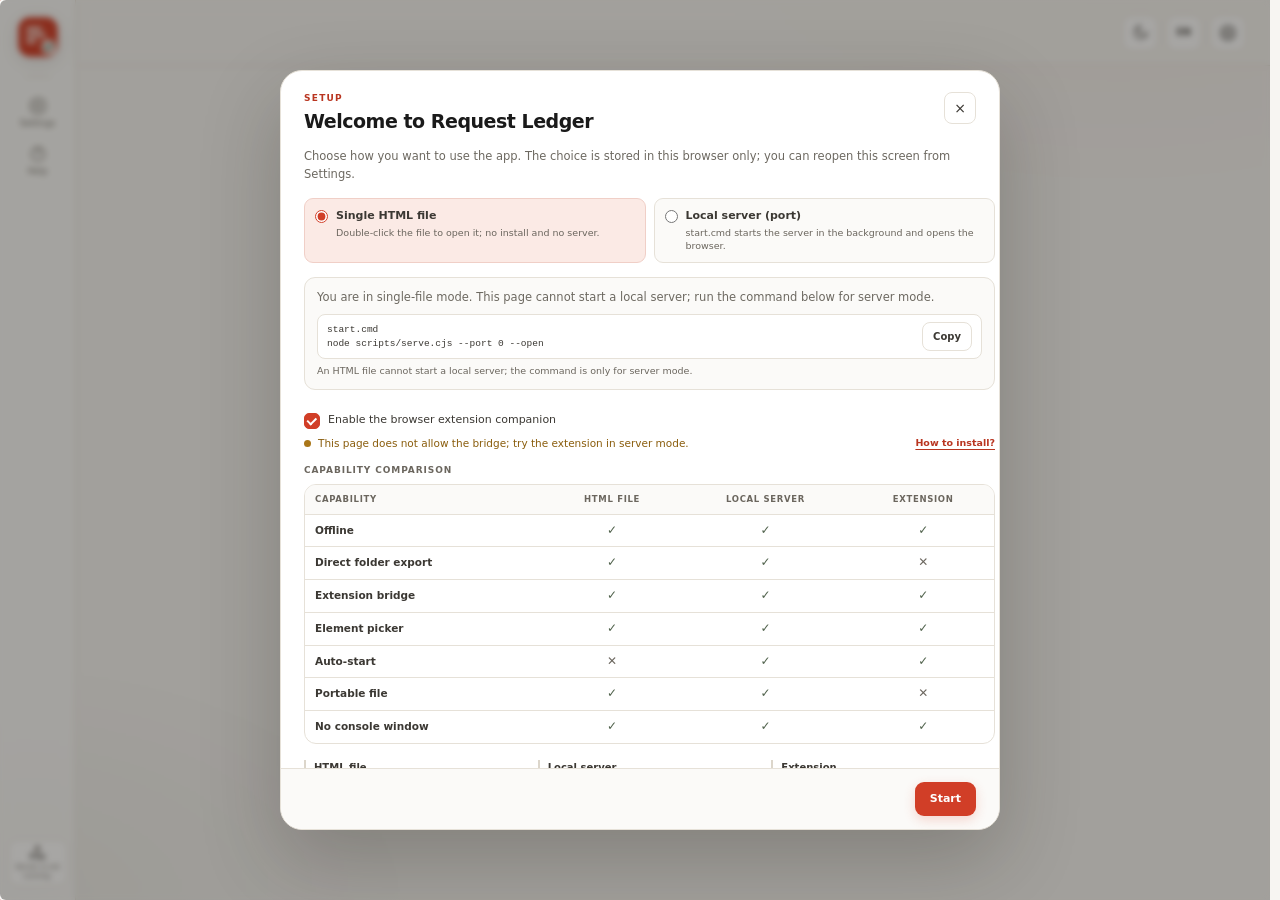
==== index.html @ cff6bfcb "feat(companion): app-only projects, full hide when closed, server folders, media sync and docs" ====
<!DOCTYPE html>
<!--
  Proje Adı
  Copyright (c) 2026 Taner Üner
  Released under the MIT License.
  https://opensource.org/licenses/MIT
-->
<html lang="en" data-theme="light">
<head>
<meta charset="utf-8">
<meta name="viewport" content="width=device-width, initial-scale=1">
<title>Request Ledger — Local-First Request &amp; Feedback Tracker</title>
<meta name="theme-color" id="themeColor" content="#f7f5f2">
<meta name="description" content="Single-file, local-first request ledger for product teams. Collect feedback and bugs, plan with AI agents and export clean, AI-ready Markdown.">
<meta name="keywords" content="request ledger, feedback management, product requests, bug tracking, markdown export, local-first, single-file, vanilla js, ai agents, developer tools">
<meta name="author" content="Taner ÜNER">
<meta name="application-name" content="Request Ledger">
<meta name="robots" content="index, follow, max-image-preview:large, max-snippet:-1, max-video-preview:-1">
<meta property="og:type" content="website">
<meta property="og:site_name" content="Request Ledger">
<meta property="og:title" content="Request Ledger — Local-First Request &amp; Feedback Tracker">
<meta property="og:description" content="Single-file, local-first request ledger for product teams. Collect feedback and bugs, plan with AI agents and export clean, AI-ready Markdown.">
<meta property="og:image" content="https://raw.githubusercontent.com/TanerUNER/request-ledger/main/og-image.png">
<meta property="og:image:type" content="image/png">
<meta property="og:image:width" content="1200">
<meta property="og:image:height" content="630">
<meta property="og:image:alt" content="Request Ledger dashboard with a request list, progress summary and export planning panel">
<meta property="og:locale" content="en_US">
<meta property="og:locale:alternate" content="tr_TR">
<meta name="twitter:card" content="summary_large_image">
<meta name="twitter:title" content="Request Ledger — Local-First Request &amp; Feedback Tracker">
<meta name="twitter:description" content="Single-file, local-first request ledger for product teams. Collect feedback and bugs, plan with AI agents and export clean, AI-ready Markdown.">
<meta name="twitter:image" content="https://raw.githubusercontent.com/TanerUNER/request-ledger/main/og-image.png">
<meta name="twitter:image:alt" content="Request Ledger dashboard with a request list, progress summary and export planning panel">
<script type="application/ld+json">
{
  "@context": "https://schema.org",
  "@type": "SoftwareApplication",
  "name": "Request Ledger",
  "alternateName": "İstek Defteri",
  "url": "https://github.com/TanerUNER/request-ledger",
  "description": "Single-file, local-first request ledger for product teams. Collect feedback and bugs, plan with AI agents and export clean, AI-ready Markdown.",
  "applicationCategory": "BusinessApplication",
  "applicationSubCategory": "Request Management",
  "operatingSystem": "Any modern web browser",
  "browserRequirements": "Requires JavaScript. Runs in Chrome, Edge, Firefox and Safari.",
  "softwareVersion": "1.9.2",
  "inLanguage": ["en", "tr"],
  "isAccessibleForFree": true,
  "license": "https://opensource.org/licenses/MIT",
  "offers": { "@type": "Offer", "price": "0", "priceCurrency": "USD" },
  "image": "https://raw.githubusercontent.com/TanerUNER/request-ledger/main/og-image.png",
  "author": { "@type": "Person", "name": "Taner ÜNER", "url": "https://github.com/TanerUNER", "email": "mail.taneruner@gmail.com" },
  "publisher": { "@type": "Organization", "name": "Request Ledger", "url": "https://github.com/TanerUNER/request-ledger", "logo": { "@type": "ImageObject", "url": "https://raw.githubusercontent.com/TanerUNER/request-ledger/main/og-image.png" } },
  "sameAs": ["https://github.com/TanerUNER/request-ledger"],
  "featureList": [
    "Six request types with dedicated fields",
    "Screenshot paste and file attachments",
    "Ready approval that locks a request",
    "Live progress and missing-field hints",
    "Planning with optional AI agents",
    "Markdown, ZIP and single-file export",
    "Records, drafts and export history",
    "ZIP and JSON backup",
    "Turkish and English interface",
    "Local-first storage with no server and no telemetry"
  ]
}
</script>
<!-- Google Search Console: paste the verification meta tag below, then remove the markers.
<meta name="google-site-verification" content="PASTE_YOUR_TOKEN_HERE">
-->
<link rel="icon" href="[data-uri]">
<script>
(function(){
  "use strict";
  var theme = "light", stored = null;
  try{ stored = localStorage.getItem("gd-theme"); }catch(err){}
  if(stored === "dark" || stored === "light"){
    theme = stored;
  } else if(window.matchMedia && window.matchMedia("(prefers-color-scheme: dark)").matches){
    theme = "dark";
  }
  document.documentElement.setAttribute("data-theme", theme);
  var meta = document.querySelector('meta[name="theme-color"]');
  if(meta) meta.setAttribute("content", theme === "dark" ? "#141312" : "#f7f5f2");
})();
</script>
<style>
  /* ============================================================
   Request Ledger · canonical design tokens

   Single source of truth for the custom properties shared by the
   single-file web app (src/web/index.template.html) and the
   extension panel (src/panel/styles/*).

   Build integration:
     scripts/build-web.cjs    injects this file where the token marker sits
     scripts/build-panel.cjs  prepends this file to panel.css

   Surface-specific values must not be added here. The panel's few
   intentional differences live in src/styles/panel-overrides.css.

   The dark block is wrapped in @media screen because the web app
   must keep light tokens when printed (the pre-unification dark
   block lived inside the same @media screen block). The panel is
   only ever rendered on screen, so the wrapper is inert there.

   Note: the light --card / --surface values are the web app's
   white; the panel overrides them to its warm paper tone.
   ============================================================ */

:root{
  color-scheme: light;
  --paper:#f7f5f2;
  --paper-2:#f2efe9;
  --card:#ffffff;
  --surface:#ffffff;
  --surface-2:#fbfaf8;
  --surface-3:#fcfbf9;
  --surface-4:#f2efe9;
  --ink:#1a1a1a;
  --ink-2:#3b3833;
  --muted:#6d6961;
  --muted-2:#6b665e;
  --line:#e6e1d8;
  --line-2:#dcd6cb;
  --accent:#d13e27;
  --accent-dark:#b93520;
  --accent-soft:#fbeae5;
  --sage:#6f816a;
  --sage-soft:#edf1e9;
  --sage-deep:#4f614b;
  --amber:#a97618;
  --amber-text:#8a5d0d;
  --amber-soft:#faf1dd;
  --blue:#386b9c;
  --blue-soft:#eaf1f8;
  --violet:#72549f;
  --violet-soft:#f1ecf8;
  --green:#3e7a55;
  --green-soft:#e9f3ec;
  --danger:#b33324;
  --agent-team:#8a5d0d;
  --agent-team-soft:#fbf1d9;
  --agent-backend:#4f7d5b;
  --agent-backend-soft:#e9f2ea;
  --agent-frontend:#1f8f8a;
  --agent-frontend-soft:#e3f5f2;
  --agent-qa:#b23f73;
  --agent-qa-soft:#fbe8f0;
  --agent-security:#b33324;
  --agent-security-soft:#fbe9e6;
  --agent-explorer:#2f6f9a;
  --agent-explorer-soft:#e7f1f8;
  --agent-general:#72549f;
  --agent-general-soft:#f1ecf8;
  --shadow:0 1px 2px rgba(26,26,26,.035),0 10px 30px rgba(32,28,20,.045);
  --shadow-lg:0 18px 50px rgba(32,28,20,.14);
  --radius:16px;
  --mono:"Cascadia Mono","SFMono-Regular",Consolas,"Liberation Mono",monospace;
}

@media screen{
  html[data-theme="dark"]{
    --paper:#141312;
    --paper-2:#171513;
    --card:#1b1917;
    --surface:#1b1917;
    --surface-2:#191715;
    --surface-3:#1d1b18;
    --surface-4:#201e1b;
    --ink:#ede8df;
    --ink-2:#d6cfc4;
    --muted:#b8b0a4;
    --muted-2:#9a9287;
    --line:#35312c;
    --line-2:#454039;
    --accent:#ff5f43;
    --accent-dark:#ff8a72;
    --accent-soft:rgba(255,95,67,.14);
    --sage:#5f7d68;
    --sage-soft:rgba(95,125,104,.18);
    --sage-deep:#9dbfa8;
    --amber:#e0ae5b;
    --amber-text:#e0ae5b;
    --amber-soft:rgba(224,174,91,.14);
    --blue:#86b7e8;
    --blue-soft:rgba(134,183,232,.14);
    --violet:#c0a6ea;
    --violet-soft:rgba(192,166,234,.14);
    --green:#82c49b;
    --green-soft:rgba(130,196,155,.14);
    --danger:#ff8b7a;
    --agent-team:#e0ae5b;
    --agent-team-soft:rgba(224,174,91,.16);
    --agent-backend:#8fbfa6;
    --agent-backend-soft:rgba(143,191,166,.15);
    --agent-frontend:#5fc7c0;
    --agent-frontend-soft:rgba(95,199,192,.15);
    --agent-qa:#e78bb5;
    --agent-qa-soft:rgba(231,139,181,.15);
    --agent-security:#ff8b7a;
    --agent-security-soft:rgba(255,139,122,.15);
    --agent-explorer:#86b7e8;
    --agent-explorer-soft:rgba(134,183,232,.15);
    --agent-general:#c0a6ea;
    --agent-general-soft:rgba(192,166,234,.15);
    --shadow:0 1px 2px rgba(0,0,0,.32),0 12px 32px rgba(0,0,0,.26);
    --shadow-lg:0 18px 50px rgba(0,0,0,.5);
  }
}

  *{box-sizing:border-box}
  html{scroll-behavior:smooth;scrollbar-gutter:stable;overflow-y:scroll}
  *{scrollbar-width:thin;scrollbar-color:var(--line-2) transparent}
  ::-webkit-scrollbar{width:10px;height:10px}
  ::-webkit-scrollbar-track{background:transparent}
  ::-webkit-scrollbar-thumb{background:var(--line-2);border:2px solid transparent;background-clip:content-box;border-radius:99px}
  ::-webkit-scrollbar-thumb:hover{background:var(--muted-2);border:2px solid transparent;background-clip:content-box}
  [hidden]{display:none !important}
  body{
    margin:0;color:var(--ink);background:
      radial-gradient(900px 500px at 88% -12%, rgba(222,68,44,.05), transparent 60%),
      radial-gradient(700px 400px at 0% 100%, rgba(111,129,106,.07), transparent 60%),
      var(--paper);
    font:14px/1.5 -apple-system,BlinkMacSystemFont,"Segoe UI",system-ui,sans-serif;
    -webkit-font-smoothing:antialiased;min-width:320px;
  }
  h1,h2,h3,h4,p{margin:0}
  ul{margin:0;padding:0;list-style:none}
  button{font:inherit;color:inherit;background:none;border:0;padding:0;cursor:pointer}
  input,textarea,select{font:inherit;color:inherit}
  a{color:inherit}
  :focus-visible{outline:2px solid var(--accent);outline-offset:2px;border-radius:6px}
  .skip{position:absolute;left:-9999px;top:8px;z-index:300;background:var(--ink);color:var(--card);padding:10px 14px;border-radius:8px;font-weight:600}
  .skip:focus{left:12px}
  .mono{font-family:var(--mono);font-variant-numeric:tabular-nums}
  .muted{color:var(--muted-2);font-weight:400}
  .sr{position:absolute;left:-9999px;width:1px;height:1px;overflow:hidden}
  .app{display:flex;min-height:100vh}

  /* ---------- Rail ---------- */
  .rail{
    width:76px;flex:0 0 76px;position:sticky;top:0;height:100vh;z-index:50;
    display:flex;flex-direction:column;align-items:center;gap:5px;padding:16px 8px 14px;
    background:rgba(255,255,255,.55);border-right:1px solid var(--line);
    backdrop-filter:blur(8px);
  }
  .rail__brand{width:42px;height:42px;border-radius:13px;background:transparent;display:grid;place-items:center;margin-bottom:10px;flex:0 0 42px;text-decoration:none}
  .rail__brand svg{display:block;width:42px;height:42px;filter:drop-shadow(0 4px 10px rgba(32,28,20,.14))}
  .rail__sep{width:26px;height:1px;background:var(--line);margin:4px 0 6px}
  .rail__nav{display:flex;flex-direction:column;align-items:center;gap:3px;width:100%}
  .rail__link{width:60px;padding:8px 0 6px;border-radius:11px;display:flex;flex-direction:column;align-items:center;gap:4px;color:var(--muted);font-size:8.5px;letter-spacing:.01em;line-height:1.1;transition:background .15s,color .15s;position:relative}
  .rail__link svg{opacity:.8}
  .rail__link:hover{background:rgba(26,26,26,.045);color:var(--ink)}
  .rail__link[aria-current="page"]{background:var(--accent-soft);color:var(--accent-dark);font-weight:600}
  .rail__link[aria-current="page"] svg{opacity:1}
  .rail__link[aria-current="page"]::before{content:"";position:absolute;left:-8px;top:14px;bottom:14px;width:3px;border-radius:0 3px 3px 0;background:var(--accent)}
  .rail__spacer{flex:1}
  .rail__note{display:flex;align-items:center;gap:5px;font-size:8px;color:var(--muted-2);letter-spacing:.04em;text-transform:uppercase;padding:7px 0 2px;writing-mode:vertical-rl;transform:rotate(180deg)}
  .rail__dot{width:5px;height:5px;border-radius:50%;background:var(--sage);box-shadow:0 0 0 3px rgba(111,129,106,.12)}
  .rail__mode{width:60px;margin-top:4px;padding:6px 4px 5px;border:1px solid var(--line);border-radius:10px;background:var(--card);display:flex;flex-direction:column;align-items:center;gap:2px;text-align:center;color:var(--muted)}
  .rail__mode-dot{width:5px;height:5px;border-radius:50%;background:var(--muted-2);flex:0 0 5px}
  .rail__mode-dot.is-on{background:var(--sage);box-shadow:0 0 0 3px rgba(111,129,106,.12)}
  .rail__mode-text{font-size:7.5px;line-height:1.15;font-weight:650;letter-spacing:.01em;color:var(--ink-2);overflow-wrap:anywhere;max-width:100%}
  .rail__mode-sub{font-size:7px;line-height:1.2;color:var(--muted-2);overflow-wrap:anywhere;max-width:100%}
  .rail__stop{width:100%;height:20px;margin-top:3px;border:1px solid var(--line-2);border-radius:6px;background:var(--surface-2);color:var(--danger);font-size:7.5px;font-weight:650;line-height:1;transition:background .14s,border-color .14s,color .14s}
  .rail__stop:hover{background:#fdf1ef;border-color:#eccac3;color:var(--danger)}
  html[data-theme="dark"] .rail__mode{background:var(--card)}
  html[data-theme="dark"] .rail__stop:hover{background:#33211d;border-color:#5a3a34}

  /* ---------- History / İstek Listesi ---------- */
  .history{width:252px;flex:0 0 252px;position:sticky;top:0;height:100vh;z-index:45;display:flex;flex-direction:column;gap:9px;background:var(--paper-2);border-right:1px solid var(--line);padding:18px 12px 14px}
  .history__head{display:flex;align-items:center;gap:7px;padding:0 5px}
  .history__head h2{font-size:14px;letter-spacing:-.015em;margin-top:1px}
  .history__count{font-family:var(--mono);font-size:9px;color:var(--muted);background:var(--card);border:1px solid var(--line);border-radius:99px;padding:1px 6px;margin-left:auto}
  .iconbtn.history__close{display:none;width:28px;height:28px;border-radius:8px;font-size:16px;color:var(--muted)}
  .history__hint{font-size:9.5px;color:var(--muted-2);line-height:1.45;padding:0 5px;min-height:27px}
  .history__tabs{display:flex;gap:3px;padding:3px;background:var(--paper);border:1px solid var(--line);border-radius:9px;margin:0 3px}
  .history__tab{flex:1;min-width:0;height:27px;padding:0 3px;border-radius:6px;font-size:8.5px;color:var(--muted);white-space:nowrap;overflow:hidden;text-overflow:ellipsis}
  .history__tab:hover{color:var(--ink-2);background:rgba(255,255,255,.6)}
  .history__tab.is-active{background:var(--card);color:var(--accent-dark);font-weight:650;box-shadow:0 1px 2px rgba(26,26,26,.06)}

  .history__tree{flex:1;overflow:auto;padding:2px 1px 4px 0;min-height:80px}
  .hgroup{border-bottom:1px dashed var(--line);padding:4px 0 6px}
  .hgroup:last-child{border-bottom:0}
  .hgroup summary{list-style:none;cursor:pointer;display:flex;align-items:center;gap:6px;padding:6px 7px;border-radius:7px;font-size:9.5px;color:var(--muted);font-weight:600}
  .hgroup summary::-webkit-details-marker{display:none}
  .hgroup summary:hover{background:var(--card);color:var(--ink-2)}
  .hgroup__chev{width:11px;height:11px;flex:0 0 11px;color:var(--muted-2);transition:transform .16s}
  .hgroup__chev svg{display:block}
  .hgroup[open] .hgroup__chev{transform:rotate(90deg)}
  .hgroup__date{overflow:hidden;text-overflow:ellipsis;white-space:nowrap}
  .hgroup__n{margin-left:auto;font-family:var(--mono);font-size:8.5px;color:var(--muted-2);background:var(--card);border-radius:99px;padding:0 5px;line-height:15px}
  .hgroup__items{display:flex;flex-direction:column;gap:1px;padding-left:2px}
  .hitem{display:flex;align-items:flex-start;gap:7px;width:100%;text-align:left;padding:6px 7px 6px 18px;border-radius:7px;position:relative;color:var(--muted)}
  .hitem::before{content:"";position:absolute;left:8px;top:14px;width:4px;height:4px;border-radius:50%;background:var(--line-2)}
  .hitem:hover{background:var(--card);color:var(--ink-2)}
  .hitem__time{font-family:var(--mono);font-size:8px;color:var(--muted-2);flex:0 0 31px;padding-top:1px}
  .hitem__body{min-width:0;flex:1;display:flex;flex-direction:column;gap:1px}
  .hitem__title{font-size:10px;font-weight:600;color:var(--ink-2);overflow:hidden;text-overflow:ellipsis;white-space:nowrap}
  .hitem__meta{font-size:8px;color:var(--muted-2);font-family:var(--mono);white-space:nowrap}
  .hitem__status{width:6px;height:6px;border-radius:50%;flex:0 0 6px;margin-top:5px;background:var(--muted-2)}
  .hitem__status.is-green{background:var(--green)}
  .hitem__status.is-yellow{background:var(--amber)}
  .hitem__status.is-red{background:var(--danger)}
  .hitem__status.is-draft{background:var(--muted-2)}
  .history__empty{padding:24px 10px;text-align:center;font-size:9.5px;color:var(--muted-2);line-height:1.5}
  .history__empty svg{display:block;margin:0 auto 7px;opacity:.6}
  .history__foot{padding:6px 5px 0;border-top:1px solid var(--line)}
  .history__clear{font-size:9px;color:var(--muted-2);text-decoration:underline;text-underline-offset:3px;display:inline-block;padding:6px 4px}
  .history__clear:hover{color:var(--danger)}
  .history-scrim{display:none}
  .iconbtn.historybtn{display:none}
  .iconbtn.archive__collapse{display:none;width:28px;height:28px;border-radius:8px;color:var(--muted)}
  .archive__projects{display:flex;flex-direction:column;gap:5px;min-height:0}
  .archive__sectionhead{display:flex;align-items:center;gap:6px;padding:0 5px}
  .archive__label{font-size:9px;letter-spacing:.1em;text-transform:uppercase;color:var(--muted-2);font-weight:600}
  .archive__n{margin-left:auto;font-family:var(--mono);font-size:8.5px;color:var(--muted-2);background:var(--card);border-radius:99px;padding:0 5px;line-height:15px}
  .archive__search{position:relative;padding:0 3px}
  .archive__searchinput{height:28px;padding:0 24px 0 9px;font-size:10px;border-radius:7px}
  .archive__searchinput::-webkit-search-cancel-button{display:none}
  .archive__searchclear{position:absolute;right:9px;top:50%;transform:translateY(-50%);width:16px;height:16px;display:grid;place-items:center;border-radius:50%;font-size:12px;line-height:1;color:var(--muted-2)}
  .archive__searchclear:hover{background:var(--line);color:var(--ink-2)}
  .archive__projecttree{max-height:31vh;overflow:auto;padding:0 1px 2px 0}
  .archive__projecttree .hgroup{padding-top:0}
  .archive__projecttree .hgroup summary{padding-top:4px;padding-bottom:4px}
  .archive__projecttree .hitem{padding-top:5px;padding-bottom:5px}
  .archive__projecttree .hitem.is-selected{background:var(--accent-soft);color:var(--accent-dark)}
  .archive__projecttree .hitem.is-selected::before{background:var(--accent)}
  .archive__detail{display:flex;flex-direction:column;gap:2px;padding:7px 9px;border:1px solid var(--line);border-radius:8px;background:var(--card)}
  .archive__detail[hidden]{display:none}
  .archive__detail-head{display:flex;align-items:center;gap:6px;min-width:0}
  .archive__detail-head b{font-size:10px;color:var(--ink-2);overflow:hidden;text-overflow:ellipsis;white-space:nowrap}
  .archive__detail-open{margin-left:auto;font-size:8.5px;color:var(--muted-2);text-decoration:underline;text-underline-offset:3px;white-space:nowrap}
  .archive__detail-open:hover{color:var(--accent-dark)}
  .archive__detail-meta{font-size:8.5px;color:var(--muted-2);font-family:var(--mono);white-space:nowrap;overflow:hidden;text-overflow:ellipsis}

  /* ---------- Shell / topbar ---------- */
  .shell{flex:1;min-width:0;display:flex;flex-direction:column}
  .topbar{
    position:sticky;top:0;z-index:40;min-height:66px;flex:0 0 66px;display:flex;align-items:center;
    padding:0;background:rgba(247,245,242,.88);backdrop-filter:blur(10px);border-bottom:1px solid var(--line);
  }
  .topbar__inner{width:100%;max-width:1320px;margin:0 auto;padding:0 24px;display:flex;align-items:center;gap:8px;min-width:0}
  .topbar__brand{display:none;width:34px;height:34px;border-radius:10px;background:transparent;place-items:center;text-decoration:none;flex:0 0 34px}
  .topbar__brand svg{display:block;width:34px;height:34px;filter:drop-shadow(0 3px 8px rgba(32,28,20,.14))}
  .crumbs{display:flex;align-items:center;gap:7px;font-size:11px;color:var(--muted-2);white-space:nowrap}
  .crumbs b{color:var(--ink);font-weight:600}
  .topbar__controls{display:flex;align-items:center;gap:7px;min-width:0;flex:0 1 auto}
  .rootbtn{display:flex;align-items:center;gap:6px;height:32px;padding:0 10px;border:1px solid var(--line);border-radius:9px;background:var(--card);color:var(--ink-2);font-size:11px;max-width:190px;transition:border-color .15s,box-shadow .15s,background .15s,color .15s}
  .rootbtn:hover{border-color:var(--line-2);box-shadow:0 2px 8px rgba(26,26,26,.04)}
  .rootbtn svg{opacity:.55;flex:0 0 14px}
  .rootbtn__text{overflow:hidden;text-overflow:ellipsis;white-space:nowrap;font-weight:600}
  .rootbtn.is-set{background:var(--sage-soft);border-color:#cfdcc9;color:var(--sage-deep)}
  .rootbtn.is-set svg{opacity:.9}
  .projectbtn{display:flex;align-items:center;gap:6px;height:32px;padding:0 10px;border:1px solid var(--line);border-radius:9px;background:var(--card);color:var(--ink-2);font-size:11px;max-width:250px;transition:border-color .15s,box-shadow .15s}
  .projectbtn:hover{border-color:var(--line-2);box-shadow:0 2px 8px rgba(26,26,26,.04)}
  .projectbtn__dot{width:6px;height:6px;border-radius:50%;background:var(--sage);flex:0 0 6px}
  .projectbtn.is-missing .projectbtn__dot,.pathfield.is-missing .pathfield__dot{background:var(--danger)}
  .projectbtn span:nth-child(2){overflow:hidden;text-overflow:ellipsis;white-space:nowrap;font-weight:600}
  .projectbtn svg{opacity:.55;flex:0 0 12px}
  .projectgroup{display:flex;align-items:center;min-width:0;max-width:282px;flex:0 0 auto}
  .projectgroup .projectbtn{max-width:250px;border-radius:9px 0 0 9px;border-right-color:transparent}
  .targetbtn{width:32px;height:32px;flex:0 0 32px;border:1px solid var(--line);border-radius:0 9px 9px 0;background:var(--card);display:grid;place-items:center;color:var(--muted);position:relative;transition:background .15s,border-color .15s,color .15s}
  .targetbtn:hover{border-color:var(--line-2);background:var(--paper-2);color:var(--ink)}
  .targetbtn.is-set{background:var(--sage-soft);border-color:#cfdcc9;color:var(--sage-deep)}
  .targetbtn svg{opacity:.85}
  .savegroup{display:flex;align-items:center;flex:0 0 auto;min-width:0}
  .savestatus{display:inline-flex;align-items:center;height:32px;padding:0 10px;border:1px solid var(--line);border-right-color:transparent;border-radius:9px 0 0 9px;background:var(--card);font-size:11px;font-weight:500;color:var(--muted);white-space:nowrap;font-variant-numeric:tabular-nums;transition:color .14s}
  .savestatus.is-saving{color:var(--amber)}
  .savestatus.is-error{color:var(--danger)}
  .savebtn{height:32px;flex:0 0 auto;padding:0 11px;border:1px solid var(--line);border-radius:0 9px 9px 0;background:var(--accent-soft);display:inline-flex;align-items:center;justify-content:center;color:var(--accent-dark);font-size:11px;font-weight:600;letter-spacing:.01em;white-space:nowrap;transition:background .15s,border-color .15s,color .15s}
  .savebtn:hover{border-color:var(--accent);background:var(--accent);color:#fff}
  .topright{margin-left:auto;display:flex;align-items:center;gap:8px;position:relative}
  .langbtn{width:40px;font-size:9px;font-weight:700;letter-spacing:.04em;color:var(--accent-dark)}
  .btn{height:34px;padding:0 14px;border-radius:9px;font-size:11px;font-weight:600;border:1px solid transparent;display:inline-flex;align-items:center;justify-content:center;gap:7px;transition:background .14s,border-color .14s,color .14s,box-shadow .14s;white-space:nowrap}
  .btn svg{flex:0 0 auto}
  .btn--ghost{border-color:var(--line);color:var(--ink-2);background:var(--card)}
  .btn--ghost:hover{background:var(--paper-2)}
  .btn--primary{background:var(--accent);color:#fff;box-shadow:0 4px 12px rgba(222,68,44,.2)}
  .btn--primary:hover{background:var(--accent-dark)}
  .btn--warn{background:var(--amber-soft);border-color:#efdcb8;color:#7d5712}
  .btn--warn:hover{background:#f6e6c3}
  .btn--danger{background:var(--card);border-color:#eccac3;color:var(--danger)}
  .btn--danger:hover{background:#fdf1ef}
  .btn--small{height:29px;padding:0 10px;font-size:10px;border-radius:8px}
  .iconbtn{width:36px;height:36px;border:1px solid var(--line);border-radius:10px;background:var(--card);display:grid;place-items:center;color:var(--ink-2);position:relative;transition:border-color .15s,box-shadow .15s,background .15s}
  .iconbtn:hover{border-color:var(--line-2);box-shadow:0 2px 8px rgba(26,26,26,.05)}
  .iconbtn--soft{width:32px;height:32px;border-radius:8px;color:var(--muted)}
  .iconbtn--tiny{width:26px;height:26px;border-radius:8px;font-size:15px;line-height:1;color:var(--muted);background:var(--card)}
  .iconbtn--tiny:hover{background:var(--paper-2);color:var(--ink)}
  .themebtn .ico--sun{display:none}
  html[data-theme="dark"] .themebtn .ico--moon{display:none}
  html[data-theme="dark"] .themebtn .ico--sun{display:block}
  button:disabled,[aria-disabled="true"]{opacity:.45;cursor:not-allowed}
  button:disabled:hover{box-shadow:none}

  /* ---------- Main ---------- */
  main{padding:24px;display:flex;flex-direction:column;gap:16px;max-width:1320px;width:100%;margin:0 auto}
  .eyebrow{font-size:9px;letter-spacing:.14em;text-transform:uppercase;color:var(--muted-2);font-weight:600}
  .welcome{display:flex;align-items:flex-end;gap:20px;flex-wrap:wrap}
  .welcome__main{min-width:0;flex:1}
  .welcome h1{font-size:clamp(25px,2.2vw,33px);line-height:1.1;letter-spacing:-.025em;font-weight:650;margin-top:2px}
  .welcome p{font-size:12px;color:var(--muted);margin-top:7px;max-width:760px}
  .welcome p b{color:var(--ink-2);font-weight:600}
  .welcome__right{display:flex;align-items:center;gap:8px;flex-wrap:wrap}
  .welcome__right .btn{height:34px;line-height:1}
  .datechip{display:inline-flex;align-items:center;height:32px;padding:0 10px;border:1px solid var(--line);border-radius:9px;background:var(--card);font-size:10px;color:var(--muted);white-space:nowrap}
  .datechip b{color:var(--ink-2);font-weight:600}
  /* live bridge: a quiet "extension connected" chip in the top bar */
  .bridgechip{display:inline-flex;align-items:center;gap:6px;height:32px;padding:0 10px;border:1px solid var(--line);border-radius:9px;background:var(--card);font-size:10px;color:var(--sage-deep);white-space:nowrap}
  .bridgechip__dot{width:6px;height:6px;flex:0 0 6px;border-radius:50%;background:var(--green);box-shadow:0 0 0 3px rgba(111,129,106,.12)}
  .bridgechip.is-off{color:var(--muted-2)}
  .bridgechip.is-off .bridgechip__dot{background:var(--muted-2);box-shadow:none}
  @media (max-width:640px){
    .bridgechip{padding:0 8px}
    .bridgechip__label{display:none}
  }

  /* ---------- Progress ---------- */
  .progresscard{background:var(--card);border:1px solid var(--line);border-radius:var(--radius);box-shadow:var(--shadow);padding:15px 17px;display:grid;grid-template-columns:minmax(210px,1fr) auto auto;gap:20px;align-items:center}
  .progresscard__main{min-width:0}
  .progresscard__top{display:flex;align-items:baseline;justify-content:space-between;gap:10px}
  .progresscard__top strong{font-size:12px;font-weight:650}
  .progresscard__top span{font-family:var(--mono);font-size:11px;color:var(--muted)}
  .progressbar{height:8px;background:var(--paper-2);border-radius:99px;margin-top:8px;overflow:hidden}
  .progressbar i{display:block;height:100%;width:0;border-radius:99px;background:var(--accent);transition:width .25s ease,background .2s}
  .progresscard__hint{font-size:9.5px;color:var(--muted-2);margin-top:7px;line-height:1.4}
  .progresscard__stats{display:flex;align-items:stretch;gap:0}
  .pstat{min-width:58px;padding:0 13px;border-left:1px solid var(--line);display:flex;flex-direction:column;gap:1px}
  .pstat:first-child{border-left:0;padding-left:0}
  .pstat:last-child{padding-right:0}
  .pstat span{font-size:8.5px;letter-spacing:.06em;text-transform:uppercase;color:var(--muted-2);font-weight:600;white-space:nowrap}
  .pstat b{font-family:var(--mono);font-size:20px;line-height:1.1;letter-spacing:-.04em;font-weight:600;color:var(--ink)}
  .pstat--ready{color:var(--sage-deep) !important}
  .pstat--missing{color:var(--amber) !important}

  /* ---------- Toolbar ---------- */
  .toolbar{display:flex;align-items:center;gap:9px;flex-wrap:wrap}
  .searchbox{flex:1 1 250px;max-width:390px;min-width:180px;height:37px;display:flex;align-items:center;gap:8px;padding:0 10px;border:1px solid var(--line);border-radius:10px;background:var(--card);color:var(--muted-2);transition:border-color .15s,box-shadow .15s}
  .searchbox:focus-within{border-color:var(--accent);box-shadow:0 0 0 3px rgba(222,68,44,.09)}
  .searchbox svg{flex:0 0 14px;opacity:.7}
  .searchbox input{flex:1;min-width:0;border:0;outline:0;background:none;font-size:11.5px;color:var(--ink)}
  .searchbox input::placeholder{color:var(--muted-2)}
  .searchbox__clear{width:20px;height:20px;border-radius:5px;display:grid;place-items:center;color:var(--muted-2);font-size:14px;line-height:1}
  .searchbox__clear:hover{background:var(--paper-2);color:var(--ink)}
  .typefilters{display:flex;align-items:center;gap:5px;flex-wrap:wrap;min-width:0}
  .chip{height:30px;padding:0 9px;border:1px solid var(--line);border-radius:99px;background:var(--card);color:var(--muted);font-size:10px;display:inline-flex;align-items:center;gap:5px;white-space:nowrap;transition:background .14s,border-color .14s,color .14s}
  .chip:hover{border-color:var(--line-2);color:var(--ink-2)}
  .chip.is-active{background:var(--accent-soft);border-color:#f0cfc7;color:var(--accent-dark);font-weight:600}
  .chip__n{font-family:var(--mono);font-size:9px;color:var(--muted-2);background:rgba(26,26,26,.045);border-radius:99px;padding:0 5px;line-height:16px}
  .chip.is-active .chip__n{background:rgba(222,68,44,.11);color:var(--accent-dark)}
  .toolbar__right{margin-left:auto;display:flex;align-items:center;gap:5px}
  .cselect{position:relative;width:100%;min-width:0}
  .cselect__trigger{width:100%;height:36px;padding:0 10px;border:1px solid var(--line-2);border-radius:9px;background:var(--card);color:var(--ink);font-size:11.5px;display:flex;align-items:center;justify-content:space-between;gap:8px;text-align:left;transition:border-color .14s,box-shadow .14s}
  .cselect__trigger:hover{border-color:var(--muted-2)}
  .cselect.is-open .cselect__trigger{border-color:var(--accent);box-shadow:0 0 0 3px rgba(222,68,44,.09)}
  .cselect__label{overflow:hidden;text-overflow:ellipsis;white-space:nowrap}
  .cselect__chev{flex:0 0 13px;color:var(--muted);transition:transform .15s}
  .cselect.is-open .cselect__chev{transform:rotate(180deg)}
  .cselect__menu{position:absolute;left:0;right:0;top:calc(100% + 5px);z-index:60;background:var(--card);border:1px solid var(--line);border-radius:10px;box-shadow:var(--shadow-lg);padding:5px;max-height:250px;overflow:auto;display:none}
  .cselect.is-open .cselect__menu{display:block}
  .cselect.is-up .cselect__menu{top:auto;bottom:calc(100% + 5px)}
  .cselect__option{width:100%;display:flex;align-items:center;gap:8px;padding:8px 9px;border-radius:7px;font-size:11px;text-align:left;color:var(--ink-2);background:none}
  .cselect__option:hover{background:var(--paper-2);color:var(--ink)}
  .cselect__option:focus-visible{outline:2px solid var(--accent);outline-offset:-2px}
  .cselect__option[aria-selected="true"]{background:var(--accent-soft);color:var(--accent-dark);font-weight:600}
  .cselect__check{margin-left:auto;opacity:0;flex:0 0 12px;color:var(--accent-dark)}
  .cselect__option[aria-selected="true"] .cselect__check{opacity:1}
  .cselect--small .cselect__trigger{height:32px;font-size:10.5px}
  .toolbar__right .cselect{flex:0 0 auto;width:auto}
  .toolbar__right .cselect__trigger{width:auto;min-width:142px}
  .toolbar__right .cselect__menu{left:0;right:auto;min-width:100%}

  /* ---------- List / request cards ---------- */
  .listwrap{display:flex;flex-direction:column;gap:9px}
  .listhead{display:flex;align-items:center;gap:8px;padding:0 2px}
  .listhead h2{font-size:12px;font-weight:650;letter-spacing:-.005em}
  .listhead__count{font-size:10px;color:var(--muted-2)}
  .listhead__clear{margin-left:auto;flex:0 0 auto}
  .reqgroups{display:flex;flex-direction:column;gap:15px}
  .typegroup{display:flex;flex-direction:column;gap:7px;min-width:0}
  .typegroup__head{display:flex;align-items:center;gap:7px;padding:0 2px}
  .typegroup__head h3{font-size:11px;font-weight:650;letter-spacing:.01em;color:var(--ink-2)}
  .typegroup__dot{width:7px;height:7px;border-radius:50%;background:var(--muted-2);flex:0 0 7px}
  .typegroup__dot.feature{background:var(--sage)}
  .typegroup__dot.update{background:var(--blue)}
  .typegroup__dot.remove{background:var(--amber)}
  .typegroup__dot.design{background:var(--blue)}
  .typegroup__dot.question{background:var(--violet)}
  .typegroup__dot.bug{background:var(--accent)}
  .typegroup__count{font-family:var(--mono);font-size:8.5px;color:var(--muted-2);background:var(--card);border:1px solid var(--line);border-radius:99px;padding:0 6px;line-height:17px}
  .typegroup .reqlist{display:flex;flex-direction:column;gap:8px}
  .req{background:var(--card);border:1px solid var(--line);border-radius:14px;box-shadow:0 1px 2px rgba(26,26,26,.025);transition:border-color .16s,box-shadow .16s;position:relative;scroll-margin-top:82px}
  .req:hover{border-color:var(--line-2);box-shadow:0 5px 16px rgba(26,26,26,.045)}
  .req--missing{border-color:#efdcb8}
  .req--ready{border-color:#d9e6dd}
  .req.is-locked [data-dropzone],.req.is-locked [data-attachbox]{pointer-events:none}
  .req.is-locked .req__body-pad input:disabled,.req.is-locked .req__body-pad textarea:disabled{background:var(--surface-2);color:var(--muted);cursor:not-allowed}
  .req.is-locked .req__body-pad .cselect__trigger:disabled{opacity:.62;cursor:not-allowed}
  .req.is-locked .req__body-pad button:disabled{opacity:.45;cursor:not-allowed}
  .req--pending{border-color:var(--line)}
  .req.is-open{border-color:var(--line-2);box-shadow:0 8px 22px rgba(26,26,26,.055)}
  .req--flash{animation:reqflash 1.8s ease}
  @keyframes reqflash{0%,100%{box-shadow:0 1px 2px rgba(26,26,26,.025)}20%,60%{box-shadow:0 0 0 4px rgba(222,68,44,.14),0 8px 22px rgba(26,26,26,.05)}}
  .req__head{display:flex;align-items:center;gap:9px;padding:10px 11px 10px 12px;position:relative}
  .tick{width:27px;height:27px;flex:0 0 27px;border-radius:50%;border:1.5px solid var(--line-2);background:var(--card);display:grid;place-items:center;transition:background .14s,border-color .14s,color .14s,transform .14s}
  .tick:hover{transform:scale(1.06)}
  .tick svg{display:block}
  .tick--missing{border-color:#e8c88f;background:var(--amber-soft);color:var(--amber)}
  .tick--pending{border-color:var(--line-2);background:var(--card);color:var(--muted-2)}
  .tick--ready{border-color:var(--sage);background:var(--sage);color:#fff}
  .req__toggle{flex:1;min-width:0;display:grid;grid-template-columns:auto auto minmax(0,1fr) auto;grid-template-areas:"id tags title chev" "id tags meta chev";align-items:center;column-gap:7px;row-gap:1px;text-align:left;padding:0;color:inherit}
  .req__id{grid-area:id;font-size:9px;color:var(--muted);letter-spacing:.01em;align-self:start;margin-top:1px;white-space:nowrap}
  .req__tags{grid-area:tags;display:flex;align-items:center;gap:4px;align-self:start;margin-top:0}
  .req__title{grid-area:title;font-size:12.5px;font-weight:600;line-height:1.3;white-space:nowrap;overflow:hidden;text-overflow:ellipsis}
  .req__title.is-placeholder{color:var(--muted-2);font-weight:500}
  .req__meta{grid-area:meta;display:flex;align-items:center;gap:5px;font-size:9.5px;color:var(--muted-2);line-height:1.3;white-space:nowrap;overflow:hidden;text-overflow:ellipsis;min-width:0}
  .req__meta span{overflow:hidden;text-overflow:ellipsis}
  .req__meta .sep{color:var(--line-2);flex:0 0 auto}
  .req__state{font-weight:600;flex:0 0 auto}
  .req__state.is-missing{color:var(--amber-text)}
  .req__state.is-pending{color:var(--blue)}
  .req__state.is-ready{color:var(--sage-deep)}
  .req__chev{grid-area:chev;color:var(--muted-2);transition:transform .18s;flex:0 0 auto}
  .req.is-open .req__chev{transform:rotate(180deg)}
  .tag{display:inline-block;border-radius:99px;padding:2px 7px;font-size:8px;font-weight:700;letter-spacing:.03em;white-space:nowrap;line-height:1.35}
  .tag--update{background:var(--blue-soft);color:var(--blue)}
  .tag--feature{background:var(--sage-soft);color:var(--sage-deep)}
  .tag--question{background:var(--violet-soft);color:var(--violet)}
  .tag--bug{background:var(--accent-soft);color:var(--accent-dark)}
  .tag--remove{background:var(--amber-soft);color:#8a5d0d}
  .tag--design{background:var(--blue-soft);color:var(--blue)}
  .prio--low{background:var(--paper-2);color:var(--muted)}
  .prio--high{background:var(--amber-soft);color:#8a5d0d}
  .prio--critical{background:var(--accent-soft);color:var(--accent-dark)}
  .reqmenu{position:relative;flex:0 0 auto}
  .reqmenu summary{list-style:none;cursor:pointer;display:grid;place-items:center}
  .reqmenu summary::-webkit-details-marker{display:none}
  .reqmenu__pop{position:absolute;right:0;top:calc(100% + 6px);z-index:35;min-width:164px;padding:5px;background:var(--card);border:1px solid var(--line);border-radius:10px;box-shadow:var(--shadow-lg);display:flex;flex-direction:column;gap:1px}
  .reqmenu__pop button{display:flex;align-items:center;gap:8px;width:100%;padding:8px 9px;border-radius:7px;font-size:11px;text-align:left;color:var(--ink-2)}
  .reqmenu__pop button:hover{background:var(--paper-2);color:var(--ink)}
  .reqmenu__pop button.is-danger{color:var(--danger)}
  .reqmenu__pop button.is-danger:hover{background:#fdf1ef}
  .reqmenu__pop .sep{height:1px;background:var(--line);margin:3px 2px}
  .req__body{display:grid;grid-template-rows:0fr;border-top:0;background:var(--surface-3);border-radius:0 0 13px 13px;transition:grid-template-rows .24s ease}
  .req.is-open .req__body{grid-template-rows:1fr;border-top:1px solid var(--line)}
  .req__body-inner{overflow:hidden;min-height:0}
  .req__body-pad{padding:14px 16px 11px}
  .req__errors{margin:0 0 11px;padding:8px 10px;border-radius:8px;background:var(--amber-soft);border:1px solid #efdcb8;color:#7d5712;font-size:10.5px;line-height:1.45}
  .formgrid{display:grid;grid-template-columns:repeat(2,minmax(0,1fr));gap:11px 13px}
  .field{min-width:0}
  .field--full{grid-column:1/-1}
  .field label{display:block;font-size:8.5px;letter-spacing:.1em;text-transform:uppercase;color:var(--muted-2);font-weight:600;margin-bottom:5px}
  .field__hint{font-size:9.5px;color:var(--muted-2);line-height:1.4;margin-top:5px}
  .field__hint.is-warn{color:var(--amber-text)}
  .pickbar{display:flex;align-items:center;gap:9px;flex-wrap:wrap}
  .pickbar .field__hint{margin-top:0}
  .picktabs{display:flex;flex-direction:column;gap:7px}
  .picktabs__status{display:flex;align-items:center;gap:9px;padding:14px 0;font-size:11.5px;color:var(--muted);line-height:1.5}
  .picktabs__dot{width:8px;height:8px;flex:0 0 8px;border-radius:50%;background:var(--accent);animation:pickpulse 1.1s ease-in-out infinite}
  @keyframes pickpulse{0%,100%{opacity:.35;transform:scale(.85)}50%{opacity:1;transform:scale(1)}}
  @media (prefers-reduced-motion: reduce){.picktabs__dot{animation:none;opacity:.7}}
  .picktabs__empty{padding:10px 11px;border:1px solid #eccac3;border-radius:10px;background:#fdf1ef;color:var(--danger);font-size:10.5px;line-height:1.5}
  .picktabs__empty a{color:inherit;text-decoration:underline;text-underline-offset:2px}
  .reqmark{color:var(--accent);font-weight:700}
  .input,.textarea,.select{width:100%;border:1px solid var(--line-2);border-radius:9px;background:var(--surface);font-size:11.5px;color:var(--ink);transition:border-color .14s,box-shadow .14s}
  .input,.select{height:36px;padding:0 10px}
  .textarea{min-height:78px;padding:8px 10px;line-height:1.5;resize:vertical}
  .input::placeholder,.textarea::placeholder{color:var(--muted-2)}
  .input:focus,.textarea:focus,.select:focus{border-color:var(--accent);outline:0;box-shadow:0 0 0 3px rgba(222,68,44,.09)}
  .input.is-invalid,.textarea.is-invalid{border-color:#d88a78;background:#fff8f6}
  .dropzone{border:1.5px dashed var(--line-2);border-radius:10px;background:var(--surface-2);padding:9px;transition:border-color .15s,background .15s;position:relative}
  .dropzone.is-drag{border-color:var(--accent);background:var(--accent-soft)}
  .dropzone.is-processing{opacity:.65;pointer-events:none}
  .dz-empty{min-height:94px;display:flex;flex-direction:column;align-items:center;justify-content:center;gap:4px;text-align:center;padding:9px;color:var(--muted-2)}
  .dz-empty svg{color:var(--muted-2);opacity:.8;margin-bottom:2px}
  .dz-empty b{font-size:11px;color:var(--ink-2);font-weight:600}
  .dz-empty span{font-size:9.5px;line-height:1.4}
  .dz-empty .btn{margin-top:4px}
  .thumbs{display:flex;flex-wrap:wrap;gap:8px;align-items:stretch}
  .thumb{width:116px;height:76px;border-radius:8px;overflow:hidden;position:relative;background:var(--paper-2);border:1px solid var(--line);flex:0 0 auto}
  .thumb__open{display:block;width:100%;height:100%;padding:0;overflow:hidden}
  .thumb__open img{width:100%;height:100%;object-fit:cover;display:block;transition:transform .2s}
  .thumb__open:hover img{transform:scale(1.04)}
  .thumb__del{position:absolute;top:3px;right:3px;width:24px;height:24px;border-radius:50%;display:grid;place-items:center;background:rgba(26,22,16,.68);color:#fff;font-size:13px;line-height:1;backdrop-filter:blur(2px)}
  .thumb__del:hover{background:var(--danger)}
  .thumb.is-missing{display:grid;place-items:center;padding:6px;text-align:center;font-size:8.5px;color:var(--muted-2)}
  .dz-add{width:116px;height:76px;flex:0 0 auto;border:1.5px dashed var(--line-2);border-radius:8px;display:flex;flex-direction:column;align-items:center;justify-content:center;gap:4px;color:var(--muted);font-size:9px;background:transparent}
  .dz-add:hover{border-color:var(--accent);color:var(--accent-dark);background:var(--accent-soft)}
  .dz-hint{display:flex;align-items:center;gap:6px;font-size:9px;color:var(--muted-2);margin-top:7px}
  .dz-hint svg{flex:0 0 12px;opacity:.7}
  .attachbox{border:1.5px dashed var(--line-2);border-radius:10px;background:var(--surface-2);padding:8px}
  .attach-empty{min-height:64px;display:flex;flex-direction:column;align-items:center;justify-content:center;gap:4px;text-align:center;color:var(--muted-2)}
  .attach-empty svg{opacity:.8}
  .attach-empty b{font-size:11px;color:var(--ink-2)}
  .attach-empty span{font-size:9.5px;line-height:1.4}
  .attach-empty .btn{margin-top:4px}
  .attachlist{display:flex;flex-direction:column;gap:6px}
  .attachitem{display:flex;align-items:center;gap:8px;padding:7px 8px;border:1px solid var(--line);border-radius:8px;background:var(--card);min-width:0}
  .attachitem__icon{width:28px;height:28px;border-radius:7px;display:grid;place-items:center;background:var(--paper-2);color:var(--muted);flex:0 0 28px}
  .attachitem__body{min-width:0;flex:1;display:flex;flex-direction:column;gap:1px}
  .attachitem__body b{font-size:10.5px;color:var(--ink-2);font-weight:600;overflow:hidden;text-overflow:ellipsis;white-space:nowrap}
  .attachitem__body small{font-size:9px;color:var(--muted-2);font-family:var(--mono)}
  .attachitem__del{width:26px;height:26px;flex:0 0 26px;border-radius:7px;display:grid;place-items:center;color:var(--muted);font-size:14px;line-height:1}
  .attachitem__del:hover{background:#fdf1ef;color:var(--danger)}
  .attach-add{display:inline-flex;align-items:center;justify-content:center;gap:5px;height:32px;padding:0 10px;border:1.5px dashed var(--line-2);border-radius:8px;color:var(--muted);font-size:9.5px;background:transparent;align-self:flex-start}
  .attach-add:hover{border-color:var(--accent);color:var(--accent-dark);background:var(--accent-soft)}
  .req__foot{display:flex;align-items:center;gap:10px;padding-top:10px;margin-top:12px;border-top:1px dashed var(--line);font-size:9px;color:var(--muted-2)}
  .req__foot .link{margin-left:auto;color:var(--accent-dark);font-weight:600;text-decoration:underline;text-underline-offset:3px}

  /* ---------- Empty ---------- */
  .empty{background:var(--card);border:1px solid var(--line);border-radius:var(--radius);box-shadow:var(--shadow);padding:46px 22px;text-align:center;display:flex;flex-direction:column;align-items:center;gap:8px}
  .empty__icon{width:54px;height:54px;border-radius:16px;display:grid;place-items:center;background:var(--accent-soft);color:var(--accent-dark);margin-bottom:4px}
  .empty h2{font-size:16px;letter-spacing:-.02em}
  .empty p{font-size:11px;color:var(--muted);max-width:430px;line-height:1.55}
  .empty__actions{display:flex;gap:7px;flex-wrap:wrap;justify-content:center;margin-top:4px}
  .empty--small{padding:28px 18px}
  .empty--small h2{font-size:13px}

  /* ---------- Project gate ---------- */
  main.is-project-gate > section:not(.projectgate),
  main.is-project-gate > footer{display:none}
  .projectgate{width:min(560px,100%);margin:6vh auto 0}
  .projectgate .empty{padding:36px 26px}
  .projectgate__field{width:min(380px,100%);text-align:left;margin-top:2px}
  .projectgate__list{width:100%;max-height:46vh;overflow:auto;text-align:left;padding-right:2px}
  .projectgate__list .backupopt{align-items:center}
  @media (max-width:640px){
    .projectgate{margin-top:2vh}
  }

  /* ---------- Onboarding ---------- */
  #onboardingModal .modal__card{width:min(720px,100%);height:min(760px,calc(100vh - 40px));display:flex;flex-direction:column;overflow:hidden}
  #onboardingModal .modal__head,#onboardingModal .modal__foot{flex:0 0 auto}
  #onboardingModal .modal__body{display:flex;flex-direction:column;gap:14px;flex:1 1 auto;min-height:0;overflow-y:auto;padding-top:2px;padding-right:4px}
  #onboardingModal .modal__body > *{flex:0 0 auto}
  .onboardlead{font-size:11.5px;color:var(--muted);line-height:1.55}
  .onboardchoices{display:grid;grid-template-columns:repeat(2,minmax(0,1fr));gap:8px}
  .onboardchoice{background:var(--surface-2)}
  .onboardchoice b{font-size:11.5px}
  .onboardpanel{padding:11px 12px;border:1px solid var(--line);border-radius:11px;background:var(--surface-2)}
  .onboardcmd{display:flex;align-items:center;gap:6px;margin-top:8px;padding:7px 9px;border:1px solid var(--line);border-radius:8px;background:var(--card)}
  .onboardcmd code{flex:1;min-width:0;font-family:var(--mono);font-size:9.5px;color:var(--ink-2);white-space:pre-wrap;word-break:break-word}
  .onboardstatus{display:flex;align-items:center;gap:7px;font-size:10.5px;color:var(--muted);flex-wrap:wrap;margin-top:7px;line-height:1.4}
  .onboardstatus__dot{width:7px;height:7px;flex:0 0 7px;border-radius:50%;background:var(--muted-2)}
  .onboardstatus.is-on{color:var(--sage-deep)}
  .onboardstatus.is-on .onboardstatus__dot{background:var(--green);box-shadow:0 0 0 3px rgba(111,129,106,.12)}
  .onboardstatus.is-warn{color:var(--amber-text)}
  .onboardstatus.is-warn .onboardstatus__dot{background:var(--amber)}
  .onboardlink{margin-left:auto;font-size:9.5px;color:var(--accent-dark);text-decoration:underline;text-underline-offset:3px;font-weight:600;white-space:nowrap}
  .onboardlink:hover{color:var(--accent)}
  .onboardactions{display:flex;flex-wrap:wrap;gap:6px;margin-top:9px}
  .onboardcheck{margin:0;padding:0;font-size:10.5px}
  .onboardtablewrap{overflow-x:auto;padding-bottom:2px}
  .onboardtable{width:100%;border-collapse:separate;border-spacing:0;border:1px solid var(--line);border-radius:12px;overflow:hidden;background:var(--card)}
  .onboardcaption{caption-side:top;text-align:left;font-size:9px;letter-spacing:.1em;text-transform:uppercase;color:var(--muted-2);font-weight:600;padding:0 0 6px}
  .onboardtable th,.onboardtable td{padding:8px 10px;text-align:left;border-bottom:1px solid var(--line);font-size:10.5px}
  .onboardtable thead th{background:var(--surface-2);font-size:8.5px;letter-spacing:.08em;text-transform:uppercase;color:var(--muted-2);font-weight:600;white-space:nowrap}
  .onboardtable thead th:not(:first-child),.onboardtable tbody td{text-align:center;white-space:nowrap}
  .onboardtable tbody th{font-weight:600;color:var(--ink-2)}
  .onboardtable tbody tr:last-child th,.onboardtable tbody tr:last-child td{border-bottom:0}
  .onboardtable tbody tr:hover{background:var(--surface-2)}
  .onboardyes{color:var(--sage-deep);font-weight:700;font-size:12px;line-height:1}
  .onboardno{color:var(--muted-2);font-weight:600;font-size:12px;line-height:1}
  .onboardnotes{display:grid;grid-template-columns:repeat(3,minmax(0,1fr));gap:10px}
  .onboardnote{border-left:2px solid var(--line-2);padding-left:8px;min-width:0}
  .onboardnote b{display:block;font-size:10px;color:var(--ink-2);margin-bottom:2px}
  .onboardnote span{font-size:9.5px;color:var(--muted);line-height:1.5}

  /* ---------- Sticky incomplete bar ---------- */
  .readinessnotice{grid-column:1/-1;display:flex;align-items:center;gap:7px;margin-top:-6px;padding:0;border:0;background:transparent;color:var(--amber-text);font-size:10.5px;line-height:1.4}
  .readinessnotice__icon{width:20px;height:20px;border-radius:6px;display:grid;place-items:center;background:transparent;color:var(--amber-text);flex:0 0 20px}
  .readinessnotice__text{min-width:0}
  .serverstop{display:flex;align-items:flex-start;gap:9px;padding:10px 12px;border:1px solid var(--line);border-radius:12px;background:var(--surface-2);color:var(--muted);font-size:10.5px;line-height:1.45}
  .serverstop__icon{width:26px;height:26px;flex:0 0 26px;border-radius:8px;display:grid;place-items:center;background:var(--card);border:1px solid var(--line);color:var(--accent-dark)}
  .serverstop__body{min-width:0;display:flex;flex-direction:column;gap:1px}
  .serverstop__body b{font-size:11px;font-weight:650;color:var(--ink-2)}
  .serverstop code{font-family:var(--mono);font-size:10px;background:var(--card);border:1px solid var(--line);border-radius:4px;padding:0 4px}
  html[data-theme="dark"] .serverstop{background:var(--surface-2);border-color:var(--line);color:var(--muted)}
  html[data-theme="dark"] .serverstop code{background:var(--card);border-color:var(--line)}
  /* Blocked server state: the page stays visible for context but every
     interactive surface behind it is inert until the same port returns. */
  .serverblocked{position:fixed;inset:0;z-index:145;display:grid;place-items:center;padding:20px;background:rgba(26,22,16,.38);backdrop-filter:blur(3px)}
  .serverblocked[hidden]{display:none}
  .serverblocked__card{width:min(480px,100%);background:var(--card);border:1px solid var(--line);border-radius:22px;box-shadow:0 30px 80px rgba(32,28,20,.24);padding:26px 26px 22px;text-align:left}
  .serverblocked__icon{width:38px;height:38px;border-radius:11px;display:grid;place-items:center;background:var(--surface-2);border:1px solid var(--line);color:var(--accent-dark);margin-bottom:13px}
  .serverblocked__card h2{font-size:20px;letter-spacing:-.025em;margin:5px 0 8px;line-height:1.18}
  .serverblocked__card p{margin:0 0 9px;font-size:11.5px;line-height:1.55;color:var(--muted)}
  .serverblocked__card code{font-family:var(--mono);font-size:10px;background:var(--surface-2);border:1px solid var(--line);border-radius:4px;padding:0 4px}
  .serverblocked__hint{font-size:10.5px;color:var(--muted-2)}
  .serverblocked__actions{display:flex;gap:8px;flex-wrap:wrap;margin-top:15px}
  html[data-theme="dark"] .serverblocked{background:rgba(10,9,8,.62)}
  html[data-theme="dark"] .serverblocked__card{box-shadow:0 30px 80px rgba(0,0,0,.5)}

  /* ---------- Footer / toast ---------- */
  footer{display:flex;align-items:center;gap:9px;flex-wrap:wrap;padding:4px 2px 22px;font-size:9.5px;color:var(--muted-2)}
  footer .sep{width:3px;height:3px;border-radius:50%;background:var(--line-2)}
  footer .r{margin-left:auto}
  .toast{position:fixed;top:16px;right:220px;z-index:160;display:flex;align-items:center;gap:7px;background:var(--card);color:var(--ink);border:1px solid var(--line);border-radius:10px;padding:8px 11px;font-size:10px;box-shadow:0 10px 26px rgba(32,28,20,.14);opacity:0;transform:translateY(-4px);pointer-events:none;transition:opacity .18s,transform .18s;max-width:min(270px,42vw)}
  .toast.is-open{opacity:1;transform:none}
  .toast svg{color:var(--sage-deep);flex:0 0 15px}
  .toast.toast--error{background:#fdf1ef;border-color:#eccac3;color:var(--danger)}
  .toast.toast--error svg{color:var(--danger)}

  /* ---------- Modals ---------- */
  body.modal-open{overscroll-behavior:contain}
  .modal{position:fixed;inset:0;z-index:110;display:none;place-items:center;padding:20px}
  .modal.is-open{display:grid}
  .modal__scrim{position:absolute;inset:0;background:rgba(26,22,16,.38);backdrop-filter:blur(3px)}
  .modal__card{position:relative;width:min(560px,100%);max-height:calc(100vh - 40px);overflow:auto;background:var(--card);border:1px solid var(--line);border-radius:22px;box-shadow:0 30px 80px rgba(32,28,20,.24);animation:modalin .17s ease}
  .modal__card--wide{width:min(680px,100%)}
  .modal__card--lightbox{width:min(900px,100%);background:var(--card)}
  @keyframes modalin{from{opacity:0;transform:translateY(8px) scale(.99)}to{opacity:1;transform:none}}
  .modal__head{display:flex;align-items:flex-start;gap:10px;padding:21px 23px 14px}
  .modal__head-actions{display:flex;align-items:center;gap:6px;margin-left:auto}
  .modal__head .eyebrow{color:var(--accent-dark)}
  .modal__head h2{font-size:19px;letter-spacing:-.025em;margin-top:4px;line-height:1.18}
  .modal__head .iconbtn{margin-left:auto;flex:0 0 32px;width:32px;height:32px;border-radius:8px}
  .modal__body{padding:0 23px 20px}
  .modal__foot{display:flex;align-items:center;gap:8px;padding:13px 23px;border-top:1px solid var(--line);background:var(--surface-2);border-radius:0 0 22px 22px;flex-wrap:wrap}
  .modal__foot .spacer{margin-left:auto}
  .exportfoot{display:grid;grid-template-columns:1fr auto 1fr;align-items:center}
  .exportfoot__left{justify-self:start;display:flex;align-items:center}
  .exportfoot__right{justify-self:end;display:flex;align-items:center;gap:8px}
  .exportnav{display:flex;align-items:center;gap:6px;justify-self:center}
  #instantExportBtn{white-space:nowrap}
  .summary{display:grid;grid-template-columns:1fr 1fr;gap:1px;background:var(--line);border:1px solid var(--line);border-radius:12px;overflow:hidden;margin-bottom:15px}
  .summary div{background:var(--surface-2);padding:9px 11px}
  .summary .wide{grid-column:1/-1}
  .summary dt{font-size:8px;letter-spacing:.1em;text-transform:uppercase;color:var(--muted-2);font-weight:600}
  .summary dd{margin:3px 0 0;font-size:11.5px;color:var(--ink);line-height:1.4}
  .summary dd.mono{font-family:var(--mono);font-size:10.5px}
  .targetrow{display:flex;align-items:center;gap:8px;margin:0 0 12px;padding:8px 10px;border:1px solid var(--line);border-radius:10px;background:var(--surface-2);flex-wrap:wrap}
  .targetrow__icon{width:26px;height:26px;border-radius:7px;display:grid;place-items:center;background:var(--card);border:1px solid var(--line);color:var(--muted);flex:0 0 26px}
  .targetrow__body{min-width:0;flex:1;display:flex;flex-direction:column;gap:1px}
  .targetrow__label{font-size:8px;letter-spacing:.1em;text-transform:uppercase;color:var(--muted-2);font-weight:600}
  .targetrow__body b{font-size:10.5px;color:var(--ink-2);font-weight:600;overflow:hidden;text-overflow:ellipsis;white-space:nowrap}
  .targetrow__clear{font-size:9.5px;color:var(--danger);text-decoration:underline;text-underline-offset:3px;padding:4px 2px}
  .warnbox{display:flex;gap:8px;margin:12px 0;padding:9px 11px;border-radius:10px;background:var(--amber-soft);border:1px solid #efdcb8;font-size:10.5px;color:#7d5712;line-height:1.45}
  .warnbox svg{flex:0 0 14px;margin-top:1px}
  .warnbox.is-danger{background:#fdf1ef;border-color:#eccac3;color:var(--danger)}
  .incomplete-list{display:flex;flex-direction:column;gap:5px;max-height:190px;overflow:auto;margin:9px 0 2px;padding-right:2px}
  .incompleteitem{display:flex;align-items:center;gap:7px;width:100%;text-align:left;padding:8px 9px;border:1px solid var(--line);border-radius:8px;background:var(--surface-2);font-size:10.5px;transition:border-color .14s,background .14s}
  .incompleteitem:hover{border-color:var(--accent);background:var(--accent-soft)}
  .incompleteitem__id{font-size:8.5px;color:var(--muted);flex:0 0 auto}
  .incompleteitem__title{font-weight:600;color:var(--ink-2);overflow:hidden;text-overflow:ellipsis;white-space:nowrap;min-width:0}
  .incompleteitem__reason{margin-left:auto;font-size:9px;color:var(--amber-text);flex:0 0 auto}
  .incompleteitem svg{color:var(--muted-2);flex:0 0 12px}
  .radio-group{display:flex;flex-direction:column;gap:6px}
  .radio{display:flex;align-items:flex-start;gap:8px;padding:9px 10px;border:1px solid var(--line);border-radius:9px;background:var(--surface-2);cursor:pointer;transition:border-color .14s,background .14s}
  .radio:hover{border-color:var(--line-2)}
  .radio:has(input:checked){border-color:#f0cfc7;background:var(--accent-soft)}
  .radio:has(input:disabled){opacity:.55;cursor:not-allowed;background:var(--surface-2)}
  .radio:has(input:disabled):hover{border-color:var(--line);background:var(--surface-2)}
  .radio input{margin:2px 0 0;accent-color:var(--accent);flex:0 0 auto}
  .radio b{display:block;font-size:11px;color:var(--ink-2)}
  .radio small{display:block;font-size:9.5px;color:var(--muted-2);margin-top:2px;line-height:1.4}
  .checkline{display:flex;align-items:flex-start;gap:8px;padding:8px 0 0;font-size:11px;color:var(--ink-2);cursor:pointer}
  .checkline input{appearance:none;width:16px;height:16px;flex:0 0 16px;margin:0;border:1.5px solid var(--line-2);border-radius:5px;background:var(--surface);display:grid;place-items:center;cursor:pointer;margin-top:1px}
  .checkline input:checked{background:var(--accent);border-color:var(--accent)}
  .checkline input:checked::after{content:"";width:7px;height:4px;border-left:2px solid #fff;border-bottom:2px solid #fff;transform:rotate(-45deg) translateY(-1px)}
  .typechoices{display:flex;flex-direction:column;gap:7px}
  .typechoice{display:flex;align-items:center;gap:9px;width:100%;text-align:left;padding:10px 11px;border:1px solid var(--line);border-radius:10px;background:var(--surface-2);transition:border-color .14s,background .14s}
  .typechoice:hover{border-color:var(--accent);background:var(--accent-soft)}
  .typechoice__dot{width:8px;height:8px;flex:0 0 8px}
  .typechoice__body{display:flex;flex-direction:column;gap:1px;min-width:0;flex:1}
  .typechoice__body b{font-size:11px;color:var(--ink-2)}
  .typechoice__body small{font-size:9.5px;color:var(--muted-2);line-height:1.4}
  .typechoice__arrow{color:var(--muted-2);font-size:13px;flex:0 0 auto}
  .backupgrid{display:flex;flex-direction:column;gap:7px}
  .backupopt{display:flex;align-items:flex-start;gap:10px;text-align:left;padding:10px 11px;border:1px solid var(--line);border-radius:10px;background:var(--surface-2);transition:border-color .14s,background .14s}
  .backupopt:hover{border-color:var(--accent);background:var(--accent-soft)}
  .backupopt__icon{width:30px;height:30px;border-radius:8px;display:grid;place-items:center;background:var(--card);color:var(--ink-2);flex:0 0 30px;border:1px solid var(--line)}
  .backupopt b{display:block;font-size:11px;color:var(--ink)}
  .backupopt small{display:block;font-size:9.5px;color:var(--muted-2);margin-top:2px;line-height:1.4}
  .planning__intro{font-size:11.5px;color:var(--muted);line-height:1.55;margin-bottom:12px}
  .exportsteps{display:flex;align-items:center;gap:8px;padding:0 2px 14px}
  .exportstepdot{display:flex;align-items:center;gap:6px;font-size:9.5px;font-weight:600;color:var(--muted-2);white-space:nowrap}
  .exportstepdot b{width:19px;height:19px;border-radius:50%;display:grid;place-items:center;font-size:9px;font-weight:700;background:var(--paper-2);border:1px solid var(--line);color:var(--muted)}
  .exportstepdot.is-active{color:var(--ink-2)}
  .exportstepdot.is-active b{background:var(--accent);border-color:var(--accent);color:#fff}
  .exportsteps__line{width:28px;height:1px;flex:0 0 28px;background:var(--line)}
  #exportModal .modal__card{display:flex;flex-direction:column;height:min(720px,calc(100vh - 40px));overflow:hidden}
  #exportModal .modal__head,#exportModal .modal__foot{flex:0 0 auto}
  #exportModal .modal__body{display:flex;flex-direction:column;flex:1 1 auto;min-height:0;padding:0 23px}
  .exportviewport{position:relative;flex:1 1 auto;min-height:0;overflow:hidden}
  .exportstep-panel{position:absolute;inset:0;overflow-y:auto;padding:0 2px 20px;transition:transform .3s ease}
  #exportStep1{transform:translateX(0)}
  #exportStep2{transform:translateX(100%)}
  #exportModal[data-export-step="2"] #exportStep1{transform:translateX(-100%)}
  #exportModal[data-export-step="2"] #exportStep2{transform:translateX(0)}
  .planpanel.is-passive,.field.is-passive{opacity:.5;transition:opacity .2s ease}
  .planpanel.is-passive button:disabled,.field.is-passive button:disabled{opacity:1}
  .planseg{display:grid;grid-template-columns:repeat(3,minmax(0,1fr));gap:6px}
  .planbtn{height:38px;padding:0 8px;border:1px solid var(--line);border-radius:9px;background:var(--surface-2);display:flex;align-items:center;justify-content:center;gap:6px;font-size:11px;font-weight:600;color:var(--ink-2);transition:border-color .14s,background .14s,color .14s}
  .planbtn::before{content:"";width:13px;height:13px;flex:0 0 13px;border:1.5px solid var(--line-2);border-radius:50%;background:var(--card)}
  .planbtn:hover{border-color:var(--accent);background:var(--accent-soft)}
  .planbtn.is-active{background:var(--accent-soft);border-color:var(--accent);color:var(--accent-dark)}
  .planbtn.is-active::before{border-color:var(--accent);background:radial-gradient(circle,var(--accent) 0 3.5px,var(--card) 4px 100%)}
  .plansection{display:flex;flex-direction:column;gap:12px;margin-top:14px;padding-top:14px;border-top:1px dashed var(--line)}
  .planpanel{display:flex;flex-direction:column;gap:12px;margin-top:14px;padding-top:14px;border-top:1px dashed var(--line)}
  .planopts{display:flex;flex-wrap:wrap;gap:6px}
  .planopt{height:32px;padding:0 10px;border:1px solid var(--line-2);border-radius:8px;background:var(--surface);display:inline-flex;align-items:center;gap:6px;font-size:10.5px;font-weight:600;color:var(--ink-2);transition:border-color .14s,background .14s,color .14s}
  .planopt::before{content:"";width:14px;height:14px;flex:0 0 14px;border:1.5px solid var(--line-2);background:var(--card);display:grid;place-items:center;font-size:9px;font-weight:700;line-height:1;color:#fff}
  #planAgents .planopt::before,#planTransfers .planopt::before{border-radius:4px}
  #planTests .planopt::before,#planRuntime .planopt::before,#planQuestions .planopt::before{border-radius:50%}
  .planopt:hover{border-color:var(--accent);background:var(--accent-soft)}
  .planopt.is-active{background:var(--accent-soft);border-color:var(--accent);color:var(--accent-dark)}
  #planAgents .planopt.is-active::before,#planTransfers .planopt.is-active::before{content:"✓";background:var(--accent);border-color:var(--accent)}
  #planTests .planopt.is-active::before,#planRuntime .planopt.is-active::before,#planQuestions .planopt.is-active::before{border-color:var(--accent);background:radial-gradient(circle,var(--accent) 0 4px,var(--card) 4.5px 100%)}
  .planhint{font-size:9.5px;color:var(--muted-2);line-height:1.45;margin-top:5px}
  .planvalidation{font-size:9.5px;color:var(--amber-text);line-height:1.45;margin:0 2px 10px;flex:0 0 auto}
  .planvalidation.is-ready{color:var(--sage-deep)}

  /* ---------- Agents / settings ---------- */
  .agent-role--team_leader{--agent-color:var(--agent-team);--agent-soft:var(--agent-team-soft)}
  .agent-role--backend{--agent-color:var(--agent-backend);--agent-soft:var(--agent-backend-soft)}
  .agent-role--frontend{--agent-color:var(--agent-frontend);--agent-soft:var(--agent-frontend-soft)}
  .agent-role--qa{--agent-color:var(--agent-qa);--agent-soft:var(--agent-qa-soft)}
  .agent-role--security{--agent-color:var(--agent-security);--agent-soft:var(--agent-security-soft)}
  .agent-role--explorer{--agent-color:var(--agent-explorer);--agent-soft:var(--agent-explorer-soft)}
  .agent-role--general{--agent-color:var(--agent-general);--agent-soft:var(--agent-general-soft)}

  #settingsModal .modal__card{height:min(720px,calc(100vh - 40px));display:flex;flex-direction:column;overflow:hidden}
  #settingsModal .modal__head,#settingsModal .modal__foot{flex:0 0 auto}
  #settingsModal .modal__body{flex:1 1 auto;min-height:0;display:flex;flex-direction:column;padding-top:12px;padding-bottom:14px}
  .settings__tabs{display:flex;gap:3px;padding:0 23px 12px;border-bottom:1px solid var(--line);flex:0 0 auto}
  .settings__tab{height:30px;padding:0 12px;border:1px solid transparent;border-radius:8px;font-size:10.5px;font-weight:600;color:var(--muted);white-space:nowrap}
  .settings__tab:hover{color:var(--ink-2);background:var(--paper-2)}
  .settings__tab.is-active{background:var(--accent-soft);border-color:#f0cfc7;color:var(--accent-dark)}
  .settingsbody{flex:1 1 auto;min-height:0;overflow-y:auto;display:flex;flex-direction:column;gap:12px;padding-right:4px}
  .settingspanel{display:flex;flex-direction:column;gap:12px}
  .settingspanel[hidden]{display:none}
  .settingssection{border:1px solid var(--line);border-radius:12px;background:var(--surface-2);padding:13px}
  .settingssection__head{display:flex;align-items:flex-start;justify-content:space-between;gap:10px;margin-bottom:10px}
  .settingssection__head h3{font-size:13px;font-weight:650;letter-spacing:-.01em;color:var(--ink)}
  .settingssection__head .field__hint{margin-top:3px;max-width:470px}
  .agentlist{display:flex;flex-direction:column;gap:7px}
  .agentempty{display:flex;flex-direction:column;align-items:center;justify-content:center;gap:3px;min-height:74px;padding:12px;border:1.5px dashed var(--line-2);border-radius:9px;text-align:center;color:var(--muted-2)}
  .planopts .agentempty{width:100%}
  .agentempty b{font-size:10.5px;color:var(--ink-2)}
  .agentempty span{font-size:9.5px;line-height:1.4}
  .agent-fieldlabel{font-size:9px;font-weight:600;color:var(--muted-2);white-space:nowrap;align-self:center}
  .agent-setting{display:grid;grid-template-columns:108px 150px auto minmax(0,1fr) 32px;grid-template-areas:"roleLabel role nameLabel name remove" "pathLabel path path path browse";gap:6px 7px;align-items:center;padding:9px 10px;border:1px solid var(--line);border-left:3px solid var(--agent-color);border-radius:9px;background:var(--card)}
  .agent-fieldlabel--role{grid-area:roleLabel}
  .agent-fieldlabel--name{grid-area:nameLabel}
  .agent-fieldlabel--path{grid-area:pathLabel}
  .agent-setting__role{grid-area:role;min-width:0}
  .agent-setting__name{grid-area:name;min-width:0}
  .agent-setting__path{grid-area:path;min-width:0;font-family:var(--mono);font-size:10px}
  .agent-setting__browse{grid-area:browse}
  .agent-setting__remove{grid-area:remove}
  .agent-setting input{height:36px;font-size:10.5px;border-radius:9px}
  .agent-setting .cselect__trigger{height:36px;font-size:10.5px;color:var(--agent-color);font-weight:600;border-radius:9px}
  .agent-setting .cselect__trigger:hover{border-color:var(--agent-color)}
  .agent-setting .cselect.is-open .cselect__trigger{border-color:var(--agent-color);box-shadow:0 0 0 3px color-mix(in srgb,var(--agent-color) 16%,transparent)}
  .agent-setting__browse{width:32px;height:32px;border:1px solid var(--line);border-radius:8px;background:var(--card);display:grid;place-items:center;color:var(--ink-2)}
  .agent-setting__browse:hover{border-color:var(--agent-color);color:var(--agent-color);background:var(--agent-soft)}
  .agent-setting__remove{width:32px;height:32px;display:grid;place-items:center;border-radius:8px;color:var(--danger)}
  .agent-setting__remove:hover{background:#fdf1ef;color:var(--danger)}
  html[data-theme="dark"] .agent-setting__remove:hover{background:#33211d}
  .agent-setting.is-invalid{border-color:var(--danger);border-left-color:var(--agent-color)}
  .systemsettings{display:flex;flex-direction:column;gap:0}
  .systemrow{display:grid;grid-template-columns:minmax(0,1fr) 210px;gap:14px;align-items:center;padding:9px 0;border-bottom:1px dashed var(--line)}
  .systemrow:last-child{border-bottom:0}
  .systemrow__text{display:flex;flex-direction:column;gap:1px;min-width:0}
  .systemrow__text b{font-size:11px;color:var(--ink-2);font-weight:600}
  .systemrow__text span{font-size:9.5px;color:var(--muted-2);line-height:1.4;overflow:hidden;text-overflow:ellipsis;white-space:nowrap}
  .systemrow__control{min-width:0;width:100%}
  .systemrow--stack{grid-template-columns:1fr;align-items:start;gap:7px}
  .systemrow__control--actions{display:flex;flex-wrap:wrap;gap:6px;align-items:center}
  .systemrow__pathcontrol{display:flex;flex-direction:column;gap:6px}
  .systemrow__value{font-size:10px;color:var(--muted-2);overflow:hidden;text-overflow:ellipsis;white-space:nowrap;max-width:100%}
  .systemrow__control .cselect__trigger{height:34px;font-size:10.5px}
  .portcontrol{display:flex;flex-wrap:wrap;align-items:center;gap:6px}
  .portcontrol__input{width:92px;height:34px;font-family:var(--mono);font-variant-numeric:tabular-nums}
  .portcontrol__status{flex-basis:100%;min-height:13px;font-size:9.5px;line-height:1.4;color:var(--muted-2);overflow-wrap:anywhere}
  .portcontrol__status.is-warn{color:var(--amber-text)}
  .pathcontrol{display:grid;grid-template-columns:minmax(0,1fr) 32px 32px;gap:6px;align-items:center}
  .pathfield{display:flex;align-items:center;gap:6px;height:32px;min-width:0;overflow:hidden;padding:0 10px;border:1px solid var(--line);border-radius:9px;background:var(--card)}
  .pathfield__dot{width:6px;height:6px;border-radius:50%;background:var(--sage);flex:0 0 6px}
  .pathfield__input{flex:1;min-width:0;width:100%;height:auto;padding:0;border:0;background:transparent;color:var(--ink-2);font-family:inherit;font-size:11px;font-weight:600;outline:none;cursor:default;text-overflow:ellipsis}
  .pathicon{width:32px;height:32px;border:1px solid var(--line);border-radius:8px;background:var(--card);display:grid;place-items:center;color:var(--ink-2);transition:background .14s,border-color .14s,color .14s}
  .pathicon:hover{border-color:var(--line-2);background:var(--paper-2);color:var(--ink)}
  .pathicon.is-set{background:var(--sage-soft);border-color:#cfdcc9;color:var(--sage-deep)}
  .pathicon.is-set:hover{background:var(--sage-soft);border-color:#c3d4bc;color:var(--sage-deep)}
  .pathicon:disabled{opacity:.45}
  html[data-theme="dark"] .pathfield{background:var(--card);border-color:var(--line)}
  html[data-theme="dark"] .pathicon{background:var(--card)}
  .aboutcard{display:flex;flex-direction:column;gap:13px}
  .aboutbrand{display:flex;align-items:center;gap:11px}
  .aboutmark{width:44px;height:44px;flex:0 0 44px;display:grid;place-items:center;border-radius:13px;background:transparent}
  .aboutmark svg{display:block;width:44px;height:44px;filter:drop-shadow(0 4px 10px rgba(32,28,20,.14))}
  .aboutbrand h3{font-size:16px;letter-spacing:-.02em}
  .aboutbrand p{font-size:10.5px;color:var(--muted);line-height:1.5;margin-top:2px}
  .aboutmeta{display:grid;grid-template-columns:1fr 1fr;gap:1px;background:var(--line);border:1px solid var(--line);border-radius:10px;overflow:hidden;margin:0}
  .aboutmeta div:last-child{grid-column:1/-1}
  .aboutmeta div{background:var(--card);padding:9px 10px}
  .aboutmeta dt{font-size:8px;letter-spacing:.1em;text-transform:uppercase;color:var(--muted-2);font-weight:600}
  .aboutmeta dd{margin:3px 0 0;font-size:11px;color:var(--ink-2)}
  .aboutmeta a{color:var(--accent-dark);text-decoration:underline;text-underline-offset:2px}
  .aboutlinks{display:flex;flex-wrap:wrap;gap:8px;align-items:center}
  .changeloglinks{display:flex;flex-direction:column;gap:4px;align-items:flex-start}
  .changeloglinks a{font-size:11px;color:var(--accent-dark);text-decoration:underline;text-underline-offset:2px;font-weight:600}
  .changeloglinks a:hover{color:var(--accent)}
  .changelog{display:flex;flex-direction:column;gap:16px}
  .changelog__version{border:1px solid var(--line);border-radius:12px;background:var(--surface-2);padding:12px 13px}
  .changelog__head{display:flex;align-items:center;justify-content:space-between;gap:8px;margin-bottom:9px}
  .changelog__head h3{font-size:13px;color:var(--ink)}
  .changelog__badge{font-size:9px;font-weight:700;letter-spacing:.06em;text-transform:uppercase;color:var(--accent-dark);background:var(--accent-soft);border-radius:6px;padding:3px 7px}
  .changelog__group{margin-top:9px}
  .changelog__group h4{font-size:9px;letter-spacing:.1em;text-transform:uppercase;color:var(--muted-2);margin-bottom:4px}
  .changelog__group ul{margin:0;padding-left:15px;display:flex;flex-direction:column;gap:2px}
  .changelog__group li{font-size:10.5px;color:var(--muted);line-height:1.45}
  html[data-theme="dark"] .changelog__version{background:var(--surface-2)}
  .planopt.agent-option{border-color:color-mix(in srgb,var(--agent-color) 32%,var(--line-2));background:var(--agent-soft);color:var(--agent-color)}
  .planopt.agent-option:hover{border-color:var(--agent-color);background:var(--agent-soft)}
  .planopt.agent-option.is-active{border-color:var(--agent-color);background:var(--agent-soft);color:var(--agent-color);box-shadow:0 0 0 2px color-mix(in srgb,var(--agent-color) 18%,transparent)}
  #planAgents .planopt.agent-option::before{border-color:color-mix(in srgb,var(--agent-color) 45%,var(--line-2))}
  #planAgents .planopt.agent-option.is-active::before{content:"✓";background:var(--agent-color);border-color:var(--agent-color)}
  .agent-option__role{font-size:8px;font-weight:600;opacity:.78}

  .dangerzone{margin-top:14px;padding-top:12px;border-top:1px dashed var(--line);display:flex;justify-content:flex-end}
  .lightbox__head{display:flex;align-items:center;gap:10px;padding:14px 16px}
  .lightbox__head span{font-size:11px;color:var(--muted);overflow:hidden;text-overflow:ellipsis;white-space:nowrap}
  .lightbox__head .iconbtn{margin-left:auto;width:30px;height:30px;border-radius:8px}
  .lightbox__body{padding:0 16px 16px}
  .lightbox__body img{display:block;max-width:100%;max-height:72vh;margin:0 auto;border-radius:10px;border:1px solid var(--line);background:var(--paper-2)}
  .historypreview{white-space:pre-wrap;word-break:break-word;font-family:var(--mono);font-size:10.5px;line-height:1.55;color:var(--ink-2);background:var(--surface-2);border:1px solid var(--line);border-radius:10px;padding:12px;max-height:45vh;overflow:auto;margin:0}

  /* ---------- Dark theme ---------- */
  @media screen{
    html[data-theme="dark"]{
      color-scheme:dark;
      background:var(--paper);
    }
    html[data-theme="dark"] body{background:radial-gradient(900px 500px at 88% -12%,rgba(255,95,67,.07),transparent 60%),radial-gradient(700px 400px at 0% 100%,rgba(143,191,166,.055),transparent 60%),var(--paper)}
    html[data-theme="dark"] .skip{background:#ede8df;color:#141312}
    html[data-theme="dark"] .rail{background:rgba(27,25,23,.72)}
    html[data-theme="dark"] .rail__link:hover{background:rgba(237,232,223,.06)}
    html[data-theme="dark"] .rail__brand svg{filter:drop-shadow(0 4px 10px rgba(255,95,67,.16))}
    html[data-theme="dark"] .topbar__brand svg{filter:drop-shadow(0 3px 8px rgba(255,95,67,.14))}
    html[data-theme="dark"] .topbar{background:rgba(20,19,18,.86)}
    html[data-theme="dark"] .history-scrim{background:rgba(10,9,8,.5)}
    html[data-theme="dark"] .projectbtn,
    html[data-theme="dark"] .searchbox,
    html[data-theme="dark"] .chip,
    html[data-theme="dark"] .iconbtn,
    html[data-theme="dark"] .datechip{background:var(--card)}
    html[data-theme="dark"] .chip.is-active{background:var(--accent-soft);border-color:#5a3a34}
    html[data-theme="dark"] .chip__n{background:rgba(237,232,223,.07)}
    html[data-theme="dark"] .input.is-invalid,
    html[data-theme="dark"] .textarea.is-invalid{background:#2a1a17}
    html[data-theme="dark"] .btn--primary{color:#17130f}
    html[data-theme="dark"] .btn--primary:hover{background:#ff7a5e}
    html[data-theme="dark"] .btn--warn{background:rgba(224,174,91,.16);border-color:#4b3a1e;color:#f0c882}
    html[data-theme="dark"] .btn--warn:hover{background:rgba(224,174,91,.24)}
    html[data-theme="dark"] .btn--danger{background:var(--card);border-color:#5a3a34}
    html[data-theme="dark"] .btn--danger:hover{background:#33211d}
    html[data-theme="dark"] .req--ready{border-color:#3a4a3f}
    html[data-theme="dark"] .targetbtn.is-set,
    html[data-theme="dark"] .pathicon.is-set,
    html[data-theme="dark"] .rootbtn.is-set{background:rgba(95,125,104,.20);border-color:#405747;color:#a7c6b1}
    html[data-theme="dark"] .targetbtn.is-set:hover,
    html[data-theme="dark"] .pathicon.is-set:hover{border-color:#4d6755;color:#b7d3c0}
    html[data-theme="dark"] .reqmenu__pop button.is-danger:hover{background:#33211d}
    html[data-theme="dark"] .req__errors{background:rgba(224,174,91,.13);border-color:#4b3a1e;color:#f0c882}
    html[data-theme="dark"] .warnbox{background:rgba(224,174,91,.13);border-color:#4b3a1e;color:#f0c882}
    html[data-theme="dark"] .warnbox.is-danger{background:#33211d;border-color:#5a3a34;color:#ffb0a2}
  html[data-theme="dark"] .picktabs__empty{background:#33211d;border-color:#5a3a34;color:#ffb0a2}
    html[data-theme="dark"] .checkline input{background:var(--surface)}
    html[data-theme="dark"] .checkline input:checked{background:var(--accent);border-color:var(--accent)}
    html[data-theme="dark"] .checkline input:checked::after{border-color:#141312}
    html[data-theme="dark"] .modal__scrim{background:rgba(10,9,8,.62)}
    html[data-theme="dark"] .readinessnotice{background:transparent;border-color:transparent;color:#e0ae5b}
    html[data-theme="dark"] .readinessnotice__icon{background:transparent;color:#e0ae5b}
    html[data-theme="dark"] .toast{background:#26231f;color:#ede8df;border-color:#3a352e;box-shadow:0 16px 40px rgba(0,0,0,.5)}
    html[data-theme="dark"] .toast svg{color:#a8d6b4}
    html[data-theme="dark"] .toast.toast--error{background:#33211d;border-color:#5a3a34;color:#ffe4dd}
    html[data-theme="dark"] .toast.toast--error svg{color:#ffd2c9}
    html[data-theme="dark"] .thumb__del{background:rgba(0,0,0,.7)}
  }
  @keyframes breathe{0%,100%{opacity:1}50%{opacity:.35}}

  /* ---------- Responsive ---------- */
  @media (min-width:1181px){
    .history{transition:flex-basis .22s ease,width .22s ease,padding .22s ease,opacity .18s ease}
    .app.is-archive-collapsed .history{flex-basis:0;width:0;padding-left:0;padding-right:0;border-right-color:transparent;overflow:hidden;visibility:hidden;opacity:0;transition:flex-basis .22s ease,width .22s ease,padding .22s ease,opacity .18s ease,visibility 0s linear .22s}
    .app.is-archive-collapsed .iconbtn.historybtn{display:grid}
    .iconbtn.archive__collapse{display:grid}
  }
  @media (max-width:1180px){
    .iconbtn.archive__collapse{display:none}
    .history{position:fixed;left:76px;top:0;bottom:0;z-index:96;height:100vh;transform:translateX(calc(-100% - 90px));visibility:hidden;transition:transform .22s ease,visibility 0s linear .22s;box-shadow:20px 0 50px rgba(32,28,20,.14)}
    .history.is-open{transform:none;visibility:visible;transition:transform .22s ease,visibility 0s}
    .iconbtn.history__close{display:grid}
    .history-scrim{display:block;position:fixed;inset:0;z-index:94;background:rgba(26,22,16,.28);opacity:0;pointer-events:none;transition:opacity .2s}
    .history-scrim.is-open{opacity:1;pointer-events:auto}
    .iconbtn.historybtn{display:grid}
  }
  @media (max-width:1120px){
    .progresscard{grid-template-columns:minmax(180px,1fr) auto;gap:14px}
    .progresscard > .btn{grid-column:1/-1;justify-self:start}
    .progresscard__stats{justify-content:flex-end}
    .topbar__inner{padding:0 18px}
    .projectbtn{max-width:200px}
    .rootbtn{max-width:150px}
    .projectgroup{max-width:232px}
  }
  @media (max-width:940px){
    .rail{display:none}
    .history{left:0}
    .topbar__brand{display:grid}
    main{padding:20px 18px}
    .progresscard{grid-template-columns:1fr}
    .progresscard__stats{justify-content:flex-start;flex-wrap:wrap;gap:10px 0}
    .progresscard > .btn{justify-self:stretch;width:100%}
    .toolbar__right{margin-left:0;width:100%}
    .searchbox{max-width:none;flex-basis:100%}
    .typefilters{flex-wrap:nowrap;overflow-x:auto;max-width:100%;padding-bottom:2px;scrollbar-width:thin}
    .toolbar__right .cselect{flex:1;width:auto}
    .toolbar__right .cselect__trigger{width:100%}
  }
  @media (max-width:720px){
    .crumbs{display:none}
    .onboardchoices{grid-template-columns:1fr}
    .onboardnotes{grid-template-columns:1fr}
    .onboardtable th,.onboardtable td{padding:6px 7px;font-size:9.5px}
    .onboardtable thead th{font-size:8px}
    .topbar__controls{flex:1;min-width:0}
    .projectgroup{flex:1;max-width:none;min-width:0}
    .projectbtn{flex:1;max-width:none;min-width:0}
    .rootbtn{max-width:140px}
    .savegroup .savestatus{display:none}
    .savegroup .savebtn{border-radius:9px;border-left:1px solid var(--line)}
    .topbar__inner{gap:8px;padding:0 12px}
    main{padding:16px 12px}
    .welcome{align-items:flex-start}
    .welcome__right{width:100%;justify-content:space-between}
    .welcome__right .btn{flex:1}
    .datechip{flex:0 0 auto}
    .formgrid{grid-template-columns:1fr}
    .settingssection__head{flex-direction:column;align-items:stretch}
    .settingssection__head .btn{width:100%}
    #settingsModal .modal__card{height:calc(100vh - 20px)}
    #onboardingModal .modal__card{height:calc(100vh - 20px)}
    .settings__tabs{padding:0 18px 10px;overflow-x:auto}
    .settingssection__head{flex-direction:column;align-items:stretch}
    .settingssection__head .btn{width:100%}
    .agent-setting{grid-template-columns:minmax(0,1fr) 32px;grid-template-areas:"roleLabel remove" "role role" "nameLabel nameLabel" "name name" "pathLabel pathLabel" "path browse";gap:5px 6px}
    .agent-setting__remove{grid-area:remove;justify-self:end}
    .agent-fieldlabel--role{grid-area:roleLabel}
    .agent-setting__role{grid-area:role;min-width:0}
    .agent-fieldlabel--name{grid-area:nameLabel}
    .agent-setting__name{grid-area:name}
    .agent-setting__path{grid-area:path}
    .agent-fieldlabel--path{grid-area:pathLabel}
    .agent-setting__browse{grid-area:browse}
    .systemrow{grid-template-columns:1fr;gap:7px;align-items:start}
    .pathcontrol{grid-template-columns:minmax(0,1fr) 30px 30px;gap:4px}
    .pathicon{width:30px;height:30px}
    .req__head{gap:7px;padding:9px 9px 9px 10px}
    .req__toggle{grid-template-columns:auto minmax(0,1fr) auto;grid-template-areas:"id title chev" "tags meta chev";row-gap:2px}
    .req__tags{grid-area:tags}
    .req__title{grid-area:title;font-size:12px;white-space:normal;display:-webkit-box;-webkit-line-clamp:2;-webkit-box-orient:vertical;overflow:hidden}
    .req__meta{grid-area:meta}
    .req__id{grid-area:id;align-self:center;margin-top:0}
    .req__chev{grid-area:chev}
    .req__body-pad{padding:13px 12px 10px}
    .readinessnotice{margin-top:2px;padding:0;font-size:10px;align-items:flex-start}
    .toast{max-width:min(190px,50vw);padding:7px 9px;font-size:9.5px}
    .modal{padding:10px}
    .modal__card{max-height:calc(100vh - 20px);border-radius:18px}
    .modal__head{padding:18px 18px 12px}
    .modal__body{padding:0 18px 16px}
    .modal__foot{padding:12px 18px;border-radius:0 0 18px 18px}
    .exportfoot{display:flex;flex-wrap:wrap;gap:8px}
    .exportfoot__left{order:1}
    .exportfoot__right{order:2;margin-left:auto}
    .exportnav{order:3;width:100%;justify-content:center}
    .summary{grid-template-columns:1fr}
    .incompleteitem__reason{display:none}
    #exportModal .modal__card{height:calc(100vh - 20px)}
    #exportModal .modal__body{padding:0 18px}
    .exportstep-panel{padding-bottom:16px}
  }
  @media (max-width:480px){
    .welcome h1{font-size:25px}
    .welcome__right{flex-direction:column;align-items:stretch}
    .datechip{display:none}
    .welcome__right .btn{width:100%}
    .topbar__inner{padding:0 12px;gap:6px}
    .topbar__brand{width:30px;height:30px;flex-basis:30px;border-radius:9px}
    .topbar__brand svg{width:30px;height:30px}
    #exportDirLabel{display:none}
    .projectbtn{padding:0 8px;gap:5px}
    .projectbtn svg{display:none}
    .targetbtn{width:30px;flex-basis:30px}
    .topright{gap:4px}
    .topright .iconbtn,.topright .btn{width:32px;height:32px}
    .historybtn{width:32px;height:32px}
    .topright .btn--primary{padding:0 8px}
    .topright .btn--primary span{display:none}
    .pstat{padding:0 10px;min-width:50px}
    .pstat b{font-size:18px}
    .planseg{gap:4px}
    .planbtn{padding:0 5px;gap:4px;font-size:10px}
    .planbtn::before{width:12px;height:12px;flex-basis:12px}
    .planopt{padding:0 8px;font-size:10px}
    .planopt::before{width:13px;height:13px;flex-basis:13px}
    .req__tags .tag:first-child{max-width:88px;overflow:hidden;text-overflow:ellipsis}
    .dz-hint{display:none}
    .thumb,.dz-add{width:96px;height:66px}
    .readinessnotice__icon{display:none}
  }
  @media print{
    .rail,.history,.history-scrim,.historybtn,.topbar,.toolbar,.toast,footer,.reqmenu,.empty__actions{display:none !important}
    main{max-width:none;padding:0}
    body{background:#fff}
    .req{break-inside:avoid;box-shadow:none}
  }
  @media (prefers-reduced-motion: reduce){
    *,*::before,*::after{animation-duration:.001ms !important;animation-iteration-count:1 !important;transition-duration:.001ms !important}
    html{scroll-behavior:auto}
  }
</style>
</head>
<body>
<a class="skip" href="#main">İçeriğe geç</a>

<div class="app">
  <nav class="rail" aria-label="Ana menü">
    <a class="rail__brand" href="#main" aria-label="Request Ledger, ana sayfa">
      <svg viewBox="0 0 64 64" width="42" height="42" aria-hidden="true" focusable="false">
        <rect x="2" y="2" width="60" height="60" rx="18" fill="var(--accent)"/>
        <rect x="14" y="17" width="24" height="5" rx="2.5" fill="var(--paper)"/>
        <rect x="14" y="26.5" width="30" height="5" rx="2.5" fill="var(--paper)"/>
        <rect x="14" y="36" width="15" height="5" rx="2.5" fill="var(--paper)"/>
        <rect x="38" y="37" width="20" height="20" rx="6.5" fill="var(--paper)"/>
        <path d="M42.4 47.1l3.5 3.5 7.1-7.5" fill="none" stroke="var(--sage-deep)" stroke-width="3.8" stroke-linecap="round" stroke-linejoin="round"/>
      </svg>
    </a>
    <div class="rail__sep" aria-hidden="true"></div>
    <div class="rail__nav">
      <button class="rail__link" type="button" data-rail="settings" title="Ayarlar">
        <svg width="18" height="18" viewBox="0 0 24 24" fill="none" stroke="currentColor" stroke-width="1.7" aria-hidden="true"><circle cx="12" cy="12" r="3"/><path d="M19.4 15a1.7 1.7 0 0 0 .3 1.9l.1.1a2 2 0 1 1-2.8 2.8l-.1-.1a1.7 1.7 0 0 0-1.9-.3 1.7 1.7 0 0 0-1 1.5V21a2 2 0 1 1-4 0v-.1a1.7 1.7 0 0 0-1-1.5 1.7 1.7 0 0 0-1.9.3l-.1.1a2 2 0 1 1-2.8-2.8l.1-.1a1.7 1.7 0 0 0 .3-1.9 1.7 1.7 0 0 0-1.5-1H3a2 2 0 1 1 0-4h.1a1.7 1.7 0 0 0 1.5-1 1.7 1.7 0 0 0-.3-1.9l-.1-.1a2 2 0 1 1 2.8-2.8l.1.1a1.7 1.7 0 0 0 1.9.3h.1a1.7 1.7 0 0 0 1-1.5V3a2 2 0 1 1 4 0v.1a1.7 1.7 0 0 0 1 1.5h.1a1.7 1.7 0 0 0 1.9-.3l.1-.1a2 2 0 1 1 2.8 2.8l-.1.1a1.7 1.7 0 0 0-.3 1.9v.1a1.7 1.7 0 0 0 1.5 1H21a2 2 0 1 1 0 4h-.1a1.7 1.7 0 0 0-1.5 1z"/></svg>
        <span>Ayarlar</span>
      </button>
      <button class="rail__link" type="button" data-rail="backup" title="Yedekleme">
        <svg width="18" height="18" viewBox="0 0 24 24" fill="none" stroke="currentColor" stroke-width="1.7" aria-hidden="true"><path d="M4 7h16v13H4z"/><path d="M8 7V4h8v3M9 13l2 2 4-4"/></svg>
        <span>Yedek</span>
      </button>
      <button class="rail__link" type="button" data-rail="help" title="Yardım">
        <svg width="18" height="18" viewBox="0 0 24 24" fill="none" stroke="currentColor" stroke-width="1.7" aria-hidden="true"><circle cx="12" cy="12" r="9"/><path d="M9.5 9a2.5 2.5 0 1 1 3.2 2.4c-.7.3-1.2 1-1.2 1.8v.3M12 17h.01"/></svg>
        <span>Yardım</span>
      </button>
    </div>
    <div class="rail__spacer"></div>
    <div class="rail__mode" id="railMode" aria-live="polite">
      <span class="rail__mode-dot" id="railModeDot" aria-hidden="true"></span>
      <span class="rail__mode-text" id="railModeLabel">Dosya</span>
      <span class="rail__mode-sub" id="railModeSub">Dosyadan başlatıldı</span>
      <button class="rail__stop" type="button" id="railStopBtn" hidden aria-label="Sunucuyu durdur" title="Sunucuyu durdur">Durdur</button>
    </div>
  </nav>

  <aside class="history" id="historyPanel" aria-label="Arşiv">
    <div class="history__head">
      <div>
        <h2>Arşiv</h2>
      </div>
      <span class="history__count" id="historyCount">0</span>
      <button class="iconbtn archive__collapse" type="button" id="archiveCollapseBtn" aria-label="Arşivi gizle" title="Arşivi gizle">
        <svg width="15" height="15" viewBox="0 0 24 24" fill="none" stroke="currentColor" stroke-width="1.9" aria-hidden="true"><path d="M15 6l-6 6 6 6"/><path d="M20 6l-6 6 6 6"/></svg>
      </button>
      <button class="history__close iconbtn" type="button" id="historyClose" aria-label="Arşivi kapat">×</button>
    </div>
    <section class="archive__projects" aria-labelledby="archiveProjectsTitle">
      <div class="archive__sectionhead">
        <span class="archive__label" id="archiveProjectsTitle">Projeler</span>
        <span class="archive__n" id="archiveProjectCount">0</span>
      </div>
      <div class="archive__search">
        <input class="input archive__searchinput" id="archiveProjectSearch" type="search" placeholder="Projede ara" aria-label="Proje ara" autocomplete="off">
        <button class="archive__searchclear" type="button" id="archiveProjectSearchClear" aria-label="Aramayı temizle" hidden>×</button>
      </div>
      <div class="archive__projecttree" id="archiveProjectTree"></div>
    </section>
    <div class="archive__detail" id="archiveProjectDetail" hidden></div>
    <div class="history__tabs" role="group" aria-label="Proje arşivi">
      <button class="history__tab is-active" type="button" data-htab="history">Dışa Aktarılanlar</button>
      <button class="history__tab" type="button" data-htab="records">Kayıtlar</button>
      <button class="history__tab" type="button" data-htab="drafts">Taslaklar</button>
    </div>
    <p class="history__hint" id="historyHint">Dışa aktarılan listeler tarihe göre burada tutulur.</p>
    <div class="history__tree" id="historyTree"></div>
    <div class="history__foot"><button class="history__clear" type="button" id="historyClearBtn" hidden>Arşivi temizle</button></div>
  </aside>
  <div class="history-scrim" id="historyScrim"></div>

  <div class="shell">
    <header class="topbar">
      <div class="topbar__inner">
        <a class="topbar__brand" href="#main" aria-label="Request Ledger">
          <svg viewBox="0 0 64 64" width="34" height="34" aria-hidden="true" focusable="false">
            <rect x="2" y="2" width="60" height="60" rx="18" fill="var(--accent)"/>
            <rect x="14" y="17" width="24" height="5" rx="2.5" fill="var(--paper)"/>
            <rect x="14" y="26.5" width="30" height="5" rx="2.5" fill="var(--paper)"/>
            <rect x="14" y="36" width="15" height="5" rx="2.5" fill="var(--paper)"/>
            <rect x="38" y="37" width="20" height="20" rx="6.5" fill="var(--paper)"/>
            <path d="M42.4 47.1l3.5 3.5 7.1-7.5" fill="none" stroke="var(--sage-deep)" stroke-width="3.8" stroke-linecap="round" stroke-linejoin="round"/>
          </svg>
        </a>
        <button class="iconbtn historybtn" type="button" id="historyBtn" aria-label="Arşivi aç" title="Arşiv">
          <svg width="16" height="16" viewBox="0 0 24 24" fill="none" stroke="currentColor" stroke-width="1.8" aria-hidden="true"><path d="M4 6h16M4 12h16M4 18h10"/></svg>
        </button>
        <div class="topbar__controls" id="topbarControls">
          <div class="projectgroup">
            <button class="projectbtn" type="button" id="projectsBtn" title="Projeleri aç" aria-label="Projeleri aç">
              <span class="projectbtn__dot" aria-hidden="true"></span>
              <span id="projectName"></span>
            </button>
            <button class="targetbtn" type="button" id="projectsSwitchBtn" title="Proje değiştir" aria-label="Proje değiştir">
              <svg width="14" height="14" viewBox="0 0 24 24" fill="none" stroke="currentColor" stroke-width="1.8" aria-hidden="true"><path d="M12 3 3 8l9 5 9-5-9-5z"/><path d="m3 13 9 5 9-5"/><path d="m3 18 9 5 9-5"/></svg>
            </button>
          </div>
          <div class="projectgroup">
            <button class="projectbtn" type="button" id="projectBtn" title="Dışa aktarım dizinini seç" aria-label="Dışa aktarım dizinini seç">
              <span class="projectbtn__dot" aria-hidden="true"></span>
              <span id="exportDirLabel">Dışa aktarım dizini seçilmedi</span>
            </button>
            <button class="targetbtn" type="button" id="targetFolderBtn" title="Dışa aktarım dizinini seç" aria-label="Dışa aktarım dizinini seç">
              <svg width="14" height="14" viewBox="0 0 24 24" fill="none" stroke="currentColor" stroke-width="1.8" aria-hidden="true"><path d="M3 7a2 2 0 0 1 2-2h4l2 2h8a2 2 0 0 1 2 2v8a2 2 0 0 1-2 2H5a2 2 0 0 1-2-2z"/></svg>
            </button>
          </div>
          <div class="savegroup">
            <span class="savestatus" id="saveStatus" role="status" aria-live="polite">Oto. Kayıt</span>
            <button class="savebtn" type="button" id="saveRecordBtn" title="Mevcut istekleri kaydet" aria-label="Mevcut istekleri kaydet">Kaydet</button>
          </div>
        </div>
        <div class="topright">
          <span class="bridgechip" id="bridgeChip" hidden role="status" aria-live="polite" title="Extension connected">
            <span class="bridgechip__dot" aria-hidden="true"></span>
            <span class="bridgechip__label" id="bridgeChipText">Uzantı bağlı</span>
          </span>
          <button class="iconbtn themebtn" type="button" id="themeBtn" aria-label="Karanlık mod" title="Karanlık mod" aria-pressed="false">
            <svg class="ico ico--moon" width="17" height="17" viewBox="0 0 24 24" fill="none" stroke="currentColor" stroke-width="1.7" aria-hidden="true"><path d="M21 12.8A8.6 8.6 0 1 1 11.2 3a6.7 6.7 0 0 0 9.8 9.8z"/></svg>
            <svg class="ico ico--sun" width="17" height="17" viewBox="0 0 24 24" fill="none" stroke="currentColor" stroke-width="1.7" stroke-linecap="round" aria-hidden="true"><circle cx="12" cy="12" r="4"/><path d="M12 2v2M12 20v2M2 12h2M20 12h2M4.9 4.9l1.4 1.4M17.7 17.7l1.4 1.4M19.1 4.9l-1.4 1.4M6.3 17.7l-1.4 1.4"/></svg>
          </button>
          <button class="iconbtn langbtn" type="button" id="langToggleBtn" aria-label="Dili değiştir" title="Dili değiştir"><span id="langToggleLabel">TR</span></button>
          <button class="iconbtn" type="button" id="settingsBtn" aria-label="Ayarlar" title="Ayarlar">
            <svg width="16" height="16" viewBox="0 0 24 24" fill="none" stroke="currentColor" stroke-width="1.8" aria-hidden="true"><circle cx="12" cy="12" r="3"/><path d="M19.4 15a1.7 1.7 0 0 0 .3 1.9l.1.1a2 2 0 1 1-2.8 2.8l-.1-.1a1.7 1.7 0 0 0-1.9-.3 1.7 1.7 0 0 0-1 1.5V21a2 2 0 1 1-4 0v-.1a1.7 1.7 0 0 0-1-1.5 1.7 1.7 0 0 0-1.9.3l-.1.1a2 2 0 1 1-2.8-2.8l.1-.1a1.7 1.7 0 0 0 .3-1.9 1.7 1.7 0 0 0-1.5-1H3a2 2 0 1 1 0-4h.1a1.7 1.7 0 0 0 1.5-1 1.7 1.7 0 0 0-.3-1.9l-.1-.1a2 2 0 1 1 2.8-2.8l.1.1a1.7 1.7 0 0 0 1.9.3h.1a1.7 1.7 0 0 0 1-1.5V3a2 2 0 1 1 4 0v.1a1.7 1.7 0 0 0 1 1.5h.1a1.7 1.7 0 0 0 1.9-.3l.1-.1a2 2 0 1 1 2.8 2.8l-.1.1a1.7 1.7 0 0 0-.3 1.9v.1a1.7 1.7 0 0 0 1.5 1H21a2 2 0 1 1 0 4h-.1a1.7 1.7 0 0 0-1.5 1z"/></svg>
          </button>
          <button class="btn btn--primary" type="button" id="exportBtn" aria-label="Dışa aktar" title="Dışa aktar">
            <svg width="14" height="14" viewBox="0 0 24 24" fill="none" stroke="currentColor" stroke-width="1.9" aria-hidden="true"><path d="M12 3v12M8 11l4 4 4-4"/><path d="M4 21h16"/></svg>
            <span>Dışa Aktar</span>
          </button>
        </div>
      </div>
    </header>

    <main id="main">
      <div class="serverstop" id="serverStopNote" hidden role="status" aria-live="polite">
        <span class="serverstop__icon" aria-hidden="true">
          <svg width="15" height="15" viewBox="0 0 24 24" fill="none" stroke="currentColor" stroke-width="1.9" stroke-linecap="round" aria-hidden="true"><path d="M12 3v9"/><path d="M7.1 5.6a8 8 0 1 0 9.8 0"/></svg>
        </span>
        <div class="serverstop__body">
          <b>Sunucu durduruldu.</b>
          <span>Yeniden başlatmak için <code>start.cmd</code> çalıştır.</span>
        </div>
      </div>

      <section class="projectgate" id="projectPicker" hidden aria-labelledby="projectPickerTitle">
        <div class="empty">
          <div class="empty__icon" aria-hidden="true">
            <svg width="25" height="25" viewBox="0 0 24 24" fill="none" stroke="currentColor" stroke-width="1.7"><path d="M3 7a2 2 0 0 1 2-2h4l2 2h8a2 2 0 0 1 2 2v8a2 2 0 0 1-2 2H5a2 2 0 0 1-2-2z"/><path d="M8 12h8M8 15h5"/></svg>
          </div>
          <div class="eyebrow">Proje çalışma alanı</div>
          <h2 id="projectPickerTitle">Projeler</h2>
          <p>Bir proje seçerek devam et. Her projenin istekleri ve dışa aktarma dizini ayrı tutulur.</p>
          <div class="backupgrid projectgate__list" id="projectPickerList"></div>
          <p class="field__hint" id="projectPickerEmpty" hidden>Henüz proje yok. Yeni bir proje oluştur.</p>
          <div class="empty__actions">
            <button class="btn btn--primary" type="button" id="projectPickerNewBtn">
              <svg width="14" height="14" viewBox="0 0 24 24" fill="none" stroke="currentColor" stroke-width="2.2" aria-hidden="true"><path d="M12 5v14M5 12h14"/></svg>
              Yeni proje
            </button>
          </div>
        </div>
      </section>

      <section class="projectgate" id="projectGate" hidden aria-labelledby="projectGateTitle">
        <div class="empty">
          <div class="empty__icon" aria-hidden="true">
            <svg width="25" height="25" viewBox="0 0 24 24" fill="none" stroke="currentColor" stroke-width="1.7"><path d="M3 7a2 2 0 0 1 2-2h4l2 2h8a2 2 0 0 1 2 2v8a2 2 0 0 1-2 2H5a2 2 0 0 1-2-2z"/><path d="M8 12h8M8 15h5"/></svg>
          </div>
          <div class="eyebrow">Proje çalışma alanı</div>
          <h2 id="projectGateTitle">Yeni Proje</h2>
          <p>Proje adı girildiğinde istek menüleri açılır. Dışa aktarma, yedek ve kayıt adlarında kullanılır.</p>
          <div class="field projectgate__field">
            <label for="projectCreateInput">Proje adı</label>
            <input class="input" id="projectCreateInput" type="text" maxlength="60" autocomplete="off" placeholder="Örn. Projem" aria-label="Proje adı">
          </div>
          <div class="empty__actions">
            <button class="btn btn--primary" type="button" id="projectCreateBtn">Oluştur</button>
            <button class="btn btn--ghost" type="button" id="projectCreateBackBtn" hidden>Vazgeç</button>
          </div>
        </div>
      </section>

      <section class="welcome" aria-labelledby="pageTitle">
        <div class="welcome__main">
          <div class="eyebrow">Proje çalışma alanı</div>
          <h1 id="pageTitle">İstek Defteri</h1>
          <p><b id="heroProject">Projem</b> için güncelleme, yeni özellik, soru ve kaldırma taleplerini tek yerde topla; doğrula ve Markdown olarak devret.</p>
        </div>
        <div class="welcome__right">
          <button class="btn btn--primary" type="button" id="addBtn">
            <svg width="14" height="14" viewBox="0 0 24 24" fill="none" stroke="currentColor" stroke-width="2.2" aria-hidden="true"><path d="M12 5v14M5 12h14"/></svg>
            Yeni istek
          </button>
          <button class="btn btn--danger" type="button" id="clearRequestsBtn" hidden>
            <svg width="14" height="14" viewBox="0 0 24 24" fill="none" stroke="currentColor" stroke-width="2" stroke-linecap="round" stroke-linejoin="round" aria-hidden="true"><path d="M4 7h16M9 7V4h6v3M6 7l1 13h10l1-13M10 11v5M14 11v5"/></svg>
            Temiz Defter
          </button>
        </div>
      </section>

      <section class="progresscard" aria-label="İlerleme özeti">
        <div class="progresscard__main">
          <div class="progresscard__top">
            <strong id="progressText">0 / 0 hazır</strong>
            <span id="progressPct">%0</span>
          </div>
          <div class="progressbar" id="progressBar" role="progressbar" aria-label="Hazır talep ilerlemesi" aria-valuemin="0" aria-valuemax="100" aria-valuenow="0">
            <i id="progressFill"></i>
          </div>
          <p class="progresscard__hint" id="progressHint">İlk isteği ekleyerek başla.</p>
        </div>
        <div class="progresscard__stats">
          <div class="pstat"><span>Toplam</span><b id="statTotal">0</b></div>
          <div class="pstat"><span>Hazır</span><b id="statReady" class="pstat--ready">0</b></div>
          <div class="pstat"><span>Eksik</span><b id="statMissing" class="pstat--missing">0</b></div>
          <div class="pstat"><span>Görsel</span><b id="statImages">0</b></div>
        </div>
        <button class="btn btn--warn" id="jumpIncompleteBtn" type="button" disabled>
          <svg width="14" height="14" viewBox="0 0 24 24" fill="none" stroke="currentColor" stroke-width="2" aria-hidden="true"><path d="M12 9v5M12 17.5v.5"/><path d="M10.3 3.9L2.6 18a2 2 0 0 0 1.8 3h15.2a2 2 0 0 0 1.8-3L13.7 3.9a2 2 0 0 0-3.4 0z"/></svg>
          <span>Eksiklere git</span>
        </button>
        <div class="readinessnotice" id="readinessNotice" hidden role="status" aria-live="polite">
          <span class="readinessnotice__icon" aria-hidden="true"><svg width="13" height="13" viewBox="0 0 24 24" fill="none" stroke="currentColor" stroke-width="2"><path d="M12 9v5M12 17.5v.5"/><path d="M10.3 3.9L2.6 18a2 2 0 0 0 1.8 3h15.2a2 2 0 0 0 1.8-3L13.7 3.9a2 2 0 0 0-3.4 0z"/></svg></span>
          <span class="readinessnotice__text" id="readinessText">0 talep dışa aktarmaya hazır değil. Eksikleri tamamlayıp tik ile onayla.</span>
        </div>
      </section>

      <section class="toolbar" aria-label="Filtreler">
        <div class="searchbox">
          <svg width="14" height="14" viewBox="0 0 24 24" fill="none" stroke="currentColor" stroke-width="2" aria-hidden="true"><circle cx="11" cy="11" r="7"/><path d="M16.5 16.5L21 21"/></svg>
          <input type="search" id="searchInput" placeholder="Başlık, sayfa veya açıklamada ara…" autocomplete="off" aria-label="İsteklerde ara">
          <button class="searchbox__clear" id="searchClear" type="button" aria-label="Aramayı temizle" hidden>×</button>
        </div>
        <div class="typefilters" role="group" aria-label="Türe göre filtrele">
          <button class="chip is-active" type="button" data-type="all">Tümü <span class="chip__n" data-count="all">0</span></button>
          <button class="chip" type="button" data-type="feature">Yeni Özellik <span class="chip__n" data-count="feature">0</span></button>
          <button class="chip" type="button" data-type="update">Güncelleme <span class="chip__n" data-count="update">0</span></button>
          <button class="chip" type="button" data-type="remove">Kaldırma <span class="chip__n" data-count="remove">0</span></button>
          <button class="chip" type="button" data-type="design">Tasarım <span class="chip__n" data-count="design">0</span></button>
          <button class="chip" type="button" data-type="question">Soru <span class="chip__n" data-count="question">0</span></button>
          <button class="chip" type="button" data-type="bug">Hata <span class="chip__n" data-count="bug">0</span></button>
        </div>
        <div class="toolbar__right">
          <div id="statusFilterMount"></div>
          <button class="iconbtn iconbtn--soft" id="collapseAll" type="button" title="Tümünü kapat" aria-label="Tüm satırları kapat">
            <svg width="15" height="15" viewBox="0 0 24 24" fill="none" stroke="currentColor" stroke-width="2" aria-hidden="true"><path d="M6 15l6-6 6 6"/></svg>
          </button>
        </div>
      </section>

      <section class="listwrap" aria-labelledby="listTitle">
        <div class="listhead">
          <h2 id="listTitle">İstekler</h2>
          <span class="listhead__count" id="visibleCount">0 istek</span>
        </div>
        <div class="reqgroups" id="reqList"></div>

        <div class="empty" id="emptyState">
          <div class="empty__icon" aria-hidden="true">
            <svg width="25" height="25" viewBox="0 0 24 24" fill="none" stroke="currentColor" stroke-width="1.7"><path d="M5 4h14v16H5z"/><path d="M9 8h6M9 12h6M9 16h3"/></svg>
          </div>
          <h2>Henüz istek yok</h2>
          <p>İlk güncelleme, yeni özellik veya soruyla başla. Her tür kendi alanlarını gösterir; başlık ve açıklama dışındaki alanlar opsiyoneldir.</p>
          <div class="empty__actions">
            <button class="btn btn--primary" type="button" id="emptyAddBtn">
              <svg width="14" height="14" viewBox="0 0 24 24" fill="none" stroke="currentColor" stroke-width="2.2" aria-hidden="true"><path d="M12 5v14M5 12h14"/></svg>
              İlk isteği ekle
            </button>
            <button class="btn btn--ghost" type="button" id="emptyHelpBtn">Nasıl çalışır?</button>
          </div>
        </div>

        <div class="empty empty--small" id="noResults" hidden>
          <h2>Filtreye uyan istek yok</h2>
          <p>Arama veya filtreleri temizleyerek tüm istekleri görebilirsin.</p>
          <div class="empty__actions">
            <button class="btn btn--ghost" type="button" id="clearFiltersBtn">Filtreleri temizle</button>
          </div>
        </div>
      </section>

      <footer>
        <span>İstek Defteri</span><span class="sep" aria-hidden="true"></span>
        <span id="storageNote">Görseller ve dosyalar IndexedDB’de tutulur</span>
      </footer>
    </main>
  </div>
</div>

<div class="serverblocked" id="serverBlocked" hidden role="alertdialog" aria-modal="true" aria-labelledby="serverBlockedTitle">
  <div class="serverblocked__card">
    <div class="serverblocked__icon" aria-hidden="true">
      <svg width="19" height="19" viewBox="0 0 24 24" fill="none" stroke="currentColor" stroke-width="1.9" stroke-linecap="round"><path d="M12 3v9"/><path d="M7.1 5.6a8 8 0 1 0 9.8 0"/></svg>
    </div>
    <div class="eyebrow">Server</div>
    <h2 id="serverBlockedTitle">Sunucu durduruldu</h2>
    <p>Bu pencere sunucuya bağlıydı. Düzenleme ve uzantı köprüsü durduruldu; defter tarayıcıda korunuyor.</p>
    <p>Yeniden başlatmak için <code>start.cmd</code> çalıştır.</p>
    <p class="serverblocked__hint" id="serverBlockedHint">Sunucu bekleniyor; yeniden başlatılınca otomatik bağlanılacak.</p>
    <div class="serverblocked__actions">
      <button class="btn btn--primary" type="button" id="serverBlockedRetry">Yeniden bağlan</button>
    </div>
  </div>
</div>

<div class="toast" id="toast" role="status" aria-live="polite">
  <span id="toastIcon" aria-hidden="true"><svg width="15" height="15" viewBox="0 0 24 24" fill="none" stroke="currentColor" stroke-width="2.2"><path d="M20 6L9 17l-5-5"/></svg></span>
  <span id="toastText">Kaydedildi.</span>
</div>

<div class="modal" id="onboardingModal" role="dialog" aria-modal="true" aria-labelledby="onboardingTitle" aria-hidden="true">
  <button class="modal__scrim" type="button" data-close-modal aria-label="Kapat" tabindex="-1"></button>
  <div class="modal__card modal__card--wide">
    <div class="modal__head">
      <div>
        <div class="eyebrow">Kurulum</div>
        <h2 id="onboardingTitle">Request Ledger’a hoş geldin</h2>
      </div>
      <button class="iconbtn" type="button" data-close-modal aria-label="Kapat">×</button>
    </div>
    <div class="modal__body">
      <p class="onboardlead">Uygulamayı nasıl kullanmak istediğini seç. Seçim yalnızca bu tarayıcıda saklanır; sonradan Ayarlar’dan yeniden açabilirsin.</p>
      <div class="onboardchoices" role="radiogroup" aria-label="Kullanım biçimi">
        <label class="radio onboardchoice">
          <input type="radio" name="onboardMode" value="html" checked>
          <span><b>Tek HTML dosyası</b><small>Dosyayı çift tıklayarak aç; kurulum ve sunucu gerekmez.</small></span>
        </label>
        <label class="radio onboardchoice">
          <input type="radio" name="onboardMode" value="server">
          <span><b>Yerel sunucu (port)</b><small>start.cmd sunucuyu arka planda açar ve tarayıcıyı hazırlar.</small></span>
        </label>
      </div>
      <div class="onboardpanel">
        <p class="onboardlead" id="onboardModeText"></p>
        <div class="onboardstatus" id="onboardServerStatus" hidden>
          <span class="onboardstatus__dot" aria-hidden="true"></span>
          <span id="onboardServerText"></span>
        </div>
        <div class="onboardcmd">
          <code id="onboardCmdText">start.cmd</code>
          <button class="btn btn--ghost btn--small" type="button" id="onboardCopyCmd">Kopyala</button>
        </div>
        <p class="field__hint" id="onboardServerHint"></p>
        <div class="onboardactions" id="onboardServerActions" hidden>
          <button class="btn btn--ghost btn--small" type="button" id="onboardOpenServerBtn">Sunucuyu aç</button>
          <button class="btn btn--danger btn--small" type="button" id="onboardStopServerBtn">Sunucuyu durdur</button>
        </div>
      </div>
      <div>
        <label class="checkline onboardcheck"><input type="checkbox" id="onboardExtensionToggle" checked> Tarayıcı uzantısı yardımcısını etkinleştir</label>
        <div class="onboardstatus" id="onboardExtensionStatus">
          <span class="onboardstatus__dot" id="onboardExtensionDot" aria-hidden="true"></span>
          <span id="onboardExtensionText">Aranıyor…</span>
          <a class="onboardlink" id="onboardInstallLink" href="https://github.com/TanerUNER/request-ledger/releases/latest" target="_blank" rel="noopener noreferrer">Nasıl kurulur?</a>
        </div>
      </div>
      <div class="onboardtablewrap">
        <p class="onboardcaption" id="onboardTableCaption">Yetenek karşılaştırması</p>
        <table class="onboardtable" aria-labelledby="onboardTableCaption">
          <thead>
            <tr><th scope="col">Yetenek</th><th scope="col">HTML dosyası</th><th scope="col">Yerel sunucu</th><th scope="col">Uzantı</th></tr>
          </thead>
          <tbody>
            <tr><th scope="row">Çevrimdışı</th><td><span class="onboardyes" role="img" aria-label="Evet">✓</span></td><td><span class="onboardyes" role="img" aria-label="Evet">✓</span></td><td><span class="onboardyes" role="img" aria-label="Evet">✓</span></td></tr>
            <tr><th scope="row">Doğrudan klasöre aktarım</th><td><span class="onboardyes" role="img" aria-label="Evet">✓</span></td><td><span class="onboardyes" role="img" aria-label="Evet">✓</span></td><td><span class="onboardno" role="img" aria-label="Hayır">✕</span></td></tr>
            <tr><th scope="row">Uzantı köprüsü</th><td><span class="onboardyes" role="img" aria-label="Evet">✓</span></td><td><span class="onboardyes" role="img" aria-label="Evet">✓</span></td><td><span class="onboardyes" role="img" aria-label="Evet">✓</span></td></tr>
            <tr><th scope="row">Öğe seçici</th><td><span class="onboardyes" role="img" aria-label="Evet">✓</span></td><td><span class="onboardyes" role="img" aria-label="Evet">✓</span></td><td><span class="onboardyes" role="img" aria-label="Evet">✓</span></td></tr>
            <tr><th scope="row">Otomatik başlatma</th><td><span class="onboardno" role="img" aria-label="Hayır">✕</span></td><td><span class="onboardyes" role="img" aria-label="Evet">✓</span></td><td><span class="onboardyes" role="img" aria-label="Evet">✓</span></td></tr>
            <tr><th scope="row">Taşınabilir dosya</th><td><span class="onboardyes" role="img" aria-label="Evet">✓</span></td><td><span class="onboardyes" role="img" aria-label="Evet">✓</span></td><td><span class="onboardno" role="img" aria-label="Hayır">✕</span></td></tr>
            <tr><th scope="row">Konsol penceresi yok</th><td><span class="onboardyes" role="img" aria-label="Evet">✓</span></td><td><span class="onboardyes" role="img" aria-label="Evet">✓</span></td><td><span class="onboardyes" role="img" aria-label="Evet">✓</span></td></tr>
          </tbody>
        </table>
      </div>
      <div class="onboardnotes">
        <div class="onboardnote"><b>HTML dosyası</b><span>Tek dosyayı kopyalayıp çevrimdışı açabilirsin. Yerel sunucu başlatamaz; uzantı köprüsü ve öğe seçici, uzantının dosya URL’lerine erişim izni olduğunda çalışır.</span></div>
        <div class="onboardnote"><b>Yerel sunucu</b><span>Uygulama yerel bir adresten açılır; köprü ve öğe seçici çalışır. Node.js gerekir ve sunucu uygulama kapanınca durur.</span></div>
        <div class="onboardnote"><b>Uzantı</b><span>Baktığın sayfadan bağlam toplar ve metni canlı eşitler. Görseller ve dosya ekleri yalnızca ZIP yedeğiyle taşınır.</span></div>
      </div>
    </div>
    <div class="modal__foot">
      <div class="spacer"></div>
      <button class="btn btn--primary" type="button" id="onboardingDoneBtn">Başla</button>
    </div>
  </div>
</div>

<div class="modal" id="exportModal" role="dialog" aria-modal="true" aria-labelledby="exportTitle" aria-hidden="true">
  <button class="modal__scrim" type="button" data-close-modal aria-label="Kapat" tabindex="-1"></button>
  <div class="modal__card modal__card--wide">
    <div class="modal__head">
      <div>
        <div class="eyebrow" id="exportEyebrow">1. Adım</div>
        <h2 id="exportTitle">Dışa aktarma</h2>
      </div>
      <div class="modal__head-actions">
        <button class="btn btn--ghost btn--small" type="button" id="instantExportBtn" hidden disabled>Hemen aktar</button>
        <button class="iconbtn" type="button" data-close-modal aria-label="Kapat">×</button>
      </div>
    </div>
    <div class="modal__body">
      <div class="exportsteps" aria-hidden="true">
        <span class="exportstepdot is-active" data-export-step="1"><b>1</b> Dışa aktarma</span>
        <span class="exportsteps__line"></span>
        <span class="exportstepdot" data-export-step="2"><b>2</b> Planlama</span>
      </div>
      <div class="exportviewport">
      <div class="exportstep-panel" id="exportStep1">
        <dl class="summary" id="exportSummary"></dl>
        <div class="targetrow">
          <span class="targetrow__icon" aria-hidden="true"><svg width="14" height="14" viewBox="0 0 24 24" fill="none" stroke="currentColor" stroke-width="1.8"><path d="M3 7a2 2 0 0 1 2-2h4l2 2h8a2 2 0 0 1 2 2v8a2 2 0 0 1-2 2H5a2 2 0 0 1-2-2z"/></svg></span>
          <div class="targetrow__body"><span class="targetrow__label">Dışa Aktarım Dizini</span><b id="exportTargetName">İndirilenler</b></div>
          <button class="btn btn--ghost btn--small" type="button" id="exportTargetBtn">Klasör seç</button>
          <button class="targetrow__clear" type="button" id="exportTargetClear" hidden>Kaldır</button>
        </div>
        <div class="warnbox" id="exportWarning" hidden>
          <svg width="14" height="14" viewBox="0 0 24 24" fill="none" stroke="currentColor" stroke-width="2" aria-hidden="true"><path d="M12 9v5M12 17.5v.5"/><path d="M10.3 3.9L2.6 18a2 2 0 0 0 1.8 3h15.2a2 2 0 0 0 1.8-3L13.7 3.9a2 2 0 0 0-3.4 0z"/></svg>
          <span id="exportWarningText"></span>
        </div>
        <div class="incomplete-list" id="exportIncompleteList"></div>
        <div id="exportOptions">
          <div class="field">
            <label>Çıktı biçimi</label>
            <div class="radio-group">
              <label class="radio"><input type="radio" name="exportMode" value="zip" checked><span><b>ZIP + .md indir</b><small>Markdown ayrı dosya; görseller ve dosya ekleri ayrı ZIP içinde sıkıştırılır. Medya yoksa yalnızca .md iner.</small></span></label>
              <label class="radio"><input type="radio" name="exportMode" value="embedded"><span><b>Tek .md indir</b><small>Görseller dosyanın içine base64 olarak gömülür. Dosya ekleri yalnızca ZIP ile taşınır.</small></span></label>
            </div>
            <p class="field__hint is-warn" id="attachmentNote" hidden>Bu defterde dosya eki var. Tek .md çıktısı dosya eklerini taşımaz; lütfen ZIP kullan.</p>
          </div>
          <label class="checkline"><input type="checkbox" id="includeSummary" checked> Başa özet tablosu ekle</label>
        </div>
      </div>
      <div class="exportstep-panel" id="exportStep2">
        <p class="planning__intro">İsteklerin nasıl gerçekleştirileceğini seç. Dışa Aktar ile çıktı oluşturulacak.</p>
        <div class="planseg" role="group" aria-label="Planlama türü">
          <button class="planbtn" type="button" data-plan-mode="full" aria-pressed="false">Tam koşu</button>
          <button class="planbtn" type="button" data-plan-mode="light" aria-pressed="false">Hafif koşu</button>
          <button class="planbtn" type="button" data-plan-mode="custom" aria-pressed="false">Özel</button>
        </div>
        <div class="plansection">
          <div class="field">
            <label>Soru ve Öneri <span class="muted">(tek seçim)</span></label>
            <div class="planopts" id="planQuestions" role="group" aria-label="Soru ve öneri">
              <button class="planopt" type="button" data-plan-question="yes" aria-pressed="false">Evet</button>
              <button class="planopt" type="button" data-plan-question="no" aria-pressed="false">Hayır</button>
            </div>
          </div>
        </div>
        <div class="plansection">
          <div class="field">
            <label>Runtime Paketi <span class="muted">(tek seçim)</span></label>
            <div class="planopts" id="planRuntime" role="group" aria-label="Runtime paketi">
              <button class="planopt" type="button" data-plan-runtime="yes" aria-pressed="false">Evet</button>
              <button class="planopt" type="button" data-plan-runtime="no" aria-pressed="false">Hayır</button>
            </div>
          </div>
          <div class="field" id="planTransferField">
            <label>Paket Transferi <span class="muted">(çoklu seçim)</span></label>
            <div class="planopts" id="planTransfers" role="group" aria-label="Paket transferi">
              <button class="planopt" type="button" data-plan-transfer="server" aria-pressed="false">Sunucu</button>
              <button class="planopt" type="button" data-plan-transfer="gofile" aria-pressed="false">gofile.io</button>
              <button class="planopt" type="button" data-plan-transfer="none" aria-pressed="false">Transfer yok</button>
            </div>
            <p class="planhint">Sunucu ve gofile.io birlikte seçilebilir. “Transfer yok” seçilirse diğer seçimler iptal edilir.</p>
          </div>
        </div>
        <div class="plansection">
          <div class="field">
            <label>Ajanlar <span class="muted">(çoklu seçim)</span></label>
            <div class="planopts" id="planAgents" role="group" aria-label="Ajanlar"></div>
          </div>
        </div>
        <div class="planpanel" id="planCustom">
          <div class="field">
            <label>Testler <span class="muted">(tek seçim)</span></label>
            <div class="planopts" id="planTests" role="group" aria-label="Testler">
              <button class="planopt" type="button" data-plan-test="full" aria-pressed="false">Tam koşu</button>
              <button class="planopt" type="button" data-plan-test="light" aria-pressed="false">Hafif koşu</button>
              <button class="planopt" type="button" data-plan-test="none" aria-pressed="false">Test yok</button>
            </div>
          </div>
          <div class="field">
            <label for="planNote">Not <span class="muted">(opsiyonel)</span></label>
            <textarea class="textarea" id="planNote" rows="3" maxlength="2000" placeholder="Bu plana özel eklemek istediğin not…"></textarea>
          </div>
        </div>
      </div>
      </div>
      <p class="planvalidation" id="planValidationHint" hidden></p>
    </div>
    <div class="modal__foot exportfoot">
      <div class="exportfoot__left">
        <button class="btn btn--ghost" type="button" id="copyMdBtn">Metni kopyala</button>
      </div>
      <div class="exportnav">
        <button class="btn btn--ghost" type="button" id="exportBackBtn" disabled>
          <svg width="13" height="13" viewBox="0 0 24 24" fill="none" stroke="currentColor" stroke-width="2" stroke-linecap="round" stroke-linejoin="round" aria-hidden="true"><path d="M19 12H5M11 18l-6-6 6-6"/></svg>
          Önceki adım
        </button>
        <button class="btn btn--primary" type="button" id="exportDownloadBtn">
          Sonraki adım
          <svg width="13" height="13" viewBox="0 0 24 24" fill="none" stroke="currentColor" stroke-width="2" stroke-linecap="round" stroke-linejoin="round" aria-hidden="true"><path d="M5 12h14M13 6l6 6-6 6"/></svg>
        </button>
      </div>
      <div class="exportfoot__right">
        <button class="btn btn--ghost" type="button" id="exportCancelBtn">Vazgeç</button>
        <button class="btn btn--primary" type="button" id="planningConfirmBtn" hidden disabled>Dışa Aktar</button>
      </div>
    </div>
  </div>
</div>

<div class="modal" id="backupModal" role="dialog" aria-modal="true" aria-labelledby="backupTitle" aria-hidden="true">
  <button class="modal__scrim" type="button" data-close-modal aria-label="Kapat" tabindex="-1"></button>
  <div class="modal__card">
    <div class="modal__head">
      <div>
        <div class="eyebrow">Veri güvenliği</div>
        <h2 id="backupTitle">Yedekleme</h2>
      </div>
      <button class="iconbtn" type="button" data-close-modal aria-label="Kapat">×</button>
    </div>
    <div class="modal__body">
      <div class="backupgrid">
        <button class="backupopt" type="button" id="backupZipBtn">
          <span class="backupopt__icon" aria-hidden="true"><svg width="15" height="15" viewBox="0 0 24 24" fill="none" stroke="currentColor" stroke-width="1.8"><path d="M4 7h16v13H4z"/><path d="M8 7V4h8v3M9 13l2 2 4-4"/></svg></span>
          <span><b>Tam yedek indir (.zip)</b><small>Tüm projeler + talepler + Kayıtlar + görseller + dosya ekleri. Başka bir tarayıcıya taşımak için en güvenli yol.</small></span>
        </button>
        <button class="backupopt" type="button" id="backupJsonBtn">
          <span class="backupopt__icon" aria-hidden="true"><svg width="15" height="15" viewBox="0 0 24 24" fill="none" stroke="currentColor" stroke-width="1.8"><path d="M5 4h14v16H5z"/><path d="M9 8h6M9 12h6M9 16h3"/></svg></span>
          <span><b>Metin yedeği indir (.json)</b><small>Tüm projelerin talep ve Kayıt metinleri. Görseller ve dosya ekleri bu dosyaya dahil edilmez.</small></span>
        </button>
        <button class="backupopt" type="button" id="restoreBackupBtn">
          <span class="backupopt__icon" aria-hidden="true"><svg width="15" height="15" viewBox="0 0 24 24" fill="none" stroke="currentColor" stroke-width="1.8"><path d="M12 3v12M8 9l4-4 4 4"/><path d="M4 21h16"/></svg></span>
          <span><b>Yedekten yükle</b><small>.zip veya .json dosyası seç. Tüm projeler yedekteki verilerle değiştirilir.</small></span>
        </button>
      </div>
      <div class="warnbox">
        <svg width="14" height="14" viewBox="0 0 24 24" fill="none" stroke="currentColor" stroke-width="2" aria-hidden="true"><path d="M12 9v5M12 17.5v.5"/><path d="M10.3 3.9L2.6 18a2 2 0 0 0 1.8 3h15.2a2 2 0 0 0 1.8-3L13.7 3.9a2 2 0 0 0-3.4 0z"/></svg>
        <span>Veriler tarayıcıya bağlıdır. Tarayıcı verisi temizlenirse kayıtlar kaybolur; düzenli yedek almayı unutma.</span>
      </div>
      <p class="field__hint">Hedef klasör seçiliyse yedekler de oraya kaydedilir; aksi halde tarayıcı indirilenler klasörüne iner.</p>
      <div class="dangerzone">
        <button class="btn btn--danger" type="button" id="clearAllBtn">Proje verilerini temizle</button>
      </div>
    </div>
    <div class="modal__foot">
      <div class="spacer"></div>
      <button class="btn btn--ghost" type="button" data-close-modal>Kapat</button>
    </div>
  </div>
</div>

<div class="modal" id="portMoveModal" role="dialog" aria-modal="true" aria-labelledby="portMoveTitle" aria-hidden="true">
  <button class="modal__scrim" type="button" data-close-modal aria-label="Kapat" tabindex="-1"></button>
  <div class="modal__card">
    <div class="modal__head">
      <div>
        <div class="eyebrow">Port</div>
        <h2 id="portMoveTitle">Port değişikliği yeni bir tarayıcı kaynağı açar.</h2>
      </div>
      <button class="iconbtn" type="button" data-close-modal aria-label="Kapat">×</button>
    </div>
    <div class="modal__body">
      <div class="warnbox">
        <svg width="14" height="14" viewBox="0 0 24 24" fill="none" stroke="currentColor" stroke-width="2" aria-hidden="true"><path d="M12 9v5M12 17.5v.5"/><path d="M10.3 3.9L2.6 18a2 2 0 0 0 1.8 3h15.2a2 2 0 0 0 1.8-3L13.7 3.9a2 2 0 0 0-3.4 0z"/></svg>
        <span id="portMoveMessage"></span>
      </div>
      <p class="field__hint" id="portMoveDetail"></p>
    </div>
    <div class="modal__foot">
      <button class="btn btn--ghost" type="button" data-close-modal>Vazgeç</button>
      <div class="spacer"></div>
      <button class="btn btn--ghost" type="button" id="portMoveNoBackupBtn">Yedeksiz geç</button>
      <button class="btn btn--primary" type="button" id="portMoveBackupBtn">Yedek indir ve geç</button>
    </div>
  </div>
</div>

<div class="modal" id="movedPortModal" role="dialog" aria-modal="true" aria-labelledby="movedPortTitle" aria-hidden="true">
  <button class="modal__scrim" type="button" data-close-modal aria-label="Kapat" tabindex="-1"></button>
  <div class="modal__card">
    <div class="modal__head">
      <div>
        <div class="eyebrow">Port</div>
        <h2 id="movedPortTitle">Bu portun yeni bir kaynağı var.</h2>
      </div>
      <button class="iconbtn" type="button" data-close-modal aria-label="Kapat">×</button>
    </div>
    <div class="modal__body">
      <div class="warnbox">
        <svg width="14" height="14" viewBox="0 0 24 24" fill="none" stroke="currentColor" stroke-width="2" aria-hidden="true"><path d="M12 9v5M12 17.5v.5"/><path d="M10.3 3.9L2.6 18a2 2 0 0 0 1.8 3h15.2a2 2 0 0 0 1.8-3L13.7 3.9a2 2 0 0 0-3.4 0z"/></svg>
        <span id="movedPortText">Az önce indirdiğin yedek ZIP dosyasını geri yükle.</span>
      </div>
      <p class="field__hint" id="movedPortDetail"></p>
    </div>
    <div class="modal__foot">
      <button class="btn btn--ghost" type="button" data-close-modal>Şimdi değil</button>
      <div class="spacer"></div>
      <button class="btn btn--primary" type="button" id="movedPortRestoreBtn">Yedeği geri yükle</button>
    </div>
  </div>
</div>

<div class="modal" id="settingsModal" role="dialog" aria-modal="true" aria-labelledby="settingsTitle" aria-hidden="true">
  <button class="modal__scrim" type="button" data-close-modal aria-label="Kapat" tabindex="-1"></button>
  <div class="modal__card modal__card--wide">
    <div class="modal__head">
      <div>
        <div class="eyebrow">Uygulama</div>
        <h2 id="settingsTitle">Ayarlar</h2>
      </div>
      <button class="iconbtn" type="button" data-close-modal aria-label="Kapat">×</button>
    </div>
    <div class="settings__tabs" role="tablist" aria-label="Ayarlar sekmeleri">
      <button class="settings__tab is-active" type="button" role="tab" id="settingsTabSystem" aria-selected="true" aria-controls="settingsPanelSystem" data-settings-tab="system">Sistem</button>
      <button class="settings__tab" type="button" role="tab" id="settingsTabConfig" aria-selected="false" aria-controls="settingsPanelConfig" data-settings-tab="config">Yapılandırma</button>
      <button class="settings__tab" type="button" role="tab" id="settingsTabAbout" aria-selected="false" aria-controls="settingsPanelAbout" data-settings-tab="about">Hakkında</button>
    </div>
    <div class="modal__body">
      <div class="settingsbody">
        <section class="settingspanel" id="settingsPanelSystem" role="tabpanel" aria-labelledby="settingsTabSystem" data-settings-panel="system">
          <section class="settingssection" aria-labelledby="systemSettingsTitle">
            <div class="settingssection__head">
              <div>
                <h3 id="systemSettingsTitle">Sistem ayarları</h3>
                <p class="field__hint">Dil, tema, dışa aktarım davranışı ve klasör konumları.</p>
              </div>
            </div>
            <div class="systemsettings">
              <div class="systemrow">
                <div class="systemrow__text"><b>Dil</b><span>Arayüz dilini seç.</span></div>
                <div class="systemrow__control" id="languageSettingMount"></div>
              </div>
              <div class="systemrow">
                <div class="systemrow__text"><b>Tema</b><span>Aydınlık veya karanlık tema.</span></div>
                <div class="systemrow__control" id="themeSettingMount"></div>
              </div>
              <div class="systemrow">
                <div class="systemrow__text"><b>Kurulum</b><span>Kullanım biçimini ve uzantı durumunu yeniden gör.</span></div>
                <div class="systemrow__control systemrow__control--actions">
                  <button class="btn btn--ghost btn--small" type="button" id="openOnboardingBtn">Kurulumu aç</button>
                </div>
              </div>
              <div class="systemrow">
                <div class="systemrow__text"><b>Dışa aktarım davranışı</b><span>Varsayılan, son tercihler veya hemen aktar.</span></div>
                <div class="systemrow__control" id="exportBehaviorSettingMount"></div>
              </div>
              <div class="systemrow systemrow--stack">
                <div class="systemrow__text"><b>Port</b><span>0 = otomatik boş port.</span></div>
                <div class="systemrow__control portcontrol">
                  <input class="input portcontrol__input" id="settingsPort" type="number" inputmode="numeric" min="0" max="65535" step="1" value="0" autocomplete="off" aria-label="Port">
                  <button class="btn btn--ghost btn--small" type="button" id="applyPortBtn">Portu uygula</button>
                  <span class="portcontrol__status" id="portStatus" role="status" aria-live="polite"></span>
                </div>
              </div>
              <div class="systemrow systemrow--stack">
                <div class="systemrow__text"><b>Proje adı</b><span>Dışa aktarma, yedek ve kayıt adlarında kullanılır.</span></div>
                <div class="systemrow__control">
                  <input class="input" id="settingsProjectName" type="text" maxlength="60" autocomplete="off" placeholder="Örn. Projem" aria-label="Proje adı">
                </div>
              </div>
              <div class="systemrow systemrow--stack">
                <div class="systemrow__text"><b>Dışa Aktarım Dizini</b><span>Dışa aktarım dosyalarının hedef klasörü.</span></div>
                <div class="systemrow__control pathcontrol">
                  <div class="pathfield">
                    <span class="pathfield__dot" aria-hidden="true"></span>
                    <input class="pathfield__input" id="settingsProjectValue" type="text" readonly aria-label="Dışa aktarım dizini yolu">
                  </div>
                  <button class="pathicon" type="button" id="chooseProjectSettingBtn" title="Dışa aktarım dizinini seç" aria-label="Dışa aktarım dizinini seç">
                    <svg width="15" height="15" viewBox="0 0 24 24" fill="none" stroke="currentColor" stroke-width="1.8" aria-hidden="true"><path d="M3 7a2 2 0 0 1 2-2h4l2 2h8a2 2 0 0 1 2 2v8a2 2 0 0 1-2 2H5a2 2 0 0 1-2-2z"/></svg>
                  </button>
                  <button class="pathicon" type="button" id="clearProjectSettingBtn" title="Dışa aktarım dizinini kaldır" aria-label="Dışa aktarım dizinini kaldır">
                    <svg width="15" height="15" viewBox="0 0 24 24" fill="none" stroke="currentColor" stroke-width="1.8" stroke-linecap="round" stroke-linejoin="round" aria-hidden="true"><path d="M4 7h16M9 7V4h6v3M6 7l1 13h10l1-13M10 11v5M14 11v5"/></svg>
                  </button>
                </div>
              </div>
            </div>
          </section>
        </section>

        <section class="settingspanel" id="settingsPanelConfig" role="tabpanel" aria-labelledby="settingsTabConfig" data-settings-panel="config" hidden>
          <section class="settingssection" aria-labelledby="agentSettingsTitle">
            <div class="settingssection__head">
              <div>
                <h3 id="agentSettingsTitle">Ajanlar</h3>
                <p class="field__hint">Dışa aktarımda kullanılacak ajanları burada tanımla. Ajan adı yalnızca bu ekranda görünür; Markdown çıktısında görev ve varsa .md dosyası yolu yer alır. Dosya seçimi dosya adını doldurur; yolu elle düzenleyebilirsin.</p>
              </div>
              <button class="btn btn--ghost btn--small" type="button" id="addAgentBtn">
                <svg width="12" height="12" viewBox="0 0 24 24" fill="none" stroke="currentColor" stroke-width="2" aria-hidden="true"><path d="M12 5v14M5 12h14"/></svg>
                Yeni ajan
              </button>
            </div>
            <div class="agentlist" id="agentSettingsList"></div>
            <div class="agentempty" id="agentSettingsEmpty">
              <b>Henüz ajan yok</b>
              <span>Yeni ajan ile başla; her satırda görevi seç, istersen ad ve .md dosyası ekle.</span>
            </div>
          </section>
        </section>

        <section class="settingspanel" id="settingsPanelAbout" role="tabpanel" aria-labelledby="settingsTabAbout" data-settings-panel="about" hidden>
          <section class="settingssection aboutcard">
            <div class="aboutbrand">
              <span class="aboutmark" aria-hidden="true">
                <svg viewBox="0 0 64 64" width="44" height="44" aria-hidden="true" focusable="false">
                  <rect x="2" y="2" width="60" height="60" rx="18" fill="var(--accent)"/>
                  <rect x="14" y="17" width="24" height="5" rx="2.5" fill="var(--paper)"/>
                  <rect x="14" y="26.5" width="30" height="5" rx="2.5" fill="var(--paper)"/>
                  <rect x="14" y="36" width="15" height="5" rx="2.5" fill="var(--paper)"/>
                  <rect x="38" y="37" width="20" height="20" rx="6.5" fill="var(--paper)"/>
                  <path d="M42.4 47.1l3.5 3.5 7.1-7.5" fill="none" stroke="var(--sage-deep)" stroke-width="3.8" stroke-linecap="round" stroke-linejoin="round"/>
                </svg>
              </span>
              <div>
                <h3>İstek Defteri</h3>
                <p>Proje isteklerini topla, doğrula ve Markdown olarak dışa aktar.</p>
              </div>
            </div>
            <dl class="aboutmeta">
              <div><dt>Uygulama geliştiricisi</dt><dd>Taner ÜNER</dd></div>
              <div><dt>Sürüm</dt><dd id="aboutVersion">1.9.2</dd></div>
              <div><dt>Uygulama reposu</dt><dd><a href="https://github.com/TanerUNER" target="_blank" rel="noopener">github.com/TanerUNER</a></dd></div>
              <div><dt>İletişim</dt><dd><a href="mailto:mail.taneruner@gmail.com">mail.taneruner@gmail.com</a></dd></div>
              <div><dt>Canlı bağlantı</dt><dd>Metinler uzantıyla anlık eşitlenir. Görseller ve dosya ekleri yalnızca ZIP yedeğiyle taşınır.</dd></div>
              <div><dt>Destek</dt><dd><a href="https://www.buymeacoffee.com/tnruner" target="_blank" rel="noopener noreferrer">Buy Me a Coffee</a></dd></div>
              <div><dt>Güncelleme Geçmişi</dt><dd><div class="changeloglinks" id="changelogLinks"></div></dd></div>
            </dl>
          </section>
        </section>
      </div>
    </div>
    <div class="modal__foot">
      <div class="spacer"></div>
      <button class="btn btn--ghost" type="button" id="resetSettingsBtn">Varsayılanlara Dön</button>
      <button class="btn btn--primary" type="button" id="saveSettingsBtn">Kaydet</button>
    </div>
  </div>
</div>

<div class="modal" id="changelogModal" role="dialog" aria-modal="true" aria-labelledby="changelogTitle" aria-hidden="true">
  <button class="modal__scrim" type="button" data-close-modal aria-label="Kapat" tabindex="-1"></button>
  <div class="modal__card modal__card--wide">
    <div class="modal__head">
      <div>
        <div class="eyebrow">Sürüm</div>
        <h2 id="changelogTitle">Güncelleme Geçmişi</h2>
      </div>
      <button class="iconbtn" type="button" data-close-modal aria-label="Kapat">×</button>
    </div>
    <div class="modal__body">
      <div class="changelog" id="changelogBody"></div>
    </div>
    <div class="modal__foot">
      <div class="spacer"></div>
      <button class="btn btn--primary" type="button" data-close-modal>Kapat</button>
    </div>
  </div>
</div>

<div class="modal" id="helpModal" role="dialog" aria-modal="true" aria-labelledby="helpTitle" aria-hidden="true">
  <button class="modal__scrim" type="button" data-close-modal aria-label="Kapat" tabindex="-1"></button>
  <div class="modal__card">
    <div class="modal__head">
      <div>
        <div class="eyebrow">Kısa rehber</div>
        <h2 id="helpTitle">Nasıl çalışır?</h2>
      </div>
      <button class="iconbtn" type="button" data-close-modal aria-label="Kapat">×</button>
    </div>
    <div class="modal__body">
      <div class="helpstep"><b>1. Yeni istek ekle</b><span>Her güncelleme, yeni özellik, soru veya kaldırma isteği için ayrı bir satır aç. Türü seçtiğinde yalnızca o türe ait alanlar görünür.</span></div>
      <div class="helpstep"><b>2. Ayarları kullan</b><span>Ayarlar üç sekmeye ayrıldı: Sistem, Yapılandırma ve Hakkında. Dil ve tema seçimi Kaydet’e basmadan otomatik saklanır.</span></div>
      <div class="helpstep"><b>3. Ajanları tanımla</b><span>Ajanlar artık zorunlu değil. Yapılandırma sekmesinden istersen ajan ekle; seçim yapmadan da dışa aktarabilirsin.</span></div>
      <div class="helpstep"><b>4. Görsel ve dosya ekle</b><span>Satırı açıp Görseller bölümündeki Görsel ekle düğmesini kullan. Tasarım türünde örnek .html / .css dosyası da ekleyebilirsin.</span></div>
      <div class="helpstep"><b>5. Tik ile onayla</b><span>Zorunlu alanlar dolunca satırdaki tiki tıkla. Tik tıklanmayan satır varsa dışa aktarma kapalı kalır.</span></div>
      <div class="helpstep"><b>6. Dışa aktar</b><span>Çıktı biçimini ve planlamayı seç. Hemen aktar ile bu seçimleri kaydet; sonraki dışa aktarımlar modal açılmadan aynı seçimlerle çalışır.</span></div>
      <div class="helpstep"><b>7. Kayıtları yönet</b><span>Kaydet ile anlık kayıt al. Aynı deftere ait bir kayıt varsa uygulama seni uyarır. Kayıt detayından Yeniden adlandır ile yalnızca görünen adı değiştirebilirsin.</span></div>
      <div class="helpstep"><b>8. Yedek al</b><span>Yedek bölümünden ZIP veya JSON yedeği indir. Yedekler proje adı, dil, ajanlar, defter kimliği ve talepleri içerir; görseller ve dosyalar yalnızca ZIP yedeğinde taşınır. Tema ve dışa aktarma geçmişi yedeğe dahil değildir.</span></div>
      <div class="warnbox" style="margin-bottom:0">
        <svg width="14" height="14" viewBox="0 0 24 24" fill="none" stroke="currentColor" stroke-width="2" aria-hidden="true"><path d="M12 9v5M12 17.5v.5"/><path d="M10.3 3.9L2.6 18a2 2 0 0 0 1.8 3h15.2a2 2 0 0 0 1.8-3L13.7 3.9a2 2 0 0 0-3.4 0z"/></svg>
        <span>“Hazır” tiki, özelliğin yapıldığı anlamına gelmez; sadece bu talebin dışa aktarılmaya hazır olduğunu onaylar.</span>
      </div>
    </div>
    <div class="modal__foot">
      <div class="spacer"></div>
      <button class="btn btn--primary" type="button" data-close-modal>Anladım</button>
    </div>
  </div>
</div>

<div class="modal" id="typeModal" role="dialog" aria-modal="true" aria-labelledby="typeModalTitle" aria-hidden="true">
  <button class="modal__scrim" type="button" data-close-modal aria-label="Kapat" tabindex="-1"></button>
  <div class="modal__card">
    <div class="modal__head">
      <div>
        <div class="eyebrow">Yeni istek</div>
        <h2 id="typeModalTitle">Hangi türde istek açılsın?</h2>
      </div>
      <button class="iconbtn" type="button" data-close-modal aria-label="Kapat">×</button>
    </div>
    <div class="modal__body">
      <div class="typechoices" id="typeChoices"></div>
    </div>
    <div class="modal__foot">
      <div class="spacer"></div>
      <button class="btn btn--ghost" type="button" data-close-modal>Vazgeç</button>
    </div>
  </div>
</div>

<div class="modal" id="pickerInstallModal" role="dialog" aria-modal="true" aria-labelledby="pickerInstallTitle" aria-hidden="true">
  <button class="modal__scrim" type="button" data-close-modal aria-label="Kapat" tabindex="-1"></button>
  <div class="modal__card">
    <div class="modal__head">
      <div>
        <div class="eyebrow">Uzantı</div>
        <h2 id="pickerInstallTitle">Öğe seçici için uzantı gerekli</h2>
      </div>
      <button class="iconbtn" type="button" data-close-modal aria-label="Kapat">×</button>
    </div>
    <div class="modal__body">
      <p class="field__hint" style="margin-top:0">Canlı bağlantı kurulu değil. Öğe seçiciyi kullanmak için Request Ledger uzantısını kur ve bu sayfayı yenile.</p>
      <div class="helpstep"><b>1. Paketi indir</b><span>Sürüm sayfasından request-ledger-extension-*.zip dosyasını indir ve bir klasöre çıkar.</span></div>
      <div class="helpstep"><b>2. Geliştirici modunu aç</b><span>chrome://extensions adresini aç ve sağ üstten Geliştirici modu’nu etkinleştir.</span></div>
      <div class="helpstep"><b>3. Paketi yükle</b><span>Paketlenmemiş öğe yükle ile çıkardığın extension klasörünü seç.</span></div>
      <div class="helpstep"><b>4. Sayfayı yenile</b><span>Bu sekmeyi yenile. Bağlantı kurulunca “Öğe seç” yeniden etkinleşir.</span></div>
      <div class="warnbox" style="margin-bottom:0">
        <svg width="14" height="14" viewBox="0 0 24 24" fill="none" stroke="currentColor" stroke-width="2" aria-hidden="true"><path d="M12 9v5M12 17.5v.5"/><path d="M10.3 3.9L2.6 18a2 2 0 0 0 1.8 3h15.2a2 2 0 0 0 1.8-3L13.7 3.9a2 2 0 0 0-3.4 0z"/></svg>
        <span>Uzantı yokken defter, satırlar ve dışa aktarma çalışmaya devam eder; yalnızca canlı eşitleme ve öğe seçici kullanılamaz.</span>
      </div>
    </div>
    <div class="modal__foot">
      <a class="btn btn--ghost" id="pickerReleaseLink" href="https://github.com/TanerUNER/request-ledger/releases/latest" target="_blank" rel="noopener noreferrer">Sürüm sayfası</a>
      <div class="spacer"></div>
      <button class="btn btn--primary" type="button" data-close-modal>Anladım</button>
    </div>
  </div>
</div>

<div class="modal" id="pickerTabsModal" role="dialog" aria-modal="true" aria-labelledby="pickerTabsTitle" aria-hidden="true">
  <button class="modal__scrim" type="button" data-close-modal aria-label="Kapat" tabindex="-1"></button>
  <div class="modal__card">
    <div class="modal__head">
      <div>
        <div class="eyebrow" id="pickerTabsEyebrow">Öğe seçici</div>
        <h2 id="pickerTabsTitle">Hangi sekmeden seçilsin?</h2>
      </div>
      <button class="iconbtn" type="button" data-close-modal aria-label="Kapat">×</button>
    </div>
    <div class="modal__body">
      <div id="pickerTabsBody" class="picktabs"></div>
    </div>
    <div class="modal__foot">
      <span class="field__hint" id="pickerTabsHint" style="margin-top:0">Uygulama sekmesi listede görünmez.</span>
      <div class="spacer"></div>
      <button class="btn btn--ghost" type="button" id="pickerTabsCancel">Vazgeç</button>
    </div>
  </div>
</div>

<div class="modal" id="confirmModal" role="dialog" aria-modal="true" aria-labelledby="confirmTitle" aria-hidden="true">
  <button class="modal__scrim" type="button" data-close-modal aria-label="Kapat" tabindex="-1"></button>
  <div class="modal__card">
    <div class="modal__head">
      <div>
        <div class="eyebrow" id="confirmEyebrow">Onay</div>
        <h2 id="confirmTitle">Emin misin?</h2>
      </div>
      <button class="iconbtn" type="button" data-close-modal aria-label="Kapat">×</button>
    </div>
    <div class="modal__body">
      <p id="confirmMessage" style="font-size:12px;color:var(--muted);line-height:1.55"></p>
    </div>
    <div class="modal__foot">
      <div class="spacer"></div>
      <button class="btn btn--ghost" type="button" id="confirmCancelBtn" data-close-modal>Vazgeç</button>
      <button class="btn btn--ghost" type="button" id="confirmAltBtn" hidden>Yeni Kayıt Oluştur</button>
      <button class="btn btn--danger" type="button" id="confirmOkBtn">Sil</button>
    </div>
  </div>
</div>

<div class="modal" id="lightboxModal" role="dialog" aria-modal="true" aria-labelledby="lightboxCaption" aria-hidden="true">
  <button class="modal__scrim" type="button" data-close-modal aria-label="Kapat" tabindex="-1"></button>
  <div class="modal__card modal__card--lightbox">
    <div class="lightbox__head">
      <span id="lightboxCaption">Görsel</span>
      <button class="iconbtn" type="button" data-close-modal aria-label="Kapat">×</button>
    </div>
    <div class="lightbox__body"><img id="lightboxImg" alt=""></div>
  </div>
</div>

<div class="modal" id="projectSettingsModal" role="dialog" aria-modal="true" aria-labelledby="projectSettingsTitle" aria-hidden="true">
  <button class="modal__scrim" type="button" data-close-modal aria-label="Kapat" tabindex="-1"></button>
  <div class="modal__card">
    <div class="modal__head">
      <div>
        <div class="eyebrow">Proje</div>
        <h2 id="projectSettingsTitle">Proje Ayarları</h2>
      </div>
      <button class="iconbtn" type="button" data-close-modal aria-label="Kapat">×</button>
    </div>
    <div class="modal__body">
      <div class="field">
        <label for="projectSettingsName">Proje adı</label>
        <input class="input" id="projectSettingsName" type="text" maxlength="60" autocomplete="off" data-autofocus>
      </div>
      <dl class="summary" id="projectSettingsSummary"></dl>
      <div class="field">
        <label for="projectSettingsTarget">Dışa aktarım hedefi</label>
        <div class="pathcontrol">
          <div class="pathfield">
            <span class="pathfield__dot" aria-hidden="true"></span>
            <input class="pathfield__input" id="projectSettingsTarget" type="text" readonly aria-label="Dışa aktarım hedefi">
          </div>
          <button class="pathicon" type="button" id="projectSettingsChooseTarget" title="Dışa aktarım hedefini seç" aria-label="Dışa aktarım hedefini seç">
            <svg width="15" height="15" viewBox="0 0 24 24" fill="none" stroke="currentColor" stroke-width="1.8" aria-hidden="true"><path d="M3 7a2 2 0 0 1 2-2h4l2 2h8a2 2 0 0 1 2 2v8a2 2 0 0 1-2 2H5a2 2 0 0 1-2-2z"/></svg>
          </button>
          <button class="pathicon" type="button" id="projectSettingsClearTarget" title="Dışa aktarım hedefini kaldır" aria-label="Dışa aktarım hedefini kaldır">
            <svg width="15" height="15" viewBox="0 0 24 24" fill="none" stroke="currentColor" stroke-width="1.8" stroke-linecap="round" stroke-linejoin="round" aria-hidden="true"><path d="M4 7h16M9 7V4h6v3M6 7l1 13h10l1-13M10 11v5M14 11v5"/></svg>
          </button>
        </div>
      </div>
    </div>
    <div class="modal__foot">
      <button class="btn btn--danger" type="button" id="projectSettingsDeleteBtn">Projeyi sil</button>
      <div class="spacer"></div>
      <button class="btn btn--ghost" type="button" data-close-modal>Kapat</button>
      <button class="btn btn--ghost" type="button" id="projectSettingsOpenBtn">Projeyi aç</button>
      <button class="btn btn--primary" type="button" id="projectSettingsSaveBtn">Kaydet</button>
    </div>
  </div>
</div>

<div class="modal" id="historyModal" role="dialog" aria-modal="true" aria-labelledby="historyTitle" aria-hidden="true">
  <button class="modal__scrim" type="button" data-close-modal aria-label="Kapat" tabindex="-1"></button>
  <div class="modal__card modal__card--wide">
    <div class="modal__head">
      <div>
        <div class="eyebrow" id="historyEyebrow">Dışa aktarım</div>
        <h2 id="historyTitle">Dışa Aktarılanlar</h2>
      </div>
      <button class="iconbtn" type="button" data-close-modal aria-label="Kapat">×</button>
    </div>
    <div class="modal__body">
      <dl class="summary" id="historySummary"></dl>
      <pre class="historypreview" id="historyPreview"></pre>
    </div>
    <div class="modal__foot">
      <button class="btn btn--ghost" type="button" id="historyCopyBtn">Metni kopyala</button>
      <button class="btn btn--ghost" type="button" id="snapshotRenameBtn" hidden>Yeniden adlandır</button>
      <button class="btn btn--danger" type="button" id="snapshotDeleteBtn" hidden>Sil</button>
      <div class="spacer"></div>
      <button class="btn btn--ghost" type="button" data-close-modal>Kapat</button>
      <button class="btn btn--primary" type="button" id="snapshotLoadBtn">Yükle</button>
    </div>
  </div>
</div>

<input type="file" id="globalImageInput" accept="image/*" multiple hidden>
<input type="file" id="globalAttachmentInput" multiple hidden>
<input type="file" id="restoreInput" accept=".zip,.json,application/zip,application/json" hidden>

<div class="modal" id="renameModal" role="dialog" aria-modal="true" aria-labelledby="renameTitle" aria-hidden="true">
  <button class="modal__scrim" type="button" data-close-modal aria-label="Kapat" tabindex="-1"></button>
  <div class="modal__card">
    <div class="modal__head">
      <div>
        <div class="eyebrow">Kayıt</div>
        <h2 id="renameTitle">Kaydı yeniden adlandır</h2>
      </div>
      <button class="iconbtn" type="button" data-close-modal aria-label="Kapat">×</button>
    </div>
    <div class="modal__body">
      <div class="field">
        <label for="renameInput">Kayıt adı</label>
        <input class="input" type="text" id="renameInput" maxlength="120" data-autofocus>
      </div>
      <p class="field__hint">Bu ad yalnızca kayıt listesinde görünür; dışa aktarılan .md dosyasının adını değiştirmez.</p>
    </div>
    <div class="modal__foot">
      <div class="spacer"></div>
      <button class="btn btn--ghost" type="button" data-close-modal>Vazgeç</button>
      <button class="btn btn--primary" type="button" id="renameSaveBtn">Kaydet</button>
    </div>
  </div>
</div>

<style>
  .helpstep{display:flex;flex-direction:column;gap:2px;padding:10px 0;border-bottom:1px dashed var(--line)}
  .helpstep:first-child{padding-top:0}
  .helpstep b{font-size:11.5px;color:var(--ink)}
  .helpstep span{font-size:10.5px;color:var(--muted);line-height:1.5}
  .helpstep span b{font-size:inherit;color:var(--ink-2)}
</style>

<script>
(function(){
  "use strict";

  /* ============================================================
     Sabitler
     ============================================================ */
  const STORAGE_KEY = "oz-istek-defteri-v1";
  /* Workspace registry and per-project ledgers (Phase 1).
     The legacy key remains the extension bridge key and the migration source. */
  const PROJECTS_KEY = "oz-projeler-v1";
  const PROJECT_LEDGER_PREFIX = "oz-istek-defteri-p-";
  const PROJECT_SCOPE_KEY = "oz-veri-kapsam-v1";
  const THEME_KEY = "gd-theme";
  const APP_VERSION = "1.9.2";
/* Static <title> from <head>; kept for crawlers and restored whenever no project is open. */
const SEO_TITLE = document.title;
  const CHANGELOG = [
    {
      version: "1.9.2",
      date: "2026-11-09",
      tr: {
        features: [
          "Panelde yapılan düzenlemeler ve Hazır onayı 1 saniye içinde uygulamaya yansır; uygulamadaki düzenlemeler de panelde yeniden yükleme olmadan görünür.",
          "Yerel sunucu uygulama sekmesi açıkken kapanmaz; arka planda bekleyen sekme sunucuyu düşürmez, F5 aynı portta devam eder."
        ],
        updates: [
          "Projeler ve İstekler bölümü tek sekme şeridi ve tek içerik alanına toparlandı; yinelenen ayırıcı ve sekme görünümü kaldırıldı.",
          "İstenen port aynı uygulamaya aitse yeniden kullanılır; farklı bir süreçteyse boş porta geçilir ve kullanıcı uyarılır."
        ],
        fixes: [
          "Köprü proje benimsemesi artık panelde bir bölümü kendiliğinden açmaz; kullanıcının son açık bölümü korunur.",
          "Hazır onayı yeni bir revizyon damgası taşır; eşitleme sırasında onay durumu düşmez.",
          "Proje kimliği köprüde ayrıştırıldı: farklı projeler iki defter uyarısı üretmez, yeniden yükleme son projeyi ve kendi defterini açar, eski “Ortak Zemin” kaydı “İçe aktarılan proje” olarak yeniden adlandırılır."
        ]
      },
      en: {
        features: [
          "Panel edits and the Ready toggle reach the app within 1 second; app edits appear in the panel without a reload.",
          "The local server stays up while the app tab is open; a backgrounded tab cannot kill it and F5 continues on the same port."
        ],
        updates: [
          "Projects and Requests now use one tab strip and one content pane; duplicate dividers and the tab-like project action were removed.",
          "A requested port held by the same app is reused; an unrelated busy port falls back with a visible warning."
        ],
        fixes: [
          "Bridge project adoption no longer opens a panel section by itself; the user's last explicit section is preserved.",
          "The Ready toggle carries a new revision, so item-level sync no longer drops the confirmation.",
          "Project identity is bridge-scoped: different projects never trigger a global ledger conflict, reload reopens the last project and its own ledger, and the old “Ortak Zemin” record is renamed “Imported project”."
        ]
      }
    },
    {
      version: "1.9.1",
      date: "2026-11-09",
      tr: {
        features: [
          "Yeni logo ve uzantı açıcısı: sıcak terracotta kare, üç çizgi ve adaçayı yeşili onay damgası; uzantı düğmesi aynı işareti taşır.",
          "Uygulamadan ekran görüntüsü ve öğe + ekran görüntüsü: sekmeyi seç, kırp ve görseli isteğe ekle; sayfa ve konum otomatik dolar.",
          "Çalışma alanı ve projeler: her projenin ayrı defteri, görselleri, dosyaları, Kayıtları, Taslakları ve arşivi var.",
          "Yedek v4 tüm projeleri ve proje başına medyayı taşır; eski v3 yedekleri tek projeye geri yüklenir.",
          "Uzantı köprüsü proje kimliğine göre çalışır; file://, localhost ve 127.0.0.1 sayfaları bağlanabilir.",
          "İlk kurulum ekranı tek HTML dosyası ile yerel sunucuyu karşılaştırır; port, durdurma ve port değişikliği uyarısı Ayarlar’dan yönetilir."
        ],
        updates: [
          "Öğe seçici, ekran görüntüsü ve öğe + ekran görüntüsü aynı sekme seçiciyi, ilerleme durumunu ve iptal akışını kullanır.",
          "start.cmd son portu hatırlar; dolu portta boş porta geçer ve kullanıcıyı uyarır. stop.cmd sunucuyu kapatır.",
          "Arayüz metinleri temizlendi: yinelenen başlıklar, İngilizce arayüzde kalan Türkçe metinler ve yedek açıklamaları sadeleştirildi."
        ],
        fixes: [
          "Köprü artık file:// ve 127.0.0.1 kaynaklarını kabul eder; dosya sayfalarında mesaj kimliği null olarak doğrulanır.",
          "Eşit zaman damgalı isteklerde yerel kayıt korunur; canlı eşitleme veri kaybetmez.",
          "Flyout işaretçi oku panelin kenarıyla hizalandı ve ayrıntı panelinin yüksekliği sabit kaldı."
        ]
      },
      en: {
        features: [
          "New logo and extension opener: a warm terracotta tile, three ruled lines and a sage check stamp; the extension button carries the same mark.",
          "Screenshot and element + screenshot from the app: choose a tab, crop, and attach the image to the request; page and location fill themselves.",
          "Workspace and projects: every project keeps its own ledger, images, files, Records, Drafts and archive.",
          "Backup v4 carries every project and its per-project media; older v3 backups restore into a single project.",
          "The extension bridge follows project ids; file://, localhost and 127.0.0.1 pages can connect.",
          "First-run setup compares the single HTML file with the local server; the port, stop action and port-change warning live in Settings."
        ],
        updates: [
          "Element picker, screenshot and element + screenshot share one tab chooser, progress state and cancel path.",
          "start.cmd remembers the last port, falls back to a free port when it is busy and warns the user; stop.cmd shuts the server down.",
          "Interface copy cleanup: duplicate headings, Turkish strings left in the English interface and backup descriptions were simplified."
        ],
        fixes: [
          "The bridge accepts file:// and 127.0.0.1 origins; file pages validate the opaque null message identity.",
          "Equal-timestamp requests keep the local record, so live sync no longer drops a just-written field.",
          "The flyout pointer arrow lines up with the panel edge and the detail panel keeps a stable height."
        ]
      }
    },
    {
      version: "1.9.0",
      date: "2026-11-09",
      tr: {
        features: [
          "Proje çalışma alanı: tek kayıt defteri, proje başına ayrı istekler, dışa aktarma hedefi ve arşiv.",
          "Proje başına görseller, dosya ekleri, Kayıtlar, Taslaklar ve dışa aktarma geçmişi; yedek v4 tüm projeleri ve medyayı taşır.",
          "Uzantıyla canlı bağlantı: proje kimliği eşleşen istekler iki yönlü eşitlenir; öğe seçici uygulamadan başka bir sekmede çalışır.",
          "İlk kurulum ekranı: tek HTML dosyası veya yerel sunucu seçimi, uzantı durumu ve yetenek karşılaştırması.",
          "Yerel sunucu modu: start.cmd/stop.cmd, boş port seçimi, otomatik açılış; sunucu canlı sekme varken kapanmaz, sekme kapanınca en az 5 dakika bekler."
        ],
        updates: [
          "Uzantı köprüsü artık her localhost portunda çalışır; 127.0.0.1 izin listesinin dışında kalır.",
          "Metin temizliği: yinelenen başlıklar, İngilizce arayüzde kalan Türkçe metinler ve yedek açıklamaları sadeleştirildi.",
          "Yedek sürümü v4 oldu; eski v3 yedekleri tek projeye geri yüklenmeye devam eder."
        ],
        fixes: [
          "Flyout işaretçi oku panelin kenarıyla hizalandı.",
          "Proje değiştirme ve kaydedilmemiş değişiklik onayı proje kapsamına alındı."
        ]
      },
      en: {
        features: [
          "Project workspace: one registry with separate requests, export target and archive per project.",
          "Per-project images, attachments, Records, Drafts and export history; backup v4 carries every project and its media.",
          "Live extension bridge: requests with matching project ids sync both ways; the element picker runs on another tab from the app.",
          "First-run onboarding: single HTML file or local server, extension status and a capability comparison.",
          "Local server mode: start.cmd/stop.cmd, free-port selection, auto-open; the server stays up while a tab is live and waits at least 5 minutes after it closes."
        ],
        updates: [
          "The extension bridge now works on every localhost port; 127.0.0.1 stays outside the allowlist.",
          "Copy cleanup: duplicate headings, Turkish text left in the English interface and backup descriptions were simplified.",
          "Backup moved to v4; older v3 backups still restore into a single project."
        ],
        fixes: [
          "The flyout pointer arrow lines up with the panel edge.",
          "Project switching and the unsaved-changes confirmation are project-scoped."
        ]
      }
    },
    {
      version: "1.8.0",
      date: "2026-11-08",
      tr: {
        features: [
          "Canlı bağlantı: uygulama açıkken istekler ve proje adı uzantıyla iki yönlü eşitleniyor.",
          "Uygulamada proje oluşturma ve Ayarlar > Sistem'den proje adını değiştirme.",
          "Öğe seçici artık uygulamadan da çalışıyor: hangi sekmeden seçileceğini sorar, sayfa ve konumu doldurur."
        ],
        updates: [
          "Bağlantı yalnızca yerel dosya veya localhost üzerinde kurulur ve uygulama sekmesi açıkken sürer; görseller ve dosyalar canlı eşitlenmez."
        ],
        fixes: [
          "Flyout'un işaretçi oku artık panelin kenarıyla hizalı.",
          "Bir istek yeniden açıldığında ayrıntı panelinin yüksekliği değişmiyor.",
          "Başlık marquee'si ve hazır oranı halkası düzeltildi."
        ]
      },
      en: {
        features: [
          "Live bridge: while the app is open, requests and the project name sync both ways with the extension.",
          "Project creation in the app and project rename in Settings > System.",
          "The element picker now runs from the app too: it asks which tab to use and fills the page and location."
        ],
        updates: [
          "The bridge works only when the app runs from a local file or localhost, and only while the app tab is open; images and files do not sync live."
        ],
        fixes: [
          "The flyout's pointer arrow now lines up with the panel edge.",
          "Reopening a request no longer changes the detail panel height.",
          "Polished the title marquee and the ready-ratio ring."
        ]
      }
    },
    {
      version: "1.7.0",
      date: "2026-11-08",
      tr: {
        features: [
          "Hemen Aktar artık mevcut dışa aktarma seçimlerini kaydediyor; sonraki aktarımlar aynı seçimlerle çalışıyor.",
          "Hakkında bölümüne destek bağlantısı eklendi."
        ],
        updates: [
          "Destek widget'ı kaldırıldı: uygulama artık hiçbir üçüncü taraf betiği yüklemiyor.",
          "Yedek geri yüklemede medya ve kayıtlar doğrulama tamamlanmadan silinmiyor.",
          "Yedek dosyalarına sürüm ve boyut sınırı getirildi."
        ],
        fixes: [
          "Satırları aynı tür içinde yukarı/aşağı taşıma artık görünür şekilde çalışıyor.",
          "İngilizce arayüzde Türkçe kalan kaydetme bildirimi düzeltildi.",
          "Yedek indirme artık klasör seçimi sormadan doğrudan indiriyor.",
          "Dışa aktarma da klasör seçimi sormadan doğrudan indiriyor; klasör yalnızca istersen seçiliyor."
        ]
      },
      en: {
        features: [
          "Instant export now saves the current export choices; later exports reuse them.",
          "Added a support link to the About section."
        ],
        updates: [
          "Removed the support widget: the app no longer loads any third-party script.",
          "Restore no longer clears media or records before validation completes.",
          "Added version and size limits to backup files."
        ],
        fixes: [
          "Moving rows up/down within the same type now works visibly.",
          "Fixed a Turkish save notification left over in the English interface.",
          "Backups download directly instead of prompting for a folder.",
          "Exports download directly too; a folder is only used when you choose one."
        ]
      }
    },
    {
      version: "1.6.1",
      date: "2026-11-06",
      tr: {
        features: [],
        updates: [],
        fixes: [
          "390 px ve altında üst bardaki taşma giderildi; kök dizin grubu ve proje adı mobilde gizleniyor."
        ]
      },
      en: {
        features: [],
        updates: [],
        fixes: [
          "Fixed topbar overflow at 390 px and below by hiding the root group and project name on mobile."
        ]
      }
    },
    {
      version: "1.6.0",
      date: "2026-11-06",
      tr: {
        features: [
          "Varsayılan uygulama dili İngilizce yapıldı."
        ],
        updates: [
          "Dışa aktarım dizini seçilmediğinde ana başlık ve tarayıcı sekmesi için varsayılan proje adı “Projem” oldu.",
          "Dizin seçildiğinde proje adı yine seçilen klasörün adından alınıyor.",
          "İngilizce ana açıklama cümlesi dil bilgisi açısından düzenlendi."
        ],
        fixes: []
      },
      en: {
        features: [
          "The default application language is now English."
        ],
        updates: [
          "When no export directory is selected, the default project name is “My Project” in the heading and browser tab.",
          "When a directory is selected, the project name still comes from the selected folder.",
          "Improved the English wording of the main description sentence."
        ],
        fixes: []
      }
    },
    {
      version: "1.5.0",
      date: "2026-11-06",
      tr: {
        features: [
          "Sol panel menüleri Ayarlar, Yedek ve Yardım olarak sadeleştirildi.",
          "Dil değişiminde logo TR için ID, EN için RL oluyor."
        ],
        updates: [
          "Sol paneldeki tarih bilgisi kaldırıldı.",
          "Dışa aktarım dizini seçilmediğinde üst barda “Dışa aktarım dizini seçilmedi” yazıyor.",
          "Temiz Defter butonunun yüksekliği Yeni İstek butonuyla eşitlendi.",
          "Sol panelde seçili menü vurgusu kaldırıldı."
        ],
        fixes: []
      },
      en: {
        features: [
          "Left rail menus were simplified to Settings, Backup and Help.",
          "The logo now shows ID for Turkish and RL for English."
        ],
        updates: [
          "Removed the date from the left rail.",
          "The top bar now shows “Export directory not selected” when no export directory is chosen.",
          "Clear Ledger button height now matches the New Request button.",
          "Removed the selected-menu highlight from the left rail."
        ],
        fixes: []
      }
    },
    {
      version: "1.4.0",
      date: "2026-11-06",
      tr: {
        features: [
          "Sol panele Ayarlar butonu eklendi.",
          "Tema ve Ayarlar ikonları arasına TR/EN dil geçiş butonu eklendi.",
          "Tarih ana sayfadan sol panelin en altına taşındı.",
          "Dışa aktarım dizini seçilmediğinde proje noktası kırmızı gösteriliyor."
        ],
        updates: [
          "Toaster bildirimleri üst headerda, tema değiştirme ikonunun soluna taşındı.",
          "Ayarlar’daki Kök Dizini seçme ikonundan yeşil renk kaldırıldı.",
          "Sol paneldeki Yerel yazısı ve yeşil noktası kaldırıldı."
        ],
        fixes: []
      },
      en: {
        features: [
          "Added a Settings button to the left rail.",
          "Added a TR/EN language toggle between the theme and settings icons.",
          "Moved the date from the main page to the bottom of the left rail.",
          "The project dot turns red when no export directory is selected."
        ],
        updates: [
          "Toasts moved to the top header, just left of the theme toggle.",
          "Removed the green color from the Root Folder picker icon in Settings.",
          "Removed the Local label and green dot from the left rail."
        ],
        fixes: []
      }
    },
    {
      version: "1.3.1",
      date: "2026-11-06",
      tr: {
        features: [],
        updates: [],
        fixes: [
          "Ana sayfadaki Kök Dizini kutusunda bulunan yeşil klasör ikonunun yeşil rengi kaldırıldı.",
          "Aynı nötr ikon görünümü karanlık temada da uygulandı."
        ]
      },
      en: {
        features: [],
        updates: [],
        fixes: [
          "Removed the green color from the Root Folder box's folder icon.",
          "Applied the same neutral icon look in the dark theme."
        ]
      }
    },
    {
      version: "1.3.0",
      date: "2026-11-06",
      tr: {
        features: [
          "Güncelleme Geçmişi kayıtları Hakkında altında alt alta link olarak gösteriliyor.",
          "Güncelleme notu modalı, Ayarlar > Hakkında açıkken üzerine açılıyor; kapanınca Ayarlar geri geliyor.",
          "Ana sayfadaki Kök Dizini kutusu, Dışa Aktarım Dizini kutusuyla aynı birleşik tasarıma kavuştu."
        ],
        updates: [
          "Hakkında alanında geliştirici, sürüm, repo ve iletişim 2 sütun; Güncelleme Geçmişi tek satır olarak düzenlendi.",
          "Kök Dizini seçme ikonu Dışa Aktarım Dizini ikonuyla aynı yeşil renge getirildi.",
          "Buy Me a Coffee widget’ı modal açıkken gizlenmiyor.",
          "Hakkında bölümündeki Buy Me a Coffee görseli kaldırıldı."
        ],
        fixes: [
          "Kök Dizini kutusunun bitişik dizin kutusu tasarımıyla uyuşmaması giderildi."
        ]
      },
      en: {
        features: [
          "Update History entries are shown as stacked links under About.",
          "The update notes modal now opens over Settings > About and closes back to Settings.",
          "The Root Folder box on the main page now uses the same joined design as the Export Directory box."
        ],
        updates: [
          "About now shows developer, version, repository and contact in two columns, with Update History on its own row.",
          "The Root Folder picker icon now uses the same green color as the Export Directory icon.",
          "The Buy Me a Coffee widget is no longer hidden when a modal is open.",
          "The Buy Me a Coffee image was removed from About."
        ],
        fixes: [
          "Fixed the Root Folder box not matching the adjacent folder box design."
        ]
      }
    },
    {
      version: "1.2.0",
      date: "2026-11-06",
      tr: {
        features: [
          "Güncelleme Geçmişi son 5 kayıtla sınırlandırıldı; ilk 5 kayıt link olarak gösteriliyor.",
          "Hazır onayı verilen istekler, onay geri alınmadan düzenlenemiyor.",
          "Proje Dizini adı Dışa Aktarım Dizini olarak güncellendi.",
          "Hemen Aktar butonu artık yalnızca bilgilendirme gösteriyor; davranışı yalnızca Ayarlar değiştiriyor."
        ],
        updates: [
          "Hakkında alanı tek sütunlu ve güncelleme kayıtları linkli hale getirildi.",
          "Sonraki adım butonu turuncu ana buton tasarımına ve sağ ok ikonuna kavuştu.",
          "Dışa Aktar, Yeni İstek ve Temiz Defter butonları Kaydet butonu tasarımıyla eşleştirildi."
        ],
        fixes: [
          "Karanlık temada hazır istek kenarlığı ve klasör ikonu için çırtlak yeşil tonlar koyulaştırıldı."
        ]
      },
      en: {
        features: [
          "Update History is limited to the latest 5 entries; the first 5 entries are shown as links.",
          "Requests marked ready can no longer be edited until the confirmation is revoked.",
          "Project Folder was renamed to Export Directory.",
          "The Instant Export button now only shows information; only Settings changes the behavior."
        ],
        updates: [
          "About is now a single column with linked update history entries.",
          "Next Step now uses the orange primary button style with a right arrow icon.",
          "Export, New Request and Clear Ledger buttons now match the Save button design."
        ],
        fixes: [
          "Dark theme ready border and folder icon greens were muted."
        ]
      }
    },
    {
      version: "1.1.0",
      date: "2026-11-06",
      tr: {
        features: [
          "Ayarlar; Sistem, Yapılandırma ve Hakkında sekmelerine ayrıldı.",
          "Hemen aktar dışa aktarma davranışı eklendi.",
          "Kayıtları yeniden adlandırma özelliği eklendi.",
          "Defter kimliği ile mükerrer kayıt uyarısı eklendi.",
          "Güncelleme Geçmişi penceresi eklendi.",
          "Buy Me a Coffee desteği eklendi."
        ],
        updates: [
          "Dil ve tema seçimi otomatik kaydediliyor.",
          "Kaydet butonu modalı kapatmıyor; 2 saniyelik geri bildirim gösteriyor.",
          "Varsayılanlara Dön yalnızca klasör ve dışa aktarma davranışı ayarlarını sıfırlıyor.",
          "Ajan kartları hizalı ızgaraya geçirildi; kaldırma ikonu kullanılıyor.",
          "Kök ve dışa aktarım dizinleri tam yol ve ikonlu butonlarla gösteriliyor.",
          "Eksik istek uyarısı ilerleme kartının içine taşındı.",
          "Dışa aktarma adım butonları ortalandı.",
          "Ajan seçimi zorunlu olmaktan çıkarıldı.",
          "İngilizce çeviri kapsamı ve Markdown çıktısı genişletildi.",
          "Yardım içeriği güncellendi."
        ],
        fixes: [
          "Kök dizini varsayılan yolundaki fazladan eğik çizgi düzeltildi.",
          "Proje kutusundaki fazladan ikon ve yeşil nokta kaldırıldı.",
          "Başlıksız istek metninin İngilizce çevirisi düzeltildi.",
          "Arşiv başlığındaki yinelenen metin kaldırıldı.",
          "Buton genişlikleri içerikle hizalandı."
        ]
      },
      en: {
        features: [
          "Settings was split into System, Configuration and About tabs.",
          "Instant export behavior was added.",
          "Records can now be renamed.",
          "Duplicate record detection by ledger ID was added.",
          "Update History window was added.",
          "Buy Me a Coffee support was added."
        ],
        updates: [
          "Language and theme selections are saved automatically.",
          "Save no longer closes the modal and shows feedback for 2 seconds.",
          "Reset to Defaults now only resets folder and export behavior settings.",
          "Agent cards use an aligned grid with a remove icon.",
          "Root and export folders show full paths with icon buttons.",
          "The missing-request warning moved inside the progress card.",
          "Export step buttons are centered.",
          "Agent selection is no longer mandatory.",
          "English translation coverage and Markdown output were expanded.",
          "Help content was updated."
        ],
        fixes: [
          "Fixed the extra slash in the default root path.",
          "Removed the extra icon and green dot from the project box.",
          "Fixed the English translation of Untitled request.",
          "Removed the duplicate heading in the archive panel.",
          "Button widths now hug their content."
        ]
      }
    },
    {
      version: "1.0.0",
      date: "2026-11-06",
      tr: {
        features: [
          "İstek defteri, tür bazlı alanlar, görsel ve dosya ekleri.",
          "Markdown, ZIP ve tek dosya dışa aktarma.",
          "Planlama, ajanlar ve kayıt/arşiv sistemi.",
          "ZIP ve JSON yedekleme."
        ],
        updates: [],
        fixes: []
      },
      en: {
        features: [
          "Request ledger with type-specific fields, images and attachments.",
          "Markdown, ZIP and single-file export.",
          "Planning, agents and record/archive system.",
          "ZIP and JSON backup."
        ],
        updates: [],
        fixes: []
      }
    }
  ];
  const DB_NAME = "oz-istek-defteri";
  const DB_VERSION = 5;
  const IMG_STORE = "images";
  const FILE_STORE = "files";
  const SETTINGS_STORE = "settings";
  const HISTORY_STORE = "history";
  const RECORDS_STORE = "records";
  const DRAFTS_STORE = "drafts";
  const MAX_IMAGES = 8;
  const MAX_ATTACHMENTS = 3;
  const MAX_INPUT_MB = 15;
  const MAX_FILE_MB = 10;
  const MAX_DIM = 1600;
  const JPEG_QUALITY = 0.82;

  const TYPES = [
    { id:"feature",  label:"Yeni Özellik",     cls:"tag--feature",  ph:"Yeni özellik ne yapmalı? Hangi sorunu çözüyor?", desc:"Yeni bir işlev, ekran veya akış ekle." },
    { id:"update",   label:"Güncelleme",       cls:"tag--update",   ph:"Neyin değişmesini istiyorsun? Ekranda nasıl görünmeli?", desc:"Mevcut bir alanı, akışı veya davranışı değiştir." },
    { id:"remove",   label:"Kaldırma",         cls:"tag--remove",   ph:"Ne kaldırılmalı ve neden?", desc:"Bir öğeyi, alanı veya akışı kaldır." },
    { id:"design",   label:"Tasarım / İçerik", cls:"tag--design",   ph:"Hangi metin, renk, boşluk veya bileşen değişmeli?", desc:"Tasarım, metin, görsel veya örnek dosya paylaş." },
    { id:"question", label:"Soru",             cls:"tag--question", ph:"Sorunuzu net yazın; gerekirse ekran görüntüsü ekleyin.", desc:"Proje veya uygulama hakkında soru sor." },
    { id:"bug",      label:"Hata",             cls:"tag--bug",      ph:"Hata nasıl ortaya çıkıyor? Beklenen ve gerçekleşen davranış ne?", desc:"Hata, console kaydı veya beklenmeyen davranış bildir." }
  ];
  const TYPE_MAP = {};
  TYPES.forEach(function(t){ TYPE_MAP[t.id] = t; });

  const PRIORITIES = [
    { id:"low",      label:"Düşük",  cls:"prio--low" },
    { id:"normal",   label:"Normal", cls:"prio--normal" },
    { id:"high",     label:"Yüksek", cls:"prio--high" },
    { id:"critical", label:"Kritik", cls:"prio--critical" }
  ];
  const PRIORITY_MAP = {};
  PRIORITIES.forEach(function(p){ PRIORITY_MAP[p.id] = p; });

  const AGENT_ROLES = [
    { id:"team_leader", label:"Team Leader",  cls:"agent-role--team_leader" },
    { id:"backend",     label:"Backend",      cls:"agent-role--backend" },
    { id:"frontend",    label:"Frontend",     cls:"agent-role--frontend" },
    { id:"qa",          label:"QA Tester",    cls:"agent-role--qa" },
    { id:"security",    label:"App. Security",cls:"agent-role--security" },
    { id:"explorer",    label:"Explorer",     cls:"agent-role--explorer" },
    { id:"general",     label:"General",      cls:"agent-role--general" }
  ];
  const AGENT_ROLE_MAP = {};
  AGENT_ROLES.forEach(function(role, index){ AGENT_ROLE_MAP[role.id] = role; role.order = index; });
  const AGENT_ROLE_ORDER = {};
  AGENT_ROLES.forEach(function(role){ AGENT_ROLE_ORDER[role.id] = role.order; });

  const PLANNING_TESTS = [
    { id:"full",  label:"Tam koşu",  note:"Yapılması gereken bütün testler gerçekleştirilebilir.", noteEn:"All required tests can be performed." },
    { id:"light", label:"Hafif koşu", note:"Testler sonrası hata dönüyorsa fix işlemlerinden sonra sadece ilgili dosyalarda ve hata alınan bölümlerde test işlemi yapılacak. Bütün fixler gerçekleştirildikten sonra bir kez tam koşu yapılır. Tam koşu sonucunda yine hata alınırsa döngü devam eder. (Kodlama > Test > Hata Yok > Full Test > Hata > İlgili hata için fix > İlgili hata için Test > Hata yok > Full Test)", noteEn:"If errors are found after testing, run tests only on the affected files and areas after fixes. Once all fixes are complete, perform one full run. If the full run still fails, repeat the loop. (Coding > Test > No Error > Full Test > Error > Fix the error > Test the error > No Error > Full Test)" },
    { id:"none",  label:"Test yok",  note:"Sadece Backend ve Frontend Dev test yapabilirler. Bu istekler için QA Tester ajanı çağırılmayacak.", noteEn:"Only Backend and Frontend Dev can test. The QA Tester agent is not called for these requests." }
  ];
  const PLANNING_FULL_TEXT = "Seçilen ajanlar (varsa) verilen isteklerin yerine getirilmesi için kullanılabilir. Yapılan işlemler sonrası için yapılacak testler Tam koşu yapılabilir. Yapılan testlerde hata alındığında ilgili ajanlar fix işlemlerini yerine getirebilir sonrasında tekrar tam koşu testi yapılabilir. Testlerin tekrarında herhangi bir kısıtlama yoktur.";
  const PLANNING_LIGHT_TEXT = "Seçilen ajanlar (varsa) verilen isteklerin yerine getirilmesi için kullanılabilir. Yapılacak işlemler sonrası için yapılacak testler hafifletilmiş olarak yapılacak. Yapılan testlerde hata alındığında ilgili ajanlar fix işlemlerini yerine getirdikten sonra sadece hata alınan bölümlerde test işlemleri yapılsın. Hata alınmadığı durumda en son bir kez olmak kaydı ile tam koşu testi yapılabilir.";
  const PLANNING_FULL_TEXT_EN = "Selected agents, if any, can be used to fulfill the requested items. Full test runs can be performed after the work is completed. If errors are found, the relevant agents can apply fixes and then run the full test suite again. There is no limit on test repetitions.";
  const PLANNING_LIGHT_TEXT_EN = "Selected agents, if any, can be used to fulfill the requested items. Tests after the work will be run in a lightweight mode. If errors are found, the relevant agents apply fixes and then test only the affected areas. If no errors remain, one final full test run can be performed.";

  const TRANSLATIONS_EN = {
    "İstek Defteri": "Request Ledger",
    "İstek Listesi": "Request List",
    "Dışa Aktarılanlar": "Exported",
    "Dışa Aktarılan": "Exported",
    "Arşiv": "Archive",
    "Kayıtlar": "Records",
    "Kayıt": "Record",
    "Aynı liste zaten kayıtlı": "This list is already saved",
    "Üzerine Yaz": "Overwrite",
    "Taslaklar": "Drafts",
    "İstek": "Requests",
    "Yedek": "Backup",
    "Yardım": "Help",
    "Yerel": "Local",
    "Proje çalışma alanı": "Project workspace",
    "Proje": "Project",
    "Yeni istek": "New request",
    "Temiz Defter": "Clear Ledger",
    "Toplam": "Total",
    "Hazır": "Ready",
    "Eksik": "Missing",
    "Görsel": "Image",
    "Görseller": "Images",
    "Eksiklere git": "Go to missing",
    "Tümü": "All",
    "Yeni Özellik": "New Feature",
    "Güncelleme": "Update",
    "Kaldırma": "Removal",
    "Tasarım": "Design",
    "Tasarım / İçerik": "Design / Content",
    "Soru": "Question",
    "Hata": "Bug",
    "Tüm durumlar": "All states",
    "Hazır değil": "Not ready",
    "Tümünü kapat": "Collapse all",
    "İstekler": "Requests",
    "Henüz istek yok": "No requests yet",
    "Filtreye uyan istek yok": "No requests match the filter",
    "Filtreleri temizle": "Clear filters",
    "İlk isteği ekle": "Add the first request",
    "Nasıl çalışır?": "How does it work?",
    "Görseller ve dosyalar IndexedDB’de tutulur": "Images and files are stored in IndexedDB",
    "Dışa Aktar": "Export",
    "Kaydet": "Save",
    "Oto. Kayıt": "Auto save",
    "Kök dizin": "Root folder",
    "Kök:": "Root:",
    "Proje dizini": "Project folder",
    "Proje Dizini": "Project Folder",
    "Dışa Aktarım Dizini": "Export Directory",
    "Dışa aktarım dizini": "Export directory",
    "Dışa aktarım dizinini seç": "Select export directory",
    "Dışa aktarım dizinini kaldır": "Remove export directory",
    "Dışa aktarım dizini yolu": "Export directory path",
    "Dışa aktarım dizini seçilmedi": "Export directory not selected",
    "Projem": "My Project",
    "Kök Dizini": "Root Folder",
    "Hedef": "Target",
    "Hedef konum": "Target location",
    "Klasör seç": "Choose folder",
    "Değiştir": "Change",
    "Kaldır": "Remove",
    "Seç": "Select",
    "Seçilmedi": "Not selected",
    "Varsayılan": "Default",
    "Varsayılana dön": "Reset to default",
    "Varsayılanlara Dön": "Reset to Defaults",
    "Son tercihler": "Last preferences",
    "Ayarlar": "Settings",
    "Yapılandırma": "Configuration",
    "Sistem ayarları": "System settings",
    "Ajanlar": "Agents",
    "Ajan": "Agent",
    "Yeni ajan": "New agent",
    "Görev": "Role",
    "Ajan adı": "Agent name",
    "Ajan .md dosyası": "Agent .md file",
    "Ajan .md dosyası yolu": "Agent .md file path",
    "Dil": "Language",
    "Tema": "Theme",
    "Aydınlık": "Light",
    "Karanlık": "Dark",
    "Dışa aktarım davranışı": "Export behavior",
    "Arayüz dilini seç.": "Select the interface language.",
    "Aydınlık veya karanlık tema.": "Light or dark theme.",
    "Her dışa aktarımda varsayılan seçimler mi, son kullanılan seçimler mi kullanılsın?": "Use default selections or the last used selections for each export?",
    "Uygulama dili, tema, dışa aktarma davranışı ve klasör konumları.": "Application language, theme, export behavior and folder locations.",
    "Henüz ajan yok": "No agents yet",
    "Yeni ajan ile başla; her satırda görevi seç, istersen ad ve .md dosyası ekle.": "Start with New agent; choose a role and optionally add a name and .md file.",
    "Dışa aktarımda kullanılacak ajanları burada tanımla. Ajan adı yalnızca bu ekranda görünür; Markdown çıktısında görev ve varsa .md dosyası yolu yer alır. Dosya seçimi dosya adını doldurur; yolu elle düzenleyebilirsin.": "Define the agents used during export. The agent name is shown only here; the Markdown output contains the role and the .md file path if provided. File selection fills the file name; you can edit the path manually.",
    "MD dosyası seç": "Select .md file",
    "Ajanı kaldır": "Remove agent",
    "Dosya seç": "Choose file",
    "Başlık": "Title",
    "Açıklama": "Description",
    "Öncelik": "Priority",
    "Tür": "Type",
    "Sayfa": "Page",
    "Sayfadaki konum": "Location on page",
    "Sayfadaki Konum": "Location on Page",
    "Kısa ve anlaşılır bir başlık": "A short, clear title",
    "Örn. Siparişler": "e.g. Orders",
    "Örn. tablo üstü araç çubuğu, sağ üstteki filtreler…": "e.g. table toolbar, top-right filters…",
    "Console Hatası veya Sayfa Hatası": "Console Error or Page Error",
    "Örn. Uncaught TypeError: … / 404 sayfa hatası…": "e.g. Uncaught TypeError: … / 404 page error…",
    "Görsel ekle": "Add image",
    "Ctrl+V ile yapıştır, sürükle-bırak veya dosya seç": "Paste with Ctrl+V, drag and drop, or choose a file",
    "Dosya seç": "Choose file",
    "Örnek dosya eki (.html, .css vb.)": "Example attachment (.html, .css, etc.)",
    "Örnek dosya ekle": "Add example file",
    ".html, .css, .js, .pdf vb. — en fazla 3 dosya": ".html, .css, .js, .pdf etc. — up to 3 files",
    "Örnek web sitesi": "Example website",
    "İlgili bağlantı": "Related link",
    "Ek not": "Additional note",
    "İstersen ek bir açıklama ekle…": "Optionally add a note…",
    "Satırı kapat": "Close row",
    "Başlıksız istek": "Untitled request",
    "Sayfa / konum belirtilmedi": "Page / location not specified",
    "Genel": "General",
    "Onay bekliyor": "Awaiting confirmation",
    "Son değişiklik:": "Last change:",
    "Durum": "Status",
    "Eklenme": "Created",
    "Talep": "Request",
    "Örnek Dosya": "Example File",
    "Örnek Web Sitesi": "Example Website",
    "İlgili Bağlantı": "Related Link",
    "Ek Not": "Additional Note",
    "Planlama": "Planning",
    "Markdown dışa aktarma": "Markdown export",
    "Dışa aktarma": "Export",
    "Koşu türü": "Run type",
    "Tam koşu": "Full run",
    "Hafif koşu": "Light run",
    "Özel": "Custom",
    "Soru ve Öneri": "Questions and Suggestions",
    "Runtime Paketi": "Runtime Package",
    "Paket Transferi": "Package Transfer",
    "Sunucu": "Server",
    "Transfer yok": "No transfer",
    "Ajanlar (çoklu seçim)": "Agents (multi-select)",
    "Testler": "Tests",
    "Test imkanı": "Test option",
    "Test yok": "No tests",
    "Çağrılacak Ajanlar": "Agents to Invoke",
    "Soru - Öneri isteği": "Question - Suggestion request",
    "Not": "Note",
    "Dışa Aktar": "Export",
    "Vazgeç": "Cancel",
    "Önceki adım": "Previous step",
    "Sonraki adım": "Next step",
    "Metni kopyala": "Copy text",
    "Çıktı biçimi": "Output format",
    "ZIP + .md indir": "Download ZIP + .md",
    "Tek .md indir": "Download single .md",
    "Başa özet tablosu ekle": "Add summary table at the top",
    "Dosya ekleri yalnızca ZIP çıktısında taşınır.": "Attachments are only included in ZIP output.",
    "Dışa aktarma tamamlandı": "Export completed",
    "Talepleri temizle": "Clear requests",
    "Talepleri koru": "Keep requests",
    "Yedekleme": "Backup",
    "Veri güvenliği": "Data safety",
    "Tam yedek indir (.zip)": "Download full backup (.zip)",
    "Metin yedeği indir (.json)": "Download text backup (.json)",
    "Yedekten yükle": "Restore from backup",
    "Tüm verileri temizle": "Clear all data",
    "Kapat": "Close",
    "Tamam": "OK",
    "Anladım": "Got it",
    "Onay": "Confirmation",
    "Emin misin?": "Are you sure?",
    "Sil": "Delete",
    "Temizle": "Clear",
    "Defter": "Ledger",
    "Defteri Temizle": "Clear Ledger",
    "Geri yükle": "Restore",
    "İçe aktar": "Import",
    "Proje adı": "Project name",
    "Yeni Proje": "New Project",
    "Örn. Projem": "e.g. My project",
    "Oluştur": "Create",
    "Proje adı zorunludur.": "Project name is required.",
    "Proje oluşturuldu.": "Project created.",
    "Proje adı girildiğinde istek menüleri açılır. Dışa aktarma, yedek ve kayıt adlarında kullanılır.": "Entering a project name reveals the request menus. It is used in export, backup and record names.",
    "Projeler": "Projects",
    "Yeni proje": "New project",
    "Proje seç": "Select project",
    "Proje değiştir": "Switch project",
    "Projeleri aç": "Open projects",
    "Projede ara": "Search projects",
    "Proje ara": "Search project",
    "Proje bulunamadı.": "No project found.",
    "Proje ayarları": "Project settings",
    "Proje Ayarları": "Project Settings",
    "Oluşturma": "Created",
    "Güncelleme": "Updated",
    "Dışa aktarım hedefi": "Export target",
    "Klasör": "Folder",
    "Dışa aktarım hedefini seç": "Select export target",
    "Dışa aktarım hedefini kaldır": "Remove export target",
    "Projeyi aç": "Open project",
    "Şu an açık": "Currently open",
    "Projeyi sil": "Delete project",
    "Son proje silinemez.": "The last project cannot be deleted.",
    "Proje silinsin mi?": "Delete project?",
    "Proje adı güncellendi.": "Project name updated.",
    "Proje silindi.": "Project deleted.",
    "Arşivi gizle": "Hide archive",
    "Arşivi göster": "Show archive",
    "Arşivi aç": "Open archive",
    "Arşivi kapat": "Close archive",
    "Proje ayarları açılamadı.": "Project settings could not be opened.",
    "Proje verilerini temizle": "Clear project data",
    "Bu projedeki tüm talepler, görseller, dosyalar, Dışa Aktarılanlar, Kayıtlar ve Taslaklar silinecek. Diğer projeler etkilenmez. Bu işlem geri alınamaz. Önce yedek almak istemediğine emin misin?": "All requests, images, files, Exported, Records and Drafts in this project will be deleted. Other projects are not affected. This action cannot be undone. Are you sure you do not want to back up first?",
    "Proje verileri temizlendi. Diğer projeler korundu.": "Project data cleared. Other projects were kept.",
    "Proje listesi güncellenemedi.": "The project list could not be updated.",
    "Önce bir proje aç.": "Open a project first.",
    "Bir proje seçerek devam et. Her projenin istekleri ve dışa aktarma dizini ayrı tutulur.": "Choose a project to continue. Each project keeps its own requests and export directory.",
    "Henüz proje yok. Yeni bir proje oluştur.": "No projects yet. Create a new project.",
    "Kaydedilmemiş değişiklikler": "Unsaved changes",
    "Bu projede açıldığından beri değişiklik var. Başka bir projeye geçmeden önce kaydetmek ister misin?": "This project has changed since it was opened. Do you want to save before switching?",
    "Kaydet ve geç": "Save and switch",
    "Kaydetmeden geç": "Switch without saving",
    "Açık": "Open",
    "Dışa aktarma, yedek ve kayıt adlarında kullanılır.": "Used in export, backup and record names.",
    "Tür seç": "Select type",
    "Öncelik seç": "Select priority",
    "Görev seç…": "Select role…",
    "Bu tarayıcıda desteklenmiyor.": "Not supported in this browser.",
    "Lütfen bir seçim yap.": "Please make a selection.",
    "Geliştirme İstekleri": "Development Requests",
    "Sıkıştırılmış Dosya": "Compressed File",
    "Özet": "Summary",
    "talep": "requests",
    "görsel": "images",
    "dosya": "files",
    "adet": "items",
    "Markdown metninde yer almaz": "not included in Markdown text",
    "_Açıklama girilmedi._": "_No description provided._",
    "Console Hatası veya Sayfa Hatası": "Console Error or Page Error",
    "Görsel bulunamadı": "Image not found",
    "dosya bulunamadı": "file not found",
    "dosya eki; ZIP çıktısında taşınır": "attachment; included in ZIP output",
    "Belirtilmedi": "Not specified",
    "MD Dosyası Yolu": "MD File Path",
    "Dikkat": "Attention",
    "Onayla": "Confirm",
    "Proje dizini seç": "Select project folder",
    "Hedef klasör": "Project folder",
    "Kök dizin:": "Root folder:",
    "Ajan ayarları": "Agent settings",
    "Ajan ayarları kaydedildi.": "Agent settings saved.",
    "Ayarlar kaydedildi.": "Settings saved.",
    "Sistem ayarları varsayılana döndü. Ajanlar korundu.": "System settings reset to defaults. Agents were kept.",
    "Planlama türünü seç.": "Select a planning type.",
    "Soru ve Öneri seçimini yap.": "Select an option for Questions and Suggestions.",
    "Runtime Paketi seçimini yap.": "Select an option for Runtime Package.",
    "Paket Transferi seçimini yap.": "Select a package transfer option.",
    "Ajan ayarlarından en az bir ajan ekle.": "Add at least one agent in Agent settings.",
    "En az bir ajan seç.": "Select at least one agent.",
    "Test seçimini yap.": "Select a test option.",
    "Karanlık mod": "Dark mode",
    "Aydınlık mod": "Light mode",
    "Temayı değiştir": "Change theme",
    "Karanlık mod açık.": "Dark mode enabled.",
    "Aydınlık mod açık.": "Light mode enabled.",
    "Yeni bir işlev, ekran veya akış ekle.": "Add a new function, screen or flow.",
    "Mevcut bir alanı, akışı veya davranışı değiştir.": "Change an existing area, flow or behavior.",
    "Bir öğeyi, alanı veya akışı kaldır.": "Remove an item, area or flow.",
    "Tasarım, metin, görsel veya örnek dosya paylaş.": "Share design, text, visuals or an example file.",
    "Proje veya uygulama hakkında soru sor.": "Ask a question about the project or application.",
    "Hata, console kaydı veya beklenmeyen davranış bildir.": "Report a bug, console log or unexpected behavior.",
    "Yeni özellik ne yapmalı? Hangi sorunu çözüyor?": "What should the new feature do? What problem does it solve?",
    "Neyin değişmesini istiyorsun? Ekranda nasıl görünmeli?": "What should change? How should it look on screen?",
    "Ne kaldırılmalı ve neden?": "What should be removed and why?",
    "Hangi metin, renk, boşluk veya bileşen değişmeli?": "Which text, color, spacing or component should change?",
    "Sorunuzu net yazın; gerekirse ekran görüntüsü ekleyin.": "Write your question clearly; add a screenshot if needed.",
    "Hata nasıl ortaya çıkıyor? Beklenen ve gerçekleşen davranış ne?": "How does the bug occur? What is expected versus actual behavior?",
    "Başlık ve açıklama zorunludur.": "Title and description are required.",
    "Başlık, açıklama ve istek türü zorunludur.": "Title, description and request type are required.",
    "İçeriğe geç": "Skip to content",
    "İD": "ID",
    "Dışa aktarılan listeler tarihe göre burada tutulur.": "Exported lists are kept here by date.",
    "Henüz dışa aktarılan liste yok. Dışa aktarım sonrası burada tarihe göre görünecek.": "No exported lists yet. They will appear here by date after export.",
    "Dışa Aktarılanları temizle": "Clear Exported",
    "için güncelleme, yeni özellik, soru ve kaldırma taleplerini tek yerde topla; doğrula ve Markdown olarak devret.": "— collect update, new feature, question and removal requests in one place; review and hand off as Markdown.",
    "İlk isteği ekleyerek başla.": "Start by adding the first request.",
    "İlk güncelleme, yeni özellik veya soruyla başla. Her tür kendi alanlarını gösterir; başlık ve açıklama dışındaki alanlar opsiyoneldir.": "Start with an update, new feature or question. Each type shows its own fields; fields other than title and description are optional.",
    "Sayfa ve konum, uzantının öğe seçicisiyle doldurulur.": "Page and location are filled in by the extension's element picker.",
    "Proje arşivi": "Project archive",
    "Yedeği geri yükle": "Restore backup",
    "Arama veya filtreleri temizleyerek tüm istekleri görebilirsin.": "Clear the search or filters to see all requests.",
    "Eksikleri tamamlayıp tik ile onayla.": "Complete the missing fields and confirm with the checkmark.",
    "İlkine git": "Go to first",
    "1. Adım": "Step 1",
    "2. Adım": "Step 2",
    "Markdown ayrı dosya; görseller ve dosya ekleri ayrı ZIP içinde sıkıştırılır. Medya yoksa yalnızca .md iner.": "Markdown is a separate file; images and attachments are packed into a separate ZIP. If there is no media, only the .md file is downloaded.",
    "Görseller dosyanın içine base64 olarak gömülür. Dosya ekleri yalnızca ZIP ile taşınır.": "Images are embedded in the file as base64. Attachments are only transferred with ZIP.",
    "Bu defterde dosya eki var. Tek .md çıktısı dosya eklerini taşımaz; lütfen ZIP kullan.": "This ledger has attachments. Single .md output does not carry attachments; please use ZIP.",
    "İsteklerin nasıl gerçekleştirileceğini seç. Dışa Aktar ile çıktı oluşturulacak.": "Choose how the requests will be implemented. Export will create the output.",
    "(tek seçim)": "(single select)",
    "(çoklu seçim)": "(multi-select)",
    "Hayır": "No",
    "Sunucu ve gofile.io birlikte seçilebilir. “Transfer yok” seçilirse diğer seçimler iptal edilir.": "Server and gofile.io can be selected together. Selecting “No transfer” cancels the other selections.",
    "Talepler + Kayıtlar + görseller + dosya ekleri. Başka bir tarayıcıya taşımak için en güvenli yol.": "Requests + Records + images + attachments. The safest way to move to another browser.",
    "Tüm projeler + talepler + Kayıtlar + görseller + dosya ekleri. Başka bir tarayıcıya taşımak için en güvenli yol.": "All projects + requests + Records + images + attachments. The safest way to move to another browser.",
    "Talep ve Kayıt metinleri. Görseller ve dosya ekleri bu dosyaya dahil edilmez.": "Request and Record texts. Images and attachments are not included.",
    "Tüm projelerin talep ve Kayıt metinleri. Görseller ve dosya ekleri bu dosyaya dahil edilmez.": "Request and Record texts for every project. Images and attachments are not included.",
    ".zip veya .json dosyası seç. Mevcut talepler ve Kayıtlar yedekteki verilerle değiştirilir.": "Choose a .zip or .json file. Current requests and Records will be replaced with the backup data.",
    ".zip veya .json dosyası seç. Tüm projeler yedekteki verilerle değiştirilir.": "Choose a .zip or .json file. All projects will be replaced with the backup data.",
    "Veriler tarayıcıya bağlıdır. Tarayıcı verisi temizlenirse kayıtlar kaybolur; düzenli yedek almayı unutma.": "Data is tied to the browser. If browser data is cleared, records are lost; remember to back up regularly.",
    "Hedef klasör seçiliyse yedekler de oraya kaydedilir; aksi halde tarayıcı indirilenler klasörüne iner.": "If a project folder is selected, backups are saved there; otherwise they go to the browser downloads folder.",
    "TR - Türkçe": "TR - Turkish",
    "Kısa rehber": "Quick guide",
    "1. Satır ekle": "1. Add a row",
    "Her güncelleme, yeni özellik, soru veya kaldırma isteği için ayrı bir satır aç.": "Open a separate row for each update, new feature, question or removal request.",
    "2. Türe göre alanları doldur": "2. Fill in type-specific fields",
    "Türü seçtiğinde yalnızca o türe ait alanlar görünür. Başlık ve açıklama dışındaki alanlar opsiyoneldir.": "When you select a type, only its fields appear. Fields other than title and description are optional.",
    "3. Görsel ve dosya ekle": "3. Add images and attachments",
    "Satır açıkken": "With the row open,",
    "ile ekran görüntüsünü ekle. Tasarım türünde örnek": "add a screenshot. For the Design type, add an example",
    "dosyası da ekleyebilirsin.": "file as well.",
    "Zorunlu alanlar dolunca satırdaki tiki tıkla. Tik tıklanmayan satır varsa export açılmaz.": "When required fields are complete, click the row's checkmark. Export is disabled if any row is not confirmed.",
    "5. Dışa aktar": "5. Export",
    "ZIP olarak Markdown + görselleri indir veya tek .md dosyası oluştur. Yedeği de unutma.": "Download Markdown + images as ZIP or create a single .md file. Do not forget to back up.",
    "“Hazır” tiki, özelliğin yapıldığı anlamına gelmez; sadece bu talebin dışa aktarılmaya hazır olduğunu onaylar.": "The “Ready” check does not mean the feature is done; it only confirms that this request is ready for export.",
    "Hangi türde istek açılsın?": "Which request type should be created?",
    "Yeni Kayıt Oluştur": "Create New Record",
    "Dışa aktarım": "Export",
    "Yükle": "Load",
    "Her ajan için bir görev seç.": "Select a role for each agent.",
    "Kök dizini varsayılana döndü.": "Root folder reset to default.",
    "Proje dizini kaldırıldı. Dosyalar indirilecek.": "Project folder removed. Files will be downloaded.",
    "Dışa aktarım dizini kaldırıldı. Dosyalar indirilecek.": "Export directory removed. Files will be downloaded.",
    "Bu tarayıcı dışa aktarım dizini seçimini desteklemiyor. Dosyalar indirilecek.": "This browser does not support export directory selection. Files will be downloaded.",
    "Dışa aktarım davranışı [Hemen Aktar] güncellendi. Ayarlardan bu özelliği etkinleştirebilirsiniz.": "Export behavior [Instant Export] updated. You can enable this feature from Settings.",
    "Hazır onayını geri alarak düzenleyebilirsin.": "Revoke the ready confirmation to edit.",
    "Defter temizlendi. Kayıtlar, Taslaklar ve Dışa Aktarılanlar korundu.": "Ledger cleared. Records, Drafts and Exported were kept.",
    "Ana menü": "Main menu",
    "İD · İstek Defteri, ana sayfa": "ID · Request Ledger, home",
    "İstek Listesini kapat": "Close Request List",
    "Arşiv bölümleri": "Archive sections",
    "İD · İstek Defteri": "ID · Request Ledger",
    "İstek Listesini aç": "Open Request List",
    "Dışa Aktarılanları kapat": "Close Exported",
    "Dışa Aktarılanları aç": "Open Exported",
    "Kayıtların saklanacağı kök dizini seç": "Select the root folder for records",
    "Proje dizinini seç": "Select project folder",
    "Hedef klasör seç": "Select project folder",
    "Mevcut istekleri kaydet": "Save current requests",
    "Dışa aktar": "Export",
    "İlerleme özeti": "Progress summary",
    "Hazır talep ilerlemesi": "Ready request progress",
    "Başlık, sayfa veya açıklamada ara…": "Search title, page or description…",
    "İsteklerde ara": "Search requests",
    "Aramayı temizle": "Clear search",
    "Türe göre filtrele": "Filter by type",
    "Duruma göre filtrele": "Filter by status",
    "Tüm satırları kapat": "Collapse all rows",
    "Satır işlemleri": "Row actions",
    "Eksik çubuğunu gizle": "Hide missing bar",
    "Planlama türü": "Planning type",
    "Soru ve öneri": "Questions and suggestions",
    "Bu plana özel eklemek istediğin not…": "Optional note for this plan…",
    "Ajan görevi": "Agent role",
    "Yukarı taşı": "Move up",
    "Aşağı taşı": "Move down",
    "Çoğalt": "Duplicate",
    "Düşük": "Low",
    "Kritik": "Critical",
    "Yüksek": "High",
    "1 talep dışa aktarmaya hazır değil. Eksikleri tamamlayıp tik ile onayla.": "1 request is not ready for export. Complete the missing fields and confirm with the checkmark.",
    "Tüm planlama seçimleri tamam.": "All planning selections are complete.",
    "(opsiyonel)": "(optional)",
    "Dışa aktarma seçenekleri bulunamadı.": "Export options not found.",
    "Önce tüm satırları hazır olarak işaretle.": "Mark all rows as ready first.",
    "Hazırlanıyor…": "Preparing…",
    "Hazır onayını geri al": "Revoke ready confirmation",
    "Satırı hazır olarak işaretle": "Mark row as ready",
    "Tüm talepler hazır. Markdown olarak dışa aktarabilirsin.": "All requests are ready. You can export as Markdown.",
    "Görsel eklendi.": "Image added.",
    "Görsel kaldırıldı.": "Image removed.",
    "Dosya eklendi.": "File added.",
    "Dosya kaldırıldı.": "File removed.",
    "İstek silindi.": "Request deleted.",
    "İstekler temizlendi.": "Requests cleared.",
    "Seçim iptal edildi.": "Selection cancelled.",
    "Ekran alıntısı iptal edildi.": "Screenshot cancelled.",
    "Sayfa yolu güncellendi.": "Page path updated.",
    "Kayıt oluşturuldu.": "Record created.",
    "Başlık, Açıklama": "Title, Description",
    "Henüz ajan tanımlanmadı. Dışa aktarmada kullanmak için ayarlardan ajan ekle.": "No agents defined yet. Add an agent from settings to use it during export.",
    "Henüz ajan tanımlanmadı. Ajan seçimi zorunlu değil; istersen ayarlardan ajan ekle.": "No agents defined yet. Agent selection is optional; add one from settings if you want.",
    "Kaydedildi": "Saved",
    "Kaydedildi.": "Saved.",
    "Seçimler kaydedildi. Sonraki dışa aktarımlar bu seçimlerle çalışacak.": "Choices saved. Later exports will use these selections.",
    "Bu türde taşınacak başka satır yok.": "There is no other row of this type to move.",
    "Yedek dosyası çok büyük.": "The backup file is too large.",
    "Yedek okunuyor…": "Reading backup…",
    "Yedek okunamadı.": "Could not read the backup.",
    "Yedek oluşturulamadı.": "Could not create the backup.",
    "Geçersiz yedek dosyası.": "Invalid backup file.",
    "Geçersiz yedek sürümü.": "Invalid backup version.",
    "ZIP içinde yedek.json bulunamadı.": "yedek.json was not found in the ZIP.",
    "Yedekte proje bulunamadı.": "No projects were found in the backup.",
    "Yedekte çok fazla proje var.": "The backup contains too many projects.",
    "Geçersiz yedek: proje kaydı okunamadı.": "Invalid backup: a project record could not be read.",
    "Geçersiz yedek: proje kimliği okunamadı.": "Invalid backup: a project id could not be read.",
    "Geçersiz yedek: proje kimliği tekrar ediyor.": "Invalid backup: a project id is duplicated.",
    "Geçersiz yedek: proje adı boş.": "Invalid backup: a project name is empty.",
    "Proje listesi yazılamadı.": "The project list could not be written.",
    "Bu dosya bir Request Ledger yedeği değil.": "This file is not a Request Ledger backup.",
    "Yedek daha yeni bir sürümle oluşturulmuş.": "This backup was created by a newer version.",
    "Yedekte çok fazla talep var.": "The backup contains too many requests.",
    "Yedekte çok fazla kayıt var.": "The backup contains too many records.",
    "Yedekte çok fazla taslak var.": "The backup contains too many drafts.",
    "Yedekte çok fazla ajan var.": "The backup contains too many agents.",
    "Sistem": "System",
    "Hakkında": "About",
    "Uygulama": "Application",
    "Ayarlar sekmeleri": "Settings tabs",
    "Dil, tema ve klasör konumları.": "Language, theme and folder locations.",
    "Kayıtların saklanacağı kök klasör.": "Root folder where records are stored.",
    "Dışa aktarım dosyalarının hedef klasörü.": "Target folder for export files.",
    "Çıktı ve planlama tercihleri.": "Output and planning preferences.",
    "Kök dizini yolu": "Root folder path",
    "Proje dizini yolu": "Project folder path",
    "Türkçeye geç": "Switch to Turkish",
    "İngilizceye geç": "Switch to English",
    "Dili değiştir": "Change language",
    "Sistem ayarları varsayılana döndü.": "System settings reset to defaults.",
    "Yeniden adlandır": "Rename",
    "Kaydı yeniden adlandır": "Rename record",
    "Kayıt adı": "Record name",
    "Kayıt adı boş olamaz.": "Record name cannot be empty.",
    "Kayıt yeniden adlandırıldı.": "Record renamed.",
    "Bu ad yalnızca kayıt listesinde görünür; dışa aktarılan .md dosyasının adını değiştirmez.": "This name is shown only in the record list; it does not change the exported .md file name.",
    "Görev:": "Role:",
    "Ajan Adı:": "Agent name:",
    "Ajan .MD Dosyası:": "Agent .MD file:",
    "Yayıncı": "Publisher",
    "Sürüm": "Version",
    "İletişim": "Contact",
    "Proje isteklerini topla, doğrula ve Markdown olarak dışa aktar.": "Collect project requests, review them and export as Markdown.",
    "Tarih": "Date",
    "Talep": "Request",
    "Görsel": "Image",
    "Dosya": "File",
    "Biçim": "Format",
    "Hedef": "Target",
    "Dosya adı": "File name",
    "Dışa aktarıldı": "Exported",
    "Kök dosya": "Root file",
    "Neden": "Reason",
    "Manuel taslak": "Manual draft",
    "Tarayıcıda": "In browser",
    "Tarayıcı": "Browser",
    "Tamam": "Complete",
    "Eksik": "Missing",
    "Evet": "Yes",
    "Hayır": "No",
    "İndirilenler": "Downloads",
    "Eksik alan var": "Missing fields",
    "Henüz dışa aktarılmadı": "Not exported yet",
    "Taslak": "Draft",
    "Kaydet ikonuyla alınan anlık kayıtlar.": "Instant records taken with the Save icon.",
    "Yükleme öncesi otomatik alınan taslaklar.": "Drafts captured automatically before loading.",
    "Kayıtları temizle": "Clear Records",
    "Taslakları temizle": "Clear Drafts",
    "Henüz kayıt yok. Üstteki Kaydet ikonuyla anlık kayıt alabilirsin.": "No records yet. Take an instant record with the Save icon at the top.",
    "Henüz taslak yok. Bir kayıt yüklenmeden önce mevcut liste otomatik taslak olarak saklanır.": "No drafts yet. The current list is stored as a draft before a record is loaded.",
    "Hemen aktar": "Instant export",
    "Varsayılan, son tercihler veya hemen aktar.": "Default, last preferences or instant export.",
    "Dil, tema, dışa aktarım davranışı ve klasör konumları.": "Language, theme, export behavior and folder locations.",
    "izin gerekli": "permission required",
    "Kök dizini seç": "Select root folder",
    "Kök dizinini seç": "Select root folder",
    "Proje dizinini kaldır": "Remove project folder",
    "Geliştirici": "Developer",
    "Uygulama geliştiricisi": "Application developer",
    "Uygulama reposu": "Application repository",
    "Güncelleme Geçmişi": "Update History",
    "Yeni Özellikler": "New Features",
    "Güncellemeler": "Updates",
    "Hata Düzeltmeleri": "Bug Fixes",
    "Klasör seçilemedi. Lütfen yazılabilir bir klasör seçin.": "Folder could not be selected. Please choose a writable folder.",
    "Tarayıcı bu klasöre erişim izni vermedi. C:\\ veya masaüstü kökü gibi sistem klasörleri yerine yazılabilir bir alt klasör seçin.": "The browser did not grant access to this folder. Choose a writable subfolder instead of a system folder such as C:\\ or the desktop root.",
    "1. Yeni istek ekle": "1. Add a new request",
    "Her güncelleme, yeni özellik, soru veya kaldırma isteği için ayrı bir satır aç. Türü seçtiğinde yalnızca o türe ait alanlar görünür.": "Open a separate row for each update, new feature, question or removal request. When you select a type, only its fields appear.",
    "2. Ayarları kullan": "2. Use settings",
    "Ayarlar üç sekmeye ayrıldı: Sistem, Yapılandırma ve Hakkında. Dil ve tema seçimi Kaydet’e basmadan otomatik saklanır.": "Settings is split into three tabs: System, Configuration and About. Language and theme are saved automatically without pressing Save.",
    "3. Ajanları tanımla": "3. Define agents",
    "Ajanlar artık zorunlu değil. Yapılandırma sekmesinden istersen ajan ekle; seçim yapmadan da dışa aktarabilirsin.": "Agents are no longer mandatory. Add agents from the Configuration tab if you want; you can export without selecting any.",
    "4. Görsel ve dosya ekle": "4. Add images and files",
    "Satırı açıp Görseller bölümündeki Görsel ekle düğmesini kullan. Tasarım türünde örnek .html / .css dosyası da ekleyebilirsin.": "Open the row and use the Add image button in the Images section. For the Design type, you can also add an example .html / .css file.",
    "5. Tik ile onayla": "5. Confirm with the checkmark",
    "Zorunlu alanlar dolunca satırdaki tiki tıkla. Tik tıklanmayan satır varsa dışa aktarma kapalı kalır.": "When required fields are complete, click the row's checkmark. Export stays disabled if any row is not confirmed.",
    "6. Dışa aktar": "6. Export",
    "Çıktı biçimini ve planlamayı seç. Hemen aktar ile bu seçimleri kaydet; sonraki dışa aktarımlar modal açılmadan aynı seçimlerle çalışır.": "Choose the output format and planning. Save these selections with Instant export; later exports run with the same selections without opening the modal.",
    "7. Kayıtları yönet": "7. Manage records",
    "Kaydet ile anlık kayıt al. Aynı deftere ait bir kayıt varsa uygulama seni uyarır. Kayıt detayından Yeniden adlandır ile yalnızca görünen adı değiştirebilirsin.": "Take an instant record with Save. If a record for the same ledger exists, the app warns you. Rename from the record detail changes only the display name.",
    "8. Yedek al": "8. Back up",
    "Yedek bölümünden ZIP veya JSON yedeği indir. Yedekler proje adı, dil, ajanlar, defter kimliği ve talepleri içerir; görseller ve dosyalar yalnızca ZIP yedeğinde taşınır. Tema ve dışa aktarma geçmişi yedeğe dahil değildir.": "Download a ZIP or JSON backup from the Backup section. Backups include the project name, language, agents, ledger ID and requests; images and files are carried only in a ZIP backup. Theme and export history are not included.",
    "Uzantı bağlı": "Extension connected",
    "Uzantı farklı projede": "Extension is on another project",
    "Canlı bağlantı": "Live connection",
    "Metinler uzantıyla anlık eşitlenir. Görseller ve dosya ekleri yalnızca ZIP yedeğiyle taşınır.": "Text syncs with the extension live. Images and attachments travel only with a backup ZIP.",
    "İki defter bulundu": "Two ledgers found",
    "Uygulama ve uzantı farklı defterler içeriyor. Hangisi kullanılsın? Uygulamadaki defter varsayılandır.": "The app and the extension hold different ledgers. Which one should be used? The app ledger is the default.",
    "Uygulamadaki defter": "Use app ledger",
    "Uzantıdaki defter": "Use extension ledger",
    "Bağlantı": "Connection",
    "Sonra karar ver": "Decide later",
    "Defter seçimi kaydedildi.": "Ledger choice saved.",
    "Öğe seç": "Pick element",
    "Ekran görüntüsü": "Screenshot",
    "Öğe + görüntü": "Element + screenshot",
    "Seçiliyor…": "Selecting…",
    "Ekran görüntüsü alınıyor…": "Capturing screenshot…",
    "Öğe ve görüntü alınıyor…": "Picking element and screenshot…",
    "Sayfa ve konumu uzantıdan seç.": "Pick the page and location from the extension.",
    "Sekmenin ekran görüntüsünü al ve isteğe ekle.": "Capture the tab and attach it to the request.",
    "Bir öğe seç ve görüntüsünü isteğe ekle.": "Pick an element and attach its screenshot.",
    "Uzantı bağlı değil — kurulum adımlarını görmek için tıkla.": "The extension is not connected — click for install steps.",
    "Bir satıra en fazla 8 görsel eklenebilir.": "A row can hold at most 8 images.",
    "Bu sayfa uzantı köprüsüne izin vermiyor.": "This page does not allow the extension bridge.",
    "Hangi sekmeden seçilsin?": "Which tab should be picked from?",
    "Hangi sekmeden görüntü alınsın?": "Which tab should be captured?",
    "Hangi sekmeden öğe ve görüntü alınsın?": "Which tab should provide the element and screenshot?",
    "Uygulama sekmesi listede görünmez.": "The app tab is not listed.",
    "Sekmeler yükleniyor…": "Loading tabs…",
    "Bu sekmeden öğe seç": "Pick an element from this tab",
    "Seçilebilecek sekme bulunamadı. Belgelemek istediğin sayfayı açıp yeniden dene.": "No eligible tab found. Open the page you want to document and try again.",
    "Seçim bekleniyor…": "Selecting…",
    "Görüntü bekleniyor…": "Waiting for screenshot…",
    "Öğe ve görüntü bekleniyor…": "Waiting for element and screenshot…",
    "Seçtiğin sekmede bir öğeye tıkla. 30 saniye içinde sonuç gelmezse seçim iptal edilir.": "Click an element in the chosen tab. The selection is cancelled if no result arrives within 30 seconds.",
    "Seçtiğin sekmede kırpılacak alanı sürükle. 30 saniye içinde sonuç gelmezse işlem iptal edilir.": "Drag over the area to crop in the chosen tab. The operation is cancelled if no result arrives within 30 seconds.",
    "Seçtiğin sekmede bir öğeye tıkla; görüntüsü de alınacak. 30 saniye içinde sonuç gelmezse işlem iptal edilir.": "Click an element in the chosen tab; its screenshot is captured too. The operation is cancelled if no result arrives within 30 seconds.",
    "Seçim tamamlanınca bu pencereye dönülür.": "You return to this window when the selection finishes.",
    "Seçimi iptal et": "Cancel selection",
    "Görüntü almayı iptal et": "Cancel capture",
    "İşlemi iptal et": "Cancel operation",
    "Sekme listesi alınamadı. Uzantının açık ve bağlı olduğundan emin ol.": "The tab list could not be loaded. Make sure the extension is enabled and connected.",
    "Seçim zaman aşımına uğradı. Uzantı penceresini kapatıp yeniden dene.": "The selection timed out. Close the extension window and try again.",
    "Görüntü alma zaman aşımına uğradı. Uzantı penceresini kapatıp yeniden dene.": "The capture timed out. Close the extension window and try again.",
    "İşlem zaman aşımına uğradı. Uzantı penceresini kapatıp yeniden dene.": "The operation timed out. Close the extension window and try again.",
    "Öğe seçimi zaman aşımına uğradı.": "Element selection timed out.",
    "Görüntü alma zaman aşımına uğradı.": "Screenshot capture timed out.",
    "Öğe ve görüntü zaman aşımına uğradı.": "Element and screenshot timed out.",
    "Hazır onayını geri alarak düzenleyebilirsin.": "Undo the ready confirmation to edit this row.",
    "Öğe seçimi iptal edildi.": "Element selection cancelled.",
    "Görüntü alımı iptal edildi.": "Screenshot capture cancelled.",
    "Öğe ve görüntü alımı iptal edildi.": "Element and screenshot cancelled.",
    "Seçim sonucu geçersiz. Yeniden dene.": "The selection result is invalid. Try again.",
    "Görüntü sonucu geçersiz. Yeniden dene.": "The screenshot result is invalid. Try again.",
    "Seçim yapılan istek bulunamadı.": "The request being filled could not be found.",
    "Sayfa ve konum öğe seçiminden dolduruldu.": "Page and location were filled from the element picker.",
    "Sayfa, konum ve görüntü öğeden alındı.": "Page, location and screenshot were taken from the element.",
    "Sayfa ve konum dolduruldu; görüntü alınamadı.": "Page and location were filled, but the screenshot could not be captured.",
    "Sayfa ve konum dolduruldu; görüntü eklenemedi.": "Page and location were filled, but the screenshot could not be attached.",
    "Ekran görüntüsü isteğe eklendi.": "Screenshot attached to the request.",
    "Ekran görüntüsü eklenemedi.": "The screenshot could not be attached.",
    "Uzantı bağlantısı kesildi. Öğe seçilemedi.": "The extension connection dropped. The element could not be picked.",
    "Uzantı bağlantısı kesildi. Görüntü alınamadı.": "The extension connection dropped. The screenshot could not be captured.",
    "Uzantı bağlantısı kesildi. Öğe ve görüntü alınamadı.": "The extension connection dropped. The element and screenshot could not be captured.",
    "İçe aktarılan proje": "Imported project",
    "Uzantı bağlantısı kesildi. Kurulum adımlarını kontrol et.": "The extension connection dropped. Check the install steps.",
    "Öğe seçici": "Element picker",
    "Uzantı": "Extension",
    "Öğe seçici için uzantı gerekli": "The element picker needs the extension",
    "Canlı bağlantı kurulu değil. Öğe seçiciyi kullanmak için Request Ledger uzantısını kur ve bu sayfayı yenile.": "The live link is not connected. Install the Request Ledger extension and reload this page to use the element picker.",
    "1. Paketi indir": "1. Download the package",
    "Sürüm sayfasından request-ledger-extension-*.zip dosyasını indir ve bir klasöre çıkar.": "Download request-ledger-extension-*.zip from the release page and extract it into a folder.",
    "2. Geliştirici modunu aç": "2. Turn on Developer mode",
    "chrome://extensions adresini aç ve sağ üstten Geliştirici modu’nu etkinleştir.": "Open chrome://extensions and enable Developer mode in the top-right corner.",
    "3. Paketi yükle": "3. Load the package",
    "Paketlenmemiş öğe yükle ile çıkardığın extension klasörünü seç.": "Choose Load unpacked and select the extension folder you extracted.",
    "4. Sayfayı yenile": "4. Reload the page",
    "Bu sekmeyi yenile. Bağlantı kurulunca “Öğe seç” yeniden etkinleşir.": "Reload this tab. “Pick element” becomes available again once the link is connected.",
    "Uzantı yokken defter, satırlar ve dışa aktarma çalışmaya devam eder; yalnızca canlı eşitleme ve öğe seçici kullanılamaz.": "Without the extension, the ledger, rows and export keep working; only live sync and the element picker are unavailable.",
    "Sürüm sayfası": "Release page",
    "Request Ledger’a hoş geldin": "Welcome to Request Ledger",
    "Kurulum": "Setup",
    "Uygulamayı nasıl kullanmak istediğini seç. Seçim yalnızca bu tarayıcıda saklanır; sonradan Ayarlar’dan yeniden açabilirsin.": "Choose how you want to use the app. The choice is stored in this browser only; you can reopen this screen from Settings.",
    "Kullanım biçimi": "How to use the app",
    "Tek HTML dosyası": "Single HTML file",
    "Dosyayı çift tıklayarak aç; kurulum ve sunucu gerekmez.": "Double-click the file to open it; no install and no server.",
    "Yerel sunucu (port)": "Local server (port)",
    "start.cmd sunucuyu arka planda açar ve tarayıcıyı hazırlar.": "start.cmd starts the server in the background and opens the browser.",
    "Kopyala": "Copy",
    "Sunucuyu aç": "Open server",
    "Sunucuyu durdur": "Stop server",
    "Tarayıcı uzantısı yardımcısını etkinleştir": "Enable the browser extension companion",
    "Aranıyor…": "Checking…",
    "Nasıl kurulur?": "How to install?",
    "Yetenek karşılaştırması": "Capability comparison",
    "Yetenek": "Capability",
    "HTML dosyası": "HTML file",
    "Yerel sunucu": "Local server",
    "Çevrimdışı": "Offline",
    "Doğrudan klasöre aktarım": "Direct folder export",
    "Uzantı köprüsü": "Extension bridge",
    "Otomatik başlatma": "Auto-start",
    "Taşınabilir dosya": "Portable file",
    "Konsol penceresi yok": "No console window",
    "Tek dosyayı kopyalayıp çevrimdışı açabilirsin. Yerel sunucu başlatamaz; uzantı köprüsü ve öğe seçici, uzantının dosya URL’lerine erişim izni olduğunda çalışır.": "You can copy the single file and open it offline. It cannot start a local server; the extension bridge and element picker work when the extension is allowed to access file URLs.",
    "Uygulama yerel bir adresten açılır; köprü ve öğe seçici çalışır. Node.js gerekir ve sunucu uygulama kapanınca durur.": "The app opens from a local address; the bridge and element picker work. Node.js is required and the server stops when the app closes.",
    "Baktığın sayfadan bağlam toplar ve metni canlı eşitler. Görseller ve dosya ekleri yalnızca ZIP yedeğiyle taşınır.": "It captures context from the page you are looking at and syncs text live. Images and attachments still travel only with a backup ZIP.",
    "Başla": "Start",
    "Kullanım biçimini ve uzantı durumunu yeniden gör.": "Review the usage mode and the extension status.",
    "Kurulumu aç": "Open setup",
    "Tek dosya modundasın. Bu sayfa yerel sunucu başlatamaz; sunucu modu için aşağıdaki komutu çalıştır.": "You are in single-file mode. This page cannot start a local server; run the command below for server mode.",
    "Yerel sunucu modundasın. Sekme açıkken sunucu kapanmaz; sekme kapandıktan sonra en az 5 dakika bekler.": "You are in local server mode. The server stays up while the tab is open and waits at least 5 minutes after it closes.",
    "Yerel sunucu çalışmıyor. Sunucu modu için start.cmd çalıştır.": "The local server is not running. Run start.cmd for server mode.",
    "Sunucu bu sayfayı yerel adresten sunuyor. Kapatmak için Sunucuyu durdur.": "The server is hosting this page locally. Use Stop server to close it.",
    "HTML dosyası yerel sunucu başlatamaz; komut yalnızca sunucu modu içindir.": "An HTML file cannot start a local server; the command is only for server mode.",
    "Yerel sunucu çalışıyor": "Local server is running",
    "Yerel sunucu kapalı": "Local server stopped",
    "Uzantı yardımcısı kapalı.": "Extension companion is off.",
    "Bu sayfa köprüye izin vermiyor; uzantıyı sunucu modunda dene.": "This page does not allow the bridge; try the extension in server mode.",
    "Bağlı": "Connected",
    "Bulunamadı": "Not detected",
    "Uzantı aranıyor…": "Looking for the extension…",
    "Uzantı köprüsü için sunucu modu gerekir.": "The extension bridge needs server mode.",
    "Sunucuyu durdurmadan önce bu projede kaydedilmemiş değişiklikler var. Kaydetmek ister misin?": "This project has unsaved changes. Do you want to save before stopping the server?",
    "Kaydet ve durdur": "Save and stop",
    "Kaydetmeden durdur": "Stop without saving",
    "Yerel sunucu durduruldu.": "Local server stopped.",
    "Yerel sunucu bulunamadı.": "Local server not found.",
    "Dosyadan başlatıldı": "started from file",
    "Sunucu durdurulsun mu?": "Stop the server?",
    "Yerel sunucu kapanacak. Defter tarayıcıda kalır; yeniden başlatmak için start.cmd çalıştır.": "The local server will stop. The ledger stays in the browser; run start.cmd to start it again.",
    "Sunucu durduruldu.": "Server stopped.",
    "Sunucu durduruldu. Yeniden başlatmak için start.cmd çalıştır.": "Server stopped. Run start.cmd to start it again.",
    "Sunucu çalışmıyor.": "Server is not running.",
    "Durdur": "Stop",
    "Sunucu için start.cmd çalıştır.": "Run start.cmd for the server.",
    "Dosya modunda sunucu yok. Sunucu için start.cmd çalıştır.": "There is no server in file mode. Run start.cmd for the server.",
    "0 = otomatik boş port.": "0 = automatic free port.",
    "Portu uygula": "Apply port",
    "Port 0 ile 65535 arasında bir tam sayı olmalı.": "Port must be a whole number between 0 and 65535.",
    "Bu port zaten kullanımda.": "That port is already in use.",
    "Port uygulanamadı.": "The port could not be applied.",
    "Port kaydedildi.": "Port saved.",
    "Sunucu yeniden başlatılıyor.": "Restarting the server.",
    "Portu uygulamadan önce bu projede kaydedilmemiş değişiklikler var. Kaydetmek ister misin?": "This project has unsaved changes. Do you want to save before applying the port?",
    "Kaydet ve uygula": "Save and apply",
    "Kaydetmeden uygula": "Apply without saving",
    "Port": "Port",
    "Port değişikliği yeni bir tarayıcı kaynağı açar.": "Changing the port opens a new browser origin.",
    "Projeler ve defterler tarayıcı kaynağı başına saklanır. Mevcut veriler şurada kalır:": "Projects and ledgers are stored per browser origin. The current data stays on:",
    "Yeni port şurada boş başlar:": "The new port starts empty on:",
    "Önce yedek indirip yeni portta geri yükle.": "Download a backup first and restore it on the new port.",
    "Yeni kaynakta geri yükleme istemi açılır.": "A restore prompt opens on the new origin.",
    "Yedek indir ve geç": "Download backup and switch",
    "Yedeksiz geç": "Switch without backup",
    "Yedeksiz geçilsin mi?": "Switch without backup?",
    "Yeni port boş bir defterle açılır. Mevcut veriler şurada kalır:": "The new port opens with an empty ledger. The current data stays on:",
    "Bu işlem geri alınamaz.": "This cannot be undone.",
    "Yedek hazırlanıyor…": "Preparing the backup…",
    "Bu portun yeni bir kaynağı var.": "This port has a new origin.",
    "Az önce indirdiğin yedek ZIP dosyasını geri yükle.": "Restore the backup ZIP you just downloaded.",
    "Önceki projeler ve defterler şurada kalır:": "The previous projects and ledgers stay on:",
    "Şimdi değil": "Not now",
    "Komut kopyalandı.": "Command copied.",
    "Komut kopyalanamadı.": "Could not copy the command.",
    "Uzantı yardımcısı": "Extension companion",

    /* Toast copy used by the row, archive, backup and file-writing paths. */
    "Önceki kayıtlar okunamadı. Yeni bir defterle devam ediliyor.": "The previous records could not be read. Continuing with a new ledger.",
    "Kayıt yapılamadı. Tarayıcı depolamasını kontrol et veya yedek al.": "The ledger could not be saved. Check browser storage or take a backup.",
    "Hedef klasöre kaydedilemedi; dosya indiriliyor.": "Could not save to the project folder; downloading the file instead.",
    "Görsel eklemek için tarayıcı depolaması kullanılamıyor.": "Browser storage is unavailable for adding images.",
    "Yalnızca görsel dosyaları eklenebilir.": "Only image files can be added.",
    "Dosya eki yalnızca Tasarım türünde kullanılabilir.": "Attachments are only available for the Design type.",
    "Dosya eklemek için tarayıcı depolaması kullanılamıyor.": "Browser storage is unavailable for adding files.",
    "Kayıt tarayıcıda güncellendi.": "The record was updated in the browser.",
    "Kaydedilecek istek yok.": "There are no requests to save.",
    "Defterde temizlenecek istek yok.": "There are no requests to clear in the ledger.",
    "Bu kayıtta yüklenecek istek yok.": "This record has no requests to load.",
    "Bu satır henüz hazır değil.": "This row is not ready yet.",
    "Açılacak bir satır yok.": "There is no row to open.",
    "Görsel bulunamadı. Yedekten geri yüklemeyi deneyebilirsin.": "The image was not found. Try restoring from a backup.",
    "Tüm talepler hazır. Dışa aktarabilirsin.": "All requests are ready. You can export.",
    "Önce en az bir istek ekle.": "Add at least one request first.",
    "Dışa aktarma başarısız oldu.": "Export failed.",
    "Markdown oluşturulamadı.": "Markdown could not be created.",
    "Proje oluşturulamadı. Tarayıcı depolamasını kontrol et.": "The project could not be created. Check browser storage.",
    "Görsel depolaması kullanılamıyor.": "Image storage is unavailable.",
    "Dosya depolaması kullanılamıyor.": "File storage is unavailable.",
    "Önce bir istek satırı açın.": "Open a request row first.",
    "Görseli bir satırın görsel alanına bırak.": "Drop the image on a row's image area.",
    "Görseller ve dosyalar için tarayıcı depolaması kullanılamıyor. Metinler yine de kaydedilir.": "Browser storage is unavailable for images and files. Text is still saved."
  };

  const TYPE_TEMPLATES = {
    update:  { page:true,  location:true,  console:false, attachments:false, sampleWebsite:false, link:true  },
    feature: { page:false, location:false, console:false, attachments:false, sampleWebsite:false, link:false },
    question:{ page:true,  location:true,  console:false, attachments:false, sampleWebsite:false, link:true  },
    bug:     { page:true,  location:true,  console:true,  attachments:false, sampleWebsite:false, link:true  },
    remove:  { page:true,  location:true,  console:false, attachments:false, sampleWebsite:false, link:true  },
    design:  { page:true,  location:true,  console:false, attachments:true,  sampleWebsite:true,  link:true  }
  };

  const ICON_CHECK = '<svg width="13" height="13" viewBox="0 0 24 24" fill="none" stroke="currentColor" stroke-width="3"><path d="M20 6L9 17l-5-5"/></svg>';
  const ICON_ALERT = '<svg width="13" height="13" viewBox="0 0 24 24" fill="none" stroke="currentColor" stroke-width="2.2"><path d="M12 9v5M12 17.5v.5"/><path d="M10.3 3.9L2.6 18a2 2 0 0 0 1.8 3h15.2a2 2 0 0 0 1.8-3L13.7 3.9a2 2 0 0 0-3.4 0z"/></svg>';
  const ICON_PENDING = '<svg width="12" height="12" viewBox="0 0 24 24" fill="none" stroke="currentColor" stroke-width="2.4"><path d="M20 6L9 17l-5-5"/></svg>';

  /* ============================================================
     Durum
     ============================================================ */
  let state = {
    version: 1,
    project: "",
    projectCreated: false,
    ledgerId: "",
    requests: [],
    agents: [],
    language: "en",
    exportBehavior: "default",
    lastExport: null,
    updatedAt: null
  };
  function newLedgerId(){
    return "ledger_" + Date.now().toString(36) + "_" + Math.random().toString(36).slice(2, 9);
  }

  let filter = { q:"", type:"all", status:"all" };
  let activeRowId = null;
  let lastExpandedId = null;
  let lastJumpId = null;
  let pendingImageRowId = null;
  let pendingAttachmentRowId = null;
  let saveTimer = null;
  let statusSelectControl = null;
  let openCSelect = null;
  let targetFolderHandle = null;
  let targetFolderNeedsPermission = false;
  /* Workspace state (Phase 1): one registry, one ledger per project. The
     startup screen stays visible until a project is opened. */
  let activeProjectId = null;
  let projectSnapshot = null;
  let projectScreen = "picker";
  let migratedProjectId = null;
  let appBridgeStarted = false;
  /* Phase 2 archive state: the project search, the project selected in the
     archive detail card, the desktop collapse state and the open project
     settings modal. */
  let archiveProjectQuery = "";
  let archiveSelectedProjectId = null;
  let archiveCollapsed = false;
  let projectSettingsId = null;
  let historyItems = [];
  let records = [];
  let drafts = [];
  let historyTab = "history";
  let currentSnapshot = null;
  let currentSnapshotKind = null;
  let rootFolderHandle = null;
  let rootFolderNeedsPermission = false;
  let rootPromptDeclined = false;
  let stateDirtySinceExport = false;
  let toastTimer = null;
  let saveSettingsTimer = null;
  let activeModal = null;
  let lastFocus = null;
  /* Owned by the server lifecycle UI; declared early because save paths check
     it before the onboarding module is evaluated. */
  let serverBlocked = false;
  let confirmAction = null;
  let confirmAltAction = null;
  let pendingExportOptions = null;
  let exportStep = 1;
  let planningMode = null;
  let planningAgents = [];
  let planningTest = null;
  let planningRuntime = null;
  let planningTransfers = [];
  let planningQuestion = null;
  let barDismissed = false;
  let idb = null;
  let idbFailed = false;
  let webpSupport = null;
  const imageUrlCache = new Map();
  const processingRows = new Set();

  /* ============================================================
     Kısa yardımcılar
     ============================================================ */
  function $(sel, root){
    return (root || document).querySelector(sel);
  }
  function $$(sel, root){
    return Array.prototype.slice.call((root || document).querySelectorAll(sel));
  }
  function nowISO(){
    return new Date().toISOString();
  }
  function pad2(n){
    return String(n).padStart(2, "0");
  }
  function formatYMD(date){
    const d = date || new Date();
    return d.getFullYear() + "-" + pad2(d.getMonth() + 1) + "-" + pad2(d.getDate());
  }
  function formatStamp(date){
    const d = date || new Date();
    return formatYMD(d) + "_" + pad2(d.getHours()) + "-" + pad2(d.getMinutes()) + "-" + pad2(d.getSeconds());
  }
  function formatTime(date){
    const d = date || new Date();
    return pad2(d.getHours()) + ":" + pad2(d.getMinutes());
  }
  function formatClock(value){
    const d = value instanceof Date ? value : (value ? new Date(value) : new Date());
    if(isNaN(d.getTime())) return "";
    return pad2(d.getHours()) + ":" + pad2(d.getMinutes()) + ":" + pad2(d.getSeconds());
  }
  function formatDateTime(value){
    if(!value) return "—";
    const d = value instanceof Date ? value : new Date(value);
    if(isNaN(d.getTime())) return "—";
    return pad2(d.getDate()) + "." + pad2(d.getMonth() + 1) + "." + d.getFullYear() + " " + pad2(d.getHours()) + ":" + pad2(d.getMinutes());
  }
  function formatDateLong(value){
    const d = value instanceof Date ? value : (value ? new Date(value) : new Date());
    if(isNaN(d.getTime())) return "";
    try{
      return new Intl.DateTimeFormat(state.language === "en" ? "en-US" : "tr-TR", { day:"2-digit", month:"long", year:"numeric", weekday:"long" }).format(d);
    }catch(err){
      return d.toLocaleDateString(state.language === "en" ? "en-US" : "tr-TR");
    }
  }
  function trLower(value){
    return String(value == null ? "" : value).toLocaleLowerCase("tr");
  }
  function countLabel(n, trOne, trMany, enOne, enMany){
    if(state.language === "en") return n + " " + (n === 1 ? enOne : enMany);
    return n + " " + (n === 1 ? trOne : trMany);
  }
  function translatePattern(core){
    let match;
    if((match = /^(\d+)\s+talep$/.exec(core))) return match[1] + " requests";
    if((match = /^(\d+)\s+talep\s+·\s+(.+)$/.exec(core))) return match[1] + " requests · " + translateString(match[2]);
    if((match = /^(\d+)\s+görsel$/.exec(core))) return match[1] + " images";
    if((match = /^(\d+)\s+dosya$/.exec(core))) return match[1] + " files";
    if((match = /^(\d+)\s+istek$/.exec(core))) return match[1] + " requests";
    if((match = /^(\d+)\s+kayıt$/.exec(core))) return match[1] + " records";
    if((match = /^(\d+)\s+adet$/.exec(core))) return match[1];
    if((match = /^(\d+)\s*\/\s*(\d+)\s+hazır$/.exec(core))) return match[1] + " / " + match[2] + " ready";
    if((match = /^%(\d+)$/.exec(core))) return "%" + match[1];
    if((match = /^(\d+)\s+eksik$/.exec(core))) return match[1] + " missing";
    if((match = /^(\d+)\s+talep hazır değil$/.exec(core))) return match[1] + " requests not ready";
    if((match = /^Son değişiklik:\s*(.+)$/.exec(core))) return "Last change: " + match[1];
    if((match = /^Varsayılan:\s*(.+)$/.exec(core))) return "Default: " + match[1];
    if((match = /^Eksik seçim:\s*(.+)$/.exec(core))) return "Missing selection: " + translateString(match[1]);
    if((match = /^(\d+) talep henüz hazır değil\. Aşağıdaki satıra tıklayarak eksik alanı tamamla; tüm satırlar onaylanmadan dışa aktarma kapalı kalır\.$/.exec(core))) return match[1] + " requests are not ready yet. Click a row below to complete the missing field; export stays disabled until all rows are confirmed.";
    if((match = /^(\d+) talep dışa aktarmaya hazır değil\. Eksikleri tamamlayıp tik ile onayla\.$/.exec(core))) return match[1] + " requests are not ready for export. Complete the missing fields and confirm with the checkmark.";
    if((match = /^Durum:\s*(.+)$/.exec(core))) return "Status: " + translateString(match[1]);
    if((match = /^Dil:\s*(.+)$/.exec(core))) return "Language: " + translateString(match[1]);
    if((match = /^Tür:\s*(.+)$/.exec(core))) return "Type: " + translateString(match[1]);
    if((match = /^Öncelik:\s*(.+)$/.exec(core))) return "Priority: " + translateString(match[1]);
    if((match = /^Ajan görevi:\s*(.+)$/.exec(core))) return "Agent role: " + match[1];
    if((match = /^Tema:\s*(.+)$/.exec(core))) return "Theme: " + translateString(match[1]);
    if((match = /^Dışa aktarım davranışı:\s*(.+)$/.exec(core))) return "Export behavior: " + translateString(match[1]);
    if((match = /^Eksik alanları göster:\s*(.+)$/.exec(core))) return "Show missing fields: " + match[1].split(", ").map(function(part){ return translateString(part); }).join(", ");
    if((match = /^(.+) eklendi\. Başlık ve açıklamayla devam et\.$/.exec(core))) return match[1] + " added. Continue with title and description.";
    if((match = /^(.+) hazır olarak işaretlendi\.$/.exec(core))) return match[1] + " marked as ready.";
    if((match = /^(.+) onayı kaldırıldı\.$/.exec(core))) return match[1] + " confirmation removed.";
    if((match = /^(.+) · izin gerekli$/.exec(core))) return match[1] + " · permission required";
    if((match = /^Defterdeki (\d+) istek temizlenecek\. Kayıtlar, Taslaklar ve Dışa Aktarılanlar korunur\. Bu işlem geri alınamaz\.$/.exec(core))) return "The " + match[1] + " requests in the ledger will be cleared. Records, Drafts and Exported will be kept. This action cannot be undone.";
    if((match = /^(\d+) istek yüklenecek\. Mevcut istekler değiştirilecek\.$/.exec(core))) return match[1] + " requests will be loaded. Current requests will be replaced.";
    if((match = /^(\d+) talep ve (\d+) kayıt geri yüklenecek\. Mevcut talepler ve Kayıtlar yedekteki verilerle değiştirilecek\. Devam etmek istiyor musun\?$/.exec(core))) return match[1] + " requests and " + match[2] + " records will be restored. Current requests and Records will be replaced with the backup data. Continue?";
    if((match = /^(\d+) talep geri yüklenecek\. Mevcut talepler yedekteki verilerle değiştirilecek\. Devam etmek istiyor musun\?$/.exec(core))) return match[1] + " requests will be restored. Current requests will be replaced with the backup data. Continue?";
    if((match = /^(\d+) talep ve (\d+) kayıt geri yüklenecek\. Bu projedeki mevcut talepler ve Kayıtlar yedekteki verilerle değiştirilecek\. Diğer projeler korunur\. Devam etmek istiyor musun\?$/.exec(core))) return match[1] + " requests and " + match[2] + " records will be restored. Current requests and Records in this project will be replaced with the backup data. Other projects are kept. Continue?";
    if((match = /^(\d+) talep geri yüklenecek\. Bu projedeki mevcut talepler yedekteki verilerle değiştirilecek\. Diğer projeler korunur\. Devam etmek istiyor musun\?$/.exec(core))) return match[1] + " requests will be restored. Current requests in this project will be replaced with the backup data. Other projects are kept. Continue?";
    if((match = /^(.+) ve bu projedeki tüm talepler, görseller, kayıtlar, taslaklar ve dışa aktarılanlar kalıcı olarak silinecek\. Bu işlem geri alınamaz\.$/.exec(core))) return match[1] + " and all requests, images, records, drafts and exported entries in this project will be permanently deleted. This action cannot be undone.";
    if((match = /^Çıktı (hedef klasöre kaydedildi|indirildi): (.+)\. Mevcut talepleri temizlemek ister misin\?$/.exec(core))) return "Output " + (match[1] === "hedef klasöre kaydedildi" ? "saved to the project folder" : "downloaded") + ": " + match[2] + ". Do you want to clear the current requests?";
    if((match = /^(.+) kalıcı olarak silinecek\. Bu işlem geri alınamaz\.$/.exec(core))) return match[1] + " will be permanently deleted. This action cannot be undone.";
    if((match = /^Bu istek listesi (.+) tarihinde kaydedilmiş\. Mevcut kaydın üzerine yazmak mı, yoksa yeni bir kayıt oluşturmak mı istersin\?$/.exec(core))) return "This request list was saved on " + match[1] + ". Do you want to overwrite the existing record or create a new one?";
    if((match = /^Oto\. Kayıt\s*(.+)$/.exec(core))) return "Auto save " + match[1];
    if(core === "Oto. Kayıt…") return "Auto save…";
    if(core === "Oto. Kayıt hatası") return "Auto save error";
    if((match = /^(.+)\s+eklendi\.$/.exec(core))) return match[1] + " added.";
    if((match = /^(.+)\s+güncellendi\.$/.exec(core))) return match[1] + " updated.";
    if((match = /^(.+)\s+silindi\.$/.exec(core))) return match[1] + " deleted.";
    if((match = /^(.+)\s+oluşturuldu\.$/.exec(core))) return match[1] + " created.";
    if((match = /^(.+)\s+eklenemedi\.$/.exec(core))) return match[1] + " could not be added.";
    if((match = /^(.+)\s+çok büyük \(en fazla (\d+) MB\)\.$/.exec(core))) return match[1] + " is too large (max " + match[2] + " MB).";
    if((match = /^(\d+)\s+görsel eklendi\.(.*)$/.exec(core))) return match[1] + " images added." + match[2];
    if((match = /^(\d+)\s+dosya eklendi\.(.*)$/.exec(core))) return match[1] + " files added." + match[2];
    if((match = /^Hedef klasör:\s*(.+)$/.exec(core))) return "Project folder: " + match[1];
    if((match = /^Dışa aktarım dizini:\s*(.+?) · değiştirmek için tıkla$/.exec(core))) return "Export directory: " + match[1] + " · click to change";
    if((match = /^Dışa aktarım dizini:\s*(.+)$/.exec(core))) return "Export directory: " + match[1];
    if((match = /^Proje dizini:\s*(.+?) · değiştirmek için tıkla$/.exec(core))) return "Project folder: " + match[1] + " · click to change";
    if((match = /^Kök dizin:\s*(.+?) · değiştirmek için tıkla$/.exec(core))) return "Root folder: " + match[1] + " · click to change";
    if((match = /^Proje dizini:\s*(.+)$/.exec(core))) return "Project folder: " + match[1];
    if((match = /^Kök dizin:\s*(.+)$/.exec(core))) return "Root folder: " + match[1];
    if((match = /^İndirildi:\s*(.+)$/.exec(core))) return "Downloaded: " + match[1];
    if((match = /^Hedef klasöre kaydedildi:\s*(.+)$/.exec(core))) return "Saved to target folder: " + match[1];
    if((match = /^Yüklendi:\s*(.+)$/.exec(core))) return "Loaded: " + match[1];
    if((match = /^(\d+)\s+talep ve (\d+)\s+kayıt$/.exec(core))) return match[1] + " requests and " + match[2] + " records";
    if((match = /^Bir satıra en fazla (\d+) görsel eklenebilir\.$/.exec(core))) return "A row can hold at most " + match[1] + " images.";
    if((match = /^Yalnızca ilk (\d+) görsel eklendi\.$/.exec(core))) return "Only the first " + match[1] + " images were added.";
    if((match = /^Bir satıra en fazla (\d+) dosya eklenebilir\.$/.exec(core))) return "A row can hold at most " + match[1] + " files.";
    if((match = /^Yalnızca ilk (\d+) dosya eklendi\.$/.exec(core))) return "Only the first " + match[1] + " files were added.";
    if((match = /^Kök dizine yazılamadı:\s*(.+)\.\s*(Kayıt|Taslak) tarayıcıda tutuldu\.$/.exec(core))) return "Could not write to the root folder: " + match[1] + ". " + (match[2] === "Kayıt" ? "Record" : "Draft") + " kept in the browser.";
    if((match = /^Kayıt oluşturuldu:\s*(.+)$/.exec(core))) return "Record created: " + match[1];
    if((match = /^Kayıt güncellendi:\s*(.+)$/.exec(core))) return "Record updated: " + match[1];
    if((match = /^Kayıt tarayıcıda güncellendi; kök dizine yazılamadı:\s*(.+)$/.exec(core))) return "The record was updated in the browser; the root folder could not be written: " + match[1];
    if((match = /^Çıktı indirildi:\s*(.+)$/.exec(core))) return "Output downloaded: " + match[1];
    if((match = /^Eksik alanlar:\s*(.+)\.$/.exec(core))) return "Missing fields: " + match[1].split(", ").map(function(part){ return translateString(part); }).join(", ") + ".";
    if((match = /^Filtreler temizlendi;\s*(.+) satırına gidildi\.$/.exec(core))) return "Filters cleared; went to row " + match[1] + ".";
    if((match = /^Yerel sunucu çalışıyor · localhost:(\d+)$/.exec(core))) return "Local server is running · localhost:" + match[1];
    return null;
  }
  function translateString(value){
    if(state.language !== "en") return value;
    const raw = String(value == null ? "" : value);
    const leading = (raw.match(/^\s*/) || [""])[0];
    const trailing = (raw.match(/\s*$/) || [""])[0];
    const core = raw.trim();
    if(!core) return raw;
    const translated = TRANSLATIONS_EN[core] || translatePattern(core);
    return translated == null ? raw : leading + translated + trailing;
  }
  const I18N_SKIP_SELECTOR = "script,style,textarea,.req__title,.req__desc,.hitem__title,.incompleteitem__title,.projectbtn,.langbtn,.rail__brand,.topbar__brand,.historypreview,.projectgate__list,.archive__detail-head b";
  const I18N_SKIP_ATTR_SELECTOR = ".req__title,.req__desc,.hitem__title,.incompleteitem__title,.langbtn,.rail__brand,.topbar__brand,.historypreview,.archive__detail-head b";
  /* The skip decision only depends on the element chain. Caching it on the
     element keeps repeated passes over a 500-row ledger cheap; a closest()
     call per text node was measurable there. */
  function i18nSkips(el, forAttribute){
    const key = forAttribute ? "__trSkipAttr" : "__trSkip";
    const cached = el[key];
    if(cached !== undefined) return cached;
    const skip = Boolean(el.closest(forAttribute ? I18N_SKIP_ATTR_SELECTOR : I18N_SKIP_SELECTOR));
    el[key] = skip;
    return skip;
  }
  function shouldSkipI18n(node){
    const el = node && node.parentElement;
    if(!el) return true;
    return i18nSkips(el, false);
  }
  function translateDOM(root){
    if(!root) return;
    const walker = document.createTreeWalker(root, NodeFilter.SHOW_TEXT, null);
    let node;
    while((node = walker.nextNode())){
      if(shouldSkipI18n(node)) continue;
      if(node.__trOriginal == null) node.__trOriginal = node.nodeValue;
      const next = translateString(node.__trOriginal);
      if(node.nodeValue !== next) node.nodeValue = next;
    }
    $$("[placeholder],[title],[aria-label],[alt]", root).forEach(function(el){
      if(i18nSkips(el, true)) return;
      if(!el.__trAttrs) el.__trAttrs = {};
      if(!el.__trWrote) el.__trWrote = {};
      ["placeholder","title","aria-label","alt"].forEach(function(attr){
        if(!el.hasAttribute(attr)) return;
        const current = el.getAttribute(attr);
        const cached = el.__trAttrs[attr];
        /* App code may rewrite an attribute on a reused element (lock state,
           busy label). Refresh the stored source when the current value was
           not written here and is not the translation of the cached source. */
        if(cached == null){
          el.__trAttrs[attr] = current;
        }else if(el.__trWrote[attr] !== current && current !== translateString(cached)){
          el.__trAttrs[attr] = current;
        }
        const next = translateString(el.__trAttrs[attr]);
        el.__trWrote[attr] = next;
        if(current !== next) el.setAttribute(attr, next);
      });
    });
  }
  function updateBrandLogo(){
    const rail = $(".rail__brand");
    if(rail) rail.setAttribute("aria-label", state.language === "en" ? "Request Ledger, home" : "İstek Defteri, ana sayfa");
    const top = $(".topbar__brand");
    if(top) top.setAttribute("aria-label", state.language === "en" ? "Request Ledger" : "İstek Defteri");
  }
  function updateLanguageToggle(){
    const button = $("#langToggleBtn");
    if(!button) return;
    const label = $("#langToggleLabel");
    const code = state.language === "en" ? "EN" : "TR";
    if(label) label.textContent = code;
    const title = state.language === "en" ? "Switch to Turkish" : "İngilizceye geç";
    button.title = title;
    button.setAttribute("aria-label", code + " · " + title);
  }
  function toggleLanguage(){
    const next = state.language === "en" ? "tr" : "en";
    state.language = next;
    applyLanguage(next);
    saveNow();
  }
  function applyLanguage(lang){
    state.language = lang === "en" ? "en" : "tr";
    document.documentElement.setAttribute("lang", state.language);
    updateToday();
    updateLanguageToggle();
    updateBrandLogo();
    updateProjectLabels();
    renderPlanningAgents();
    renderList();
    renderHistoryTree();
    refreshGlobal();
    updateFolderSettingsUI();
    renderProjectPicker();
    applyArchiveCollapsed(archiveCollapsed, false);
    updateBridgeIndicator();
    if(typeof renderOnboarding === "function") renderOnboarding();
    if(typeof renderServerRuntimeUi === "function") renderServerRuntimeUi();
    translateDOM(document.body);
  }
  let i18nObserver = null;
  let i18nPending = false;
  /* Translate only what the mutation touched. Rows and groups are treated as
     the unit so a keystroke inside one row never walks the whole ledger. */
  function i18nRootFor(node){
    const el = node && node.nodeType === 1 ? node : (node && node.parentElement);
    if(!el) return null;
    return el.closest(".req") || el.closest(".typegroup") || el;
  }
  function translateChangedNodes(records){
    const roots = new Set();
    records.forEach(function(record){
      if(record.type === "childList"){
        record.addedNodes.forEach(function(node){
          const root = i18nRootFor(node);
          if(root) roots.add(root);
        });
      }else if(record.type === "characterData"){
        const root = i18nRootFor(record.target);
        if(root) roots.add(root);
      }
    });
    roots.forEach(function(root){
      if(root.isConnected) translateDOM(root);
    });
  }
  function installI18nObserver(){
    if(i18nObserver || typeof MutationObserver === "undefined") return;
    i18nObserver = new MutationObserver(function(records){
      if(i18nPending || state.language !== "en") return;
      i18nPending = true;
      Promise.resolve().then(function(){
        i18nPending = false;
        if(state.language === "en") translateChangedNodes(records);
      });
    });
    i18nObserver.observe(document.body, { childList:true, subtree:true, characterData:true });
  }
  function mdCell(value){
    return String(value == null ? "" : value).replace(/\r?\n/g, " ").replace(/\|/g, "\\|").trim() || "—";
  }
  function mdLine(value){
    return String(value == null ? "" : value).replace(/\r?\n/g, " ").trim();
  }
  function autoGrow(el){
    if(!el) return;
    el.style.height = "auto";
    el.style.height = Math.min(el.scrollHeight, 300) + "px";
  }
  /* Growth is a forced synchronous layout, so it is applied to open rows only. */
  function growRowTextareas(row){
    if(!row) return;
    $$("textarea", row).forEach(autoGrow);
  }
  function positionToast(){
    const toast = $("#toast");
    const theme = $("#themeBtn");
    if(!toast || !theme) return;
    const rect = theme.getBoundingClientRect();
    if(!rect.width) return;
    const gap = 8;
    const right = Math.max(8, document.documentElement.clientWidth - rect.left + gap);
    toast.style.right = right + "px";
    const height = toast.offsetHeight || 34;
    toast.style.top = Math.max(8, rect.top + (rect.height - height) / 2) + "px";
  }
  function showToast(message, kind){
    const toast = $("#toast");
    const text = $("#toastText");
    const icon = $("#toastIcon");
    if(!toast || !text || !icon) return;
    /* Every toast goes through the same TR→EN dictionary and pattern rules.
       Call sites may already translate; translating an English result is a
       harmless no-op in EN mode and leaves TR output untouched. */
    text.textContent = translateString(message);
    toast.classList.toggle("toast--error", kind === "error");
    icon.innerHTML = kind === "error" ? ICON_ALERT : ICON_CHECK;
    positionToast();
    toast.classList.add("is-open");
    clearTimeout(toastTimer);
    toastTimer = setTimeout(function(){ toast.classList.remove("is-open"); }, 3400);
  }
  function setSaveStatus(kind){
    const el = $("#saveStatus");
    if(!el) return;
    el.classList.remove("is-saving", "is-error");
    if(kind === "saving"){
      el.classList.add("is-saving");
      el.textContent = "Oto. Kayıt…";
    }else if(kind === "error"){
      el.classList.add("is-error");
      el.textContent = "Oto. Kayıt hatası";
    }else{
      el.textContent = "Oto. Kayıt " + formatTime();
    }
  }
  function downloadBlob(blob, filename){
    const url = URL.createObjectURL(blob);
    const a = document.createElement("a");
    a.href = url;
    a.download = filename;
    a.rel = "noopener";
    document.body.appendChild(a);
    a.click();
    a.remove();
    setTimeout(function(){ URL.revokeObjectURL(url); }, 6000);
  }
  function readAsDataURL(blob){
    return new Promise(function(resolve, reject){
      const reader = new FileReader();
      reader.onload = function(){ resolve(reader.result); };
      reader.onerror = function(){ reject(reader.error || new Error("Dosya okunamadı")); };
      reader.readAsDataURL(blob);
    });
  }
  function readAsArrayBuffer(blob){
    return new Promise(function(resolve, reject){
      const reader = new FileReader();
      reader.onload = function(){ resolve(reader.result); };
      reader.onerror = function(){ reject(reader.error || new Error("Dosya okunamadı")); };
      reader.readAsArrayBuffer(blob);
    });
  }
  function utf8Bytes(value, withBom){
    const encoded = new TextEncoder().encode(String(value));
    if(!withBom) return encoded;
    const out = new Uint8Array(encoded.length + 3);
    out.set([0xEF, 0xBB, 0xBF], 0);
    out.set(encoded, 3);
    return out;
  }
  function extFromMime(type){
    if(type === "image/jpeg") return "jpg";
    if(type === "image/png") return "png";
    if(type === "image/webp") return "webp";
    if(type === "image/gif") return "gif";
    if(type === "image/avif") return "avif";
    if(type === "image/bmp") return "bmp";
    return "png";
  }
  function imageFileName(req, index, img){
    const base = String(req.id || "istek").toLowerCase().replace(/[^a-z0-9]+/g, "-").replace(/^-+|-+$/g, "") || "istek";
    const ext = String(img.ext || extFromMime(img.type) || "webp").replace("jpeg", "jpg");
    return "gorseller/" + base + "-" + (index + 1) + "." + ext;
  }
  function extFromFileName(name){
    const match = /\.([A-Za-z0-9]{1,10})$/.exec(String(name || ""));
    return match ? match[1].toLowerCase() : "";
  }
  function safeFileBase(name){
    let base = String(name || "dosya").replace(/\.[^.]+$/, "");
    base = base.normalize("NFD").replace(/[\u0300-\u036f]/g, "").replace(/ı/g, "i");
    base = base.toLowerCase().replace(/[^a-z0-9]+/g, "-").replace(/^-+|-+$/g, "");
    return base || "dosya";
  }
  function attachmentFileName(req, index, att){
    const idBase = String(req.id || "istek").toLowerCase().replace(/[^a-z0-9]+/g, "-").replace(/^-+|-+$/g, "") || "istek";
    const ext = String(att.ext || extFromFileName(att.name) || "dat").replace(/[^a-z0-9]/g, "") || "dat";
    return "dosyalar/" + idBase + "-" + (index + 1) + "-" + safeFileBase(att.name) + "." + ext;
  }
  function formatBytes(bytes){
    const value = Number(bytes) || 0;
    if(value < 1024) return value + " B";
    if(value < 1024 * 1024) return (value / 1024).toFixed(1).replace(".", ",") + " KB";
    return (value / (1024 * 1024)).toFixed(1).replace(".", ",") + " MB";
  }

  /* ============================================================
     Model / doğrulama
     ============================================================ */
  function typeInfo(id){
    return TYPE_MAP[id] || TYPES[0];
  }
  function priorityInfo(id){
    return PRIORITY_MAP[id] || PRIORITIES[1];
  }
  function agentRoleInfo(id){
    return AGENT_ROLE_MAP[id] || AGENT_ROLES[6];
  }
  function agentRoleLabel(id){
    return agentRoleInfo(id).label;
  }
  function agentDisplayName(agent){
    if(!agent) return "";
    return (agent.name && agent.name.trim()) ? agent.name.trim() : agentRoleLabel(agent.role);
  }
  function sortAgentsByRole(list){
    return (list || []).slice().sort(function(a, b){
      const orderA = AGENT_ROLE_ORDER[a.role] == null ? 99 : AGENT_ROLE_ORDER[a.role];
      const orderB = AGENT_ROLE_ORDER[b.role] == null ? 99 : AGENT_ROLE_ORDER[b.role];
      if(orderA !== orderB) return orderA - orderB;
      return agentDisplayName(a).localeCompare(agentDisplayName(b), "tr");
    });
  }
  function normalizeAgent(raw){
    raw = raw || {};
    const role = AGENT_ROLE_MAP[raw.role] ? raw.role : "general";
    let id = String(raw.id || "").trim();
    if(!/^[A-Za-z0-9_-]{1,60}$/.test(id)) id = "agent_" + Date.now() + "_" + Math.random().toString(36).slice(2, 7);
    return {
      id: id,
      name: String(raw.name || "").slice(0, 80),
      role: role,
      mdPath: String(raw.mdPath || raw.mdFile || "").slice(0, 300)
    };
  }
  function makeAgent(){
    return {
      id: "agent_" + Date.now() + "_" + Math.random().toString(36).slice(2, 7),
      name: "",
      role: "general",
      mdPath: ""
    };
  }
  function preferredNewAgentRole(){
    const used = new Set(state.agents.map(function(agent){ return agent.role; }));
    $$("#agentSettingsList .agent-setting__role .cselect").forEach(function(control){
      if(control.dataset && control.dataset.value) used.add(control.dataset.value);
    });
    const role = AGENT_ROLES.find(function(item){ return !used.has(item.id); });
    return role ? role.id : "general";
  }
  function typeTemplate(id){
    return TYPE_TEMPLATES[id] || TYPE_TEMPLATES.update;
  }
  function isAutoValid(req){
    if(!req) return false;
    if(!req.title || !req.title.trim()) return false;
    if(!req.description || !req.description.trim()) return false;
    if(!TYPE_MAP[req.type]) return false;
    if(!PRIORITY_MAP[req.priority]) return false;
    return true;
  }
  function missingFields(req){
    const out = [];
    if(!req.title || !req.title.trim()) out.push({ key:"title", label:"Başlık" });
    if(!req.description || !req.description.trim()) out.push({ key:"description", label:"Açıklama" });
    return out;
  }
  function requestStatus(req){
    if(!isAutoValid(req)) return "missing";
    if(!req.confirmed) return "pending";
    return "ready";
  }
  function getReq(id){
    for(let i = 0; i < state.requests.length; i++){
      if(state.requests[i].id === id) return state.requests[i];
    }
    return null;
  }
  function getRowEl(id){
    return $$("#reqList .req").find(function(el){ return el.dataset.id === id; }) || null;
  }
  function incompleteRequests(){
    return state.requests.filter(function(req){ return requestStatus(req) !== "ready"; });
  }
  function nextId(){
    let max = 0;
    state.requests.forEach(function(req){
      const match = /^IST-(\d+)$/.exec(req.id);
      if(match) max = Math.max(max, parseInt(match[1], 10));
    });
    return "IST-" + String(max + 1).padStart(3, "0");
  }
  function makeNewRequest(typeId){
    const now = nowISO();
    return {
      id: nextId(),
      type: TYPE_MAP[typeId] ? typeId : "feature",
      title: "",
      page: "",
      location: "",
      consoleError: "",
      description: "",
      priority: "normal",
      link: "",
      sampleWebsite: "",
      note: "",
      images: [],
      attachments: [],
      confirmed: false,
      collapsed: false,
      createdAt: now,
      updatedAt: now
    };
  }
  function normalizeRequest(raw, index){
    raw = raw || {};
    let id = String(raw.id || "").trim();
    if(!/^[A-Za-z0-9_-]{1,40}$/.test(id)) id = "IST-" + String(index + 1).padStart(3, "0");
    const req = {
      id: id,
      type: TYPE_MAP[raw.type] ? raw.type : "update",
      title: String(raw.title || ""),
      page: String(raw.page || ""),
      location: String(raw.location || ""),
      consoleError: String(raw.consoleError || ""),
      description: String(raw.description || ""),
      priority: PRIORITY_MAP[raw.priority] ? raw.priority : "normal",
      link: String(raw.link || ""),
      sampleWebsite: String(raw.sampleWebsite || ""),
      note: String(raw.note || ""),
      images: Array.isArray(raw.images) ? raw.images.filter(function(img){ return img && img.id; }).map(function(img){
        return {
          id: String(img.id),
          name: String(img.name || "görsel"),
          w: Number(img.w) || 0,
          h: Number(img.h) || 0,
          size: Number(img.size) || 0,
          type: String(img.type || "image/webp"),
          ext: String(img.ext || extFromMime(img.type)),
          file: img.file ? String(img.file) : ""
        };
      }) : [],
      attachments: Array.isArray(raw.attachments) ? raw.attachments.filter(function(att){ return att && att.id; }).map(function(att){
        return {
          id: String(att.id),
          name: String(att.name || "dosya"),
          size: Number(att.size) || 0,
          type: String(att.type || "application/octet-stream"),
          ext: String(att.ext || extFromFileName(att.name)),
          file: att.file ? String(att.file) : ""
        };
      }) : [],
      confirmed: Boolean(raw.confirmed),
      collapsed: raw.collapsed !== false,
      createdAt: raw.createdAt || nowISO(),
      updatedAt: raw.updatedAt || raw.createdAt || nowISO()
    };
    if(!isAutoValid(req)) req.confirmed = false;
    return req;
  }
  function serializeRequest(req, mapImage, mapAttachment){
    return {
      id: req.id,
      type: req.type,
      title: req.title,
      page: req.page,
      location: req.location,
      consoleError: req.consoleError,
      description: req.description,
      priority: req.priority,
      link: req.link,
      sampleWebsite: req.sampleWebsite,
      note: req.note,
      images: req.images.map(function(img, index){
        if(mapImage) return mapImage(img, index);
        return {
          id: img.id,
          name: img.name,
          w: img.w,
          h: img.h,
          size: img.size,
          type: img.type,
          ext: img.ext,
          file: img.file || ""
        };
      }),
      attachments: req.attachments.map(function(att, index){
        if(mapAttachment) return mapAttachment(att, index);
        return {
          id: att.id,
          name: att.name,
          size: att.size,
          type: att.type,
          ext: att.ext,
          file: att.file || ""
        };
      }),
      confirmed: req.confirmed,
      collapsed: req.collapsed,
      createdAt: req.createdAt,
      updatedAt: req.updatedAt
    };
  }
  function requestsSignature(requests){
    return JSON.stringify((requests || []).map(function(req){
      return {
        id: req.id,
        type: req.type,
        title: req.title,
        page: req.page,
        location: req.location,
        consoleError: req.consoleError,
        description: req.description,
        priority: req.priority,
        link: req.link,
        sampleWebsite: req.sampleWebsite,
        note: req.note,
        images: (req.images || []).map(function(img){ return img.id; }),
        attachments: (req.attachments || []).map(function(att){ return att.id; })
      };
    }));
  }
  function requestSignature(){
    return requestsSignature(state.requests);
  }
  function isCurrentInHistory(){
    const signature = requestSignature();
    return historyItems.some(function(item){ return item.signature === signature; });
  }

  /* ============================================================
     Kayıt / yükleme
     ============================================================ */
  function ledgerPayload(){
    return {
      version: 2,
      project: state.project,
      projectCreated: state.projectCreated === true,
      ledgerId: state.ledgerId,
      requests: state.requests.map(function(req){ return serializeRequest(req); }),
      agents: state.agents.map(function(agent){ return { id:agent.id, name:agent.name, role:agent.role, mdPath:agent.mdPath }; }),
      language: state.language,
      exportBehavior: state.exportBehavior,
      lastExport: state.lastExport
    };
  }
  /* Dirty tracking compares ledger content, not the timestamp written by an
     automatic save. `updatedAt` is therefore excluded here. */
  function serializedLedger(){
    return JSON.stringify(ledgerPayload());
  }
  function resetLedgerState(projectName, fallbackLanguage){
    state = {
      version: 1,
      project: projectName || "",
      projectCreated: true,
      ledgerId: newLedgerId(),
      requests: [],
      agents: [],
      language: fallbackLanguage === "tr" ? "tr" : "en",
      exportBehavior: "default",
      lastExport: null,
      updatedAt: null
    };
  }
  /* Write the current ledger payload for a project. Used when a project was
     created before its empty ledger existed, so a reload never mints a new
     ledgerId for the same project. */
  function persistProjectLedger(projectId){
    if(!projectId) return;
    try{
      const payload = ledgerPayload();
      payload.ledgerId = normalizeLedgerId(state.ledgerId) || payload.ledgerId;
      payload.updatedAt = nowISO();
      localStorage.setItem(projectLedgerKey(projectId), JSON.stringify(payload));
      state.updatedAt = payload.updatedAt;
      setProjectLedgerId(projectId, payload.ledgerId);
    }catch(err){
      console.warn("Proje defteri yazılamadı", err);
    }
  }
  function loadStateForProject(projectId, projectName){
    const fallbackLanguage = state.language === "tr" ? "tr" : "en";
    resetLedgerState(projectName, fallbackLanguage);
    state.ledgerId = resolveProjectLedgerId(projectId);
    let raw = null;
    try{ raw = localStorage.getItem(projectLedgerKey(projectId)); }catch(err){ raw = null; }
    if(!raw){
      persistProjectLedger(projectId);
      return;
    }
    try{
      const parsed = JSON.parse(raw);
      if(!parsed || !Array.isArray(parsed.requests)) return;
      /* The registry owns the project name and the one ledger id. The ledger
         may still carry an older name or a stale id until the next save. */
      state.ledgerId = resolveProjectLedgerId(projectId);
      state.requests = parsed.requests.map(function(req, index){ return normalizeRequest(req, index); });
      state.agents = Array.isArray(parsed.agents) ? parsed.agents.map(normalizeAgent) : [];
      state.language = parsed.language === "tr" ? "tr" : "en";
      state.exportBehavior = ["last","instant"].indexOf(parsed.exportBehavior) >= 0 ? parsed.exportBehavior : "default";
      state.lastExport = parsed.lastExport && typeof parsed.lastExport === "object" ? parsed.lastExport : null;
      let hasOpen = false;
      state.requests.forEach(function(req){
        if(!req.collapsed){
          if(hasOpen) req.collapsed = true;
          else hasOpen = true;
        }
      });
      state.updatedAt = parsed.updatedAt || null;
    }catch(err){
      console.warn("Kayıt okunamadı", err);
      showToast("Önceki kayıtlar okunamadı. Yeni bir defterle devam ediliyor.", "error");
    }
  }
  function saveNow(){
    if(!activeProjectId){
      setSaveStatus("saved");
      return;
    }
    /* A stopped server is a blocked app: no ledger/bridge writes until the
       page reconnects. */
    if(typeof serverBlocked !== "undefined" && serverBlocked) return;
    try{
      const payload = ledgerPayload();
      payload.updatedAt = nowISO();
      localStorage.setItem(projectLedgerKey(activeProjectId), JSON.stringify(payload));
      state.updatedAt = payload.updatedAt;
      syncActiveProjectRecord(payload.updatedAt);
      setSaveStatus("saved");
      bridgeNotifyChange();
    }catch(err){
      console.error("Kayıt yapılamadı", err);
      setSaveStatus("error");
      showToast("Kayıt yapılamadı. Tarayıcı depolamasını kontrol et veya yedek al.", "error");
    }
  }
  function cancelScheduledSave(){
    if(saveTimer){
      clearTimeout(saveTimer);
      saveTimer = null;
    }
  }
  function scheduleSave(){
    if(!activeProjectId) return;
    if(typeof serverBlocked !== "undefined" && serverBlocked) return;
    stateDirtySinceExport = true;
    setSaveStatus("saving");
    clearTimeout(saveTimer);
    saveTimer = setTimeout(function(){
      saveTimer = null;
      saveNow();
    }, 380);
  }

  /* ============================================================
     Proje kayıt defteri (workspace)
     ============================================================ */
  /* One registry lists every project; each project keeps its own ledger
     payload under PROJECT_LEDGER_PREFIX + id. The legacy key stays untouched
     so the extension bridge and the one-time migration keep working. */

  function newProjectId(){
    return "prj_" + Date.now() + "_" + Math.random().toString(36).slice(2, 9);
  }
  function projectLedgerKey(projectId){
    return PROJECT_LEDGER_PREFIX + projectId;
  }
  function emptyProjectRegistry(){
    return { version: 1, activeId: null, projects: [] };
  }
  /* A legacy install has no project name of its own. The neutral label is
     translated with the current interface language; a stored name always wins. */
  function importedProjectName(lang){
    if(lang === "tr") return "İçe aktarılan proje";
    if(lang === "en") return "Imported project";
    return translateString("İçe aktarılan proje");
  }
  function isLegacyDefaultProjectName(name){
    const value = normalizeProjectName(name);
    return value === "Ortak Zemin" || value === "Common Ground";
  }
  function serverFolderMode(){
    return window.location.protocol === "http:" && Number(window.location.port) > 0;
  }

  async function serverProjectFolder(projectId, name, currentFolder){
    if(!serverFolderMode()) return "";
    const project = projectId ? findProjectRecord(projectId) : null;
    const body = {
      projectId: projectId || "",
      name: name || (project ? project.name : ""),
      slug: currentFolder || (project && project.folder) || ""
    };
    try{
      const response = await fetch("/__rl/projects", {
        method:"POST",
        headers:{ "content-type":"application/json" },
        body:JSON.stringify(body)
      });
      const data = await response.json();
      if(!response.ok || !data || data.ok !== true || !data.slug) return "";
      if(projectId) updateProjectRecord(projectId, { folder:data.slug });
      return data.slug;
    }catch(err){
      return "";
    }
  }

  async function serverSaveProject(projectId){
    if(!serverFolderMode()) return false;
    const id = projectId || activeProjectId;
    if(!id) return false;
    const project = findProjectRecord(id);
    if(!project) return false;
    const slug = project.folder || await serverProjectFolder(id, project.name, project.folder);
    if(!slug) return false;
    try{
      const response = await fetch("/__rl/save", {
        method:"POST",
        headers:{ "content-type":"application/json" },
        body:JSON.stringify({
          projectId:id,
          name:project.name,
          slug:slug,
          snapshot:ledgerPayload(),
          records: (typeof records !== "undefined" && Array.isArray(records)) ? records : []
        })
      });
      const data = await response.json();
      return response.ok && data && data.ok === true;
    }catch(err){
      return false;
    }
  }

  async function serverExportFile(filename, blob, projectId){
    if(!serverFolderMode()) return false;
    const id = projectId || activeProjectId;
    const project = id ? findProjectRecord(id) : null;
    if(!project) return false;
    const slug = project.folder || await serverProjectFolder(id, project.name, project.folder);
    if(!slug) return false;
    try{
      const bytes = new Uint8Array(await blob.arrayBuffer());
      let binary = "";
      for(let i = 0; i < bytes.length; i += 0x8000){
        binary += String.fromCharCode.apply(null, bytes.subarray(i, i + 0x8000));
      }
      const response = await fetch("/__rl/export", {
        method:"POST",
        headers:{ "content-type":"application/json" },
        body:JSON.stringify({
          projectId:id,
          name:project.name,
          slug:slug,
          files:[{ name:filename, encoding:"base64", content:btoa(binary) }]
        })
      });
      const data = await response.json();
      return response.ok && data && data.ok === true;
    }catch(err){
      return false;
    }
  }

  async function serverProjectList(){
    if(!serverFolderMode()) return [];
    try{
      const response = await fetch("/__rl/projects", { cache:"no-store" });
      const data = await response.json();
      return data && data.ok && Array.isArray(data.projects) ? data.projects : [];
    }catch(err){
      return [];
    }
  }

  function normalizeLedgerId(value){
    return typeof value === "string" && value.trim() && value.trim().length <= 120 ? value.trim() : "";
  }
  function normalizeProjectRecord(record){
    if(!record || typeof record !== "object") return null;
    const id = typeof record.id === "string" && /^prj_[A-Za-z0-9_]+$/.test(record.id) ? record.id : "";
    if(!id) return null;
    const name = normalizeProjectName(record.name) || importedProjectName();
    const createdAt = typeof record.createdAt === "string" && record.createdAt ? record.createdAt : nowISO();
    const updatedAt = typeof record.updatedAt === "string" && record.updatedAt ? record.updatedAt : createdAt;
    return {
      id: id,
      name: name,
      createdAt: createdAt,
      updatedAt: updatedAt,
      /* The project registry owns the one ledger identity for this project.
         It is written at creation and whenever a bridge choice/adoption
         changes the ledger. */
      ledgerId: normalizeLedgerId(record.ledgerId),
      folder: typeof record.folder === "string" ? record.folder.slice(0, 120) : "",
      exportTarget: typeof record.exportTarget === "string" ? record.exportTarget.slice(0, 120) : "",
      archiveCollapsed: record.archiveCollapsed === true
    };
  }
  function readRegistry(){
    try{
      const raw = localStorage.getItem(PROJECTS_KEY);
      if(!raw) return null;
      const parsed = JSON.parse(raw);
      if(!parsed || !Array.isArray(parsed.projects)) return null;
      const projects = parsed.projects.map(normalizeProjectRecord).filter(Boolean);
      const activeId = typeof parsed.activeId === "string" && projects.some(function(project){ return project.id === parsed.activeId; })
        ? parsed.activeId
        : null;
      /* Existing installs may still carry the old folder-derived default.
         Rename it in place to the neutral translated label; the project stays
         a normal, deletable project. */
      let renamed = false;
      projects.forEach(function(project){
        if(isLegacyDefaultProjectName(project.name)){
          project.name = importedProjectName();
          renamed = true;
        }
      });
      const registry = { version: 1, activeId: activeId, projects: projects };
      if(renamed){
        try{ localStorage.setItem(PROJECTS_KEY, JSON.stringify(registry)); }catch(err){ /* quota */ }
      }
      return registry;
    }catch(err){
      console.warn("Proje listesi okunamadı", err);
      return null;
    }
  }
  function writeRegistry(registry){
    try{
      localStorage.setItem(PROJECTS_KEY, JSON.stringify(registry));
      return true;
    }catch(err){
      console.warn("Proje listesi yazılamadı", err);
      return false;
    }
  }
  function findProjectRecord(projectId){
    const registry = readRegistry();
    if(!registry) return null;
    for(const project of registry.projects){
      if(project.id === projectId) return project;
    }
    return null;
  }
  /* One-time migration: a legacy single-ledger install becomes one project.
     The legacy payload keeps its own project name when present; otherwise the
     neutral translated "Imported project" label is used. */
  function initProjectRegistry(){
    let registry = readRegistry();
    if(registry) return registry;
    let legacyRaw = null;
    try{ legacyRaw = localStorage.getItem(STORAGE_KEY); }catch(err){ legacyRaw = null; }
    if(legacyRaw){
      let legacy = null;
      try{ legacy = JSON.parse(legacyRaw); }catch(err){ legacy = null; }
      if(legacy && Array.isArray(legacy.requests)){
        const id = newProjectId();
        const stamp = typeof legacy.updatedAt === "string" && legacy.updatedAt ? legacy.updatedAt : nowISO();
        const legacyName = normalizeProjectName(legacy.project);
        const project = {
          id: id,
          name: isLegacyDefaultProjectName(legacyName)
            ? importedProjectName(legacy.language)
            : (legacyName || importedProjectName(legacy.language)),
          createdAt: stamp,
          updatedAt: stamp,
          ledgerId: normalizeLedgerId(legacy.ledgerId) || newLedgerId(),
          exportTarget: "",
          archiveCollapsed: false
        };
        registry = { version: 1, activeId: id, projects: [project] };
        try{ localStorage.setItem(projectLedgerKey(id), legacyRaw); }catch(err){ /* quota: keep legacy */ }
        writeRegistry(registry);
        migratedProjectId = id;
        return registry;
      }
    }
    return emptyProjectRegistry();
  }
  function syncActiveProjectRecord(updatedAt){
    if(!activeProjectId) return;
    const registry = readRegistry();
    if(!registry) return;
    for(const project of registry.projects){
      if(project.id !== activeProjectId) continue;
      project.name = normalizeProjectName(state.project) || project.name;
      project.updatedAt = updatedAt || project.updatedAt;
      project.ledgerId = normalizeLedgerId(state.ledgerId) || project.ledgerId;
      if(targetFolderHandle && targetFolderHandle.name){
        project.exportTarget = String(targetFolderHandle.name).slice(0, 120);
      }
      registry.activeId = activeProjectId;
      writeRegistry(registry);
      return;
    }
  }
  function setProjectExportTarget(value){
    if(!activeProjectId) return;
    setProjectExportTargetFor(activeProjectId, value);
  }
  function setProjectExportTargetFor(projectId, value){
    if(!projectId) return;
    const registry = readRegistry();
    if(!registry) return;
    for(const project of registry.projects){
      if(project.id !== projectId) continue;
      project.exportTarget = String(value == null ? "" : value).slice(0, 120);
      writeRegistry(registry);
      return;
    }
  }
  function updateProjectRecord(projectId, patch){
    if(!projectId) return null;
    const registry = readRegistry();
    if(!registry) return null;
    for(const project of registry.projects){
      if(project.id !== projectId) continue;
      if(patch && typeof patch === "object"){
        if(typeof patch.name === "string") project.name = normalizeProjectName(patch.name) || project.name;
        if(typeof patch.updatedAt === "string" && patch.updatedAt) project.updatedAt = patch.updatedAt;
        if(normalizeLedgerId(patch.ledgerId)) project.ledgerId = normalizeLedgerId(patch.ledgerId);
        if(typeof patch.folder === "string") project.folder = patch.folder.slice(0, 120);
        if(typeof patch.exportTarget === "string") project.exportTarget = patch.exportTarget.slice(0, 120);
        if(typeof patch.archiveCollapsed === "boolean") project.archiveCollapsed = patch.archiveCollapsed;
      }
      writeRegistry(registry);
      return project;
    }
    return null;
  }
  function setProjectArchiveCollapsed(projectId, collapsed){
    return updateProjectRecord(projectId, { archiveCollapsed: Boolean(collapsed) });
  }
  function renameProjectRecord(projectId, name){
    const value = normalizeProjectName(name);
    if(!value) return null;
    return updateProjectRecord(projectId, { name: value });
  }
  function removeProjectRecord(projectId){
    const registry = readRegistry();
    if(!registry) return null;
    const index = registry.projects.findIndex(function(project){ return project.id === projectId; });
    if(index < 0) return null;
    registry.projects.splice(index, 1);
    if(registry.activeId === projectId){
      const next = registry.projects.slice().sort(function(a, b){
        return new Date(b.updatedAt || 0) - new Date(a.updatedAt || 0);
      })[0];
      registry.activeId = next ? next.id : null;
    }
    if(!writeRegistry(registry)) return null;
    return registry;
  }
  function readProjectLedgerPayload(projectId){
    try{
      const raw = localStorage.getItem(projectLedgerKey(projectId));
      if(!raw) return null;
      const parsed = JSON.parse(raw);
      return parsed && Array.isArray(parsed.requests) ? parsed : null;
    }catch(err){
      return null;
    }
  }
  /* One ledger identity per project. The registry is the source of truth once
     it carries an id; the ledger payload is kept in sync so a bridge peer or a
     backup never sees a second id for the same project. */
  function setProjectLedgerId(projectId, ledgerId){
    const value = normalizeLedgerId(ledgerId);
    if(!projectId || !value) return "";
    const registry = readRegistry();
    if(registry){
      let changed = false;
      for(const project of registry.projects){
        if(project.id !== projectId) continue;
        if(project.ledgerId !== value){
          project.ledgerId = value;
          changed = true;
        }
        break;
      }
      if(changed) writeRegistry(registry);
    }
    const payload = readProjectLedgerPayload(projectId);
    if(payload && normalizeLedgerId(payload.ledgerId) !== value){
      try{
        payload.ledgerId = value;
        localStorage.setItem(projectLedgerKey(projectId), JSON.stringify(payload));
      }catch(err){ /* the next save retries */ }
    }
    return value;
  }
  function resolveProjectLedgerId(projectId, preferredLedgerId){
    const preferred = normalizeLedgerId(preferredLedgerId);
    if(!projectId) return preferred || newLedgerId();
    if(preferred){
      setProjectLedgerId(projectId, preferred);
      return preferred;
    }
    const project = findProjectRecord(projectId);
    const registryId = project ? normalizeLedgerId(project.ledgerId) : "";
    if(registryId) return registryId;
    const payload = readProjectLedgerPayload(projectId);
    const payloadId = payload ? normalizeLedgerId(payload.ledgerId) : "";
    const next = payloadId || newLedgerId();
    setProjectLedgerId(projectId, next);
    return next;
  }
  /* Phase 1 stored media and snapshots globally. The one-time scope migration
     stamps every record without a projectId into the migrated project, or the
     last active project when no legacy ledger was migrated. */
  function legacyScopeTarget(registry){
    if(migratedProjectId) return migratedProjectId;
    if(!registry) return null;
    if(registry.activeId) return registry.activeId;
    const sorted = registry.projects.slice().sort(function(a, b){
      return new Date(b.updatedAt || 0) - new Date(a.updatedAt || 0);
    });
    return sorted.length ? sorted[0].id : null;
  }
  function legacyScopeMigrated(){
    try{ return localStorage.getItem(PROJECT_SCOPE_KEY) === "1"; }catch(err){ return false; }
  }
  function markLegacyScopeMigrated(){
    try{ localStorage.setItem(PROJECT_SCOPE_KEY, "1"); }catch(err){ /* quota */ }
  }
  /* The full scan runs once per install; every row written afterwards is
     stamped by withProjectScope, so repeating it would only cost startup time. */
  async function migrateLegacyScope(target){
    if(!target || legacyScopeMigrated()) return 0;
    const stamped = await stampLegacyProjectScope(target);
    markLegacyScopeMigrated();
    return stamped;
  }
  function targetFolderSettingId(){
    return "targetFolder:" + activeProjectId;
  }
  function projectRequestCount(projectId){
    if(projectId === activeProjectId) return state.requests.length;
    const parsed = readProjectLedgerPayload(projectId);
    return parsed ? parsed.requests.length : 0;
  }
  function formatProjectDate(value){
    if(!value) return "";
    const date = new Date(value);
    if(isNaN(date.getTime())) return "";
    try{
      return new Intl.DateTimeFormat(state.language === "en" ? "en-US" : "tr-TR", { day:"2-digit", month:"short", year:"numeric" }).format(date);
    }catch(err){
      return date.toLocaleDateString(state.language === "en" ? "en-US" : "tr-TR");
    }
  }

  /* ============================================================
     IndexedDB / görseller
     ============================================================ */
  function openDB(){
    return new Promise(function(resolve, reject){
      if(!("indexedDB" in window)){ reject(new Error("IndexedDB yok")); return; }
      const request = indexedDB.open(DB_NAME, DB_VERSION);
      request.onupgradeneeded = function(){
        const db = request.result;
        if(!db.objectStoreNames.contains(IMG_STORE)){
          db.createObjectStore(IMG_STORE, { keyPath:"id" });
        }
        if(!db.objectStoreNames.contains(FILE_STORE)){
          db.createObjectStore(FILE_STORE, { keyPath:"id" });
        }
        if(!db.objectStoreNames.contains(SETTINGS_STORE)){
          db.createObjectStore(SETTINGS_STORE, { keyPath:"id" });
        }
        if(!db.objectStoreNames.contains(HISTORY_STORE)){
          db.createObjectStore(HISTORY_STORE, { keyPath:"id" });
        }
        if(!db.objectStoreNames.contains(RECORDS_STORE)){
          db.createObjectStore(RECORDS_STORE, { keyPath:"id" });
        }
        if(!db.objectStoreNames.contains(DRAFTS_STORE)){
          db.createObjectStore(DRAFTS_STORE, { keyPath:"id" });
        }
      };
      request.onsuccess = function(){ resolve(request.result); };
      request.onerror = function(){ reject(request.error || new Error("IndexedDB açılamadı")); };
      request.onblocked = function(){ reject(new Error("IndexedDB bloklu")); };
    });
  }
  /* Media rows are stamped with the active project on write. The existing
     idbPut/idbFilePut callers stay unchanged; an explicit projectId wins so
     backup restore can write another project's media. */
  function withProjectScope(record){
    const copy = Object.assign({}, record || {});
    if(!copy.projectId) copy.projectId = activeProjectId || "";
    return copy;
  }
  function idbPut(record){
    return new Promise(function(resolve, reject){
      if(!idb){ reject(new Error("IndexedDB kapalı")); return; }
      const tx = idb.transaction(IMG_STORE, "readwrite");
      tx.objectStore(IMG_STORE).put(withProjectScope(record));
      tx.oncomplete = function(){ resolve(); };
      tx.onerror = function(){ reject(tx.error || new Error("Görsel kaydedilemedi")); };
      tx.onabort = function(){ reject(tx.error || new Error("Görsel kaydedilemedi")); };
    });
  }
  function idbGet(id){
    return new Promise(function(resolve, reject){
      if(!idb){ resolve(null); return; }
      const tx = idb.transaction(IMG_STORE, "readonly");
      const request = tx.objectStore(IMG_STORE).get(id);
      request.onsuccess = function(){ resolve(request.result || null); };
      request.onerror = function(){ reject(request.error || new Error("Görsel okunamadı")); };
    });
  }
  function idbDelete(id){
    return new Promise(function(resolve, reject){
      if(!idb){ resolve(); return; }
      const tx = idb.transaction(IMG_STORE, "readwrite");
      tx.objectStore(IMG_STORE).delete(id);
      tx.oncomplete = function(){ resolve(); };
      tx.onerror = function(){ reject(tx.error || new Error("Görsel silinemedi")); };
    });
  }
  function idbClear(){
    return new Promise(function(resolve, reject){
      if(!idb){ resolve(); return; }
      const tx = idb.transaction(IMG_STORE, "readwrite");
      tx.objectStore(IMG_STORE).clear();
      tx.oncomplete = function(){ resolve(); };
      tx.onerror = function(){ reject(tx.error || new Error("Görseller temizlenemedi")); };
    });
  }
  function idbFilePut(record){
    return new Promise(function(resolve, reject){
      if(!idb){ reject(new Error("IndexedDB kapalı")); return; }
      const tx = idb.transaction(FILE_STORE, "readwrite");
      tx.objectStore(FILE_STORE).put(withProjectScope(record));
      tx.oncomplete = function(){ resolve(); };
      tx.onerror = function(){ reject(tx.error || new Error("Dosya kaydedilemedi")); };
      tx.onabort = function(){ reject(tx.error || new Error("Dosya kaydedilemedi")); };
    });
  }
  function idbFileGet(id){
    return new Promise(function(resolve, reject){
      if(!idb){ resolve(null); return; }
      const tx = idb.transaction(FILE_STORE, "readonly");
      const request = tx.objectStore(FILE_STORE).get(id);
      request.onsuccess = function(){ resolve(request.result || null); };
      request.onerror = function(){ reject(request.error || new Error("Dosya okunamadı")); };
    });
  }
  function idbFileDelete(id){
    return new Promise(function(resolve, reject){
      if(!idb){ resolve(); return; }
      const tx = idb.transaction(FILE_STORE, "readwrite");
      tx.objectStore(FILE_STORE).delete(id);
      tx.oncomplete = function(){ resolve(); };
      tx.onerror = function(){ reject(tx.error || new Error("Dosya silinemedi")); };
    });
  }
  function idbFilesClear(){
    return new Promise(function(resolve, reject){
      if(!idb){ resolve(); return; }
      const tx = idb.transaction(FILE_STORE, "readwrite");
      tx.objectStore(FILE_STORE).clear();
      tx.oncomplete = function(){ resolve(); };
      tx.onerror = function(){ reject(tx.error || new Error("Dosyalar temizlenemedi")); };
    });
  }
  function idbClearAll(){
    return Promise.all([idbClear(), idbFilesClear()]);
  }
  /* Per-project IndexedDB helpers. Version 5 keeps the existing schema; every
     row carries a projectId and project-scoped reads/deletes filter on it.
     Rows without a projectId belong to a Phase 1 install and are stamped by
     idbStampProject during startup. */
  function idbDeleteProjectRows(storeName, projectId){
    return new Promise(function(resolve, reject){
      if(!idb || !projectId){ resolve(); return; }
      const tx = idb.transaction(storeName, "readwrite");
      const store = tx.objectStore(storeName);
      const request = store.openCursor();
      request.onsuccess = function(){
        const cursor = request.result;
        if(!cursor) return;
        if(cursor.value && cursor.value.projectId === projectId){
          cursor.delete();
        }
        cursor.continue();
      };
      tx.oncomplete = function(){ resolve(); };
      tx.onerror = function(){ reject(tx.error || new Error("Proje kayıtları silinemedi")); };
      tx.onabort = function(){ reject(tx.error || new Error("Proje kayıtları silinemedi")); };
    });
  }
  function idbCountForProject(storeName, projectId){
    return new Promise(function(resolve){
      if(!idb || !projectId){ resolve(0); return; }
      let count = 0;
      try{
        const tx = idb.transaction(storeName, "readonly");
        const request = tx.objectStore(storeName).openCursor();
        request.onsuccess = function(){
          const cursor = request.result;
          if(!cursor) return;
          if(cursor.value && cursor.value.projectId === projectId) count++;
          cursor.continue();
        };
        tx.oncomplete = function(){ resolve(count); };
        request.onerror = function(){ resolve(count); };
        tx.onerror = function(){ resolve(count); };
        tx.onabort = function(){ resolve(count); };
      }catch(err){
        resolve(0);
      }
    });
  }
  function idbStampProject(storeName, projectId){
    return new Promise(function(resolve){
      if(!idb || !projectId){ resolve(0); return; }
      let stamped = 0;
      try{
        const tx = idb.transaction(storeName, "readwrite");
        const store = tx.objectStore(storeName);
        const request = store.openCursor();
        request.onsuccess = function(){
          const cursor = request.result;
          if(!cursor) return;
          const record = cursor.value;
          if(record && !record.projectId){
            record.projectId = projectId;
            cursor.update(record);
            stamped++;
          }
          cursor.continue();
        };
        tx.oncomplete = function(){ resolve(stamped); };
        tx.onerror = function(){ resolve(stamped); };
        tx.onabort = function(){ resolve(stamped); };
      }catch(err){
        resolve(0);
      }
    });
  }
  async function idbDeleteProjectMedia(projectId){
    await idbDeleteProjectRows(IMG_STORE, projectId).catch(function(){});
    await idbDeleteProjectRows(FILE_STORE, projectId).catch(function(){});
  }
  async function stampLegacyProjectScope(projectId){
    if(!idb || !projectId) return 0;
    let total = 0;
    for(const store of [IMG_STORE, FILE_STORE, HISTORY_STORE, RECORDS_STORE, DRAFTS_STORE]){
      total += await idbStampProject(store, projectId);
    }
    return total;
  }
  function idbSettingPut(record){
    return new Promise(function(resolve, reject){
      if(!idb){ reject(new Error("IndexedDB kapalı")); return; }
      const tx = idb.transaction(SETTINGS_STORE, "readwrite");
      tx.objectStore(SETTINGS_STORE).put(record);
      tx.oncomplete = function(){ resolve(); };
      tx.onerror = function(){ reject(tx.error || new Error("Ayar kaydedilemedi")); };
    });
  }
  function idbSettingGet(id){
    return new Promise(function(resolve, reject){
      if(!idb){ resolve(null); return; }
      const tx = idb.transaction(SETTINGS_STORE, "readonly");
      const request = tx.objectStore(SETTINGS_STORE).get(id);
      request.onsuccess = function(){ resolve(request.result || null); };
      request.onerror = function(){ reject(request.error || new Error("Ayar okunamadı")); };
    });
  }
  function idbSettingDelete(id){
    return new Promise(function(resolve, reject){
      if(!idb){ resolve(); return; }
      const tx = idb.transaction(SETTINGS_STORE, "readwrite");
      tx.objectStore(SETTINGS_STORE).delete(id);
      tx.oncomplete = function(){ resolve(); };
      tx.onerror = function(){ reject(tx.error || new Error("Ayar silinemedi")); };
    });
  }
  function idbHistoryPut(record){
    return new Promise(function(resolve, reject){
      if(!idb){ reject(new Error("IndexedDB kapalı")); return; }
      const tx = idb.transaction(HISTORY_STORE, "readwrite");
      tx.objectStore(HISTORY_STORE).put(withProjectScope(record));
      tx.oncomplete = function(){ resolve(); };
      tx.onerror = function(){ reject(tx.error || new Error("Arşiv kaydedilemedi")); };
    });
  }
  function idbHistoryGetAll(projectId){
    return new Promise(function(resolve, reject){
      if(!idb){ resolve([]); return; }
      const tx = idb.transaction(HISTORY_STORE, "readonly");
      const request = tx.objectStore(HISTORY_STORE).getAll();
      request.onsuccess = function(){
        const rows = request.result || [];
        resolve(projectId ? rows.filter(function(row){ return row && row.projectId === projectId; }) : rows);
      };
      request.onerror = function(){ reject(request.error || new Error("Arşiv okunamadı")); };
    });
  }
  function idbHistoryClear(projectId){
    if(projectId) return idbDeleteProjectRows(HISTORY_STORE, projectId);
    return new Promise(function(resolve, reject){
      if(!idb){ resolve(); return; }
      const tx = idb.transaction(HISTORY_STORE, "readwrite");
      tx.objectStore(HISTORY_STORE).clear();
      tx.oncomplete = function(){ resolve(); };
      tx.onerror = function(){ reject(tx.error || new Error("Arşiv temizlenemedi")); };
    });
  }
  function idbCollectionPut(store, record){
    return new Promise(function(resolve, reject){
      if(!idb){ reject(new Error("IndexedDB kapalı")); return; }
      const tx = idb.transaction(store, "readwrite");
      tx.objectStore(store).put(withProjectScope(record));
      tx.oncomplete = function(){ resolve(); };
      tx.onerror = function(){ reject(tx.error || new Error("Kayıt yazılamadı")); };
    });
  }
  function idbCollectionGetAll(store, projectId){
    return new Promise(function(resolve, reject){
      if(!idb){ resolve([]); return; }
      const tx = idb.transaction(store, "readonly");
      const request = tx.objectStore(store).getAll();
      request.onsuccess = function(){
        const rows = request.result || [];
        resolve(projectId ? rows.filter(function(row){ return row && row.projectId === projectId; }) : rows);
      };
      request.onerror = function(){ reject(request.error || new Error("Kayıtlar okunamadı")); };
    });
  }
  function idbCollectionClear(store, projectId){
    if(projectId) return idbDeleteProjectRows(store, projectId);
    return new Promise(function(resolve, reject){
      if(!idb){ resolve(); return; }
      const tx = idb.transaction(store, "readwrite");
      tx.objectStore(store).clear();
      tx.oncomplete = function(){ resolve(); };
      tx.onerror = function(){ reject(tx.error || new Error("Kayıtlar temizlenemedi")); };
    });
  }
  function idbCollectionDelete(store, id){
    return new Promise(function(resolve, reject){
      if(!idb){ resolve(); return; }
      const tx = idb.transaction(store, "readwrite");
      tx.objectStore(store).delete(id);
      tx.oncomplete = function(){ resolve(); };
      tx.onerror = function(){ reject(tx.error || new Error("Kayıt silinemedi")); };
    });
  }
  /* The project name is owned by the project gate / Settings now; picking an
     export folder only changes the export destination, never the project. */
  function refreshProjectLabels(persist){
    updateProjectLabels();
    if(persist) saveNow();
  }
  async function restoreTargetFolder(){
    if(!idb || !activeProjectId) return;
    try{
      let record = await idbSettingGet(targetFolderSettingId());
      /* The first project created by the legacy migration adopts the old
         single target handle once, then the handle lives under the project id. */
      if(!record && activeProjectId === migratedProjectId){
        const legacy = await idbSettingGet("targetFolder");
        if(legacy && legacy.handle){
          record = legacy;
          try{ await idbSettingPut({ id: targetFolderSettingId(), handle: legacy.handle }); }catch(err){ /* ignore */ }
        }
      }
      if(record && record.handle){
        targetFolderHandle = record.handle;
        try{
          const permission = await record.handle.queryPermission({ mode:"readwrite" });
          targetFolderNeedsPermission = permission !== "granted";
        }catch(err){
          targetFolderNeedsPermission = true;
        }
        if(record.handle.name) setProjectExportTarget(record.handle.name);
        updateTargetFolderUI();
        refreshProjectLabels(false);
      }
    }catch(err){
      console.warn("Hedef klasör geri yüklenemedi", err);
    }
  }
  function updateTargetFolderUI(){
    const button = $("#targetFolderBtn");
    const name = targetFolderHandle ? targetFolderHandle.name : "";
    if(button){
      button.classList.toggle("is-set", Boolean(name));
      const label = name
        ? "Dışa aktarım dizini: " + name + (targetFolderNeedsPermission ? " (izin gerekli)" : "") + " · değiştirmek için tıkla"
        : "Dışa aktarım dizinini seç";
      button.title = translateString(label);
      button.setAttribute("aria-label", translateString(label));
    }
    const targetName = $("#exportTargetName");
    const targetBtn = $("#exportTargetBtn");
    const targetClear = $("#exportTargetClear");
    const projectBtn = $("#projectBtn");
    if(projectBtn) projectBtn.classList.toggle("is-missing", !name);
    if(targetName) targetName.textContent = translateString(name ? name + (targetFolderNeedsPermission ? " · izin gerekli" : "") : "Seçilmedi");
    const exportDirLabel = $("#exportDirLabel");
    if(exportDirLabel) exportDirLabel.textContent = translateString(name ? name + (targetFolderNeedsPermission ? " · izin gerekli" : "") : "Dışa aktarım dizini seçilmedi");
    if(targetBtn) targetBtn.textContent = name ? translateString("Değiştir") : translateString("Klasör seç");
    if(targetClear) targetClear.hidden = !name;
    updateFolderSettingsUI();
  }
  async function chooseTargetFolder(){
    return chooseProjectTargetFolder(activeProjectId);
  }
  async function chooseProjectTargetFolder(projectId){
    if(!projectId){
      showToast("Önce bir proje aç.", "error");
      return false;
    }
    if(!window.showDirectoryPicker){
      showToast("Bu tarayıcı dışa aktarım dizini seçimini desteklemiyor. Dosyalar indirilecek.", "error");
      return false;
    }
    try{
      const handle = await window.showDirectoryPicker({ id:"istek-defteri-hedef", mode:"readwrite" });
      await idbSettingPut({ id: "targetFolder:" + projectId, handle: handle });
      setProjectExportTargetFor(projectId, handle.name);
      if(projectId === activeProjectId){
        targetFolderHandle = handle;
        targetFolderNeedsPermission = false;
        refreshProjectLabels(true);
        updateTargetFolderUI();
        refreshGlobal();
      }
      renderArchiveProjects();
      showToast("Dışa aktarım dizini: " + handle.name);
      return true;
    }catch(err){
      if(err && err.name === "AbortError") return false;
      console.error(err);
      showToast(folderPickerErrorMessage(err), "error");
      return false;
    }
  }
  async function clearTargetFolder(){
    targetFolderHandle = null;
    targetFolderNeedsPermission = false;
    setProjectExportTarget("");
    try{ await idbSettingDelete(targetFolderSettingId()); }catch(err){}
    refreshProjectLabels(true);
    updateTargetFolderUI();
    refreshGlobal();
    renderArchiveProjects();
    showToast("Dışa aktarım dizini kaldırıldı. Dosyalar indirilecek.");
  }
  async function clearProjectExportTarget(projectId){
    if(!projectId) return;
    if(projectId === activeProjectId){
      await clearTargetFolder();
      return;
    }
    try{ await idbSettingDelete("targetFolder:" + projectId); }catch(err){}
    setProjectExportTargetFor(projectId, "");
    renderArchiveProjects();
    showToast("Dışa aktarım dizini kaldırıldı. Dosyalar indirilecek.");
  }
  async function prepareTargetFolder(ask){
    if(!targetFolderHandle){
      if(ask === false) return false;
      const picked = await chooseTargetFolder();
      if(!picked) return false;
    }
    try{
      let permission = await targetFolderHandle.queryPermission({ mode:"readwrite" });
      if(permission !== "granted"){
        permission = await targetFolderHandle.requestPermission({ mode:"readwrite" });
      }
      const granted = permission === "granted";
      targetFolderNeedsPermission = !granted;
      updateTargetFolderUI();
      return granted;
    }catch(err){
      console.warn("Proje dizini izni alınamadı", err);
      targetFolderNeedsPermission = true;
      updateTargetFolderUI();
      return false;
    }
  }
  async function saveOutput(blob, filename, useTarget, silent){
    if(useTarget && targetFolderHandle){
      try{
        const fileHandle = await targetFolderHandle.getFileHandle(filename, { create:true });
        const writable = await fileHandle.createWritable();
        await writable.write(blob);
        await writable.close();
        if(!silent) showToast("Hedef klasöre kaydedildi: " + filename);
        return "target";
      }catch(err){
        console.error("Hedef klasöre yazılamadı", err);
        if(!silent) showToast("Hedef klasöre kaydedilemedi; dosya indiriliyor.", "error");
      }
    }
    if(!useTarget && activeProjectId && typeof serverFolderMode === "function"){
      if(serverFolderMode()){
        const stored = await serverExportFile(filename, blob, activeProjectId).catch(function(){ return false; });
        if(stored){
          if(!silent) showToast("Proje klasörüne kaydedildi: " + filename);
          return "project";
        }
        if(!silent) showToast("Proje klasörüne yazılamadı; dosya indiriliyor.", "error");
      }else{
        if(!silent) showToast("Sunucu modu klasör kaydı için gerekli; dosya indiriliyor.", "error");
      }
    }
    downloadBlob(blob, filename);
    if(!silent) showToast("İndirildi: " + filename);
    return "download";
  }
  /* The root folder is immutable in Phase 1: the picker UI is gone and a
     stored handle is ignored. Records and drafts stay in IndexedDB. */
  function normalizeDisplayPath(value){
    let path = String(value == null ? "" : value).replace(/\\/g, "/");
    if(/^\/[A-Za-z]:\//.test(path)) path = path.slice(1);
    return path;
  }
  function defaultRootPath(){
    try{
      const url = new URL(location.href);
      let path = normalizeDisplayPath(decodeURIComponent(url.pathname || ""));
      const slash = path.lastIndexOf("/");
      if(slash >= 0) path = path.slice(0, slash + 1);
      return path || "/";
    }catch(err){
      return "";
    }
  }
  function folderPickerErrorMessage(err){
    if(err && (err.name === "SecurityError" || err.name === "NotAllowedError")){
      return "Tarayıcı bu klasöre erişim izni vermedi. C:\\ veya masaüstü kökü gibi sistem klasörleri yerine yazılabilir bir alt klasör seçin.";
    }
    return "Klasör seçilemedi. Lütfen yazılabilir bir klasör seçin.";
  }
  function displayPathForHandle(handle){
    if(!handle) return "";
    const name = String(handle.name || "");
    if(handle.__displayPath) return normalizeDisplayPath(handle.__displayPath).replace(/\/+$/, "");
    if(/^[A-Za-z]:[\\/]/.test(name) || name.charAt(0) === "/") return normalizeDisplayPath(name).replace(/\/+$/, "");
    const base = defaultRootPath().replace(/\/+$/, "");
    if(!base || base === "/") return name;
    const lowerBase = base.toLowerCase();
    const lowerName = name.toLowerCase();
    if(lowerBase === lowerName || lowerBase.endsWith("/" + lowerName)) return base;
    return base + "/" + name;
  }
  /* Root writes are disabled until Phase 2 restores a project-scoped root.
     Keeping the stubs means record/draft flows can call them without a prompt. */
  async function ensureRootForWrite(){
    return false;
  }
  async function ensureRootPermission(){
    return false;
  }
  async function writeRootSnapshot(kind, snapshot, existingFileName){
    if(!rootFolderHandle) return false;
    const granted = await ensureRootPermission();
    if(!granted) return false;
    try{
      const dirName = kind === "record" ? "kayitlar" : "taslaklar";
      const prefix = kind === "record" ? "kayit" : "taslak";
      const dir = await rootFolderHandle.getDirectoryHandle(dirName, { create:true });
      const fileName = existingFileName || snapshot.fileName || (prefix + "-" + formatStamp() + "-" + String(snapshot.id).slice(-4) + ".json");
      const fileHandle = await dir.getFileHandle(fileName, { create:true });
      const writable = await fileHandle.createWritable();
      await writable.write(JSON.stringify({ app:"istek-defteri", version:1, kind:kind, snapshot:snapshot }, null, 2));
      await writable.close();
      snapshot.fileName = fileName;
      snapshot.rootFolder = rootFolderHandle.name;
      snapshot.writeError = "";
      return fileName;
    }catch(err){
      console.error("Kök dizine yazılamadı", err);
      snapshot.writeError = err && err.message ? err.message : "Kök dizine yazılamadı";
      return false;
    }
  }
  async function readRootSnapshots(kind){
    if(!rootFolderHandle) return [];
    const granted = await ensureRootPermission();
    if(!granted) return [];
    const dirName = kind === "record" ? "kayitlar" : "taslaklar";
    const dir = await rootFolderHandle.getDirectoryHandle(dirName, { create:true });
    const items = [];
    for await (const entry of dir.values()){
      if(entry.kind !== "file" || !/\.json$/i.test(entry.name)) continue;
      try{
        const file = await entry.getFile();
        const parsed = JSON.parse(await file.text());
        if(parsed && parsed.snapshot && Array.isArray(parsed.snapshot.requests)){
          parsed.snapshot.fileName = entry.name;
          parsed.snapshot.rootFolder = rootFolderHandle.name;
          items.push(parsed.snapshot);
        }
      }catch(err){
        console.warn("Kök kayıt okunamadı: " + entry.name, err);
      }
    }
    return items;
  }
  async function loadRootSnapshots(){
    if(!rootFolderHandle || rootFolderNeedsPermission) return;
    try{
      const recordItems = await readRootSnapshots("record");
      const draftItems = await readRootSnapshots("draft");
      const merge = function(local, incoming){
        const map = new Map(local.map(function(item){ return [item.id, item]; }));
        incoming.forEach(function(item){ map.set(item.id, item); });
        return Array.from(map.values()).sort(function(a, b){ return new Date(b.savedAt) - new Date(a.savedAt); });
      };
      records = merge(records, recordItems);
      drafts = merge(drafts, draftItems);
      ensureSnapshotNames();
      for(const item of recordItems){ await idbCollectionPut(RECORDS_STORE, item).catch(function(){}); }
      for(const item of draftItems){ await idbCollectionPut(DRAFTS_STORE, item).catch(function(){}); }
      renderHistoryTree();
    }catch(err){
      console.warn("Kök dizin kayıtları yüklenemedi", err);
    }
  }
  async function loadImageURL(id){
    if(imageUrlCache.has(id)) return imageUrlCache.get(id);
    if(!idb) return null;
    try{
      const rec = await idbGet(id);
      if(!rec || !rec.blob) return null;
      const url = URL.createObjectURL(rec.blob);
      imageUrlCache.set(id, url);
      return url;
    }catch(err){
      return null;
    }
  }
  function revokeImageURL(id){
    if(imageUrlCache.has(id)){
      try{ URL.revokeObjectURL(imageUrlCache.get(id)); }catch(err){}
      imageUrlCache.delete(id);
    }
  }
  function clearImageURLs(){
    imageUrlCache.forEach(function(url){
      try{ URL.revokeObjectURL(url); }catch(err){}
    });
    imageUrlCache.clear();
  }
  function supportsWebP(){
    if(webpSupport !== null) return webpSupport;
    try{
      const canvas = document.createElement("canvas");
      canvas.width = 1;
      canvas.height = 1;
      webpSupport = canvas.toDataURL("image/webp").indexOf("data:image/webp") === 0;
    }catch(err){
      webpSupport = false;
    }
    return webpSupport;
  }
  function decodeImage(file){
    if("createImageBitmap" in window){
      return createImageBitmap(file, { imageOrientation:"from-image" })
        .catch(function(){ return createImageBitmap(file); })
        .catch(function(){
          return decodeWithImageElement(file);
        });
    }
    return decodeWithImageElement(file);
  }
  function decodeWithImageElement(file){
    return new Promise(function(resolve, reject){
      const url = URL.createObjectURL(file);
      const img = new Image();
      img.onload = function(){ URL.revokeObjectURL(url); resolve(img); };
      img.onerror = function(){ URL.revokeObjectURL(url); reject(new Error("Görsel açılamadı")); };
      img.src = url;
    });
  }
  function canvasToBlob(canvas, type, quality){
    return new Promise(function(resolve){
      canvas.toBlob(function(blob){ resolve(blob); }, type, quality);
    });
  }
  async function compressImage(file){
    const bitmap = await decodeImage(file);
    const srcW = bitmap.width || bitmap.naturalWidth || 1;
    const srcH = bitmap.height || bitmap.naturalHeight || 1;
    const scale = Math.min(1, MAX_DIM / Math.max(srcW, srcH));
    const width = Math.max(1, Math.round(srcW * scale));
    const height = Math.max(1, Math.round(srcH * scale));
    const canvas = document.createElement("canvas");
    canvas.width = width;
    canvas.height = height;
    const ctx = canvas.getContext("2d");
    const webp = supportsWebP();
    if(!webp){
      ctx.fillStyle = "#ffffff";
      ctx.fillRect(0, 0, width, height);
    }
    ctx.drawImage(bitmap, 0, 0, width, height);
    if(bitmap.close) bitmap.close();
    let type = webp ? "image/webp" : "image/jpeg";
    let blob = await canvasToBlob(canvas, type, JPEG_QUALITY);
    if(!blob && webp){
      type = "image/jpeg";
      blob = await canvasToBlob(canvas, type, JPEG_QUALITY);
    }
    if(!blob) throw new Error("Görsel dönüştürülemedi");
    return { blob: blob, w: width, h: height, type: type, ext: extFromMime(type) };
  }
  async function addFilesToRow(rowId, files){
    const req = getReq(rowId);
    const row = getRowEl(rowId);
    if(!req) return;
    if(idbFailed || !idb){
      showToast("Görsel eklemek için tarayıcı depolaması kullanılamıyor.", "error");
      return;
    }
    const incoming = Array.prototype.slice.call(files || []).filter(function(file){
      return file && (String(file.type || "").indexOf("image/") === 0 || /\.(png|jpe?g|webp|gif|bmp|avif)$/i.test(file.name || ""));
    });
    if(!incoming.length){
      showToast("Yalnızca görsel dosyaları eklenebilir.", "error");
      return;
    }
    const slot = MAX_IMAGES - req.images.length;
    if(slot <= 0){
      showToast("Bir satıra en fazla " + MAX_IMAGES + " görsel eklenebilir.", "error");
      return;
    }
    const use = incoming.slice(0, slot);
    if(incoming.length > slot){
      showToast("Yalnızca ilk " + slot + " görsel eklendi.", "error");
    }
    processingRows.add(req.id);
    if(row) renderImages(row, req);
    let added = 0;
    let failed = 0;
    for(let i = 0; i < use.length; i++){
      const file = use[i];
      if(file.size > MAX_INPUT_MB * 1024 * 1024){
        failed++;
        showToast(file.name + " çok büyük (en fazla " + MAX_INPUT_MB + " MB).", "error");
        continue;
      }
      try{
        let result;
        try{
          result = await compressImage(file);
        }catch(compressErr){
          result = {
            blob: file,
            w: 0,
            h: 0,
            type: file.type || "image/png",
            ext: extFromMime(file.type || "image/png")
          };
        }
        const imageId = "img_" + Date.now() + "_" + Math.random().toString(36).slice(2, 8);
        await idbPut({ id: imageId, blob: result.blob, type: result.type });
        req.images.push({
          id: imageId,
          name: file.name || "görsel",
          w: result.w,
          h: result.h,
          size: result.blob.size,
          type: result.type,
          ext: result.ext,
          file: ""
        });
        if(req.confirmed) req.confirmed = false;
        req.updatedAt = nowISO();
        added++;
        scheduleSave();
        const liveRow = getRowEl(req.id);
        if(liveRow){
          renderImages(liveRow, req);
          updateRowUI(liveRow, req);
        }
        refreshGlobal();
      }catch(err){
        console.error(err);
        failed++;
        showToast(file.name + " eklenemedi.", "error");
      }
    }
    processingRows.delete(req.id);
    const finalRow = getRowEl(req.id);
    if(finalRow){
      renderImages(finalRow, req);
      updateRowUI(finalRow, req);
    }
    refreshGlobal();
    if(added){
      showToast(added + " görsel eklendi." + (failed ? " " + failed + " görsel eklenemedi." : ""), failed ? "error" : "ok");
    }
  }

  async function addAttachmentsToRow(rowId, files){
    const req = getReq(rowId);
    if(!req) return;
    if(req.type !== "design"){
      showToast("Dosya eki yalnızca Tasarım türünde kullanılabilir.", "error");
      return;
    }
    if(idbFailed || !idb){
      showToast("Dosya eklemek için tarayıcı depolaması kullanılamıyor.", "error");
      return;
    }
    const incoming = Array.prototype.slice.call(files || []).filter(function(file){ return file && file.name; });
    if(!incoming.length) return;
    const slot = MAX_ATTACHMENTS - req.attachments.length;
    if(slot <= 0){
      showToast("Bir satıra en fazla " + MAX_ATTACHMENTS + " dosya eklenebilir.", "error");
      return;
    }
    const use = incoming.slice(0, slot);
    if(incoming.length > slot) showToast("Yalnızca ilk " + slot + " dosya eklendi.", "error");
    let added = 0;
    let failed = 0;
    for(let i = 0; i < use.length; i++){
      const file = use[i];
      if(file.size > MAX_FILE_MB * 1024 * 1024){
        failed++;
        showToast(file.name + " çok büyük (en fazla " + MAX_FILE_MB + " MB).", "error");
        continue;
      }
      try{
        const fileId = "file_" + Date.now() + "_" + Math.random().toString(36).slice(2, 8);
        await idbFilePut({ id: fileId, blob: file, type: file.type || "application/octet-stream" });
        req.attachments.push({
          id: fileId,
          name: file.name,
          size: file.size,
          type: file.type || "application/octet-stream",
          ext: extFromFileName(file.name),
          file: ""
        });
        if(req.confirmed) req.confirmed = false;
        req.updatedAt = nowISO();
        added++;
        scheduleSave();
        const liveRow = getRowEl(req.id);
        if(liveRow){
          renderAttachments(liveRow, req);
          updateRowUI(liveRow, req);
        }
        refreshGlobal();
      }catch(err){
        console.error(err);
        failed++;
        showToast(file.name + " eklenemedi.", "error");
      }
    }
    const finalRow = getRowEl(req.id);
    if(finalRow){
      renderAttachments(finalRow, req);
      updateRowUI(finalRow, req);
    }
    refreshGlobal();
    if(added){
      showToast(added + " dosya eklendi." + (failed ? " " + failed + " dosya eklenemedi." : ""), failed ? "error" : "ok");
    }
  }
  function renderAttachments(row, req){
    const box = $("[data-attachbox]", row);
    if(!box) return;
    box.innerHTML = "";
    row.__attachmentSig = rowAttachmentSignature(req);
    if(!req.attachments.length){
      const empty = document.createElement("div");
      empty.className = "attach-empty";
      empty.innerHTML =
        '<svg width="21" height="21" viewBox="0 0 24 24" fill="none" stroke="currentColor" stroke-width="1.7" aria-hidden="true"><path d="M21 11.5l-8.8 8.8a5 5 0 0 1-7.1-7.1l9.2-9.2a3.4 3.4 0 0 1 4.8 4.8l-9.2 9.2a1.8 1.8 0 0 1-2.5-2.5l8.5-8.5"/></svg>' +
        '<b>Örnek dosya ekle</b>' +
        '<span>.html, .css, .js, .pdf vb. — en fazla ' + MAX_ATTACHMENTS + ' dosya</span>' +
        '<button class="btn btn--ghost btn--small" type="button" data-action="add-attachment">Dosya seç</button>';
      box.appendChild(empty);
      return;
    }
    const list = document.createElement("div");
    list.className = "attachlist";
    req.attachments.forEach(function(att){
      const item = document.createElement("div");
      item.className = "attachitem";
      const icon = document.createElement("span");
      icon.className = "attachitem__icon";
      icon.setAttribute("aria-hidden", "true");
      icon.innerHTML = '<svg width="15" height="15" viewBox="0 0 24 24" fill="none" stroke="currentColor" stroke-width="1.7"><path d="M14 2H6a2 2 0 0 0-2 2v16a2 2 0 0 0 2 2h12a2 2 0 0 0 2-2V8z"/><path d="M14 2v6h6"/></svg>';
      const body = document.createElement("span");
      body.className = "attachitem__body";
      const name = document.createElement("b");
      name.textContent = att.name;
      const meta = document.createElement("small");
      meta.textContent = formatBytes(att.size) + (att.ext ? " · " + att.ext.toUpperCase() : "");
      body.appendChild(name);
      body.appendChild(meta);
      const del = document.createElement("button");
      del.type = "button";
      del.className = "attachitem__del";
      del.dataset.action = "remove-attachment";
      del.dataset.attachmentId = att.id;
      del.setAttribute("aria-label", att.name + " dosyasını kaldır");
      del.textContent = "×";
      item.appendChild(icon);
      item.appendChild(body);
      item.appendChild(del);
      list.appendChild(item);
    });
    if(req.attachments.length < MAX_ATTACHMENTS){
      const add = document.createElement("button");
      add.type = "button";
      add.className = "attach-add";
      add.dataset.action = "add-attachment";
      add.innerHTML = '<svg width="12" height="12" viewBox="0 0 24 24" fill="none" stroke="currentColor" stroke-width="2" aria-hidden="true"><path d="M12 5v14M5 12h14"/></svg> Dosya ekle';
      list.appendChild(add);
    }
    box.appendChild(list);
  }
  function removeAttachment(req, attachmentId){
    const index = req.attachments.findIndex(function(att){ return att.id === attachmentId; });
    if(index < 0) return;
    req.attachments.splice(index, 1);
    if(!snapshotReferencesMedia(attachmentId)) idbFileDelete(attachmentId).catch(function(){});
    if(req.confirmed) req.confirmed = false;
    req.updatedAt = nowISO();
    scheduleSave();
    const row = getRowEl(req.id);
    if(row){
      renderAttachments(row, req);
      updateRowUI(row, req);
    }
    refreshGlobal();
    showToast("Dosya kaldırıldı.");
  }

  /* ============================================================
     Tema
     ============================================================ */
  function syncTheme(){
    const rootEl = document.documentElement;
    const themeBtn = $("#themeBtn");
    const meta = $("#themeColor");
    if(!themeBtn) return;
    const dark = rootEl.getAttribute("data-theme") === "dark";
    themeBtn.setAttribute("aria-pressed", String(dark));
    themeBtn.setAttribute("aria-label", dark ? "Aydınlık mod" : "Karanlık mod");
    themeBtn.setAttribute("title", dark ? "Aydınlık mod" : "Karanlık mod");
    if(meta) meta.setAttribute("content", dark ? "#141312" : "#f7f5f2");
  }
  function setTheme(theme, silent){
    const next = theme === "dark" ? "dark" : "light";
    document.documentElement.setAttribute("data-theme", next);
    try{ localStorage.setItem(THEME_KEY, next); }catch(err){}
    syncTheme();
    if(!silent) showToast(next === "dark" ? "Karanlık mod açık." : "Aydınlık mod açık.");
  }
  function toggleTheme(){
    const next = document.documentElement.getAttribute("data-theme") === "dark" ? "light" : "dark";
    setTheme(next);
  }

  /* ============================================================
     Render
     ============================================================ */
  function updateProjectLabels(){
    const name = state.project || "";
    const hasTarget = Boolean(targetFolderHandle && targetFolderHandle.name);
    /* The left project group shows the open project. The export group keeps
       showing the export-directory state. */
    const topName = hasTarget ? targetFolderHandle.name : translateString("Dışa aktarım dizini seçilmedi");
    const pn = $("#projectName");
    const ed = $("#exportDirLabel");
    const hp = $("#heroProject");
    if(pn) pn.textContent = name;
    if(ed) ed.textContent = topName;
    if(hp) hp.textContent = name;
    document.title = projectGateActive()
      ? SEO_TITLE
      : name + " · " + translateString("İstek Defteri");
  }
  function updateToday(){
    const chip = $("#todayChip");
    if(!chip) return;
    const locale = state.language === "en" ? "en-US" : "tr-TR";
    try{
      chip.textContent = new Intl.DateTimeFormat(locale, { day:"2-digit", month:"short", year:"numeric" }).format(new Date());
    }catch(err){
      chip.textContent = new Date().toLocaleDateString(locale);
    }
  }
  function closeAllCSelects(except){
    $$(".cselect.is-open").forEach(function(root){
      if(root !== except){
        root.classList.remove("is-open", "is-up");
        const trigger = $(".cselect__trigger", root);
        if(trigger) trigger.setAttribute("aria-expanded", "false");
      }
    });
    if(!except) openCSelect = null;
  }
  function buildCSelect(options){
    const root = document.createElement("div");
    root.className = "cselect" + (options.small ? " cselect--small" : "");
    root.dataset.cselect = "";
    root.dataset.value = options.value;
    const trigger = document.createElement("button");
    trigger.type = "button";
    trigger.className = "cselect__trigger";
    trigger.id = options.id || "";
    trigger.setAttribute("aria-haspopup", "listbox");
    trigger.setAttribute("aria-expanded", "false");
    if(options.title) trigger.title = options.title;
    const label = document.createElement("span");
    label.className = "cselect__label";
    const chevron = document.createElement("span");
    chevron.className = "cselect__chev";
    chevron.setAttribute("aria-hidden", "true");
    chevron.innerHTML = '<svg width="13" height="13" viewBox="0 0 24 24" fill="none" stroke="currentColor" stroke-width="2"><path d="M6 9l6 6 6-6"/></svg>';
    trigger.appendChild(label);
    trigger.appendChild(chevron);
    const menu = document.createElement("div");
    menu.className = "cselect__menu";
    menu.setAttribute("role", "listbox");
    if(options.id) menu.setAttribute("aria-labelledby", options.id);
    const optionEls = [];
    options.items.forEach(function(item){
      const option = document.createElement("button");
      option.type = "button";
      option.className = "cselect__option";
      option.setAttribute("role", "option");
      option.dataset.value = item.value;
      option.setAttribute("aria-selected", "false");
      const text = document.createElement("span");
      text.textContent = item.label;
      const check = document.createElement("span");
      check.className = "cselect__check";
      check.setAttribute("aria-hidden", "true");
      check.innerHTML = ICON_CHECK;
      option.appendChild(text);
      option.appendChild(check);
      menu.appendChild(option);
      optionEls.push(option);
    });
    root.appendChild(trigger);
    root.appendChild(menu);

    function selectedItem(){
      return options.items.find(function(item){ return item.value === root.dataset.value; }) || options.items[0];
    }
    function sync(){
      const item = selectedItem();
      label.textContent = item ? item.label : "";
      if(options.name){
        trigger.setAttribute("aria-label", options.name + ": " + (item ? item.label : ""));
      }
      optionEls.forEach(function(option){
        option.setAttribute("aria-selected", String(option.dataset.value === root.dataset.value));
      });
    }
    function setValue(value, emit){
      if(!options.items.some(function(item){ return item.value === value; })) return;
      root.dataset.value = value;
      sync();
      if(emit && options.onChange) options.onChange(value);
    }
    function openMenu(){
      closeAllCSelects(root);
      root.classList.remove("is-up");
      root.classList.add("is-open");
      trigger.setAttribute("aria-expanded", "true");
      openCSelect = root;
      const rect = trigger.getBoundingClientRect();
      const menuHeight = Math.min(menu.scrollHeight + 10, 250);
      if(rect.bottom + menuHeight + 8 > window.innerHeight && rect.top > menuHeight + 8){
        root.classList.add("is-up");
      }
      const selected = optionEls.find(function(option){ return option.getAttribute("aria-selected") === "true"; }) || optionEls[0];
      if(selected) selected.focus();
    }
    function closeMenu(focusTrigger){
      root.classList.remove("is-open", "is-up");
      trigger.setAttribute("aria-expanded", "false");
      if(openCSelect === root) openCSelect = null;
      if(focusTrigger) trigger.focus();
    }
    function choose(value){
      setValue(value, true);
      closeMenu(true);
    }
    trigger.addEventListener("click", function(event){
      event.stopPropagation();
      if(root.classList.contains("is-open")) closeMenu(false);
      else openMenu();
    });
    trigger.addEventListener("keydown", function(event){
      if(event.key === "ArrowDown" || event.key === "ArrowUp" || event.key === "Enter" || event.key === " "){
        event.preventDefault();
        if(root.classList.contains("is-open")){
          const selected = optionEls.find(function(option){ return option.getAttribute("aria-selected") === "true"; }) || optionEls[0];
          if(selected) selected.focus();
        }else{
          openMenu();
        }
      }else if(event.key === "Escape"){
        event.preventDefault();
        event.stopPropagation();
        closeMenu(true);
      }
    });
    optionEls.forEach(function(option, index){
      option.addEventListener("click", function(event){
        event.stopPropagation();
        choose(option.dataset.value);
      });
      option.addEventListener("keydown", function(event){
        if(event.key === "ArrowDown" || event.key === "ArrowUp" || event.key === "Home" || event.key === "End"){
          event.preventDefault();
          let next = index;
          if(event.key === "ArrowDown") next = (index + 1) % optionEls.length;
          else if(event.key === "ArrowUp") next = (index - 1 + optionEls.length) % optionEls.length;
          else if(event.key === "Home") next = 0;
          else if(event.key === "End") next = optionEls.length - 1;
          optionEls[next].focus();
        }else if(event.key === "Enter" || event.key === " "){
          event.preventDefault();
          choose(option.dataset.value);
        }else if(event.key === "Escape"){
          event.preventDefault();
          event.stopPropagation();
          closeMenu(true);
        }else if(event.key === "Tab"){
          closeMenu(false);
        }
      });
    });
    root.addEventListener("focusout", function(){
      setTimeout(function(){
        if(!root.contains(document.activeElement)) closeMenu(false);
      }, 0);
    });
    sync();
    root._cselectSetValue = setValue;
    root._cselectClose = closeMenu;
    return root;
  }
  function createRow(req){
    const article = document.createElement("article");
    article.className = "req";
    article.dataset.id = req.id;
    article.innerHTML =
      '<div class="req__head">' +
        '<button class="tick" type="button" data-action="tick" aria-label="Durumu değiştir"></button>' +
        '<button class="req__toggle" type="button" data-action="toggle" aria-expanded="false" aria-controls="body-' + req.id + '">' +
          '<span class="req__id mono">' + req.id + '</span>' +
          '<span class="req__tags"><span class="tag req__type"></span><span class="tag req__priority" hidden></span></span>' +
          '<span class="req__title"></span>' +
          '<span class="req__meta"></span>' +
          '<svg class="req__chev" width="15" height="15" viewBox="0 0 24 24" fill="none" stroke="currentColor" stroke-width="2" aria-hidden="true"><path d="M6 9l6 6 6-6"/></svg>' +
        '</button>' +
        '<details class="reqmenu">' +
          '<summary class="iconbtn iconbtn--tiny" aria-label="Satır işlemleri" title="Satır işlemleri">⋯</summary>' +
          '<div class="reqmenu__pop">' +
            '<button type="button" data-action="up"><svg width="12" height="12" viewBox="0 0 24 24" fill="none" stroke="currentColor" stroke-width="2" aria-hidden="true"><path d="M12 19V5M6 11l6-6 6 6"/></svg> Yukarı taşı</button>' +
            '<button type="button" data-action="down"><svg width="12" height="12" viewBox="0 0 24 24" fill="none" stroke="currentColor" stroke-width="2" aria-hidden="true"><path d="M12 5v14M6 13l6 6 6-6"/></svg> Aşağı taşı</button>' +
            '<button type="button" data-action="duplicate"><svg width="12" height="12" viewBox="0 0 24 24" fill="none" stroke="currentColor" stroke-width="2" aria-hidden="true"><rect x="8" y="8" width="12" height="12" rx="1.5"/><path d="M16 8V5a1 1 0 0 0-1-1H5a1 1 0 0 0-1 1v10a1 1 0 0 0 1 1h3"/></svg> Çoğalt</button>' +
            '<div class="sep" aria-hidden="true"></div>' +
            '<button type="button" data-action="delete" class="is-danger"><svg width="12" height="12" viewBox="0 0 24 24" fill="none" stroke="currentColor" stroke-width="2" aria-hidden="true"><path d="M4 7h16M9 7V4h6v3M6 7l1 13h10l1-13M10 11v5M14 11v5"/></svg> Sil</button>' +
          '</div>' +
        '</details>' +
      '</div>' +
      '<div class="req__body" id="body-' + req.id + '"><div class="req__body-inner"><div class="req__body-pad">' +
        '<div class="req__errors" hidden></div>' +
        '<div class="formgrid">' +
          '<div class="field" data-block="type"><label for="type-' + req.id + '">Tür <span class="reqmark">*</span></label><div data-cselect-mount="type"></div></div>' +
          '<div class="field" data-block="priority"><label for="prio-' + req.id + '">Öncelik</label><div data-cselect-mount="priority"></div></div>' +
          '<div class="field field--full" data-block="title"><label for="title-' + req.id + '">Başlık <span class="reqmark">*</span></label><input class="input" type="text" id="title-' + req.id + '" data-field="title" maxlength="120" placeholder="Kısa ve anlaşılır bir başlık"></div>' +
          '<div class="field" data-block="page"><label for="page-' + req.id + '">Sayfa <span class="muted">(opsiyonel)</span></label><input class="input" type="text" id="page-' + req.id + '" data-field="page" maxlength="80" placeholder="Örn. Siparişler"></div>' +
          '<div class="field" data-block="location"><label for="location-' + req.id + '">Sayfadaki konum <span class="muted">(opsiyonel)</span></label><textarea class="textarea" id="location-' + req.id + '" data-field="location" rows="2" maxlength="200" placeholder="Örn. tablo üstü araç çubuğu, sağ üstteki filtreler…"></textarea></div>' +
          '<div class="field field--full" data-block="pick"><div class="pickbar">' +
            '<button class="btn btn--ghost btn--small" type="button" data-action="pick-element">' +
              '<svg width="13" height="13" viewBox="0 0 24 24" fill="none" stroke="currentColor" stroke-width="1.8" aria-hidden="true"><circle cx="12" cy="12" r="7"/><path d="M12 2v3M12 19v3M2 12h3M19 12h3"/></svg>' +
              '<span data-pick-label>Öğe seç</span>' +
            '</button>' +
            '<button class="btn btn--ghost btn--small" type="button" data-action="capture-tab">' +
              '<svg width="13" height="13" viewBox="0 0 24 24" fill="none" stroke="currentColor" stroke-width="1.8" aria-hidden="true"><path d="M4 8h3l1.4-2h7.2L17 8h3a1 1 0 0 1 1 1v9a1 1 0 0 1-1 1H4a1 1 0 0 1-1-1V9a1 1 0 0 1 1-1z"/><circle cx="12" cy="13" r="3.4"/></svg>' +
              '<span data-pick-label>Ekran görüntüsü</span>' +
            '</button>' +
            '<button class="btn btn--ghost btn--small" type="button" data-action="pick-capture">' +
              '<svg width="13" height="13" viewBox="0 0 24 24" fill="none" stroke="currentColor" stroke-width="1.8" aria-hidden="true"><circle cx="11" cy="11" r="6"/><path d="M11 2v3M11 17v3M2 11h3M17 11h3"/><path d="M19.5 19.5l2 2"/><rect x="15.5" y="15.5" width="5" height="4.5" rx="1"/></svg>' +
              '<span data-pick-label>Öğe + görüntü</span>' +
            '</button>' +
            '<span class="field__hint">Sayfa ve konum, uzantının öğe seçicisiyle doldurulur.</span>' +
          '</div></div>' +
          '<div class="field field--full" data-block="console"><label for="console-' + req.id + '">Console Hatası veya Sayfa Hatası <span class="muted">(opsiyonel)</span></label><textarea class="textarea" id="console-' + req.id + '" data-field="consoleError" rows="3" maxlength="2000" placeholder="Örn. Uncaught TypeError: … / 404 sayfa hatası…"></textarea></div>' +
          '<div class="field field--full" data-block="description"><label for="desc-' + req.id + '">Açıklama <span class="reqmark">*</span></label><textarea class="textarea" id="desc-' + req.id + '" data-field="description" rows="4" maxlength="5000"></textarea></div>' +
          '<div class="field field--full" data-block="images"><label>Görseller <span class="muted">(opsiyonel)</span></label><div class="dropzone" data-dropzone></div></div>' +
          '<div class="field field--full" data-block="attachments"><label>Örnek dosya eki (.html, .css vb.) <span class="muted">(opsiyonel)</span></label><div class="attachbox" data-attachbox></div></div>' +
          '<div class="field" data-block="sampleWebsite"><label for="sample-' + req.id + '">Örnek web sitesi <span class="muted">(opsiyonel)</span></label><input class="input" type="url" id="sample-' + req.id + '" data-field="sampleWebsite" maxlength="500" placeholder="https://…"></div>' +
          '<div class="field" data-block="link"><label for="link-' + req.id + '">İlgili bağlantı <span class="muted">(opsiyonel)</span></label><input class="input" type="url" id="link-' + req.id + '" data-field="link" maxlength="500" placeholder="https://…"></div>' +
          '<div class="field" data-block="note"><label for="note-' + req.id + '">Ek not <span class="muted">(opsiyonel)</span></label><textarea class="textarea" id="note-' + req.id + '" data-field="note" rows="3" maxlength="2000" placeholder="İstersen ek bir açıklama ekle…"></textarea></div>' +
        '</div>' +
        '<div class="req__foot"><span class="req__saved"></span><button class="link" type="button" data-action="collapse">Satırı kapat</button></div>' +
      '</div></div></div>';
    const typeMount = $('[data-cselect-mount="type"]', article);
    const priorityMount = $('[data-cselect-mount="priority"]', article);
    /* Rows are reused across renders, so the select handlers resolve the live
       request by id instead of capturing the object they were created with. */
    const typeSelect = buildCSelect({
      id: "type-" + req.id,
      name: "Tür",
      value: req.type,
      items: TYPES.map(function(t){ return { value: t.id, label: t.label }; }),
      title: "Tür seç",
      onChange: function(value){
        const live = getReq(article.dataset.id) || req;
        onFieldChange(article, live, "type", value, null);
      }
    });
    const prioritySelect = buildCSelect({
      id: "prio-" + req.id,
      name: "Öncelik",
      value: req.priority,
      items: PRIORITIES.map(function(p){ return { value: p.id, label: p.label }; }),
      title: "Öncelik seç",
      onChange: function(value){
        const live = getReq(article.dataset.id) || req;
        onFieldChange(article, live, "priority", value, null);
      }
    });
    typeMount.appendChild(typeSelect);
    priorityMount.appendChild(prioritySelect);
    const titleInput = $('[data-field="title"]', article);
    const pageInput = $('[data-field="page"]', article);
    const locationInput = $('[data-field="location"]', article);
    const consoleInput = $('[data-field="consoleError"]', article);
    const descriptionInput = $('[data-field="description"]', article);
    const sampleInput = $('[data-field="sampleWebsite"]', article);
    const linkInput = $('[data-field="link"]', article);
    const noteInput = $('[data-field="note"]', article);
    titleInput.value = req.title;
    pageInput.value = req.page;
    locationInput.value = req.location;
    consoleInput.value = req.consoleError;
    descriptionInput.value = req.description;
    sampleInput.value = req.sampleWebsite;
    linkInput.value = req.link;
    noteInput.value = req.note;
    renderImages(article, req);
    renderAttachments(article, req);
    /* One UI pass after the media blocks exist: the lock state must reach the
       buttons those renderers create. */
    updateRowUI(article, req);
    article.__typeValue = req.type;
    article.__priorityValue = req.priority;
    rememberRowUiState(article, req);
    return article;
  }
  function renderImages(row, req){
    const dropzone = $("[data-dropzone]", row);
    if(!dropzone) return;
    dropzone.innerHTML = "";
    dropzone.classList.toggle("is-processing", processingRows.has(req.id));
    row.__imageSig = rowImageSignature(req);
    if(!req.images.length){
      const empty = document.createElement("div");
      empty.className = "dz-empty";
      empty.innerHTML =
        '<svg width="22" height="22" viewBox="0 0 24 24" fill="none" stroke="currentColor" stroke-width="1.6" aria-hidden="true"><rect x="3" y="4" width="18" height="16" rx="2"/><circle cx="8.5" cy="9.5" r="1.4"/><path d="M21 15l-5-5L5 20"/></svg>' +
        '<b>Görsel ekle</b>' +
        '<span>Ctrl+V ile yapıştır, sürükle-bırak veya dosya seç</span>' +
        '<button class="btn btn--ghost btn--small" type="button" data-action="add-image">Dosya seç</button>';
      dropzone.appendChild(empty);
      return;
    }
    const thumbs = document.createElement("div");
    thumbs.className = "thumbs";
    req.images.forEach(function(img, index){
      const thumb = document.createElement("div");
      thumb.className = "thumb";
      const open = document.createElement("button");
      open.type = "button";
      open.className = "thumb__open";
      open.dataset.action = "view-image";
      open.dataset.imageId = img.id;
      open.setAttribute("aria-label", "Görseli büyüt");
      const image = document.createElement("img");
      image.alt = req.id + " görsel " + (index + 1);
      open.appendChild(image);
      const del = document.createElement("button");
      del.type = "button";
      del.className = "thumb__del";
      del.dataset.action = "remove-image";
      del.dataset.imageId = img.id;
      del.setAttribute("aria-label", "Görseli kaldır");
      del.textContent = "×";
      thumb.appendChild(open);
      thumb.appendChild(del);
      thumbs.appendChild(thumb);
      loadImageURL(img.id).then(function(url){
        if(!url){
          thumb.classList.add("is-missing");
          open.remove();
          const missing = document.createElement("span");
          missing.textContent = "Görsel bulunamadı";
          thumb.prepend(missing);
          return;
        }
        image.src = url;
      }).catch(function(){
        thumb.classList.add("is-missing");
      });
    });
    if(req.images.length < MAX_IMAGES){
      const add = document.createElement("button");
      add.type = "button";
      add.className = "dz-add";
      add.dataset.action = "add-image";
      add.innerHTML = '<svg width="17" height="17" viewBox="0 0 24 24" fill="none" stroke="currentColor" stroke-width="1.8" aria-hidden="true"><path d="M12 5v14M5 12h14"/></svg><span>Görsel ekle</span>';
      thumbs.appendChild(add);
    }
    dropzone.appendChild(thumbs);
  }
  function updateRowUI(row, req){
    if(!row || !req) return;
    const status = requestStatus(req);
    const missing = missingFields(req);
    const type = typeInfo(req.type);
    const priority = priorityInfo(req.priority);
    const template = typeTemplate(req.type);
    row.classList.toggle("is-open", !req.collapsed);
    row.classList.toggle("req--missing", status === "missing");
    row.classList.toggle("req--pending", status === "pending");
    row.classList.toggle("req--ready", status === "ready");
    const locked = status === "ready";
    row.classList.toggle("is-locked", locked);
    $$(".req__body-pad input, .req__body-pad textarea, .req__body-pad select", row).forEach(function(control){
      control.disabled = locked;
    });
    $$(".req__body-pad .cselect__trigger", row).forEach(function(control){
      control.disabled = locked;
    });
    $$(".req__body-pad button", row).forEach(function(button){
      if(button.dataset && button.dataset.action === "view-image") return;
      button.disabled = locked;
    });

    const tick = $(".tick", row);
    if(tick){
      tick.className = "tick tick--" + status;
      tick.innerHTML = status === "missing" ? ICON_ALERT : (status === "ready" ? ICON_CHECK : ICON_PENDING);
      const label = status === "missing"
        ? "Eksik alanları göster: " + (missing.length ? missing.map(function(m){ return m.label; }).join(", ") : "bilgileri tamamla")
        : (status === "pending" ? "Satırı hazır olarak işaretle" : "Hazır onayını geri al");
      tick.setAttribute("aria-label", label);
      tick.title = label;
    }

    const typeTag = $(".req__type", row);
    if(typeTag){
      typeTag.className = "tag req__type " + type.cls;
      typeTag.textContent = type.label;
    }
    const priorityTag = $(".req__priority", row);
    if(priorityTag){
      if(req.priority === "normal"){
        priorityTag.hidden = true;
      }else{
        priorityTag.hidden = false;
        priorityTag.className = "tag req__priority " + priority.cls;
        priorityTag.textContent = priority.label;
      }
    }

    const title = $(".req__title", row);
    if(title){
      const hasTitle = Boolean(req.title && req.title.trim());
      title.textContent = hasTitle ? req.title.trim() : translateString("Başlıksız istek");
      title.classList.toggle("is-placeholder", !hasTitle);
    }

    const meta = $(".req__meta", row);
    if(meta){
      meta.textContent = "";
      const placeParts = [];
      if(template.page && req.page && req.page.trim()) placeParts.push(req.page.trim());
      if(template.location && req.location && req.location.trim()) placeParts.push(req.location.trim());
      const place = placeParts.join(" › ");
      const placeText = place || ((template.page || template.location) ? "Sayfa / konum belirtilmedi" : "Genel");
      const appendMeta = function(text){
        if(meta.childNodes.length){
          const sep = document.createElement("span");
          sep.className = "sep";
          sep.textContent = "·";
          meta.appendChild(sep);
        }
        const span = document.createElement("span");
        span.textContent = text;
        meta.appendChild(span);
      };
      appendMeta(placeText);
      if(req.images.length) appendMeta(req.images.length + " görsel");
      if(template.attachments && req.attachments.length) appendMeta(req.attachments.length + " dosya");
      const sep2 = document.createElement("span");
      sep2.className = "sep";
      sep2.textContent = "·";
      const stateSpan = document.createElement("span");
      stateSpan.className = "req__state is-" + status;
      stateSpan.textContent = status === "missing"
        ? (missing.length ? missing.length + " eksik" : "Eksik")
        : (status === "pending" ? "Onay bekliyor" : "Hazır");
      meta.appendChild(sep2);
      meta.appendChild(stateSpan);
    }

    const body = $(".req__body", row);
    if(body){
      body.inert = req.collapsed;
      body.setAttribute("aria-hidden", String(req.collapsed));
    }
    const toggle = $(".req__toggle", row);
    if(toggle){
      toggle.setAttribute("aria-expanded", String(!req.collapsed));
    }

    const blockVisibility = {
      page: template.page,
      location: template.location,
      console: template.console,
      attachments: template.attachments,
      sampleWebsite: template.sampleWebsite,
      link: template.link
    };
    Object.keys(blockVisibility).forEach(function(key){
      const block = row.querySelector('[data-block="' + key + '"]');
      if(block) block.hidden = !blockVisibility[key];
    });
    const pickBlock = row.querySelector('[data-block="pick"]');
    if(pickBlock) pickBlock.hidden = !(template.page || template.location);
    const noteBlock = row.querySelector('[data-block="note"]');
    if(noteBlock) noteBlock.classList.toggle("field--full", !template.link || req.type === "design");

    const descriptionInput = $('[data-field="description"]', row);
    if(descriptionInput) descriptionInput.placeholder = type.ph;

    /* Bridge patches can change fields while the row is open. Refresh the
       form controls in place; never move the caret in the field the user is
       editing right now. */
    ["title", "page", "location", "consoleError", "description", "sampleWebsite", "link", "note"].forEach(function(key){
      const input = $('[data-field="' + key + '"]', row);
      if(!input || input === document.activeElement) return;
      const next = req[key] == null ? "" : String(req[key]);
      if(input.value !== next) input.value = next;
    });

    const errorBox = $(".req__errors", row);
    const showErrors = Boolean(req._showErrors && missing.length);
    if(errorBox){
      errorBox.hidden = !showErrors;
      if(showErrors) errorBox.textContent = "Eksik alanlar: " + missing.map(function(m){ return m.label; }).join(", ") + ".";
    }
    ["title", "description"].forEach(function(key){
      const input = row.querySelector('[data-field="' + key + '"]');
      if(!input) return;
      const invalid = showErrors && missing.some(function(m){ return m.key === key; });
      input.classList.toggle("is-invalid", invalid);
      input.setAttribute("aria-invalid", String(invalid));
    });

    const saved = $(".req__saved", row);
    if(saved) saved.textContent = "Son değişiklik: " + formatDateTime(req.updatedAt);
    if(typeof updatePickerBridgeButtons === "function") updatePickerBridgeButtons(row);
  }
  /* ============================================================
     List rendering (reconciled, not rebuilt)

     The grouped list keeps its DOM across renders. A row element is
     created only for a new request id, removed only when the request
     is gone, and its UI is refreshed only when one of the fields that
     updateRowUI reads actually changed. This keeps focus, scroll
     position, loaded thumbnails and the cselect instances stable and
     turns a re-render of 500 unchanged rows into a cheap pass.
     ============================================================ */
  const rowElById = new Map();

  function rowImageSignature(req){
    return req.images.map(function(img){ return img.id; }).join(",") +
      (processingRows.has(req.id) ? "|processing" : "");
  }
  function rowAttachmentSignature(req){
    return req.attachments.map(function(att){ return att.id; }).join(",");
  }
  /* Field comparison instead of a concatenated signature: request fields can
     be long, and only identity matters here. */
  function rowNeedsUiRefresh(row, req){
    const prev = row.__uiState;
    if(!prev) return true;
    return prev.type !== req.type
      || prev.priority !== req.priority
      || prev.title !== req.title
      || prev.page !== req.page
      || prev.location !== req.location
      || prev.description !== req.description
      || prev.confirmed !== req.confirmed
      || prev.collapsed !== req.collapsed
      || prev.updatedAt !== req.updatedAt
      || prev.errors !== Boolean(req._showErrors)
      || prev.images !== req.images.length
      || prev.attachments !== req.attachments.length;
  }
  function rememberRowUiState(row, req){
    row.__uiState = {
      type: req.type,
      priority: req.priority,
      title: req.title,
      page: req.page,
      location: req.location,
      description: req.description,
      confirmed: req.confirmed,
      collapsed: req.collapsed,
      updatedAt: req.updatedAt,
      errors: Boolean(req._showErrors),
      images: req.images.length,
      attachments: req.attachments.length
    };
  }
  function syncRow(row, req){
    if(!row || !req) return;
    let mediaChanged = false;
    const imageSig = rowImageSignature(req);
    if(row.__imageSig !== imageSig){
      renderImages(row, req);
      mediaChanged = true;
    }
    const attachmentSig = rowAttachmentSignature(req);
    if(row.__attachmentSig !== attachmentSig){
      renderAttachments(row, req);
      mediaChanged = true;
    }
    if(row.__typeValue !== req.type){
      const control = $('[data-cselect-mount="type"] .cselect', row);
      if(control && control._cselectSetValue) control._cselectSetValue(req.type, false);
      row.__typeValue = req.type;
    }
    if(row.__priorityValue !== req.priority){
      const control = $('[data-cselect-mount="priority"] .cselect', row);
      if(control && control._cselectSetValue) control._cselectSetValue(req.priority, false);
      row.__priorityValue = req.priority;
    }
    /* A media re-render recreates buttons, so the lock state must be applied
       again even when the request fields themselves did not change. */
    if(mediaChanged || rowNeedsUiRefresh(row, req)){
      updateRowUI(row, req);
      rememberRowUiState(row, req);
    }
  }
  function createTypeGroup(typeId){
    const type = typeInfo(typeId);
    const group = document.createElement("section");
    group.className = "typegroup";
    group.dataset.typeGroup = typeId;
    const head = document.createElement("div");
    head.className = "typegroup__head";
    const dot = document.createElement("span");
    dot.className = "typegroup__dot " + typeId;
    dot.setAttribute("aria-hidden", "true");
    const title = document.createElement("h3");
    title.textContent = type.label;
    const count = document.createElement("span");
    count.className = "typegroup__count";
    count.textContent = "0";
    head.appendChild(dot);
    head.appendChild(title);
    head.appendChild(count);
    const rows = document.createElement("div");
    rows.className = "reqlist";
    group.appendChild(head);
    group.appendChild(rows);
    return group;
  }
  /* Put the desired nodes in order with the fewest moves. Unchanged order
     produces no DOM mutations at all. */
  function syncChildOrder(parent, nodes){
    let index = 0;
    for(; index < nodes.length; index++){
      const current = parent.children[index];
      if(current !== nodes[index]) parent.insertBefore(nodes[index], current || null);
    }
    while(parent.children.length > nodes.length){
      parent.removeChild(parent.lastElementChild);
    }
  }
  /* Progressive row creation.

     A cold 500-row ledger used to build every row inside one task, so the
     first paint waited for the whole list. The plan is still computed in one
     pass, but only the first slice of tasks (group shells + rows) runs
     synchronously; the rest execute in requestAnimationFrame batches. Tasks
     are always taken in document order and appended below the already
     painted content, so nothing that is already on screen moves while the
     list fills.

     The queue is rebuilt from scratch on every renderList, which cancels the
     previous batch. A filter change does not cancel the queue: rows still
     have to exist for counts and for clearing the filter, so each row is
     filtered against the live filter as it is created. */
  const ROW_SYNC_TASKS = 12;
  const ROW_COLD_TASKS = 100;
  const ROW_COLD_BUDGET_MS = 200;
  const ROW_BATCH_MAX = 400;
  const ROW_BATCH_BUDGET_MS = 500;
  let rowChunkQueue = [];
  let rowChunkCursor = 0;
  let rowChunkHandle = 0;
  let rowChunkUsesRaf = false;
  let rowChunkToken = 0;
  let filterKeepActiveRow = false;

  function nowMs(){
    return typeof performance !== "undefined" && performance.now ? performance.now() : Date.now();
  }
  function cancelRowChunks(){
    rowChunkToken++;
    rowChunkQueue = [];
    rowChunkCursor = 0;
    if(!rowChunkHandle) return;
    if(rowChunkUsesRaf && typeof cancelAnimationFrame === "function") cancelAnimationFrame(rowChunkHandle);
    else clearTimeout(rowChunkHandle);
    rowChunkHandle = 0;
  }
  /* Existing rows of a group in plan order. Used by syncChildOrder, which
     performs zero DOM moves when the order did not change. */
  function placedRowsOf(entry){
    const rows = [];
    for(let i = 0; i < entry.items.length; i++){
      const row = rowElById.get(entry.items[i].id);
      if(row) rows.push(row);
    }
    return rows;
  }
  function dropTypeGroup(group){
    $$(".req", group).forEach(function(row){ rowElById.delete(row.dataset.id); });
    group.remove();
  }
  function countVisibleForType(typeId, group){
    let visible = 0;
    if(group){
      const rows = group.querySelectorAll(".req");
      for(let i = 0; i < rows.length; i++) if(!rows[i].hidden) visible++;
    }
    /* Rows that are planned but not created yet still count: the header must
       not flicker through partial numbers while the list fills. */
    state.requests.forEach(function(req){
      if(req.type !== typeId) return;
      if(rowElById.has(req.id)) return;
      const keep = filterKeepActiveRow && req.id === activeRowId;
      if(keep || rowMatches(req)) visible++;
    });
    return visible;
  }
  function updateGroupVisibility(group){
    if(!group) return;
    const visible = countVisibleForType(group.dataset.typeGroup, group);
    group.hidden = visible === 0;
    const count = $(".typegroup__count", group);
    if(count) count.textContent = visible;
  }
  /* Insert a freshly created group shell before the next planned group that
     already exists, so later additions never push a painted group around. */
  function placeGroupShell(entry){
    const list = $("#reqList");
    const group = entry.group;
    if(!list || !group || group.parentNode === list) return;
    let next = null;
    const plan = entry.plan;
    for(let i = entry.planIndex + 1; i < plan.length; i++){
      const other = plan[i].group;
      if(other && other.parentNode === list){ next = other; break; }
    }
    if(next) list.insertBefore(group, next);
    else list.appendChild(group);
  }
  function createPendingGroup(entry){
    if(entry.group) return;
    const group = createTypeGroup(entry.typeId);
    entry.group = group;
    entry.rowsEl = group.lastElementChild;
    /* A row may already exist when a type change re-creates a group. */
    entry.items.forEach(function(req){
      const row = rowElById.get(req.id);
      if(!row) return;
      if(row.parentNode !== entry.rowsEl) entry.rowsEl.appendChild(row);
      syncRow(row, req);
    });
    placeGroupShell(entry);
    updateGroupVisibility(group);
  }
  function createPendingRow(entry, index){
    const req = entry.items[index];
    if(!req) return;
    let row = rowElById.get(req.id);
    if(!row){
      row = createRow(req);
      rowElById.set(req.id, row);
      entry.rowsEl.appendChild(row);
      /* Only the single open row needs measured growth; doing it per created
         row would reintroduce a forced layout for every row. */
      if(!req.collapsed) growRowTextareas(row);
    }else{
      syncRow(row, req);
      if(row.parentNode !== entry.rowsEl) entry.rowsEl.appendChild(row);
    }
    const keep = filterKeepActiveRow && req.id === activeRowId;
    row.hidden = !(keep || rowMatches(req));
  }
  function runRowTasks(limit, budgetMs, dirty){
    let processed = 0;
    const started = nowMs();
    while(rowChunkCursor < rowChunkQueue.length){
      if(processed >= limit) break;
      if(processed > 0 && nowMs() - started >= budgetMs) break;
      const task = rowChunkQueue[rowChunkCursor++];
      if(task.kind === "group") createPendingGroup(task.entry);
      else createPendingRow(task.entry, task.index);
      if(dirty) dirty.add(task.entry);
      processed++;
    }
    if(dirty){
      dirty.forEach(function(entry){
        if(entry.rowsEl) syncChildOrder(entry.rowsEl, placedRowsOf(entry));
      });
    }
    return processed;
  }
  function scheduleRowChunks(){
    if(rowChunkHandle || rowChunkCursor >= rowChunkQueue.length) return;
    const token = rowChunkToken;
    const run = function(){
      rowChunkHandle = 0;
      if(token !== rowChunkToken) return;
      const dirty = new Set();
      runRowTasks(ROW_BATCH_MAX, ROW_BATCH_BUDGET_MS, dirty);
      if(rowChunkCursor < rowChunkQueue.length){
        scheduleRowChunks();
      }else{
        rowChunkQueue = [];
        rowChunkCursor = 0;
      }
    };
    if(typeof requestAnimationFrame === "function"){
      rowChunkUsesRaf = true;
      rowChunkHandle = requestAnimationFrame(run);
    }else{
      rowChunkUsesRaf = false;
      rowChunkHandle = setTimeout(run, 16);
    }
  }
  /* A row the user is working on (new request, duplicate, type change) must
     exist as soon as renderList returns, even while the cold fill is still
     running. Move its group shell and row to the front of the queue; the rest
     keeps its document order. */
  function orderRowTasks(tasks, priorityId){
    if(!priorityId || !tasks.length) return tasks;
    let priorityEntry = null;
    for(let i = 0; i < tasks.length; i++){
      const task = tasks[i];
      if(task.kind !== "row") continue;
      const req = task.entry.items[task.index];
      if(req && req.id === priorityId){ priorityEntry = task.entry; break; }
    }
    if(!priorityEntry) return tasks;
    const shells = [];
    const rows = [];
    const rest = [];
    tasks.forEach(function(task){
      if(task.kind === "group" && task.entry === priorityEntry){
        shells.push(task);
      }else if(task.kind === "row" && task.entry === priorityEntry && task.entry.items[task.index].id === priorityId){
        rows.push(task);
      }else{
        rest.push(task);
      }
    });
    return shells.concat(rows, rest);
  }
  function renderList(){
    const list = $("#reqList");
    if(!list) return;
    const coldStart = rowElById.size === 0;
    cancelRowChunks();

    const groupsById = new Map();
    $$(".typegroup", list).forEach(function(group){
      groupsById.set(group.dataset.typeGroup, group);
    });

    const plan = [];
    TYPES.forEach(function(type){
      const items = state.requests.filter(function(req){ return req.type === type.id; });
      if(!items.length) return;
      plan.push({
        typeId: type.id,
        items: items,
        planIndex: plan.length,
        plan: null,
        group: groupsById.get(type.id) || null,
        rowsEl: null
      });
    });
    const plannedIds = new Set(plan.map(function(entry){ return entry.typeId; }));
    groupsById.forEach(function(group, typeId){
      if(plannedIds.has(typeId)) return;
      groupsById.delete(typeId);
      dropTypeGroup(group);
    });
    plan.forEach(function(entry){ entry.plan = plan; });

    const tasks = [];
    const existingGroups = [];
    plan.forEach(function(entry){
      if(entry.group){
        const rowsEl = entry.group.lastElementChild;
        entry.rowsEl = rowsEl;
        const wanted = new Set(entry.items.map(function(req){ return req.id; }));
        $$(".req", rowsEl).forEach(function(row){
          if(wanted.has(row.dataset.id)) return;
          rowElById.delete(row.dataset.id);
          row.remove();
        });
        entry.items.forEach(function(req){
          const row = rowElById.get(req.id);
          if(!row) return;
          if(row.parentNode !== rowsEl) rowsEl.appendChild(row);
          syncRow(row, req);
        });
        syncChildOrder(rowsEl, placedRowsOf(entry));
        existingGroups.push(entry.group);
      }else{
        tasks.push({ kind: "group", entry: entry });
      }
      entry.items.forEach(function(req, index){
        if(rowElById.has(req.id)) return;
        tasks.push({ kind: "row", entry: entry, index: index });
      });
    });
    /* Defensive: no stale group may survive (for example after a wholesale
       replacement of state.requests). */
    syncChildOrder(list, existingGroups);

    rowChunkQueue = orderRowTasks(tasks, activeRowId);
    rowChunkCursor = 0;
    /* On a cold list the first slice is time-bounded so the first screen is
       painted with real rows without waiting for all 500. Incremental
       renders only need to absorb the one or two new rows synchronously. */
    if(coldStart) runRowTasks(ROW_COLD_TASKS, ROW_COLD_BUDGET_MS, new Set());
    else runRowTasks(ROW_SYNC_TASKS, Infinity, new Set());
    /* Textareas are only grown for the open row(s). Measured growth is a
       forced layout; doing it for every collapsed row dominated rendering. */
    $$(".req.is-open", list).forEach(growRowTextareas);
    applyFilters();
    refreshGlobal();
    scheduleRowChunks();
  }
  function refreshGlobal(){
    updateProjectLabels();
    updateToday();
    const total = state.requests.length;
    const ready = state.requests.filter(function(req){ return requestStatus(req) === "ready"; }).length;
    const notReady = total - ready;
    const imageCount = state.requests.reduce(function(sum, req){ return sum + req.images.length; }, 0);
    const fileCount = state.requests.reduce(function(sum, req){ return sum + req.attachments.length; }, 0);
    const pct = total ? Math.round((ready / total) * 100) : 0;

    const progressText = $("#progressText");
    const progressPct = $("#progressPct");
    const progressFill = $("#progressFill");
    const progressBar = $("#progressBar");
    const progressHint = $("#progressHint");
    if(progressText) progressText.textContent = ready + " / " + total + " hazır";
    if(progressPct) progressPct.textContent = "%" + pct;
    if(progressFill){
      progressFill.style.width = pct + "%";
      progressFill.style.background = total > 0 && ready === total ? "var(--sage)" : "";
    }
    if(progressBar) progressBar.setAttribute("aria-valuenow", String(pct));
    if(progressHint){
      progressHint.hidden = Boolean(total > 0 && notReady > 0);
      if(!total) progressHint.textContent = "İlk isteği ekleyerek başla.";
      else if(!notReady) progressHint.textContent = "Tüm talepler hazır. Markdown olarak dışa aktarabilirsin.";
      else progressHint.textContent = notReady + " talep dışa aktarmaya hazır değil. Eksikleri tamamlayıp tik ile onayla.";
    }

    const statTotal = $("#statTotal");
    const statReady = $("#statReady");
    const statMissing = $("#statMissing");
    const statImages = $("#statImages");
    if(statTotal) statTotal.textContent = total;
    if(statReady) statReady.textContent = ready;
    if(statMissing) statMissing.textContent = notReady;
    if(statImages) statImages.textContent = imageCount;

    const jump = $("#jumpIncompleteBtn");
    if(jump) jump.disabled = notReady === 0 || total === 0;

    $$(".chip[data-type]").forEach(function(chip){
      const type = chip.dataset.type;
      const count = type === "all" ? total : state.requests.filter(function(req){ return req.type === type; }).length;
      const n = $(".chip__n", chip);
      if(n) n.textContent = count;
    });

    const exportBtn = $("#exportBtn");
    if(exportBtn) exportBtn.disabled = total === 0;

    const notice = $("#readinessNotice");
    const showNotice = total > 0 && notReady > 0;
    if(notice) notice.hidden = !showNotice;
    if(showNotice){
      const noticeText = $("#readinessText");
      if(noticeText) noticeText.textContent = notReady + " talep dışa aktarmaya hazır değil. Eksikleri tamamlayıp tik ile onayla.";
    }

    const storageNote = $("#storageNote");
    if(storageNote){
      const isEn = state.language === "en";
      const imagePart = imageCount + " " + (imageCount === 1 ? "image" : "images");
      const filePart = fileCount + " " + (fileCount === 1 ? "file" : "files");
      storageNote.textContent = idbFailed
        ? (isEn ? "Browser storage is unavailable for images and files" : "Görseller ve dosyalar için tarayıcı depolaması kapalı")
        : ((imageCount || fileCount)
          ? (isEn ? imagePart + ", " + filePart + " in IndexedDB" : "IndexedDB’de " + imageCount + " görsel, " + fileCount + " dosya")
          : (isEn ? "Images and files are stored in IndexedDB" : "Görseller ve dosyalar IndexedDB’de tutulur"));
    }
    updateListCount();
  }
  function updateListCount(keepActive){
    const total = state.requests.length;
    let visible = 0;
    $$("#reqList .req").forEach(function(el){ if(!el.hidden) visible++; });
    /* While the list is filling, planned rows that have no element yet are
       still part of the result: counting only painted rows would make the
       header count crawl up during the fill. */
    state.requests.forEach(function(req){
      if(rowElById.has(req.id)) return;
      const keep = keepActive && req.id === activeRowId;
      if(keep || rowMatches(req)) visible++;
    });
    const filtered = Boolean(filter.q) || filter.type !== "all" || filter.status !== "all";
    const visibleCount = $("#visibleCount");
    if(visibleCount) visibleCount.textContent = filtered ? visible + " / " + total + " istek" : total + " istek";
    const empty = $("#emptyState");
    const noResults = $("#noResults");
    const list = $("#reqList");
    const clearRequests = $("#clearRequestsBtn");
    if(empty) empty.hidden = total !== 0;
    if(noResults) noResults.hidden = !(total > 0 && visible === 0);
    if(list) list.hidden = total === 0;
    if(clearRequests) clearRequests.hidden = total === 0;
  }
  async function loadHistory(){
    if(!idb || !activeProjectId){ historyItems = []; return; }
    try{
      const items = await idbHistoryGetAll(activeProjectId);
      historyItems = items.sort(function(a, b){ return new Date(b.exportedAt) - new Date(a.exportedAt); });
      renderHistoryTree();
    }catch(err){
      console.warn("Arşiv yüklenemedi", err);
    }
  }
  function snapshotDate(item){
    return item.savedAt || item.exportedAt || nowISO();
  }
  function ensureSnapshotNames(){
    [records, drafts].forEach(function(collection){
      collection.forEach(function(item){
        if(!item.ledgerId) item.ledgerId = newLedgerId();
        if(!item.name){
          item.name = (item.project || "Dışa Aktarılanlar") + " · " + formatClock(snapshotDate(item));
        }
      });
    });
  }
  function archiveItems(){
    return historyTab === "history" ? historyItems : historyTab === "records" ? records : drafts;
  }
  function recordStatusClass(item){
    if(!item.complete) return "is-red";
    if(item.exported) return "is-green";
    return "is-yellow";
  }
  function updateHistoryTabs(){
    $$(".history__tab").forEach(function(tab){
      tab.classList.toggle("is-active", tab.dataset.htab === historyTab);
    });
    const hint = $("#historyHint");
    if(hint){
      hint.textContent = historyTab === "history"
        ? "Dışa aktarılan listeler tarihe göre burada tutulur."
        : historyTab === "records"
          ? "Kaydet ikonuyla alınan anlık kayıtlar."
          : "Yükleme öncesi otomatik alınan taslaklar.";
    }
    const clear = $("#historyClearBtn");
    if(clear){
      clear.textContent = historyTab === "history"
        ? "Dışa Aktarılanları temizle"
        : historyTab === "records"
          ? "Kayıtları temizle"
          : "Taslakları temizle";
    }
  }
  function renderHistoryTree(){
    updateHistoryTabs();
    renderArchiveProjects();
    const items = archiveItems();
    const tree = $("#historyTree");
    const count = $("#historyCount");
    const clear = $("#historyClearBtn");
    if(count) count.textContent = items.length;
    if(clear) clear.hidden = items.length === 0;
    if(!tree) return;
    tree.innerHTML = "";
    if(!items.length){
      const empty = document.createElement("div");
      empty.className = "history__empty";
      const message = historyTab === "history"
        ? "Henüz dışa aktarılan liste yok. Dışa aktarım sonrası burada tarihe göre görünecek."
        : historyTab === "records"
          ? "Henüz kayıt yok. Üstteki Kaydet ikonuyla anlık kayıt alabilirsin."
          : "Henüz taslak yok. Bir kayıt yüklenmeden önce mevcut liste otomatik taslak olarak saklanır.";
      empty.innerHTML = '<svg width="22" height="22" viewBox="0 0 24 24" fill="none" stroke="currentColor" stroke-width="1.6" aria-hidden="true"><path d="M4 6h16M4 12h16M4 18h10"/></svg>';
      empty.appendChild(document.createTextNode(message));
      tree.appendChild(empty);
      return;
    }
    const sorted = items.slice().sort(function(a, b){ return new Date(snapshotDate(b)) - new Date(snapshotDate(a)); });
    const groups = new Map();
    sorted.forEach(function(item){
      const key = formatYMD(new Date(snapshotDate(item)));
      if(!groups.has(key)) groups.set(key, []);
      groups.get(key).push(item);
    });
    groups.forEach(function(groupItems, key){
      const details = document.createElement("details");
      details.className = "hgroup";
      details.open = true;
      const summary = document.createElement("summary");
      const chevron = document.createElement("span");
      chevron.className = "hgroup__chev";
      chevron.innerHTML = '<svg viewBox="0 0 24 24" fill="none" stroke="currentColor" stroke-width="2.2" aria-hidden="true"><path d="M9 6l6 6-6 6"/></svg>';
      const date = document.createElement("span");
      date.className = "hgroup__date";
      date.textContent = formatDateLong(new Date(key + "T12:00:00"));
      const number = document.createElement("span");
      number.className = "hgroup__n";
      number.textContent = groupItems.length;
      summary.appendChild(chevron);
      summary.appendChild(date);
      summary.appendChild(number);
      details.appendChild(summary);
      const list = document.createElement("div");
      list.className = "hgroup__items";
      groupItems.forEach(function(item){
        const button = document.createElement("button");
        button.type = "button";
        button.className = "hitem";
        button.dataset.snapshotId = item.id;
        button.dataset.snapshotKind = historyTab;
        const placeLabel = item.rootFolder || item.target || "Tarayıcı";
        button.title = (item.name || item.project || translateString("Kayıt")) + " · " + (item.fileName || translateString(placeLabel));
        const time = document.createElement("span");
        time.className = "hitem__time";
        time.textContent = formatTime(new Date(snapshotDate(item)));
        const body = document.createElement("span");
        body.className = "hitem__body";
        const title = document.createElement("b");
        title.className = "hitem__title";
        title.textContent = item.name || item.project || "Dışa Aktarılanlar";
        const meta = document.createElement("small");
        meta.className = "hitem__meta";
        meta.textContent = historyTab === "history"
          ? item.requestCount + " talep · " + String(item.format || "zip").toUpperCase()
          : historyTab === "records"
            ? item.requestCount + " talep · Kayıt"
            : item.requestCount + " talep · Taslak";
        body.appendChild(title);
        body.appendChild(meta);
        button.appendChild(time);
        button.appendChild(body);
        if(historyTab === "records" || historyTab === "drafts"){
          const status = document.createElement("span");
          status.className = "hitem__status " + (historyTab === "records" ? recordStatusClass(item) : "is-draft");
          status.title = historyTab === "records"
            ? (!item.complete ? "Eksik alan var" : item.exported ? "Dışa aktarıldı" : "Henüz dışa aktarılmadı")
            : "Taslak";
          status.setAttribute("aria-label", status.title);
          button.appendChild(status);
        }
        list.appendChild(button);
      });
      details.appendChild(list);
      tree.appendChild(details);
    });
  }
  async function addHistory(entry){
    if(activeProjectId) entry.projectId = activeProjectId;
    historyItems.push(entry);
    historyItems.sort(function(a, b){ return new Date(b.exportedAt) - new Date(a.exportedAt); });
    renderHistoryTree();
    try{
      await idbHistoryPut(entry);
    }catch(err){
      console.warn("Arşiv kaydedilemedi", err);
    }
  }
  async function deleteRootSnapshot(kind, item){
    if(!rootFolderHandle || !item.fileName) return;
    try{
      const dir = await rootFolderHandle.getDirectoryHandle(kind === "record" ? "kayitlar" : "taslaklar", { create:true });
      await dir.removeEntry(item.fileName);
    }catch(err){
      console.warn("Kök dosya silinemedi", err);
    }
  }
  function deleteArchiveItem(kind, id){
    const isRecord = kind === "records";
    const collection = isRecord ? records : drafts;
    const item = collection.find(function(entry){ return entry.id === id; });
    if(!item) return;
    const label = isRecord ? "Kayıt" : "Taslak";
    openConfirm({
      title: label + " silinsin mi?",
      message: (item.name || formatDateTime(snapshotDate(item))) + " kalıcı olarak silinecek. Bu işlem geri alınamaz.",
      eyebrow: "Sil",
      confirmLabel: "Sil",
      danger: true,
      onConfirm: async function(){
        await deleteRootSnapshot(isRecord ? "record" : "draft", item);
        try{
          await idbCollectionDelete(isRecord ? RECORDS_STORE : DRAFTS_STORE, item.id);
        }catch(err){
          console.warn("Kayıt silinemedi", err);
        }
        if(isRecord) records = records.filter(function(entry){ return entry.id !== item.id; });
        else drafts = drafts.filter(function(entry){ return entry.id !== item.id; });
        renderHistoryTree();
        showToast(label + " silindi.");
      }
    });
  }
  async function clearActiveArchive(){
    const kind = historyTab;
    const items = kind === "history" ? historyItems : kind === "records" ? records : drafts;
    if(!items.length) return;
    const label = kind === "history" ? "Dışa Aktarılanlar" : kind === "records" ? "Kayıtlar" : "Taslaklar";
    openConfirm({
      title: label + " temizlensin mi?",
      message: label + " bölümündeki tüm kayıtlar silinecek. Mevcut talepler ve klasör seçimleri etkilenmez. Devam etmek istiyor musun?",
      confirmLabel: "Temizle",
      danger: true,
      onConfirm: async function(){
        if(kind === "history"){
          historyItems = [];
          try{ await idbHistoryClear(activeProjectId); }catch(err){}
        }else if(kind === "records"){
          for(const item of records){ await deleteRootSnapshot("record", item); }
          records = [];
          try{ await idbCollectionClear(RECORDS_STORE, activeProjectId); }catch(err){}
        }else{
          for(const item of drafts){ await deleteRootSnapshot("draft", item); }
          drafts = [];
          try{ await idbCollectionClear(DRAFTS_STORE, activeProjectId); }catch(err){}
        }
        renderHistoryTree();
        showToast(label + " temizlendi.");
      }
    });
  }
  function sortSnapshots(){
    records.sort(function(a, b){ return new Date(b.savedAt) - new Date(a.savedAt); });
    drafts.sort(function(a, b){ return new Date(b.savedAt) - new Date(a.savedAt); });
    historyItems.sort(function(a, b){ return new Date(b.exportedAt) - new Date(a.exportedAt); });
  }
  async function loadSnapshots(){
    records = [];
    drafts = [];
    if(idb && activeProjectId){
      try{
        records = await idbCollectionGetAll(RECORDS_STORE, activeProjectId);
        drafts = await idbCollectionGetAll(DRAFTS_STORE, activeProjectId);
      }catch(err){
        console.warn("Kayıtlar yüklenemedi", err);
      }
    }
    ensureSnapshotNames();
    sortSnapshots();
    renderHistoryTree();
  }
  /* Called on every project switch: drops the previous project's rows before
     the async read so the archive never shows another project's data. */
  function loadProjectArchives(){
    records = [];
    drafts = [];
    historyItems = [];
    renderHistoryTree();
    if(typeof serverProjectList === "function" && serverFolderMode()){
      serverProjectList().then(function(list){
        let changed = false;
        (list || []).forEach(function(item){
          if(!item || !item.projectId) return;
          const project = findProjectRecord(item.projectId);
          if(project && item.slug && project.folder !== item.slug){
            updateProjectRecord(item.projectId, { folder:item.slug });
            changed = true;
          }
        });
        if(changed) renderArchiveProjects();
      }).catch(function(){ /* folder list is best effort */ });
    }
    Promise.all([loadHistory(), loadSnapshots()]).catch(function(err){
      console.warn("Proje arşivi yüklenemedi", err);
    });
  }
  async function createSnapshot(kind){
    const requests = state.requests.map(function(req){ return serializeRequest(req); });
    const markdown = await buildMarkdown("none", true);
    const savedAt = nowISO();
    const imageCount = requests.reduce(function(sum, req){ return sum + req.images.length; }, 0);
    const fileCount = requests.reduce(function(sum, req){
      return sum + (typeTemplate(req.type).attachments ? req.attachments.length : 0);
    }, 0);
    return {
      id: (kind === "record" ? "rec_" : "drf_") + Date.now() + "_" + Math.random().toString(36).slice(2, 8),
      kind: kind,
      projectId: activeProjectId || "",
      savedAt: savedAt,
      name: state.project + " · " + formatClock(savedAt),
      project: state.project,
      ledgerId: state.ledgerId,
      requestCount: requests.length,
      imageCount: imageCount,
      fileCount: fileCount,
      signature: requestSignature(),
      complete: state.requests.every(function(req){ return requestStatus(req) === "ready"; }),
      exported: false,
      requests: JSON.parse(JSON.stringify(requests)),
      markdown: markdown,
      reason: "",
      fileName: "",
      rootFolder: "",
      writeError: ""
    };
  }
  async function saveSnapshot(kind, snapshot, rootReady){
    if(typeof rootReady !== "boolean") rootReady = await ensureRootForWrite();
    if(rootReady){
      await writeRootSnapshot(kind, snapshot);
    }
    if(kind === "record"){
      records.unshift(snapshot);
      try{ await idbCollectionPut(RECORDS_STORE, snapshot); }catch(err){}
    }else{
      drafts.unshift(snapshot);
      try{ await idbCollectionPut(DRAFTS_STORE, snapshot); }catch(err){}
    }
    sortSnapshots();
    renderHistoryTree();
    if(!snapshot.fileName && snapshot.writeError){
      showToast("Kök dizine yazılamadı: " + snapshot.writeError + ". " + (kind === "record" ? "Kayıt" : "Taslak") + " tarayıcıda tutuldu.", "error");
    }
    return snapshot;
  }
  async function createNewRecord(rotateLedger){
    if(rotateLedger) state.ledgerId = newLedgerId();
    const rootReady = await ensureRootForWrite();
    const snapshot = await createSnapshot("record");
    await saveSnapshot("record", snapshot, rootReady);
    saveNow();
    if(typeof serverSaveProject === "function") await serverSaveProject(activeProjectId);
    historyTab = "records";
    renderHistoryTree();
    if(snapshot.fileName) showToast("Kayıt oluşturuldu: " + snapshot.fileName);
  }
  async function overwriteRecord(existing){
    const rootReady = await ensureRootForWrite();
    const fresh = await createSnapshot("record");
    fresh.id = existing.id;
    fresh.fileName = existing.fileName || "";
    fresh.rootFolder = existing.rootFolder || "";
    let written = false;
    if(rootReady){
      written = Boolean(await writeRootSnapshot("record", fresh, fresh.fileName || undefined));
    }
    const index = records.findIndex(function(record){ return record.id === existing.id; });
    if(index >= 0) records[index] = fresh;
    else records.unshift(fresh);
    try{ await idbCollectionPut(RECORDS_STORE, fresh); }catch(err){}
    if(typeof serverSaveProject === "function") await serverSaveProject(activeProjectId);
    sortSnapshots();
    historyTab = "records";
    renderHistoryTree();
    if(written){
      showToast("Kayıt güncellendi: " + fresh.fileName);
    }else if(fresh.writeError){
      showToast("Kayıt tarayıcıda güncellendi; kök dizine yazılamadı: " + fresh.writeError, "error");
    }else{
      showToast("Kayıt tarayıcıda güncellendi.");
    }
  }
  async function saveRecord(){
    if(!state.requests.length){
      showToast("Kaydedilecek istek yok.", "error");
      return;
    }
    if(typeof serverFolderMode === "function" && !serverFolderMode()){
      showToast("Sunucu modu klasör kaydı için gerekli; kayıt tarayıcıda tutuluyor.", "error");
    }
    const signature = requestSignature();
    const existing = records.find(function(record){
      return record.ledgerId && state.ledgerId && record.ledgerId === state.ledgerId;
    }) || records.find(function(record){
      return !record.ledgerId && record.signature === signature;
    });
    if(existing){
      openConfirm({
        title: "Aynı liste zaten kayıtlı",
        message: "Bu istek listesi " + formatDateTime(existing.savedAt) + " tarihinde kaydedilmiş. Mevcut kaydın üzerine yazmak mı, yoksa yeni bir kayıt oluşturmak mı istersin?",
        eyebrow: "Kayıt",
        confirmLabel: "Üzerine Yaz",
        cancelLabel: "Vazgeç",
        altLabel: "Yeni Kayıt Oluştur",
        onConfirm: function(){ return overwriteRecord(existing); },
        onAlt: function(){ return createNewRecord(true); }
      });
      return;
    }
    await createNewRecord();
  }
  async function createDraft(reason){
    if(!state.requests.length) return null;
    const rootReady = await ensureRootForWrite();
    const snapshot = await createSnapshot("draft");
    snapshot.reason = reason || "Yükleme öncesi otomatik taslak";
    await saveSnapshot("draft", snapshot, rootReady);
    return snapshot;
  }
  async function markRecordsExported(signature){
    let changed = false;
    for(const record of records){
      const sameLedger = record.ledgerId && state.ledgerId && record.ledgerId === state.ledgerId;
      const sameLegacy = !record.ledgerId && record.signature === signature;
      if((sameLedger || sameLegacy) && !record.exported){
        record.exported = true;
        changed = true;
        try{ await idbCollectionPut(RECORDS_STORE, record); }catch(err){}
        if(record.fileName) await writeRootSnapshot("record", record, record.fileName);
      }
    }
    if(changed && historyTab === "records") renderHistoryTree();
  }
  function historyCell(parent, label, value, wide){
    const cell = document.createElement("div");
    if(wide) cell.className = "wide";
    const dt = document.createElement("dt");
    dt.textContent = translateString(label);
    const dd = document.createElement("dd");
    dd.textContent = value == null ? "" : String(value);
    cell.appendChild(dt);
    cell.appendChild(dd);
    parent.appendChild(cell);
  }
  function openSnapshotDetail(kind, item){
    currentSnapshot = item;
    currentSnapshotKind = kind;
    const title = $("#historyTitle");
    const eyebrow = $("#historyEyebrow");
    const summary = $("#historySummary");
    const preview = $("#historyPreview");
    const loadButton = $("#snapshotLoadBtn");
    const deleteButton = $("#snapshotDeleteBtn");
    const renameButton = $("#snapshotRenameBtn");
    const date = snapshotDate(item);
    const kindLabel = kind === "history" ? "Dışa Aktarılanlar" : kind === "records" ? "Kayıt" : "Taslak";
    if(title) title.textContent = formatDateTime(date);
    if(eyebrow) eyebrow.textContent = (item.project || translateString("Dışa Aktarılanlar")) + " · " + translateString(kindLabel);
    if(summary){
      summary.innerHTML = "";
      historyCell(summary, "Tarih", formatDateTime(date));
      historyCell(summary, "Talep", item.requestCount + " " + translateString("adet"));
      historyCell(summary, "Görsel", item.imageCount + " " + translateString("adet"));
      historyCell(summary, "Dosya", item.fileCount + " " + translateString("adet"));
      if(kind === "history"){
        historyCell(summary, "Biçim", String(item.format || "zip").toUpperCase());
        historyCell(summary, "Hedef", item.target || translateString("İndirilenler"));
        historyCell(summary, "Dosya adı", item.fileName || "—", true);
      }else if(kind === "records"){
        historyCell(summary, "Kayıt adı", item.name || "—", true);
        historyCell(summary, "Durum", item.complete ? translateString("Tamam") : translateString("Eksik"));
        historyCell(summary, "Dışa aktarıldı", item.exported ? translateString("Evet") : translateString("Hayır"));
        historyCell(summary, "Kök dosya", item.fileName || translateString("Tarayıcıda"), true);
      }else{
        historyCell(summary, "Neden", item.reason || translateString("Manuel taslak"), true);
        historyCell(summary, "Kök dosya", item.fileName || translateString("Tarayıcıda"), true);
      }
    }
    if(preview) preview.textContent = item.markdown || "İçerik bulunamadı.";
    if(loadButton) loadButton.disabled = !Array.isArray(item.requests) || !item.requests.length;
    if(deleteButton) deleteButton.hidden = !(kind === "records" || kind === "drafts");
    if(renameButton) renameButton.hidden = kind !== "records";
    closeHistoryPanel();
    openModal($("#historyModal"));
  }
  function openRenameModal(){
    if(!currentSnapshot || currentSnapshotKind !== "records") return;
    const input = $("#renameInput");
    if(input) input.value = currentSnapshot.name || "";
    openModal($("#renameModal"));
    setTimeout(function(){
      if(input){
        input.focus();
        try{ input.select(); }catch(err){}
      }
    }, 60);
  }
  async function saveSnapshotName(){
    if(!currentSnapshot || currentSnapshotKind !== "records") return;
    const input = $("#renameInput");
    const value = input ? input.value.trim().slice(0, 120) : "";
    if(!value){
      showToast("Kayıt adı boş olamaz.", "error");
      return;
    }
    currentSnapshot.name = value;
    const index = records.findIndex(function(record){ return record.id === currentSnapshot.id; });
    if(index >= 0) records[index].name = value;
    try{ await idbCollectionPut(RECORDS_STORE, currentSnapshot); }catch(err){}
    sortSnapshots();
    renderHistoryTree();
    showToast("Kayıt yeniden adlandırıldı.");
    openSnapshotDetail("records", currentSnapshot);
  }
  async function loadCurrentSnapshot(){
    if(!currentSnapshot) return;
    if(!Array.isArray(currentSnapshot.requests) || !currentSnapshot.requests.length){
      showToast("Bu kayıtta yüklenecek istek yok.", "error");
      return;
    }
    if(state.requests.length && !isCurrentInHistory()){
      await createDraft("Yükleme öncesi otomatik taslak");
    }
    const loaded = currentSnapshot.requests.map(function(raw, index){
      return normalizeRequest(JSON.parse(JSON.stringify(raw)), index);
    });
    loaded.forEach(function(req){ req.collapsed = true; });
    state.project = currentSnapshot.project || state.project;
    state.projectCreated = true;
    state.ledgerId = currentSnapshot.ledgerId || state.ledgerId;
    state.requests = loaded;
    stateDirtySinceExport = !isCurrentInHistory();
    barDismissed = false;
    lastJumpId = null;
    activeRowId = null;
    lastExpandedId = null;
    resetFilters(false);
    saveNow();
    renderList();
    updateProjectLabels();
    refreshGlobal();
    closeModal($("#historyModal"));
    showToast("Yüklendi: " + formatDateTime(snapshotDate(currentSnapshot)));
  }
  function openHistoryPanel(){
    renderArchiveProjects();
    if(window.innerWidth > 1180){
      applyArchiveCollapsed(false, true);
      return;
    }
    const panel = $("#historyPanel");
    const scrim = $("#historyScrim");
    if(panel) panel.classList.add("is-open");
    if(scrim) scrim.classList.add("is-open");
  }
  function closeHistoryPanel(){
    const panel = $("#historyPanel");
    const scrim = $("#historyScrim");
    if(panel) panel.classList.remove("is-open");
    if(scrim) scrim.classList.remove("is-open");
  }
  async function copyTextToClipboard(text){
    let copied = false;
    try{
      await navigator.clipboard.writeText(text);
      copied = true;
    }catch(err){}
    if(!copied){
      const area = document.createElement("textarea");
      area.value = text;
      area.style.position = "fixed";
      area.style.left = "-9999px";
      document.body.appendChild(area);
      area.select();
      try{ copied = document.execCommand("copy"); }catch(err){ copied = false; }
      area.remove();
    }
    return copied;
  }
  function rowMatches(req){
    if(!req) return false;
    if(filter.type !== "all" && req.type !== filter.type) return false;
    const status = requestStatus(req);
    if(filter.status === "ready" && status !== "ready") return false;
    if(filter.status === "notready" && status === "ready") return false;
    if(filter.q){
      const haystack = trLower([req.title, req.page, req.location, req.description, req.note].join(" "));
      if(haystack.indexOf(filter.q) === -1) return false;
    }
    return true;
  }
  function applyFilters(keepActive){
    const byId = new Map();
    state.requests.forEach(function(req){ byId.set(req.id, req); });
    /* Saved for rows that the progressive renderer creates after this call:
       a new row must be born with the current filter state. */
    filterKeepActiveRow = Boolean(keepActive);
    $$("#reqList .req").forEach(function(row){
      const req = byId.get(row.dataset.id);
      const keepVisible = filterKeepActiveRow && row.dataset.id === activeRowId;
      row.hidden = !req || (!keepVisible && !rowMatches(req));
    });
    $$("#reqList .typegroup").forEach(function(group){
      updateGroupVisibility(group);
    });
    updateListCount(filterKeepActiveRow);
  }
  function resetFilters(apply){
    filter = { q:"", type:"all", status:"all" };
    const search = $("#searchInput");
    const clear = $("#searchClear");
    if(search) search.value = "";
    if(clear) clear.hidden = true;
    if(statusSelectControl) statusSelectControl._cselectSetValue("all", false);
    $$(".chip[data-type]").forEach(function(chip){
      chip.classList.toggle("is-active", chip.dataset.type === "all");
    });
    if(apply !== false) applyFilters();
  }

  /* ============================================================
     Arşiv · Projeler bölümü
     ============================================================ */
  /* The archive starts with a searchable project tree grouped by update date.
     Selecting a row opens the project settings modal and keeps a compact
     detail card under the tree. Records/Drafts/Exported below stay scoped to
     the open project. */

  function archiveProjectMatches(project, query){
    if(!query) return true;
    return trLower(project.name).indexOf(query) !== -1;
  }

  function archiveProjectMeta(project){
    const parts = [];
    const date = formatProjectDate(project.updatedAt);
    if(date) parts.push(date);
    parts.push(countLabel(projectRequestCount(project.id), "istek", "istek", "request", "requests"));
    return parts.join(" · ");
  }

  function renderArchiveProjectDetail(){
    const box = $("#archiveProjectDetail");
    if(!box) return;
    const project = archiveSelectedProjectId ? findProjectRecord(archiveSelectedProjectId) : null;
    if(!project){
      box.hidden = true;
      box.innerHTML = "";
      return;
    }
    box.hidden = false;
    box.innerHTML = "";
    const head = document.createElement("div");
    head.className = "archive__detail-head";
    const name = document.createElement("b");
    name.textContent = project.name;
    const open = document.createElement("button");
    open.type = "button";
    open.className = "archive__detail-open";
    open.dataset.projectId = project.id;
    open.textContent = translateString("Proje ayarları");
    open.setAttribute("aria-label", translateString("Proje ayarları") + ": " + project.name);
    head.appendChild(name);
    head.appendChild(open);
    const created = document.createElement("span");
    created.className = "archive__detail-meta";
    created.textContent = translateString("Oluşturma") + ": " + (formatProjectDate(project.createdAt) || "—");
    const updated = document.createElement("span");
    updated.className = "archive__detail-meta";
    updated.textContent = translateString("Güncelleme") + ": " + (formatProjectDate(project.updatedAt) || "—");
    const target = document.createElement("span");
    target.className = "archive__detail-meta";
    target.textContent = translateString("Dışa aktarım hedefi") + ": " + translateString(project.exportTarget || "Seçilmedi");
    const folder = document.createElement("span");
    folder.className = "archive__detail-meta";
    folder.textContent = translateString("Klasör") + ": " + (project.folder ? "projects/" + project.folder + "/" : "—");
    box.appendChild(head);
    box.appendChild(created);
    box.appendChild(updated);
    box.appendChild(target);
    box.appendChild(folder);
  }

  function renderArchiveProjects(){
    const tree = $("#archiveProjectTree");
    if(!tree) return;
    const registry = readRegistry();
    const projects = registry ? registry.projects.slice() : [];
    projects.sort(function(a, b){
      return new Date(b.updatedAt || 0) - new Date(a.updatedAt || 0);
    });
    const query = trLower(archiveProjectQuery.trim());
    const filtered = projects.filter(function(project){ return archiveProjectMatches(project, query); });
    const count = $("#archiveProjectCount");
    if(count) count.textContent = query ? filtered.length + " / " + projects.length : String(projects.length);
    if(archiveSelectedProjectId && !projects.some(function(project){ return project.id === archiveSelectedProjectId; })){
      archiveSelectedProjectId = null;
    }
    tree.innerHTML = "";
    if(!filtered.length){
      const empty = document.createElement("div");
      empty.className = "history__empty";
      empty.textContent = query
        ? translateString("Proje bulunamadı.")
        : translateString("Henüz proje yok. Yeni bir proje oluştur.");
      tree.appendChild(empty);
      renderArchiveProjectDetail();
      return;
    }
    const groups = new Map();
    filtered.forEach(function(project){
      const stamp = new Date(project.updatedAt || Date.now());
      const key = isNaN(stamp.getTime()) ? "0000-00-00" : formatYMD(stamp);
      if(!groups.has(key)) groups.set(key, []);
      groups.get(key).push(project);
    });
    groups.forEach(function(groupItems, key){
      const details = document.createElement("details");
      details.className = "hgroup";
      details.open = true;
      const summary = document.createElement("summary");
      const chevron = document.createElement("span");
      chevron.className = "hgroup__chev";
      chevron.innerHTML = '<svg viewBox="0 0 24 24" fill="none" stroke="currentColor" stroke-width="2.2" aria-hidden="true"><path d="M9 6l6 6-6 6"/></svg>';
      const date = document.createElement("span");
      date.className = "hgroup__date";
      date.textContent = key === "0000-00-00" ? "—" : formatDateLong(new Date(key + "T12:00:00"));
      const number = document.createElement("span");
      number.className = "hgroup__n";
      number.textContent = groupItems.length;
      summary.appendChild(chevron);
      summary.appendChild(date);
      summary.appendChild(number);
      details.appendChild(summary);
      const list = document.createElement("div");
      list.className = "hgroup__items";
      groupItems.forEach(function(project){
        const button = document.createElement("button");
        button.type = "button";
        button.className = "hitem";
        button.dataset.projectId = project.id;
        if(archiveSelectedProjectId === project.id) button.classList.add("is-selected");
        if(activeProjectId === project.id) button.setAttribute("aria-current", "true");
        button.title = project.name + " · " + archiveProjectMeta(project);
        const time = document.createElement("span");
        time.className = "hitem__time";
        const stampDate = new Date(project.updatedAt || Date.now());
        time.textContent = isNaN(stampDate.getTime()) ? "" : formatTime(stampDate);
        const body = document.createElement("span");
        body.className = "hitem__body";
        const title = document.createElement("b");
        title.className = "hitem__title";
        title.textContent = project.name;
        const meta = document.createElement("small");
        meta.className = "hitem__meta";
        meta.textContent = archiveProjectMeta(project);
        body.appendChild(title);
        body.appendChild(meta);
        button.appendChild(time);
        button.appendChild(body);
        if(activeProjectId === project.id){
          const status = document.createElement("span");
          status.className = "hitem__status is-green";
          status.title = translateString("Açık");
          status.setAttribute("aria-label", translateString("Açık"));
          button.appendChild(status);
        }
        list.appendChild(button);
      });
      details.appendChild(list);
      tree.appendChild(details);
    });
    renderArchiveProjectDetail();
  }

  function selectArchiveProject(projectId){
    archiveSelectedProjectId = projectId || null;
    renderArchiveProjects();
  }

  /* ============================================================
     Satır işlemleri
     ============================================================ */
  function updateAllRows(){
    const byId = new Map();
    state.requests.forEach(function(req){ byId.set(req.id, req); });
    $$("#reqList .req").forEach(function(element){
      const item = byId.get(element.dataset.id);
      if(item) syncRow(element, item);
    });
  }
  function focusRowStart(id){
    const row = getRowEl(id);
    if(!row) return;
    // Wait for the accordion to finish expanding, otherwise the page cannot
    // scroll far enough on a short document.
    setTimeout(function(){
      const current = getReq(id);
      if(!current || current.collapsed) return;
      const target = getRowEl(id) || row;
      target.scrollIntoView({ behavior:"smooth", block:"start" });
      const toggle = $(".req__toggle", target);
      if(!toggle) return;
      try{ toggle.focus({ preventScroll:true }); }catch(err){ try{ toggle.focus(); }catch(e){} }
    }, 300);
  }
  function toggleRow(req, row, force){
    const shouldOpen = typeof force === "boolean" ? !force : req.collapsed;
    if(shouldOpen){
      state.requests.forEach(function(item){
        if(item.id !== req.id) item.collapsed = true;
      });
      req.collapsed = false;
      activeRowId = req.id;
      lastExpandedId = req.id;
    }else{
      req.collapsed = true;
    }
    updateAllRows();
    if(shouldOpen) growRowTextareas(row);
    scheduleSave();
    if(shouldOpen) focusRowStart(req.id);
  }
  function onTick(req, row){
    if(!isAutoValid(req)){
      req._showErrors = true;
      state.requests.forEach(function(item){
        if(item.id !== req.id) item.collapsed = true;
      });
      req.collapsed = false;
      activeRowId = req.id;
      lastExpandedId = req.id;
      updateAllRows();
      growRowTextareas(row);
      scheduleSave();
      refreshGlobal();
      const missing = missingFields(req);
      if(missing.length){
        focusField(row, missing[0].key);
        showToast("Eksik alanlar: " + missing.map(function(m){ return m.label; }).join(", ") + ".", "error");
      }else{
        showToast("Bu satır henüz hazır değil.", "error");
      }
      return;
    }
    req.confirmed = !req.confirmed;
    req._showErrors = false;
    req.updatedAt = nowISO();
    if(req.confirmed) req.collapsed = true;
    scheduleSave();
    updateAllRows();
    refreshGlobal();
    showToast(req.confirmed ? req.id + " hazır olarak işaretlendi." : req.id + " onayı kaldırıldı.");
  }
  function onFieldChange(row, req, field, value, inputEl){
    if(field === "type"){
      if(!TYPE_MAP[value]) return;
      req.type = value;
      if(req.confirmed) req.confirmed = false;
      req.updatedAt = nowISO();
      state.requests.forEach(function(item){
        if(item.id !== req.id) item.collapsed = true;
      });
      req.collapsed = false;
      activeRowId = req.id;
      lastExpandedId = req.id;
      if(filter.type !== "all"){
        filter.type = "all";
        $$(".chip[data-type]").forEach(function(chip){
          chip.classList.toggle("is-active", chip.dataset.type === "all");
        });
      }
      scheduleSave();
      setTimeout(function(){
        renderList();
        const nextRow = getRowEl(req.id);
        if(nextRow){
          nextRow.scrollIntoView({ behavior:"smooth", block:"center" });
          const trigger = nextRow.querySelector('[data-cselect-mount="type"] .cselect__trigger');
          if(trigger) trigger.focus();
        }
      }, 0);
      return;
    }
    req[field] = value;
    if(req.confirmed) req.confirmed = false;
    req.updatedAt = nowISO();
    if(isAutoValid(req)) req._showErrors = false;
    scheduleSave();
    updateRowUI(row, req);
    refreshGlobal();
    applyFilters(true);
    if(inputEl && inputEl.tagName === "TEXTAREA") autoGrow(inputEl);
  }
  function focusField(row, key){
    if(!row) return;
    const el = row.querySelector('[data-field="' + key + '"]');
    if(!el) return;
    if(el.scrollIntoView) el.scrollIntoView({ behavior:"smooth", block:"center" });
    setTimeout(function(){
      try{ el.focus({ preventScroll:true }); }catch(err){ el.focus(); }
      if(el.tagName === "INPUT" && el.select){ try{ el.select(); }catch(err){} }
    }, 120);
  }
  function renderTypeChoices(){
    const box = $("#typeChoices");
    if(!box) return;
    box.innerHTML = "";
    TYPES.forEach(function(type){
      const button = document.createElement("button");
      button.type = "button";
      button.className = "typechoice";
      const dot = document.createElement("span");
      dot.className = "typechoice__dot typegroup__dot " + type.id;
      dot.setAttribute("aria-hidden", "true");
      const body = document.createElement("span");
      body.className = "typechoice__body";
      const title = document.createElement("b");
      title.textContent = type.label;
      const desc = document.createElement("small");
      desc.textContent = type.desc;
      body.appendChild(title);
      body.appendChild(desc);
      const arrow = document.createElement("span");
      arrow.className = "typechoice__arrow";
      arrow.setAttribute("aria-hidden", "true");
      arrow.textContent = "→";
      button.appendChild(dot);
      button.appendChild(body);
      button.appendChild(arrow);
      button.addEventListener("click", function(){
        closeModal($("#typeModal"));
        addRequest(type.id);
      });
      box.appendChild(button);
    });
  }
  function openTypeModal(){
    renderTypeChoices();
    openModal($("#typeModal"));
    setTimeout(function(){
      const first = $("#typeChoices .typechoice");
      if(first) first.focus();
    }, 50);
  }
  function addRequest(typeId){
    if(!typeId){
      openTypeModal();
      return;
    }
    resetFilters(false);
    /* The project ledger id is minted at project creation and persisted in the
       registry. Adding the first request must never rotate it: that produced a
       second ledger for the same project and opened "Two ledgers found". */
    const req = makeNewRequest(typeId);
    state.requests.forEach(function(item){ item.collapsed = true; });
    req.collapsed = false;
    state.requests.push(req);
    activeRowId = req.id;
    lastExpandedId = req.id;
    barDismissed = false;
    scheduleSave();
    renderList();
    const row = getRowEl(req.id);
    if(row){
      row.scrollIntoView({ behavior:"smooth", block:"center" });
      setTimeout(function(){ focusField(row, "title"); }, 180);
    }
    showToast(req.id + " eklendi. Başlık ve açıklamayla devam et.");
  }
  async function duplicateRequest(id){
    const source = getReq(id);
    if(!source) return;
    const copy = {
      id: nextId(),
      type: source.type,
      title: (source.title ? source.title + " (kopya)" : "Kopya istek").slice(0, 120),
      page: source.page,
      location: source.location,
      consoleError: source.consoleError,
      description: source.description,
      priority: source.priority,
      link: source.link,
      sampleWebsite: source.sampleWebsite,
      note: source.note,
      images: [],
      attachments: [],
      confirmed: false,
      collapsed: false,
      createdAt: nowISO(),
      updatedAt: nowISO()
    };
    if(source.images.length && idb){
      for(let i = 0; i < source.images.length; i++){
        const img = source.images[i];
        try{
          const rec = await idbGet(img.id);
          if(rec && rec.blob){
            const imageId = "img_" + Date.now() + "_" + Math.random().toString(36).slice(2, 8);
            await idbPut({ id: imageId, blob: rec.blob, type: rec.type || img.type });
            copy.images.push({
              id: imageId,
              name: img.name,
              w: img.w,
              h: img.h,
              size: img.size,
              type: img.type,
              ext: img.ext,
              file: ""
            });
          }
        }catch(err){
          console.warn("Görsel kopyalanamadı", err);
        }
      }
    }
    if(source.attachments.length && idb){
      for(let i = 0; i < source.attachments.length; i++){
        const att = source.attachments[i];
        try{
          const rec = await idbFileGet(att.id);
          if(rec && rec.blob){
            const fileId = "file_" + Date.now() + "_" + Math.random().toString(36).slice(2, 8);
            await idbFilePut({ id: fileId, blob: rec.blob, type: rec.type || att.type });
            copy.attachments.push({
              id: fileId,
              name: att.name,
              size: att.size,
              type: att.type,
              ext: att.ext,
              file: ""
            });
          }
        }catch(err){
          console.warn("Dosya kopyalanamadı", err);
        }
      }
    }
    const index = state.requests.findIndex(function(req){ return req.id === id; });
    state.requests.forEach(function(item){ item.collapsed = true; });
    copy.collapsed = false;
    state.requests.splice(index + 1, 0, copy);
    activeRowId = copy.id;
    lastExpandedId = copy.id;
    barDismissed = false;
    scheduleSave();
    renderList();
    const row = getRowEl(copy.id);
    if(row){
      row.scrollIntoView({ behavior:"smooth", block:"center" });
      setTimeout(function(){ focusField(row, "title"); }, 160);
    }
    showToast(copy.id + " oluşturuldu." + (source.images.length && !copy.images.length ? " Görseller kopyalanamadı." : "") + (source.attachments.length && !copy.attachments.length ? " Dosyalar kopyalanamadı." : ""));
  }
  function moveRequest(id, delta){
    const index = state.requests.findIndex(function(req){ return req.id === id; });
    if(index < 0) return;
    let target = index + delta;
    while(target >= 0 && target < state.requests.length && state.requests[target].type !== state.requests[index].type){
      target += delta;
    }
    if(target < 0 || target >= state.requests.length){
      showToast("Bu türde taşınacak başka satır yok.", "error");
      return;
    }
    const temp = state.requests[index];
    state.requests[index] = state.requests[target];
    state.requests[target] = temp;
    scheduleSave();
    renderList();
    const row = getRowEl(id);
    if(row){
      const toggle = $(".req__toggle", row);
      if(toggle) toggle.focus();
      row.scrollIntoView({ behavior:"smooth", block:"nearest" });
    }
  }
  function mediaReferencedByOther(mediaId, exceptRequestId){
    return state.requests.some(function(item){
      if(!item || item.id === exceptRequestId) return false;
      return (item.images || []).some(function(img){ return img.id === mediaId; }) ||
        (item.attachments || []).some(function(att){ return att.id === mediaId; });
    });
  }

  function deleteRequest(id){
    const req = getReq(id);
    if(!req) return;
    openConfirm({
      title: "Satırı sil",
      message: req.id + " numaralı talebi, ekli görsellerini ve dosyalarını silmek istediğine emin misin? Bu işlem geri alınamaz.",
      confirmLabel: "Sil",
      danger: true,
      onConfirm: async function(){
        const index = state.requests.findIndex(function(item){ return item.id === id; });
        for(let i = 0; i < req.images.length; i++){
          revokeImageURL(req.images[i].id);
          if(!snapshotReferencesMedia(req.images[i].id) && !mediaReferencedByOther(req.images[i].id, id)){
            try{ await idbDelete(req.images[i].id); }catch(err){}
          }
        }
        for(let i = 0; i < req.attachments.length; i++){
          if(!snapshotReferencesMedia(req.attachments[i].id) && !mediaReferencedByOther(req.attachments[i].id, id)){
            try{ await idbFileDelete(req.attachments[i].id); }catch(err){}
          }
        }
        state.requests.splice(index, 1);
        if(activeRowId === id) activeRowId = null;
        if(lastExpandedId === id) lastExpandedId = null;
        if(lastJumpId === id) lastJumpId = null;
        saveNow();
        renderList();
        const next = state.requests[Math.min(index, state.requests.length - 1)];
        if(next){
          const row = getRowEl(next.id);
          if(row){ const toggle = $(".req__toggle", row); if(toggle) toggle.focus(); }
        }else{
          const add = $("#addBtn");
          if(add) add.focus();
        }
        showToast(req.id + " silindi.");
      }
    });
  }
  function setAllCollapsed(collapsed){
    if(!state.requests.length){
      showToast("Açılacak bir satır yok.", "error");
      return;
    }
    const y = window.scrollY;
    state.requests.forEach(function(req){ req.collapsed = collapsed; });
    scheduleSave();
    renderList();
    window.scrollTo(0, y);
  }
  function removeImage(req, imageId){
    const index = req.images.findIndex(function(img){ return img.id === imageId; });
    if(index < 0) return;
    req.images.splice(index, 1);
    revokeImageURL(imageId);
    if(!snapshotReferencesMedia(imageId)) idbDelete(imageId).catch(function(){});
    if(req.confirmed) req.confirmed = false;
    req.updatedAt = nowISO();
    scheduleSave();
    const row = getRowEl(req.id);
    if(row){
      renderImages(row, req);
      updateRowUI(row, req);
    }
    refreshGlobal();
    showToast("Görsel kaldırıldı.");
  }
  async function openLightbox(req, imageId){
    const img = req.images.find(function(item){ return item.id === imageId; });
    if(!img) return;
    const url = await loadImageURL(imageId);
    if(!url){
      showToast("Görsel bulunamadı. Yedekten geri yüklemeyi deneyebilirsin.", "error");
      return;
    }
    const image = $("#lightboxImg");
    const caption = $("#lightboxCaption");
    if(image){ image.src = url; image.alt = req.id + " görsel"; }
    if(caption) caption.textContent = req.id + " · " + img.name;
    openModal($("#lightboxModal"));
  }

  /* ============================================================
     Eksik satır gezinme
     ============================================================ */
  function jumpToRequest(id){
    const req = getReq(id);
    if(!req) return;
    let filtersChanged = false;
    if(!rowMatches(req)){
      resetFilters(false);
      filtersChanged = true;
    }
    state.requests.forEach(function(item){
      if(item.id !== id) item.collapsed = true;
    });
    req.collapsed = false;
    activeRowId = id;
    lastExpandedId = id;
    lastJumpId = id;
    let row = getRowEl(id);
    if(!row){
      renderList();
      row = getRowEl(id);
    }
    if(!row) return;
    updateAllRows();
    growRowTextareas(row);
    if(filtersChanged) applyFilters();
    row.classList.remove("req--flash");
    void row.offsetWidth;
    row.classList.add("req--flash");
    focusRowStart(id);
    refreshGlobal();
    if(filtersChanged) showToast("Filtreler temizlendi; " + req.id + " satırına gidildi.");
  }
  function jumpNextIncomplete(){
    const list = incompleteRequests();
    if(!list.length){
      showToast("Tüm talepler hazır. Dışa aktarabilirsin.");
      return;
    }
    let next = list[0];
    if(lastJumpId){
      const index = list.findIndex(function(req){ return req.id === lastJumpId; });
      if(index >= 0) next = list[(index + 1) % list.length];
    }
    jumpToRequest(next.id);
  }

  /* ============================================================
     Modal yönetimi
     ============================================================ */
  function openModal(modal){
    if(!modal) return;
    if(activeModal && activeModal !== modal) closeModal(activeModal, false);
    lastFocus = document.activeElement;
    activeModal = modal;
    modal.classList.add("is-open");
    modal.setAttribute("aria-hidden", "false");
    document.body.classList.add("modal-open");
    setTimeout(function(){
      const target = modal.querySelector("[data-autofocus]") || modal.querySelector("input, select, textarea, button");
      if(target) target.focus();
    }, 40);
  }
  function closeModal(modal, restoreFocus){
    const target = modal || activeModal;
    if(!target) return;
    target.classList.remove("is-open");
    target.setAttribute("aria-hidden", "true");
    if(target === $("#confirmModal")){
      confirmAction = null;
      confirmAltAction = null;
    }
    if(target === $("#projectSettingsModal")) projectSettingsId = null;
    if(target === $("#onboardingModal") && typeof markOnboardingSeen === "function") markOnboardingSeen();
    if(activeModal === target) activeModal = null;
    if(!activeModal) document.body.classList.remove("modal-open");
    if(restoreFocus !== false && lastFocus && lastFocus.focus && lastFocus.offsetParent !== null){
      try{ lastFocus.focus(); }catch(err){}
    }
  }
  function trapFocus(event, box){
    if(event.key !== "Tab") return;
    const focusable = $$('a[href],button:not([disabled]),input:not([disabled]),textarea:not([disabled]),select:not([disabled]),[tabindex]:not([tabindex="-1"])', box).filter(function(el){ return el.offsetParent !== null; });
    if(!focusable.length) return;
    const first = focusable[0];
    const last = focusable[focusable.length - 1];
    if(event.shiftKey && document.activeElement === first){
      event.preventDefault();
      last.focus();
    }else if(!event.shiftKey && document.activeElement === last){
      event.preventDefault();
      first.focus();
    }
  }
  function openConfirm(options){
    options = options || {};
    const title = $("#confirmTitle");
    const message = $("#confirmMessage");
    const ok = $("#confirmOkBtn");
    const cancel = $("#confirmCancelBtn");
    const alt = $("#confirmAltBtn");
    const eyebrow = $("#confirmEyebrow");
    if(title) title.textContent = options.title || "Emin misin?";
    if(message) message.textContent = options.message || "";
    if(eyebrow) eyebrow.textContent = options.eyebrow || (options.danger ? "Dikkat" : "Onay");
    if(cancel) cancel.textContent = options.cancelLabel || "Vazgeç";
    if(alt){
      alt.hidden = !options.altLabel;
      alt.textContent = options.altLabel || "";
    }
    if(ok){
      ok.textContent = options.confirmLabel || "Onayla";
      ok.className = "btn " + (options.danger ? "btn--danger" : "btn--primary");
    }
    confirmAction = options.onConfirm || null;
    confirmAltAction = options.onAlt || null;
    openModal($("#confirmModal"));
    if(ok) ok.focus();
  }

  /* ============================================================
     Markdown / ZIP
     ============================================================ */
  function crc32(bytes){
    let crc = 0xFFFFFFFF;
    for(let i = 0; i < bytes.length; i++){
      crc = CRC_TABLE[(crc ^ bytes[i]) & 0xFF] ^ (crc >>> 8);
    }
    return (crc ^ 0xFFFFFFFF) >>> 0;
  }
  const CRC_TABLE = (function(){
    const table = new Uint32Array(256);
    for(let n = 0; n < 256; n++){
      let c = n;
      for(let k = 0; k < 8; k++){
        c = (c & 1) ? (0xEDB88320 ^ (c >>> 1)) : (c >>> 1);
        table[n] = c >>> 0;
      }
    }
    return table;
  })();
  function dosDateTime(date){
    const d = date || new Date();
    const year = Math.max(1980, d.getFullYear());
    return {
      time: (d.getHours() << 11) | (d.getMinutes() << 5) | Math.floor(d.getSeconds() / 2),
      date: ((year - 1980) << 9) | ((d.getMonth() + 1) << 5) | d.getDate()
    };
  }
  function makeZip(files){
    const encoder = new TextEncoder();
    const localParts = [];
    const centralParts = [];
    const now = dosDateTime(new Date());
    let offset = 0;
    files.forEach(function(file){
      const nameBytes = encoder.encode(file.name);
      const data = file.data instanceof Uint8Array ? file.data : new Uint8Array(file.data);
      const crc = crc32(data);
      const local = new Uint8Array(30 + nameBytes.length);
      const lv = new DataView(local.buffer);
      lv.setUint32(0, 0x04034b50, true);
      lv.setUint16(4, 20, true);
      lv.setUint16(6, 0x0800, true);
      lv.setUint16(8, 0, true);
      lv.setUint16(10, now.time, true);
      lv.setUint16(12, now.date, true);
      lv.setUint32(14, crc, true);
      lv.setUint32(18, data.length, true);
      lv.setUint32(22, data.length, true);
      lv.setUint16(26, nameBytes.length, true);
      lv.setUint16(28, 0, true);
      local.set(nameBytes, 30);
      localParts.push(local, data);

      const central = new Uint8Array(46 + nameBytes.length);
      const cv = new DataView(central.buffer);
      cv.setUint32(0, 0x02014b50, true);
      cv.setUint16(4, 20, true);
      cv.setUint16(6, 20, true);
      cv.setUint16(8, 0x0800, true);
      cv.setUint16(10, 0, true);
      cv.setUint16(12, now.time, true);
      cv.setUint16(14, now.date, true);
      cv.setUint32(16, crc, true);
      cv.setUint32(20, data.length, true);
      cv.setUint32(24, data.length, true);
      cv.setUint16(28, nameBytes.length, true);
      cv.setUint16(30, 0, true);
      cv.setUint16(32, 0, true);
      cv.setUint16(34, 0, true);
      cv.setUint16(36, 0, true);
      cv.setUint32(38, 0, true);
      cv.setUint32(42, offset, true);
      central.set(nameBytes, 46);
      centralParts.push(central);
      offset += local.length + data.length;
    });
    const centralOffset = offset;
    const centralSize = centralParts.reduce(function(sum, part){ return sum + part.length; }, 0);
    const end = new Uint8Array(22);
    const ev = new DataView(end.buffer);
    ev.setUint32(0, 0x06054b50, true);
    ev.setUint16(4, 0, true);
    ev.setUint16(6, 0, true);
    ev.setUint16(8, files.length, true);
    ev.setUint16(10, files.length, true);
    ev.setUint32(12, centralSize, true);
    ev.setUint32(16, centralOffset, true);
    ev.setUint16(20, 0, true);
    return new Blob(localParts.concat(centralParts, [end]), { type:"application/zip" });
  }
  async function parseZipFile(file){
    const buffer = new Uint8Array(await file.arrayBuffer());
    const view = new DataView(buffer.buffer, buffer.byteOffset, buffer.byteLength);
    let eocd = -1;
    const min = Math.max(0, buffer.length - 65557);
    for(let i = buffer.length - 22; i >= min; i--){
      if(view.getUint32(i, true) === 0x06054b50){ eocd = i; break; }
    }
    if(eocd < 0) throw new Error("ZIP dosyasının sonu bulunamadı.");
    const count = view.getUint16(eocd + 10, true);
    let central = view.getUint32(eocd + 16, true);
    const decoder = new TextDecoder("utf-8");
    const entries = {};
    for(let i = 0; i < count; i++){
      if(view.getUint32(central, true) !== 0x02014b50) break;
      const method = view.getUint16(central + 10, true);
      const compressedSize = view.getUint32(central + 20, true);
      const nameLength = view.getUint16(central + 28, true);
      const extraLength = view.getUint16(central + 30, true);
      const commentLength = view.getUint16(central + 32, true);
      const localOffset = view.getUint32(central + 42, true);
      const name = decoder.decode(buffer.subarray(central + 46, central + 46 + nameLength));
      if(method !== 0) throw new Error("Yalnızca sıkıştırılmamış ZIP dosyaları desteklenir.");
      const localNameLength = view.getUint16(localOffset + 26, true);
      const localExtraLength = view.getUint16(localOffset + 28, true);
      const dataStart = localOffset + 30 + localNameLength + localExtraLength;
      entries[name] = buffer.subarray(dataStart, dataStart + compressedSize);
      central += 46 + nameLength + extraLength + commentLength;
    }
    return entries;
  }
  function planningTestInfo(id){
    return PLANNING_TESTS.find(function(item){ return item.id === id; }) || PLANNING_TESTS[0];
  }
  function runtimePackageText(planning){
    if(!planning || !planning.runtime){
      return state.language === "en" ? "No runtime package." : "Runtime paketi yok.";
    }
    const transfers = Array.isArray(planning.transfers) ? planning.transfers.filter(function(item){ return item !== "none"; }) : [];
    const hasServer = transfers.indexOf("server") >= 0;
    const hasGofile = transfers.indexOf("gofile") >= 0;
    if(state.language === "en"){
      if(hasServer && hasGofile) return "Create the runtime package; send it to my server and upload it to gofile.io, then send me the link.";
      if(hasServer) return "Create the runtime package and send it to my server.";
      if(hasGofile) return "Create the runtime package, upload it to gofile.io, and send me the link.";
      return "Create the runtime package; no transfer will be made.";
    }
    if(hasServer && hasGofile) return "Runtime paketi oluştur; sunucuma gönder ve gofile.io sitesine upload edip linki bana yaz.";
    if(hasServer) return "Runtime paketi oluştur ve sunucuma gönder.";
    if(hasGofile) return "Runtime paketi oluştur ve gofile.io sitesine upload et, linki bana yaz.";
    return "Runtime paketi oluştur; paket transferi yapılmayacak.";
  }
  function planningQuestionText(planning){
    if(planning && planning.question === true){
      return state.language === "en"
        ? "Before starting the tasks, ask any questions or share any suggestions about the requests."
        : "İsteklerin yerine getirilmesinden önce istekler ile ilgili soruların veya öneri yapmak istediğin kısımlar var ise görevlere başlamadan önce ilet.";
    }
    return state.language === "en"
      ? "Start the tasks without asking questions or making suggestions."
      : "Soru veya öneri sunmadan görevlere başla.";
  }
  function planningValidation(){
    if(!planningMode) return "Planlama türünü seç.";
    if(planningQuestion === null) return "Soru ve Öneri seçimini yap.";
    if(planningRuntime === null) return "Runtime Paketi seçimini yap.";
    if(planningRuntime === true && !planningTransfers.length) return "Paket Transferi seçimini yap.";
    if(planningMode === "custom" && !planningTest) return "Test seçimini yap.";
    return "";
  }
  function planningSelectedAgents(planning){
    return sortAgentsByRole((planning.agents || []).map(function(id){
      return state.agents.find(function(agent){ return agent.id === id; });
    }).filter(Boolean));
  }
  function planningAgentTableLines(planning){
    const agents = planningSelectedAgents(planning);
    if(!agents.length) return ["**" + translateString("Çağrılacak Ajanlar") + ":** " + translateString("Belirtilmedi"), ""];
    const lines = ["**" + translateString("Çağrılacak Ajanlar") + ":**", "", "| " + translateString("Görev") + " | " + translateString("MD Dosyası Yolu") + " |", "|---|---|"];
    agents.forEach(function(agent){
      lines.push("| " + mdCell(translateString(agentRoleLabel(agent.role))) + " | " + mdCell(agent.mdPath || "—") + " |");
    });
    lines.push("");
    return lines;
  }
  function planningMarkdownLines(planning){
    if(!planning || !planning.mode) return [];
    const lines = ["## " + translateString("Planlama"), ""];
    if(planning.mode === "full"){
      lines.push("**" + translateString("Koşu türü") + ":** " + translateString("Tam koşu"), "");
      lines.push(state.language === "en" ? PLANNING_FULL_TEXT_EN : PLANNING_FULL_TEXT, "");
      planningAgentTableLines(planning).forEach(function(line){ lines.push(line); });
      lines.push("**" + translateString("Runtime Paketi") + ":** " + runtimePackageText(planning), "");
      lines.push("**" + translateString("Soru - Öneri isteği") + ":** " + planningQuestionText(planning), "");
      return lines;
    }
    if(planning.mode === "light"){
      lines.push("**" + translateString("Koşu türü") + ":** " + translateString("Hafif koşu"), "");
      lines.push(state.language === "en" ? PLANNING_LIGHT_TEXT_EN : PLANNING_LIGHT_TEXT, "");
      planningAgentTableLines(planning).forEach(function(line){ lines.push(line); });
      lines.push("**" + translateString("Runtime Paketi") + ":** " + runtimePackageText(planning), "");
      lines.push("**" + translateString("Soru - Öneri isteği") + ":** " + planningQuestionText(planning), "");
      return lines;
    }
    const test = planningTestInfo(planning.test);
    planningAgentTableLines(planning).forEach(function(line){ lines.push(line); });
    lines.push("**" + translateString("Test imkanı") + ":** " + translateString(test.label));
    lines.push("");
    lines.push(state.language === "en" ? test.noteEn : test.note);
    lines.push("");
    lines.push("**" + translateString("Runtime Paketi") + ":** " + runtimePackageText(planning), "");
    lines.push("**" + translateString("Soru - Öneri isteği") + ":** " + planningQuestionText(planning));
    if(planning.note && planning.note.trim()){
      lines.push("", "**" + translateString("Not") + ":** " + planning.note.trim());
    }
    lines.push("");
    return lines;
  }
  async function buildMarkdown(mode, includeSummary, planning, archiveName){
    const list = state.requests.slice();
    const imageCount = list.reduce(function(sum, req){ return sum + req.images.length; }, 0);
    const fileCount = list.reduce(function(sum, req){
      return sum + (typeTemplate(req.type).attachments ? req.attachments.length : 0);
    }, 0);
    const lines = [];
    const headerParts = [formatDateLong(new Date()), countLabel(list.length, "talep", "talep", "request", "requests")];
    if(imageCount) headerParts.push(countLabel(imageCount, "görsel", "görsel", "image", "images"));
    if(fileCount) headerParts.push(countLabel(fileCount, "dosya", "dosya", "file", "files"));
    lines.push("# " + mdLine(state.project) + " — " + translateString("Geliştirme İstekleri"), "");
    lines.push("> " + headerParts.join(" · "), "");
    if(archiveName){
      lines.push("> **" + translateString("Sıkıştırılmış Dosya") + ":** " + mdLine(archiveName), "");
    }
    if(includeSummary && list.length){
      lines.push("## " + translateString("Özet"), "");
      lines.push("| # | " + translateString("Tür") + " | " + translateString("Başlık") + " | " + translateString("Öncelik") + " |");
      lines.push("|---|---|---|---|");
      list.forEach(function(req){
        lines.push("| " + mdCell(req.id) + " | " + mdCell(translateString(typeInfo(req.type).label)) + " | " + mdCell(req.title || translateString("Başlıksız istek")) + " | " + mdCell(translateString(priorityInfo(req.priority).label)) + " |");
      });
      lines.push("");
    }
    const planningLines = planningMarkdownLines(planning);
    if(planningLines.length){
      planningLines.forEach(function(line){ lines.push(line); });
    }
    for(let index = 0; index < list.length; index++){
      const req = list[index];
      const template = typeTemplate(req.type);
      lines.push("## " + req.id + " — " + (mdLine(req.title) || translateString("Başlıksız istek")), "");
      lines.push("- **" + translateString("Tür") + ":** " + translateString(typeInfo(req.type).label));
      if(template.page && req.page && req.page.trim()) lines.push("- **" + translateString("Sayfa") + ":** " + req.page.trim());
      if(template.location && req.location && req.location.trim()) lines.push("- **" + translateString("Sayfadaki Konum") + ":** " + req.location.trim());
      lines.push("- **" + translateString("Öncelik") + ":** " + translateString(priorityInfo(req.priority).label));
      lines.push("- **" + translateString("Durum") + ":** " + translateString("Hazır"));
      lines.push("- **" + translateString("Eklenme") + ":** " + formatDateTime(req.createdAt));
      if(mode === "none" && req.images.length){
        lines.push("- **" + translateString("Görseller") + ":** " + req.images.length + " " + translateString("adet") + " (" + translateString("Markdown metninde yer almaz") + ")");
      }
      if(mode === "none" && template.attachments && req.attachments.length){
        lines.push("- **" + translateString("Örnek Dosya") + ":** " + req.attachments.length + " " + translateString("adet") + " (" + translateString("Markdown metninde yer almaz") + ")");
      }
      if(template.console && req.consoleError && req.consoleError.trim()){
        lines.push("", "### " + translateString("Console Hatası veya Sayfa Hatası"), "", req.consoleError.trim(), "");
      }
      lines.push("", "### " + translateString("Talep"), "", req.description.trim() || translateString("_Açıklama girilmedi._"), "");
      if(req.images.length && mode !== "none"){
        lines.push("### " + translateString("Görseller"), "");
        for(let i = 0; i < req.images.length; i++){
          const img = req.images[i];
          const alt = req.id + " · " + translateString("Görsel") + " " + (i + 1);
          let rec = null;
          try{ rec = await idbGet(img.id); }catch(err){}
          if(rec && rec.blob){
            if(mode === "embedded"){
              const dataUrl = await readAsDataURL(rec.blob);
              lines.push("![" + alt + "](" + dataUrl + ")", "");
            }else{
              lines.push("![" + alt + "](" + imageFileName(req, i, img) + ")", "");
            }
          }else{
            lines.push("> " + translateString("Görsel bulunamadı") + ": " + img.name, "");
          }
        }
      }
      if(template.attachments && req.attachments.length){
        lines.push("### " + translateString("Örnek Dosya"), "");
        for(let i = 0; i < req.attachments.length; i++){
          const att = req.attachments[i];
          if(mode === "zip"){
            let rec = null;
            try{ rec = await idbFileGet(att.id); }catch(err){}
            if(rec && rec.blob){
              lines.push("- [" + mdLine(att.name) + "](" + attachmentFileName(req, i, att) + ")");
            }else{
              lines.push("- " + mdLine(att.name) + " (" + translateString("dosya bulunamadı") + ")");
            }
          }else{
            lines.push("- " + mdLine(att.name) + (mode === "embedded" ? " (" + translateString("dosya eki; ZIP çıktısında taşınır") + ")" : ""));
          }
        }
        lines.push("");
      }
      if(template.sampleWebsite && req.sampleWebsite && req.sampleWebsite.trim()){
        lines.push("### " + translateString("Örnek Web Sitesi"), "", req.sampleWebsite.trim(), "");
      }
      if(template.link && req.link && req.link.trim()){
        lines.push("### " + translateString("İlgili Bağlantı"), "", req.link.trim(), "");
      }
      if(req.note && req.note.trim()){
        lines.push("### " + translateString("Ek Not"), "", req.note.trim(), "");
      }
      if(index < list.length - 1) lines.push("---", "");
    }
    lines.push("---", "", "_" + state.project + " · " + translateString("İstek Defteri") + " · " + formatDateTime(new Date()) + "_", "");
    return lines.join("\n");
  }
  async function buildMediaFiles(){
    const files = [];
    for(let r = 0; r < state.requests.length; r++){
      const req = state.requests[r];
      for(let i = 0; i < req.images.length; i++){
        const img = req.images[i];
        let rec = null;
        try{ rec = await idbGet(img.id); }catch(err){}
        if(!rec || !rec.blob) continue;
        files.push({ name: imageFileName(req, i, img), data: new Uint8Array(await rec.blob.arrayBuffer()) });
      }
      const template = typeTemplate(req.type);
      if(template.attachments){
        for(let i = 0; i < req.attachments.length; i++){
          const att = req.attachments[i];
          let rec = null;
          try{ rec = await idbFileGet(att.id); }catch(err){}
          if(!rec || !rec.blob) continue;
          files.push({ name: attachmentFileName(req, i, att), data: new Uint8Array(await rec.blob.arrayBuffer()) });
        }
      }
    }
    return files;
  }
  function applyPlanningSnapshot(snapshot){
    if(!snapshot) return;
    planningMode = ["full","light","custom"].indexOf(snapshot.mode) >= 0 ? snapshot.mode : null;
    planningQuestion = typeof snapshot.question === "boolean" ? snapshot.question : null;
    planningRuntime = typeof snapshot.runtime === "boolean" ? snapshot.runtime : null;
    planningTransfers = Array.isArray(snapshot.transfers) ? snapshot.transfers.slice() : [];
    planningTest = PLANNING_TESTS.some(function(item){ return item.id === snapshot.test; }) ? snapshot.test : null;
    const validIds = new Set(state.agents.map(function(agent){ return agent.id; }));
    planningAgents = Array.isArray(snapshot.agents) ? snapshot.agents.filter(function(id){ return validIds.has(id); }) : [];
    const note = $("#planNote");
    if(note) note.value = typeof snapshot.note === "string" ? snapshot.note : "";
    syncPlanningUI();
  }
  function renderExportModal(){
    updateTargetFolderUI();
    const total = state.requests.length;
    const ready = state.requests.filter(function(req){ return requestStatus(req) === "ready"; }).length;
    const notReady = total - ready;
    const images = state.requests.reduce(function(sum, req){ return sum + req.images.length; }, 0);
    const fileCount = state.requests.reduce(function(sum, req){
      return sum + (typeTemplate(req.type).attachments ? req.attachments.length : 0);
    }, 0);
    const summary = $("#exportSummary");
    if(summary){
      summary.innerHTML =
        "<div><dt>" + translateString("Toplam") + "</dt><dd>" + countLabel(total, "talep", "talep", "request", "requests") + "</dd></div>" +
        "<div><dt>" + translateString("Hazır") + "</dt><dd>" + countLabel(ready, "talep", "talep", "request", "requests") + "</dd></div>" +
        "<div><dt>" + translateString("Hazır değil") + "</dt><dd>" + countLabel(notReady, "talep", "talep", "request", "requests") + "</dd></div>" +
        "<div><dt>" + translateString("Görsel") + "</dt><dd>" + countLabel(images, "adet", "adet", "image", "images") + "</dd></div>" +
        "<div><dt>" + translateString("Dosya") + "</dt><dd>" + countLabel(fileCount, "adet", "adet", "file", "files") + "</dd></div>" +
        "<div><dt>" + translateString("Tarih") + "</dt><dd class=\"mono\">" + formatDateTime(new Date()).slice(0, 10) + "</dd></div>";
    }
    const embeddedRadio = document.querySelector('input[name="exportMode"][value="embedded"]');
    const zipRadio = document.querySelector('input[name="exportMode"][value="zip"]');
    const summaryInput = $("#includeSummary");
    const lastExport = (state.exportBehavior === "last" || state.exportBehavior === "instant") && state.lastExport ? state.lastExport : null;
    if(embeddedRadio){
      embeddedRadio.disabled = fileCount > 0;
      if(fileCount > 0 && embeddedRadio.checked && zipRadio) zipRadio.checked = true;
    }
    if(lastExport){
      if(zipRadio) zipRadio.checked = lastExport.mode !== "embedded" || embeddedRadio.disabled;
      if(embeddedRadio) embeddedRadio.checked = lastExport.mode === "embedded" && !embeddedRadio.disabled;
      if(summaryInput) summaryInput.checked = lastExport.includeSummary !== false;
    }else{
      if(zipRadio) zipRadio.checked = true;
      if(embeddedRadio) embeddedRadio.checked = false;
      if(summaryInput) summaryInput.checked = true;
    }
    const attachmentNote = $("#attachmentNote");
    if(attachmentNote) attachmentNote.hidden = fileCount === 0;
    const warning = $("#exportWarning");
    const warningText = $("#exportWarningText");
    const options = $("#exportOptions");
    const download = $("#exportDownloadBtn");
    const copy = $("#copyMdBtn");
    const list = $("#exportIncompleteList");
    if(warning) warning.hidden = notReady === 0;
    if(warningText){
      warningText.textContent = notReady
        ? notReady + " talep henüz hazır değil. Aşağıdaki satıra tıklayarak eksik alanı tamamla; tüm satırlar onaylanmadan dışa aktarma kapalı kalır."
        : "";
    }
    if(options) options.hidden = notReady > 0;
    if(download) download.disabled = notReady > 0;
    if(copy) copy.disabled = notReady > 0;
    if(list){
      list.innerHTML = "";
      if(notReady){
        incompleteRequests().forEach(function(req){
          const missing = missingFields(req);
          const button = document.createElement("button");
          button.type = "button";
          button.className = "incompleteitem";
          const id = document.createElement("span");
          id.className = "incompleteitem__id mono";
          id.textContent = req.id;
          const title = document.createElement("span");
          title.className = "incompleteitem__title";
          title.textContent = req.title.trim() || translateString("Başlıksız istek");
          const reason = document.createElement("span");
          reason.className = "incompleteitem__reason";
          reason.textContent = missing.length ? missing.map(function(m){ return m.label; }).join(", ") : "Onay bekliyor";
          const arrow = document.createElement("span");
          arrow.setAttribute("aria-hidden", "true");
          arrow.innerHTML = '<svg width="12" height="12" viewBox="0 0 24 24" fill="none" stroke="currentColor" stroke-width="2"><path d="M9 6l6 6-6 6"/></svg>';
          button.appendChild(id);
          button.appendChild(title);
          button.appendChild(reason);
          button.appendChild(arrow);
          button.addEventListener("click", function(){
            closeModal($("#exportModal"));
            jumpToRequest(req.id);
          });
          list.appendChild(button);
        });
      }
    }
    updateExportButtonLabel();
    renderPlanningAgents();
    resetPlanningState();
    if(lastExport && lastExport.planning) applyPlanningSnapshot(lastExport.planning);
    setExportStep(1);
  }
  function updateExportButtonLabel(){
    const button = $("#exportDownloadBtn");
    if(button && !button.disabled){
      button.innerHTML = 'Sonraki adım <svg width="13" height="13" viewBox="0 0 24 24" fill="none" stroke="currentColor" stroke-width="2" stroke-linecap="round" stroke-linejoin="round" aria-hidden="true"><path d="M5 12h14M13 6l6 6-6 6"/></svg>';
    }
  }
  function setExportStep(step){
    exportStep = step === 2 ? 2 : 1;
    const modal = $("#exportModal");
    if(modal) modal.dataset.exportStep = String(exportStep);
    const step1 = $("#exportStep1");
    const step2 = $("#exportStep2");
    if(step1){
      step1.inert = exportStep !== 1;
      step1.setAttribute("aria-hidden", String(exportStep !== 1));
    }
    if(step2){
      step2.inert = exportStep !== 2;
      step2.setAttribute("aria-hidden", String(exportStep !== 2));
    }
    const title = $("#exportTitle");
    const eyebrow = $("#exportEyebrow");
    if(title) title.textContent = exportStep === 2 ? "Planlama" : "Dışa aktarma";
    if(eyebrow) eyebrow.textContent = exportStep === 2 ? "2. Adım" : "1. Adım";
    $$("[data-export-step]").forEach(function(item){
      item.classList.toggle("is-active", Number(item.dataset.exportStep) === exportStep);
    });
    const copy = $("#copyMdBtn");
    const back = $("#exportBackBtn");
    const next = $("#exportDownloadBtn");
    const plan = $("#planningConfirmBtn");
    const instant = $("#instantExportBtn");
    const hint = $("#planValidationHint");
    const blocked = Boolean($("#exportWarning") && !$("#exportWarning").hidden);
    if(copy) copy.hidden = false;
    if(back){
      back.hidden = false;
      back.disabled = exportStep === 1;
    }
    if(next){
      next.hidden = false;
      next.disabled = exportStep === 2 || blocked;
    }
    if(hint) hint.hidden = exportStep !== 2;
    if(plan){
      plan.hidden = exportStep !== 2;
      plan.disabled = exportStep !== 2 || Boolean(planningValidation());
    }
    if(instant){
      instant.hidden = exportStep !== 2;
      instant.disabled = exportStep !== 2 || Boolean(planningValidation()) || blocked;
    }
    if(exportStep === 2){
      setTimeout(function(){
        const first = document.querySelector("[data-plan-mode]");
        if(first) first.focus();
      }, 60);
    }
  }
  function setPlanningPressed(button, active){
    if(!button) return;
    button.classList.toggle("is-active", active);
    button.setAttribute("aria-pressed", String(active));
  }
  function setPanelPassive(panel, passive){
    if(!panel) return;
    panel.classList.toggle("is-passive", passive);
    panel.inert = passive;
    panel.setAttribute("aria-disabled", String(passive));
    $$("button, input, textarea, select", panel).forEach(function(control){ control.disabled = passive; });
  }
  function renderPlanningAgents(){
    const mount = $("#planAgents");
    if(!mount) return;
    mount.innerHTML = "";
    const agents = sortAgentsByRole(state.agents);
    if(!agents.length){
      const empty = document.createElement("div");
      empty.className = "agentempty";
      const text = document.createElement("span");
      text.textContent = "Henüz ajan tanımlanmadı. Ajan seçimi zorunlu değil; istersen ayarlardan ajan ekle.";
      const button = document.createElement("button");
      button.type = "button";
      button.className = "btn btn--ghost btn--small";
      button.textContent = "Ajan ayarları";
      button.addEventListener("click", function(){
        closeModal($("#exportModal"));
        openSettingsModal();
      });
      empty.appendChild(text);
      empty.appendChild(button);
      mount.appendChild(empty);
      return;
    }
    agents.forEach(function(agent){
      const role = agentRoleInfo(agent.role);
      const button = document.createElement("button");
      button.type = "button";
      button.className = "planopt agent-option " + role.cls;
      button.dataset.planAgent = agent.id;
      button.setAttribute("aria-pressed", "false");
      button.title = role.label + (agent.mdPath ? " · " + agent.mdPath : "");
      const name = agent.name && agent.name.trim();
      button.textContent = name ? name + " · " + role.label : role.label;
      button.addEventListener("click", function(){
        const index = planningAgents.indexOf(agent.id);
        if(index >= 0) planningAgents.splice(index, 1);
        else planningAgents.push(agent.id);
        syncPlanningUI();
      });
      mount.appendChild(button);
    });
  }
  function prunePlanningAgents(){
    const valid = new Set(state.agents.map(function(agent){ return agent.id; }));
    planningAgents = planningAgents.filter(function(id){ return valid.has(id); });
  }
  function syncPlanningUI(){
    $$("[data-plan-mode]").forEach(function(button){
      setPlanningPressed(button, planningMode === button.dataset.planMode);
    });
    const custom = $("#planCustom");
    if(custom) setPanelPassive(custom, planningMode !== "custom");
    $$("[data-plan-agent]").forEach(function(button){
      setPlanningPressed(button, planningAgents.indexOf(button.dataset.planAgent) >= 0);
    });
    $$("[data-plan-test]").forEach(function(button){
      setPlanningPressed(button, planningTest === button.dataset.planTest);
    });
    $$("[data-plan-question]").forEach(function(button){
      setPlanningPressed(button, planningQuestion !== null && planningQuestion === (button.dataset.planQuestion === "yes"));
    });
    $$("[data-plan-runtime]").forEach(function(button){
      setPlanningPressed(button, planningRuntime !== null && planningRuntime === (button.dataset.planRuntime === "yes"));
    });
    const transferField = $("#planTransferField");
    if(transferField) setPanelPassive(transferField, planningRuntime !== true);
    $$("[data-plan-transfer]").forEach(function(button){
      setPlanningPressed(button, planningTransfers.indexOf(button.dataset.planTransfer) >= 0);
    });
    const missing = planningValidation();
    const confirm = $("#planningConfirmBtn");
    if(confirm) confirm.disabled = Boolean(missing);
    const instant = $("#instantExportBtn");
    if(instant) instant.disabled = Boolean(missing) || ($("#exportWarning") && !$("#exportWarning").hidden);
    const hint = $("#planValidationHint");
    if(hint){
      hint.textContent = missing ? "Eksik seçim: " + missing : "Tüm planlama seçimleri tamam.";
      hint.classList.toggle("is-ready", !missing);
    }
  }
  function resetPlanningState(){
    planningMode = null;
    planningAgents = [];
    planningTest = null;
    planningRuntime = null;
    planningTransfers = [];
    planningQuestion = null;
    const note = $("#planNote");
    if(note) note.value = "";
    syncPlanningUI();
  }
  function handleExportCancel(){
    closeModal($("#exportModal"));
  }
  function handleExportBack(){
    setExportStep(1);
  }
  function currentPlanningState(){
    const note = $("#planNote");
    return {
      mode: planningMode,
      agents: planningAgents.slice(),
      test: planningTest,
      runtime: planningRuntime,
      transfers: planningTransfers.slice(),
      question: planningQuestion,
      note: note ? note.value.trim() : ""
    };
  }
  function currentExportOptions(){
    const modeInput = document.querySelector('input[name="exportMode"]:checked');
    const summaryInput = $("#includeSummary");
    return {
      mode: modeInput ? modeInput.value : "zip",
      includeSummary: summaryInput ? summaryInput.checked : true
    };
  }
  function instantPlanningState(planning){
    if(!planning) return null;
    return {
      mode: planning.mode,
      agents: Array.isArray(planning.agents) ? planning.agents.slice() : [],
      test: planning.test,
      runtime: planning.runtime,
      transfers: Array.isArray(planning.transfers) ? planning.transfers.slice() : [],
      question: planning.question,
      note: planning.note || ""
    };
  }
  async function startExportFlow(){
    if(!state.requests.length){
      showToast("Önce en az bir istek ekle.", "error");
      return;
    }
    const notReady = state.requests.filter(function(req){ return requestStatus(req) !== "ready"; }).length;
    if(state.exportBehavior === "instant" && state.lastExport && !notReady){
      const saved = state.lastExport;
      let mode = saved.mode === "embedded" ? "embedded" : "zip";
      const fileCount = state.requests.reduce(function(sum, req){
        return sum + (typeTemplate(req.type).attachments ? req.attachments.length : 0);
      }, 0);
      if(mode === "embedded" && fileCount > 0) mode = "zip";
      pendingExportOptions = {
        mode: mode,
        includeSummary: saved.includeSummary !== false
      };
      await executeExport(instantPlanningState(saved.planning));
      return;
    }
    renderExportModal();
    openModal($("#exportModal"));
  }
  async function instantExport(){
    const missing = planningValidation();
    if(missing){
      showToast(missing, "error");
      syncPlanningUI();
      return;
    }
    const formatInput = document.querySelector('input[name="exportMode"]:checked');
    const summaryInput = $("#includeSummary");
    const noteInput = $("#planNote");
    const planning = {
      mode: planningMode,
      agents: planningAgents.slice(),
      test: planningTest,
      runtime: planningRuntime,
      transfers: planningTransfers.slice(),
      question: planningQuestion,
      note: noteInput ? noteInput.value.trim() : ""
    };
    state.lastExport = {
      mode: formatInput && formatInput.value === "embedded" ? "embedded" : "zip",
      includeSummary: summaryInput ? summaryInput.checked : true,
      planning: instantPlanningState(planning),
      savedAt: nowISO()
    };
    state.exportBehavior = "instant";
    saveNow();
    closeModal($("#exportModal"));
    showToast("Seçimler kaydedildi. Sonraki dışa aktarımlar bu seçimlerle çalışacak.");
  }
  function confirmPlanning(){
    const missing = planningValidation();
    if(missing){
      showToast(missing, "error");
      syncPlanningUI();
      return;
    }
    const note = $("#planNote");
    const planning = {
      mode: planningMode,
      agents: planningAgents.slice(),
      test: planningTest,
      runtime: planningRuntime,
      transfers: planningTransfers.slice(),
      question: planningQuestion,
      note: note ? note.value.trim() : ""
    };
    executeExport(planning);
  }
  function doExport(){
    const notReady = state.requests.filter(function(req){ return requestStatus(req) !== "ready"; }).length;
    if(notReady){
      showToast("Önce tüm satırları hazır olarak işaretle.", "error");
      return;
    }
    const modeInput = document.querySelector('input[name="exportMode"]:checked');
    const mode = modeInput ? modeInput.value : "zip";
    const fileCount = state.requests.reduce(function(sum, req){
      return sum + (typeTemplate(req.type).attachments ? req.attachments.length : 0);
    }, 0);
    if(mode === "embedded" && fileCount > 0){
      showToast("Dosya ekleri yalnızca ZIP çıktısında taşınır.", "error");
      return;
    }
    const summaryInput = $("#includeSummary");
    pendingExportOptions = {
      mode: mode,
      includeSummary: summaryInput ? summaryInput.checked : true
    };
    setExportStep(2);
  }
  async function executeExport(planning){
    if(!pendingExportOptions){
      showToast("Dışa aktarma seçenekleri bulunamadı.", "error");
      return;
    }
    const options = pendingExportOptions;
    const mode = options.mode;
    const includeSummary = options.includeSummary;
    const button = $("#planningConfirmBtn");
    const oldLabel = "Dışa Aktar";
    if(button){ button.disabled = true; button.textContent = "Hazırlanıyor…"; }
    try{
      const useTarget = await prepareTargetFolder(false);
      const stamp = formatStamp();
      const baseName = "istek-defteri-" + stamp;
      const markdownName = baseName + ".md";
      const zipName = baseName + ".zip";
      let fileName = markdownName;
      let result = "download";
      let archiveName = "";
      let historyFormat = mode;
      if(mode === "zip"){
        const mediaFiles = await buildMediaFiles();
        const hasZip = mediaFiles.length > 0;
        if(!hasZip) historyFormat = "md";
        archiveName = hasZip ? zipName : "";
        const markdown = await buildMarkdown("zip", includeSummary, planning, archiveName);
        const mdBlob = new Blob([utf8Bytes(markdown, true)], { type:"text/markdown;charset=utf-8" });
        const outputs = [];
        outputs.push({ name: markdownName, result: await saveOutput(mdBlob, markdownName, useTarget, true) });
        if(hasZip){
          const zip = makeZip(mediaFiles);
          outputs.push({ name: zipName, result: await saveOutput(zip, zipName, useTarget, true) });
        }
        const allTarget = outputs.every(function(item){ return item.result === "target"; });
        fileName = outputs.map(function(item){ return item.name; }).join(" + ");
        result = allTarget ? "target" : "download";
        showToast((allTarget ? "Hedef klasöre kaydedildi: " : "İndirildi: ") + fileName);
      }else{
        const markdown = await buildMarkdown("embedded", includeSummary, planning);
        const blob = new Blob([utf8Bytes(markdown, true)], { type:"text/markdown;charset=utf-8" });
        result = await saveOutput(blob, fileName, useTarget);
      }
      const historyMarkdown = await buildMarkdown("none", includeSummary, planning, archiveName);
      const imageTotal = state.requests.reduce(function(sum, req){ return sum + req.images.length; }, 0);
      const attachmentTotal = state.requests.reduce(function(sum, req){
        return sum + (typeTemplate(req.type).attachments ? req.attachments.length : 0);
      }, 0);
      const signature = requestSignature();
      const snapshotRequests = JSON.parse(JSON.stringify(state.requests.map(function(req){ return serializeRequest(req); })));
      historyTab = "history";
      await addHistory({
        id: "hist_" + Date.now() + "_" + Math.random().toString(36).slice(2, 8),
        exportedAt: nowISO(),
        project: state.project,
        format: historyFormat,
        fileName: fileName,
        target: result === "target" && targetFolderHandle ? targetFolderHandle.name : "İndirilenler",
        requestCount: state.requests.length,
        imageCount: imageTotal,
        fileCount: attachmentTotal,
        signature: signature,
        requests: snapshotRequests,
        markdown: historyMarkdown
      });
      stateDirtySinceExport = false;
      await markRecordsExported(signature);
      pendingExportOptions = null;
      state.lastExport = {
        mode: mode,
        includeSummary: includeSummary,
        planning: planning ? {
          mode: planning.mode,
          agents: (planning.agents || []).slice(),
          test: planning.test,
          runtime: planning.runtime,
          transfers: (planning.transfers || []).slice(),
          question: planning.question,
          note: planning.note || ""
        } : null,
        savedAt: nowISO()
      };
      saveNow();
      closeModal($("#exportModal"));
      openConfirm({
        title: "Dışa aktarma tamamlandı",
        message: "Çıktı " + (result === "target" ? "hedef klasöre kaydedildi" : "indirildi") + ": " + fileName + ". Mevcut talepleri temizlemek ister misin?",
        confirmLabel: "Talepleri temizle",
        cancelLabel: "Talepleri koru",
        danger: true,
        onConfirm: async function(){ await clearCurrentRequests(); }
      });
    }catch(err){
      console.error(err);
      showToast("Dışa aktarma başarısız oldu.", "error");
    }finally{
      if(button){ button.disabled = false; button.textContent = oldLabel || "Onayla"; }
    }
  }
  async function copyMarkdown(){
    const notReady = state.requests.filter(function(req){ return requestStatus(req) !== "ready"; }).length;
    if(notReady){
      showToast("Önce tüm satırları hazır olarak işaretle.", "error");
      return;
    }
    const summaryInput = $("#includeSummary");
    const includeSummary = summaryInput ? summaryInput.checked : true;
    try{
      const markdown = await buildMarkdown("none", includeSummary);
      const copied = await copyTextToClipboard(markdown);
      showToast(copied ? "Markdown metni panoya kopyalandı (görseller ve dosyalar hariç)." : "Panoya kopyalama başarısız oldu.", copied ? "ok" : "error");
    }catch(err){
      console.error(err);
      showToast("Markdown oluşturulamadı.", "error");
    }
  }

  /* ============================================================
     Yedekleme / geri yükleme
     ============================================================ */
  function backupMediaFileName(kind, item){
    const safeId = String(item.id || "medya").replace(/[^A-Za-z0-9_-]/g, "-");
    if(kind === "image"){
      const ext = String(item.ext || extFromMime(item.type) || "webp").replace("jpeg", "jpg").replace(/[^a-z0-9]/gi, "") || "webp";
      return "gorseller/" + safeId + "." + ext;
    }
    const ext = String(item.ext || extFromFileName(item.name) || "dat").replace(/[^a-z0-9]/gi, "") || "dat";
    return "dosyalar/" + safeId + "-" + safeFileBase(item.name) + "." + ext;
  }
  async function buildBackupWithFiles(){
    return buildBackupV4(true);
  }
  async function downloadBackupZip(forceDownload){
    try{
      if(activeProjectId) saveNow();
      const useTarget = forceDownload === true ? false : await prepareTargetFolder(false);
      const data = await buildBackupWithFiles();
      const files = [{ name: "yedek.json", data: utf8Bytes(JSON.stringify(data.backup, null, 2)) }];
      for(let i = 0; i < data.images.length; i++){
        const item = data.images[i];
        let rec = null;
        try{ rec = await idbGet(item.img.id); }catch(err){}
        if(rec && rec.blob){
          files.push({ name: item.file, data: new Uint8Array(await rec.blob.arrayBuffer()) });
        }
      }
      for(let i = 0; i < data.attachments.length; i++){
        const item = data.attachments[i];
        let rec = null;
        try{ rec = await idbFileGet(item.att.id); }catch(err){}
        if(rec && rec.blob){
          files.push({ name: item.file, data: new Uint8Array(await rec.blob.arrayBuffer()) });
        }
      }
      const zip = makeZip(files);
      await saveOutput(zip, "istek-defteri-yedek-" + formatStamp() + ".zip", useTarget);
      return true;
    }catch(err){
      console.error(err);
      showToast("Yedek oluşturulamadı.", "error");
      return false;
    }
  }
  async function downloadBackupJson(){
    try{
      if(activeProjectId) saveNow();
      const useTarget = await prepareTargetFolder(false);
      const data = await buildBackupV4(false);
      const backup = Object.assign({}, data.backup, {
        note: "Görseller ve dosya ekleri bu yedeğe dahil değildir. Tam yedek için ZIP kullanın."
      });
      const blob = new Blob([JSON.stringify(backup, null, 2)], { type:"application/json;charset=utf-8" });
      await saveOutput(blob, "istek-defteri-yedek-" + formatStamp() + ".json", useTarget);
    }catch(err){
      console.error(err);
      showToast("Yedek oluşturulamadı.", "error");
    }
  }
  async function restoreRequestMedia(req, entries, stats, projectId){
    const scopeId = projectId || activeProjectId || "";
    const keptImages = [];
    for(let j = 0; j < req.images.length; j++){
      const img = req.images[j];
      const file = img.file || imageFileName(req, j, img);
      const bytes = entries && entries[file] ? entries[file] : null;
      if(bytes){
        try{
          const type = img.type || "image/webp";
          const blob = new Blob([bytes], { type: type });
          await idbPut({ id: img.id, blob: blob, type: type, projectId: scopeId });
          keptImages.push({
            id: img.id,
            name: img.name,
            w: img.w,
            h: img.h,
            size: img.size || bytes.length,
            type: type,
            ext: img.ext || extFromMime(type),
            file: ""
          });
        }catch(err){
          stats.missingImages++;
        }
      }else{
        stats.missingImages++;
      }
    }
    req.images = keptImages;
    const keptFiles = [];
    for(let j = 0; j < req.attachments.length; j++){
      const att = req.attachments[j];
      const file = att.file || attachmentFileName(req, j, att);
      const bytes = entries && entries[file] ? entries[file] : null;
      if(bytes){
        try{
          const type = att.type || "application/octet-stream";
          const blob = new Blob([bytes], { type: type });
          await idbFilePut({ id: att.id, blob: blob, type: type, projectId: scopeId });
          keptFiles.push({
            id: att.id,
            name: att.name,
            size: att.size || bytes.length,
            type: type,
            ext: att.ext || extFromFileName(att.name),
            file: ""
          });
        }catch(err){
          stats.missingFiles++;
        }
      }else{
        stats.missingFiles++;
      }
    }
    req.attachments = keptFiles;
  }
  async function applyRestore(data, entries){
    const project = String(data.project || "").trim().slice(0, 60) || importedProjectName(data.language);
    const stats = { missingImages: 0, missingFiles: 0 };
    // Media blobs are written by restoreRequestMedia below and are never wiped up front.
    // Stale blobs are recoverable; losing the user's media is not.
    clearImageURLs();
    const restored = [];
    for(let i = 0; i < data.requests.length; i++){
      const req = normalizeRequest(data.requests[i], i);
      await restoreRequestMedia(req, entries, stats, activeProjectId);
      if(!isAutoValid(req)) req.confirmed = false;
      restored.push(req);
    }

    let restoredRecordCount = 0;
    const sourceRecords = Array.isArray(data.records) ? data.records : null;
    if(sourceRecords){
      const restoredRecords = [];
      for(let i = 0; i < sourceRecords.length; i++){
        const raw = sourceRecords[i] || {};
        const record = JSON.parse(JSON.stringify(raw));
        record.id = String(raw.id || ("rec_restored_" + Date.now() + "_" + i));
        record.kind = "record";
        record.projectId = activeProjectId || "";
        record.ledgerId = typeof raw.ledgerId === "string" && raw.ledgerId ? raw.ledgerId : newLedgerId();
        record.project = String(raw.project || project).trim().slice(0, 60) || project;
        record.requests = (Array.isArray(raw.requests) ? raw.requests : []).map(function(item, index){
          return normalizeRequest(item, index);
        });
        for(const req of record.requests){
          await restoreRequestMedia(req, entries, stats, activeProjectId);
          if(!isAutoValid(req)) req.confirmed = false;
        }
        record.savedAt = raw.savedAt || nowISO();
        record.name = raw.name || (record.project + " · " + formatClock(record.savedAt));
        record.requestCount = record.requests.length;
        record.imageCount = record.requests.reduce(function(sum, req){ return sum + req.images.length; }, 0);
        record.fileCount = record.requests.reduce(function(sum, req){
          return sum + (typeTemplate(req.type).attachments ? req.attachments.length : 0);
        }, 0);
        record.signature = requestsSignature(record.requests);
        record.complete = record.requests.every(function(req){ return requestStatus(req) === "ready"; });
        record.exported = Boolean(raw.exported);
        record.reason = raw.reason || "";
        record.markdown = raw.markdown || "";
        record.fileName = "";
        record.rootFolder = "";
        record.writeError = "";
        restoredRecords.push(record);
      }
      for(const oldRecord of records){ await deleteRootSnapshot("record", oldRecord); }
      try{ await idbCollectionClear(RECORDS_STORE, activeProjectId); }catch(err){}
      for(const record of restoredRecords){
        try{ await idbCollectionPut(RECORDS_STORE, record); }catch(err){}
      }
      records = restoredRecords;
      restoredRecordCount = records.length;
      sortSnapshots();
      if(rootFolderHandle){
        const rootReady = await ensureRootPermission();
        if(rootReady){
          for(const record of records){
            await writeRootSnapshot("record", record, record.fileName || undefined);
            try{ await idbCollectionPut(RECORDS_STORE, record); }catch(err){}
          }
        }
      }
      renderHistoryTree();
    }

    state.project = project;
    state.projectCreated = true;
    state.ledgerId = typeof data.ledgerId === "string" && data.ledgerId ? data.ledgerId : newLedgerId();
    if(Array.isArray(data.agents)){
      state.agents = data.agents.map(normalizeAgent);
      prunePlanningAgents();
      renderPlanningAgents();
    }
    if(data.language === "en" || data.language === "tr") state.language = data.language;
    if(["last","instant","default"].indexOf(data.exportBehavior) >= 0) state.exportBehavior = data.exportBehavior;
    state.lastExport = data.lastExport && typeof data.lastExport === "object" ? data.lastExport : null;
    state.requests = restored;
    state.updatedAt = nowISO();
    barDismissed = false;
    lastJumpId = null;
    resetFilters(false);
    saveNow();
    projectSnapshot = serializedLedger();
    archiveSelectedProjectId = activeProjectId;
    renderList();
    renderProjectGate();
    updateProjectLabels();
    refreshGlobal();
    applyLanguage(state.language);
    const isEn = state.language === "en";
    const missingParts = [];
    if(stats.missingImages) missingParts.push(stats.missingImages + (isEn ? (stats.missingImages === 1 ? " image" : " images") : " görsel"));
    if(stats.missingFiles) missingParts.push(stats.missingFiles + (isEn ? (stats.missingFiles === 1 ? " file" : " files") : " dosya"));
    let message = isEn
      ? restored.length + (restored.length === 1 ? " request restored." : " requests restored.")
      : restored.length + " talep geri yüklendi.";
    if(sourceRecords){
      message += " " + restoredRecordCount + (isEn ? (restoredRecordCount === 1 ? " record restored." : " records restored.") : " kayıt geri yüklendi.");
    }
    if(missingParts.length){
      message += " " + missingParts.join(isEn ? " and " : " ve ") + (isEn ? " could not be found." : " bulunamadı.");
    }
    showToast(message, missingParts.length ? "error" : "ok");
  }
  async function restoreBackupFile(file){
    if(!file) return;
    if(file.size > 512 * 1024 * 1024) throw new Error("Yedek dosyası çok büyük.");
    showToast("Yedek okunuyor…");
    let data = null;
    let entries = null;
    if(/\.zip$/i.test(file.name)){
      entries = await parseZipFile(file);
      if(!entries["yedek.json"]) throw new Error("ZIP içinde yedek.json bulunamadı.");
      data = JSON.parse(new TextDecoder("utf-8").decode(entries["yedek.json"]));
    }else{
      data = JSON.parse(await file.text());
    }
    if(!data || typeof data !== "object"){
      throw new Error("Geçersiz yedek dosyası.");
    }
    if(data.app && data.app !== "istek-defteri"){
      throw new Error("Bu dosya bir Request Ledger yedeği değil.");
    }
    const version = Number(data.version) || 1;
    if(version > 4){
      throw new Error("Yedek daha yeni bir sürümle oluşturulmuş.");
    }
    if(version === 4){
      requestRestoreV4(data, entries);
      return;
    }
    if(!activeProjectId){
      throw new Error("Önce bir proje aç.");
    }
    if(!Array.isArray(data.requests)){
      throw new Error("Geçersiz yedek dosyası.");
    }
    if(data.requests.length > 5000){
      throw new Error("Yedekte çok fazla talep var.");
    }
    if(Array.isArray(data.records) && data.records.length > 2000){
      throw new Error("Yedekte çok fazla kayıt var.");
    }
    if(Array.isArray(data.drafts) && data.drafts.length > 2000){
      throw new Error("Yedekte çok fazla taslak var.");
    }
    if(Array.isArray(data.agents) && data.agents.length > 200){
      throw new Error("Yedekte çok fazla ajan var.");
    }
    const count = data.requests.length;
    const recordCount = Array.isArray(data.records) ? data.records.length : null;
    const countText = recordCount === null
      ? count + " talep"
      : count + " talep ve " + recordCount + " kayıt";
    openConfirm({
      title: "Yedeği geri yükle",
      message: countText + " geri yüklenecek. Bu projedeki mevcut talepler" + (recordCount === null ? "" : " ve Kayıtlar") + " yedekteki verilerle değiştirilecek. Diğer projeler korunur. Devam etmek istiyor musun?",
      confirmLabel: "Geri yükle",
      danger: true,
      onConfirm: async function(){
        await applyRestore(data, entries);
        closeModal($("#backupModal"));
      }
    });
  }
  function snapshotReferencesMedia(id){
    const collections = [historyItems, records, drafts];
    for(const collection of collections){
      for(const snapshot of collection){
        for(const req of snapshot.requests || []){
          if((req.images || []).some(function(img){ return img.id === id; })) return true;
          if((req.attachments || []).some(function(att){ return att.id === id; })) return true;
        }
      }
    }
    return false;
  }
  function openClearRequestsConfirm(){
    if(!state.requests.length){
      showToast("Defterde temizlenecek istek yok.", "error");
      return;
    }
    const count = state.requests.length;
    openConfirm({
      title: "Temiz Defter",
      message: "Defterdeki " + count + " istek temizlenecek. Kayıtlar, Taslaklar ve Dışa Aktarılanlar korunur. Bu işlem geri alınamaz.",
      eyebrow: "Defter",
      confirmLabel: "Defteri Temizle",
      danger: true,
      onConfirm: clearCurrentRequests
    });
  }
  async function clearCurrentRequests(){
    const imageIds = [];
    const attachmentIds = [];
    state.requests.forEach(function(req){
      (req.images || []).forEach(function(img){ imageIds.push(img.id); });
      (req.attachments || []).forEach(function(att){ attachmentIds.push(att.id); });
    });
    state.requests = [];
    state.ledgerId = newLedgerId();
    clearImageURLs();
    stateDirtySinceExport = false;
    lastJumpId = null;
    activeRowId = null;
    lastExpandedId = null;
    barDismissed = false;
    resetFilters(false);
    saveNow();
    renderList();
    for(const id of imageIds){
      if(!snapshotReferencesMedia(id)){
        try{ await idbDelete(id); }catch(err){}
      }
    }
    for(const id of attachmentIds){
      if(!snapshotReferencesMedia(id)){
        try{ await idbFileDelete(id); }catch(err){}
      }
    }
    showToast("Defter temizlendi. Kayıtlar, Taslaklar ve Dışa Aktarılanlar korundu.");
  }
  function clearAllData(){
    if(!activeProjectId){
      showToast("Önce bir proje aç.", "error");
      return;
    }
    openConfirm({
      title: "Proje verilerini temizle",
      message: "Bu projedeki tüm talepler, görseller, dosyalar, Dışa Aktarılanlar, Kayıtlar ve Taslaklar silinecek. Diğer projeler etkilenmez. Bu işlem geri alınamaz. Önce yedek almak istemediğine emin misin?",
      confirmLabel: "Temizle",
      danger: true,
      onConfirm: async function(){
        for(const item of records){ await deleteRootSnapshot("record", item); }
        for(const item of drafts){ await deleteRootSnapshot("draft", item); }
        state.requests = [];
        state.ledgerId = newLedgerId();
        records = [];
        drafts = [];
        historyItems = [];
        await idbDeleteProjectMedia(activeProjectId).catch(function(){});
        try{ await idbHistoryClear(activeProjectId); }catch(err){}
        try{ await idbCollectionClear(RECORDS_STORE, activeProjectId); }catch(err){}
        try{ await idbCollectionClear(DRAFTS_STORE, activeProjectId); }catch(err){}
        clearImageURLs();
        stateDirtySinceExport = false;
        lastJumpId = null;
        activeRowId = null;
        lastExpandedId = null;
        barDismissed = false;
        resetFilters(false);
        saveNow();
        renderList();
        renderHistoryTree();
        closeModal($("#backupModal"));
        showToast("Proje verileri temizlendi. Diğer projeler korundu.");
      }
    });
  }

  /* ============================================================
     Yedek v4 · çok projeli yedek ve geri yükleme
     ============================================================ */
  /* Version 4 backs up the project registry, every project ledger and every
     project-scoped snapshot. Media stays in the ZIP under a per-project
     folder. Restore validates the complete document before it writes or
     clears anything. */

  function backupProjectFolder(projectId){
    const safe = String(projectId || "proje").replace(/[^A-Za-z0-9_-]/g, "-");
    return "p-" + safe;
  }

  function backupProjectMediaPath(projectId, kind, item){
    return backupProjectFolder(projectId) + "/" + backupMediaFileName(kind, item);
  }

  function createBackupMediaCollector(){
    const images = [];
    const attachments = [];
    const imageFiles = new Map();
    const attachmentFiles = new Map();
    function imageMapper(projectId){
      return function(img){
        const key = projectId + "|" + img.id;
        let file = imageFiles.get(key);
        if(!file){
          file = backupProjectMediaPath(projectId, "image", img);
          imageFiles.set(key, file);
          images.push({ projectId: projectId, file: file, img: img });
        }
        return Object.assign({}, img, { file: file });
      };
    }
    function attachmentMapper(projectId){
      return function(att){
        const key = projectId + "|" + att.id;
        let file = attachmentFiles.get(key);
        if(!file){
          file = backupProjectMediaPath(projectId, "attachment", att);
          attachmentFiles.set(key, file);
          attachments.push({ projectId: projectId, file: file, att: att });
        }
        return Object.assign({}, att, { file: file });
      };
    }
    return {
      images: images,
      attachments: attachments,
      imageMapper: imageMapper,
      attachmentMapper: attachmentMapper
    };
  }

  function stripBackupRequestMedia(req){
    const copy = Object.assign({}, req);
    copy.images = [];
    copy.attachments = [];
    return copy;
  }

  function normalizeAgentForBackup(agent){
    const normalized = normalizeAgent(agent);
    return { id: normalized.id, name: normalized.name, role: normalized.role, mdPath: normalized.mdPath };
  }

  async function buildProjectBackupEntry(project, collector, includeMedia){
    const ledger = readProjectLedgerPayload(project.id) || {
      version: 2,
      project: project.name,
      projectCreated: true,
      ledgerId: "",
      requests: [],
      agents: [],
      language: state.language,
      exportBehavior: "default",
      lastExport: null
    };
    const rawRequests = Array.isArray(ledger.requests) ? ledger.requests : [];
    const requests = rawRequests.map(function(raw, index){ return normalizeRequest(raw, index); });
    const archives = await Promise.all([
      idbCollectionGetAll(RECORDS_STORE, project.id),
      idbCollectionGetAll(DRAFTS_STORE, project.id),
      idbHistoryGetAll(project.id)
    ]);
    const recordList = archives[0] || [];
    const draftList = archives[1] || [];
    const historyList = archives[2] || [];
    const mapImage = includeMedia ? collector.imageMapper(project.id) : null;
    const mapAttachment = includeMedia ? collector.attachmentMapper(project.id) : null;
    function serializeRequestForBackup(req){
      const item = serializeRequest(req, mapImage, mapAttachment);
      return includeMedia ? item : stripBackupRequestMedia(item);
    }
    function serializeSnapshot(snapshot){
      const copy = JSON.parse(JSON.stringify(snapshot || {}));
      delete copy.projectId;
      copy.requests = (Array.isArray(snapshot && snapshot.requests) ? snapshot.requests : []).map(function(raw, index){
        return serializeRequestForBackup(normalizeRequest(raw, index));
      });
      if(!includeMedia){
        copy.imageCount = 0;
        copy.fileCount = 0;
      }
      return copy;
    }
    return {
      id: project.id,
      name: project.name,
      createdAt: project.createdAt,
      updatedAt: project.updatedAt,
      exportTarget: project.exportTarget || "",
      archiveCollapsed: project.archiveCollapsed === true,
      ledger: {
        version: 2,
        project: project.name,
        projectCreated: true,
        ledgerId: typeof ledger.ledgerId === "string" ? ledger.ledgerId : "",
        updatedAt: typeof ledger.updatedAt === "string" ? ledger.updatedAt : project.updatedAt,
        requests: requests.map(serializeRequestForBackup),
        agents: Array.isArray(ledger.agents) ? ledger.agents.map(normalizeAgentForBackup) : [],
        language: ledger.language === "tr" ? "tr" : "en",
        exportBehavior: ["last", "instant"].indexOf(ledger.exportBehavior) >= 0 ? ledger.exportBehavior : "default",
        lastExport: ledger.lastExport && typeof ledger.lastExport === "object" ? ledger.lastExport : null
      },
      records: recordList.map(serializeSnapshot),
      drafts: draftList.map(serializeSnapshot),
      history: historyList.map(serializeSnapshot)
    };
  }

  async function buildBackupV4(includeMedia){
    const registry = readRegistry() || emptyProjectRegistry();
    const collector = createBackupMediaCollector();
    const projects = [];
    for(const project of registry.projects){
      projects.push(await buildProjectBackupEntry(project, collector, includeMedia));
    }
    return {
      backup: {
        app: "istek-defteri",
        version: 4,
        exportedAt: nowISO(),
        activeId: registry.activeId,
        projects: projects
      },
      images: includeMedia ? collector.images : [],
      attachments: includeMedia ? collector.attachments : []
    };
  }

  function validBackupStamp(value, fallback){
    if(typeof value !== "string" || !value) return fallback;
    const date = new Date(value);
    return isNaN(date.getTime()) ? fallback : value;
  }

  function ensureUniqueRequestIds(requests){
    const seen = new Set();
    requests.forEach(function(req, index){
      if(!seen.has(req.id)){
        seen.add(req.id);
        return;
      }
      let attempt = 1;
      let next = "IST-" + String(index + 1).padStart(3, "0") + "-" + attempt;
      while(seen.has(next)){
        attempt++;
        next = "IST-" + String(index + 1).padStart(3, "0") + "-" + attempt;
      }
      req.id = next;
      seen.add(next);
    });
  }

  function validateBackupSnapshotList(list, label, projectIndex){
    if(list == null) return [];
    if(!Array.isArray(list)) throw new Error("Geçersiz yedek: " + label + " listesi okunamadı.");
    if(list.length > 2000) throw new Error("Yedekte çok fazla " + label.toLowerCase() + " var.");
    return list.map(function(raw, itemIndex){
      if(!raw || typeof raw !== "object") throw new Error("Geçersiz yedek: " + label + " kaydı okunamadı.");
      const copy = JSON.parse(JSON.stringify(raw));
      copy.id = String(copy.id || ("restored_" + projectIndex + "_" + itemIndex));
      const requests = Array.isArray(copy.requests) ? copy.requests : [];
      if(requests.length > 5000) throw new Error("Yedekte çok fazla talep var.");
      copy.requests = requests.map(function(item, index){ return normalizeRequest(item, index); });
      ensureUniqueRequestIds(copy.requests);
      return copy;
    });
  }

  function validateBackupV4(data){
    if(!data || typeof data !== "object") throw new Error("Geçersiz yedek dosyası.");
    if(data.app && data.app !== "istek-defteri") throw new Error("Bu dosya bir Request Ledger yedeği değil.");
    if(Number(data.version) !== 4) throw new Error("Geçersiz yedek sürümü.");
    const list = data.projects;
    if(!Array.isArray(list) || !list.length) throw new Error("Yedekte proje bulunamadı.");
    if(list.length > 200) throw new Error("Yedekte çok fazla proje var.");
    const seen = new Set();
    const now = nowISO();
    let requestCount = 0;
    let recordCount = 0;
    let draftCount = 0;
    const projects = list.map(function(raw, projectIndex){
      if(!raw || typeof raw !== "object") throw new Error("Geçersiz yedek: proje kaydı okunamadı.");
      const id = typeof raw.id === "string" && /^prj_[A-Za-z0-9_]+$/.test(raw.id) ? raw.id : "";
      if(!id) throw new Error("Geçersiz yedek: proje kimliği okunamadı.");
      if(seen.has(id)) throw new Error("Geçersiz yedek: proje kimliği tekrar ediyor.");
      seen.add(id);
      const name = normalizeProjectName(raw.name);
      if(!name) throw new Error("Geçersiz yedek: proje adı boş.");
      const rawLedger = raw.ledger;
      if(!rawLedger || typeof rawLedger !== "object" || !Array.isArray(rawLedger.requests)){
        throw new Error("Geçersiz yedek: " + name + " defteri okunamadı.");
      }
      if(rawLedger.requests.length > 5000) throw new Error("Yedekte çok fazla talep var.");
      const requests = rawLedger.requests.map(function(item, index){ return normalizeRequest(item, index); });
      ensureUniqueRequestIds(requests);
      if(Array.isArray(rawLedger.agents) && rawLedger.agents.length > 200){
        throw new Error("Yedekte çok fazla ajan var.");
      }
      const createdAt = validBackupStamp(raw.createdAt, now);
      const updatedAt = validBackupStamp(raw.updatedAt, createdAt);
      const records = validateBackupSnapshotList(raw.records, "Kayıt", projectIndex);
      const drafts = validateBackupSnapshotList(raw.drafts, "Taslak", projectIndex);
      const history = validateBackupSnapshotList(raw.history, "Dışa Aktarılan", projectIndex);
      requestCount += requests.length;
      recordCount += records.length;
      draftCount += drafts.length;
      return {
        id: id,
        name: name,
        createdAt: createdAt,
        updatedAt: updatedAt,
        exportTarget: typeof raw.exportTarget === "string" ? raw.exportTarget.slice(0, 120) : "",
        archiveCollapsed: raw.archiveCollapsed === true,
        ledger: {
          version: 2,
          project: name,
          projectCreated: true,
          ledgerId: typeof rawLedger.ledgerId === "string" ? rawLedger.ledgerId : "",
          updatedAt: updatedAt,
          requests: requests,
          agents: Array.isArray(rawLedger.agents) ? rawLedger.agents.map(normalizeAgent) : [],
          language: rawLedger.language === "tr" ? "tr" : "en",
          exportBehavior: ["last", "instant"].indexOf(rawLedger.exportBehavior) >= 0 ? rawLedger.exportBehavior : "default",
          lastExport: rawLedger.lastExport && typeof rawLedger.lastExport === "object" ? rawLedger.lastExport : null
        },
        records: records,
        drafts: drafts,
        history: history
      };
    });
    const activeId = typeof data.activeId === "string" && seen.has(data.activeId) ? data.activeId : projects[0].id;
    return {
      projects: projects,
      activeId: activeId,
      requestCount: requestCount,
      recordCount: recordCount,
      draftCount: draftCount
    };
  }

  async function prepareRestoredRequests(requests, entries, stats, projectId){
    const out = [];
    for(let index = 0; index < requests.length; index++){
      const req = normalizeRequest(requests[index], index);
      await restoreRequestMedia(req, entries, stats, projectId);
      if(!isAutoValid(req)) req.confirmed = false;
      out.push(req);
    }
    return out;
  }

  async function applyRestoreV4(plan, entries){
    const stats = { missingImages: 0, missingFiles: 0 };
    cancelScheduledSave();
    const prepared = [];
    for(const project of plan.projects){
      const ledgerRequests = await prepareRestoredRequests(project.ledger.requests, entries, stats, project.id);
      const records = [];
      for(const raw of project.records){
        const record = JSON.parse(JSON.stringify(raw));
        record.projectId = project.id;
        record.requests = await prepareRestoredRequests(record.requests || [], entries, stats, project.id);
        record.requestCount = record.requests.length;
        record.imageCount = record.requests.reduce(function(sum, req){ return sum + req.images.length; }, 0);
        record.fileCount = record.requests.reduce(function(sum, req){
          return sum + (typeTemplate(req.type).attachments ? req.attachments.length : 0);
        }, 0);
        record.signature = requestsSignature(record.requests);
        record.complete = record.requests.every(function(req){ return requestStatus(req) === "ready"; });
        records.push(record);
      }
      const drafts = [];
      for(const raw of project.drafts){
        const draft = JSON.parse(JSON.stringify(raw));
        draft.projectId = project.id;
        draft.requests = await prepareRestoredRequests(draft.requests || [], entries, stats, project.id);
        draft.requestCount = draft.requests.length;
        draft.imageCount = draft.requests.reduce(function(sum, req){ return sum + req.images.length; }, 0);
        draft.fileCount = draft.requests.reduce(function(sum, req){
          return sum + (typeTemplate(req.type).attachments ? req.attachments.length : 0);
        }, 0);
        drafts.push(draft);
      }
      const history = [];
      for(const raw of project.history){
        const entry = JSON.parse(JSON.stringify(raw));
        entry.projectId = project.id;
        if(Array.isArray(entry.requests)){
          entry.requests = await prepareRestoredRequests(entry.requests, entries, stats, project.id);
        }
        history.push(entry);
      }
      prepared.push({
        project: project,
        ledger: Object.assign({}, project.ledger, { requests: ledgerRequests }),
        records: records,
        drafts: drafts,
        history: history
      });
    }

    /* Commit point: the registry write. Ledgers already written are rolled back
       if the registry write fails; nothing is cleared before this point. */
    const previousRegistry = readRegistry();
    const previousLedgerRaw = new Map();
    for(const item of prepared){
      const key = projectLedgerKey(item.project.id);
      previousLedgerRaw.set(key, localStorage.getItem(key));
    }
    try{
      for(const item of prepared){
        localStorage.setItem(projectLedgerKey(item.project.id), JSON.stringify(item.ledger));
      }
      const registry = {
        version: 1,
        activeId: plan.activeId,
        projects: prepared.map(function(item){
          return {
            id: item.project.id,
            name: item.project.name,
            createdAt: item.project.createdAt,
            updatedAt: item.project.updatedAt,
            exportTarget: item.project.exportTarget,
            archiveCollapsed: item.project.archiveCollapsed
          };
        })
      };
      if(!writeRegistry(registry)) throw new Error("Proje listesi yazılamadı.");
    }catch(err){
      previousLedgerRaw.forEach(function(value, key){
        try{
          if(value == null) localStorage.removeItem(key);
          else localStorage.setItem(key, value);
        }catch(ignore){}
      });
      throw err;
    }

    /* After the commit the restored per-project archives replace the old rows. */
    for(const item of prepared){
      const projectId = item.project.id;
      await idbCollectionClear(RECORDS_STORE, projectId).catch(function(){});
      await idbCollectionClear(DRAFTS_STORE, projectId).catch(function(){});
      await idbHistoryClear(projectId).catch(function(){});
      for(const record of item.records){ await idbCollectionPut(RECORDS_STORE, record).catch(function(){}); }
      for(const draft of item.drafts){ await idbCollectionPut(DRAFTS_STORE, draft).catch(function(){}); }
      for(const entry of item.history){ await idbHistoryPut(entry).catch(function(){}); }
    }

    const keptIds = new Set(prepared.map(function(item){ return item.project.id; }));
    if(previousRegistry){
      for(const oldProject of previousRegistry.projects){
        if(keptIds.has(oldProject.id)) continue;
        await deleteProjectData(oldProject.id).catch(function(){});
      }
    }

    cancelScheduledSave();
    activeProjectId = null;
    projectSnapshot = null;
    projectSettingsId = null;
    archiveSelectedProjectId = null;
    targetFolderHandle = null;
    targetFolderNeedsPermission = false;
    records = [];
    drafts = [];
    historyItems = [];
    clearImageURLs();
    closeModal($("#projectSettingsModal"));
    closeModal($("#backupModal"));
    if(plan.activeId){
      openProjectById(plan.activeId);
    }else{
      projectScreen = "picker";
      renderProjectGate();
    }
    const isEn = state.language === "en";
    const projectPart = isEn ? plan.projects.length + " " + (plan.projects.length === 1 ? "project" : "projects") : plan.projects.length + " proje";
    const requestPart = isEn ? plan.requestCount + " " + (plan.requestCount === 1 ? "request" : "requests") : plan.requestCount + " talep";
    const recordPart = isEn ? plan.recordCount + " " + (plan.recordCount === 1 ? "record" : "records") : plan.recordCount + " kayıt";
    let message = isEn
      ? projectPart + ", " + requestPart + " and " + recordPart + " restored."
      : projectPart + ", " + requestPart + " ve " + recordPart + " geri yüklendi.";
    const missingParts = [];
    if(stats.missingImages) missingParts.push(stats.missingImages + (isEn ? (stats.missingImages === 1 ? " image" : " images") : " görsel"));
    if(stats.missingFiles) missingParts.push(stats.missingFiles + (isEn ? (stats.missingFiles === 1 ? " file" : " files") : " dosya"));
    if(missingParts.length){
      message += " " + missingParts.join(isEn ? " and " : " ve ") + (isEn ? " could not be found." : " bulunamadı.");
    }
    showToast(message, missingParts.length ? "error" : "ok");
  }

  function requestRestoreV4(data, entries){
    const plan = validateBackupV4(data);
    const isEn = state.language === "en";
    const projectPart = isEn ? plan.projects.length + " " + (plan.projects.length === 1 ? "project" : "projects") : plan.projects.length + " proje";
    const requestPart = isEn ? plan.requestCount + " " + (plan.requestCount === 1 ? "request" : "requests") : plan.requestCount + " talep";
    const recordPart = isEn ? plan.recordCount + " " + (plan.recordCount === 1 ? "record" : "records") : plan.recordCount + " kayıt";
    const message = isEn
      ? projectPart + ", " + requestPart + " and " + recordPart + " will be restored. Every current project and its data will be replaced by the backup. Continue?"
      : projectPart + ", " + requestPart + " ve " + recordPart + " geri yüklenecek. Mevcut tüm projeler ve verileri yedekteki verilerle değiştirilecek. Devam etmek istiyor musun?";
    openConfirm({
      title: "Yedeği geri yükle",
      message: message,
      confirmLabel: "Geri yükle",
      danger: true,
      onConfirm: async function(){
        await applyRestoreV4(plan, entries);
      }
    });
  }

  /* ============================================================
     Proje ayarları ve çalışma alanı ekranı
     ============================================================ */

  /* The project name mirrors the extension gate: trimmed, max 60 chars and
     never empty. It feeds export, backup and record names. */
  function normalizeProjectName(value){
    return String(value == null ? "" : value).trim().slice(0, 60);
  }
  function projectGateActive(){
    return projectScreen !== "app";
  }
  function renderProjectPicker(){
    const list = $("#projectPickerList");
    if(!list) return;
    list.innerHTML = "";
    const registry = readRegistry();
    const projects = registry ? registry.projects.slice() : [];
    projects.sort(function(a, b){
      return new Date(b.updatedAt || 0) - new Date(a.updatedAt || 0);
    });
    const empty = $("#projectPickerEmpty");
    if(empty) empty.hidden = projects.length > 0;
    list.hidden = projects.length === 0;
    projects.forEach(function(project){
      const button = document.createElement("button");
      button.type = "button";
      button.className = "backupopt";
      button.dataset.projectId = project.id;
      if(registry && project.id === registry.activeId) button.setAttribute("aria-current", "true");
      const icon = document.createElement("span");
      icon.className = "backupopt__icon";
      icon.setAttribute("aria-hidden", "true");
      icon.innerHTML = '<svg width="15" height="15" viewBox="0 0 24 24" fill="none" stroke="currentColor" stroke-width="1.8" aria-hidden="true"><path d="M3 7a2 2 0 0 1 2-2h4l2 2h8a2 2 0 0 1 2 2v8a2 2 0 0 1-2 2H5a2 2 0 0 1-2-2z"/><path d="M8 12h8M8 15h5"/></svg>';
      const body = document.createElement("span");
      const name = document.createElement("b");
      name.textContent = project.name;
      const meta = document.createElement("small");
      const parts = [];
      const date = formatProjectDate(project.updatedAt);
      if(date) parts.push(date);
      parts.push(countLabel(projectRequestCount(project.id), "istek", "istek", "request", "requests"));
      meta.textContent = parts.join(" · ");
      body.appendChild(name);
      body.appendChild(meta);
      button.appendChild(icon);
      button.appendChild(body);
      list.appendChild(button);
    });
  }
  function renderProjectGate(){
    const active = projectGateActive();
    const picker = $("#projectPicker");
    const create = $("#projectGate");
    const main = $("#main");
    if(picker) picker.hidden = projectScreen !== "picker";
    if(create) create.hidden = projectScreen !== "create";
    if(main) main.classList.toggle("is-project-gate", active);
    const controls = $("#topbarControls");
    if(controls) controls.hidden = active;
    const exportBtn = $("#exportBtn");
    if(exportBtn) exportBtn.hidden = active;
    const historyPanel = $("#historyPanel");
    if(historyPanel) historyPanel.hidden = active;
    const historyBtn = $("#historyBtn");
    if(historyBtn) historyBtn.hidden = active;
    $$('[data-rail="backup"]').forEach(function(button){ button.hidden = active; });
    if(active) closeHistoryPanel();
    if(active){
      const app = $(".app");
      if(app) app.classList.remove("is-archive-collapsed");
      const panel = $("#historyPanel");
      if(panel && window.innerWidth > 1180) panel.setAttribute("aria-hidden", "false");
    }
    if(projectScreen === "picker") renderProjectPicker();
    const back = $("#projectCreateBackBtn");
    if(back){
      const registry = readRegistry();
      back.hidden = !(registry && registry.projects.length);
    }
    if(!active) updateProjectLabels();
  }
  function showProjectPickerScreen(){
    projectScreen = "picker";
    renderProjectGate();
  }
  function showProjectCreateScreen(){
    projectScreen = "create";
    const input = $("#projectCreateInput");
    if(input){
      input.value = "";
      input.classList.remove("is-invalid");
    }
    renderProjectGate();
    if(input){
      try{ input.focus(); }catch(err){ /* ignore */ }
    }
  }
  function isProjectDirty(){
    if(!activeProjectId || projectSnapshot == null) return false;
    return serializedLedger() !== projectSnapshot;
  }
  function resetProjectSessionState(){
    filter = { q:"", type:"all", status:"all" };
    activeRowId = null;
    lastExpandedId = null;
    lastJumpId = null;
    pendingImageRowId = null;
    pendingAttachmentRowId = null;
    currentSnapshot = null;
    currentSnapshotKind = null;
    barDismissed = false;
    stateDirtySinceExport = false;
    planningMode = null;
    planningAgents = [];
    planningTest = null;
    planningRuntime = null;
    planningTransfers = [];
    planningQuestion = null;
    processingRows.clear();
    closeAllCSelects();
    clearImageURLs();
    resetFilters(false);
  }
  function confirmProjectSwitch(action){
    openConfirm({
      eyebrow: "Proje",
      title: "Kaydedilmemiş değişiklikler",
      message: "Bu projede açıldığından beri değişiklik var. Başka bir projeye geçmeden önce kaydetmek ister misin?",
      confirmLabel: "Kaydet ve geç",
      altLabel: "Kaydetmeden geç",
      cancelLabel: "Vazgeç",
      onConfirm: async function(){
        cancelScheduledSave();
        saveNow();
        await action();
      },
      onAlt: async function(){
        cancelScheduledSave();
        await action();
      }
    });
  }
  function requestProjectOpen(projectId){
    if(!projectId) return;
    if(activeProjectId === projectId){
      projectScreen = "app";
      renderProjectGate();
      return;
    }
    if(isProjectDirty()){
      confirmProjectSwitch(function(){ openProjectById(projectId); });
      return;
    }
    openProjectById(projectId);
  }
  function openProjectById(projectId){
    const project = findProjectRecord(projectId);
    if(!project){
      showToast("Proje bulunamadı.", "error");
      return false;
    }
    cancelScheduledSave();
    activeProjectId = project.id;
    targetFolderHandle = null;
    targetFolderNeedsPermission = false;
    loadStateForProject(project.id, project.name);
    if(!state.ledgerId) state.ledgerId = newLedgerId();
    state.project = project.name;
    state.projectCreated = true;
    if(serverFolderMode() && !project.folder){
      serverProjectFolder(project.id, project.name, project.folder).catch(function(){ /* best effort */ });
    }
    const registry = readRegistry();
    if(registry){
      registry.activeId = project.id;
      writeRegistry(registry);
    }
    projectSnapshot = serializedLedger();
    projectScreen = "app";
    archiveSelectedProjectId = project.id;
    archiveCollapsed = project.archiveCollapsed === true;
    resetProjectSessionState();
    renderProjectGate();
    applyArchiveCollapsed(archiveCollapsed, false);
    applyLanguage(state.language);
    updateTargetFolderUI();
    restoreTargetFolder().then(function(){
      refreshGlobal();
      renderList();
    }).catch(function(){ /* ignore */ });
    loadProjectArchives();
    renderList();
    refreshGlobal();
    if(!appBridgeStarted) initAppBridge();
    else bridgeProjectChanged();
    setSaveStatus("saved");
    return true;
  }
  function performCreateProject(name){
    cancelScheduledSave();
    const stamp = nowISO();
    const ledgerId = newLedgerId();
    const project = {
      id: newProjectId(),
      name: name,
      createdAt: stamp,
      updatedAt: stamp,
      ledgerId: ledgerId,
      exportTarget: "",
      archiveCollapsed: false
    };
    const registry = readRegistry() || emptyProjectRegistry();
    const isFirstProject = registry.projects.length === 0;
    registry.projects.push(project);
    registry.activeId = project.id;
    if(!writeRegistry(registry)){
      showToast("Proje oluşturulamadı. Tarayıcı depolamasını kontrol et.", "error");
      return false;
    }
    const payload = {
      version: 2,
      project: project.name,
      projectCreated: true,
      ledgerId: ledgerId,
      updatedAt: stamp,
      requests: [],
      agents: [],
      language: state.language === "tr" ? "tr" : "en",
      exportBehavior: "default",
      lastExport: null
    };
    try{
      localStorage.setItem(projectLedgerKey(project.id), JSON.stringify(payload));
    }catch(err){
      console.warn("Proje defteri yazılamadı", err);
    }
    if(serverFolderMode()){
      serverProjectFolder(project.id, project.name, "").catch(function(){ /* best effort */ });
    }
    activeProjectId = project.id;
    targetFolderHandle = null;
    targetFolderNeedsPermission = false;
    loadStateForProject(project.id, project.name);
    projectSnapshot = serializedLedger();
    projectScreen = "app";
    archiveSelectedProjectId = project.id;
    archiveCollapsed = false;
    resetProjectSessionState();
    const input = $("#projectCreateInput");
    if(input) input.value = "";
    renderProjectGate();
    applyArchiveCollapsed(false, false);
    applyLanguage(state.language);
    updateTargetFolderUI();
    if(isFirstProject) migrateLegacyScope(project.id).catch(function(){});
    loadProjectArchives();
    renderList();
    refreshGlobal();
    if(!appBridgeStarted) initAppBridge();
    else bridgeProjectChanged();
    setSaveStatus("saved");
    showToast("Proje oluşturuldu.");
    const add = $("#addBtn");
    if(add){
      try{ add.focus(); }catch(err){ /* ignore */ }
    }
    return true;
  }
  function createProjectFromGate(){
    const input = $("#projectCreateInput");
    const value = normalizeProjectName(input ? input.value : "");
    if(!value){
      if(input){
        input.classList.add("is-invalid");
        try{ input.focus(); }catch(err){ /* ignore */ }
      }
      showToast("Proje adı zorunludur.", "error");
      return false;
    }
    if(input) input.classList.remove("is-invalid");
    if(activeProjectId && isProjectDirty()){
      confirmProjectSwitch(function(){ performCreateProject(value); });
      return true;
    }
    return performCreateProject(value);
  }
  function readProjectNameSetting(){
    const input = $("#settingsProjectName");
    return normalizeProjectName(input ? input.value : state.project);
  }
  function applyProjectNameSetting(){
    if(!activeProjectId) return true;
    const input = $("#settingsProjectName");
    const value = readProjectNameSetting();
    if(!value){
      if(input){
        input.classList.add("is-invalid");
        try{ input.focus(); }catch(err){ /* ignore */ }
      }
      showToast("Proje adı zorunludur.", "error");
      return false;
    }
    if(input) input.classList.remove("is-invalid");
    state.project = value;
    if(state.projectCreated !== true) state.projectCreated = true;
    return true;
  }

  /* ============================================================
     Proje ayarları penceresi ve arşiv daraltma
     ============================================================ */

  function projectSnapshotCounts(projectId){
    return Promise.all([
      idbCountForProject(RECORDS_STORE, projectId),
      idbCountForProject(DRAFTS_STORE, projectId)
    ]).then(function(values){
      return { records: values[0], drafts: values[1] };
    });
  }

  function renderProjectSettingsSummary(project, counts){
    const summary = $("#projectSettingsSummary");
    if(!summary || !project) return;
    const requestCount = projectRequestCount(project.id);
    const recordsText = counts ? countLabel(counts.records, "kayıt", "kayıt", "record", "records") : "…";
    const draftsText = counts ? countLabel(counts.drafts, "taslak", "taslak", "draft", "drafts") : "…";
    summary.innerHTML = "";
    historyCell(summary, "Oluşturma", formatDateTime(project.createdAt));
    historyCell(summary, "Güncelleme", formatDateTime(project.updatedAt));
    historyCell(summary, "İstek", countLabel(requestCount, "istek", "istek", "request", "requests"));
    historyCell(summary, "Kayıt", recordsText);
    historyCell(summary, "Taslak", draftsText);
    historyCell(summary, "Dışa aktarım hedefi", project.exportTarget || translateString("Seçilmedi"));
  }

  function renderProjectSettingsTarget(project){
    const field = $("#projectSettingsTarget");
    const clear = $("#projectSettingsClearTarget");
    if(field){
      field.value = project && project.exportTarget ? project.exportTarget : translateString("Seçilmedi");
      field.title = field.value;
    }
    if(clear) clear.disabled = !(project && project.exportTarget);
  }

  function updateProjectSettingsActions(project){
    const open = $("#projectSettingsOpenBtn");
    const remove = $("#projectSettingsDeleteBtn");
    const registry = readRegistry();
    const total = registry ? registry.projects.length : 0;
    if(open){
      const isActive = Boolean(project && project.id === activeProjectId);
      open.textContent = translateString(isActive ? "Şu an açık" : "Projeyi aç");
      open.disabled = isActive;
    }
    if(remove){
      const blocked = total <= 1;
      remove.disabled = blocked;
      remove.title = blocked ? translateString("Son proje silinemez.") : translateString("Projeyi sil");
      remove.setAttribute("aria-label", translateString("Projeyi sil"));
    }
  }

  function openProjectSettingsModal(projectId){
    const project = findProjectRecord(projectId);
    if(!project){
      showToast("Proje ayarları açılamadı.", "error");
      return;
    }
    projectSettingsId = project.id;
    archiveSelectedProjectId = project.id;
    const input = $("#projectSettingsName");
    if(input){
      input.value = project.name;
      input.classList.remove("is-invalid");
    }
    renderProjectSettingsTarget(project);
    updateProjectSettingsActions(project);
    renderProjectSettingsSummary(project, null);
    renderArchiveProjects();
    closeHistoryPanel();
    openModal($("#projectSettingsModal"));
    projectSnapshotCounts(project.id).then(function(counts){
      if(projectSettingsId !== project.id) return;
      const current = findProjectRecord(project.id);
      if(!current) return;
      renderProjectSettingsSummary(current, counts);
    }).catch(function(){ /* counts are decorative */ });
  }

  function saveProjectSettingsName(){
    const projectId = projectSettingsId;
    if(!projectId) return false;
    const input = $("#projectSettingsName");
    const value = normalizeProjectName(input ? input.value : "");
    if(!value){
      if(input){
        input.classList.add("is-invalid");
        try{ input.focus(); }catch(err){}
      }
      showToast("Proje adı zorunludur.", "error");
      return false;
    }
    if(input) input.classList.remove("is-invalid");
    const record = renameProjectRecord(projectId, value);
    if(!record){
      showToast("Proje listesi güncellenemedi.", "error");
      return false;
    }
    if(projectId === activeProjectId){
      state.project = record.name;
      if(state.projectCreated !== true) state.projectCreated = true;
      saveNow();
      projectSnapshot = serializedLedger();
      updateProjectLabels();
      renderList();
    }
    archiveSelectedProjectId = projectId;
    renderProjectSettingsSummary(record, null);
    renderProjectSettingsTarget(record);
    updateProjectSettingsActions(record);
    renderArchiveProjects();
    showToast("Proje adı güncellendi.");
    projectSnapshotCounts(projectId).then(function(counts){
      if(projectSettingsId !== projectId) return;
      const current = findProjectRecord(projectId);
      if(current) renderProjectSettingsSummary(current, counts);
    }).catch(function(){});
    return true;
  }

  async function chooseProjectSettingsTarget(){
    const projectId = projectSettingsId;
    if(!projectId) return;
    const picked = await chooseProjectTargetFolder(projectId);
    if(!picked) return;
    const record = findProjectRecord(projectId);
    if(record){
      renderProjectSettingsTarget(record);
      renderProjectSettingsSummary(record, null);
      renderArchiveProjects();
      projectSnapshotCounts(projectId).then(function(counts){
        if(projectSettingsId !== projectId) return;
        const current = findProjectRecord(projectId);
        if(current) renderProjectSettingsSummary(current, counts);
      }).catch(function(){});
    }
  }

  async function clearProjectSettingsTarget(){
    const projectId = projectSettingsId;
    if(!projectId) return;
    await clearProjectExportTarget(projectId);
    const record = findProjectRecord(projectId);
    if(record){
      renderProjectSettingsTarget(record);
      renderProjectSettingsSummary(record, null);
      renderArchiveProjects();
    }
  }

  function openProjectFromSettings(){
    const projectId = projectSettingsId;
    if(!projectId) return;
    closeModal($("#projectSettingsModal"));
    closeHistoryPanel();
    if(projectId === activeProjectId) return;
    requestProjectOpen(projectId);
  }

  async function deleteProjectData(projectId){
    if(!projectId) return;
    try{ localStorage.removeItem(projectLedgerKey(projectId)); }catch(err){}
    try{ await idbSettingDelete("targetFolder:" + projectId); }catch(err){}
    await idbDeleteProjectMedia(projectId).catch(function(){});
    try{ await idbCollectionClear(RECORDS_STORE, projectId); }catch(err){}
    try{ await idbCollectionClear(DRAFTS_STORE, projectId); }catch(err){}
    try{ await idbHistoryClear(projectId); }catch(err){}
  }

  function deleteProjectFromSettings(){
    const projectId = projectSettingsId;
    if(!projectId) return;
    const project = findProjectRecord(projectId);
    if(!project) return;
    const registry = readRegistry();
    if(!registry){ showToast("Proje listesi güncellenemedi.", "error"); return; }
    if(registry.projects.length <= 1){
      showToast("Son proje silinemez.", "error");
      return;
    }
    const wasActive = projectId === activeProjectId;
    openConfirm({
      title: "Proje silinsin mi?",
      message: project.name + " ve bu projedeki tüm talepler, görseller, kayıtlar, taslaklar ve dışa aktarılanlar kalıcı olarak silinecek. Bu işlem geri alınamaz.",
      eyebrow: "Sil",
      confirmLabel: "Sil",
      danger: true,
      onConfirm: async function(){
        if(wasActive) cancelScheduledSave();
        const updated = removeProjectRecord(projectId);
        if(!updated){
          showToast("Proje listesi güncellenemedi.", "error");
          return;
        }
        await deleteProjectData(projectId);
        projectSettingsId = null;
        archiveSelectedProjectId = null;
        closeModal($("#projectSettingsModal"));
        if(wasActive){
          activeProjectId = null;
          projectSnapshot = null;
          targetFolderHandle = null;
          targetFolderNeedsPermission = false;
          records = [];
          drafts = [];
          historyItems = [];
          clearImageURLs();
          if(updated.activeId) openProjectById(updated.activeId);
          else {
            projectScreen = "picker";
            renderProjectGate();
          }
        }else{
          renderArchiveProjects();
          renderHistoryTree();
          renderProjectGate();
        }
        showToast("Proje silindi.");
      }
    });
  }

  /* ---------- archive collapse (desktop) ---------- */

  function applyArchiveCollapsed(collapsed, persist){
    archiveCollapsed = Boolean(collapsed);
    const app = $(".app");
    const desktop = window.innerWidth > 1180;
    if(app) app.classList.toggle("is-archive-collapsed", archiveCollapsed && Boolean(activeProjectId) && desktop);
    const panel = $("#historyPanel");
    if(panel){
      if(desktop) panel.setAttribute("aria-hidden", archiveCollapsed ? "true" : "false");
      else panel.removeAttribute("aria-hidden");
    }
    const button = $("#historyBtn");
    if(button){
      const label = translateString(archiveCollapsed && desktop ? "Arşivi göster" : "Arşivi aç");
      button.title = label;
      button.setAttribute("aria-label", label);
    }
    if(persist && activeProjectId) setProjectArchiveCollapsed(activeProjectId, archiveCollapsed);
  }

  function toggleArchiveCollapsed(){
    if(window.innerWidth <= 1180){
      closeHistoryPanel();
      return;
    }
    applyArchiveCollapsed(!archiveCollapsed, true);
  }

  /* Resizing between the overlay and desktop layouts must not leave a hidden
     archive with aria-hidden on the mobile overlay. */
  function syncArchiveResponsiveState(){
    const app = $(".app");
    if(window.innerWidth <= 1180){
      if(app) app.classList.remove("is-archive-collapsed");
      const panel = $("#historyPanel");
      if(panel) panel.removeAttribute("aria-hidden");
      const button = $("#historyBtn");
      if(button){
        const label = translateString("Arşivi aç");
        button.title = label;
        button.setAttribute("aria-label", label);
      }
      return;
    }
    applyArchiveCollapsed(archiveCollapsed, false);
  }


  /* ============================================================
     Ajan ayarları
     ============================================================ */
  function updateAgentSettingsEmpty(){
    const list = $("#agentSettingsList");
    const empty = $("#agentSettingsEmpty");
    if(empty) empty.hidden = Boolean(list && list.children.length);
  }
  function applyAgentRowRole(row, roleId){
    if(!row) return;
    const role = agentRoleInfo(roleId);
    AGENT_ROLES.forEach(function(item){ row.classList.remove(item.cls); });
    row.classList.add(role.cls);
    row.dataset.role = role.id;
  }
  function createAgentSettingRow(agent){
    const item = agent || { id:"", name:"", role:preferredNewAgentRole(), mdPath:"" };
    const row = document.createElement("div");
    row.className = "agent-setting";
    row.dataset.id = item.id || "";

    const roleLabel = document.createElement("span");
    roleLabel.className = "agent-fieldlabel agent-fieldlabel--role";
    roleLabel.textContent = "Görev:";

    const roleMount = document.createElement("div");
    roleMount.className = "agent-setting__role";
    const roleValue = AGENT_ROLE_MAP[item.role] ? item.role : preferredNewAgentRole();
    const roleControl = buildCSelect({
      id: "agent-role-" + (item.id || (Date.now() + "_" + Math.random().toString(36).slice(2, 5))),
      name: "Ajan görevi",
      value: roleValue,
      items: AGENT_ROLES.map(function(role){ return { value: role.id, label: role.label }; }),
      title: "Ajan görevi",
      onChange: function(value){
        applyAgentRowRole(row, value);
        row.classList.remove("is-invalid");
      }
    });
    roleMount.appendChild(roleControl);

    const nameLabel = document.createElement("span");
    nameLabel.className = "agent-fieldlabel agent-fieldlabel--name";
    nameLabel.textContent = "Ajan Adı:";

    const nameInput = document.createElement("input");
    nameInput.type = "text";
    nameInput.className = "input agent-setting__name";
    nameInput.maxLength = 80;
    nameInput.value = item.name || "";
    nameInput.setAttribute("aria-label", "Ajan adı");

    const remove = document.createElement("button");
    remove.type = "button";
    remove.className = "agent-setting__remove";
    remove.setAttribute("aria-label", "Ajanı kaldır");
    remove.title = "Ajanı kaldır";
    remove.innerHTML = '<svg width="15" height="15" viewBox="0 0 24 24" fill="none" stroke="currentColor" stroke-width="1.8" stroke-linecap="round" stroke-linejoin="round" aria-hidden="true"><path d="M4 7h16M9 7V4h6v3M6 7l1 13h10l1-13M10 11v5M14 11v5"/></svg>';
    remove.addEventListener("click", function(){
      row.remove();
      updateAgentSettingsEmpty();
    });

    const pathLabel = document.createElement("span");
    pathLabel.className = "agent-fieldlabel agent-fieldlabel--path";
    pathLabel.textContent = "Ajan .MD Dosyası:";
    const pathInput = document.createElement("input");
    pathInput.type = "text";
    pathInput.className = "input agent-setting__path";
    pathInput.maxLength = 300;
    pathInput.value = item.mdPath || "";
    pathInput.setAttribute("aria-label", "Ajan .md dosyası yolu");
    pathInput.title = "Ajan .md dosyası yolu";
    const browse = document.createElement("button");
    browse.type = "button";
    browse.className = "agent-setting__browse";
    browse.setAttribute("aria-label", "MD dosyası seç");
    browse.title = "MD dosyası seç";
    browse.innerHTML = '<svg width="15" height="15" viewBox="0 0 24 24" fill="none" stroke="currentColor" stroke-width="1.8" aria-hidden="true"><path d="M14 2H6a2 2 0 0 0-2 2v16a2 2 0 0 0 2 2h12a2 2 0 0 0 2-2V8z"/><path d="M14 2v6h6"/></svg>';
    const fileInput = document.createElement("input");
    fileInput.type = "file";
    fileInput.accept = ".md,text/markdown";
    fileInput.hidden = true;
    browse.addEventListener("click", function(){ fileInput.click(); });
    fileInput.addEventListener("change", function(){
      const file = fileInput.files && fileInput.files[0];
      if(file) pathInput.value = file.name;
      fileInput.value = "";
    });

    row.appendChild(roleLabel);
    row.appendChild(roleMount);
    row.appendChild(nameLabel);
    row.appendChild(nameInput);
    row.appendChild(remove);
    row.appendChild(pathLabel);
    row.appendChild(pathInput);
    row.appendChild(browse);
    row.appendChild(fileInput);
    applyAgentRowRole(row, roleValue);
    return row;
  }
  function renderAgentSettings(){
    const list = $("#agentSettingsList");
    if(!list) return;
    list.innerHTML = "";
    state.agents.forEach(function(agent){
      list.appendChild(createAgentSettingRow(agent));
    });
    updateAgentSettingsEmpty();
  }
  function addAgentSettingRow(){
    const list = $("#agentSettingsList");
    if(!list) return;
    const row = createAgentSettingRow({ id:"", name:"", role:preferredNewAgentRole(), mdPath:"" });
    list.appendChild(row);
    updateAgentSettingsEmpty();
    const nameInput = $(".agent-setting__name", row);
    if(nameInput) nameInput.focus();
  }
  function setSettingsTab(name){
    const next = ["system","config","about"].indexOf(name) >= 0 ? name : "system";
    $$("#settingsModal .settings__tab").forEach(function(tab){
      const active = tab.dataset.settingsTab === next;
      tab.classList.toggle("is-active", active);
      tab.setAttribute("aria-selected", String(active));
    });
    $$("#settingsModal .settingspanel").forEach(function(panel){
      panel.hidden = panel.dataset.settingsPanel !== next;
    });
    const body = $("#settingsModal .settingsbody");
    if(body) body.scrollTop = 0;
    const foot = $("#settingsModal .modal__foot");
    if(foot) foot.hidden = next === "about";
  }
  function recentChangelog(){
    return CHANGELOG.slice(0, 5);
  }
  function renderChangelog(version){
    const body = $("#changelogBody");
    if(!body) return;
    body.innerHTML = "";
    const entries = version
      ? recentChangelog().filter(function(entry){ return entry.version === version; })
      : recentChangelog();
    entries.forEach(function(entry){
      const data = state.language === "en" ? entry.en : entry.tr;
      const card = document.createElement("section");
      card.className = "changelog__version";
      const head = document.createElement("div");
      head.className = "changelog__head";
      const title = document.createElement("h3");
      title.textContent = "v" + entry.version + " · " + entry.date;
      const badge = document.createElement("span");
      badge.className = "changelog__badge";
      badge.textContent = translateString("Sürüm");
      head.appendChild(title);
      head.appendChild(badge);
      card.appendChild(head);
      [
        { key:"features", label:"Yeni Özellikler" },
        { key:"updates", label:"Güncellemeler" },
        { key:"fixes", label:"Hata Düzeltmeleri" }
      ].forEach(function(group){
        const items = data[group.key] || [];
        if(!items.length) return;
        const wrap = document.createElement("div");
        wrap.className = "changelog__group";
        const label = document.createElement("h4");
        label.textContent = translateString(group.label);
        const list = document.createElement("ul");
        items.forEach(function(text){
          const li = document.createElement("li");
          li.textContent = text;
          list.appendChild(li);
        });
        wrap.appendChild(label);
        wrap.appendChild(list);
        card.appendChild(wrap);
      });
      body.appendChild(card);
    });
  }
  function renderChangelogLinks(){
    const mount = $("#changelogLinks");
    if(!mount) return;
    mount.innerHTML = "";
    recentChangelog().forEach(function(entry){
      const link = document.createElement("a");
      link.href = "#";
      link.textContent = "v" + entry.version + " · " + entry.date;
      link.addEventListener("click", function(event){
        event.preventDefault();
        openChangelog(entry.version);
      });
      mount.appendChild(link);
    });
  }
  function openChangelog(version){
    renderChangelog(version);
    const modal = $("#changelogModal");
    const settings = $("#settingsModal");
    if(modal && settings && settings.classList.contains("is-open")){
      if(activeModal && activeModal !== modal) lastFocus = document.activeElement;
      modal.classList.add("is-open");
      modal.setAttribute("aria-hidden", "false");
      modal.style.zIndex = "120";
      setTimeout(function(){
        const target = modal.querySelector("[data-autofocus]") || modal.querySelector("button");
        if(target) target.focus();
      }, 40);
      return;
    }
    if(modal) modal.style.zIndex = "";
    openModal(modal);
  }
  function openSettingsModal(){
    renderAgentSettings();
    renderSystemSettings();
    renderChangelogLinks();
    setSettingsTab("system");
    openModal($("#settingsModal"));
  }
  function updateFolderSettingsUI(){
    const projectValue = $("#settingsProjectValue");
    if(projectValue){
      const projectPath = targetFolderHandle ? displayPathForHandle(targetFolderHandle) : "";
      projectValue.value = projectPath
        ? projectPath + (targetFolderNeedsPermission ? " · " + translateString("izin gerekli") : "")
        : translateString("Seçilmedi");
      projectValue.title = projectValue.value;
      const projectField = projectValue.closest(".pathfield");
      if(projectField) projectField.classList.toggle("is-missing", !targetFolderHandle);
    }
    const projectClear = $("#clearProjectSettingBtn");
    if(projectClear) projectClear.disabled = !targetFolderHandle;
    const projectChoose = $("#chooseProjectSettingBtn");
    if(projectChoose){
      projectChoose.classList.toggle("is-set", Boolean(targetFolderHandle));
      projectChoose.disabled = !activeProjectId;
    }
  }
  function autoSaveLanguage(){
    const system = readSystemSettings();
    if(system.language !== state.language){
      state.language = system.language;
      applyLanguage(system.language);
      saveNow();
      refreshGlobal();
    }
  }
  function autoSaveTheme(){
    const system = readSystemSettings();
    setTheme(system.theme, true);
    saveNow();
  }
  function renderSystemSettings(){
    const languageMount = $("#languageSettingMount");
    const themeMount = $("#themeSettingMount");
    const behaviorMount = $("#exportBehaviorSettingMount");
    const projectNameInput = $("#settingsProjectName");
    if(projectNameInput){
      projectNameInput.value = state.project || "";
      projectNameInput.classList.remove("is-invalid");
      projectNameInput.disabled = !activeProjectId;
    }
    if(languageMount){
      languageMount.innerHTML = "";
      languageMount.appendChild(buildCSelect({
        id: "settingLanguage",
        name: "Dil",
        value: state.language,
        items: [
          { value:"tr", label:"TR - Türkçe" },
          { value:"en", label:"EN - English" }
        ],
        title: "Dil",
        onChange: autoSaveLanguage
      }));
    }
    if(themeMount){
      themeMount.innerHTML = "";
      const currentTheme = document.documentElement.getAttribute("data-theme") === "dark" ? "dark" : "light";
      themeMount.appendChild(buildCSelect({
        id: "settingTheme",
        name: "Tema",
        value: currentTheme,
        items: [
          { value:"light", label:"Aydınlık" },
          { value:"dark", label:"Karanlık" }
        ],
        title: "Tema",
        onChange: autoSaveTheme
      }));
    }
    if(behaviorMount){
      behaviorMount.innerHTML = "";
      behaviorMount.appendChild(buildCSelect({
        id: "settingExportBehavior",
        name: "Dışa aktarım davranışı",
        value: state.exportBehavior,
        items: [
          { value:"default", label:"Varsayılan" },
          { value:"last", label:"Son tercihler" },
          { value:"instant", label:"Hemen aktar" }
        ],
        title: "Dışa aktarım davranışı"
      }));
    }
    updateFolderSettingsUI();
    if(typeof renderServerRuntimeUi === "function") renderServerRuntimeUi();
  }
  function readSystemSettings(){
    const languageRoot = $("#languageSettingMount .cselect");
    const themeRoot = $("#themeSettingMount .cselect");
    const behaviorRoot = $("#exportBehaviorSettingMount .cselect");
    return {
      language: languageRoot && languageRoot.dataset.value === "en" ? "en" : "tr",
      theme: themeRoot && themeRoot.dataset.value === "dark" ? "dark" : "light",
      exportBehavior: behaviorRoot && ["last","instant"].indexOf(behaviorRoot.dataset.value) >= 0 ? behaviorRoot.dataset.value : "default"
    };
  }
  function saveSettings(){
    const agents = readAgentSettings();
    if(!agents) return;
    if(!applyProjectNameSetting()) return;
    const system = readSystemSettings();
    state.agents = agents;
    state.language = system.language;
    state.exportBehavior = system.exportBehavior;
    setTheme(system.theme, true);
    prunePlanningAgents();
    saveNow();
    applyLanguage(system.language);
    renderPlanningAgents();
    syncPlanningUI();
    renderList();
    renderHistoryTree();
    renderProjectGate();
    updateProjectLabels();
    refreshGlobal();
    showToast("Ayarlar kaydedildi.");
    const button = $("#saveSettingsBtn");
    if(button){
      button.textContent = "Kaydedildi";
      button.classList.add("is-saved");
      if(saveSettingsTimer) clearTimeout(saveSettingsTimer);
      saveSettingsTimer = setTimeout(function(){
        button.textContent = "Kaydet";
        button.classList.remove("is-saved");
        saveSettingsTimer = null;
      }, 2000);
    }
  }
  async function resetSystemSettings(){
    targetFolderHandle = null;
    targetFolderNeedsPermission = false;
    state.exportBehavior = "default";
    if(typeof storePort === "function") storePort(0);
    if(activeProjectId){
      try{ await idbSettingDelete(targetFolderSettingId()); }catch(err){}
      setProjectExportTarget("");
    }
    refreshProjectLabels(false);
    updateTargetFolderUI();
    updateFolderSettingsUI();
    renderSystemSettings();
    saveNow();
    renderList();
    renderHistoryTree();
    updateProjectLabels();
    refreshGlobal();
    showToast("Sistem ayarları varsayılana döndü.");
  }
  function readAgentSettings(){
    const list = $("#agentSettingsList");
    const rows = list ? $$(".agent-setting", list) : [];
    const agents = [];
    let firstInvalid = null;
    rows.forEach(function(row){
      const roleControl = $(".agent-setting__role .cselect", row);
      const nameInput = $(".agent-setting__name", row);
      const pathInput = $(".agent-setting__path", row);
      const role = roleControl ? roleControl.dataset.value : "";
      const valid = Boolean(AGENT_ROLE_MAP[role]);
      row.classList.toggle("is-invalid", !valid);
      if(!valid && !firstInvalid) firstInvalid = roleControl;
      agents.push({
        id: row.dataset.id || makeAgent().id,
        name: nameInput ? nameInput.value.trim().slice(0, 80) : "",
        role: valid ? role : "general",
        mdPath: pathInput ? pathInput.value.trim().slice(0, 300) : ""
      });
    });
    if(firstInvalid){
      showToast("Her ajan için bir görev seç.", "error");
      const trigger = firstInvalid.querySelector(".cselect__trigger");
      if(trigger) trigger.focus();
      return null;
    }
    return agents;
  }
  /* ============================================================
     Olaylar
     ============================================================ */
  function bindEvents(){
    const themeBtn = $("#themeBtn");
    if(themeBtn) themeBtn.addEventListener("click", toggleTheme);
    const langToggleBtn = $("#langToggleBtn");
    if(langToggleBtn) langToggleBtn.addEventListener("click", toggleLanguage);

    const addBtn = $("#addBtn");
    const emptyAddBtn = $("#emptyAddBtn");
    if(addBtn) addBtn.addEventListener("click", function(){ addRequest(); });
    if(emptyAddBtn) emptyAddBtn.addEventListener("click", function(){ addRequest(); });

    const emptyHelpBtn = $("#emptyHelpBtn");
    if(emptyHelpBtn) emptyHelpBtn.addEventListener("click", function(){ openModal($("#helpModal")); });

    const projectCreateBtn = $("#projectCreateBtn");
    if(projectCreateBtn) projectCreateBtn.addEventListener("click", createProjectFromGate);
    const projectCreateBackBtn = $("#projectCreateBackBtn");
    if(projectCreateBackBtn) projectCreateBackBtn.addEventListener("click", showProjectPickerScreen);
    const projectsBtn = $("#projectsBtn");
    if(projectsBtn) projectsBtn.addEventListener("click", showProjectPickerScreen);
    const projectsSwitchBtn = $("#projectsSwitchBtn");
    if(projectsSwitchBtn) projectsSwitchBtn.addEventListener("click", showProjectPickerScreen);
    const projectPickerNewBtn = $("#projectPickerNewBtn");
    if(projectPickerNewBtn) projectPickerNewBtn.addEventListener("click", showProjectCreateScreen);
    const projectPickerList = $("#projectPickerList");
    if(projectPickerList) projectPickerList.addEventListener("click", function(event){
      const button = event.target.closest("[data-project-id]");
      if(button) requestProjectOpen(button.dataset.projectId);
    });
    const projectCreateInput = $("#projectCreateInput");
    if(projectCreateInput){
      projectCreateInput.addEventListener("keydown", function(event){
        if(event.key === "Enter"){ event.preventDefault(); createProjectFromGate(); }
      });
      projectCreateInput.addEventListener("input", function(){
        projectCreateInput.classList.remove("is-invalid");
      });
    }

    const exportBtn = $("#exportBtn");
    if(exportBtn) exportBtn.addEventListener("click", startExportFlow);

    const projectBtn = $("#projectBtn");
    if(projectBtn) projectBtn.addEventListener("click", chooseTargetFolder);
    const settingsBtn = $("#settingsBtn");
    if(settingsBtn) settingsBtn.addEventListener("click", openSettingsModal);
    $$("#settingsModal .settings__tab").forEach(function(tab){
      tab.addEventListener("click", function(){ setSettingsTab(tab.dataset.settingsTab); });
    });
    const addAgentBtn = $("#addAgentBtn");
    if(addAgentBtn) addAgentBtn.addEventListener("click", addAgentSettingRow);
    const saveSettingsBtn = $("#saveSettingsBtn");
    if(saveSettingsBtn) saveSettingsBtn.addEventListener("click", saveSettings);
    const resetSettingsBtn = $("#resetSettingsBtn");
    if(resetSettingsBtn) resetSettingsBtn.addEventListener("click", resetSystemSettings);
    const chooseProjectSettingBtn = $("#chooseProjectSettingBtn");
    if(chooseProjectSettingBtn) chooseProjectSettingBtn.addEventListener("click", async function(){
      await chooseTargetFolder();
      updateFolderSettingsUI();
    });
    const clearProjectSettingBtn = $("#clearProjectSettingBtn");
    if(clearProjectSettingBtn) clearProjectSettingBtn.addEventListener("click", clearTargetFolder);

    const targetFolderBtn = $("#targetFolderBtn");
    if(targetFolderBtn) targetFolderBtn.addEventListener("click", chooseTargetFolder);
    const exportTargetBtn = $("#exportTargetBtn");
    if(exportTargetBtn) exportTargetBtn.addEventListener("click", chooseTargetFolder);
    const exportTargetClear = $("#exportTargetClear");
    if(exportTargetClear) exportTargetClear.addEventListener("click", clearTargetFolder);

    const historyBtn = $("#historyBtn");
    if(historyBtn) historyBtn.addEventListener("click", openHistoryPanel);
    const historyClose = $("#historyClose");
    if(historyClose) historyClose.addEventListener("click", closeHistoryPanel);
    const historyScrim = $("#historyScrim");
    if(historyScrim) historyScrim.addEventListener("click", closeHistoryPanel);
    const historyClear = $("#historyClearBtn");
    if(historyClear) historyClear.addEventListener("click", clearActiveArchive);
    $$(".history__tab").forEach(function(tab){
      tab.addEventListener("click", function(){
        historyTab = tab.dataset.htab;
        renderHistoryTree();
      });
    });
    const archiveCollapse = $("#archiveCollapseBtn");
    if(archiveCollapse) archiveCollapse.addEventListener("click", toggleArchiveCollapsed);
    const archiveSearch = $("#archiveProjectSearch");
    if(archiveSearch){
      const applyArchiveSearch = function(){
        archiveProjectQuery = archiveSearch.value;
        renderArchiveProjects();
        const clear = $("#archiveProjectSearchClear");
        if(clear) clear.hidden = !archiveSearch.value;
      };
      archiveSearch.addEventListener("input", applyArchiveSearch);
      archiveSearch.addEventListener("search", applyArchiveSearch);
    }
    const archiveSearchClear = $("#archiveProjectSearchClear");
    if(archiveSearchClear) archiveSearchClear.addEventListener("click", function(){
      const input = $("#archiveProjectSearch");
      if(input) input.value = "";
      archiveProjectQuery = "";
      const clear = $("#archiveProjectSearchClear");
      if(clear) clear.hidden = true;
      renderArchiveProjects();
      if(input){
        try{ input.focus(); }catch(err){}
      }
    });
    const archiveProjectTree = $("#archiveProjectTree");
    if(archiveProjectTree) archiveProjectTree.addEventListener("click", function(event){
      const button = event.target.closest("[data-project-id]");
      if(!button) return;
      openProjectSettingsModal(button.dataset.projectId);
    });
    const archiveProjectDetail = $("#archiveProjectDetail");
    if(archiveProjectDetail) archiveProjectDetail.addEventListener("click", function(event){
      const button = event.target.closest("[data-project-id]");
      if(!button) return;
      openProjectSettingsModal(button.dataset.projectId);
    });
    const projectSettingsSave = $("#projectSettingsSaveBtn");
    if(projectSettingsSave) projectSettingsSave.addEventListener("click", saveProjectSettingsName);
    const projectSettingsName = $("#projectSettingsName");
    if(projectSettingsName) projectSettingsName.addEventListener("keydown", function(event){
      if(event.key === "Enter"){ event.preventDefault(); saveProjectSettingsName(); }
    });
    const projectSettingsChoose = $("#projectSettingsChooseTarget");
    if(projectSettingsChoose) projectSettingsChoose.addEventListener("click", chooseProjectSettingsTarget);
    const projectSettingsClear = $("#projectSettingsClearTarget");
    if(projectSettingsClear) projectSettingsClear.addEventListener("click", clearProjectSettingsTarget);
    const projectSettingsOpen = $("#projectSettingsOpenBtn");
    if(projectSettingsOpen) projectSettingsOpen.addEventListener("click", openProjectFromSettings);
    const projectSettingsDelete = $("#projectSettingsDeleteBtn");
    if(projectSettingsDelete) projectSettingsDelete.addEventListener("click", deleteProjectFromSettings);
    const historyTree = $("#historyTree");
    if(historyTree) historyTree.addEventListener("click", function(event){
      const button = event.target.closest("[data-snapshot-id]");
      if(!button) return;
      const kind = button.dataset.snapshotKind;
      const collection = kind === "history" ? historyItems : kind === "records" ? records : drafts;
      const item = collection.find(function(entry){ return entry.id === button.dataset.snapshotId; });
      if(item) openSnapshotDetail(kind, item);
    });
    const historyCopy = $("#historyCopyBtn");
    if(historyCopy) historyCopy.addEventListener("click", async function(){
      if(!currentSnapshot || !currentSnapshot.markdown) return;
      const copied = await copyTextToClipboard(currentSnapshot.markdown);
      showToast(copied ? "Arşiv metni panoya kopyalandı." : "Panoya kopyalama başarısız oldu.", copied ? "ok" : "error");
    });
    const snapshotLoadBtn = $("#snapshotLoadBtn");
    if(snapshotLoadBtn) snapshotLoadBtn.addEventListener("click", loadCurrentSnapshot);
    const snapshotRenameBtn = $("#snapshotRenameBtn");
    if(snapshotRenameBtn) snapshotRenameBtn.addEventListener("click", openRenameModal);
    const renameSaveBtn = $("#renameSaveBtn");
    if(renameSaveBtn) renameSaveBtn.addEventListener("click", saveSnapshotName);
    const renameInput = $("#renameInput");
    if(renameInput) renameInput.addEventListener("keydown", function(event){
      if(event.key === "Enter"){ event.preventDefault(); saveSnapshotName(); }
    });
    const snapshotDeleteBtn = $("#snapshotDeleteBtn");
    if(snapshotDeleteBtn) snapshotDeleteBtn.addEventListener("click", function(){
      if(!currentSnapshot) return;
      const kind = currentSnapshotKind;
      const id = currentSnapshot.id;
      if(kind !== "records" && kind !== "drafts") return;
      closeModal($("#historyModal"));
      deleteArchiveItem(kind, id);
    });
    const saveRecordBtn = $("#saveRecordBtn");
    if(saveRecordBtn) saveRecordBtn.addEventListener("click", saveRecord);

    $$("[data-rail]").forEach(function(button){
      button.addEventListener("click", function(){
        const action = button.dataset.rail;
        if(action === "backup") openModal($("#backupModal"));
        else if(action === "help") openModal($("#helpModal"));
        else if(action === "settings") openSettingsModal();
        else window.scrollTo({ top:0, behavior:"smooth" });
      });
    });

    const exportDownload = $("#exportDownloadBtn");
    if(exportDownload) exportDownload.addEventListener("click", doExport);
    const instantExportBtn = $("#instantExportBtn");
    if(instantExportBtn) instantExportBtn.addEventListener("click", instantExport);
    const copyBtn = $("#copyMdBtn");
    if(copyBtn) copyBtn.addEventListener("click", copyMarkdown);
    $$('input[name="exportMode"]').forEach(function(radio){
      radio.addEventListener("change", updateExportButtonLabel);
    });

    $$("[data-plan-mode]").forEach(function(button){
      button.addEventListener("click", function(){
        planningMode = button.dataset.planMode;
        syncPlanningUI();
      });
    });
    $$("[data-plan-test]").forEach(function(button){
      button.addEventListener("click", function(){
        planningTest = button.dataset.planTest;
        syncPlanningUI();
      });
    });
    $$("[data-plan-question]").forEach(function(button){
      button.addEventListener("click", function(){
        planningQuestion = button.dataset.planQuestion === "yes";
        syncPlanningUI();
      });
    });
    $$("[data-plan-runtime]").forEach(function(button){
      button.addEventListener("click", function(){
        planningRuntime = button.dataset.planRuntime === "yes";
        syncPlanningUI();
      });
    });
    $$("[data-plan-transfer]").forEach(function(button){
      button.addEventListener("click", function(){
        const value = button.dataset.planTransfer;
        if(value === "none"){
          planningTransfers = ["none"];
        }else{
          const noneIndex = planningTransfers.indexOf("none");
          if(noneIndex >= 0) planningTransfers.splice(noneIndex, 1);
          const index = planningTransfers.indexOf(value);
          if(index >= 0) planningTransfers.splice(index, 1);
          else planningTransfers.push(value);
        }
        syncPlanningUI();
      });
    });
    const exportCancelBtn = $("#exportCancelBtn");
    if(exportCancelBtn) exportCancelBtn.addEventListener("click", handleExportCancel);
    const exportBackBtn = $("#exportBackBtn");
    if(exportBackBtn) exportBackBtn.addEventListener("click", handleExportBack);
    const planningConfirmBtn = $("#planningConfirmBtn");
    if(planningConfirmBtn) planningConfirmBtn.addEventListener("click", confirmPlanning);

    const backupZip = $("#backupZipBtn");
    if(backupZip) backupZip.addEventListener("click", downloadBackupZip);
    const backupJson = $("#backupJsonBtn");
    if(backupJson) backupJson.addEventListener("click", downloadBackupJson);
    const restoreBtn = $("#restoreBackupBtn");
    const restoreInput = $("#restoreInput");
    if(restoreBtn && restoreInput) restoreBtn.addEventListener("click", function(){ restoreInput.click(); });
    if(restoreInput) restoreInput.addEventListener("change", function(){
      const movedPortModal = $("#movedPortModal");
      if(movedPortModal && movedPortModal.classList.contains("is-open")) closeModal(movedPortModal);
      const file = restoreInput.files && restoreInput.files[0];
      restoreInput.value = "";
      if(file){
        restoreBackupFile(file).catch(function(err){
          console.error(err);
          showToast(err.message || "Yedek okunamadı.", "error");
        });
      }
    });
    const clearRequestsBtn = $("#clearRequestsBtn");
    if(clearRequestsBtn) clearRequestsBtn.addEventListener("click", openClearRequestsConfirm);
    const clearAll = $("#clearAllBtn");
    if(clearAll) clearAll.addEventListener("click", clearAllData);

    const imageInput = $("#globalImageInput");
    if(imageInput) imageInput.addEventListener("change", function(){
      const rowId = pendingImageRowId;
      const files = Array.prototype.slice.call(imageInput.files || []);
      imageInput.value = "";
      if(!rowId || !files.length) return;
      pendingImageRowId = null;
      addFilesToRow(rowId, files);
    });
    const attachmentInput = $("#globalAttachmentInput");
    if(attachmentInput) attachmentInput.addEventListener("change", function(){
      const rowId = pendingAttachmentRowId;
      const files = Array.prototype.slice.call(attachmentInput.files || []);
      attachmentInput.value = "";
      if(!rowId || !files.length) return;
      pendingAttachmentRowId = null;
      addAttachmentsToRow(rowId, files);
    });

    const search = $("#searchInput");
    if(search){
      search.addEventListener("input", function(){
        filter.q = trLower(search.value);
        const clear = $("#searchClear");
        if(clear) clear.hidden = !search.value;
        applyFilters();
      });
      search.addEventListener("search", function(){
        filter.q = trLower(search.value);
        const clear = $("#searchClear");
        if(clear) clear.hidden = !search.value;
        applyFilters();
      });
    }
    if(window.matchMedia){
      const themeQuery = window.matchMedia("(prefers-color-scheme: dark)");
      if(themeQuery.addEventListener){
        themeQuery.addEventListener("change", function(event){
          let stored = null;
          try{ stored = localStorage.getItem(THEME_KEY); }catch(err){}
          if(stored !== "dark" && stored !== "light"){
            document.documentElement.setAttribute("data-theme", event.matches ? "dark" : "light");
            syncTheme();
          }
        });
      }
    }
    const searchClear = $("#searchClear");
    if(searchClear) searchClear.addEventListener("click", function(){
      if(search){ search.value = ""; search.focus(); }
      filter.q = "";
      searchClear.hidden = true;
      applyFilters();
    });
    $$(".chip[data-type]").forEach(function(chip){
      chip.addEventListener("click", function(){
        filter.type = chip.dataset.type;
        $$(".chip[data-type]").forEach(function(other){ other.classList.toggle("is-active", other === chip); });
        applyFilters();
      });
    });
    const statusMount = $("#statusFilterMount");
    if(statusMount && !statusMount.firstChild){
      statusSelectControl = buildCSelect({
        id: "statusFilter",
        name: "Durum",
        value: "all",
        small: true,
        title: "Duruma göre filtrele",
        items: [
          { value: "all", label: "Tüm durumlar" },
          { value: "ready", label: "Hazır" },
          { value: "notready", label: "Hazır değil" }
        ],
        onChange: function(value){
          filter.status = value;
          applyFilters();
        }
      });
      statusMount.appendChild(statusSelectControl);
    }
    const clearFilters = $("#clearFiltersBtn");
    if(clearFilters) clearFilters.addEventListener("click", function(){ resetFilters(); });
    const collapseAll = $("#collapseAll");
    if(collapseAll) collapseAll.addEventListener("click", function(){ setAllCollapsed(true); });

    const jumpBtn = $("#jumpIncompleteBtn");
    if(jumpBtn) jumpBtn.addEventListener("click", jumpNextIncomplete);

    const list = $("#reqList");
    if(list){
      list.addEventListener("focusin", function(event){
        const row = event.target.closest(".req");
        if(row){
          activeRowId = row.dataset.id;
        }
      });
      list.addEventListener("click", function(event){
        const row = event.target.closest(".req");
        if(!row) return;
        const req = getReq(row.dataset.id);
        if(!req) return;
        const actionEl = event.target.closest("[data-action]");
        const action = actionEl ? actionEl.dataset.action : "";
        if(action === "toggle"){
          toggleRow(req, row);
          return;
        }
        if(action === "collapse"){
          toggleRow(req, row, true);
          return;
        }
        if(action === "tick"){
          onTick(req, row);
          return;
        }
        if(action === "pick-element" || action === "capture-tab" || action === "pick-capture"){
          pickerOpen(req, action);
          return;
        }
        if(action === "add-image"){
          if(idbFailed || !idb){ showToast("Görsel depolaması kullanılamıyor.", "error"); return; }
          activeRowId = req.id;
          lastExpandedId = req.id;
          pendingImageRowId = req.id;
          const input = $("#globalImageInput");
          if(input){ input.value = ""; input.click(); }
          return;
        }
        if(action === "remove-image"){
          removeImage(req, actionEl.dataset.imageId);
          return;
        }
        if(action === "view-image"){
          openLightbox(req, actionEl.dataset.imageId);
          return;
        }
        if(action === "add-attachment"){
          if(req.type !== "design"){ showToast("Dosya eki yalnızca Tasarım türünde kullanılabilir.", "error"); return; }
          if(idbFailed || !idb){ showToast("Dosya depolaması kullanılamıyor.", "error"); return; }
          activeRowId = req.id;
          lastExpandedId = req.id;
          pendingAttachmentRowId = req.id;
          const input = $("#globalAttachmentInput");
          if(input){ input.value = ""; input.click(); }
          return;
        }
        if(action === "remove-attachment"){
          removeAttachment(req, actionEl.dataset.attachmentId);
          return;
        }
        if(action === "up" || action === "down" || action === "duplicate" || action === "delete"){
          const details = row.querySelector("details.reqmenu");
          if(details) details.open = false;
          if(action === "up") moveRequest(req.id, -1);
          else if(action === "down") moveRequest(req.id, 1);
          else if(action === "duplicate") duplicateRequest(req.id);
          else deleteRequest(req.id);
          return;
        }
        if(!action && event.target.closest("[data-dropzone]") && !event.target.closest("button") && !req.images.length){
          activeRowId = req.id;
          pendingImageRowId = req.id;
          const input = $("#globalImageInput");
          if(input){ input.value = ""; input.click(); }
        }
      });
      list.addEventListener("input", function(event){
        const target = event.target;
        const field = target.dataset ? target.dataset.field : "";
        if(!field || target.tagName === "SELECT") return;
        const row = target.closest(".req");
        if(!row) return;
        const req = getReq(row.dataset.id);
        if(!req) return;
        onFieldChange(row, req, field, target.value, target);
      });
      list.addEventListener("dragover", function(event){
        const dropzone = event.target.closest("[data-dropzone]");
        if(!dropzone) return;
        event.preventDefault();
        if(event.dataTransfer) event.dataTransfer.dropEffect = "copy";
        dropzone.classList.add("is-drag");
      });
      list.addEventListener("dragleave", function(event){
        const dropzone = event.target.closest("[data-dropzone]");
        if(dropzone) dropzone.classList.remove("is-drag");
      });
      list.addEventListener("drop", function(event){
        const dropzone = event.target.closest("[data-dropzone]");
        if(!dropzone) return;
        event.preventDefault();
        dropzone.classList.remove("is-drag");
        const row = dropzone.closest(".req");
        if(!row) return;
        const dropReq = getReq(row.dataset.id);
        if(dropReq && requestStatus(dropReq) === "ready"){
          showToast("Hazır onayını geri alarak düzenleyebilirsin.", "error");
          return;
        }
        activeRowId = row.dataset.id;
        if(event.dataTransfer && event.dataTransfer.files && event.dataTransfer.files.length){
          addFilesToRow(row.dataset.id, event.dataTransfer.files);
        }
      });
    }

    document.addEventListener("click", function(event){
      const close = event.target.closest("[data-close-modal]");
      if(close){
        const modal = close.closest(".modal");
        if(modal) closeModal(modal);
        return;
      }
      if(!event.target.closest("details.reqmenu")){
        $$("details.reqmenu[open]").forEach(function(details){ details.open = false; });
      }
      if(!event.target.closest(".cselect")) closeAllCSelects();
    });
    document.addEventListener("keydown", function(event){
      const changelogModal = $("#changelogModal");
      const stackedChangelog = changelogModal && changelogModal.classList.contains("is-open") && activeModal === $("#settingsModal");
      if(event.key === "Tab" && stackedChangelog){
        trapFocus(event, changelogModal);
        return;
      }
      if(event.key === "Tab" && activeModal){
        trapFocus(event, activeModal);
        return;
      }
      if(event.key === "Escape"){
        if(openCSelect){
          closeAllCSelects();
          return;
        }
        if(stackedChangelog){
          closeModal(changelogModal);
          return;
        }
        if(activeModal){
          closeModal(activeModal);
        }else if($("#historyPanel").classList.contains("is-open")){
          closeHistoryPanel();
        }else{
          $$("details.reqmenu[open]").forEach(function(details){ details.open = false; });
        }
      }
    });
    window.addEventListener("scroll", function(){ closeAllCSelects(); }, { passive:true });
    window.addEventListener("resize", function(){ closeAllCSelects(); });
    document.addEventListener("paste", function(event){
      const clipboard = event.clipboardData;
      if(!clipboard) return;
      const items = Array.prototype.slice.call(clipboard.items || []);
      const files = [];
      items.forEach(function(item){
        if(item.kind === "file" && String(item.type || "").indexOf("image/") === 0){
          const file = item.getAsFile();
          if(file) files.push(file);
        }
      });
      if(!files.length) return;
      const targetRowId = activeRowId || lastExpandedId || (state.requests.find(function(req){ return !req.collapsed; }) || {}).id;
      if(!targetRowId){
        showToast("Önce bir istek satırı açın.", "error");
        return;
      }
      const targetReq = getReq(targetRowId);
      if(!targetReq) return;
      if(requestStatus(targetReq) === "ready"){
        showToast("Hazır onayını geri alarak düzenleyebilirsin.", "error");
        return;
      }
      const hasText = items.some(function(item){ return item.kind === "string"; });
      const inTextField = event.target && (event.target.tagName === "TEXTAREA" || event.target.tagName === "INPUT");
      if(hasText && inTextField) return;
      event.preventDefault();
      activeRowId = targetReq.id;
      targetReq.collapsed = false;
      const row = getRowEl(targetReq.id);
      if(row) updateRowUI(row, targetReq);
      growRowTextareas(row);
      addFilesToRow(targetReq.id, files);
    });
    document.addEventListener("dragover", function(event){
      if(event.dataTransfer && Array.prototype.indexOf.call(event.dataTransfer.types || [], "Files") !== -1 && !event.target.closest("[data-dropzone]")){
        event.preventDefault();
      }
    });
    document.addEventListener("drop", function(event){
      if(event.dataTransfer && Array.prototype.indexOf.call(event.dataTransfer.types || [], "Files") !== -1 && !event.target.closest("[data-dropzone]")){
        event.preventDefault();
        showToast("Görseli bir satırın görsel alanına bırak.", "error");
      }
    });
    window.addEventListener("pagehide", function(){
      if(saveTimer){
        clearTimeout(saveTimer);
        saveTimer = null;
        saveNow();
      }
    });
    document.addEventListener("visibilitychange", function(){
      if(document.hidden && saveTimer){
        clearTimeout(saveTimer);
        saveTimer = null;
        saveNow();
      }
    });
    window.addEventListener("resize", function(){
      $$(".req.is-open", $("#reqList") || document).forEach(growRowTextareas);
      if($("#toast") && $("#toast").classList.contains("is-open")) positionToast();
      syncArchiveResponsiveState();
    });
    const confirmOk = $("#confirmOkBtn");
    if(confirmOk) confirmOk.addEventListener("click", async function(){
      const action = confirmAction;
      const modal = $("#confirmModal");
      confirmAction = null;
      confirmOk.disabled = true;
      try{
        if(action) await action();
        closeModal(modal);
      }catch(err){
        console.error(err);
        showToast(err.message || "İşlem tamamlanamadı.", "error");
      }finally{
        confirmOk.disabled = false;
      }
    });
    const confirmAlt = $("#confirmAltBtn");
    if(confirmAlt) confirmAlt.addEventListener("click", async function(){
      const action = confirmAltAction;
      const modal = $("#confirmModal");
      confirmAltAction = null;
      confirmAction = null;
      confirmAlt.disabled = true;
      try{
        if(action) await action();
        closeModal(modal);
      }catch(err){
        console.error(err);
        showToast(err.message || "İşlem tamamlanamadı.", "error");
      }finally{
        confirmAlt.disabled = false;
      }
    });
  }

  /* ============================================================
     Live bridge — web app side

     The allowlisted web origins, loopback ports and file: pages participate.
     A file page has an opaque "null" origin, so only that case posts with
     targetOrigin "*"; event.source and the host marker remain mandatory.
     Every host message is validated before it can touch state.

     Media is not transported here. Text fields merge; images and
     attachments stay local to each surface and travel only in a ZIP
     backup. See extension/docs/panel-protocol.md.
     ============================================================ */

  const BRIDGE_ORIGINS = ["http://localhost:8080"];
  /* The launcher can serve on a free port, so every localhost and loopback
     port is a valid companion origin. A file: page has the opaque origin
     "null"; it is trusted only because the user opened the local HTML file
     and the extension host is present in that same document. */
  const BRIDGE_LOCAL_ORIGIN = /^http:\/\/(?:localhost|127\.0\.0\.1)(?::[0-9]{1,5})?$/;
  const BRIDGE_FILE_ORIGIN = "null";
  const BRIDGE_VERSION = 1;
  const BRIDGE_TOMBSTONE_KEY = "gd-bridge-tombstones-v1";
  const BRIDGE_TOMBSTONE_DAYS = 30;
  const BRIDGE_TOMBSTONE_MAX = 500;

  let bridgeConnected = false;
  let bridgeServerStopped = false;
  let bridgeLastHeard = 0;
  let bridgeConflictOpen = false;
  let bridgeResolved = false;
  let bridgeStateSent = false;
  let bridgeForceApply = false;
  let bridgePeerSnapshot = null;
  let bridgeSuppress = 0;
  let bridgeSendTimer = null;
  let bridgeHeartbeat = null;
  let bridgeLastHash = "";
  let bridgeLastLedger = "";
  let bridgeTombstones = {};
  let bridgeKnownIds = {};
  /* Phase 2c: the bridge is project-aware. Every envelope carries the open
     project's id and name; data from another project is never merged. */
  let bridgePeerProjectId = "";
  let bridgeProjectMismatch = false;
  /* A panel that mounts after this page booted never saw the boot HELLO, so
     it cannot detect a ledger conflict on its own. These flags make the page
     re-announce itself once per empty-panel state and once per conflict. */
  let bridgePeerEmptyAsked = false;
  const bridgeStats = { sent:0, patches:0, received:0, applied:0, echoes:0 };
  /* Rejected envelopes and the exact conflict evidence are kept in memory so
     the UI/E2E can explain a prompt instead of silently diverging. */
  const BRIDGE_DIAGNOSTIC_MAX = 50;
  const bridgeRejects = [];
  let bridgeConflictInfo = null;

  function bridgeEnvelopeRequestCount(data){
    if(!data) return 0;
    if(Array.isArray(data.requests)) return data.requests.length;
    if(Array.isArray(data.upserts)) return data.upserts.length;
    return 0;
  }

  function bridgeRecordReject(reason, data, extra){
    const record = {
      at: nowISO(),
      reason: reason,
      type: data && typeof data.type === "string" ? data.type : "",
      projectId: bridgeEnvelopeProjectId(data),
      ledgerId: data && typeof data.ledgerId === "string" ? data.ledgerId : "",
      requestCount: bridgeEnvelopeRequestCount(data),
      appProjectId: activeProjectId || "",
      appLedgerId: state.ledgerId || "",
      detail: extra || null
    };
    bridgeRejects.push(record);
    if(bridgeRejects.length > BRIDGE_DIAGNOSTIC_MAX) bridgeRejects.shift();
    try{ console.warn("[rl-bridge] rejected envelope", record); }catch(err){ /* ignore */ }
    return record;
  }

  function bridgeCaptureConflict(source, data){
    const appProject = activeProjectId ? findProjectRecord(activeProjectId) : null;
    const registry = readRegistry();
    bridgeConflictInfo = {
      at: nowISO(),
      source: source || "RL_APP_SNAPSHOT",
      app: {
        projectId: activeProjectId || "",
        ledgerId: state.ledgerId || "",
        requestCount: state.requests.length
      },
      panel: {
        projectId: bridgeEnvelopeProjectId(data),
        ledgerId: data && typeof data.ledgerId === "string" ? data.ledgerId : "",
        requestCount: bridgeEnvelopeRequestCount(data)
      },
      registry: {
        activeId: registry ? registry.activeId : null,
        recordLedgerId: appProject ? appProject.ledgerId : ""
      },
      stack: (new Error().stack || "").split("\n").slice(1, 7).join(" | ")
    };
    try{ console.warn("[rl-bridge] conflict evidence", bridgeConflictInfo); }catch(err){ /* ignore */ }
  }

  function bridgeTombstoneKey(){
    return BRIDGE_TOMBSTONE_KEY + ":" + (activeProjectId || "default");
  }
  function bridgeEnvelopeProjectId(data){
    return data && typeof data.projectId === "string" ? data.projectId : "";
  }
  function bridgeEnvelopeProjectName(data){
    const value = data && typeof data.projectName === "string" ? data.projectName : (data && typeof data.project === "string" ? data.project : "");
    return String(value == null ? "" : value).trim().slice(0, 60);
  }

  function bridgeFilePage(){
    try{ return window.location.protocol === "file:"; }
    catch(err){ return false; }
  }

  function bridgeOriginAllowed(origin){
    const value = String(origin == null ? "" : origin);
    return BRIDGE_ORIGINS.indexOf(value) >= 0 ||
      BRIDGE_LOCAL_ORIGIN.test(value) ||
      value === BRIDGE_FILE_ORIGIN;
  }

  function bridgeEnabled(){
    if(bridgeServerStopped) return false;
    try{
      if(bridgeFilePage()) return true;
      var origin = window.location.origin;
      /* "null" is only trusted through the explicit file: check above. */
      return origin !== BRIDGE_FILE_ORIGIN && bridgeOriginAllowed(origin);
    }
    catch(err){ return false; }
  }
  function bridgeServerStoppedState(){ return bridgeServerStopped; }
  /* Tell connected panels about an explicit user stop before disabling the
     bridge. Ordinary disconnect (BYE) is not the same thing: a stopped server
     is a deliberate, persistent state. */
  function bridgeAnnounceServerStop(){
    if(bridgeServerStopped) return;
    try{
      window.postMessage({
        source:"request-ledger-web",
        type:"RL_APP_SERVER_STOP",
        v:BRIDGE_VERSION,
        ledgerId:state.ledgerId,
        projectId:activeProjectId,
        projectName:state.project
      }, bridgePostTarget());
    }catch(err){ /* ignore */ }
  }
  function bridgeSetServerStopped(stopped){
    bridgeServerStopped = stopped === true;
    if(bridgeServerStopped){
      bridgeConnected = false;
      bridgeConflictOpen = false;
      bridgePeerSnapshot = null;
      if(bridgeHeartbeat){
        clearInterval(bridgeHeartbeat);
        bridgeHeartbeat = null;
      }
    }
    updateBridgeIndicator();
  }

  function bridgeEventOrigin(){
    return bridgeFilePage() ? BRIDGE_FILE_ORIGIN : window.location.origin;
  }

  /* The file: origin is opaque. Its own postMessage calls cannot pin a
     targetOrigin, so "*" is used only for that page. event.source and the
     host marker remain the guards. */
  function bridgePostTarget(){
    return bridgeFilePage() ? "*" : window.location.origin;
  }

  function bridgeHash(value){
    const text = String(value == null ? "" : value);
    let hash = 5381;
    for(let i = 0; i < text.length; i++){
      hash = ((hash << 5) + hash) ^ text.charCodeAt(i);
      hash = hash >>> 0;
    }
    return hash.toString(36) + ":" + text.length;
  }

  function bridgeLoadTombstones(){
    bridgeTombstones = {};
    try{
      const raw = localStorage.getItem(bridgeTombstoneKey());
      if(!raw) return;
      const parsed = JSON.parse(raw);
      if(!parsed || typeof parsed !== "object") return;
      const cutoff = Date.now() - BRIDGE_TOMBSTONE_DAYS * 24 * 60 * 60 * 1000;
      Object.keys(parsed).forEach(function(id){
        const at = Date.parse(parsed[id]);
        if(!isNaN(at) && at >= cutoff) bridgeTombstones[id] = String(parsed[id]);
      });
    }catch(err){ /* ignore */ }
  }

  function bridgeSaveTombstones(){
    try{
      let ids = Object.keys(bridgeTombstones).sort();
      if(ids.length > BRIDGE_TOMBSTONE_MAX) ids = ids.slice(ids.length - BRIDGE_TOMBSTONE_MAX);
      const payload = {};
      ids.forEach(function(id){ payload[id] = bridgeTombstones[id]; });
      localStorage.setItem(bridgeTombstoneKey(), JSON.stringify(payload));
    }catch(err){ /* ignore */ }
  }

  function bridgeRememberTombstone(id, at){
    if(typeof id !== "string" || !id) return;
    bridgeTombstones[id] = at || nowISO();
    bridgeSaveTombstones();
  }

  function bridgeTombstoneIds(){
    return Object.keys(bridgeTombstones).sort();
  }

  function bridgeResetKnownIds(){
    bridgeKnownIds = {};
    state.requests.forEach(function(req){ if(req && req.id) bridgeKnownIds[req.id] = true; });
  }

  function bridgeCollectDeletes(){
    const current = {};
    state.requests.forEach(function(req){ if(req && req.id) current[req.id] = true; });
    Object.keys(bridgeKnownIds).forEach(function(id){
      if(!current[id]) bridgeRememberTombstone(id, state.updatedAt || nowISO());
    });
    bridgeKnownIds = current;
  }

  const BRIDGE_MEDIA_MAX_BYTES = 8 * 1024 * 1024;
  const bridgeSentMedia = {};
  const bridgePeerMedia = {};
  let bridgeMediaSending = false;

  function bridgeMediaOut(item, kind){
    if(!item || typeof item.id !== "string" || !item.id) return null;
    const out = {
      id:item.id,
      name:typeof item.name === "string" ? item.name.slice(0, 180) : "",
      type:typeof item.type === "string" ? item.type.slice(0, 120) : "",
      ext:typeof item.ext === "string" ? item.ext.slice(0, 20) : "",
      size:Number(item.size) || 0,
      kind:kind
    };
    if(kind === "image"){
      out.w = Number(item.w) || 0;
      out.h = Number(item.h) || 0;
    }
    return out;
  }

  /* Text fields plus media *metadata*. Blobs travel separately as data URLs
     only for ids the other side has not acknowledged. */
  function bridgeRequestOut(req){
    if(!req) return null;
    return {
      id:req.id,
      type:req.type,
      title:req.title,
      page:req.page,
      location:req.location,
      consoleError:req.consoleError,
      description:req.description,
      priority:req.priority,
      link:req.link,
      sampleWebsite:req.sampleWebsite,
      note:req.note,
      confirmed:req.confirmed === true,
      createdAt:req.createdAt,
      updatedAt:req.updatedAt,
      images:(Array.isArray(req.images) ? req.images : []).map(function(item){
        return bridgeMediaOut(item, "image");
      }).filter(Boolean),
      attachments:(Array.isArray(req.attachments) ? req.attachments : []).map(function(item){
        return bridgeMediaOut(item, "file");
      }).filter(Boolean)
    };
  }

  function bridgeMediaKey(kind, id){
    return (activeProjectId || "") + "|" + kind + "|" + id;
  }

  function bridgeMediaList(value, kind){
    return (Array.isArray(value) ? value : []).map(function(item){
      if(!item || typeof item.id !== "string" || !item.id) return null;
      const out = {
        id:item.id, name:item.name || "", type:item.type || "", ext:item.ext || "",
        size:Number(item.size) || 0, file:""
      };
      if(kind === "image"){ out.w = Number(item.w) || 0; out.h = Number(item.h) || 0; }
      return out;
    }).filter(Boolean);
  }

  function bridgeMergeMedia(incoming, local, kind){
    const byId = {};
    bridgeMediaList(local, kind).forEach(function(item){ byId[item.id] = item; });
    bridgeMediaList(incoming, kind).forEach(function(item){ byId[item.id] = item; });
    return Object.keys(byId).map(function(id){ return byId[id]; });
  }

  function bridgeBlobToDataUrl(blob){
    return new Promise(function(resolve, reject){
      if(!blob){ reject(new Error("missing blob")); return; }
      if(typeof FileReader !== "undefined"){
        const reader = new FileReader();
        reader.onload = function(){ resolve(reader.result); };
        reader.onerror = function(){ reject(reader.error || new Error("media read failed")); };
        reader.readAsDataURL(blob);
        return;
      }
      reject(new Error("FileReader unavailable"));
    });
  }

  async function bridgeSendMediaItem(req, item, kind, force){
    if(!req || !item || !item.id) return false;
    const key = bridgeMediaKey(kind, item.id);
    if(!force && (bridgeSentMedia[key] || bridgePeerMedia[key])) return false;
    try{
      const record = kind === "image" ? await idbGet(item.id) : await idbFileGet(item.id);
      if(!record || !record.blob) return false;
      if(record.blob.size > BRIDGE_MEDIA_MAX_BYTES) return false;
      const dataUrl = await bridgeBlobToDataUrl(record.blob);
      if(typeof dataUrl !== "string" || dataUrl.length > BRIDGE_MEDIA_MAX_BYTES * 2) return false;
      window.postMessage({
        source:"request-ledger-web",
        type:"RL_APP_MEDIA",
        v:BRIDGE_VERSION,
        ledgerId:state.ledgerId,
        projectId:activeProjectId || "",
        requestId:req.id,
        media:[{
          kind:kind,
          id:item.id,
          meta:bridgeMediaOut(item, kind),
          dataUrl:dataUrl
        }]
      }, bridgePostTarget());
      bridgeSentMedia[key] = true;
      bridgeStats.sent++;
      return true;
    }catch(err){
      return false;
    }
  }

  async function bridgeSendPendingMedia(force){
    if(!bridgeEnabled() || !activeProjectId || bridgeMediaSending) return;
    bridgeMediaSending = true;
    try{
      for(const req of state.requests){
        for(const img of (Array.isArray(req.images) ? req.images : [])){
          await bridgeSendMediaItem(req, img, "image", force);
        }
        for(const att of (Array.isArray(req.attachments) ? req.attachments : [])){
          await bridgeSendMediaItem(req, att, "file", force);
        }
      }
    }finally{
      bridgeMediaSending = false;
    }
  }

  /* The receiver asks for ids whose metadata arrived without a local blob. */
  function bridgeRequestMissingMedia(){
    if(!bridgeEnabled() || !activeProjectId) return;
    const ids = [];
    state.requests.forEach(function(req){
      (Array.isArray(req.images) ? req.images : []).forEach(function(img){ if(img && img.id) ids.push("image:" + img.id); });
      (Array.isArray(req.attachments) ? req.attachments : []).forEach(function(att){ if(att && att.id) ids.push("file:" + att.id); });
    });
    if(!ids.length) return;
    window.postMessage({
      source:"request-ledger-web",
      type:"RL_APP_MEDIA_REQUEST",
      v:BRIDGE_VERSION,
      ledgerId:state.ledgerId,
      projectId:activeProjectId || "",
      ids:ids.slice(0, 100)
    }, bridgePostTarget());
  }

  async function handleBridgeMedia(data){
    if(!data || !activeProjectId) return;
    if(bridgeEnvelopeProjectId(data) && bridgeEnvelopeProjectId(data) !== activeProjectId){
      bridgeRecordReject("media-project-mismatch", data);
      return;
    }
    const requestId = typeof data.requestId === "string" ? data.requestId : "";
    const req = requestId ? state.requests.find(function(item){ return item.id === requestId; }) : null;
    if(!req || !Array.isArray(data.media)) return;
    let changed = false;
    for(const item of data.media.slice(0, 20)){
      if(!item || typeof item.id !== "string" || typeof item.dataUrl !== "string") continue;
      if(!/^data:(image|application)\//.test(item.dataUrl)) continue;
      const kind = item.kind === "file" ? "file" : "image";
      try{
        const blob = await (await fetch(item.dataUrl)).blob();
        if(blob.size > BRIDGE_MEDIA_MAX_BYTES) continue;
        const meta = item.meta && typeof item.meta === "object" ? item.meta : {};
        if(kind === "image"){
          await idbPut({ id:item.id, blob:blob, type:meta.type || blob.type || "image/webp" });
          const list = Array.isArray(req.images) ? req.images : [];
          if(!list.some(function(entry){ return entry.id === item.id; })){
            list.push({
              id:item.id, name:meta.name || "image", w:Number(meta.w) || 0,
              h:Number(meta.h) || 0, type:meta.type || blob.type || "image/webp",
              ext:meta.ext || "", file:""
            });
            req.images = list;
            changed = true;
          }
        }else{
          await idbFilePut({ id:item.id, blob:blob, type:meta.type || blob.type || "application/octet-stream" });
          const list = Array.isArray(req.attachments) ? req.attachments : [];
          if(!list.some(function(entry){ return entry.id === item.id; })){
            list.push({
              id:item.id, name:meta.name || "file", size:Number(meta.size) || blob.size,
              type:meta.type || blob.type || "application/octet-stream",
              ext:meta.ext || "", file:""
            });
            req.attachments = list;
            changed = true;
          }
        }
        bridgePeerMedia[bridgeMediaKey(kind, item.id)] = true;
      }catch(err){ /* skip a broken media record */ }
    }
    if(changed){
      req.updatedAt = nowISO();
      saveNow();
      renderList();
      refreshGlobal();
    }
  }

  function bridgeEnvelope(type){
    const message = {
      source:"request-ledger-web",
      type:type,
      v:BRIDGE_VERSION,
      ledgerId:state.ledgerId,
      updatedAt:state.updatedAt || nowISO(),
      project:state.project,
      projectId:activeProjectId || "",
      projectName:state.project,
      projectCreated:state.projectCreated === true,
      requests:state.requests.map(bridgeRequestOut).filter(Boolean),
      agents:state.agents.map(function(agent){ return { id:agent.id, name:agent.name, role:agent.role, mdPath:agent.mdPath }; }),
      language:state.language,
      exportBehavior:state.exportBehavior,
      deletedIds:bridgeTombstoneIds()
    };
    if(type === "RL_APP_PATCH"){
      message.upserts = message.requests.slice();
      delete message.requests;
    }
    return message;
  }

  function bridgePost(type, extra){
    if(!bridgeEnabled()) return;
    /* Phase 2c: never emit ledger traffic while the project gate is showing. */
    if(!activeProjectId) return;
    const message = bridgeEnvelope(type);
    if(extra){
      Object.keys(extra).forEach(function(key){ message[key] = extra[key]; });
    }
    try{ window.postMessage(message, bridgePostTarget()); }catch(err){ return; }
    if(type === "RL_APP_PATCH") bridgeStats.patches++;
    else bridgeStats.sent++;
  }

  /* Picker control messages carry no ledger payload. The host still pins
     targetOrigin to this page and the extension re-checks the allowlist. */
  function bridgeControlPost(type, extra){
    if(!bridgeEnabled()) return;
    const message = {
      source:"request-ledger-web",
      type:type,
      v:BRIDGE_VERSION,
      ledgerId:state.ledgerId
    };
    if(extra){
      Object.keys(extra).forEach(function(key){
        if(extra[key] !== undefined) message[key] = extra[key];
      });
    }
    try{ window.postMessage(message, bridgePostTarget()); }catch(err){ return; }
    bridgeStats.sent++;
  }

  function bridgeSendHello(extra){
    bridgePost("RL_APP_HELLO", extra);
  }

  function bridgeNotifyChange(){
    if(!bridgeEnabled() || bridgeSuppress || !activeProjectId) return;
    if(bridgeProjectMismatch) return;
    /* A restore can replace the ledger while the bridge is live; that is a
       new first-connect situation, not an ordinary edit. */
    if(state.ledgerId !== bridgeLastLedger){
      bridgeLastLedger = state.ledgerId;
      bridgeResolved = false;
      bridgeStateSent = false;
    }
    bridgeCollectDeletes();
    if(bridgeSendTimer){ clearTimeout(bridgeSendTimer); bridgeSendTimer = null; }
    bridgeSendTimer = setTimeout(function(){
      bridgeSendTimer = null;
      bridgePost("RL_APP_PATCH");
      bridgeSendPendingMedia(false);
    }, 120);
  }

  function bridgeHasData(requests, project, projectCreated){
    if(Array.isArray(requests) && requests.length > 0) return true;
    if(projectCreated === false) return false;
    return String(project == null ? "" : project).trim().length > 0;
  }

  function bridgeMergeRequests(incoming, deletedIds, stamp){
    const byId = new Map();
    const order = [];
    state.requests.forEach(function(req){
      if(!req || !req.id) return;
      byId.set(req.id, req);
      order.push(req.id);
    });

    (Array.isArray(deletedIds) ? deletedIds : []).forEach(function(id){
      if(typeof id !== "string" || !id) return;
      const local = byId.get(id);
      if(local && local.updatedAt && String(local.updatedAt) > String(stamp || "")) return;
      byId.delete(id);
      bridgeRememberTombstone(id, stamp || nowISO());
      const at = order.indexOf(id);
      if(at >= 0) order.splice(at, 1);
    });

    (Array.isArray(incoming) ? incoming : []).forEach(function(raw, index){
      if(!raw || typeof raw.id !== "string" || !raw.id) return;
      if(bridgeTombstones[raw.id] && String(bridgeTombstones[raw.id]) >= String(raw.updatedAt || "")) return;
      const local = byId.get(raw.id);
      /* Equal timestamps keep the local object: replacing on a tie causes
         ping-pong and can drop a freshly written field when the peer's copy
         of the same revision has not caught up yet. */
      if(local && String(local.updatedAt || "") >= String(raw.updatedAt || "")) return;
      const normalized = normalizeRequest(raw, index);
      /* Metadata crosses with the request; blobs travel separately and stay
         local until their data URL arrives. */
      normalized.images = bridgeMergeMedia(raw.images, local && local.images, "image");
      normalized.attachments = bridgeMergeMedia(raw.attachments, local && local.attachments, "file");
      normalized.collapsed = local ? local.collapsed !== false : true;
      if(!local) order.push(normalized.id);
      byId.set(normalized.id, normalized);
    });

    const merged = [];
    order.forEach(function(id){ if(byId.has(id)) merged.push(byId.get(id)); });
    byId.forEach(function(req, id){ if(order.indexOf(id) < 0) merged.push(req); });
    return merged;
  }

  function bridgeSignatureFromData(data){
    const requests = Array.isArray(data.requests) ? data.requests : (Array.isArray(data.upserts) ? data.upserts : []);
    const rows = requests.map(function(req){
      if(!req || !req.id) return "";
      return [
        req.id, req.type, req.title, req.page, req.location, req.consoleError,
        req.description, req.priority, req.link, req.sampleWebsite, req.note,
        req.confirmed ? 1 : 0, req.updatedAt || ""
      ].join("\u001f");
    }).filter(Boolean).sort();
    const agents = (Array.isArray(data.agents) ? data.agents : []).map(function(agent){
      return [agent.id, agent.name, agent.role, agent.mdPath].join("\u001f");
    }).sort();
    return bridgeHash([
      bridgeEnvelopeProjectId(data),
      String(data.project == null ? "" : data.project),
      data.language === "tr" ? "tr" : "en",
      data.exportBehavior || "default",
      agents.join("\u001e"),
      rows.join("\u001e"),
      (Array.isArray(data.deletedIds) ? data.deletedIds.slice().sort().join("\u001f") : "")
    ].join("\u001d"));
  }

  function bridgeStateHash(){
    const requests = state.requests.map(function(req){
      return [
        req.id, req.type, req.title, req.page, req.location, req.consoleError,
        req.description, req.priority, req.link, req.sampleWebsite, req.note,
        req.confirmed ? 1 : 0, req.updatedAt || ""
      ].join("\u001f");
    }).sort();
    const agents = state.agents.map(function(agent){
      return [agent.id, agent.name, agent.role, agent.mdPath].join("\u001f");
    }).sort();
    return bridgeHash([
      activeProjectId || "",
      String(state.project || ""),
      state.language === "tr" ? "tr" : "en",
      state.exportBehavior || "default",
      agents.join("\u001e"),
      requests.join("\u001e"),
      bridgeTombstoneIds().join("\u001f")
    ].join("\u001d"));
  }

  /* mode: "merge" (item-level) or "replace" (the user chose this ledger) */
  function bridgeApply(data, mode){
    const incomingProjectId = bridgeEnvelopeProjectId(data);
    /* Never apply another project's ledger to the open project. An empty id is
       also refused while a project is open; the panel re-announces its identity
       on the next HELLO. */
    if(activeProjectId && incomingProjectId !== activeProjectId){
      bridgeRecordReject("project-mismatch", data, { incomingProjectId: incomingProjectId });
      return false;
    }
    const incoming = Array.isArray(data.requests) ? data.requests : (Array.isArray(data.upserts) ? data.upserts : []);
    const stamp = typeof data.updatedAt === "string" ? data.updatedAt : "";
    const signature = bridgeSignatureFromData(data);
    if(mode !== "replace" && signature && signature === bridgeStateHash()){
      bridgeStats.echoes++;
      return false;
    }

    bridgeSuppress++;
    try{
      if(mode === "replace"){
        /* a chosen ledger starts clean; old tombstones belong to the loser */
        bridgeTombstones = {};
        bridgeSaveTombstones();
        state.requests = [];
        incoming.forEach(function(raw, index){
          if(!raw || typeof raw.id !== "string" || !raw.id) return;
          const normalized = normalizeRequest(raw, index);
          normalized.images = bridgeMediaList(raw.images, "image");
          normalized.attachments = bridgeMediaList(raw.attachments, "file");
          state.requests.push(normalized);
        });
        const incomingName = normalizeProjectName(bridgeEnvelopeProjectName(data));
        if(incomingName){
          state.project = incomingName;
          state.projectCreated = true;
        }
        if(Array.isArray(data.agents)) state.agents = data.agents.map(normalizeAgent);
        if(data.language === "tr" || data.language === "en") state.language = data.language;
        state.exportBehavior = ["last","instant"].indexOf(data.exportBehavior) >= 0 ? data.exportBehavior : "default";
        if(typeof data.ledgerId === "string" && data.ledgerId){
          state.ledgerId = data.ledgerId;
          /* Replace means this ledger won: persist the winning id in the
             registry so a reload cannot fall back to the discarded one. */
          setProjectLedgerId(activeProjectId, data.ledgerId);
        }
      }else{
        state.requests = bridgeMergeRequests(incoming, data.deletedIds, stamp);
        const newer = !state.updatedAt || String(stamp) > String(state.updatedAt);
        if(newer){
          const incomingProject = normalizeProjectName(bridgeEnvelopeProjectName(data));
          if(incomingProject){
            state.project = incomingProject;
            state.projectCreated = true;
          }
          if(Array.isArray(data.agents)) state.agents = data.agents.map(normalizeAgent);
          if(data.language === "tr" || data.language === "en") state.language = data.language;
          if(["last","instant"].indexOf(data.exportBehavior) >= 0) state.exportBehavior = data.exportBehavior;
        }
        if(!state.requests.length && !String(state.project || "").trim() && typeof data.ledgerId === "string"){
          state.ledgerId = data.ledgerId;
        }
      }
      saveNow();
      /* Bridge data was just persisted; it must not look like an unsaved local
         edit when the user switches projects. */
      projectSnapshot = serializedLedger();
      bridgeResetKnownIds();
      bridgeLastLedger = state.ledgerId;
      bridgeLastHash = bridgeStateHash();
    }finally{
      bridgeSuppress--;
    }

    renderProjectGate();
    applyLanguage(state.language);
    renderList();
    renderHistoryTree();
    refreshGlobal();
    updateBridgeIndicator();
    bridgeStats.applied++;
    setTimeout(function(){ bridgeSendPendingMedia(false); bridgeRequestMissingMedia(); }, 0);
    return true;
  }

  function bridgeOpenConflict(){
    if(bridgeConflictOpen || bridgeResolved) return;
    bridgeCaptureConflict(bridgePeerSnapshot && bridgePeerSnapshot.type, bridgePeerSnapshot);
    bridgeStateSent = false;
    bridgeConflictOpen = true;
    /* The panel learns about a difference from RL_APP_HELLO. If this page
       booted before the panel mounted, its boot HELLO was never seen, so the
       panel would keep its conflict flag false. Repeat it once here; the
       panel answers with an ACK/SNAPSHOT and does not ask again. */
    bridgeSendHello();
    openConfirm({
      eyebrow: translateString("Bağlantı"),
      title: translateString("İki defter bulundu"),
      message: translateString("Uygulama ve uzantı farklı defterler içeriyor. Hangisi kullanılsın? Uygulamadaki defter varsayılandır."),
      confirmLabel: translateString("Uygulamadaki defter"),
      altLabel: translateString("Uzantıdaki defter"),
      cancelLabel: translateString("Sonra karar ver"),
      onConfirm: function(){ bridgeResolveConflict("app"); },
      onAlt: function(){ bridgeResolveConflict("extension"); }
    });
    const cancel = $("#confirmCancelBtn");
    if(cancel){
      cancel.addEventListener("click", function(){ bridgeConflictOpen = false; }, { once:true });
    }
  }

  function bridgeResolveConflict(winner){
    bridgeConflictOpen = false;
    bridgeResolved = true;
    bridgeStateSent = false;
    if(winner === "app"){
      bridgeForceApply = false;
      bridgeSendHello({ resolution:"app" });
      showToast(translateString("Defter seçimi kaydedildi."));
      updateBridgeIndicator();
      return;
    }
    bridgeForceApply = true;
    const ack = bridgeEnvelope("RL_APP_ACK");
    ack.resolution = "extension";
    try{ window.postMessage(ack, bridgePostTarget()); }catch(err){ /* ignore */ }
    if(bridgePeerSnapshot){
      const peer = bridgePeerSnapshot;
      bridgePeerSnapshot = null;
      bridgeApply(peer, "replace");
      bridgeForceApply = false;
    }
    showToast(translateString("Defter seçimi kaydedildi."));
    updateBridgeIndicator();
  }

  function bridgeReconcile(data){
    const peerProjectId = bridgeEnvelopeProjectId(data);
    const incomingHas = bridgeHasData(data.requests || data.upserts, bridgeEnvelopeProjectName(data), false);
    /* Phase 2c: a panel on another project is a project mismatch, not a ledger
       conflict. An empty identity with data is treated as foreign too. */
    if(activeProjectId && peerProjectId !== activeProjectId){
      if(peerProjectId || incomingHas){
        bridgeRecordReject("project-mismatch", data, { reason: "snapshot project does not match the open project" });
        bridgePeerProjectId = peerProjectId;
        bridgeProjectMismatch = true;
        bridgePeerSnapshot = null;
        updateBridgeIndicator();
        return;
      }
    }
    if(peerProjectId) bridgePeerProjectId = peerProjectId;
    bridgeProjectMismatch = false;
    const incomingRequestCount = (Array.isArray(data.requests) ? data.requests : (Array.isArray(data.upserts) ? data.upserts : [])).length;
    const localRequestCount = state.requests.length;
    const localHas = bridgeHasData(state.requests, state.project, state.projectCreated);
    /* A conflict requires data on both sides. An open project with zero
       requests is empty for this purpose, even though it has a name. */
    if(!bridgeForceApply && !bridgeResolved && data.type === "RL_APP_SNAPSHOT" &&
       peerProjectId && peerProjectId === activeProjectId &&
       typeof data.ledgerId === "string" && data.ledgerId && state.ledgerId &&
       data.ledgerId !== state.ledgerId && incomingRequestCount > 0 && localRequestCount > 0){
      bridgePeerSnapshot = data;
      bridgeOpenConflict();
      return;
    }
    /* A freshly mounted panel advertises an empty project. It can only adopt
       ours if it receives a HELLO, and the boot HELLO may have been sent
       before the panel existed. Ask once per empty peer state; reset when the
       peer actually reports requests. */
    if(incomingRequestCount > 0) bridgePeerEmptyAsked = false;
    if(incomingRequestCount === 0 && localRequestCount > 0 &&
       !bridgeConflictOpen && !bridgeResolved && !bridgeForceApply &&
       !bridgePeerEmptyAsked){
      bridgePeerEmptyAsked = true;
      bridgeSendHello();
      return;
    }
    let mode = "merge";
    /* Empty local project + non-empty peer: adopt the peer ledger and id. */
    if(bridgeForceApply || (!localRequestCount && incomingRequestCount > 0)) mode = "replace";
    bridgeApply(data, mode);
    if(mode === "replace") bridgeForceApply = false;
    /* A panel that mounted after the boot HELLO retries still needs a reply so
       it can mark the bridge connected and lock/unlock correctly. */
    try{
      window.postMessage({
        source:"request-ledger-web",
        type:"RL_APP_ACK",
        v:BRIDGE_VERSION,
        ledgerId:state.ledgerId,
        projectId:activeProjectId || "",
        projectName:state.project
      }, bridgePostTarget());
    }catch(err){ /* ignore */ }
  }

  function bridgeHandleAck(data){
    const peerProjectId = bridgeEnvelopeProjectId(data);
    if(activeProjectId && peerProjectId !== activeProjectId){
      if(peerProjectId || data.conflict === true){
        bridgeRecordReject("project-mismatch", data, { reason: "ack project does not match the open project" });
        bridgePeerProjectId = peerProjectId;
        bridgeProjectMismatch = true;
        updateBridgeIndicator();
        return;
      }
    }
    if(peerProjectId) bridgePeerProjectId = peerProjectId;
    bridgeProjectMismatch = false;
    if(data.conflict === true && !bridgeResolved && !bridgeConflictOpen){
      /* the panel needs the full page state to resolve the choice */
      bridgeSendHello();
      return;
    }
    if(data.resolution === "app"){
      if(bridgeConflictOpen){
        bridgeConflictOpen = false;
        const modal = $("#confirmModal");
        if(modal && modal.classList.contains("is-open")) closeModal(modal);
      }
      bridgeResolved = true;
      if(data.requestState === true && !bridgeStateSent){
        bridgeStateSent = true;
        bridgeSendHello({ resolution:"app" });
      }
      return;
    }
    if(data.resolution === "extension"){
      bridgeResolved = true;
      bridgeConflictOpen = false;
      bridgeForceApply = true;
      /* The panel's ACK carries the winning ledger id even if its snapshot is
         lost in transit. Persisting it here keeps the choice across a server
         stop/start and prevents the same prompt from returning. */
      if(typeof data.ledgerId === "string" && data.ledgerId){
        state.ledgerId = data.ledgerId;
        setProjectLedgerId(activeProjectId, data.ledgerId);
      }
      if(bridgePeerSnapshot){
        const peer = bridgePeerSnapshot;
        bridgePeerSnapshot = null;
        bridgeApply(peer, "replace");
        bridgeForceApply = false;
      }else{
        saveNow();
      }
    }
  }

  function bridgeMarkConnected(){
    if(!bridgeEnabled()) return;
    bridgeLastHeard = Date.now();
    const was = bridgeConnected;
    bridgeConnected = true;
    if(!was) updateBridgeIndicator();
  }

  function updateBridgeIndicator(){
    if(typeof updatePickerBridgeButtons === "function") updatePickerBridgeButtons();
    const chip = $("#bridgeChip");
    const text = $("#bridgeChipText");
    if(!chip) return;
    if(!bridgeEnabled() || !bridgeConnected){
      chip.hidden = true;
      return;
    }
    chip.hidden = false;
    chip.classList.toggle("is-off", bridgeProjectMismatch);
    const label = bridgeProjectMismatch ? "Uzantı farklı projede" : "Uzantı bağlı";
    chip.title = translateString(label);
    if(text) text.textContent = translateString(label);
  }

  function onBridgeMessage(event){
    if(!bridgeEnabled()) return;
    if(event.source !== window) return;
    if(event.origin !== bridgeEventOrigin()) return;
    const data = event.data;
    if(!data || typeof data !== "object") return;
    if(data.source !== "request-ledger-host") return;
    if(typeof data.pageOrigin === "string" && data.pageOrigin !== bridgeEventOrigin()) return;
    if(typeof data.type !== "string" || data.type.indexOf("RL_APP_") !== 0){ return; }
    if(typeof data.v !== "number" || data.v !== BRIDGE_VERSION) return;

    bridgeStats.received++;
    if(data.type === "RL_APP_BYE"){
      bridgeConnected = false;
      bridgePeerSnapshot = null;
      bridgePeerEmptyAsked = false;
      bridgePeerProjectId = "";
      bridgeProjectMismatch = false;
      updateBridgeIndicator();
      handleBridgeDisconnected();
      return;
    }
    bridgeMarkConnected();
    if(data.type === "RL_APP_ACK"){ bridgeHandleAck(data); return; }
    if(data.type === "RL_APP_PATCH"){
      const peerProjectId = bridgeEnvelopeProjectId(data);
      if(activeProjectId && peerProjectId !== activeProjectId){
        bridgePeerProjectId = peerProjectId;
        bridgeProjectMismatch = true;
        updateBridgeIndicator();
        return;
      }
      if(peerProjectId) bridgePeerProjectId = peerProjectId;
      bridgeProjectMismatch = false;
      bridgeApply(data, "merge");
      return;
    }
    if(data.type === "RL_APP_MEDIA"){ handleBridgeMedia(data); return; }
    if(data.type === "RL_APP_MEDIA_REQUEST"){
      const ids = Array.isArray(data.ids) ? data.ids : [];
      const wanted = {};
      ids.slice(0, 100).forEach(function(value){ wanted[String(value)] = true; });
      state.requests.forEach(function(req){
        (Array.isArray(req.images) ? req.images : []).forEach(function(img){
          if(wanted["image:" + img.id]) bridgeSendMediaItem(req, img, "image", true);
        });
        (Array.isArray(req.attachments) ? req.attachments : []).forEach(function(att){
          if(wanted["file:" + att.id]) bridgeSendMediaItem(req, att, "file", true);
        });
      });
      return;
    }
    if(data.type === "RL_APP_PROJECT_CREATE"){ bridgeApplyProjectCreate(data); return; }
    if(data.type === "RL_APP_TABS_RESULT"){ handleBridgeTabsResult(data); return; }
    if(data.type === "RL_APP_PICK_RESULT"){ handleBridgePickResult(data); return; }
    if(data.type === "RL_APP_CAPTURE_RESULT"){ handleBridgeCaptureResult(data); return; }
    if(data.type === "RL_APP_SNAPSHOT"){
      if(data.resolution === "extension") bridgeForceApply = true;
      bridgeReconcile(data);
    }
  }

  let bridgeLastProjectCommand = "";
  const bridgeProjectCommands = [];

  /* The extension can create a project while the app is open in another tab.
     The app owns the project list, so it creates the same id/ledger id here
     and then announces the new project through the normal bridge. */
  function bridgeApplyProjectCreate(data){
    const commandId = typeof data.commandId === "string" ? data.commandId : "";
    if(commandId && commandId === bridgeLastProjectCommand) return;
    const projectId = typeof data.projectId === "string" && /^prj_[A-Za-z0-9_]+$/.test(data.projectId) ? data.projectId : "";
    if(!projectId) return;
    const name = normalizeProjectName(data.name) || importedProjectName(state.language);
    const ledgerId = normalizeLedgerId(data.ledgerId) || newLedgerId();
    const commandType = data.commandType === "project-switch" ? "project-switch" : "project-create";
    const beforeActive = activeProjectId;
    if(commandId) bridgeLastProjectCommand = commandId;
    bridgeProjectCommands.push({ at:nowISO(), commandType:commandType, projectId:projectId, beforeActive:beforeActive });
    if(bridgeProjectCommands.length > 20) bridgeProjectCommands.shift();
    if(commandType === "project-switch" && findProjectRecord(projectId)){
      if(activeProjectId !== projectId){
        saveNow();
        openProjectById(projectId);
      }
      return;
    }
    if(commandType === "project-rename"){
      const renamed = updateProjectRecord(projectId, { name:name, updatedAt:nowISO() });
      if(renamed && activeProjectId === projectId){
        state.project = renamed.name;
        saveNow();
        renderProjectGate();
        updateTargetFolderUI();
        bridgeSendHello({ projectSwitch:true });
      }
      return;
    }
    if(commandType === "project-delete"){
      const registry = readRegistry();
      const nextId = registry ? registry.projects.filter(function(item){ return item.id !== projectId; })[0] : null;
      removeProjectRecord(projectId);
      try{ localStorage.removeItem(projectLedgerKey(projectId)); }catch(err){ /* ignore */ }
      idbDeleteProjectMedia(projectId).catch(function(){ /* best effort */ });
      if(activeProjectId === projectId){
        if(nextId){
          openProjectById(nextId.id);
        }else{
          activeProjectId = null;
          projectScreen = "picker";
          renderProjectGate();
        }
      }
      return;
    }
    if(activeProjectId && activeProjectId !== projectId) saveNow();
    let project = findProjectRecord(projectId);
    if(!project){
      const registry = readRegistry() || emptyProjectRegistry();
      const stamp = nowISO();
      project = {
        id:projectId, name:name, createdAt:stamp, updatedAt:stamp,
        ledgerId:ledgerId, exportTarget:"", archiveCollapsed:false
      };
      registry.projects.push(project);
      registry.activeId = projectId;
      writeRegistry(registry);
      try{
        localStorage.setItem(projectLedgerKey(projectId), JSON.stringify({
          version:1,
          project:name,
          projectCreated:true,
          ledgerId:ledgerId,
          updatedAt:stamp,
          requests:[],
          agents:[],
          language:state.language === "tr" ? "tr" : "en",
          exportBehavior:"default",
          lastExport:null
        }));
      }catch(err){ /* loadState retries the empty payload */ }
    }
    if(activeProjectId === projectId){
      saveNow();
      bridgeSendHello({ panelProjectCreate:true });
    }else{
      openProjectById(projectId);
    }
  }

  function bridgeBye(){
    if(!bridgeEnabled()) return;
    try{
      window.postMessage({
        source:"request-ledger-web",
        type:"RL_APP_BYE",
        v:BRIDGE_VERSION,
        ledgerId:state.ledgerId,
        projectId:activeProjectId || "",
        projectName:state.project
      }, bridgePostTarget());
    }catch(err){ /* ignore */ }
    bridgeConnected = false;
  }

  /* The app switched projects while the bridge is live: reload this project's
     tombstones and re-announce it. The panel adopts the new project from the
     HELLO envelope; it never merges across project ids. */
  function bridgeProjectChanged(){
    if(!bridgeEnabled() || !activeProjectId) return;
    bridgePeerProjectId = "";
    bridgeProjectMismatch = false;
    bridgeConflictOpen = false;
    bridgeResolved = false;
    bridgeStateSent = false;
    bridgeForceApply = false;
    bridgePeerSnapshot = null;
    bridgePeerEmptyAsked = false;
    bridgeLoadTombstones();
    bridgeResetKnownIds();
    bridgeLastLedger = state.ledgerId;
    bridgeLastHash = bridgeStateHash();
    updateBridgeIndicator();
    bridgeSendHello({ projectSwitch:true });
  }

  function initAppBridge(){
    if(appBridgeStarted) return;
    appBridgeStarted = true;
    const chip = $("#bridgeChip");
    if(!bridgeEnabled()){
      if(chip) chip.hidden = true;
      return;
    }
    if(chip) chip.hidden = true;
    bridgeLoadTombstones();
    bridgeResetKnownIds();
    bridgeLastLedger = state.ledgerId;
    window.addEventListener("message", onBridgeMessage);
    window.addEventListener("pagehide", bridgeBye);
    window.addEventListener("beforeunload", bridgeBye);

    bridgeSendHello();
    [600, 1800, 4000].forEach(function(delay){
      setTimeout(function(){ if(!bridgeConnected) bridgeSendHello(); }, delay);
    });
    bridgeHeartbeat = setInterval(function(){
      if(document.visibilityState === "hidden") return;
      if(bridgeConnected && Date.now() - bridgeLastHeard > 10000){
        bridgeConnected = false;
        updateBridgeIndicator();
        handleBridgeDisconnected();
      }
      try{
        window.postMessage({
          source:"request-ledger-web",
          type:"RL_APP_ACK",
          v:BRIDGE_VERSION,
          ledgerId:state.ledgerId,
          projectId:activeProjectId || "",
          projectName:state.project,
          heartbeat:true
        }, bridgePostTarget());
      }catch(err){ /* ignore */ }
    }, 4000);
    updateBridgeIndicator();

    try{
      window.__rlBridge = Object.freeze({
        enabled:function(){ return bridgeEnabled(); },
        connected:function(){ return bridgeConnected; },
        projectId:function(){ return activeProjectId || ""; },
        mismatch:function(){ return bridgeProjectMismatch; },
        ledgerId:function(){ return state.ledgerId; },
        stats:function(){ return { sent:bridgeStats.sent, patches:bridgeStats.patches, received:bridgeStats.received, applied:bridgeStats.applied, echoes:bridgeStats.echoes }; },
        conflict:function(){ return bridgeConflictOpen; },
        conflictInfo:function(){ return bridgeConflictInfo; },
        rejects:function(){ return bridgeRejects.slice(); },
        projectCommands:function(){ return bridgeProjectCommands.slice(); },
        serverStopped:function(){ return bridgeServerStoppedState(); }
      });
    }catch(err){ /* ignore */ }
  }

  /* ============================================================
     Capture tools bridge — web app side

     The app is the hub tab. Pick, screenshot and element+screenshot all
     target a different tab, so the extension shows one compact tab
     chooser and runs its existing overlay there. Results return the
     normalized page path, optional selector and optional one-shot image.
     Only the allowlisted origins reach this flow; every payload is
     validated here before it can touch the ledger.
     ============================================================ */

  const PICKER_RELEASE_URL = "https://github.com/TanerUNER/request-ledger/releases/latest";
  const PICKER_TABS_TIMEOUT_MS = 8000;
  const PICKER_APP_TIMEOUT_MS = 30000;

  let pickerFlow = null; /* { requestId, mode, phase, tabId, tabUrl, timer } */

  function pickerConnected(){
    try{ return Boolean(bridgeEnabled() && bridgeConnected); }catch(err){ return false; }
  }

  const PICKER_MODES = {
    "pick-element": {
      mode: "pick",
      label: "Öğe seç",
      busy: "Seçiliyor…",
      title: "Sayfa ve konumu uzantıdan seç."
    },
    "capture-tab": {
      mode: "capture",
      label: "Ekran görüntüsü",
      busy: "Ekran görüntüsü alınıyor…",
      title: "Sekmenin ekran görüntüsünü al ve isteğe ekle."
    },
    "pick-capture": {
      mode: "pick-capture",
      label: "Öğe + görüntü",
      busy: "Öğe ve görüntü alınıyor…",
      title: "Bir öğe seç ve görüntüsünü isteğe ekle."
    }
  };

  function pickerModeFor(action){
    return PICKER_MODES[action] || PICKER_MODES["pick-element"];
  }

  function pickerUsesMedia(mode){
    return mode === "capture" || mode === "pick-capture";
  }

  /* Keep every row control in sync with the live link and the single
     in-flight pick/capture. aria-disabled (not disabled) is used for the
     offline state so the same control can still open the install guidance. */
  function updatePickerBridgeButtons(scope){
    const root = scope || document;
    $$('[data-action="pick-element"],[data-action="capture-tab"],[data-action="pick-capture"]', root).forEach(function(button){
      const spec = pickerModeFor(button.dataset.action);
      const row = button.closest(".req");
      const req = row ? getReq(row.dataset.id) : null;
      const busy = Boolean(pickerFlow && req && pickerFlow.requestId === req.id);
      const locked = req ? requestStatus(req) === "ready" : true;
      const full = Boolean(req && pickerUsesMedia(spec.mode) && req.images.length >= MAX_IMAGES);
      const off = !pickerConnected();
      button.disabled = busy || locked || full;
      button.setAttribute("aria-disabled", String(off && !busy && !locked && !full));
      button.title = off
        ? translateString("Uzantı bağlı değil — kurulum adımlarını görmek için tıkla.")
        : full
          ? translateString("Bir satıra en fazla " + MAX_IMAGES + " görsel eklenebilir.")
          : translateString(spec.title);
      const label = button.querySelector("[data-pick-label]");
      if(label) label.textContent = busy ? translateString(spec.busy) : translateString(spec.label);
    });
  }

  function openPickerInstall(){
    const link = $("#pickerReleaseLink");
    if(link) link.href = PICKER_RELEASE_URL;
    openModal($("#pickerInstallModal"));
  }

  function pickerTabPath(url){
    const raw = String(url || "");
    if(!raw) return "";
    try{
      const parsed = new URL(raw);
      if(parsed.protocol === "file:"){
        const file = decodeURIComponent(parsed.pathname || "").split("/").filter(Boolean).pop();
        return file || raw;
      }
      let path = (parsed.pathname || "/") + (parsed.search || "");
      if(path.length > 1 && path.charAt(path.length - 1) === "/") path = path.slice(0, -1);
      return parsed.host + path;
    }catch(err){ return raw; }
  }

  /* The Page field follows the extension picker's normalized pathname:
     long numeric/UUID segments become "{ID}", and the query is kept. */
  function pickerPagePath(url){
    const raw = String(url || "");
    if(!raw) return "";
    try{
      const parsed = new URL(raw);
      const segments = (parsed.pathname || "/").split("/").map(function(segment){
        if(
          /^\d+$/.test(segment) ||
          /^[0-9a-f]{8}-[0-9a-f]{4}-[0-9a-f]{4}-[0-9a-f]{4}-[0-9a-f]{12}$/i.test(segment) ||
          /^[0-9a-f]{24}$/i.test(segment)
        ){
          return "{ID}";
        }
        return segment;
      });
      let path = segments.join("/") + (parsed.search || "");
      if(path.length > 1 && path.charAt(path.length - 1) === "/") path = path.slice(0, -1);
      return path;
    }catch(err){ return raw; }
  }

  function pickerDataUrl(value){
    const text = typeof value === "string" ? value : "";
    if(!/^data:image\/(png|jpeg|webp);base64,[A-Za-z0-9+/=]+$/i.test(text)) return "";
    return text.length <= 8 * 1024 * 1024 ? text : "";
  }

  function pickerDataUrlFile(dataUrl){
    return fetch(dataUrl).then(function(response){ return response.blob(); }).then(function(blob){
      const type = blob.type || "image/png";
      const ext = type.indexOf("jpeg") >= 0 ? "jpg" : type.indexOf("webp") >= 0 ? "webp" : "png";
      const name = "ekran-alintisi-" + Date.now() + "." + ext;
      try{ return new File([blob], name, { type:type }); }
      catch(err){
        try{ blob.name = name; }catch(assignErr){ /* ignore */ }
        return blob;
      }
    });
  }

  function pickerTabsBody(){
    return $("#pickerTabsBody");
  }

  function pickerShowMessage(text, isError){
    const body = pickerTabsBody();
    if(!body) return;
    body.textContent = "";
    const box = document.createElement("div");
    box.className = isError ? "picktabs__empty" : "picktabs__status";
    box.setAttribute("role", isError ? "alert" : "status");
    box.textContent = text;
    body.appendChild(box);
  }

  function pickerShowLoading(){
    const body = pickerTabsBody();
    if(!body) return;
    body.textContent = "";
    const status = document.createElement("div");
    status.className = "picktabs__status";
    status.setAttribute("role", "status");
    status.setAttribute("aria-live", "polite");
    const dot = document.createElement("span");
    dot.className = "picktabs__dot";
    dot.setAttribute("aria-hidden", "true");
    const text = document.createElement("span");
    text.textContent = translateString("Sekmeler yükleniyor…");
    status.appendChild(dot);
    status.appendChild(text);
    body.appendChild(status);
  }

  function pickerRenderTabs(tabs){
    const body = pickerTabsBody();
    if(!body) return;
    body.textContent = "";
    if(!tabs.length){
      pickerShowMessage(translateString("Seçilebilecek sekme bulunamadı. Belgelemek istediğin sayfayı açıp yeniden dene."), true);
      return;
    }
    const list = document.createElement("div");
    list.className = "picktabs";
    tabs.forEach(function(tab){
      const row = document.createElement("button");
      row.type = "button";
      row.className = "typechoice";
      row.dataset.tabId = String(tab.id);
      row.setAttribute("aria-label", translateString("Bu sekmeden öğe seç") + ": " + tab.title);
      const content = document.createElement("span");
      content.className = "typechoice__body";
      const title = document.createElement("b");
      title.textContent = tab.title;
      const path = document.createElement("small");
      path.textContent = pickerTabPath(tab.url);
      content.appendChild(title);
      content.appendChild(path);
      const arrow = document.createElement("span");
      arrow.className = "typechoice__arrow";
      arrow.setAttribute("aria-hidden", "true");
      arrow.textContent = "→";
      row.appendChild(content);
      row.appendChild(arrow);
      row.addEventListener("click", function(){ pickerChooseTab(tab); });
      list.appendChild(row);
    });
    body.appendChild(list);
  }

  function pickerModeCopy(mode){
    if(mode === "capture"){
      return {
        eyebrow: "Ekran görüntüsü",
        title: "Hangi sekmeden görüntü alınsın?",
        waiting: "Görüntü bekleniyor…",
        waitingHint: "Seçtiğin sekmede kırpılacak alanı sürükle. 30 saniye içinde sonuç gelmezse işlem iptal edilir.",
        cancel: "Görüntü almayı iptal et",
        timeout: "Görüntü alma zaman aşımına uğradı.",
        timeoutFail: "Görüntü alma zaman aşımına uğradı. Uzantı penceresini kapatıp yeniden dene.",
        disconnected: "Uzantı bağlantısı kesildi. Görüntü alınamadı.",
        cancelled: "Görüntü alımı iptal edildi.",
        invalid: "Görüntü sonucu geçersiz. Yeniden dene."
      };
    }
    if(mode === "pick-capture"){
      return {
        eyebrow: "Öğe + görüntü",
        title: "Hangi sekmeden öğe ve görüntü alınsın?",
        waiting: "Öğe ve görüntü bekleniyor…",
        waitingHint: "Seçtiğin sekmede bir öğeye tıkla; görüntüsü de alınacak. 30 saniye içinde sonuç gelmezse işlem iptal edilir.",
        cancel: "İşlemi iptal et",
        timeout: "Öğe ve görüntü zaman aşımına uğradı.",
        timeoutFail: "İşlem zaman aşımına uğradı. Uzantı penceresini kapatıp yeniden dene.",
        disconnected: "Uzantı bağlantısı kesildi. Öğe ve görüntü alınamadı.",
        cancelled: "Öğe ve görüntü alımı iptal edildi.",
        invalid: "Seçim sonucu geçersiz. Yeniden dene."
      };
    }
    return {
      eyebrow: "Öğe seçici",
      title: "Hangi sekmeden seçilsin?",
      waiting: "Seçim bekleniyor…",
      waitingHint: "Seçtiğin sekmede bir öğeye tıkla. 30 saniye içinde sonuç gelmezse seçim iptal edilir.",
      cancel: "Seçimi iptal et",
      timeout: "Öğe seçimi zaman aşımına uğradı.",
      timeoutFail: "Seçim zaman aşımına uğradı. Uzantı penceresini kapatıp yeniden dene.",
      disconnected: "Uzantı bağlantısı kesildi. Öğe seçilemedi.",
      cancelled: "Öğe seçimi iptal edildi.",
      invalid: "Seçim sonucu geçersiz. Yeniden dene."
    };
  }

  function pickerRenderSelecting(tab, mode){
    const body = pickerTabsBody();
    if(!body) return;
    const copy = pickerModeCopy(mode);
    body.textContent = "";
    const status = document.createElement("div");
    status.className = "picktabs__status";
    status.setAttribute("role", "status");
    status.setAttribute("aria-live", "polite");
    const dot = document.createElement("span");
    dot.className = "picktabs__dot";
    dot.setAttribute("aria-hidden", "true");
    const text = document.createElement("span");
    text.textContent = translateString(copy.waiting) + " " + tab.title;
    status.appendChild(dot);
    status.appendChild(text);
    const hint = document.createElement("p");
    hint.className = "field__hint";
    hint.textContent = translateString(copy.waitingHint);
    body.appendChild(status);
    body.appendChild(hint);
  }

  function pickerClearTimer(){
    if(pickerFlow && pickerFlow.timer){
      clearTimeout(pickerFlow.timer);
      pickerFlow.timer = null;
    }
  }

  function pickerSendCancel(flow){
    if(!flow || flow.phase !== "picking" || !Number.isInteger(flow.tabId)) return;
    bridgeControlPost(flow.mode === "capture" ? "RL_APP_CAPTURE_CANCEL" : "RL_APP_PICK_CANCEL", {
      tabId:flow.tabId
    });
  }

  function pickerCancel(notify){
    const flow = pickerFlow;
    if(!flow) return null;
    pickerFlow = null;
    if(flow.timer){ clearTimeout(flow.timer); flow.timer = null; }
    if(notify) pickerSendCancel(flow);
    updatePickerBridgeButtons();
    return flow;
  }

  function pickerCloseAll(){
    const modal = $("#pickerTabsModal");
    if(modal && modal.classList.contains("is-open")) closeModal(modal, false);
  }

  function pickerFail(message){
    pickerClearTimer();
    const flow = pickerFlow;
    pickerFlow = null;
    updatePickerBridgeButtons();
    pickerSendCancel(flow);
    pickerShowMessage(message, true);
    const cancel = $("#pickerTabsCancel");
    if(cancel) cancel.textContent = translateString("Kapat");
  }

  function pickerTabsTimeout(){
    if(!pickerFlow || pickerFlow.phase !== "tabs") return;
    pickerFail(translateString("Sekme listesi alınamadı. Uzantının açık ve bağlı olduğundan emin ol."));
  }

  function pickerPickTimeout(){
    if(!pickerFlow || pickerFlow.phase !== "picking") return;
    const copy = pickerModeCopy(pickerFlow.mode);
    pickerFail(translateString(copy.timeoutFail));
    showToast(translateString(copy.timeout), "error");
  }

  function pickerOpen(req, action){
    if(!req) return;
    const spec = pickerModeFor(action);
    if(requestStatus(req) === "ready"){
      showToast(translateString("Hazır onayını geri alarak düzenleyebilirsin."), "error");
      return;
    }
    if(pickerUsesMedia(spec.mode) && req.images.length >= MAX_IMAGES){
      showToast(translateString("Bir satıra en fazla " + MAX_IMAGES + " görsel eklenebilir."), "error");
      return;
    }
    pickerCancel(true);
    if(!bridgeEnabled()){
      showToast(translateString("Bu sayfa uzantı köprüsüne izin vermiyor."), "error");
      return;
    }
    if(!bridgeConnected){
      openPickerInstall();
      return;
    }

    const copy = pickerModeCopy(spec.mode);
    pickerFlow = {
      requestId:req.id,
      mode:spec.mode,
      phase:"tabs",
      tabId:null,
      tabUrl:"",
      pagePath:"",
      timer:null
    };
    const modal = $("#pickerTabsModal");
    if(modal) modal.setAttribute("aria-label", translateString(copy.title));
    const eyebrow = $("#pickerTabsEyebrow");
    if(eyebrow) eyebrow.textContent = translateString(copy.eyebrow);
    const title = $("#pickerTabsTitle");
    if(title) title.textContent = translateString(copy.title);
    const hint = $("#pickerTabsHint");
    if(hint) hint.textContent = translateString("Uygulama sekmesi listede görünmez.");
    const cancel = $("#pickerTabsCancel");
    if(cancel) cancel.textContent = translateString("Vazgeç");
    pickerShowLoading();
    updatePickerBridgeButtons();
    openModal(modal);
    bridgeControlPost("RL_APP_TABS_REQUEST");
    pickerFlow.timer = setTimeout(pickerTabsTimeout, PICKER_TABS_TIMEOUT_MS);
  }

  function pickerChooseTab(tab){
    if(!pickerFlow || pickerFlow.phase !== "tabs") return;
    const copy = pickerModeCopy(pickerFlow.mode);
    pickerClearTimer();
    pickerFlow.phase = "picking";
    pickerFlow.tabId = tab.id;
    pickerFlow.tabUrl = tab.url;
    pickerFlow.pagePath = pickerPagePath(tab.url);
    pickerRenderSelecting(tab, pickerFlow.mode);
    const hint = $("#pickerTabsHint");
    if(hint) hint.textContent = translateString("Seçim tamamlanınca bu pencereye dönülür.");
    const cancel = $("#pickerTabsCancel");
    if(cancel) cancel.textContent = translateString(copy.cancel);
    updatePickerBridgeButtons();
    if(pickerFlow.mode === "capture"){
      bridgeControlPost("RL_APP_CAPTURE_REQUEST", { tabId:tab.id, lang:state.language });
    }else{
      const message = { tabId:tab.id, lang:state.language };
      if(pickerFlow.mode === "pick-capture") message.capture = true;
      bridgeControlPost("RL_APP_PICK_REQUEST", message);
    }
    pickerFlow.timer = setTimeout(pickerPickTimeout, PICKER_APP_TIMEOUT_MS);
  }

  /* Field writes keep the existing row handlers authoritative. */
  function pickerSetField(row, req, field, value){
    const input = row ? $('[data-field="' + field + '"]', row) : null;
    if(input){
      input.value = value;
      onFieldChange(row, req, field, value, input);
      return true;
    }
    req[field] = value;
    req.updatedAt = nowISO();
    return false;
  }

  async function pickerAttachCapture(flow, req, dataUrl){
    if(!req || !pickerDataUrl(dataUrl)) return false;
    if(req.images.length >= MAX_IMAGES){
      showToast(translateString("Bir satıra en fazla " + MAX_IMAGES + " görsel eklenebilir."), "error");
      return false;
    }
    const before = req.images.length;
    try{
      const file = await pickerDataUrlFile(dataUrl);
      await addFilesToRow(req.id, [file]);
    }catch(err){
      return false;
    }
    return req.images.length > before;
  }

  /* Host -> page tab list. Shape is re-validated here: only eligible
     http/https/file tabs with a numeric id survive. */
  function handleBridgeTabsResult(data){
    if(!pickerFlow || pickerFlow.phase !== "tabs") return;
    pickerClearTimer();
    const raw = Array.isArray(data.tabs) ? data.tabs.slice(0, 100) : [];
    const seen = {};
    const tabs = [];
    raw.forEach(function(tab){
      if(!tab || typeof tab !== "object") return;
      const id = Number(tab.id);
      if(!Number.isInteger(id) || id < 0 || seen[id]) return;
      const url = typeof tab.url === "string" ? tab.url.slice(0, 2048) : "";
      if(!/^(https?|file):/i.test(url)) return;
      seen[id] = true;
      const title = typeof tab.title === "string" && tab.title.trim()
        ? tab.title.trim().slice(0, 200)
        : pickerTabPath(url);
      tabs.push({ id:id, title:title, url:url });
    });
    pickerRenderTabs(tabs);
  }

  function pickerFlowRequest(flow){
    if(!flow) return null;
    const req = state.requests.find(function(item){ return item && item.id === flow.requestId; });
    if(req) return req;
    showToast(translateString("Seçim yapılan istek bulunamadı."), "error");
    return null;
  }

  /* Picks are additive on both surfaces: keep the existing selectors and
     append the new one with " | ", dropping duplicates and enforcing the
     200-character location field cap. */
  function mergePickerLocation(current, selector){
    const parts = String(current == null ? "" : current).split(/\s+\|\s+/);
    const merged = [];
    parts.forEach(function(value){
      const text = String(value || "").trim();
      if(text && merged.indexOf(text) < 0) merged.push(text);
    });
    if(selector && merged.indexOf(selector) < 0) merged.push(selector);
    return merged.join(" | ").slice(0, 200);
  }

  try{ window.__rlMergeLocation = mergePickerLocation; }catch(err){ /* ignore */ }

  async function handleBridgePickResult(data){
    if(!pickerFlow || pickerFlow.phase !== "picking") return;
    const copy = pickerModeCopy(pickerFlow.mode);
    if(data.cancelled === true){
      pickerCancel(false);
      pickerCloseAll();
      showToast(translateString(copy.cancelled));
      return;
    }
    const selector = typeof data.selector === "string" ? data.selector.trim() : "";
    const page = typeof data.page === "string" ? data.page.trim() : "";
    if(!selector || selector.length > 4000){
      pickerFail(translateString(copy.invalid));
      return;
    }
    const flow = pickerCancel(false);
    pickerCloseAll();
    if(!flow) return;
    const req = pickerFlowRequest(flow);
    if(!req) return;
    let row = getRowEl(req.id);
    if(!row){
      renderList();
      row = getRowEl(req.id);
    }
    const pageValue = (page || flow.pagePath || "").slice(0, 80);
    const locationValue = mergePickerLocation(req.location, selector);
    const pageWritten = pickerSetField(row, req, "page", pageValue);
    const locationWritten = pickerSetField(row, req, "location", locationValue);
    if(!pageWritten && !locationWritten){
      scheduleSave();
      updateAllRows();
      refreshGlobal();
    }
    updatePickerBridgeButtons();

    const wantsImage = flow.mode === "pick-capture" || data.capture === true;
    if(!wantsImage){
      showToast(translateString("Sayfa ve konum öğe seçiminden dolduruldu."));
      return;
    }
    if(data.captureError === true){
      showToast(translateString("Sayfa ve konum dolduruldu; görüntü alınamadı."), "error");
      return;
    }
    const attached = await pickerAttachCapture(flow, req, data.dataUrl);
    /* The app tab is in the background while the picked tab is active; an
       immediate write keeps the one-shot result from waiting on a throttled
       debounce timer. */
    saveNow();
    showToast(translateString(attached
      ? "Sayfa, konum ve görüntü öğeden alındı."
      : "Sayfa ve konum dolduruldu; görüntü eklenemedi."), attached ? "ok" : "error");
  }

  async function handleBridgeCaptureResult(data){
    if(!pickerFlow || pickerFlow.phase !== "picking" || pickerFlow.mode !== "capture") return;
    const copy = pickerModeCopy("capture");
    if(data.cancelled === true){
      pickerCancel(false);
      pickerCloseAll();
      showToast(translateString(copy.cancelled));
      return;
    }
    const dataUrl = pickerDataUrl(data.dataUrl);
    if(!dataUrl){
      pickerFail(translateString(copy.invalid));
      return;
    }
    const flow = pickerCancel(false);
    pickerCloseAll();
    if(!flow) return;
    const req = pickerFlowRequest(flow);
    if(!req) return;
    let row = getRowEl(req.id);
    if(!row){
      renderList();
      row = getRowEl(req.id);
    }
    if(flow.pagePath){
      const pageWritten = pickerSetField(row, req, "page", flow.pagePath.slice(0, 80));
      if(!pageWritten){
        scheduleSave();
        refreshGlobal();
      }
    }
    const attached = await pickerAttachCapture(flow, req, dataUrl);
    saveNow();
    updatePickerBridgeButtons();
    showToast(translateString(attached
      ? "Ekran görüntüsü isteğe eklendi."
      : "Ekran görüntüsü eklenemedi."), attached ? "ok" : "error");
  }

  /* A lost link must never leave the chooser stuck. */
  function handleBridgeDisconnected(){
    if(!pickerFlow) return;
    const copy = pickerModeCopy(pickerFlow.mode);
    if(pickerFlow.phase === "picking"){
      pickerCancel(false);
      pickerCloseAll();
      showToast(translateString(copy.disconnected), "error");
      return;
    }
    pickerFail(translateString("Uzantı bağlantısı kesildi. Kurulum adımlarını kontrol et."));
  }

  function initPickerBridge(){
    updatePickerBridgeButtons();
    const tabModal = $("#pickerTabsModal");
    if(tabModal){
      tabModal.addEventListener("click", function(event){
        if(event.target.closest("[data-close-modal]")) pickerCancel(true);
      });
    }
    const cancel = $("#pickerTabsCancel");
    if(cancel){
      cancel.addEventListener("click", function(){
        pickerCancel(true);
        pickerCloseAll();
      });
    }
    const install = $("#pickerInstallModal");
    if(install){
      const link = $("#pickerReleaseLink");
      if(link) link.href = PICKER_RELEASE_URL;
    }
    document.addEventListener("keydown", function(event){
      if(event.key !== "Escape" && event.key !== "Esc") return;
      if(!pickerFlow) return;
      pickerCancel(true);
      pickerCloseAll();
    });
  }

  /* ============================================================
     Onboarding + local server runtime

     First-run screen shown over the project picker exactly once. The
     choice and the extension toggle are stored per browser profile.
     When the page is served by scripts/serve.cjs, the app heartbeats so
     the server can stop itself after the tab is gone, and it can ask the
     server to shut down explicitly.
     ============================================================ */

  const ONBOARDING_DONE_KEY = "rl-onboarding-v1";
  const ONBOARDING_MODE_KEY = "rl-mode-v1";
  const ONBOARDING_EXT_KEY = "rl-extension-companion-v1";
  const SERVER_HEARTBEAT_MS = 5000;
  const SERVER_PROBE_TIMEOUT_MS = 1600;
  const PORT_KEY = "rl-port";

  let onboardingOpen = false;
  let serverStopNotice = false;
  let serverReconnectTimer = null;
  const serverPageId = "pg_" + Date.now().toString(36) + "_" + Math.random().toString(36).slice(2, 8);

  function serverLifecycleUrl(path){
    return path + "?page=" + encodeURIComponent(serverPageId);
  }
  let pendingPortMove = null;
  let movedFromPort = null;
  let onboardingMode = "html";
  let onboardingServer = null;
  let onboardingExtensionOn = true;
  let onboardingExtensionState = "idle";
  let onboardingProbeTimer = null;
  let onboardingProbeCount = 0;
  let onboardingHeartbeatTimer = null;
  let onboardingServerLifecycle = false;
  let onboardingBridgeListener = false;

  function onboardingStored(key, fallback){
    try{
      const value = localStorage.getItem(key);
      return value == null ? fallback : value;
    }catch(err){
      return fallback;
    }
  }

  function onboardingStore(key, value){
    try{ localStorage.setItem(key, value); }catch(err){ /* quota */ }
  }

  function onboardingServerDetected(){
    return Boolean(onboardingServer && Number(onboardingServer.port));
  }

  function readStoredPort(){
    try{
      const raw = localStorage.getItem(PORT_KEY);
      if(raw == null || raw === "") return 0;
      const value = Number(raw);
      return Number.isInteger(value) && value >= 0 && value <= 65535 ? value : 0;
    }catch(err){
      return 0;
    }
  }

  function storePort(port){
    try{ localStorage.setItem(PORT_KEY, String(port)); }catch(err){ /* quota */ }
  }

  function normalisePort(value){
    const number = Number(String(value == null ? "" : value).trim());
    return Number.isInteger(number) && number >= 0 && number <= 65535 ? number : null;
  }

  function setPortStatus(text, warn){
    const status = $("#portStatus");
    if(!status) return;
    status.textContent = text || "";
    status.classList.toggle("is-warn", Boolean(warn));
  }

  function updateRailMode(){
    const label = $("#railModeLabel");
    if(!label) return;
    const sub = $("#railModeSub");
    const dot = $("#railModeDot");
    const stop = $("#railStopBtn");
    const server = onboardingServerDetected();
    if(server){
      const text = translateString("Sunucu") + " · :" + onboardingServer.port;
      label.textContent = text;
      label.title = text;
      if(sub) sub.textContent = translateString("Yerel sunucu");
    }else{
      const text = translateString("Dosya");
      label.textContent = text;
      label.title = text;
      if(sub){
        sub.textContent = window.location.protocol === "file:"
          ? translateString("Dosyadan başlatıldı")
          : (serverStopNotice ? translateString("Sunucu durduruldu.") : translateString("Sunucu çalışmıyor."));
      }
    }
    if(dot) dot.classList.toggle("is-on", server);
    if(stop) stop.hidden = !server;
  }

  function updateServerStopNote(){
    const note = $("#serverStopNote");
    if(!note) return;
    note.hidden = !serverStopNotice;
    if(serverStopNotice){
      try{ note.scrollIntoView({ block: "center", behavior: "smooth" }); }catch(err){ /* ignore */ }
    }
  }

  function renderServerRuntimeUi(){
    updateRailMode();
    updateServerStopNote();
    const input = $("#settingsPort");
    if(input && document.activeElement !== input){
      input.value = String(readStoredPort());
      input.classList.remove("is-invalid");
    }
    if(onboardingServerDetected()){
      setPortStatus(translateString("Yerel sunucu") + " · :" + onboardingServer.port);
    }else{
      setPortStatus(translateString("Sunucu için start.cmd çalıştır."));
    }
  }

  function openPortMoveWarning(port, fromPort){
    pendingPortMove = { port: port, fromPort: fromPort };
    const title = $("#portMoveTitle");
    if(title) title.textContent = translateString("Port değişikliği yeni bir tarayıcı kaynağı açar.");
    const message = $("#portMoveMessage");
    if(message){
      message.textContent =
        translateString("Projeler ve defterler tarayıcı kaynağı başına saklanır. Mevcut veriler şurada kalır:") + " :" + fromPort + ". " +
        translateString("Yeni port şurada boş başlar:") + " :" + port + ". " +
        translateString("Önce yedek indirip yeni portta geri yükle.");
    }
    const detail = $("#portMoveDetail");
    if(detail) detail.textContent = translateString("Yeni kaynakta geri yükleme istemi açılır.");
    openModal($("#portMoveModal"));
  }

  function openPortMoveWithoutBackup(port, fromPort){
    openConfirm({
      eyebrow: translateString("Port"),
      title: translateString("Yedeksiz geçilsin mi?"),
      message:
        translateString("Yeni port boş bir defterle açılır. Mevcut veriler şurada kalır:") + " :" + fromPort + ". " +
        translateString("Bu işlem geri alınamaz."),
      confirmLabel: translateString("Yedeksiz geç"),
      cancelLabel: translateString("Vazgeç"),
      danger: true,
      onConfirm: async function(){ await rebindServer(port, fromPort); }
    });
  }

  function openMovedPortPrompt(oldPort){
    const title = $("#movedPortTitle");
    if(title) title.textContent = translateString("Bu portun yeni bir kaynağı var.");
    const text = $("#movedPortText");
    if(text) text.textContent = translateString("Az önce indirdiğin yedek ZIP dosyasını geri yükle.");
    const detail = $("#movedPortDetail");
    if(detail) detail.textContent = translateString("Önceki projeler ve defterler şurada kalır:") + " :" + oldPort + ".";
    openModal($("#movedPortModal"));
  }

  function clearMoveQuery(){
    try{
      const url = new URL(window.location.href);
      url.searchParams.delete("rl-moved");
      url.searchParams.delete("rl-port");
      const search = url.searchParams.toString();
      window.history.replaceState(null, "", url.pathname + (search ? "?" + search : "") + url.hash);
    }catch(err){ /* ignore */ }
  }

  function initPortMoveUi(){
    const backupBtn = $("#portMoveBackupBtn");
    if(backupBtn) backupBtn.addEventListener("click", async function(){
      const move = pendingPortMove;
      closeModal($("#portMoveModal"));
      if(!move) return;
      setPortStatus(translateString("Yedek hazırlanıyor…"));
      const ok = await downloadBackupZip(true);
      if(!ok){
        setPortStatus(translateString("Yedek oluşturulamadı."), true);
        showToast(translateString("Yedek oluşturulamadı."), "error");
        return;
      }
      await rebindServer(move.port, move.fromPort);
    });
    const noBackupBtn = $("#portMoveNoBackupBtn");
    if(noBackupBtn) noBackupBtn.addEventListener("click", function(){
      const move = pendingPortMove;
      closeModal($("#portMoveModal"));
      if(!move) return;
      openPortMoveWithoutBackup(move.port, move.fromPort);
    });
    const movedRestore = $("#movedPortRestoreBtn");
    if(movedRestore) movedRestore.addEventListener("click", function(){
      const input = $("#restoreInput");
      if(input) input.click();
    });
  }

  async function rebindServer(port, fromPort){
    const oldPort = Number(fromPort) || (onboardingServer ? onboardingServer.port : 0);
    setPortStatus(translateString("Sunucu yeniden başlatılıyor."));
    try{
      const response = await fetch("/__rl/rebind?port=" + encodeURIComponent(String(port)), {
        method: "POST",
        cache: "no-store",
        keepalive: true
      });
      let data = null;
      try{ data = await response.json(); }catch(err){ data = null; }
      if(!response.ok || !data || data.ok !== true){
        const reason = response.status === 409
          ? translateString("Bu port zaten kullanımda.")
          : response.status === 400
            ? translateString("Port 0 ile 65535 arasında bir tam sayı olmalı.")
            : translateString("Port uygulanamadı.");
        setPortStatus(reason, true);
        showToast(reason, "error");
        return;
      }
      const nextPort = Number(data.port);
      let nextUrl = typeof data.url === "string" ? data.url : "";
      if(nextUrl && oldPort > 0 && !/[?&]rl-moved=/.test(nextUrl)){
        nextUrl += (nextUrl.indexOf("?") >= 0 ? "&" : "?") + "rl-moved=" + oldPort;
      }
      storePort(port);
      onboardingServer = null;
      stopServerHeartbeat();
      serverStopNotice = false;
      updateRailMode();
      updateServerStopNote();
      setPortStatus(
        translateString("Sunucu yeniden başlatılıyor.") +
        (Number.isInteger(nextPort) && nextPort > 0 ? " · :" + nextPort : "")
      );
      showToast(translateString("Sunucu yeniden başlatılıyor."));
      if(nextUrl){
        setTimeout(function(){
          try{ window.location.href = nextUrl; }catch(err){ /* ignore */ }
        }, 900);
      }
    }catch(err){
      const reason = translateString("Port uygulanamadı.");
      setPortStatus(reason, true);
      showToast(reason, "error");
    }
  }

  async function applyPortSetting(){
    const input = $("#settingsPort");
    const port = normalisePort(input ? input.value : "");
    if(port == null){
      if(input){
        input.classList.add("is-invalid");
        try{ input.focus(); }catch(err){ /* ignore */ }
      }
      setPortStatus(translateString("Port 0 ile 65535 arasında bir tam sayı olmalı."), true);
      return;
    }
    if(input){
      input.classList.remove("is-invalid");
      input.value = String(port);
    }
    if(!onboardingServerDetected()){
      storePort(port);
      setPortStatus(translateString("Dosya modunda sunucu yok. Sunucu için start.cmd çalıştır."));
      showToast(translateString("Sunucu için start.cmd çalıştır."));
      return;
    }
    if(port === onboardingServer.port){
      storePort(port);
      setPortStatus(translateString("Port kaydedildi.") + " · :" + port);
      showToast(translateString("Port kaydedildi."));
      return;
    }
    const fromPort = onboardingServer.port;
    const startMove = function(){ openPortMoveWarning(port, fromPort); };
    if(activeProjectId && isProjectDirty()){
      openConfirm({
        eyebrow: translateString("Kurulum"),
        title: translateString("Kaydedilmemiş değişiklikler"),
        message: translateString("Portu uygulamadan önce bu projede kaydedilmemiş değişiklikler var. Kaydetmek ister misin?"),
        confirmLabel: translateString("Kaydet ve uygula"),
        altLabel: translateString("Kaydetmeden uygula"),
        cancelLabel: translateString("Vazgeç"),
        onConfirm: async function(){
          cancelScheduledSave();
          saveNow();
          startMove();
        },
        onAlt: async function(){
          cancelScheduledSave();
          startMove();
        }
      });
      return;
    }
    startMove();
  }

  function onboardingDefaultMode(){
    return onboardingServerDetected() ? "server" : "html";
  }

  function onboardingCommand(){
    return "start.cmd\nnode scripts/serve.cjs --port 0 --open";
  }

  function onboardingBridgePossible(){
    try{ return bridgeOriginAllowed(window.location.origin); }
    catch(err){ return false; }
  }

  async function probeLocalServer(){
    if(window.location.protocol !== "http:" && window.location.protocol !== "https:"){
      onboardingServer = null;
      return null;
    }
    const controller = typeof AbortController !== "undefined" ? new AbortController() : null;
    const timer = setTimeout(function(){
      if(controller){ try{ controller.abort(); }catch(err){ /* ignore */ } }
    }, SERVER_PROBE_TIMEOUT_MS);
    try{
      const response = await fetch("/__rl/status", {
        method: "GET",
        cache: "no-store",
        signal: controller ? controller.signal : undefined
      });
      if(!response.ok) throw new Error("not a ledger server");
      const data = await response.json();
      if(!data || data.app !== "request-ledger" || data.server !== true || !Number(data.port)){
        throw new Error("not a ledger server");
      }
      onboardingServer = {
        port: Number(data.port),
        url: typeof data.url === "string" && data.url ? data.url : window.location.origin + window.location.pathname
      };
      storePort(onboardingServer.port);
      const fallbackFrom = normalisePort(data.fallbackFromPort);
      if(fallbackFrom != null && fallbackFrom > 0 && fallbackFrom !== onboardingServer.port){
        movedFromPort = fallbackFrom;
      }
      return onboardingServer;
    }catch(err){
      onboardingServer = null;
      return null;
    }finally{
      clearTimeout(timer);
    }
  }

  function sendServerPageHide(){
    if(!onboardingServerDetected()) return;
    try{
      if(navigator.sendBeacon){
        navigator.sendBeacon(serverLifecycleUrl("/__rl/pagehide"));
        return;
      }
    }catch(err){ /* fall through */ }
    try{
      fetch(serverLifecycleUrl("/__rl/pagehide"), { method:"POST", cache:"no-store", keepalive:true }).catch(function(){ /* ignore */ });
    }catch(err){ /* ignore */ }
  }

  function startServerHeartbeat(){
    if(onboardingHeartbeatTimer || !onboardingServerDetected()) return;
    const beat = function(){
      if(!onboardingServerDetected()) return;
      try{
        fetch(serverLifecycleUrl("/__rl/heartbeat"), { method:"POST", cache:"no-store", keepalive:true }).catch(function(){ /* ignore */ });
      }catch(err){ /* ignore */ }
    };
    beat();
    onboardingHeartbeatTimer = setInterval(beat, SERVER_HEARTBEAT_MS);
    if(!onboardingServerLifecycle){
      onboardingServerLifecycle = true;
      /* Background tabs throttle timers; a visible tab re-announces itself at
         once. pagehide only marks the server as page-less; the 5-minute grace
         covers a reload or a quick navigation. */
      document.addEventListener("visibilitychange", function(){
        if(document.visibilityState === "visible") beat();
      });
      window.addEventListener("pageshow", beat);
      window.addEventListener("pagehide", sendServerPageHide);
    }
  }

  function stopServerHeartbeat(){
    if(!onboardingHeartbeatTimer) return;
    clearInterval(onboardingHeartbeatTimer);
    onboardingHeartbeatTimer = null;
  }

  function stopServerReconnectWatch(){
    if(!serverReconnectTimer) return;
    clearInterval(serverReconnectTimer);
    serverReconnectTimer = null;
  }

  /* The page is still in the browser's cache after the server stops. Poll the
     same origin and reload as soon as start.cmd brings the same port back, so
     the pair reconnects automatically instead of asking the user to refresh. */
  function startServerReconnectWatch(stoppedPid){
    if(serverReconnectTimer) return;
    const previousPid = Number(stoppedPid) || 0;
    /* The user asked for a stop and the shutdown request succeeded, so the old
       process is expected to be gone. The pid check still protects the case
       where it lingers; the first poll is delayed past the shutdown window. */
    const hint = $("#serverBlockedHint");
    if(hint) hint.textContent = translateString("Sunucu bekleniyor; yeniden başlatılınca otomatik bağlanılacak.");
    serverReconnectTimer = setInterval(function(){
      if(!serverBlocked) return;
      fetch("/__rl/status", { method:"GET", cache:"no-store" }).then(function(response){
        if(!response.ok) return null;
        return response.json();
      }).then(function(data){
        if(!serverBlocked) return;
        if(!data || data.app !== "request-ledger" || data.server !== true) return;
        /* The old process can answer for a moment while it closes. With a
           known pid only a different pid is the restarted server. */
        if(previousPid && Number(data.pid) === previousPid) return;
        stopServerReconnectWatch();
        if(hint) hint.textContent = translateString("Sunucu yeniden başladı; bağlanılıyor…");
        try{ window.location.reload(); }catch(err){ /* ignore */ }
      }).catch(function(){ /* server not back yet */ });
    }, 3000);
  }

  function setServerBlocked(blocked){
    serverBlocked = blocked === true;
    const overlay = $("#serverBlocked");
    const main = document.getElementById("main");
    const header = document.querySelector("header");
    const footer = document.querySelector("footer");
    if(main) main.inert = serverBlocked;
    if(header) header.inert = serverBlocked;
    if(footer) footer.inert = serverBlocked;
    document.body.classList.toggle("is-server-blocked", serverBlocked);
    try{
      if(serverBlocked) document.documentElement.setAttribute("data-rl-server-stopped", "1");
      else document.documentElement.removeAttribute("data-rl-server-stopped");
    }catch(err){ /* ignore */ }
    if(overlay){
      overlay.hidden = !serverBlocked;
      if(serverBlocked){
        const retry = $("#serverBlockedRetry");
        try{ (retry || overlay).focus(); }catch(err){ /* ignore */ }
      }
    }
    if(!serverBlocked){
      stopServerReconnectWatch();
    }
  }

  async function sendServerShutdown(){
    let stopped = false;
    let stoppedPid = 0;
    try{
      const before = await fetch("/__rl/status", { method:"GET", cache:"no-store" });
      if(before.ok){
        const info = await before.json();
        stoppedPid = Number(info && info.pid) || 0;
      }
    }catch(err){ /* the shutdown below reports the failure */ }
    try{
      const response = await fetch("/__rl/shutdown", { method:"POST", cache:"no-store", keepalive:true });
      stopped = response.ok;
    }catch(err){
      stopped = false;
    }
    if(!stopped){
      try{ stopped = navigator.sendBeacon ? navigator.sendBeacon("/__rl/shutdown") : false; }
      catch(err){ stopped = false; }
    }
    if(stopped){
      /* Tell the connected panels before the bridge is disabled. The stop is
         deliberate: the app becomes blocked, the bridge sends nothing, and the
         panel switches to "App server stopped". */
      try{ if(typeof bridgeAnnounceServerStop === "function") bridgeAnnounceServerStop(); }catch(err){ /* ignore */ }
      try{ if(typeof bridgeSetServerStopped === "function") bridgeSetServerStopped(true); }catch(err){ /* ignore */ }
      onboardingServer = null;
      serverStopNotice = true;
      stopServerHeartbeat();
      setServerBlocked(true);
      startServerReconnectWatch(stoppedPid);
      renderOnboarding();
      updateRailMode();
      updateServerStopNote();
      showToast(translateString("Sunucu durduruldu. Yeniden başlatmak için start.cmd çalıştır."));
    }else{
      showToast(translateString("Yerel sunucu bulunamadı."), "error");
    }
  }

  function stopLocalServer(){
    if(!onboardingServerDetected()){
      showToast(translateString("Yerel sunucu bulunamadı."), "error");
      return;
    }
    if(activeProjectId && isProjectDirty()){
      openConfirm({
        eyebrow: translateString("Kurulum"),
        title: translateString("Kaydedilmemiş değişiklikler"),
        message: translateString("Sunucuyu durdurmadan önce bu projede kaydedilmemiş değişiklikler var. Kaydetmek ister misin?"),
        confirmLabel: translateString("Kaydet ve durdur"),
        altLabel: translateString("Kaydetmeden durdur"),
        cancelLabel: translateString("Vazgeç"),
        onConfirm: async function(){
          cancelScheduledSave();
          saveNow();
          await sendServerShutdown();
        },
        onAlt: async function(){
          cancelScheduledSave();
          await sendServerShutdown();
        }
      });
      return;
    }
    openConfirm({
      eyebrow: translateString("Kurulum"),
      title: translateString("Sunucu durdurulsun mu?"),
      message: translateString("Yerel sunucu kapanacak. Defter tarayıcıda kalır; yeniden başlatmak için start.cmd çalıştır."),
      confirmLabel: translateString("Sunucuyu durdur"),
      cancelLabel: translateString("Vazgeç"),
      danger: true,
      onConfirm: async function(){ await sendServerShutdown(); }
    });
  }

  function onboardingBeforeUnload(event){
    if(!onboardingServerDetected()) return;
    if(!activeProjectId || !isProjectDirty()) return;
    event.preventDefault();
    event.returnValue = "";
  }

  function renderOnboarding(){
    const modal = $("#onboardingModal");
    if(!modal) return;

    $$('input[name="onboardMode"]', modal).forEach(function(radio){
      radio.checked = radio.value === onboardingMode;
    });

    const modeText = $("#onboardModeText");
    const serverStatus = $("#onboardServerStatus");
    const serverText = $("#onboardServerText");
    const hint = $("#onboardServerHint");
    const actions = $("#onboardServerActions");
    const openBtn = $("#onboardOpenServerBtn");
    const stopBtn = $("#onboardStopServerBtn");
    const cmd = $("#onboardCmdText");
    if(cmd) cmd.textContent = onboardingCommand();

    if(serverStatus && serverText){
      serverStatus.hidden = onboardingMode !== "server";
      serverStatus.classList.remove("is-on", "is-warn");
      if(onboardingServerDetected()){
        serverStatus.classList.add("is-on");
        serverText.textContent = translateString("Yerel sunucu çalışıyor · localhost:" + onboardingServer.port);
      }else{
        serverStatus.classList.add("is-warn");
        serverText.textContent = translateString("Yerel sunucu çalışmıyor. Sunucu modu için start.cmd çalıştır.");
      }
    }

    if(modeText){
      if(onboardingMode === "server"){
        modeText.textContent = translateString(onboardingServerDetected()
          ? "Yerel sunucu modundasın. Sekme açıkken sunucu kapanmaz; sekme kapandıktan sonra en az 5 dakika bekler."
          : "Yerel sunucu çalışmıyor. Sunucu modu için start.cmd çalıştır.");
      }else{
        modeText.textContent = translateString("Tek dosya modundasın. Bu sayfa yerel sunucu başlatamaz; sunucu modu için aşağıdaki komutu çalıştır.");
      }
    }

    if(hint){
      if(onboardingMode === "html"){
        hint.textContent = translateString("HTML dosyası yerel sunucu başlatamaz; komut yalnızca sunucu modu içindir.");
      }else{
        hint.textContent = onboardingServerDetected()
          ? translateString("Sunucu bu sayfayı yerel adresten sunuyor. Kapatmak için Sunucuyu durdur.")
          : translateString("Yerel sunucu çalışmıyor. Sunucu modu için start.cmd çalıştır.");
      }
    }

    if(actions) actions.hidden = onboardingMode !== "server";
    if(openBtn) openBtn.hidden = !onboardingServerDetected();
    if(stopBtn) stopBtn.hidden = !onboardingServerDetected();

    const toggle = $("#onboardExtensionToggle");
    if(toggle) toggle.checked = onboardingExtensionOn;

    const status = $("#onboardExtensionStatus");
    const text = $("#onboardExtensionText");
    if(status && text){
      status.classList.remove("is-on", "is-warn");
      if(!onboardingExtensionOn){
        text.textContent = translateString("Uzantı yardımcısı kapalı.");
      }else if(onboardingExtensionState === "connected"){
        status.classList.add("is-on");
        text.textContent = translateString("Bağlı");
      }else if(onboardingExtensionState === "probing"){
        text.textContent = translateString("Uzantı aranıyor…");
      }else if(onboardingExtensionState === "blocked"){
        status.classList.add("is-warn");
        text.textContent = translateString("Bu sayfa köprüye izin vermiyor; uzantıyı sunucu modunda dene.");
      }else{
        status.classList.add("is-warn");
        text.textContent = translateString("Bulunamadı");
      }
    }
    updateRailMode();
    updateServerStopNote();
  }

  function stopOnboardingProbe(){
    if(onboardingProbeTimer){
      clearInterval(onboardingProbeTimer);
      onboardingProbeTimer = null;
    }
  }

  function sendOnboardingProbe(){
    try{
      window.postMessage({
        source: "request-ledger-web",
        type: "RL_APP_ACK",
        v: 1,
        ledgerId: state.ledgerId,
        projectId: "",
        projectName: "",
        heartbeat: true
      }, window.location.origin);
      return true;
    }catch(err){
      return false;
    }
  }

  function probeExtensionBridge(){
    if(!onboardingOpen) return;
    if(!onboardingExtensionOn){
      onboardingExtensionState = "disabled";
      stopOnboardingProbe();
      renderOnboarding();
      return;
    }
    if(!onboardingBridgePossible()){
      onboardingExtensionState = "blocked";
      stopOnboardingProbe();
      renderOnboarding();
      return;
    }
    if(onboardingExtensionState === "connected") return;
    onboardingExtensionState = "probing";
    onboardingProbeCount = 1;
    renderOnboarding();
    if(!sendOnboardingProbe()){
      onboardingExtensionState = "missing";
      renderOnboarding();
      return;
    }
    stopOnboardingProbe();
    onboardingProbeTimer = setInterval(function(){
      if(!onboardingOpen || onboardingExtensionState === "connected" || !onboardingExtensionOn){
        stopOnboardingProbe();
        return;
      }
      if(onboardingProbeCount >= 5){
        stopOnboardingProbe();
        onboardingExtensionState = "missing";
        renderOnboarding();
        return;
      }
      onboardingProbeCount += 1;
      sendOnboardingProbe();
    }, 1500);
  }

  function onOnboardingBridgeMessage(event){
    if(!onboardingOpen) return;
    if(event.source !== window) return;
    if(event.origin !== window.location.origin) return;
    const data = event.data;
    if(!data || typeof data !== "object") return;
    if(data.source !== "request-ledger-host") return;
    if(data.v !== 1) return;
    if(typeof data.type !== "string" || data.type.indexOf("RL_APP_") !== 0) return;
    if(data.type === "RL_APP_BYE") return;
    onboardingExtensionState = "connected";
    stopOnboardingProbe();
    renderOnboarding();
  }

  function markOnboardingSeen(){
    onboardingStore(ONBOARDING_DONE_KEY, "1");
    if(!onboardingOpen) return;
    onboardingOpen = false;
    stopOnboardingProbe();
  }

  function openOnboarding(){
    onboardingOpen = true;
    onboardingProbeCount = 0;
    const storedMode = onboardingStored(ONBOARDING_MODE_KEY, "");
    onboardingMode = storedMode === "server" || storedMode === "html" ? storedMode : onboardingDefaultMode();
    onboardingExtensionOn = onboardingStored(ONBOARDING_EXT_KEY, "1") !== "0";
    onboardingExtensionState = onboardingExtensionOn ? "idle" : "disabled";
    renderOnboarding();
    openModal($("#onboardingModal"));
    probeExtensionBridge();
  }

  function finishOnboarding(){
    if(onboardingMode !== "server" && onboardingMode !== "html") onboardingMode = onboardingDefaultMode();
    onboardingStore(ONBOARDING_MODE_KEY, onboardingMode);
    onboardingStore(ONBOARDING_EXT_KEY, onboardingExtensionOn ? "1" : "0");
    onboardingStore(ONBOARDING_DONE_KEY, "1");
    onboardingOpen = false;
    stopOnboardingProbe();
    closeModal($("#onboardingModal"));
  }

  async function copyOnboardingCommand(){
    let copied = false;
    try{ copied = await copyTextToClipboard(onboardingCommand()); }
    catch(err){ copied = false; }
    showToast(translateString(copied ? "Komut kopyalandı." : "Komut kopyalanamadı."), copied ? "ok" : "error");
  }

  function initOnboarding(){
    /* A rebind navigates to the new port; carry the chosen port across the
       origin boundary so the new page's Settings field shows it, and remember
       where the data stayed so the new origin can prompt for a restore. */
    try{
      const query = new URLSearchParams(window.location.search);
      const queryPort = query.get("rl-port");
      if(queryPort != null){
        const parsedPort = normalisePort(queryPort);
        if(parsedPort != null) storePort(parsedPort);
      }
      const moved = query.get("rl-moved");
      if(moved != null){
        const parsedMoved = normalisePort(moved);
        if(parsedMoved != null && parsedMoved > 0) movedFromPort = parsedMoved;
      }
    }catch(err){ /* ignore */ }
    if(movedFromPort != null) onboardingStore(ONBOARDING_DONE_KEY, "1");
    onboardingExtensionOn = onboardingStored(ONBOARDING_EXT_KEY, "1") !== "0";
    const storedMode = onboardingStored(ONBOARDING_MODE_KEY, "");
    onboardingMode = storedMode === "server" || storedMode === "html" ? storedMode : onboardingDefaultMode();

    const modal = $("#onboardingModal");
    if(modal){
      modal.addEventListener("click", function(event){
        if(event.target.closest("[data-close-modal]")) finishOnboarding();
      });
      $$('input[name="onboardMode"]', modal).forEach(function(radio){
        radio.addEventListener("change", function(){
          if(!radio.checked) return;
          onboardingMode = radio.value === "server" ? "server" : "html";
          onboardingStore(ONBOARDING_MODE_KEY, onboardingMode);
          renderOnboarding();
        });
      });
    }

    const done = $("#onboardingDoneBtn");
    if(done) done.addEventListener("click", finishOnboarding);
    const copy = $("#onboardCopyCmd");
    if(copy) copy.addEventListener("click", copyOnboardingCommand);
    const openServer = $("#onboardOpenServerBtn");
    if(openServer) openServer.addEventListener("click", function(){
      if(onboardingServer && onboardingServer.url){
        try{ window.open(onboardingServer.url, "_blank", "noopener"); }catch(err){ /* ignore */ }
      }
    });
    const stopServer = $("#onboardStopServerBtn");
    if(stopServer) stopServer.addEventListener("click", stopLocalServer);
    const toggle = $("#onboardExtensionToggle");
    if(toggle) toggle.addEventListener("change", function(){
      onboardingExtensionOn = toggle.checked;
      onboardingStore(ONBOARDING_EXT_KEY, onboardingExtensionOn ? "1" : "0");
      onboardingExtensionState = onboardingExtensionOn ? "idle" : "disabled";
      renderOnboarding();
      if(onboardingExtensionOn) probeExtensionBridge();
      else stopOnboardingProbe();
    });
    const settingsOpen = $("#openOnboardingBtn");
    if(settingsOpen) settingsOpen.addEventListener("click", openOnboarding);
    const blockedRetry = $("#serverBlockedRetry");
    if(blockedRetry) blockedRetry.addEventListener("click", function(){
      const hint = $("#serverBlockedHint");
      if(hint) hint.textContent = translateString("Sunucu kontrol ediliyor…");
      fetch("/__rl/status", { method:"GET", cache:"no-store" }).then(function(response){
        if(!response.ok) return null;
        return response.json();
      }).then(function(data){
        if(data && data.app === "request-ledger" && data.server === true){
          stopServerReconnectWatch();
          window.location.reload();
          return;
        }
        if(hint) hint.textContent = translateString("Sunucu hâlâ kapalı. start.cmd çalıştır.");
      }).catch(function(){
        if(hint) hint.textContent = translateString("Sunucu hâlâ kapalı. start.cmd çalıştır.");
      });
    });

    const railStop = $("#railStopBtn");
    if(railStop) railStop.addEventListener("click", stopLocalServer);
    const applyPort = $("#applyPortBtn");
    if(applyPort) applyPort.addEventListener("click", applyPortSetting);
    const portInput = $("#settingsPort");
    if(portInput){
      portInput.addEventListener("input", function(){ portInput.classList.remove("is-invalid"); });
      portInput.addEventListener("keydown", function(event){
        if(event.key === "Enter"){ event.preventDefault(); applyPortSetting(); }
      });
    }
    initPortMoveUi();

    if(!onboardingBridgeListener){
      onboardingBridgeListener = true;
      window.addEventListener("message", onOnboardingBridgeMessage);
    }
    window.addEventListener("beforeunload", onboardingBeforeUnload);

    probeLocalServer().then(function(found){
      if(found){
        serverStopNotice = false;
        startServerHeartbeat();
      }
      renderOnboarding();
      renderServerRuntimeUi();
      if(movedFromPort != null){
        openMovedPortPrompt(movedFromPort);
        clearMoveQuery();
        movedFromPort = null;
      }
      if(onboardingStored(ONBOARDING_DONE_KEY, "") !== "1"){
        openOnboarding();
      }
    }).catch(function(){ /* ignore */ });
  }

  /* ============================================================
     Başlangıç
     ============================================================ */
  async function init(){
    /* Active companion presence marker for the extension content script. */
    try{ document.documentElement.setAttribute("data-request-ledger-app", "1"); }catch(err){ /* ignore */ }
    initProjectRegistry();
    if(!state.ledgerId) state.ledgerId = newLedgerId();
    try{
      idb = await openDB();
    }catch(err){
      console.warn("IndexedDB açılamadı", err);
      idbFailed = true;
    }
    /* One-time Phase 1 → Phase 2 media/snapshot scope migration. */
    const registry = readRegistry();
    const scopeTarget = legacyScopeTarget(registry);
    if(scopeTarget){
      try{ await migrateLegacyScope(scopeTarget); }catch(err){ console.warn("Eski medya kapsamı taşınamadı", err); }
    }
    bindEvents();
    installI18nObserver();
    syncTheme();
    updateProjectLabels();
    updateToday();
    renderPlanningAgents();
    updateTargetFolderUI();
    await loadHistory();
    await loadSnapshots();
    stateDirtySinceExport = false;
    renderHistoryTree();
    renderList();
    refreshGlobal();
    /* Restore the last explicit project, not just the gate. This keeps the
       app, the stored activeId and the open ledger in one origin after F5. */
    if(registry && registry.activeId) openProjectById(registry.activeId);
    else renderProjectGate();
    applyArchiveCollapsed(false, false);
    syncArchiveResponsiveState();
    applyLanguage(state.language);
    initOnboarding();
    const versionEl = $("#aboutVersion");
    if(versionEl) versionEl.textContent = APP_VERSION;
    setSaveStatus("saved");
    if(idbFailed){
      showToast("Görseller ve dosyalar için tarayıcı depolaması kullanılamıyor. Metinler yine de kaydedilir.", "error");
    }
    initPickerBridge();
  }

  init();
})();
</script>
</body>
</html>
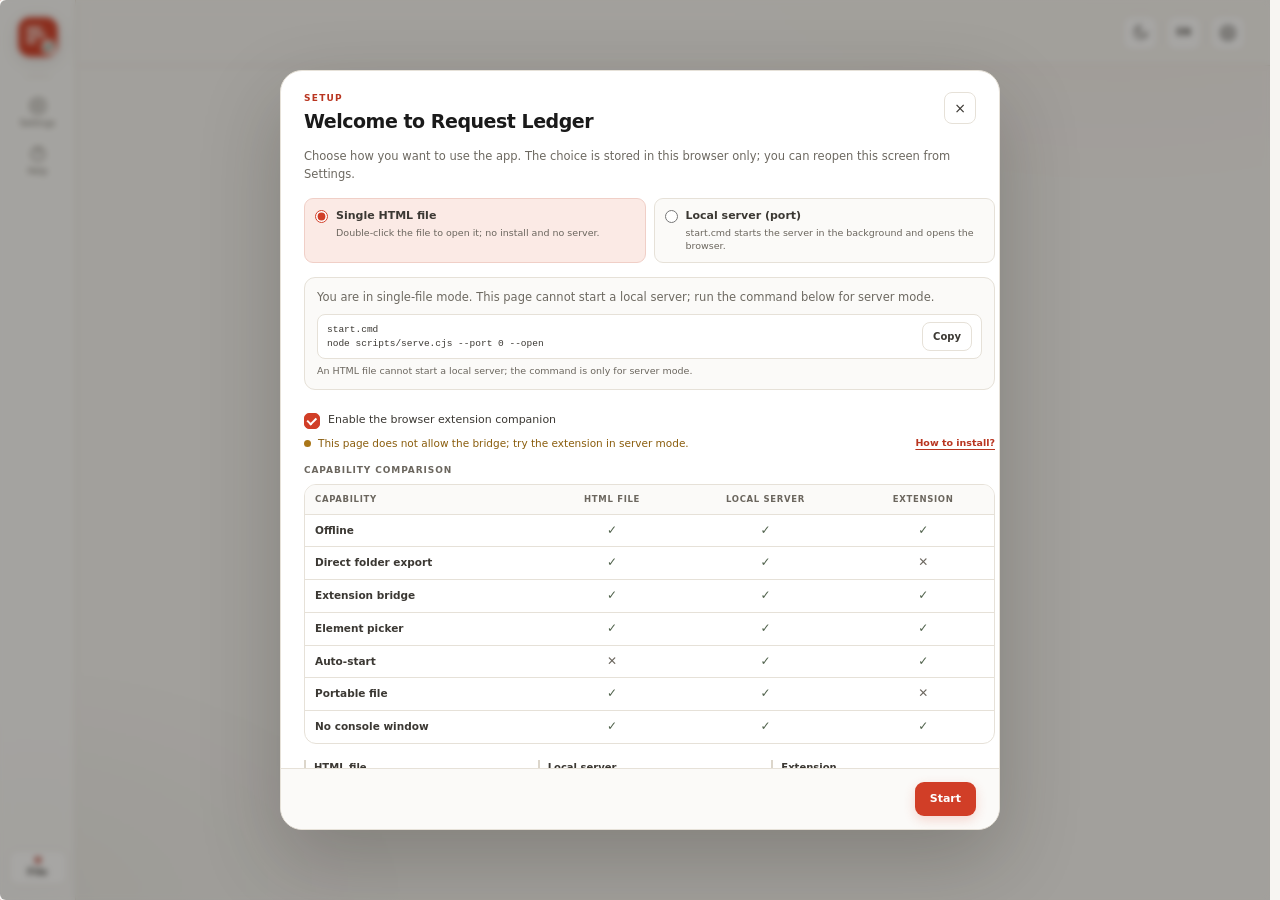
==== commit d9b73669: "feat: project delete/restore, disk backups, rail port status and silent port handoff" ====
--- a/index.html
+++ b/index.html
@@ -61,7 +61,7 @@
     "Planning with optional AI agents",
     "Markdown, ZIP and single-file export",
     "Records, drafts and export history",
-    "ZIP and JSON backup",
+    "ZIP backup",
     "Turkish and English interface",
     "Local-first storage with no server and no telemetry"
   ]
@@ -75,11 +75,16 @@
 (function(){
   "use strict";
   var theme = "light", stored = null;
-  try{ stored = localStorage.getItem("gd-theme"); }catch(err){}
-  if(stored === "dark" || stored === "light"){
-    theme = stored;
-  } else if(window.matchMedia && window.matchMedia("(prefers-color-scheme: dark)").matches){
-    theme = "dark";
+  var boot = window.__RL_SERVER_BOOT;
+  if(boot && (boot.theme === "dark" || boot.theme === "light")){
+    theme = boot.theme;
+  }else{
+    try{ stored = localStorage.getItem("gd-theme"); }catch(err){}
+    if(stored === "dark" || stored === "light"){
+      theme = stored;
+    } else if(window.matchMedia && window.matchMedia("(prefers-color-scheme: dark)").matches){
+      theme = "dark";
+    }
   }
   document.documentElement.setAttribute("data-theme", theme);
   var meta = document.querySelector('meta[name="theme-color"]');
@@ -260,15 +265,12 @@
   .rail__spacer{flex:1}
   .rail__note{display:flex;align-items:center;gap:5px;font-size:8px;color:var(--muted-2);letter-spacing:.04em;text-transform:uppercase;padding:7px 0 2px;writing-mode:vertical-rl;transform:rotate(180deg)}
   .rail__dot{width:5px;height:5px;border-radius:50%;background:var(--sage);box-shadow:0 0 0 3px rgba(111,129,106,.12)}
-  .rail__mode{width:60px;margin-top:4px;padding:6px 4px 5px;border:1px solid var(--line);border-radius:10px;background:var(--card);display:flex;flex-direction:column;align-items:center;gap:2px;text-align:center;color:var(--muted)}
-  .rail__mode-dot{width:5px;height:5px;border-radius:50%;background:var(--muted-2);flex:0 0 5px}
-  .rail__mode-dot.is-on{background:var(--sage);box-shadow:0 0 0 3px rgba(111,129,106,.12)}
-  .rail__mode-text{font-size:7.5px;line-height:1.15;font-weight:650;letter-spacing:.01em;color:var(--ink-2);overflow-wrap:anywhere;max-width:100%}
-  .rail__mode-sub{font-size:7px;line-height:1.2;color:var(--muted-2);overflow-wrap:anywhere;max-width:100%}
-  .rail__stop{width:100%;height:20px;margin-top:3px;border:1px solid var(--line-2);border-radius:6px;background:var(--surface-2);color:var(--danger);font-size:7.5px;font-weight:650;line-height:1;transition:background .14s,border-color .14s,color .14s}
-  .rail__stop:hover{background:#fdf1ef;border-color:#eccac3;color:var(--danger)}
+  .rail__mode{width:60px;margin-top:4px;padding:7px 4px;border:1px solid var(--line);border-radius:10px;background:var(--card);display:flex;flex-direction:column;align-items:center;gap:4px;text-align:center;color:var(--muted)}
+  .rail__mode-dot{width:6px;height:6px;border-radius:50%;background:var(--danger);flex:0 0 6px}
+  .rail__mode-dot.is-on{background:var(--sage);box-shadow:0 0 0 3px rgba(111,129,106,.14)}
+  .rail__mode-text{font-size:9.5px;line-height:1.15;font-weight:700;letter-spacing:.01em;color:var(--ink-2);overflow-wrap:anywhere;max-width:100%}
   html[data-theme="dark"] .rail__mode{background:var(--card)}
-  html[data-theme="dark"] .rail__stop:hover{background:#33211d;border-color:#5a3a34}
+  html[data-theme="dark"] .rail__mode-text{color:var(--ink)}
 
   /* ---------- History / İstek Listesi ---------- */
   .history{width:252px;flex:0 0 252px;position:sticky;top:0;height:100vh;z-index:45;display:flex;flex-direction:column;gap:9px;background:var(--paper-2);border-right:1px solid var(--line);padding:18px 12px 14px}
@@ -588,6 +590,7 @@
   .thumb__del{position:absolute;top:3px;right:3px;width:24px;height:24px;border-radius:50%;display:grid;place-items:center;background:rgba(26,22,16,.68);color:#fff;font-size:13px;line-height:1;backdrop-filter:blur(2px)}
   .thumb__del:hover{background:var(--danger)}
   .thumb.is-missing{display:grid;place-items:center;padding:6px;text-align:center;font-size:8.5px;color:var(--muted-2)}
+  .thumb.is-loading{display:grid;place-items:center;padding:6px;text-align:center;font-size:8.5px;color:var(--muted-2)}
   .dz-add{width:116px;height:76px;flex:0 0 auto;border:1.5px dashed var(--line-2);border-radius:8px;display:flex;flex-direction:column;align-items:center;justify-content:center;gap:4px;color:var(--muted);font-size:9px;background:transparent}
   .dz-add:hover{border-color:var(--accent);color:var(--accent-dark);background:var(--accent-soft)}
   .dz-hint{display:flex;align-items:center;gap:6px;font-size:9px;color:var(--muted-2);margin-top:7px}
@@ -674,27 +677,6 @@
   .readinessnotice{grid-column:1/-1;display:flex;align-items:center;gap:7px;margin-top:-6px;padding:0;border:0;background:transparent;color:var(--amber-text);font-size:10.5px;line-height:1.4}
   .readinessnotice__icon{width:20px;height:20px;border-radius:6px;display:grid;place-items:center;background:transparent;color:var(--amber-text);flex:0 0 20px}
   .readinessnotice__text{min-width:0}
-  .serverstop{display:flex;align-items:flex-start;gap:9px;padding:10px 12px;border:1px solid var(--line);border-radius:12px;background:var(--surface-2);color:var(--muted);font-size:10.5px;line-height:1.45}
-  .serverstop__icon{width:26px;height:26px;flex:0 0 26px;border-radius:8px;display:grid;place-items:center;background:var(--card);border:1px solid var(--line);color:var(--accent-dark)}
-  .serverstop__body{min-width:0;display:flex;flex-direction:column;gap:1px}
-  .serverstop__body b{font-size:11px;font-weight:650;color:var(--ink-2)}
-  .serverstop code{font-family:var(--mono);font-size:10px;background:var(--card);border:1px solid var(--line);border-radius:4px;padding:0 4px}
-  html[data-theme="dark"] .serverstop{background:var(--surface-2);border-color:var(--line);color:var(--muted)}
-  html[data-theme="dark"] .serverstop code{background:var(--card);border-color:var(--line)}
-  /* Blocked server state: the page stays visible for context but every
-     interactive surface behind it is inert until the same port returns. */
-  .serverblocked{position:fixed;inset:0;z-index:145;display:grid;place-items:center;padding:20px;background:rgba(26,22,16,.38);backdrop-filter:blur(3px)}
-  .serverblocked[hidden]{display:none}
-  .serverblocked__card{width:min(480px,100%);background:var(--card);border:1px solid var(--line);border-radius:22px;box-shadow:0 30px 80px rgba(32,28,20,.24);padding:26px 26px 22px;text-align:left}
-  .serverblocked__icon{width:38px;height:38px;border-radius:11px;display:grid;place-items:center;background:var(--surface-2);border:1px solid var(--line);color:var(--accent-dark);margin-bottom:13px}
-  .serverblocked__card h2{font-size:20px;letter-spacing:-.025em;margin:5px 0 8px;line-height:1.18}
-  .serverblocked__card p{margin:0 0 9px;font-size:11.5px;line-height:1.55;color:var(--muted)}
-  .serverblocked__card code{font-family:var(--mono);font-size:10px;background:var(--surface-2);border:1px solid var(--line);border-radius:4px;padding:0 4px}
-  .serverblocked__hint{font-size:10.5px;color:var(--muted-2)}
-  .serverblocked__actions{display:flex;gap:8px;flex-wrap:wrap;margin-top:15px}
-  html[data-theme="dark"] .serverblocked{background:rgba(10,9,8,.62)}
-  html[data-theme="dark"] .serverblocked__card{box-shadow:0 30px 80px rgba(0,0,0,.5)}
-
   /* ---------- Footer / toast ---------- */
   footer{display:flex;align-items:center;gap:9px;flex-wrap:wrap;padding:4px 2px 22px;font-size:9.5px;color:var(--muted-2)}
   footer .sep{width:3px;height:3px;border-radius:50%;background:var(--line-2)}
@@ -776,6 +758,14 @@
   .backupopt__icon{width:30px;height:30px;border-radius:8px;display:grid;place-items:center;background:var(--card);color:var(--ink-2);flex:0 0 30px;border:1px solid var(--line)}
   .backupopt b{display:block;font-size:11px;color:var(--ink)}
   .backupopt small{display:block;font-size:9.5px;color:var(--muted-2);margin-top:2px;line-height:1.4}
+  .backupopt--row{align-items:center}
+  .backupopt__body{flex:1;min-width:0}
+  .backupopt__body b{overflow:hidden;text-overflow:ellipsis;white-space:nowrap}
+  .backupopt__actions{display:flex;gap:6px;flex:0 0 auto}
+  .backupgroup{margin-top:12px}
+  .backupgroup__head{display:flex;align-items:baseline;justify-content:space-between;gap:10px;margin:0 0 6px}
+  .backupgroup__head b{font-size:11px;color:var(--ink)}
+  .backupgroup__hint{font-size:9.5px;color:var(--muted-2)}
   .planning__intro{font-size:11.5px;color:var(--muted);line-height:1.55;margin-bottom:12px}
   .exportsteps{display:flex;align-items:center;gap:8px;padding:0 2px 14px}
   .exportstepdot{display:flex;align-items:center;gap:6px;font-size:9.5px;font-weight:600;color:var(--muted-2);white-space:nowrap}
@@ -1159,11 +1149,9 @@
       </button>
     </div>
     <div class="rail__spacer"></div>
-    <div class="rail__mode" id="railMode" aria-live="polite">
+    <div class="rail__mode" id="railMode" data-server="off" aria-live="polite">
       <span class="rail__mode-dot" id="railModeDot" aria-hidden="true"></span>
       <span class="rail__mode-text" id="railModeLabel">Dosya</span>
-      <span class="rail__mode-sub" id="railModeSub">Dosyadan başlatıldı</span>
-      <button class="rail__stop" type="button" id="railStopBtn" hidden aria-label="Sunucuyu durdur" title="Sunucuyu durdur">Durdur</button>
     </div>
   </nav>
 
@@ -1244,7 +1232,7 @@
         <div class="topright">
           <span class="bridgechip" id="bridgeChip" hidden role="status" aria-live="polite" title="Extension connected">
             <span class="bridgechip__dot" aria-hidden="true"></span>
-            <span class="bridgechip__label" id="bridgeChipText">Uzantı bağlı</span>
+            <span class="bridgechip__label" id="bridgeChipText">Eklenti bağlı</span>
           </span>
           <button class="iconbtn themebtn" type="button" id="themeBtn" aria-label="Karanlık mod" title="Karanlık mod" aria-pressed="false">
             <svg class="ico ico--moon" width="17" height="17" viewBox="0 0 24 24" fill="none" stroke="currentColor" stroke-width="1.7" aria-hidden="true"><path d="M21 12.8A8.6 8.6 0 1 1 11.2 3a6.7 6.7 0 0 0 9.8 9.8z"/></svg>
@@ -1263,16 +1251,6 @@
     </header>
 
     <main id="main">
-      <div class="serverstop" id="serverStopNote" hidden role="status" aria-live="polite">
-        <span class="serverstop__icon" aria-hidden="true">
-          <svg width="15" height="15" viewBox="0 0 24 24" fill="none" stroke="currentColor" stroke-width="1.9" stroke-linecap="round" aria-hidden="true"><path d="M12 3v9"/><path d="M7.1 5.6a8 8 0 1 0 9.8 0"/></svg>
-        </span>
-        <div class="serverstop__body">
-          <b>Sunucu durduruldu.</b>
-          <span>Yeniden başlatmak için <code>start.cmd</code> çalıştır.</span>
-        </div>
-      </div>
-
       <section class="projectgate" id="projectPicker" hidden aria-labelledby="projectPickerTitle">
         <div class="empty">
           <div class="empty__icon" aria-hidden="true">
@@ -1415,22 +1393,6 @@
         <span id="storageNote">Görseller ve dosyalar IndexedDB’de tutulur</span>
       </footer>
     </main>
-  </div>
-</div>
-
-<div class="serverblocked" id="serverBlocked" hidden role="alertdialog" aria-modal="true" aria-labelledby="serverBlockedTitle">
-  <div class="serverblocked__card">
-    <div class="serverblocked__icon" aria-hidden="true">
-      <svg width="19" height="19" viewBox="0 0 24 24" fill="none" stroke="currentColor" stroke-width="1.9" stroke-linecap="round"><path d="M12 3v9"/><path d="M7.1 5.6a8 8 0 1 0 9.8 0"/></svg>
-    </div>
-    <div class="eyebrow">Server</div>
-    <h2 id="serverBlockedTitle">Sunucu durduruldu</h2>
-    <p>Bu pencere sunucuya bağlıydı. Düzenleme ve uzantı köprüsü durduruldu; defter tarayıcıda korunuyor.</p>
-    <p>Yeniden başlatmak için <code>start.cmd</code> çalıştır.</p>
-    <p class="serverblocked__hint" id="serverBlockedHint">Sunucu bekleniyor; yeniden başlatılınca otomatik bağlanılacak.</p>
-    <div class="serverblocked__actions">
-      <button class="btn btn--primary" type="button" id="serverBlockedRetry">Yeniden bağlan</button>
-    </div>
   </div>
 </div>
 
@@ -1474,11 +1436,10 @@
         <p class="field__hint" id="onboardServerHint"></p>
         <div class="onboardactions" id="onboardServerActions" hidden>
           <button class="btn btn--ghost btn--small" type="button" id="onboardOpenServerBtn">Sunucuyu aç</button>
-          <button class="btn btn--danger btn--small" type="button" id="onboardStopServerBtn">Sunucuyu durdur</button>
         </div>
       </div>
       <div>
-        <label class="checkline onboardcheck"><input type="checkbox" id="onboardExtensionToggle" checked> Tarayıcı uzantısı yardımcısını etkinleştir</label>
+        <label class="checkline onboardcheck"><input type="checkbox" id="onboardExtensionToggle" checked> Tarayıcı eklentisı yardımcısını etkinleştir</label>
         <div class="onboardstatus" id="onboardExtensionStatus">
           <span class="onboardstatus__dot" id="onboardExtensionDot" aria-hidden="true"></span>
           <span id="onboardExtensionText">Aranıyor…</span>
@@ -1489,12 +1450,12 @@
         <p class="onboardcaption" id="onboardTableCaption">Yetenek karşılaştırması</p>
         <table class="onboardtable" aria-labelledby="onboardTableCaption">
           <thead>
-            <tr><th scope="col">Yetenek</th><th scope="col">HTML dosyası</th><th scope="col">Yerel sunucu</th><th scope="col">Uzantı</th></tr>
+            <tr><th scope="col">Yetenek</th><th scope="col">HTML dosyası</th><th scope="col">Yerel sunucu</th><th scope="col">Eklenti</th></tr>
           </thead>
           <tbody>
             <tr><th scope="row">Çevrimdışı</th><td><span class="onboardyes" role="img" aria-label="Evet">✓</span></td><td><span class="onboardyes" role="img" aria-label="Evet">✓</span></td><td><span class="onboardyes" role="img" aria-label="Evet">✓</span></td></tr>
             <tr><th scope="row">Doğrudan klasöre aktarım</th><td><span class="onboardyes" role="img" aria-label="Evet">✓</span></td><td><span class="onboardyes" role="img" aria-label="Evet">✓</span></td><td><span class="onboardno" role="img" aria-label="Hayır">✕</span></td></tr>
-            <tr><th scope="row">Uzantı köprüsü</th><td><span class="onboardyes" role="img" aria-label="Evet">✓</span></td><td><span class="onboardyes" role="img" aria-label="Evet">✓</span></td><td><span class="onboardyes" role="img" aria-label="Evet">✓</span></td></tr>
+            <tr><th scope="row">Eklenti köprüsü</th><td><span class="onboardyes" role="img" aria-label="Evet">✓</span></td><td><span class="onboardyes" role="img" aria-label="Evet">✓</span></td><td><span class="onboardyes" role="img" aria-label="Evet">✓</span></td></tr>
             <tr><th scope="row">Öğe seçici</th><td><span class="onboardyes" role="img" aria-label="Evet">✓</span></td><td><span class="onboardyes" role="img" aria-label="Evet">✓</span></td><td><span class="onboardyes" role="img" aria-label="Evet">✓</span></td></tr>
             <tr><th scope="row">Otomatik başlatma</th><td><span class="onboardno" role="img" aria-label="Hayır">✕</span></td><td><span class="onboardyes" role="img" aria-label="Evet">✓</span></td><td><span class="onboardyes" role="img" aria-label="Evet">✓</span></td></tr>
             <tr><th scope="row">Taşınabilir dosya</th><td><span class="onboardyes" role="img" aria-label="Evet">✓</span></td><td><span class="onboardyes" role="img" aria-label="Evet">✓</span></td><td><span class="onboardno" role="img" aria-label="Hayır">✕</span></td></tr>
@@ -1503,9 +1464,9 @@
         </table>
       </div>
       <div class="onboardnotes">
-        <div class="onboardnote"><b>HTML dosyası</b><span>Tek dosyayı kopyalayıp çevrimdışı açabilirsin. Yerel sunucu başlatamaz; uzantı köprüsü ve öğe seçici, uzantının dosya URL’lerine erişim izni olduğunda çalışır.</span></div>
+        <div class="onboardnote"><b>HTML dosyası</b><span>Tek dosyayı kopyalayıp çevrimdışı açabilirsin. Yerel sunucu başlatamaz; eklenti köprüsü ve öğe seçici, eklentinın dosya URL’lerine erişim izni olduğunda çalışır.</span></div>
         <div class="onboardnote"><b>Yerel sunucu</b><span>Uygulama yerel bir adresten açılır; köprü ve öğe seçici çalışır. Node.js gerekir ve sunucu uygulama kapanınca durur.</span></div>
-        <div class="onboardnote"><b>Uzantı</b><span>Baktığın sayfadan bağlam toplar ve metni canlı eşitler. Görseller ve dosya ekleri yalnızca ZIP yedeğiyle taşınır.</span></div>
+        <div class="onboardnote"><b>Eklenti</b><span>Baktığın sayfadan bağlam toplar ve metni canlı eşitler. Görseller ve dosya ekleri yalnızca ZIP yedeğiyle taşınır.</span></div>
       </div>
     </div>
     <div class="modal__foot">
@@ -1654,22 +1615,28 @@
       <div class="backupgrid">
         <button class="backupopt" type="button" id="backupZipBtn">
           <span class="backupopt__icon" aria-hidden="true"><svg width="15" height="15" viewBox="0 0 24 24" fill="none" stroke="currentColor" stroke-width="1.8"><path d="M4 7h16v13H4z"/><path d="M8 7V4h8v3M9 13l2 2 4-4"/></svg></span>
-          <span><b>Tam yedek indir (.zip)</b><small>Tüm projeler + talepler + Kayıtlar + görseller + dosya ekleri. Başka bir tarayıcıya taşımak için en güvenli yol.</small></span>
-        </button>
-        <button class="backupopt" type="button" id="backupJsonBtn">
-          <span class="backupopt__icon" aria-hidden="true"><svg width="15" height="15" viewBox="0 0 24 24" fill="none" stroke="currentColor" stroke-width="1.8"><path d="M5 4h14v16H5z"/><path d="M9 8h6M9 12h6M9 16h3"/></svg></span>
-          <span><b>Metin yedeği indir (.json)</b><small>Tüm projelerin talep ve Kayıt metinleri. Görseller ve dosya ekleri bu dosyaya dahil edilmez.</small></span>
+          <span><b>Tam yedek indir (.zip)</b><small>Tüm projeler + talepler + Kayıtlar + görseller + dosya ekleri. Sunucu modunda backups/ klasörüne de yazılır.</small></span>
         </button>
         <button class="backupopt" type="button" id="restoreBackupBtn">
           <span class="backupopt__icon" aria-hidden="true"><svg width="15" height="15" viewBox="0 0 24 24" fill="none" stroke="currentColor" stroke-width="1.8"><path d="M12 3v12M8 9l4-4 4 4"/><path d="M4 21h16"/></svg></span>
-          <span><b>Yedekten yükle</b><small>.zip veya .json dosyası seç. Tüm projeler yedekteki verilerle değiştirilir.</small></span>
+          <span><b>Yedekten yükle</b><small>.zip dosyası seç. Tüm projeler yedekteki verilerle değiştirilir.</small></span>
         </button>
+      </div>
+      <div id="serverDataSections" hidden>
+        <div class="backupgroup">
+          <div class="backupgroup__head"><b>Sunucudaki yedekler</b><span class="backupgroup__hint">En yeni önce</span></div>
+          <div class="backupgrid" id="serverBackupList"></div>
+        </div>
+        <div class="backupgroup">
+          <div class="backupgroup__head"><b>Silinen projeler</b><span class="backupgroup__hint">Proje başına ZIP</span></div>
+          <div class="backupgrid" id="deletedProjectList"></div>
+        </div>
       </div>
       <div class="warnbox">
         <svg width="14" height="14" viewBox="0 0 24 24" fill="none" stroke="currentColor" stroke-width="2" aria-hidden="true"><path d="M12 9v5M12 17.5v.5"/><path d="M10.3 3.9L2.6 18a2 2 0 0 0 1.8 3h15.2a2 2 0 0 0 1.8-3L13.7 3.9a2 2 0 0 0-3.4 0z"/></svg>
-        <span>Veriler tarayıcıya bağlıdır. Tarayıcı verisi temizlenirse kayıtlar kaybolur; düzenli yedek almayı unutma.</span>
+        <span>Sunucu modunda veriler projects/ klasöründe tutulur; yedekler backups/ altında saklanır. Tarayıcı verisi temizlenirse yalnızca yerel önbellek kaybolur.</span>
       </div>
-      <p class="field__hint">Hedef klasör seçiliyse yedekler de oraya kaydedilir; aksi halde tarayıcı indirilenler klasörüne iner.</p>
+      <p class="field__hint">Hedef klasör seçiliyse indirilen yedek de oraya kaydedilir; aksi halde tarayıcı indirilenler klasörüne iner.</p>
       <div class="dangerzone">
         <button class="btn btn--danger" type="button" id="clearAllBtn">Proje verilerini temizle</button>
       </div>
@@ -1677,57 +1644,6 @@
     <div class="modal__foot">
       <div class="spacer"></div>
       <button class="btn btn--ghost" type="button" data-close-modal>Kapat</button>
-    </div>
-  </div>
-</div>
-
-<div class="modal" id="portMoveModal" role="dialog" aria-modal="true" aria-labelledby="portMoveTitle" aria-hidden="true">
-  <button class="modal__scrim" type="button" data-close-modal aria-label="Kapat" tabindex="-1"></button>
-  <div class="modal__card">
-    <div class="modal__head">
-      <div>
-        <div class="eyebrow">Port</div>
-        <h2 id="portMoveTitle">Port değişikliği yeni bir tarayıcı kaynağı açar.</h2>
-      </div>
-      <button class="iconbtn" type="button" data-close-modal aria-label="Kapat">×</button>
-    </div>
-    <div class="modal__body">
-      <div class="warnbox">
-        <svg width="14" height="14" viewBox="0 0 24 24" fill="none" stroke="currentColor" stroke-width="2" aria-hidden="true"><path d="M12 9v5M12 17.5v.5"/><path d="M10.3 3.9L2.6 18a2 2 0 0 0 1.8 3h15.2a2 2 0 0 0 1.8-3L13.7 3.9a2 2 0 0 0-3.4 0z"/></svg>
-        <span id="portMoveMessage"></span>
-      </div>
-      <p class="field__hint" id="portMoveDetail"></p>
-    </div>
-    <div class="modal__foot">
-      <button class="btn btn--ghost" type="button" data-close-modal>Vazgeç</button>
-      <div class="spacer"></div>
-      <button class="btn btn--ghost" type="button" id="portMoveNoBackupBtn">Yedeksiz geç</button>
-      <button class="btn btn--primary" type="button" id="portMoveBackupBtn">Yedek indir ve geç</button>
-    </div>
-  </div>
-</div>
-
-<div class="modal" id="movedPortModal" role="dialog" aria-modal="true" aria-labelledby="movedPortTitle" aria-hidden="true">
-  <button class="modal__scrim" type="button" data-close-modal aria-label="Kapat" tabindex="-1"></button>
-  <div class="modal__card">
-    <div class="modal__head">
-      <div>
-        <div class="eyebrow">Port</div>
-        <h2 id="movedPortTitle">Bu portun yeni bir kaynağı var.</h2>
-      </div>
-      <button class="iconbtn" type="button" data-close-modal aria-label="Kapat">×</button>
-    </div>
-    <div class="modal__body">
-      <div class="warnbox">
-        <svg width="14" height="14" viewBox="0 0 24 24" fill="none" stroke="currentColor" stroke-width="2" aria-hidden="true"><path d="M12 9v5M12 17.5v.5"/><path d="M10.3 3.9L2.6 18a2 2 0 0 0 1.8 3h15.2a2 2 0 0 0 1.8-3L13.7 3.9a2 2 0 0 0-3.4 0z"/></svg>
-        <span id="movedPortText">Az önce indirdiğin yedek ZIP dosyasını geri yükle.</span>
-      </div>
-      <p class="field__hint" id="movedPortDetail"></p>
-    </div>
-    <div class="modal__foot">
-      <button class="btn btn--ghost" type="button" data-close-modal>Şimdi değil</button>
-      <div class="spacer"></div>
-      <button class="btn btn--primary" type="button" id="movedPortRestoreBtn">Yedeği geri yükle</button>
     </div>
   </div>
 </div>
@@ -1767,7 +1683,7 @@
                 <div class="systemrow__control" id="themeSettingMount"></div>
               </div>
               <div class="systemrow">
-                <div class="systemrow__text"><b>Kurulum</b><span>Kullanım biçimini ve uzantı durumunu yeniden gör.</span></div>
+                <div class="systemrow__text"><b>Kurulum</b><span>Kullanım biçimini ve eklenti durumunu yeniden gör.</span></div>
                 <div class="systemrow__control systemrow__control--actions">
                   <button class="btn btn--ghost btn--small" type="button" id="openOnboardingBtn">Kurulumu aç</button>
                 </div>
@@ -1781,6 +1697,7 @@
                 <div class="systemrow__control portcontrol">
                   <input class="input portcontrol__input" id="settingsPort" type="number" inputmode="numeric" min="0" max="65535" step="1" value="0" autocomplete="off" aria-label="Port">
                   <button class="btn btn--ghost btn--small" type="button" id="applyPortBtn">Portu uygula</button>
+                  <button class="btn btn--ghost btn--small" type="button" id="restartServerBtn" hidden>Sunucuyu yeniden başlat</button>
                   <span class="portcontrol__status" id="portStatus" role="status" aria-live="polite"></span>
                 </div>
               </div>
@@ -1852,7 +1769,7 @@
               <div><dt>Sürüm</dt><dd id="aboutVersion">1.9.2</dd></div>
               <div><dt>Uygulama reposu</dt><dd><a href="https://github.com/TanerUNER" target="_blank" rel="noopener">github.com/TanerUNER</a></dd></div>
               <div><dt>İletişim</dt><dd><a href="mailto:mail.taneruner@gmail.com">mail.taneruner@gmail.com</a></dd></div>
-              <div><dt>Canlı bağlantı</dt><dd>Metinler uzantıyla anlık eşitlenir. Görseller ve dosya ekleri yalnızca ZIP yedeğiyle taşınır.</dd></div>
+              <div><dt>Canlı bağlantı</dt><dd>Metinler eklentiyla anlık eşitlenir. Görseller ve dosya ekleri yalnızca ZIP yedeğiyle taşınır.</dd></div>
               <div><dt>Destek</dt><dd><a href="https://www.buymeacoffee.com/tnruner" target="_blank" rel="noopener noreferrer">Buy Me a Coffee</a></dd></div>
               <div><dt>Güncelleme Geçmişi</dt><dd><div class="changeloglinks" id="changelogLinks"></div></dd></div>
             </dl>
@@ -1906,7 +1823,7 @@
       <div class="helpstep"><b>5. Tik ile onayla</b><span>Zorunlu alanlar dolunca satırdaki tiki tıkla. Tik tıklanmayan satır varsa dışa aktarma kapalı kalır.</span></div>
       <div class="helpstep"><b>6. Dışa aktar</b><span>Çıktı biçimini ve planlamayı seç. Hemen aktar ile bu seçimleri kaydet; sonraki dışa aktarımlar modal açılmadan aynı seçimlerle çalışır.</span></div>
       <div class="helpstep"><b>7. Kayıtları yönet</b><span>Kaydet ile anlık kayıt al. Aynı deftere ait bir kayıt varsa uygulama seni uyarır. Kayıt detayından Yeniden adlandır ile yalnızca görünen adı değiştirebilirsin.</span></div>
-      <div class="helpstep"><b>8. Yedek al</b><span>Yedek bölümünden ZIP veya JSON yedeği indir. Yedekler proje adı, dil, ajanlar, defter kimliği ve talepleri içerir; görseller ve dosyalar yalnızca ZIP yedeğinde taşınır. Tema ve dışa aktarma geçmişi yedeğe dahil değildir.</span></div>
+      <div class="helpstep"><b>8. Yedek al</b><span>Yedek bölümünden tam ZIP yedeği indir. Yedekler proje adı, dil, ajanlar, defter kimliği ve talepleri içerir; görseller ve dosyalar da ZIP içinde taşınır. Tema yedeğe dahil değildir.</span></div>
       <div class="warnbox" style="margin-bottom:0">
         <svg width="14" height="14" viewBox="0 0 24 24" fill="none" stroke="currentColor" stroke-width="2" aria-hidden="true"><path d="M12 9v5M12 17.5v.5"/><path d="M10.3 3.9L2.6 18a2 2 0 0 0 1.8 3h15.2a2 2 0 0 0 1.8-3L13.7 3.9a2 2 0 0 0-3.4 0z"/></svg>
         <span>“Hazır” tiki, özelliğin yapıldığı anlamına gelmez; sadece bu talebin dışa aktarılmaya hazır olduğunu onaylar.</span>
@@ -1944,20 +1861,20 @@
   <div class="modal__card">
     <div class="modal__head">
       <div>
-        <div class="eyebrow">Uzantı</div>
-        <h2 id="pickerInstallTitle">Öğe seçici için uzantı gerekli</h2>
+        <div class="eyebrow">Eklenti</div>
+        <h2 id="pickerInstallTitle">Öğe seçici için eklenti gerekli</h2>
       </div>
       <button class="iconbtn" type="button" data-close-modal aria-label="Kapat">×</button>
     </div>
     <div class="modal__body">
-      <p class="field__hint" style="margin-top:0">Canlı bağlantı kurulu değil. Öğe seçiciyi kullanmak için Request Ledger uzantısını kur ve bu sayfayı yenile.</p>
+      <p class="field__hint" style="margin-top:0">Canlı bağlantı kurulu değil. Öğe seçiciyi kullanmak için Request Ledger eklentisını kur ve bu sayfayı yenile.</p>
       <div class="helpstep"><b>1. Paketi indir</b><span>Sürüm sayfasından request-ledger-extension-*.zip dosyasını indir ve bir klasöre çıkar.</span></div>
       <div class="helpstep"><b>2. Geliştirici modunu aç</b><span>chrome://extensions adresini aç ve sağ üstten Geliştirici modu’nu etkinleştir.</span></div>
       <div class="helpstep"><b>3. Paketi yükle</b><span>Paketlenmemiş öğe yükle ile çıkardığın extension klasörünü seç.</span></div>
       <div class="helpstep"><b>4. Sayfayı yenile</b><span>Bu sekmeyi yenile. Bağlantı kurulunca “Öğe seç” yeniden etkinleşir.</span></div>
       <div class="warnbox" style="margin-bottom:0">
         <svg width="14" height="14" viewBox="0 0 24 24" fill="none" stroke="currentColor" stroke-width="2" aria-hidden="true"><path d="M12 9v5M12 17.5v.5"/><path d="M10.3 3.9L2.6 18a2 2 0 0 0 1.8 3h15.2a2 2 0 0 0 1.8-3L13.7 3.9a2 2 0 0 0-3.4 0z"/></svg>
-        <span>Uzantı yokken defter, satırlar ve dışa aktarma çalışmaya devam eder; yalnızca canlı eşitleme ve öğe seçici kullanılamaz.</span>
+        <span>Eklenti yokken defter, satırlar ve dışa aktarma çalışmaya devam eder; yalnızca canlı eşitleme ve öğe seçici kullanılamaz.</span>
       </div>
     </div>
     <div class="modal__foot">
@@ -2091,7 +2008,7 @@
 
 <input type="file" id="globalImageInput" accept="image/*" multiple hidden>
 <input type="file" id="globalAttachmentInput" multiple hidden>
-<input type="file" id="restoreInput" accept=".zip,.json,application/zip,application/json" hidden>
+<input type="file" id="restoreInput" accept=".zip,application/zip" hidden>
 
 <div class="modal" id="renameModal" role="dialog" aria-modal="true" aria-labelledby="renameTitle" aria-hidden="true">
   <button class="modal__scrim" type="button" data-close-modal aria-label="Kapat" tabindex="-1"></button>
@@ -2140,10 +2057,48 @@
   const PROJECT_LEDGER_PREFIX = "oz-istek-defteri-p-";
   const PROJECT_SCOPE_KEY = "oz-veri-kapsam-v1";
   const THEME_KEY = "gd-theme";
-  const APP_VERSION = "1.9.2";
+  const APP_VERSION = "1.10.0";
 /* Static <title> from <head>; kept for crawlers and restored whenever no project is open. */
 const SEO_TITLE = document.title;
   const CHANGELOG = [
+    {
+      version: "1.10.0",
+      date: "2026-11-10",
+      tr: {
+        features: [
+          "Proje silme artık diskteki projects/ klasörünü de kaldırır; isteğe bağlı olarak proje deleted-projects/ altına ZIP olarak arşivlenir ve geri yüklenebilir.",
+          "Tam yedekler sunucudaki backups/ klasörüne yazılır; yedek listesi ve silinen projeler listesi yedekleme ekranından yönetilir.",
+          "Proje verilerini temizle artık tam sıfırlama yapar: projeler ve silinen proje arşivleri silinir, backups/ korunur.",
+          "Rail'de durdur düğmesi yerine durum noktası ve port gösterilir; port değişikliği sessizce yeni sunucuya geçer.",
+          "Dil ve tema sunucudaki rl-config.json dosyasında saklanır; port değişiminde ve yeniden başlatmada korunur."
+        ],
+        updates: [
+          "Köprü arayüzünde 'Uzantı' yerine 'Eklenti' kullanılır.",
+          "Bağlantı metinleri sadeleşti; sunucu yalnızca start.cmd ile yeniden başlatılabilir."
+        ],
+        fixes: [
+          "Port değişikliği yeni sunucu /__rl/status yanıtı verene kadar tamamlanmış sayılmaz; başarısız olursa eski sunucu çalışmaya devam eder.",
+          "Çıkan sunucu, yeni sürecin yazdığı .rl-server.lock dosyasını silmez."
+        ]
+      },
+      en: {
+        features: [
+          "Deleting a project now removes its projects/ folder from disk; it can optionally be archived as a ZIP under deleted-projects/ and restored later.",
+          "Full backups are written to the server's backups/ folder; the backup list and the deleted-project list are managed from the backup screen.",
+          "Clear project data is now a full reset: projects and deleted-project archives are removed while backups/ is kept.",
+          "The rail shows a status dot and the port instead of a stop button; a port change moves to the new server silently.",
+          "Language and theme are stored in rl-config.json on the server and survive a port change and a restart."
+        ],
+        updates: [
+          "The bridge UI now says \"Eklenti\" instead of \"Uzantı\" in Turkish.",
+          "Connection copy is simpler; the server can only be restarted with start.cmd."
+        ],
+        fixes: [
+          "A port change only completes after the new server answers /__rl/status; on failure the old server keeps running.",
+          "The exiting server no longer deletes the .rl-server.lock written by the replacement."
+        ]
+      }
+    },
     {
       version: "1.9.2",
       date: "2026-11-09",
@@ -2842,7 +2797,6 @@
     "Yedekleme": "Backup",
     "Veri güvenliği": "Data safety",
     "Tam yedek indir (.zip)": "Download full backup (.zip)",
-    "Metin yedeği indir (.json)": "Download text backup (.json)",
     "Yedekten yükle": "Restore from backup",
     "Tüm verileri temizle": "Clear all data",
     "Kapat": "Close",
@@ -2920,6 +2874,7 @@
     "_Açıklama girilmedi._": "_No description provided._",
     "Console Hatası veya Sayfa Hatası": "Console Error or Page Error",
     "Görsel bulunamadı": "Image not found",
+    "Görsel yükleniyor…": "Loading image…",
     "dosya bulunamadı": "file not found",
     "dosya eki; ZIP çıktısında taşınır": "attachment; included in ZIP output",
     "Belirtilmedi": "Not specified",
@@ -2967,7 +2922,7 @@
     "için güncelleme, yeni özellik, soru ve kaldırma taleplerini tek yerde topla; doğrula ve Markdown olarak devret.": "— collect update, new feature, question and removal requests in one place; review and hand off as Markdown.",
     "İlk isteği ekleyerek başla.": "Start by adding the first request.",
     "İlk güncelleme, yeni özellik veya soruyla başla. Her tür kendi alanlarını gösterir; başlık ve açıklama dışındaki alanlar opsiyoneldir.": "Start with an update, new feature or question. Each type shows its own fields; fields other than title and description are optional.",
-    "Sayfa ve konum, uzantının öğe seçicisiyle doldurulur.": "Page and location are filled in by the extension's element picker.",
+    "Sayfa ve konum, eklentinın öğe seçicisiyle doldurulur.": "Page and location are filled in by the extension's element picker.",
     "Proje arşivi": "Project archive",
     "Yedeği geri yükle": "Restore backup",
     "Arama veya filtreleri temizleyerek tüm istekleri görebilirsin.": "Clear the search or filters to see all requests.",
@@ -3181,15 +3136,15 @@
     "7. Kayıtları yönet": "7. Manage records",
     "Kaydet ile anlık kayıt al. Aynı deftere ait bir kayıt varsa uygulama seni uyarır. Kayıt detayından Yeniden adlandır ile yalnızca görünen adı değiştirebilirsin.": "Take an instant record with Save. If a record for the same ledger exists, the app warns you. Rename from the record detail changes only the display name.",
     "8. Yedek al": "8. Back up",
-    "Yedek bölümünden ZIP veya JSON yedeği indir. Yedekler proje adı, dil, ajanlar, defter kimliği ve talepleri içerir; görseller ve dosyalar yalnızca ZIP yedeğinde taşınır. Tema ve dışa aktarma geçmişi yedeğe dahil değildir.": "Download a ZIP or JSON backup from the Backup section. Backups include the project name, language, agents, ledger ID and requests; images and files are carried only in a ZIP backup. Theme and export history are not included.",
-    "Uzantı bağlı": "Extension connected",
-    "Uzantı farklı projede": "Extension is on another project",
+
+    "Eklenti bağlı": "Extension connected",
+    "Eklenti farklı projede": "Extension is on another project",
     "Canlı bağlantı": "Live connection",
-    "Metinler uzantıyla anlık eşitlenir. Görseller ve dosya ekleri yalnızca ZIP yedeğiyle taşınır.": "Text syncs with the extension live. Images and attachments travel only with a backup ZIP.",
+    "Metinler eklentiyla anlık eşitlenir. Görseller ve dosya ekleri yalnızca ZIP yedeğiyle taşınır.": "Text syncs with the extension live. Images and attachments travel only with a backup ZIP.",
     "İki defter bulundu": "Two ledgers found",
-    "Uygulama ve uzantı farklı defterler içeriyor. Hangisi kullanılsın? Uygulamadaki defter varsayılandır.": "The app and the extension hold different ledgers. Which one should be used? The app ledger is the default.",
+    "Uygulama ve eklenti farklı defterler içeriyor. Hangisi kullanılsın? Uygulamadaki defter varsayılandır.": "The app and the extension hold different ledgers. Which one should be used? The app ledger is the default.",
     "Uygulamadaki defter": "Use app ledger",
-    "Uzantıdaki defter": "Use extension ledger",
+    "Eklentidaki defter": "Use extension ledger",
     "Bağlantı": "Connection",
     "Sonra karar ver": "Decide later",
     "Defter seçimi kaydedildi.": "Ledger choice saved.",
@@ -3199,12 +3154,12 @@
     "Seçiliyor…": "Selecting…",
     "Ekran görüntüsü alınıyor…": "Capturing screenshot…",
     "Öğe ve görüntü alınıyor…": "Picking element and screenshot…",
-    "Sayfa ve konumu uzantıdan seç.": "Pick the page and location from the extension.",
+    "Sayfa ve konumu eklentidan seç.": "Pick the page and location from the extension.",
     "Sekmenin ekran görüntüsünü al ve isteğe ekle.": "Capture the tab and attach it to the request.",
     "Bir öğe seç ve görüntüsünü isteğe ekle.": "Pick an element and attach its screenshot.",
-    "Uzantı bağlı değil — kurulum adımlarını görmek için tıkla.": "The extension is not connected — click for install steps.",
+    "Eklenti bağlı değil — kurulum adımlarını görmek için tıkla.": "The extension is not connected — click for install steps.",
     "Bir satıra en fazla 8 görsel eklenebilir.": "A row can hold at most 8 images.",
-    "Bu sayfa uzantı köprüsüne izin vermiyor.": "This page does not allow the extension bridge.",
+    "Bu sayfa eklenti köprüsüne izin vermiyor.": "This page does not allow the extension bridge.",
     "Hangi sekmeden seçilsin?": "Which tab should be picked from?",
     "Hangi sekmeden görüntü alınsın?": "Which tab should be captured?",
     "Hangi sekmeden öğe ve görüntü alınsın?": "Which tab should provide the element and screenshot?",
@@ -3222,10 +3177,10 @@
     "Seçimi iptal et": "Cancel selection",
     "Görüntü almayı iptal et": "Cancel capture",
     "İşlemi iptal et": "Cancel operation",
-    "Sekme listesi alınamadı. Uzantının açık ve bağlı olduğundan emin ol.": "The tab list could not be loaded. Make sure the extension is enabled and connected.",
-    "Seçim zaman aşımına uğradı. Uzantı penceresini kapatıp yeniden dene.": "The selection timed out. Close the extension window and try again.",
-    "Görüntü alma zaman aşımına uğradı. Uzantı penceresini kapatıp yeniden dene.": "The capture timed out. Close the extension window and try again.",
-    "İşlem zaman aşımına uğradı. Uzantı penceresini kapatıp yeniden dene.": "The operation timed out. Close the extension window and try again.",
+    "Sekme listesi alınamadı. Eklentinın açık ve bağlı olduğundan emin ol.": "The tab list could not be loaded. Make sure the extension is enabled and connected.",
+    "Seçim zaman aşımına uğradı. Eklenti penceresini kapatıp yeniden dene.": "The selection timed out. Close the extension window and try again.",
+    "Görüntü alma zaman aşımına uğradı. Eklenti penceresini kapatıp yeniden dene.": "The capture timed out. Close the extension window and try again.",
+    "İşlem zaman aşımına uğradı. Eklenti penceresini kapatıp yeniden dene.": "The operation timed out. Close the extension window and try again.",
     "Öğe seçimi zaman aşımına uğradı.": "Element selection timed out.",
     "Görüntü alma zaman aşımına uğradı.": "Screenshot capture timed out.",
     "Öğe ve görüntü zaman aşımına uğradı.": "Element and screenshot timed out.",
@@ -3242,15 +3197,15 @@
     "Sayfa ve konum dolduruldu; görüntü eklenemedi.": "Page and location were filled, but the screenshot could not be attached.",
     "Ekran görüntüsü isteğe eklendi.": "Screenshot attached to the request.",
     "Ekran görüntüsü eklenemedi.": "The screenshot could not be attached.",
-    "Uzantı bağlantısı kesildi. Öğe seçilemedi.": "The extension connection dropped. The element could not be picked.",
-    "Uzantı bağlantısı kesildi. Görüntü alınamadı.": "The extension connection dropped. The screenshot could not be captured.",
-    "Uzantı bağlantısı kesildi. Öğe ve görüntü alınamadı.": "The extension connection dropped. The element and screenshot could not be captured.",
+    "Eklenti bağlantısı kesildi. Öğe seçilemedi.": "The extension connection dropped. The element could not be picked.",
+    "Eklenti bağlantısı kesildi. Görüntü alınamadı.": "The extension connection dropped. The screenshot could not be captured.",
+    "Eklenti bağlantısı kesildi. Öğe ve görüntü alınamadı.": "The extension connection dropped. The element and screenshot could not be captured.",
     "İçe aktarılan proje": "Imported project",
-    "Uzantı bağlantısı kesildi. Kurulum adımlarını kontrol et.": "The extension connection dropped. Check the install steps.",
+    "Eklenti bağlantısı kesildi. Kurulum adımlarını kontrol et.": "The extension connection dropped. Check the install steps.",
     "Öğe seçici": "Element picker",
-    "Uzantı": "Extension",
-    "Öğe seçici için uzantı gerekli": "The element picker needs the extension",
-    "Canlı bağlantı kurulu değil. Öğe seçiciyi kullanmak için Request Ledger uzantısını kur ve bu sayfayı yenile.": "The live link is not connected. Install the Request Ledger extension and reload this page to use the element picker.",
+    "Eklenti": "Extension",
+    "Öğe seçici için eklenti gerekli": "The element picker needs the extension",
+    "Canlı bağlantı kurulu değil. Öğe seçiciyi kullanmak için Request Ledger eklentisını kur ve bu sayfayı yenile.": "The live link is not connected. Install the Request Ledger extension and reload this page to use the element picker.",
     "1. Paketi indir": "1. Download the package",
     "Sürüm sayfasından request-ledger-extension-*.zip dosyasını indir ve bir klasöre çıkar.": "Download request-ledger-extension-*.zip from the release page and extract it into a folder.",
     "2. Geliştirici modunu aç": "2. Turn on Developer mode",
@@ -3259,7 +3214,7 @@
     "Paketlenmemiş öğe yükle ile çıkardığın extension klasörünü seç.": "Choose Load unpacked and select the extension folder you extracted.",
     "4. Sayfayı yenile": "4. Reload the page",
     "Bu sekmeyi yenile. Bağlantı kurulunca “Öğe seç” yeniden etkinleşir.": "Reload this tab. “Pick element” becomes available again once the link is connected.",
-    "Uzantı yokken defter, satırlar ve dışa aktarma çalışmaya devam eder; yalnızca canlı eşitleme ve öğe seçici kullanılamaz.": "Without the extension, the ledger, rows and export keep working; only live sync and the element picker are unavailable.",
+    "Eklenti yokken defter, satırlar ve dışa aktarma çalışmaya devam eder; yalnızca canlı eşitleme ve öğe seçici kullanılamaz.": "Without the extension, the ledger, rows and export keep working; only live sync and the element picker are unavailable.",
     "Sürüm sayfası": "Release page",
     "Request Ledger’a hoş geldin": "Welcome to Request Ledger",
     "Kurulum": "Setup",
@@ -3271,8 +3226,7 @@
     "start.cmd sunucuyu arka planda açar ve tarayıcıyı hazırlar.": "start.cmd starts the server in the background and opens the browser.",
     "Kopyala": "Copy",
     "Sunucuyu aç": "Open server",
-    "Sunucuyu durdur": "Stop server",
-    "Tarayıcı uzantısı yardımcısını etkinleştir": "Enable the browser extension companion",
+    "Tarayıcı eklentisı yardımcısını etkinleştir": "Enable the browser extension companion",
     "Aranıyor…": "Checking…",
     "Nasıl kurulur?": "How to install?",
     "Yetenek karşılaştırması": "Capability comparison",
@@ -3281,72 +3235,89 @@
     "Yerel sunucu": "Local server",
     "Çevrimdışı": "Offline",
     "Doğrudan klasöre aktarım": "Direct folder export",
-    "Uzantı köprüsü": "Extension bridge",
+    "Eklenti köprüsü": "Extension bridge",
     "Otomatik başlatma": "Auto-start",
     "Taşınabilir dosya": "Portable file",
     "Konsol penceresi yok": "No console window",
-    "Tek dosyayı kopyalayıp çevrimdışı açabilirsin. Yerel sunucu başlatamaz; uzantı köprüsü ve öğe seçici, uzantının dosya URL’lerine erişim izni olduğunda çalışır.": "You can copy the single file and open it offline. It cannot start a local server; the extension bridge and element picker work when the extension is allowed to access file URLs.",
+    "Tek dosyayı kopyalayıp çevrimdışı açabilirsin. Yerel sunucu başlatamaz; eklenti köprüsü ve öğe seçici, eklentinın dosya URL’lerine erişim izni olduğunda çalışır.": "You can copy the single file and open it offline. It cannot start a local server; the extension bridge and element picker work when the extension is allowed to access file URLs.",
     "Uygulama yerel bir adresten açılır; köprü ve öğe seçici çalışır. Node.js gerekir ve sunucu uygulama kapanınca durur.": "The app opens from a local address; the bridge and element picker work. Node.js is required and the server stops when the app closes.",
     "Baktığın sayfadan bağlam toplar ve metni canlı eşitler. Görseller ve dosya ekleri yalnızca ZIP yedeğiyle taşınır.": "It captures context from the page you are looking at and syncs text live. Images and attachments still travel only with a backup ZIP.",
     "Başla": "Start",
-    "Kullanım biçimini ve uzantı durumunu yeniden gör.": "Review the usage mode and the extension status.",
+    "Kullanım biçimini ve eklenti durumunu yeniden gör.": "Review the usage mode and the extension status.",
     "Kurulumu aç": "Open setup",
     "Tek dosya modundasın. Bu sayfa yerel sunucu başlatamaz; sunucu modu için aşağıdaki komutu çalıştır.": "You are in single-file mode. This page cannot start a local server; run the command below for server mode.",
     "Yerel sunucu modundasın. Sekme açıkken sunucu kapanmaz; sekme kapandıktan sonra en az 5 dakika bekler.": "You are in local server mode. The server stays up while the tab is open and waits at least 5 minutes after it closes.",
     "Yerel sunucu çalışmıyor. Sunucu modu için start.cmd çalıştır.": "The local server is not running. Run start.cmd for server mode.",
-    "Sunucu bu sayfayı yerel adresten sunuyor. Kapatmak için Sunucuyu durdur.": "The server is hosting this page locally. Use Stop server to close it.",
     "HTML dosyası yerel sunucu başlatamaz; komut yalnızca sunucu modu içindir.": "An HTML file cannot start a local server; the command is only for server mode.",
     "Yerel sunucu çalışıyor": "Local server is running",
     "Yerel sunucu kapalı": "Local server stopped",
-    "Uzantı yardımcısı kapalı.": "Extension companion is off.",
-    "Bu sayfa köprüye izin vermiyor; uzantıyı sunucu modunda dene.": "This page does not allow the bridge; try the extension in server mode.",
+    "Eklenti yardımcısı kapalı.": "Extension companion is off.",
+    "Bu sayfa köprüye izin vermiyor; eklentiyı sunucu modunda dene.": "This page does not allow the bridge; try the extension in server mode.",
     "Bağlı": "Connected",
     "Bulunamadı": "Not detected",
-    "Uzantı aranıyor…": "Looking for the extension…",
-    "Uzantı köprüsü için sunucu modu gerekir.": "The extension bridge needs server mode.",
-    "Sunucuyu durdurmadan önce bu projede kaydedilmemiş değişiklikler var. Kaydetmek ister misin?": "This project has unsaved changes. Do you want to save before stopping the server?",
-    "Kaydet ve durdur": "Save and stop",
-    "Kaydetmeden durdur": "Stop without saving",
-    "Yerel sunucu durduruldu.": "Local server stopped.",
+    "Eklenti aranıyor…": "Looking for the extension…",
+    "Eklenti köprüsü için sunucu modu gerekir.": "The extension bridge needs server mode.",
     "Yerel sunucu bulunamadı.": "Local server not found.",
     "Dosyadan başlatıldı": "started from file",
-    "Sunucu durdurulsun mu?": "Stop the server?",
-    "Yerel sunucu kapanacak. Defter tarayıcıda kalır; yeniden başlatmak için start.cmd çalıştır.": "The local server will stop. The ledger stays in the browser; run start.cmd to start it again.",
-    "Sunucu durduruldu.": "Server stopped.",
-    "Sunucu durduruldu. Yeniden başlatmak için start.cmd çalıştır.": "Server stopped. Run start.cmd to start it again.",
     "Sunucu çalışmıyor.": "Server is not running.",
-    "Durdur": "Stop",
-    "Sunucu için start.cmd çalıştır.": "Run start.cmd for the server.",
     "Dosya modunda sunucu yok. Sunucu için start.cmd çalıştır.": "There is no server in file mode. Run start.cmd for the server.",
     "0 = otomatik boş port.": "0 = automatic free port.",
     "Portu uygula": "Apply port",
     "Port 0 ile 65535 arasında bir tam sayı olmalı.": "Port must be a whole number between 0 and 65535.",
     "Bu port zaten kullanımda.": "That port is already in use.",
-    "Port uygulanamadı.": "The port could not be applied.",
     "Port kaydedildi.": "Port saved.",
     "Sunucu yeniden başlatılıyor.": "Restarting the server.",
-    "Portu uygulamadan önce bu projede kaydedilmemiş değişiklikler var. Kaydetmek ister misin?": "This project has unsaved changes. Do you want to save before applying the port?",
-    "Kaydet ve uygula": "Save and apply",
-    "Kaydetmeden uygula": "Apply without saving",
+    "Sunucu yeniden başladı; bağlanılıyor": "The server is back; connecting",
+    "Sunucu yeniden başlatılamadı.": "The server could not be restarted.",
+    "Sunucu yeniden başlamadı. start.cmd çalıştır.": "The server did not come back. Run start.cmd.",
+    "Sunucuyu yeniden başlat": "Restart server",
     "Port": "Port",
-    "Port değişikliği yeni bir tarayıcı kaynağı açar.": "Changing the port opens a new browser origin.",
-    "Projeler ve defterler tarayıcı kaynağı başına saklanır. Mevcut veriler şurada kalır:": "Projects and ledgers are stored per browser origin. The current data stays on:",
-    "Yeni port şurada boş başlar:": "The new port starts empty on:",
-    "Önce yedek indirip yeni portta geri yükle.": "Download a backup first and restore it on the new port.",
-    "Yeni kaynakta geri yükleme istemi açılır.": "A restore prompt opens on the new origin.",
-    "Yedek indir ve geç": "Download backup and switch",
-    "Yedeksiz geç": "Switch without backup",
-    "Yedeksiz geçilsin mi?": "Switch without backup?",
-    "Yeni port boş bir defterle açılır. Mevcut veriler şurada kalır:": "The new port opens with an empty ledger. The current data stays on:",
-    "Bu işlem geri alınamaz.": "This cannot be undone.",
-    "Yedek hazırlanıyor…": "Preparing the backup…",
-    "Bu portun yeni bir kaynağı var.": "This port has a new origin.",
-    "Az önce indirdiğin yedek ZIP dosyasını geri yükle.": "Restore the backup ZIP you just downloaded.",
-    "Önceki projeler ve defterler şurada kalır:": "The previous projects and ledgers stay on:",
-    "Şimdi değil": "Not now",
     "Komut kopyalandı.": "Command copied.",
     "Komut kopyalanamadı.": "Could not copy the command.",
-    "Uzantı yardımcısı": "Extension companion",
+    "Eklenti yardımcısı": "Extension companion",
+    "Yedek bölümünden tam ZIP yedeği indir. Yedekler proje adı, dil, ajanlar, defter kimliği ve talepleri içerir; görseller ve dosyalar da ZIP içinde taşınır. Tema yedeğe dahil değildir.": "Download a full ZIP backup from the Backup section. Backups include the project name, language, agents, ledger ID and requests; images and files travel inside the ZIP. Theme is not included.",
+    "Tüm projeler + talepler + Kayıtlar + görseller + dosya ekleri. Sunucu modunda backups/ klasörüne de yazılır.": "All projects + requests + Records + images + attachments. In server mode it is also written to the backups/ folder.",
+    ".zip dosyası seç. Tüm projeler yedekteki verilerle değiştirilir.": "Choose a .zip file. Every project is replaced by the backup data.",
+    "Sunucudaki yedekler": "Server backups",
+    "En yeni önce": "Newest first",
+    "Silinen projeler": "Deleted projects",
+    "Proje başına ZIP": "ZIP per project",
+    "Sunucu modunda veriler projects/ klasöründe tutulur; yedekler backups/ altında saklanır. Tarayıcı verisi temizlenirse yalnızca yerel önbellek kaybolur.": "In server mode data lives in the projects/ folder and backups are kept under backups/. Clearing browser data only removes the local cache.",
+    "Hedef klasör seçiliyse indirilen yedek de oraya kaydedilir; aksi halde tarayıcı indirilenler klasörüne iner.": "When a target folder is selected the downloaded backup is saved there; otherwise it goes to the browser downloads folder.",
+    "0 = otomatik boş port. Port değişikliği sunucuyu sessizce taşır.": "0 = automatic free port. A port change moves the server silently.",
+    "Port değiştirilemedi; sunucu çalışmaya devam ediyor.": "The port could not be changed; the server is still running.",
+    "Sunucu bu sayfayı yerel adresten sunuyor. Sunucu, son sekme kapandıktan sonra kendiliğinden durur.": "The server is hosting this page locally. It stops on its own after the last tab closes.",
+    "Sunucu kapalı. Tarayıcı bir süreç başlatamaz; yeniden açmak için start.cmd çalıştır.": "The server is off. A browser cannot start a process; run start.cmd to open it again.",
+    "Sunucu çalışmaya başlayınca bu sayfayı yenile.": "Reload this page once the server is running.",
+    "Yedek sunucuya yazılamadı; indirilen dosyayı sakla.": "The backup could not be written to the server; keep the downloaded file.",
+    "Yedek oluşturulamadı; sıfırlama iptal edildi.": "The backup could not be created; the reset was cancelled.",
+    "Tüm proje verileri sıfırlandı. Yedekler korundu.": "All project data was reset. Backups were kept.",
+    "Sıfırlama tamamlanamadı; hiçbir şey silinmedi.": "The reset did not complete; nothing was deleted.",
+    "Henüz sunucuda yedek yok. Tam yedek indirdiğinde burada da saklanır.": "No server backup yet. A full backup is stored here when you download one.",
+    "Silinen proje yedeği yok.": "No deleted-project backups.",
+    "Geri yükle": "Restore",
+    "Silinen proje": "Deleted project",
+    "Proje geri yüklensin mi?": "Restore this project?",
+    "Bu proje arşivden projects/ klasörüne geri yüklenecek ve proje listesine eklenecek:": "This project will be restored from the archive into the projects/ folder and added to the project list:",
+    "Proje geri yüklenemedi.": "The project could not be restored.",
+    "Aynı klasör adı dolu olduğu için proje şu adla geri yüklendi:": "The folder name was taken, so the project was restored as:",
+    "Proje geri yüklendi.": "Project restored.",
+    "Yedek silinsin mi?": "Delete this backup?",
+    "Bu silinen proje arşivi kalıcı olarak silinecek. Bu işlem geri alınamaz.": "This deleted-project archive will be removed permanently. This cannot be undone.",
+    "Arşiv silinemedi.": "The archive could not be deleted.",
+    "Arşiv silindi.": "Archive deleted.",
+    "Yedek okunamadı.": "The backup could not be read.",
+    "Proje diskten silinemedi; hiçbir şey değiştirilmedi.": "The project could not be deleted from disk; nothing was changed.",
+    "Proje silindi ve yedeği saklandı.": "Project deleted and its backup kept.",
+    "Proje silinsin mi?": "Delete this project?",
+    "bu projedeki tüm talepler, görseller, kayıtlar, taslaklar ve dışa aktarılanlar silinecek. Bu işlem geri alınamaz. Silinen projeler bölümünden geri yüklenebilmesi için bir yedek saklamak ister misin?": "all requests, images, records, drafts and exports in this project will be deleted. This cannot be undone. Do you want to keep a backup so it can be restored from the deleted projects section?",
+    "Yedekle ve sil": "Back up and delete",
+    "Yedeksiz sil": "Delete without backup",
+    "Tüm proje verileri sıfırlansın mı?": "Reset all project data?",
+    "Bütün projeler, silinen proje yedekleri ve tarayıcı önbelleği silinecek. Sunucudaki backups/ klasörü korunur. Önce tam bir yedek alman önerilir; geri yükleme yalnızca bu yedeklerden yapılabilir.": "Every project, deleted-project backup and browser cache will be deleted. The server's backups/ folder is kept. Taking a full backup first is recommended; restoring is only possible from those backups.",
+    "Sıfırla": "Reset",
+    "Yedek al ve sıfırla": "Back up and reset",
+    "Yedeksiz sıfırla": "Reset without a backup",
 
     /* Toast copy used by the row, archive, backup and file-writing paths. */
     "Önceki kayıtlar okunamadı. Yeni bir defterle devam ediliyor.": "The previous records could not be read. Continuing with a new ledger.",
@@ -3677,6 +3648,7 @@
     state.language = next;
     applyLanguage(next);
     saveNow();
+    if(typeof serverSaveUiConfig === "function") serverSaveUiConfig();
   }
   function applyLanguage(lang){
     state.language = lang === "en" ? "en" : "tr";
@@ -4200,6 +4172,7 @@
       syncActiveProjectRecord(payload.updatedAt);
       setSaveStatus("saved");
       bridgeNotifyChange();
+      if(typeof scheduleServerDiskSave === "function") scheduleServerDiskSave();
     }catch(err){
       console.error("Kayıt yapılamadı", err);
       setSaveStatus("error");
@@ -4218,8 +4191,10 @@
     stateDirtySinceExport = true;
     setSaveStatus("saving");
     clearTimeout(saveTimer);
+
     saveTimer = setTimeout(function(){
       saveTimer = null;
+
       saveNow();
     }, 380);
   }
@@ -4295,7 +4270,12 @@
           name:project.name,
           slug:slug,
           snapshot:ledgerPayload(),
-          records: (typeof records !== "undefined" && Array.isArray(records)) ? records : []
+          archive:{
+            records: (typeof records !== "undefined" && Array.isArray(records)) ? records : [],
+            drafts: (typeof drafts !== "undefined" && Array.isArray(drafts)) ? drafts : [],
+            history: (typeof historyItems !== "undefined" && Array.isArray(historyItems)) ? historyItems : []
+          },
+          archiveCollapsed: project.archiveCollapsed === true
         })
       });
       const data = await response.json();
@@ -4626,6 +4606,511 @@
   }
 
   /* ============================================================
+     Server disk truth (server mode only)
+
+     A browser origin is port-scoped, so localStorage/IndexedDB cannot be the
+     authority in server mode. The local server owns projects/<slug>/ on disk.
+     This fragment hydrates the browser cache from disk on boot, migrates the
+     existing browser data once, mirrors autosaves back to disk and resolves
+     media through /__rl/media/.
+     ============================================================ */
+
+  var serverDiskMode = false;
+  var serverDiskReady = false;
+  var serverDiskActive = false;
+  var serverMediaIndex = {};     /* projectId -> { mediaId: meta } */
+  var serverArchives = {};       /* projectId -> { records, drafts, history } */
+  var serverSaveTimer = null;
+  var serverSaveBusy = false;
+  var serverSaveQueued = false;
+  var SERVER_DISK_SAVE_MS = 700;
+
+  function serverDiskEnabled(){
+    try{
+      if(localStorage.getItem("rl-local-mode") === "1") return false;
+      if(/[?&]rl-local=1/.test(window.location.search || "")) return false;
+    }catch(err){ /* ignore */ }
+    try{
+      return window.location.protocol === "http:" &&
+        /^(localhost|127\.0\.0\.1)$/.test(window.location.hostname);
+    }catch(err){ return false; }
+  }
+
+  function serverJson(url, options){
+    var init = options || {};
+    return fetch(url, {
+      method:init.method || "GET",
+      cache:"no-store",
+      headers:init.body ? { "content-type":"application/json" } : undefined,
+      body:init.body ? JSON.stringify(init.body) : undefined
+    }).then(function(response){
+      if(!response.ok) return null;
+      return response.json().catch(function(){ return null; });
+    });
+  }
+
+  function serverDiskSlug(projectId){
+    var project = projectId ? findProjectRecord(projectId) : null;
+    return project && project.folder ? project.folder : "";
+  }
+
+  function serverMediaUrl(projectId, mediaId){
+    var slug = serverDiskSlug(projectId);
+    if(!slug || !mediaId) return "";
+    return "/__rl/media/" + encodeURIComponent(slug) + "/" + encodeURIComponent(mediaId);
+  }
+
+  function serverMediaMeta(projectId, mediaId){
+    var index = projectId && serverMediaIndex[projectId];
+    return index && index[mediaId] ? index[mediaId] : null;
+  }
+
+  function serverIndexMedia(projectId, list){
+    var map = {};
+    (Array.isArray(list) ? list : []).forEach(function(item){
+      if(item && item.id) map[item.id] = item;
+    });
+    if(projectId) serverMediaIndex[projectId] = map;
+    return map;
+  }
+
+  function serverBlobToDataUrl(blob){
+    return new Promise(function(resolve, reject){
+      if(!blob){ reject(new Error("missing blob")); return; }
+      try{
+        var reader = new FileReader();
+        reader.onload = function(){ resolve(reader.result); };
+        reader.onerror = function(){ reject(reader.error || new Error("media read failed")); };
+        reader.readAsDataURL(blob);
+      }catch(err){ reject(err); }
+    });
+  }
+
+  /* Upload one blob to the disk project and keep the runtime index in sync.
+     Failures are silent: IndexedDB remains a same-session fallback. */
+  async function serverUploadMedia(kind, record){
+    if(!serverDiskMode || !activeProjectId || !record || !record.id || !record.blob) return false;
+    if(record.blob.size > 32 * 1024 * 1024) return false;
+    try{
+      var dataUrl = await serverBlobToDataUrl(record.blob);
+      var result = await serverJson("/__rl/media", {
+        method:"POST",
+        body:{
+          projectId:activeProjectId,
+          kind:kind === "file" ? "file" : "image",
+          id:record.id,
+          name:record.name || record.id,
+          type:record.type || record.blob.type || (kind === "file" ? "application/octet-stream" : "image/png"),
+          ext:record.ext || "",
+          dataUrl:dataUrl
+        }
+      });
+      if(!result || result.ok !== true) return false;
+      var index = serverMediaIndex[activeProjectId] || (serverMediaIndex[activeProjectId] = {});
+      index[record.id] = {
+        id:record.id, kind:kind === "file" ? "file" : "image",
+        name:record.name || record.id, type:record.type || record.blob.type || "",
+        ext:record.ext || "", size:record.blob.size
+      };
+      return true;
+    }catch(err){ return false; }
+  }
+
+  function serverDeleteMedia(kind, mediaId){
+    if(!serverDiskMode || !activeProjectId || !mediaId) return;
+    var projectId = activeProjectId;
+    var slug = serverDiskSlug(projectId);
+    if(!slug) return;
+    try{
+      fetch("/__rl/media/" + encodeURIComponent(slug) + "/" + encodeURIComponent(mediaId), {
+        method:"DELETE", cache:"no-store"
+      }).catch(function(){ /* best effort */ });
+    }catch(err){ /* ignore */ }
+    var index = serverMediaIndex[projectId];
+    if(index) delete index[mediaId];
+  }
+
+  /* Fetch a blob from disk when the local IndexedDB cache misses. */
+  async function serverFetchMedia(projectId, mediaId){
+    var url = serverMediaUrl(projectId, mediaId);
+    if(!url) return null;
+    try{
+      var response = await fetch(url, { cache:"no-store" });
+      if(!response.ok) return null;
+      var blob = await response.blob();
+      return { id:mediaId, blob:blob, type:blob.type || "application/octet-stream" };
+    }catch(err){ return null; }
+  }
+
+  function serverProjectFromMeta(meta){
+    return {
+      id:meta.projectId,
+      name:meta.name,
+      createdAt:meta.createdAt,
+      updatedAt:meta.updatedAt,
+      ledgerId:meta.ledgerId || "",
+      folder:meta.slug || "",
+      exportTarget:meta.exportTarget || "",
+      archiveCollapsed:meta.archiveCollapsed === true
+    };
+  }
+
+  async function serverHydrateProject(meta){
+    var data = await serverJson("/__rl/load?projectId=" + encodeURIComponent(meta.projectId));
+    if(!data || data.ok !== true) return;
+    var ledger = data.ledger && typeof data.ledger === "object" ? data.ledger : null;
+    if(ledger){
+      ledger.project = ledger.project || meta.name;
+      ledger.projectCreated = true;
+      ledger.ledgerId = ledger.ledgerId || meta.ledgerId || "";
+      localStorage.setItem(projectLedgerKey(meta.projectId), JSON.stringify(ledger));
+    }
+    var archive = data.archive && typeof data.archive === "object"
+      ? data.archive : { records:[], drafts:[], history:[] };
+    serverArchives[meta.projectId] = archive;
+    serverIndexMedia(meta.projectId, data.media);
+    /* Seed IndexedDB so the existing archive loaders work unchanged. */
+    if(idb){
+      try{ await idbCollectionClear(RECORDS_STORE, meta.projectId); }catch(err){ /* ignore */ }
+      try{ await idbCollectionClear(DRAFTS_STORE, meta.projectId); }catch(err){ /* ignore */ }
+      try{ await idbHistoryClear(meta.projectId); }catch(err){ /* ignore */ }
+      for(var ri = 0; ri < (archive.records || []).length; ri++){
+        var record = Object.assign({}, archive.records[ri], { projectId:meta.projectId });
+        await idbCollectionPut(RECORDS_STORE, record).catch(function(){ /* ignore */ });
+      }
+      for(var di = 0; di < (archive.drafts || []).length; di++){
+        var draft = Object.assign({}, archive.drafts[di], { projectId:meta.projectId });
+        await idbCollectionPut(DRAFTS_STORE, draft).catch(function(){ /* ignore */ });
+      }
+      for(var hi = 0; hi < (archive.history || []).length; hi++){
+        var entry = Object.assign({}, archive.history[hi], { projectId:meta.projectId });
+        await idbHistoryPut(entry).catch(function(){ /* ignore */ });
+      }
+    }
+  }
+
+  async function serverMigrateProject(project){
+    if(!project || !project.id) return false;
+    var raw = null;
+    try{ raw = localStorage.getItem(projectLedgerKey(project.id)); }catch(err){ raw = null; }
+    if(!raw) return false;
+    var ledger = null;
+    try{ ledger = JSON.parse(raw); }catch(err){ ledger = null; }
+    if(!ledger || !Array.isArray(ledger.requests)) return false;
+    var created = await serverJson("/__rl/projects", {
+      method:"POST",
+      body:{ projectId:project.id, name:project.name, slug:project.folder || project.name }
+    });
+    if(!created || created.ok !== true) return false;
+    var slug = created.slug || project.folder;
+    if(slug && project.folder !== slug) updateProjectRecord(project.id, { folder:slug });
+    /* Upload the media referenced by the ledger and its archive. */
+    var mediaIds = {};
+    function collect(reqs){
+      (Array.isArray(reqs) ? reqs : []).forEach(function(req){
+        (Array.isArray(req && req.images) ? req.images : []).forEach(function(img){
+          if(img && img.id && !mediaIds[img.id]) mediaIds[img.id] = { kind:"image", meta:img };
+        });
+        (Array.isArray(req && req.attachments) ? req.attachments : []).forEach(function(att){
+          if(att && att.id && !mediaIds[att.id]) mediaIds[att.id] = { kind:"file", meta:att };
+        });
+      });
+    }
+    collect(ledger.requests);
+    var archive = { records:[], drafts:[], history:[] };
+    if(idb){
+      archive.records = await idbCollectionGetAll(RECORDS_STORE, project.id).catch(function(){ return []; });
+      archive.drafts = await idbCollectionGetAll(DRAFTS_STORE, project.id).catch(function(){ return []; });
+      archive.history = await idbHistoryGetAll(project.id).catch(function(){ return []; });
+      archive.records.forEach(function(record){ collect(record.requests); });
+      archive.drafts.forEach(function(draft){ collect(draft.requests); });
+      archive.history.forEach(function(entry){ collect(entry.requests); });
+    }
+    var ids = Object.keys(mediaIds);
+    for(var i = 0; i < ids.length; i++){
+      var id = ids[i];
+      var item = mediaIds[id];
+      var record = item.kind === "image"
+        ? await idbGet(id).catch(function(){ return null; })
+        : await idbFileGet(id).catch(function(){ return null; })
+      ;
+      if(!record || !record.blob) continue;
+      try{
+        var dataUrl = await serverBlobToDataUrl(record.blob);
+        await serverJson("/__rl/media", {
+          method:"POST",
+          body:{
+            projectId:project.id,
+            kind:item.kind,
+            id:id,
+            name:item.meta.name || id,
+            type:item.meta.type || record.blob.type || "",
+            ext:item.meta.ext || "",
+            dataUrl:dataUrl
+          }
+        });
+      }catch(err){ /* backup-only media stays local */ }
+    }
+    var saved = await serverJson("/__rl/save", {
+      method:"POST",
+      body:{
+        projectId:project.id,
+        name:project.name,
+        slug:slug,
+        snapshot:ledger,
+        archive:archive,
+        archiveCollapsed:project.archiveCollapsed === true
+      }
+    });
+    return !!(saved && saved.ok === true);
+  }
+
+  async function serverDiskBootstrap(){
+    if(!serverDiskEnabled()) return false;
+    var boot = null;
+    try{ boot = await serverJson("/__rl/bootstrap"); }catch(err){ boot = null; }
+    if(!boot || boot.ok !== true) return false;
+    serverDiskMode = true;
+    var serverProjects = Array.isArray(boot.projects) ? boot.projects : [];
+    var localRegistry = readRegistry();
+    var localById = {};
+    (localRegistry && Array.isArray(localRegistry.projects) ? localRegistry.projects : []).forEach(function(project){
+      if(project && project.id) localById[project.id] = project;
+    });
+    var serverById = {};
+    serverProjects.forEach(function(meta){ if(meta && meta.projectId) serverById[meta.projectId] = meta; });
+
+    /* Browser-only projects: migrate once. Same-id projects: the newer
+       revision wins; a stale cache must never overwrite the disk. */
+    var allIds = {};
+    Object.keys(localById).forEach(function(id){ allIds[id] = true; });
+    Object.keys(serverById).forEach(function(id){ allIds[id] = true; });
+    var merged = [];
+    for(var id of Object.keys(allIds)){
+      var local = localById[id] || null;
+      var server = serverById[id] || null;
+      if(local && !server){
+        await serverMigrateProject(local);
+        var created = await serverJson("/__rl/load?projectId=" + encodeURIComponent(id));
+        if(created && created.ok === true && created.project){
+          serverById[id] = created.project;
+          server = created.project;
+          await serverHydrateProject(created.project);
+        }else{
+          merged.push(local);
+          continue;
+        }
+      }
+      if(server){
+        var serverStamp = String(server.updatedAt || "");
+        var localStamp = local ? String(local.updatedAt || "") : "";
+        if(local && localStamp && localStamp > serverStamp){
+          await serverMigrateProject(local);
+        }else{
+          await serverHydrateProject(server);
+        }
+        merged.push(serverProjectFromMeta(server));
+      }
+    }
+    var preferred = "";
+    if(localRegistry && localRegistry.activeId && merged.some(function(project){ return project.id === localRegistry.activeId; })){
+      preferred = localRegistry.activeId;
+    }else if(boot.activeId && merged.some(function(project){ return project.id === boot.activeId; })){
+      preferred = boot.activeId;
+    }else if(merged.length){
+      preferred = merged.slice().sort(function(a, b){
+        return String(b.updatedAt || "").localeCompare(String(a.updatedAt || ""));
+      })[0].id;
+    }
+    var nextRegistry = { version:1, activeId:preferred, projects:merged };
+    try{ localStorage.setItem(PROJECTS_KEY, JSON.stringify(nextRegistry)); }catch(err){ /* quota */ }
+    projectRegistry = nextRegistry;
+    activeProjectId = preferred;
+    serverDiskReady = true;
+    serverDiskActive = true;
+    return true;
+  }
+
+  function serverMarkActive(projectId){
+    if(!serverDiskMode || !projectId) return;
+    serverJson("/__rl/active", { method:"POST", body:{ projectId:projectId } }).catch(function(){ /* best effort */ });
+  }
+
+  function serverDiskPayload(){
+    return {
+      projectId:activeProjectId,
+      name:state.project,
+      slug:serverDiskSlug(activeProjectId),
+      snapshot:ledgerPayload(),
+      archive:{
+        records:Array.isArray(records) ? records : [],
+        drafts:Array.isArray(drafts) ? drafts : [],
+        history:Array.isArray(historyItems) ? historyItems : []
+      },
+      archiveCollapsed:(function(){
+        var project = findProjectRecord(activeProjectId);
+        return !!(project && project.archiveCollapsed === true);
+      })()
+    };
+  }
+
+  async function serverDiskSaveNow(){
+    if(!serverDiskMode || !activeProjectId) return false;
+    if(serverSaveBusy){ serverSaveQueued = true; return false; }
+    serverSaveBusy = true;
+    var projectId = activeProjectId;
+    try{
+      var saved = await serverSaveProject(projectId);
+      if(saved){
+        var project = findProjectRecord(projectId);
+        if(project && serverDiskSlug(projectId)) updateProjectRecord(projectId, { folder:serverDiskSlug(projectId) });
+      }
+      return saved;
+    }catch(err){ return false; }
+    finally{
+      serverSaveBusy = false;
+      if(serverSaveQueued){
+        serverSaveQueued = false;
+        scheduleServerDiskSave();
+      }
+    }
+  }
+
+  function scheduleServerDiskSave(){
+    if(!serverDiskMode || !activeProjectId) return;
+    if(serverSaveTimer) clearTimeout(serverSaveTimer);
+    serverSaveTimer = setTimeout(function(){
+      serverSaveTimer = null;
+      serverDiskSaveNow();
+    }, SERVER_DISK_SAVE_MS);
+  }
+
+
+  /* ---------- server config, backups, delete/restore, reset ---------- */
+
+  var serverConfigQueue = Promise.resolve();
+
+  /* Serialize config writes: two quick UI toggles must not land out of order. */
+  function serverConfigPost(patch){
+    if(typeof serverDiskEnabled === "function" && !serverDiskEnabled()) return;
+    serverConfigQueue = serverConfigQueue.then(function(){
+      return fetch("/__rl/config", {
+        method:"POST",
+        headers:{ "content-type":"application/json" },
+        cache:"no-store",
+        keepalive:true,
+        body:JSON.stringify(patch || {})
+      });
+    }).catch(function(){ /* cache only */ });
+  }
+
+  /* Persist language/theme; localStorage stays a cache. */
+  function serverSaveUiConfig(){
+    if(!serverDiskEnabled()) return;
+    serverConfigPost({
+      language:state.language === "tr" ? "tr" : "en",
+      theme:document.documentElement.getAttribute("data-theme") === "dark" ? "dark" : "light"
+    });
+  }
+
+  /* Before a port change, push every browser-side project to the shared disk so
+     the new origin hydrates the same data. Idempotent by projectId/updatedAt. */
+  async function serverFlushAllProjects(){
+    if(!serverDiskEnabled()) return false;
+    var registry = readRegistry();
+    var projects = registry && Array.isArray(registry.projects) ? registry.projects : [];
+    if(activeProjectId) saveNow();
+    var sent = 0;
+    for(var i = 0; i < projects.length; i++){
+      var project = projects[i];
+      if(!project || !project.id) continue;
+      try{
+        var ok = await serverMigrateProject(project);
+        if(ok) sent += 1;
+      }catch(err){ /* next boot retries */ }
+    }
+    return sent === projects.length;
+  }
+
+  /* Remove disk projects that are not part of the kept set (a restore is
+     authoritative: an old folder must not merge back on the next boot). */
+  async function serverPruneProjects(keepIds){
+    if(!serverDiskEnabled()) return false;
+    var data = await serverJson("/__rl/bootstrap");
+    var disk = data && Array.isArray(data.projects) ? data.projects : [];
+    var keep = {};
+    (Array.isArray(keepIds) ? keepIds : []).forEach(function(id){ keep[id] = true; });
+    for(var i = 0; i < disk.length; i++){
+      var meta = disk[i];
+      if(!meta || !meta.projectId || keep[meta.projectId]) continue;
+      await serverDeleteProjectOnDisk(meta.projectId, false);
+    }
+    return true;
+  }
+
+  async function serverDeleteProjectOnDisk(projectId, keepBackup){    if(!serverDiskEnabled()) return { ok:false, error:"server mode required" };
+    var data = await serverJson("/__rl/delete-project", {
+      method:"POST",
+      body:{ projectId:projectId, backup:keepBackup === true }
+    });
+    return data && typeof data === "object" ? data : { ok:false, error:"server unavailable" };
+  }
+
+  async function serverDeletedProjectList(){
+    if(!serverDiskEnabled()) return [];
+    var data = await serverJson("/__rl/deleted");
+    return data && Array.isArray(data.deleted) ? data.deleted : [];
+  }
+
+  async function serverRestoreDeletedProject(name){
+    if(!serverDiskEnabled()) return null;
+    return serverJson("/__rl/deleted/restore", { method:"POST", body:{ name:name } });
+  }
+
+  async function serverForgetDeletedProject(name){
+    if(!serverDiskEnabled()) return false;
+    var data = await serverJson("/__rl/deleted/delete", { method:"POST", body:{ name:name } });
+    return !!(data && data.ok === true);
+  }
+
+  async function serverBackupList(){
+    if(!serverDiskEnabled()) return [];
+    var data = await serverJson("/__rl/backups");
+    return data && Array.isArray(data.backups) ? data.backups : [];
+  }
+
+  async function serverStoreBackup(blob, name){
+    if(!serverDiskEnabled() || !blob) return null;
+    var dataUrl = null;
+    try{ dataUrl = await serverBlobToDataUrl(blob); }catch(err){ return null; }
+    if(typeof dataUrl !== "string" || dataUrl.length > 520 * 1024 * 1024) return null;
+    var data = await serverJson("/__rl/backups", {
+      method:"POST",
+      body:{ name:name, dataUrl:dataUrl }
+    });
+    return data && data.ok === true ? data.backup : null;
+  }
+
+  async function serverFetchBackupFile(name){
+    if(!serverDiskEnabled() || !name) return null;
+    try{
+      var response = await fetch("/__rl/backups/" + encodeURIComponent(name), { cache:"no-store" });
+      if(!response.ok) return null;
+      var blob = await response.blob();
+      try{ return new File([blob], name, { type:"application/zip" }); }
+      catch(err){ blob.name = name; return blob; }
+    }catch(err){ return null; }
+  }
+
+  /* Full reset: remove every live project folder and every deleted-project
+     ZIP, keep backups/ and the UI config, then clear the browser cache. */
+  async function serverResetAll(){
+    if(!serverDiskEnabled()) return null;
+    return serverJson("/__rl/reset", { method:"POST", body:{} });
+  }
+
+
+  /* ============================================================
      IndexedDB / görseller
      ============================================================ */
   function openDB(){
@@ -4667,7 +5152,7 @@
     return copy;
   }
   function idbPut(record){
-    return new Promise(function(resolve, reject){
+    const promise = new Promise(function(resolve, reject){
       if(!idb){ reject(new Error("IndexedDB kapalı")); return; }
       const tx = idb.transaction(IMG_STORE, "readwrite");
       tx.objectStore(IMG_STORE).put(withProjectScope(record));
@@ -4675,23 +5160,36 @@
       tx.onerror = function(){ reject(tx.error || new Error("Görsel kaydedilemedi")); };
       tx.onabort = function(){ reject(tx.error || new Error("Görsel kaydedilemedi")); };
     });
+    const usingServer = typeof serverDiskMode !== "undefined" && serverDiskMode;
+    return usingServer
+      ? promise.then(function(){ return serverUploadMedia("image", record); })
+      : promise;
   }
   function idbGet(id){
-    return new Promise(function(resolve, reject){
+    const promise = new Promise(function(resolve, reject){
       if(!idb){ resolve(null); return; }
       const tx = idb.transaction(IMG_STORE, "readonly");
       const request = tx.objectStore(IMG_STORE).get(id);
       request.onsuccess = function(){ resolve(request.result || null); };
       request.onerror = function(){ reject(request.error || new Error("Görsel okunamadı")); };
     });
+    if(!(typeof serverDiskMode !== "undefined" && serverDiskMode)) return promise;
+    return promise.then(function(record){
+      if(record) return record;
+      return serverFetchMedia(activeProjectId, id);
+    });
   }
   function idbDelete(id){
-    return new Promise(function(resolve, reject){
+    const promise = new Promise(function(resolve, reject){
       if(!idb){ resolve(); return; }
       const tx = idb.transaction(IMG_STORE, "readwrite");
       tx.objectStore(IMG_STORE).delete(id);
       tx.oncomplete = function(){ resolve(); };
       tx.onerror = function(){ reject(tx.error || new Error("Görsel silinemedi")); };
+    });
+    if(!(typeof serverDiskMode !== "undefined" && serverDiskMode)) return promise;
+    return promise.then(function(){
+      serverDeleteMedia("image", id);
     });
   }
   function idbClear(){
@@ -4704,7 +5202,7 @@
     });
   }
   function idbFilePut(record){
-    return new Promise(function(resolve, reject){
+    const promise = new Promise(function(resolve, reject){
       if(!idb){ reject(new Error("IndexedDB kapalı")); return; }
       const tx = idb.transaction(FILE_STORE, "readwrite");
       tx.objectStore(FILE_STORE).put(withProjectScope(record));
@@ -4712,23 +5210,36 @@
       tx.onerror = function(){ reject(tx.error || new Error("Dosya kaydedilemedi")); };
       tx.onabort = function(){ reject(tx.error || new Error("Dosya kaydedilemedi")); };
     });
+    const usingServer = typeof serverDiskMode !== "undefined" && serverDiskMode;
+    return usingServer
+      ? promise.then(function(){ return serverUploadMedia("file", record); })
+      : promise;
   }
   function idbFileGet(id){
-    return new Promise(function(resolve, reject){
+    const promise = new Promise(function(resolve, reject){
       if(!idb){ resolve(null); return; }
       const tx = idb.transaction(FILE_STORE, "readonly");
       const request = tx.objectStore(FILE_STORE).get(id);
       request.onsuccess = function(){ resolve(request.result || null); };
       request.onerror = function(){ reject(request.error || new Error("Dosya okunamadı")); };
     });
+    if(!(typeof serverDiskMode !== "undefined" && serverDiskMode)) return promise;
+    return promise.then(function(record){
+      if(record) return record;
+      return serverFetchMedia(activeProjectId, id);
+    });
   }
   function idbFileDelete(id){
-    return new Promise(function(resolve, reject){
+    const promise = new Promise(function(resolve, reject){
       if(!idb){ resolve(); return; }
       const tx = idb.transaction(FILE_STORE, "readwrite");
       tx.objectStore(FILE_STORE).delete(id);
       tx.oncomplete = function(){ resolve(); };
       tx.onerror = function(){ reject(tx.error || new Error("Dosya silinemedi")); };
+    });
+    if(!(typeof serverDiskMode !== "undefined" && serverDiskMode)) return promise;
+    return promise.then(function(){
+      serverDeleteMedia("file", id);
     });
   }
   function idbFilesClear(){
@@ -5202,6 +5713,15 @@
   }
   async function loadImageURL(id){
     if(imageUrlCache.has(id)) return imageUrlCache.get(id);
+    /* Server mode: media lives on disk and the URL survives port changes. */
+    if(typeof serverDiskMode !== "undefined" && serverDiskMode && activeProjectId &&
+       typeof serverMediaMeta === "function" && serverMediaMeta(activeProjectId, id)){
+      const serverUrl = serverMediaUrl(activeProjectId, id);
+      if(serverUrl){
+        imageUrlCache.set(id, serverUrl);
+        return serverUrl;
+      }
+    }
     if(!idb) return null;
     try{
       const rec = await idbGet(id);
@@ -5533,6 +6053,7 @@
     document.documentElement.setAttribute("data-theme", next);
     try{ localStorage.setItem(THEME_KEY, next); }catch(err){}
     syncTheme();
+    if(typeof serverSaveUiConfig === "function") serverSaveUiConfig();
     if(!silent) showToast(next === "dark" ? "Karanlık mod açık." : "Aydınlık mod açık.");
   }
   function toggleTheme(){
@@ -5770,7 +6291,7 @@
               '<svg width="13" height="13" viewBox="0 0 24 24" fill="none" stroke="currentColor" stroke-width="1.8" aria-hidden="true"><circle cx="11" cy="11" r="6"/><path d="M11 2v3M11 17v3M2 11h3M17 11h3"/><path d="M19.5 19.5l2 2"/><rect x="15.5" y="15.5" width="5" height="4.5" rx="1"/></svg>' +
               '<span data-pick-label>Öğe + görüntü</span>' +
             '</button>' +
-            '<span class="field__hint">Sayfa ve konum, uzantının öğe seçicisiyle doldurulur.</span>' +
+            '<span class="field__hint">Sayfa ve konum, eklentinın öğe seçicisiyle doldurulur.</span>' +
           '</div></div>' +
           '<div class="field field--full" data-block="console"><label for="console-' + req.id + '">Console Hatası veya Sayfa Hatası <span class="muted">(opsiyonel)</span></label><textarea class="textarea" id="console-' + req.id + '" data-field="consoleError" rows="3" maxlength="2000" placeholder="Örn. Uncaught TypeError: … / 404 sayfa hatası…"></textarea></div>' +
           '<div class="field field--full" data-block="description"><label for="desc-' + req.id + '">Açıklama <span class="reqmark">*</span></label><textarea class="textarea" id="desc-' + req.id + '" data-field="description" rows="4" maxlength="5000"></textarea></div>' +
@@ -5858,6 +6379,7 @@
     req.images.forEach(function(img, index){
       const thumb = document.createElement("div");
       thumb.className = "thumb";
+      thumb.dataset.imageId = img.id;
       const open = document.createElement("button");
       open.type = "button";
       open.className = "thumb__open";
@@ -5879,6 +6401,22 @@
       thumbs.appendChild(thumb);
       loadImageURL(img.id).then(function(url){
         if(!url){
+          if(typeof bridgeMediaIsPending === "function" && bridgeMediaIsPending("image", img.id)){
+            thumb.classList.add("is-loading");
+            open.remove();
+            const loading = document.createElement("span");
+            loading.textContent = translateString("Görsel yükleniyor…");
+            thumb.prepend(loading);
+            const wait = typeof bridgeMediaPendingRemaining === "function"
+              ? bridgeMediaPendingRemaining("image", img.id)
+              : 1000;
+            setTimeout(function(){
+              if(!document.body.contains(thumb)) return;
+              if(typeof bridgeMediaIsPending === "function" && bridgeMediaIsPending("image", img.id)) return;
+              renderImages(row, req);
+            }, Math.max(600, wait + 100));
+            return;
+          }
           thumb.classList.add("is-missing");
           open.remove();
           const missing = document.createElement("span");
@@ -7662,6 +8200,10 @@
     if(!img) return;
     const url = await loadImageURL(imageId);
     if(!url){
+      if(typeof bridgeMediaIsPending === "function" && bridgeMediaIsPending("image", imageId)){
+        showToast(translateString("Görsel yükleniyor…"));
+        return;
+      }
       showToast("Görsel bulunamadı. Yedekten geri yüklemeyi deneyebilirsin.", "error");
       return;
     }
@@ -8679,27 +9221,22 @@
         }
       }
       const zip = makeZip(files);
-      await saveOutput(zip, "istek-defteri-yedek-" + formatStamp() + ".zip", useTarget);
+      const fileName = "istek-defteri-yedek-" + formatStamp() + ".zip";
+      /* Server mode: the full backup also lands in backups/ on disk. */
+      if(typeof serverDiskEnabled === "function" && serverDiskEnabled()){
+        const stored = await serverStoreBackup(zip, fileName).catch(function(){ return null; });
+        if(stored){
+          if(typeof refreshServerDataLists === "function") refreshServerDataLists();
+        }else{
+          showToast(translateString("Yedek sunucuya yazılamadı; indirilen dosyayı sakla."), "error");
+        }
+      }
+      await saveOutput(zip, fileName, useTarget);
       return true;
     }catch(err){
       console.error(err);
-      showToast("Yedek oluşturulamadı.", "error");
+      showToast(translateString("Yedek oluşturulamadı."), "error");
       return false;
-    }
-  }
-  async function downloadBackupJson(){
-    try{
-      if(activeProjectId) saveNow();
-      const useTarget = await prepareTargetFolder(false);
-      const data = await buildBackupV4(false);
-      const backup = Object.assign({}, data.backup, {
-        note: "Görseller ve dosya ekleri bu yedeğe dahil değildir. Tam yedek için ZIP kullanın."
-      });
-      const blob = new Blob([JSON.stringify(backup, null, 2)], { type:"application/json;charset=utf-8" });
-      await saveOutput(blob, "istek-defteri-yedek-" + formatStamp() + ".json", useTarget);
-    }catch(err){
-      console.error(err);
-      showToast("Yedek oluşturulamadı.", "error");
     }
   }
   async function restoreRequestMedia(req, entries, stats, projectId){
@@ -8986,40 +9523,58 @@
     }
     showToast("Defter temizlendi. Kayıtlar, Taslaklar ve Dışa Aktarılanlar korundu.");
   }
+  /* Full reset: every live project (disk + browser) and every deleted-project
+     archive goes away; backups/ and the UI config are kept. */
+  async function performFullReset(){
+    if(typeof serverDiskEnabled === "function" && serverDiskEnabled()){
+      const result = await serverResetAll();
+      if(!result || result.ok !== true){
+        showToast(translateString("Sıfırlama tamamlanamadı; hiçbir şey silinmedi."), "error");
+        return false;
+      }
+    }
+    const registry = readRegistry();
+    if(registry){
+      for(const project of registry.projects){
+        await deleteProjectData(project.id).catch(function(){});
+      }
+    }
+    try{
+      const keys = [];
+      for(let i = 0; i < localStorage.length; i += 1){
+        const key = localStorage.key(i);
+        if(key === PROJECTS_KEY || key === STORAGE_KEY || key.indexOf(PROJECT_LEDGER_PREFIX) === 0) keys.push(key);
+      }
+      keys.forEach(function(key){ localStorage.removeItem(key); });
+    }catch(err){ /* quota */ }
+    return true;
+  }
+
   function clearAllData(){
-    if(!activeProjectId){
-      showToast("Önce bir proje aç.", "error");
-      return;
-    }
     openConfirm({
-      title: "Proje verilerini temizle",
-      message: "Bu projedeki tüm talepler, görseller, dosyalar, Dışa Aktarılanlar, Kayıtlar ve Taslaklar silinecek. Diğer projeler etkilenmez. Bu işlem geri alınamaz. Önce yedek almak istemediğine emin misin?",
-      confirmLabel: "Temizle",
+      title: "Tüm proje verileri sıfırlansın mı?",
+      message: "Bütün projeler, silinen proje yedekleri ve tarayıcı önbelleği silinecek. Sunucudaki backups/ klasörü korunur. Önce tam bir yedek alman önerilir; geri yükleme yalnızca bu yedeklerden yapılabilir.",
+      eyebrow: "Sıfırla",
+      confirmLabel: "Yedek al ve sıfırla",
+      altLabel: "Yedeksiz sıfırla",
+      cancelLabel: "Vazgeç",
       danger: true,
       onConfirm: async function(){
-        for(const item of records){ await deleteRootSnapshot("record", item); }
-        for(const item of drafts){ await deleteRootSnapshot("draft", item); }
-        state.requests = [];
-        state.ledgerId = newLedgerId();
-        records = [];
-        drafts = [];
-        historyItems = [];
-        await idbDeleteProjectMedia(activeProjectId).catch(function(){});
-        try{ await idbHistoryClear(activeProjectId); }catch(err){}
-        try{ await idbCollectionClear(RECORDS_STORE, activeProjectId); }catch(err){}
-        try{ await idbCollectionClear(DRAFTS_STORE, activeProjectId); }catch(err){}
-        clearImageURLs();
-        stateDirtySinceExport = false;
-        lastJumpId = null;
-        activeRowId = null;
-        lastExpandedId = null;
-        barDismissed = false;
-        resetFilters(false);
-        saveNow();
-        renderList();
-        renderHistoryTree();
-        closeModal($("#backupModal"));
-        showToast("Proje verileri temizlendi. Diğer projeler korundu.");
+        const ok = await downloadBackupZip(true);
+        if(!ok){
+          showToast(translateString("Yedek oluşturulamadı; sıfırlama iptal edildi."), "error");
+          return;
+        }
+        if(await performFullReset()){
+          showToast(translateString("Tüm proje verileri sıfırlandı. Yedekler korundu."));
+          setTimeout(function(){ try{ window.location.reload(); }catch(err){ /* ignore */ } }, 900);
+        }
+      },
+      onAlt: async function(){
+        if(await performFullReset()){
+          showToast(translateString("Tüm proje verileri sıfırlandı. Yedekler korundu."));
+          setTimeout(function(){ try{ window.location.reload(); }catch(err){ /* ignore */ } }, 900);
+        }
       }
     });
   }
@@ -9404,6 +9959,14 @@
       }
     }
 
+    /* Server mode: the disk is authoritative. Prune projects that the backup
+       does not contain and push every restored project back to disk so a
+       reload cannot resurrect the old data. */
+    if(typeof serverDiskEnabled === "function" && serverDiskEnabled()){
+      await serverPruneProjects(prepared.map(function(item){ return item.project.id; })).catch(function(){});
+      await serverFlushAllProjects().catch(function(){});
+    }
+
     cancelScheduledSave();
     activeProjectId = null;
     projectSnapshot = null;
@@ -9455,6 +10018,191 @@
       danger: true,
       onConfirm: async function(){
         await applyRestoreV4(plan, entries);
+      }
+    });
+  }
+
+  /* ============================================================
+     Server data lists: full backups in backups/ and per-project ZIPs in
+     deleted-projects/. They reuse the backup modal, the .backupopt row look
+     and the existing confirm/toast components.
+     ============================================================ */
+
+  function serverDataDate(value){
+    const date = value ? new Date(value) : null;
+    if(!date || isNaN(date.getTime())) return "";
+    try{
+      return date.toLocaleString(state.language === "tr" ? "tr-TR" : "en-GB", {
+        year:"numeric", month:"2-digit", day:"2-digit", hour:"2-digit", minute:"2-digit"
+      });
+    }catch(err){
+      return date.toISOString().slice(0, 16).replace("T", " ");
+    }
+  }
+
+  function serverDataRow(options){
+    const row = document.createElement("div");
+    row.className = "backupopt backupopt--row";
+    const icon = document.createElement("span");
+    icon.className = "backupopt__icon";
+    icon.setAttribute("aria-hidden", "true");
+    icon.innerHTML = options.icon || "";
+    const body = document.createElement("span");
+    body.className = "backupopt__body";
+    const title = document.createElement("b");
+    title.textContent = options.title || "";
+    const sub = document.createElement("small");
+    sub.textContent = options.sub || "";
+    body.appendChild(title);
+    body.appendChild(sub);
+    const actions = document.createElement("span");
+    actions.className = "backupopt__actions";
+    (options.actions || []).forEach(function(action){
+      const button = document.createElement("button");
+      button.type = "button";
+      button.className = "btn btn--small" + (action.danger ? " btn--danger" : "");
+      button.textContent = action.label;
+      button.addEventListener("click", function(event){
+        event.preventDefault();
+        event.stopPropagation();
+        action.run();
+      });
+      actions.appendChild(button);
+    });
+    row.appendChild(icon);
+    row.appendChild(body);
+    row.appendChild(actions);
+    return row;
+  }
+
+  function renderServerBackupRows(list){
+    const mount = $("#serverBackupList");
+    if(!mount) return;
+    mount.innerHTML = "";
+    if(!list.length){
+      const empty = document.createElement("p");
+      empty.className = "field__hint";
+      empty.textContent = translateString("Henüz sunucuda yedek yok. Tam yedek indirdiğinde burada da saklanır.");
+      mount.appendChild(empty);
+      return;
+    }
+    list.forEach(function(item){
+      mount.appendChild(serverDataRow({
+        icon:"<svg width=\"15\" height=\"15\" viewBox=\"0 0 24 24\" fill=\"none\" stroke=\"currentColor\" stroke-width=\"1.8\"><path d=\"M4 7h16v13H4z\"/><path d=\"M8 7V4h8v3M9 13l2 2 4-4\"/></svg>",
+        title:item.name,
+        sub:serverDataDate(item.createdAt) + " · " + formatBytes(item.size),
+        actions:[{
+          label:translateString("Geri yükle"),
+          run:function(){ restoreServerBackup(item.name); }
+        }]
+      }));
+    });
+  }
+
+  function renderDeletedProjectRows(list){
+    const mount = $("#deletedProjectList");
+    if(!mount) return;
+    mount.innerHTML = "";
+    if(!list.length){
+      const empty = document.createElement("p");
+      empty.className = "field__hint";
+      empty.textContent = translateString("Silinen proje yedeği yok.");
+      mount.appendChild(empty);
+      return;
+    }
+    list.forEach(function(item){
+      mount.appendChild(serverDataRow({
+        icon:"<svg width=\"15\" height=\"15\" viewBox=\"0 0 24 24\" fill=\"none\" stroke=\"currentColor\" stroke-width=\"1.8\"><path d=\"M4 6h16M9 6V4h6v2M7 6l1 14h8l1-14\"/></svg>",
+        title:item.projectName || item.slug,
+        sub:[serverDataDate(item.createdAt), formatBytes(item.size), item.slug].filter(Boolean).join(" · "),
+        actions:[
+          {
+            label:translateString("Geri yükle"),
+            run:function(){ restoreDeletedProject(item); }
+          },
+          {
+            label:translateString("Sil"),
+            danger:true,
+            run:function(){ forgetDeletedProject(item); }
+          }
+        ]
+      }));
+    });
+  }
+
+  async function refreshServerDataLists(){
+    const sections = $("#serverDataSections");
+    const serverMode = typeof serverDiskEnabled === "function" && serverDiskEnabled();
+    if(sections) sections.hidden = !serverMode;
+    if(!serverMode) return;
+    try{
+      const results = await Promise.all([serverBackupList(), serverDeletedProjectList()]);
+      renderServerBackupRows(results[0] || []);
+      renderDeletedProjectRows(results[1] || []);
+    }catch(err){
+      renderServerBackupRows([]);
+      renderDeletedProjectRows([]);
+    }
+  }
+
+  async function restoreServerBackup(name){
+    const file = await serverFetchBackupFile(name);
+    if(!file){
+      showToast(translateString("Yedek okunamadı."), "error");
+      return;
+    }
+    try{
+      await restoreBackupFile(file);
+    }catch(err){
+      showToast(translateString("Yedek okunamadı."), "error");
+    }
+  }
+
+  function restoreDeletedProject(item){
+    const label = item.projectName || item.slug;
+    openConfirm({
+      eyebrow: translateString("Silinen proje"),
+      title: translateString("Proje geri yüklensin mi?"),
+      message: translateString("Bu proje arşivden projects/ klasörüne geri yüklenecek ve proje listesine eklenecek:") + " " + label + ".",
+      confirmLabel: translateString("Geri yükle"),
+      cancelLabel: translateString("Vazgeç"),
+      onConfirm: async function(){
+        const result = await serverRestoreDeletedProject(item.name);
+        if(!result || result.ok !== true){
+          showToast(translateString("Proje geri yüklenemedi."), "error");
+          return;
+        }
+        if(result.renamed){
+          showToast(translateString("Aynı klasör adı dolu olduğu için proje şu adla geri yüklendi:") + " " + result.slug);
+        }else{
+          showToast(translateString("Proje geri yüklendi."));
+        }
+        if(typeof serverDiskBootstrap === "function"){
+          await serverDiskBootstrap().catch(function(){});
+        }
+        if(typeof refreshServerDataLists === "function") await refreshServerDataLists();
+        setTimeout(function(){ try{ window.location.reload(); }catch(err){ /* ignore */ } }, 900);
+      }
+    });
+  }
+
+  function forgetDeletedProject(item){
+    openConfirm({
+      eyebrow: translateString("Silinen proje"),
+      title: translateString("Yedek silinsin mi?"),
+      message: translateString("Bu silinen proje arşivi kalıcı olarak silinecek. Bu işlem geri alınamaz.") +
+        " " + (item.projectName || item.slug) + ".",
+      confirmLabel: translateString("Sil"),
+      cancelLabel: translateString("Vazgeç"),
+      danger: true,
+      onConfirm: async function(){
+        const ok = await serverForgetDeletedProject(item.name);
+        if(!ok){
+          showToast(translateString("Arşiv silinemedi."), "error");
+          return;
+        }
+        showToast(translateString("Arşiv silindi."));
+        await refreshServerDataLists();
       }
     });
   }
@@ -9623,6 +10371,7 @@
     }
     cancelScheduledSave();
     activeProjectId = project.id;
+    if(typeof serverMarkActive === "function") serverMarkActive(project.id);
     targetFolderHandle = null;
     targetFolderNeedsPermission = false;
     loadStateForProject(project.id, project.name);
@@ -9941,6 +10690,21 @@
     try{ await idbHistoryClear(projectId); }catch(err){}
   }
 
+  /* Server mode: the disk folder is the source of truth, so the folder must be
+     removed (optionally archived into deleted-projects/) before the registry
+     entry. A failed server delete aborts: dropping only the registry entry
+     would bring the project back on the next bootstrap. */
+  async function deleteProjectEverywhere(projectId, keepBackup){
+    if(typeof serverDiskEnabled === "function" && serverDiskEnabled()){
+      const result = await serverDeleteProjectOnDisk(projectId, keepBackup === true);
+      if(!result || result.ok !== true){
+        showToast(translateString("Proje diskten silinemedi; hiçbir şey değiştirilmedi."), "error");
+        return false;
+      }
+    }
+    return true;
+  }
+
   function deleteProjectFromSettings(){
     const projectId = projectSettingsId;
     if(!projectId) return;
@@ -9953,44 +10717,49 @@
       return;
     }
     const wasActive = projectId === activeProjectId;
+    const runDelete = async function(keepBackup){
+      if(wasActive) cancelScheduledSave();
+      if(!(await deleteProjectEverywhere(projectId, keepBackup))) return;
+      const updated = removeProjectRecord(projectId);
+      if(!updated){
+        showToast("Proje listesi güncellenemedi.", "error");
+        return;
+      }
+      await deleteProjectData(projectId);
+      projectSettingsId = null;
+      archiveSelectedProjectId = null;
+      closeModal($("#projectSettingsModal"));
+      if(wasActive){
+        activeProjectId = null;
+        projectSnapshot = null;
+        targetFolderHandle = null;
+        targetFolderNeedsPermission = false;
+        records = [];
+        drafts = [];
+        historyItems = [];
+        clearImageURLs();
+        if(updated.activeId) openProjectById(updated.activeId);
+        else {
+          projectScreen = "picker";
+          renderProjectGate();
+        }
+      }else{
+        renderArchiveProjects();
+        renderHistoryTree();
+        renderProjectGate();
+      }
+      showToast(translateString(keepBackup ? "Proje silindi ve yedeği saklandı." : "Proje silindi."));
+    };
     openConfirm({
       title: "Proje silinsin mi?",
-      message: project.name + " ve bu projedeki tüm talepler, görseller, kayıtlar, taslaklar ve dışa aktarılanlar kalıcı olarak silinecek. Bu işlem geri alınamaz.",
+      message: project.name + ": bu projedeki tüm talepler, görseller, kayıtlar, taslaklar ve dışa aktarılanlar silinecek. Bu işlem geri alınamaz. Silinen projeler bölümünden geri yüklenebilmesi için bir yedek saklamak ister misin?",
       eyebrow: "Sil",
-      confirmLabel: "Sil",
+      confirmLabel: "Yedekle ve sil",
+      altLabel: "Yedeksiz sil",
+      cancelLabel: "Vazgeç",
       danger: true,
-      onConfirm: async function(){
-        if(wasActive) cancelScheduledSave();
-        const updated = removeProjectRecord(projectId);
-        if(!updated){
-          showToast("Proje listesi güncellenemedi.", "error");
-          return;
-        }
-        await deleteProjectData(projectId);
-        projectSettingsId = null;
-        archiveSelectedProjectId = null;
-        closeModal($("#projectSettingsModal"));
-        if(wasActive){
-          activeProjectId = null;
-          projectSnapshot = null;
-          targetFolderHandle = null;
-          targetFolderNeedsPermission = false;
-          records = [];
-          drafts = [];
-          historyItems = [];
-          clearImageURLs();
-          if(updated.activeId) openProjectById(updated.activeId);
-          else {
-            projectScreen = "picker";
-            renderProjectGate();
-          }
-        }else{
-          renderArchiveProjects();
-          renderHistoryTree();
-          renderProjectGate();
-        }
-        showToast("Proje silindi.");
-      }
+      onConfirm: function(){ return runDelete(true); },
+      onAlt: function(){ return runDelete(false); }
     });
   }
 
@@ -10291,6 +11060,7 @@
       state.language = system.language;
       applyLanguage(system.language);
       saveNow();
+      if(typeof serverSaveUiConfig === "function") serverSaveUiConfig();
       refreshGlobal();
     }
   }
@@ -10623,7 +11393,7 @@
     $$("[data-rail]").forEach(function(button){
       button.addEventListener("click", function(){
         const action = button.dataset.rail;
-        if(action === "backup") openModal($("#backupModal"));
+        if(action === "backup"){ openModal($("#backupModal")); if(typeof refreshServerDataLists === "function") refreshServerDataLists(); }
         else if(action === "help") openModal($("#helpModal"));
         else if(action === "settings") openSettingsModal();
         else window.scrollTo({ top:0, behavior:"smooth" });
@@ -10688,14 +11458,10 @@
 
     const backupZip = $("#backupZipBtn");
     if(backupZip) backupZip.addEventListener("click", downloadBackupZip);
-    const backupJson = $("#backupJsonBtn");
-    if(backupJson) backupJson.addEventListener("click", downloadBackupJson);
     const restoreBtn = $("#restoreBackupBtn");
     const restoreInput = $("#restoreInput");
     if(restoreBtn && restoreInput) restoreBtn.addEventListener("click", function(){ restoreInput.click(); });
     if(restoreInput) restoreInput.addEventListener("change", function(){
-      const movedPortModal = $("#movedPortModal");
-      if(movedPortModal && movedPortModal.classList.contains("is-open")) closeModal(movedPortModal);
       const file = restoreInput.files && restoreInput.files[0];
       restoreInput.value = "";
       if(file){
@@ -11091,6 +11857,8 @@
   let bridgeResolved = false;
   let bridgeStateSent = false;
   let bridgeForceApply = false;
+  let bridgeRejectedLedgerId = "";
+  let bridgeRejectedLedgerAt = 0;
   let bridgePeerSnapshot = null;
   let bridgeSuppress = 0;
   let bridgeSendTimer = null;
@@ -11107,7 +11875,7 @@
      it cannot detect a ledger conflict on its own. These flags make the page
      re-announce itself once per empty-panel state and once per conflict. */
   let bridgePeerEmptyAsked = false;
-  const bridgeStats = { sent:0, patches:0, received:0, applied:0, echoes:0 };
+  const bridgeStats = { sent:0, patches:0, received:0, applied:0, echoes:0, media:0 };
   /* Rejected envelopes and the exact conflict evidence are kept in memory so
      the UI/E2E can explain a prompt instead of silently diverging. */
   const BRIDGE_DIAGNOSTIC_MAX = 50;
@@ -11302,6 +12070,35 @@
   const bridgeSentMedia = {};
   const bridgePeerMedia = {};
   let bridgeMediaSending = false;
+
+  /* Media metadata can arrive before its blob. While a transfer is expected
+     the UI shows a neutral loading state instead of "Image not found"; a
+     missing blob becomes "not found" only after this window. */
+  const BRIDGE_MEDIA_PENDING_MS = 15000;
+  const bridgeMediaPending = {};
+
+  function bridgeMediaMarkPending(kind, id){
+    if(!id) return;
+    const key = bridgeMediaKey(kind, id);
+    if(!(key in bridgeMediaPending)) bridgeMediaPending[key] = Date.now();
+  }
+
+  function bridgeMediaPendingRemaining(kind, id){
+    if(!id) return 0;
+    const at = bridgeMediaPending[bridgeMediaKey(kind, id)];
+    if(!at) return 0;
+    const left = BRIDGE_MEDIA_PENDING_MS - (Date.now() - at);
+    return left > 0 ? left : 0;
+  }
+
+  function bridgeMediaIsPending(kind, id){
+    return bridgeMediaPendingRemaining(kind, id) > 0;
+  }
+
+  function bridgeMediaClearPending(kind, id){
+    if(!id) return;
+    delete bridgeMediaPending[bridgeMediaKey(kind, id)];
+  }
 
   function bridgeMediaOut(item, kind){
     if(!item || typeof item.id !== "string" || !item.id) return null;
@@ -11443,6 +12240,11 @@
       (Array.isArray(req.attachments) ? req.attachments : []).forEach(function(att){ if(att && att.id) ids.push("file:" + att.id); });
     });
     if(!ids.length) return;
+    ids.forEach(function(value){
+      const parts = String(value).split(":");
+      const kind = parts.shift();
+      if(kind === "image" || kind === "file") bridgeMediaMarkPending(kind, parts.join(":"));
+    });
     window.postMessage({
       source:"request-ledger-web",
       type:"RL_APP_MEDIA_REQUEST",
@@ -11473,6 +12275,7 @@
         const meta = item.meta && typeof item.meta === "object" ? item.meta : {};
         if(kind === "image"){
           await idbPut({ id:item.id, blob:blob, type:meta.type || blob.type || "image/webp" });
+          changed = true;
           const list = Array.isArray(req.images) ? req.images : [];
           if(!list.some(function(entry){ return entry.id === item.id; })){
             list.push({
@@ -11485,6 +12288,7 @@
           }
         }else{
           await idbFilePut({ id:item.id, blob:blob, type:meta.type || blob.type || "application/octet-stream" });
+          changed = true;
           const list = Array.isArray(req.attachments) ? req.attachments : [];
           if(!list.some(function(entry){ return entry.id === item.id; })){
             list.push({
@@ -11497,11 +12301,20 @@
           }
         }
         bridgePeerMedia[bridgeMediaKey(kind, item.id)] = true;
+        bridgeMediaClearPending(kind, item.id);
+        bridgeStats.media++;
       }catch(err){ /* skip a broken media record */ }
     }
     if(changed){
-      req.updatedAt = nowISO();
+      /* Do not bump the request revision for a media blob arrival: the
+         metadata was already part of the request's revision. Bumping here can
+         resurrect a stale confirmed=false over a newer Ready confirmation. */
       saveNow();
+      const row = typeof getRowEl === "function" ? getRowEl(req.id) : null;
+      if(row){
+        row.__imageSig = "";
+        row.__attachmentSig = "";
+      }
       renderList();
       refreshGlobal();
     }
@@ -11755,6 +12568,18 @@
       bridgeSuppress--;
     }
 
+    /* Metadata that just arrived through the bridge is expected to be
+       followed by its blob. Mark it before the first render so the loading
+       state wins the race with the async IndexedDB read. */
+    incoming.forEach(function(raw){
+      if(!raw || typeof raw !== "object") return;
+      (Array.isArray(raw.images) ? raw.images : []).forEach(function(img){
+        if(img && img.id) bridgeMediaMarkPending("image", img.id);
+      });
+      (Array.isArray(raw.attachments) ? raw.attachments : []).forEach(function(att){
+        if(att && att.id) bridgeMediaMarkPending("file", att.id);
+      });
+    });
     renderProjectGate();
     applyLanguage(state.language);
     renderList();
@@ -11779,9 +12604,9 @@
     openConfirm({
       eyebrow: translateString("Bağlantı"),
       title: translateString("İki defter bulundu"),
-      message: translateString("Uygulama ve uzantı farklı defterler içeriyor. Hangisi kullanılsın? Uygulamadaki defter varsayılandır."),
+      message: translateString("Uygulama ve eklenti farklı defterler içeriyor. Hangisi kullanılsın? Uygulamadaki defter varsayılandır."),
       confirmLabel: translateString("Uygulamadaki defter"),
-      altLabel: translateString("Uzantıdaki defter"),
+      altLabel: translateString("Eklentidaki defter"),
       cancelLabel: translateString("Sonra karar ver"),
       onConfirm: function(){ bridgeResolveConflict("app"); },
       onAlt: function(){ bridgeResolveConflict("extension"); }
@@ -11798,12 +12623,16 @@
     bridgeStateSent = false;
     if(winner === "app"){
       bridgeForceApply = false;
+      bridgeRejectedLedgerId = normalizeLedgerId(bridgePeerSnapshot && bridgePeerSnapshot.ledgerId);
+      bridgeRejectedLedgerAt = bridgeRejectedLedgerId ? Date.now() : 0;
       bridgeSendHello({ resolution:"app" });
       showToast(translateString("Defter seçimi kaydedildi."));
       updateBridgeIndicator();
       return;
     }
     bridgeForceApply = true;
+    bridgeRejectedLedgerId = normalizeLedgerId(state.ledgerId);
+    bridgeRejectedLedgerAt = bridgeRejectedLedgerId ? Date.now() : 0;
     const ack = bridgeEnvelope("RL_APP_ACK");
     ack.resolution = "extension";
     try{ window.postMessage(ack, bridgePostTarget()); }catch(err){ /* ignore */ }
@@ -11817,7 +12646,19 @@
     updateBridgeIndicator();
   }
 
+  function bridgeRejectStaleLoser(data){
+    if(!bridgeResolved || !bridgeRejectedLedgerId) return false;
+    if(bridgeRejectedLedgerAt && Date.now() - bridgeRejectedLedgerAt > 20000){
+      bridgeRejectedLedgerId = "";
+      bridgeRejectedLedgerAt = 0;
+      return false;
+    }
+    const incoming = normalizeLedgerId(data && data.ledgerId);
+    return !!(incoming && incoming === bridgeRejectedLedgerId);
+  }
+
   function bridgeReconcile(data){
+    if(bridgeRejectStaleLoser(data)) return;
     const peerProjectId = bridgeEnvelopeProjectId(data);
     const incomingHas = bridgeHasData(data.requests || data.upserts, bridgeEnvelopeProjectName(data), false);
     /* Phase 2c: a panel on another project is a project mismatch, not a ledger
@@ -11829,6 +12670,8 @@
         bridgeProjectMismatch = true;
         bridgePeerSnapshot = null;
         updateBridgeIndicator();
+        /* Help the panel adopt this project instead of waiting forever. */
+        bridgeSendHello();
         return;
       }
     }
@@ -11886,6 +12729,7 @@
         bridgePeerProjectId = peerProjectId;
         bridgeProjectMismatch = true;
         updateBridgeIndicator();
+        bridgeSendHello();
         return;
       }
     }
@@ -11950,7 +12794,7 @@
     }
     chip.hidden = false;
     chip.classList.toggle("is-off", bridgeProjectMismatch);
-    const label = bridgeProjectMismatch ? "Uzantı farklı projede" : "Uzantı bağlı";
+    const label = bridgeProjectMismatch ? "Eklenti farklı projede" : "Eklenti bağlı";
     chip.title = translateString(label);
     if(text) text.textContent = translateString(label);
   }
@@ -11985,6 +12829,7 @@
         bridgePeerProjectId = peerProjectId;
         bridgeProjectMismatch = true;
         updateBridgeIndicator();
+        bridgeSendHello();
         return;
       }
       if(peerProjectId) bridgePeerProjectId = peerProjectId;
@@ -12023,6 +12868,35 @@
   /* The extension can create a project while the app is open in another tab.
      The app owns the project list, so it creates the same id/ledger id here
      and then announces the new project through the normal bridge. */
+  /* Panel-driven delete: disk first (server mode), then registry and caches. */
+  async function bridgeApplyProjectDelete(projectId, keepBackup){
+    const project = findProjectRecord(projectId);
+    if(!project) return;
+    if(typeof serverDiskEnabled === "function" && serverDiskEnabled()){
+      const result = await serverDeleteProjectOnDisk(projectId, keepBackup === true);
+      if(!result || result.ok !== true){
+        showToast(translateString("Proje diskten silinemedi; hiçbir şey değiştirilmedi."), "error");
+        return;
+      }
+    }
+    const registry = readRegistry();
+    const nextId = registry ? registry.projects.filter(function(item){ return item.id !== projectId; })[0] : null;
+    removeProjectRecord(projectId);
+    try{ localStorage.removeItem(projectLedgerKey(projectId)); }catch(err){ /* ignore */ }
+    if(typeof deleteProjectData === "function") await deleteProjectData(projectId).catch(function(){});
+    else idbDeleteProjectMedia(projectId).catch(function(){ /* best effort */ });
+    if(activeProjectId === projectId){
+      if(nextId){
+        openProjectById(nextId.id);
+      }else{
+        activeProjectId = null;
+        projectScreen = "picker";
+        renderProjectGate();
+      }
+    }
+    if(keepBackup === true) showToast(translateString("Proje silindi ve yedeği saklandı."));
+  }
+
   function bridgeApplyProjectCreate(data){
     const commandId = typeof data.commandId === "string" ? data.commandId : "";
     if(commandId && commandId === bridgeLastProjectCommand) return;
@@ -12054,20 +12928,10 @@
       return;
     }
     if(commandType === "project-delete"){
-      const registry = readRegistry();
-      const nextId = registry ? registry.projects.filter(function(item){ return item.id !== projectId; })[0] : null;
-      removeProjectRecord(projectId);
-      try{ localStorage.removeItem(projectLedgerKey(projectId)); }catch(err){ /* ignore */ }
-      idbDeleteProjectMedia(projectId).catch(function(){ /* best effort */ });
-      if(activeProjectId === projectId){
-        if(nextId){
-          openProjectById(nextId.id);
-        }else{
-          activeProjectId = null;
-          projectScreen = "picker";
-          renderProjectGate();
-        }
-      }
+      /* The panel already removed its registry entry. The app owns the disk:
+         delete projects/<slug>/ (optionally archived) before touching the
+         registry, otherwise the folder would resurrect the project on boot. */
+      bridgeApplyProjectDelete(projectId, data.keepBackup === true);
       return;
     }
     if(activeProjectId && activeProjectId !== projectId) saveNow();
@@ -12131,6 +12995,8 @@
     bridgeResolved = false;
     bridgeStateSent = false;
     bridgeForceApply = false;
+    bridgeRejectedLedgerId = "";
+    bridgeRejectedLedgerAt = 0;
     bridgePeerSnapshot = null;
     bridgePeerEmptyAsked = false;
     bridgeLoadTombstones();
@@ -12189,7 +13055,7 @@
         projectId:function(){ return activeProjectId || ""; },
         mismatch:function(){ return bridgeProjectMismatch; },
         ledgerId:function(){ return state.ledgerId; },
-        stats:function(){ return { sent:bridgeStats.sent, patches:bridgeStats.patches, received:bridgeStats.received, applied:bridgeStats.applied, echoes:bridgeStats.echoes }; },
+        stats:function(){ return { sent:bridgeStats.sent, patches:bridgeStats.patches, received:bridgeStats.received, applied:bridgeStats.applied, echoes:bridgeStats.echoes, media:bridgeStats.media }; },
         conflict:function(){ return bridgeConflictOpen; },
         conflictInfo:function(){ return bridgeConflictInfo; },
         rejects:function(){ return bridgeRejects.slice(); },
@@ -12225,7 +13091,7 @@
       mode: "pick",
       label: "Öğe seç",
       busy: "Seçiliyor…",
-      title: "Sayfa ve konumu uzantıdan seç."
+      title: "Sayfa ve konumu eklentidan seç."
     },
     "capture-tab": {
       mode: "capture",
@@ -12265,7 +13131,7 @@
       button.disabled = busy || locked || full;
       button.setAttribute("aria-disabled", String(off && !busy && !locked && !full));
       button.title = off
-        ? translateString("Uzantı bağlı değil — kurulum adımlarını görmek için tıkla.")
+        ? translateString("Eklenti bağlı değil — kurulum adımlarını görmek için tıkla.")
         : full
           ? translateString("Bir satıra en fazla " + MAX_IMAGES + " görsel eklenebilir.")
           : translateString(spec.title);
@@ -12415,8 +13281,8 @@
         waitingHint: "Seçtiğin sekmede kırpılacak alanı sürükle. 30 saniye içinde sonuç gelmezse işlem iptal edilir.",
         cancel: "Görüntü almayı iptal et",
         timeout: "Görüntü alma zaman aşımına uğradı.",
-        timeoutFail: "Görüntü alma zaman aşımına uğradı. Uzantı penceresini kapatıp yeniden dene.",
-        disconnected: "Uzantı bağlantısı kesildi. Görüntü alınamadı.",
+        timeoutFail: "Görüntü alma zaman aşımına uğradı. Eklenti penceresini kapatıp yeniden dene.",
+        disconnected: "Eklenti bağlantısı kesildi. Görüntü alınamadı.",
         cancelled: "Görüntü alımı iptal edildi.",
         invalid: "Görüntü sonucu geçersiz. Yeniden dene."
       };
@@ -12429,8 +13295,8 @@
         waitingHint: "Seçtiğin sekmede bir öğeye tıkla; görüntüsü de alınacak. 30 saniye içinde sonuç gelmezse işlem iptal edilir.",
         cancel: "İşlemi iptal et",
         timeout: "Öğe ve görüntü zaman aşımına uğradı.",
-        timeoutFail: "İşlem zaman aşımına uğradı. Uzantı penceresini kapatıp yeniden dene.",
-        disconnected: "Uzantı bağlantısı kesildi. Öğe ve görüntü alınamadı.",
+        timeoutFail: "İşlem zaman aşımına uğradı. Eklenti penceresini kapatıp yeniden dene.",
+        disconnected: "Eklenti bağlantısı kesildi. Öğe ve görüntü alınamadı.",
         cancelled: "Öğe ve görüntü alımı iptal edildi.",
         invalid: "Seçim sonucu geçersiz. Yeniden dene."
       };
@@ -12442,8 +13308,8 @@
       waitingHint: "Seçtiğin sekmede bir öğeye tıkla. 30 saniye içinde sonuç gelmezse seçim iptal edilir.",
       cancel: "Seçimi iptal et",
       timeout: "Öğe seçimi zaman aşımına uğradı.",
-      timeoutFail: "Seçim zaman aşımına uğradı. Uzantı penceresini kapatıp yeniden dene.",
-      disconnected: "Uzantı bağlantısı kesildi. Öğe seçilemedi.",
+      timeoutFail: "Seçim zaman aşımına uğradı. Eklenti penceresini kapatıp yeniden dene.",
+      disconnected: "Eklenti bağlantısı kesildi. Öğe seçilemedi.",
       cancelled: "Öğe seçimi iptal edildi.",
       invalid: "Seçim sonucu geçersiz. Yeniden dene."
     };
@@ -12514,7 +13380,7 @@
 
   function pickerTabsTimeout(){
     if(!pickerFlow || pickerFlow.phase !== "tabs") return;
-    pickerFail(translateString("Sekme listesi alınamadı. Uzantının açık ve bağlı olduğundan emin ol."));
+    pickerFail(translateString("Sekme listesi alınamadı. Eklentinın açık ve bağlı olduğundan emin ol."));
   }
 
   function pickerPickTimeout(){
@@ -12537,7 +13403,7 @@
     }
     pickerCancel(true);
     if(!bridgeEnabled()){
-      showToast(translateString("Bu sayfa uzantı köprüsüne izin vermiyor."), "error");
+      showToast(translateString("Bu sayfa eklenti köprüsüne izin vermiyor."), "error");
       return;
     }
     if(!bridgeConnected){
@@ -12776,7 +13642,7 @@
       showToast(translateString(copy.disconnected), "error");
       return;
     }
-    pickerFail(translateString("Uzantı bağlantısı kesildi. Kurulum adımlarını kontrol et."));
+    pickerFail(translateString("Eklenti bağlantısı kesildi. Kurulum adımlarını kontrol et."));
   }
 
   function initPickerBridge(){
@@ -12813,8 +13679,9 @@
      First-run screen shown over the project picker exactly once. The
      choice and the extension toggle are stored per browser profile.
      When the page is served by scripts/serve.cjs, the app heartbeats so
-     the server can stop itself after the tab is gone, and it can ask the
-     server to shut down explicitly.
+     the server can stop itself after the last tab is gone. Stopping and
+     restarting the server is not a page action: a browser cannot spawn a
+     process, so a fully stopped server is started again with start.cmd.
      ============================================================ */
 
   const ONBOARDING_DONE_KEY = "rl-onboarding-v1";
@@ -12825,15 +13692,12 @@
   const PORT_KEY = "rl-port";
 
   let onboardingOpen = false;
-  let serverStopNotice = false;
-  let serverReconnectTimer = null;
+  let serverRestartTimer = null;
   const serverPageId = "pg_" + Date.now().toString(36) + "_" + Math.random().toString(36).slice(2, 8);
 
   function serverLifecycleUrl(path){
     return path + "?page=" + encodeURIComponent(serverPageId);
   }
-  let pendingPortMove = null;
-  let movedFromPort = null;
   let onboardingMode = "html";
   let onboardingServer = null;
   let onboardingExtensionOn = true;
@@ -12893,44 +13757,34 @@
     if(!label) return;
     const sub = $("#railModeSub");
     const dot = $("#railModeDot");
-    const stop = $("#railStopBtn");
     const server = onboardingServerDetected();
     if(server){
-      const text = translateString("Sunucu") + " · :" + onboardingServer.port;
+      const text = ":" + onboardingServer.port;
       label.textContent = text;
-      label.title = text;
+      label.title = translateString("Yerel sunucu") + " · " + text;
       if(sub) sub.textContent = translateString("Yerel sunucu");
     }else{
       const text = translateString("Dosya");
       label.textContent = text;
-      label.title = text;
-      if(sub){
-        sub.textContent = window.location.protocol === "file:"
-          ? translateString("Dosyadan başlatıldı")
-          : (serverStopNotice ? translateString("Sunucu durduruldu.") : translateString("Sunucu çalışmıyor."));
-      }
+      label.title = translateString("Dosyadan başlatıldı");
+      if(sub) sub.textContent = window.location.protocol === "file:"
+        ? translateString("Dosyadan başlatıldı")
+        : translateString("Sunucu yok");
     }
     if(dot) dot.classList.toggle("is-on", server);
-    if(stop) stop.hidden = !server;
-  }
-
-  function updateServerStopNote(){
-    const note = $("#serverStopNote");
-    if(!note) return;
-    note.hidden = !serverStopNotice;
-    if(serverStopNotice){
-      try{ note.scrollIntoView({ block: "center", behavior: "smooth" }); }catch(err){ /* ignore */ }
-    }
+    const mode = $("#railMode");
+    if(mode) mode.setAttribute("data-server", server ? "on" : "off");
   }
 
   function renderServerRuntimeUi(){
     updateRailMode();
-    updateServerStopNote();
     const input = $("#settingsPort");
     if(input && document.activeElement !== input){
       input.value = String(readStoredPort());
       input.classList.remove("is-invalid");
     }
+    const restart = $("#restartServerBtn");
+    if(restart) restart.hidden = !onboardingServerDetected();
     if(onboardingServerDetected()){
       setPortStatus(translateString("Yerel sunucu") + " · :" + onboardingServer.port);
     }else{
@@ -12938,89 +13792,17 @@
     }
   }
 
-  function openPortMoveWarning(port, fromPort){
-    pendingPortMove = { port: port, fromPort: fromPort };
-    const title = $("#portMoveTitle");
-    if(title) title.textContent = translateString("Port değişikliği yeni bir tarayıcı kaynağı açar.");
-    const message = $("#portMoveMessage");
-    if(message){
-      message.textContent =
-        translateString("Projeler ve defterler tarayıcı kaynağı başına saklanır. Mevcut veriler şurada kalır:") + " :" + fromPort + ". " +
-        translateString("Yeni port şurada boş başlar:") + " :" + port + ". " +
-        translateString("Önce yedek indirip yeni portta geri yükle.");
-    }
-    const detail = $("#portMoveDetail");
-    if(detail) detail.textContent = translateString("Yeni kaynakta geri yükleme istemi açılır.");
-    openModal($("#portMoveModal"));
-  }
-
-  function openPortMoveWithoutBackup(port, fromPort){
-    openConfirm({
-      eyebrow: translateString("Port"),
-      title: translateString("Yedeksiz geçilsin mi?"),
-      message:
-        translateString("Yeni port boş bir defterle açılır. Mevcut veriler şurada kalır:") + " :" + fromPort + ". " +
-        translateString("Bu işlem geri alınamaz."),
-      confirmLabel: translateString("Yedeksiz geç"),
-      cancelLabel: translateString("Vazgeç"),
-      danger: true,
-      onConfirm: async function(){ await rebindServer(port, fromPort); }
-    });
-  }
-
-  function openMovedPortPrompt(oldPort){
-    const title = $("#movedPortTitle");
-    if(title) title.textContent = translateString("Bu portun yeni bir kaynağı var.");
-    const text = $("#movedPortText");
-    if(text) text.textContent = translateString("Az önce indirdiğin yedek ZIP dosyasını geri yükle.");
-    const detail = $("#movedPortDetail");
-    if(detail) detail.textContent = translateString("Önceki projeler ve defterler şurada kalır:") + " :" + oldPort + ".";
-    openModal($("#movedPortModal"));
-  }
-
-  function clearMoveQuery(){
-    try{
-      const url = new URL(window.location.href);
-      url.searchParams.delete("rl-moved");
-      url.searchParams.delete("rl-port");
-      const search = url.searchParams.toString();
-      window.history.replaceState(null, "", url.pathname + (search ? "?" + search : "") + url.hash);
-    }catch(err){ /* ignore */ }
-  }
-
-  function initPortMoveUi(){
-    const backupBtn = $("#portMoveBackupBtn");
-    if(backupBtn) backupBtn.addEventListener("click", async function(){
-      const move = pendingPortMove;
-      closeModal($("#portMoveModal"));
-      if(!move) return;
-      setPortStatus(translateString("Yedek hazırlanıyor…"));
-      const ok = await downloadBackupZip(true);
-      if(!ok){
-        setPortStatus(translateString("Yedek oluşturulamadı."), true);
-        showToast(translateString("Yedek oluşturulamadı."), "error");
-        return;
-      }
-      await rebindServer(move.port, move.fromPort);
-    });
-    const noBackupBtn = $("#portMoveNoBackupBtn");
-    if(noBackupBtn) noBackupBtn.addEventListener("click", function(){
-      const move = pendingPortMove;
-      closeModal($("#portMoveModal"));
-      if(!move) return;
-      openPortMoveWithoutBackup(move.port, move.fromPort);
-    });
-    const movedRestore = $("#movedPortRestoreBtn");
-    if(movedRestore) movedRestore.addEventListener("click", function(){
-      const input = $("#restoreInput");
-      if(input) input.click();
-    });
-  }
-
+  /* A port change is silent: the running server spawns the replacement and the
+     browser data is flushed to the shared disk first. No warning modal and no
+     origin prompt: the page simply navigates to the served URL. */
   async function rebindServer(port, fromPort){
     const oldPort = Number(fromPort) || (onboardingServer ? onboardingServer.port : 0);
     setPortStatus(translateString("Sunucu yeniden başlatılıyor."));
     try{
+      if(typeof serverFlushAllProjects === "function"){
+        await serverFlushAllProjects().catch(function(){ /* disk hydrate handles it */ });
+      }
+      if(activeProjectId) saveNow();
       const response = await fetch("/__rl/rebind?port=" + encodeURIComponent(String(port)), {
         method: "POST",
         cache: "no-store",
@@ -13033,23 +13815,19 @@
           ? translateString("Bu port zaten kullanımda.")
           : response.status === 400
             ? translateString("Port 0 ile 65535 arasında bir tam sayı olmalı.")
-            : translateString("Port uygulanamadı.");
+            : translateString("Port değiştirilemedi; sunucu çalışmaya devam ediyor.");
         setPortStatus(reason, true);
         showToast(reason, "error");
         return;
       }
       const nextPort = Number(data.port);
-      let nextUrl = typeof data.url === "string" ? data.url : "";
-      if(nextUrl && oldPort > 0 && !/[?&]rl-moved=/.test(nextUrl)){
-        nextUrl += (nextUrl.indexOf("?") >= 0 ? "&" : "?") + "rl-moved=" + oldPort;
-      }
+      const nextUrl = typeof data.url === "string" ? data.url : "";
       storePort(port);
+      if(typeof serverConfigPost === "function") serverConfigPost({ port:nextPort });
       onboardingServer = null;
       stopServerHeartbeat();
-      serverStopNotice = false;
       updateRailMode();
-      updateServerStopNote();
-      setPortStatus(
+        setPortStatus(
         translateString("Sunucu yeniden başlatılıyor.") +
         (Number.isInteger(nextPort) && nextPort > 0 ? " · :" + nextPort : "")
       );
@@ -13057,10 +13835,10 @@
       if(nextUrl){
         setTimeout(function(){
           try{ window.location.href = nextUrl; }catch(err){ /* ignore */ }
-        }, 900);
+        }, 250);
       }
     }catch(err){
-      const reason = translateString("Port uygulanamadı.");
+      const reason = translateString("Port değiştirilemedi; sunucu çalışmaya devam ediyor.");
       setPortStatus(reason, true);
       showToast(reason, "error");
     }
@@ -13094,28 +13872,9 @@
       return;
     }
     const fromPort = onboardingServer.port;
-    const startMove = function(){ openPortMoveWarning(port, fromPort); };
-    if(activeProjectId && isProjectDirty()){
-      openConfirm({
-        eyebrow: translateString("Kurulum"),
-        title: translateString("Kaydedilmemiş değişiklikler"),
-        message: translateString("Portu uygulamadan önce bu projede kaydedilmemiş değişiklikler var. Kaydetmek ister misin?"),
-        confirmLabel: translateString("Kaydet ve uygula"),
-        altLabel: translateString("Kaydetmeden uygula"),
-        cancelLabel: translateString("Vazgeç"),
-        onConfirm: async function(){
-          cancelScheduledSave();
-          saveNow();
-          startMove();
-        },
-        onAlt: async function(){
-          cancelScheduledSave();
-          startMove();
-        }
-      });
-      return;
-    }
-    startMove();
+    /* Silent + lossless: flush this origin's browser data to disk, save, move. */
+    if(activeProjectId) saveNow();
+    rebindServer(port, fromPort);
   }
 
   function onboardingDefaultMode(){
@@ -13156,10 +13915,6 @@
         url: typeof data.url === "string" && data.url ? data.url : window.location.origin + window.location.pathname
       };
       storePort(onboardingServer.port);
-      const fallbackFrom = normalisePort(data.fallbackFromPort);
-      if(fallbackFrom != null && fallbackFrom > 0 && fallbackFrom !== onboardingServer.port){
-        movedFromPort = fallbackFrom;
-      }
       return onboardingServer;
     }catch(err){
       onboardingServer = null;
@@ -13211,141 +13966,75 @@
     onboardingHeartbeatTimer = null;
   }
 
-  function stopServerReconnectWatch(){
-    if(!serverReconnectTimer) return;
-    clearInterval(serverReconnectTimer);
-    serverReconnectTimer = null;
-  }
-
-  /* The page is still in the browser's cache after the server stops. Poll the
-     same origin and reload as soon as start.cmd brings the same port back, so
-     the pair reconnects automatically instead of asking the user to refresh. */
-  function startServerReconnectWatch(stoppedPid){
-    if(serverReconnectTimer) return;
-    const previousPid = Number(stoppedPid) || 0;
-    /* The user asked for a stop and the shutdown request succeeded, so the old
-       process is expected to be gone. The pid check still protects the case
-       where it lingers; the first poll is delayed past the shutdown window. */
-    const hint = $("#serverBlockedHint");
-    if(hint) hint.textContent = translateString("Sunucu bekleniyor; yeniden başlatılınca otomatik bağlanılacak.");
-    serverReconnectTimer = setInterval(function(){
-      if(!serverBlocked) return;
+  function stopServerRestartWatch(){
+    if(!serverRestartTimer) return;
+    clearInterval(serverRestartTimer);
+    serverRestartTimer = null;
+  }
+
+  /* In-place restart: the live server spawns its replacement on the same
+     port and exits. The current page must not navigate until the
+     replacement answers, so poll for a new pid and reload once it is live. */
+  function startServerRestartWatch(oldPid){
+    stopServerRestartWatch();
+    const previousPid = Number(oldPid) || 0;
+    const startedAt = Date.now();
+    const hint = $("#portStatus");
+    if(hint) hint.textContent = translateString("Sunucu yeniden başlatılıyor.");
+    serverRestartTimer = setInterval(function(){
       fetch("/__rl/status", { method:"GET", cache:"no-store" }).then(function(response){
         if(!response.ok) return null;
         return response.json();
       }).then(function(data){
-        if(!serverBlocked) return;
         if(!data || data.app !== "request-ledger" || data.server !== true) return;
-        /* The old process can answer for a moment while it closes. With a
-           known pid only a different pid is the restarted server. */
         if(previousPid && Number(data.pid) === previousPid) return;
-        stopServerReconnectWatch();
-        if(hint) hint.textContent = translateString("Sunucu yeniden başladı; bağlanılıyor…");
+        stopServerRestartWatch();
+        if(hint) hint.textContent = translateString("Sunucu yeniden başladı; bağlanılıyor");
         try{ window.location.reload(); }catch(err){ /* ignore */ }
-      }).catch(function(){ /* server not back yet */ });
-    }, 3000);
-  }
-
-  function setServerBlocked(blocked){
-    serverBlocked = blocked === true;
-    const overlay = $("#serverBlocked");
-    const main = document.getElementById("main");
-    const header = document.querySelector("header");
-    const footer = document.querySelector("footer");
-    if(main) main.inert = serverBlocked;
-    if(header) header.inert = serverBlocked;
-    if(footer) footer.inert = serverBlocked;
-    document.body.classList.toggle("is-server-blocked", serverBlocked);
-    try{
-      if(serverBlocked) document.documentElement.setAttribute("data-rl-server-stopped", "1");
-      else document.documentElement.removeAttribute("data-rl-server-stopped");
-    }catch(err){ /* ignore */ }
-    if(overlay){
-      overlay.hidden = !serverBlocked;
-      if(serverBlocked){
-        const retry = $("#serverBlockedRetry");
-        try{ (retry || overlay).focus(); }catch(err){ /* ignore */ }
-      }
-    }
-    if(!serverBlocked){
-      stopServerReconnectWatch();
-    }
-  }
-
-  async function sendServerShutdown(){
-    let stopped = false;
-    let stoppedPid = 0;
-    try{
-      const before = await fetch("/__rl/status", { method:"GET", cache:"no-store" });
-      if(before.ok){
-        const info = await before.json();
-        stoppedPid = Number(info && info.pid) || 0;
-      }
-    }catch(err){ /* the shutdown below reports the failure */ }
-    try{
-      const response = await fetch("/__rl/shutdown", { method:"POST", cache:"no-store", keepalive:true });
-      stopped = response.ok;
-    }catch(err){
-      stopped = false;
-    }
-    if(!stopped){
-      try{ stopped = navigator.sendBeacon ? navigator.sendBeacon("/__rl/shutdown") : false; }
-      catch(err){ stopped = false; }
-    }
-    if(stopped){
-      /* Tell the connected panels before the bridge is disabled. The stop is
-         deliberate: the app becomes blocked, the bridge sends nothing, and the
-         panel switches to "App server stopped". */
-      try{ if(typeof bridgeAnnounceServerStop === "function") bridgeAnnounceServerStop(); }catch(err){ /* ignore */ }
-      try{ if(typeof bridgeSetServerStopped === "function") bridgeSetServerStopped(true); }catch(err){ /* ignore */ }
-      onboardingServer = null;
-      serverStopNotice = true;
-      stopServerHeartbeat();
-      setServerBlocked(true);
-      startServerReconnectWatch(stoppedPid);
-      renderOnboarding();
-      updateRailMode();
-      updateServerStopNote();
-      showToast(translateString("Sunucu durduruldu. Yeniden başlatmak için start.cmd çalıştır."));
-    }else{
-      showToast(translateString("Yerel sunucu bulunamadı."), "error");
-    }
-  }
-
-  function stopLocalServer(){
+      }).catch(function(){ /* the replacement is not listening yet */ });
+      if(Date.now() - startedAt > 20000){
+        stopServerRestartWatch();
+        const reason = translateString("Sunucu yeniden başlamadı. start.cmd çalıştır.");
+        if(hint) hint.textContent = reason;
+        showToast(reason, "error");
+      }
+    }, 500);
+  }
+
+  async function restartServer(){
     if(!onboardingServerDetected()){
       showToast(translateString("Yerel sunucu bulunamadı."), "error");
       return;
     }
-    if(activeProjectId && isProjectDirty()){
-      openConfirm({
-        eyebrow: translateString("Kurulum"),
-        title: translateString("Kaydedilmemiş değişiklikler"),
-        message: translateString("Sunucuyu durdurmadan önce bu projede kaydedilmemiş değişiklikler var. Kaydetmek ister misin?"),
-        confirmLabel: translateString("Kaydet ve durdur"),
-        altLabel: translateString("Kaydetmeden durdur"),
-        cancelLabel: translateString("Vazgeç"),
-        onConfirm: async function(){
-          cancelScheduledSave();
-          saveNow();
-          await sendServerShutdown();
-        },
-        onAlt: async function(){
-          cancelScheduledSave();
-          await sendServerShutdown();
-        }
+    const oldPid = Number(onboardingServer.pid) || 0;
+    cancelScheduledSave();
+    saveNow();
+    setPortStatus(translateString("Sunucu yeniden başlatılıyor."));
+    try{
+      const response = await fetch("/__rl/rebind?restart=1", {
+        method:"POST",
+        cache:"no-store",
+        keepalive:true
       });
-      return;
-    }
-    openConfirm({
-      eyebrow: translateString("Kurulum"),
-      title: translateString("Sunucu durdurulsun mu?"),
-      message: translateString("Yerel sunucu kapanacak. Defter tarayıcıda kalır; yeniden başlatmak için start.cmd çalıştır."),
-      confirmLabel: translateString("Sunucuyu durdur"),
-      cancelLabel: translateString("Vazgeç"),
-      danger: true,
-      onConfirm: async function(){ await sendServerShutdown(); }
-    });
+      let data = null;
+      try{ data = await response.json(); }catch(err){ data = null; }
+      if(!response.ok || !data || data.ok !== true || data.restarting !== true){
+        const reason = translateString("Sunucu yeniden başlatılamadı.");
+        setPortStatus(reason, true);
+        showToast(reason, "error");
+        return;
+      }
+      stopServerHeartbeat();
+      onboardingServer = null;
+      const restartBtn = $("#restartServerBtn");
+      if(restartBtn) restartBtn.hidden = true;
+      showToast(translateString("Sunucu yeniden başlatılıyor."));
+      startServerRestartWatch(oldPid);
+    }catch(err){
+      const reason = translateString("Sunucu yeniden başlatılamadı.");
+      setPortStatus(reason, true);
+      showToast(reason, "error");
+    }
   }
 
   function onboardingBeforeUnload(event){
@@ -13369,7 +14058,6 @@
     const hint = $("#onboardServerHint");
     const actions = $("#onboardServerActions");
     const openBtn = $("#onboardOpenServerBtn");
-    const stopBtn = $("#onboardStopServerBtn");
     const cmd = $("#onboardCmdText");
     if(cmd) cmd.textContent = onboardingCommand();
 
@@ -13400,14 +14088,13 @@
         hint.textContent = translateString("HTML dosyası yerel sunucu başlatamaz; komut yalnızca sunucu modu içindir.");
       }else{
         hint.textContent = onboardingServerDetected()
-          ? translateString("Sunucu bu sayfayı yerel adresten sunuyor. Kapatmak için Sunucuyu durdur.")
+          ? translateString("Sunucu bu sayfayı yerel adresten sunuyor. Sunucu, son sekme kapandıktan sonra kendiliğinden durur.")
           : translateString("Yerel sunucu çalışmıyor. Sunucu modu için start.cmd çalıştır.");
       }
     }
 
     if(actions) actions.hidden = onboardingMode !== "server";
     if(openBtn) openBtn.hidden = !onboardingServerDetected();
-    if(stopBtn) stopBtn.hidden = !onboardingServerDetected();
 
     const toggle = $("#onboardExtensionToggle");
     if(toggle) toggle.checked = onboardingExtensionOn;
@@ -13417,22 +14104,21 @@
     if(status && text){
       status.classList.remove("is-on", "is-warn");
       if(!onboardingExtensionOn){
-        text.textContent = translateString("Uzantı yardımcısı kapalı.");
+        text.textContent = translateString("Eklenti yardımcısı kapalı.");
       }else if(onboardingExtensionState === "connected"){
         status.classList.add("is-on");
         text.textContent = translateString("Bağlı");
       }else if(onboardingExtensionState === "probing"){
-        text.textContent = translateString("Uzantı aranıyor…");
+        text.textContent = translateString("Eklenti aranıyor…");
       }else if(onboardingExtensionState === "blocked"){
         status.classList.add("is-warn");
-        text.textContent = translateString("Bu sayfa köprüye izin vermiyor; uzantıyı sunucu modunda dene.");
+        text.textContent = translateString("Bu sayfa köprüye izin vermiyor; eklentiyı sunucu modunda dene.");
       }else{
         status.classList.add("is-warn");
         text.textContent = translateString("Bulunamadı");
       }
     }
     updateRailMode();
-    updateServerStopNote();
   }
 
   function stopOnboardingProbe(){
@@ -13551,9 +14237,8 @@
   }
 
   function initOnboarding(){
-    /* A rebind navigates to the new port; carry the chosen port across the
-       origin boundary so the new page's Settings field shows it, and remember
-       where the data stayed so the new origin can prompt for a restore. */
+    /* A silent rebind navigates to the new port; carry the chosen port so the
+       Settings field shows it. No origin/moved prompt is involved. */
     try{
       const query = new URLSearchParams(window.location.search);
       const queryPort = query.get("rl-port");
@@ -13561,13 +14246,7 @@
         const parsedPort = normalisePort(queryPort);
         if(parsedPort != null) storePort(parsedPort);
       }
-      const moved = query.get("rl-moved");
-      if(moved != null){
-        const parsedMoved = normalisePort(moved);
-        if(parsedMoved != null && parsedMoved > 0) movedFromPort = parsedMoved;
-      }
     }catch(err){ /* ignore */ }
-    if(movedFromPort != null) onboardingStore(ONBOARDING_DONE_KEY, "1");
     onboardingExtensionOn = onboardingStored(ONBOARDING_EXT_KEY, "1") !== "0";
     const storedMode = onboardingStored(ONBOARDING_MODE_KEY, "");
     onboardingMode = storedMode === "server" || storedMode === "html" ? storedMode : onboardingDefaultMode();
@@ -13597,8 +14276,6 @@
         try{ window.open(onboardingServer.url, "_blank", "noopener"); }catch(err){ /* ignore */ }
       }
     });
-    const stopServer = $("#onboardStopServerBtn");
-    if(stopServer) stopServer.addEventListener("click", stopLocalServer);
     const toggle = $("#onboardExtensionToggle");
     if(toggle) toggle.addEventListener("change", function(){
       onboardingExtensionOn = toggle.checked;
@@ -13610,27 +14287,9 @@
     });
     const settingsOpen = $("#openOnboardingBtn");
     if(settingsOpen) settingsOpen.addEventListener("click", openOnboarding);
-    const blockedRetry = $("#serverBlockedRetry");
-    if(blockedRetry) blockedRetry.addEventListener("click", function(){
-      const hint = $("#serverBlockedHint");
-      if(hint) hint.textContent = translateString("Sunucu kontrol ediliyor…");
-      fetch("/__rl/status", { method:"GET", cache:"no-store" }).then(function(response){
-        if(!response.ok) return null;
-        return response.json();
-      }).then(function(data){
-        if(data && data.app === "request-ledger" && data.server === true){
-          stopServerReconnectWatch();
-          window.location.reload();
-          return;
-        }
-        if(hint) hint.textContent = translateString("Sunucu hâlâ kapalı. start.cmd çalıştır.");
-      }).catch(function(){
-        if(hint) hint.textContent = translateString("Sunucu hâlâ kapalı. start.cmd çalıştır.");
-      });
-    });
-
-    const railStop = $("#railStopBtn");
-    if(railStop) railStop.addEventListener("click", stopLocalServer);
+
+    const restartServerBtn = $("#restartServerBtn");
+    if(restartServerBtn) restartServerBtn.addEventListener("click", restartServer);
     const applyPort = $("#applyPortBtn");
     if(applyPort) applyPort.addEventListener("click", applyPortSetting);
     const portInput = $("#settingsPort");
@@ -13640,8 +14299,6 @@
         if(event.key === "Enter"){ event.preventDefault(); applyPortSetting(); }
       });
     }
-    initPortMoveUi();
-
     if(!onboardingBridgeListener){
       onboardingBridgeListener = true;
       window.addEventListener("message", onOnboardingBridgeMessage);
@@ -13650,16 +14307,10 @@
 
     probeLocalServer().then(function(found){
       if(found){
-        serverStopNotice = false;
-        startServerHeartbeat();
+          startServerHeartbeat();
       }
       renderOnboarding();
       renderServerRuntimeUi();
-      if(movedFromPort != null){
-        openMovedPortPrompt(movedFromPort);
-        clearMoveQuery();
-        movedFromPort = null;
-      }
       if(onboardingStored(ONBOARDING_DONE_KEY, "") !== "1"){
         openOnboarding();
       }
@@ -13670,16 +14321,30 @@
      Başlangıç
      ============================================================ */
   async function init(){
+    /* Server mode: language/theme come from rl-config.json, injected by the
+       server before the first paint. Apply the language synchronously here so
+       the shell is translated before the first await yields to a frame. */
+    try{
+      const bootConfig = window.__RL_SERVER_BOOT;
+      if(bootConfig && (bootConfig.language === "tr" || bootConfig.language === "en")){
+        state.language = bootConfig.language;
+        document.documentElement.setAttribute("lang", state.language);
+        translateDOM(document.body);
+      }
+    }catch(err){ /* keep the default language */ }
     /* Active companion presence marker for the extension content script. */
     try{ document.documentElement.setAttribute("data-request-ledger-app", "1"); }catch(err){ /* ignore */ }
-    initProjectRegistry();
-    if(!state.ledgerId) state.ledgerId = newLedgerId();
     try{
       idb = await openDB();
     }catch(err){
       console.warn("IndexedDB açılamadı", err);
       idbFailed = true;
     }
+    /* In server mode the disk is the source of truth: hydrate the browser
+       cache (registry, ledgers, archive) before opening the last project. */
+    try{ await serverDiskBootstrap(); }catch(err){ console.warn("Sunucu verisi yüklenemedi", err); }
+    initProjectRegistry();
+    if(!state.ledgerId) state.ledgerId = newLedgerId();
     /* One-time Phase 1 → Phase 2 media/snapshot scope migration. */
     const registry = readRegistry();
     const scopeTarget = legacyScopeTarget(registry);
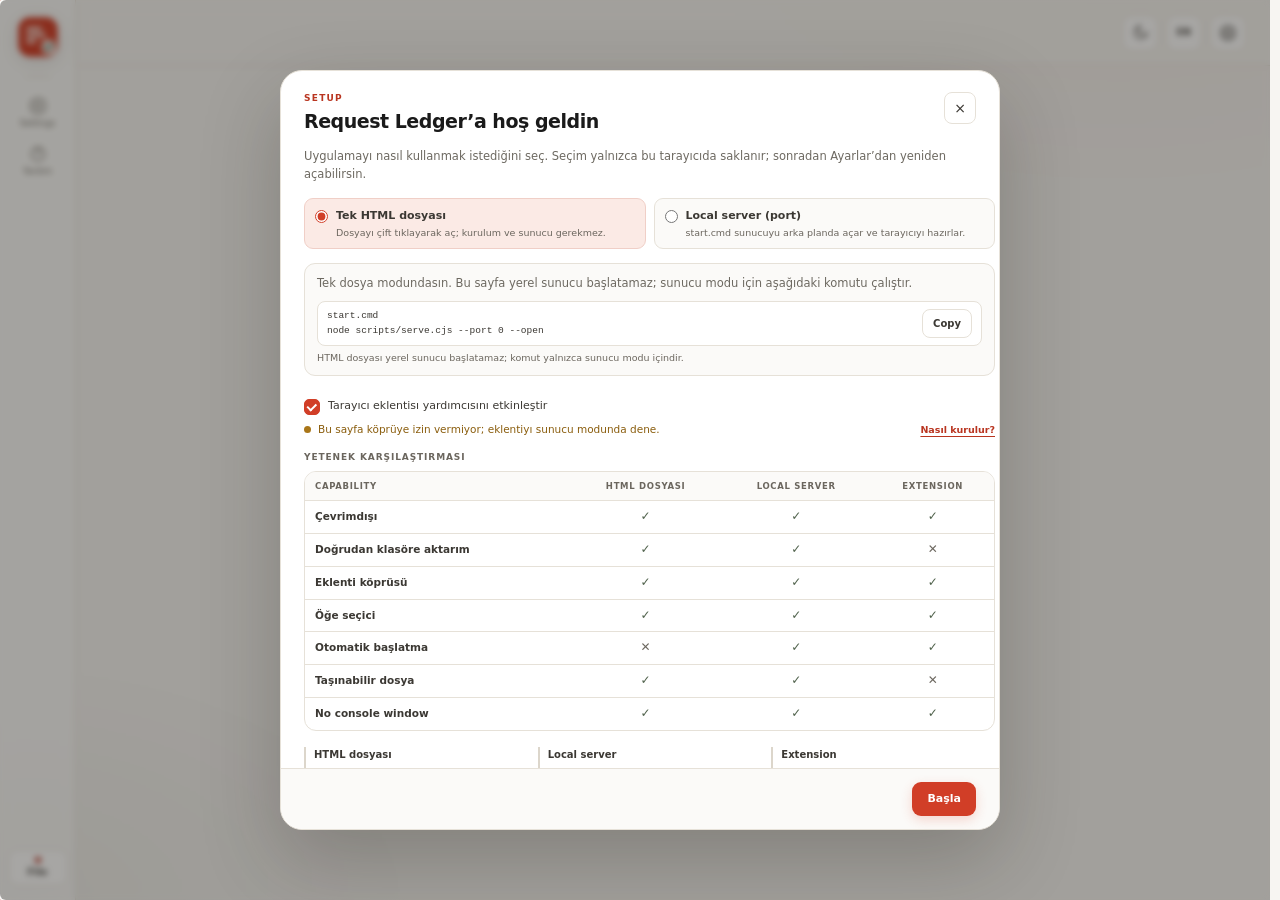
==== commit 9ea483e2: "fix: keep a new request alive after save (tombstone/id reuse), 1.10.3" ====
--- a/index.html
+++ b/index.html
@@ -2057,28 +2057,82 @@
   const PROJECT_LEDGER_PREFIX = "oz-istek-defteri-p-";
   const PROJECT_SCOPE_KEY = "oz-veri-kapsam-v1";
   const THEME_KEY = "gd-theme";
-  const APP_VERSION = "1.10.0";
+  const APP_VERSION = "1.10.3";
 /* Static <title> from <head>; kept for crawlers and restored whenever no project is open. */
 const SEO_TITLE = document.title;
   const CHANGELOG = [
+    {
+      version: "1.10.3",
+      date: "2026-11-11",
+      tr: {
+        features: [],
+        updates: [
+          "HazÄ±r iÅŸaretlenen ve ardÄ±ndan yeni bir istek eklenen istekler artÄ±k kaybolmuyor; bellek yaÅŸadÄ±ÄŸÄ± sÃ¼rece uygulama tek doÄŸruluk kaynaÄŸÄ±dÄ±r.",
+          "Her proje defteri artÄ±k tek yÃ¶nlÃ¼ artan bir revizyon taÅŸÄ±r; eski bir kayÄ±t veya eski eklenti anlÄ±k gÃ¶rÃ¼ntÃ¼sÃ¼ daha yeni veriyi ezemez.",
+          "Eklenti sÃ¼rÃ¼mÃ¼ uygulamadan farklÄ±ysa tek seferlik, engellemeyen bir 'Eklenti sÃ¼rÃ¼mÃ¼ eski â€” gÃ¼ncelleyin.' bildirimi gÃ¶sterilir."
+        ],
+        fixes: [
+          "Sunucu modu aÃ§Ä±lÄ±ÅŸÄ±ndaki projectRegistry ReferenceError dÃ¼zeltildi; aÃ§Ä±lÄ±ÅŸ artÄ±k atomiktir ve yalnÄ±zca tamamlanÄ±nca disk modu etkinleÅŸir.",
+          "Sekme seÃ§ici ve ikinci pencereden Ã¶ÄŸe+gÃ¶rÃ¼ntÃ¼ alma akÄ±ÅŸÄ±ndaki RL_APP_TABS_RESULT aktarÄ±mÄ± dÃ¼zeltildi.",
+          "dock.js yalnÄ±zca yÃ¼klenmiÅŸ eklenti iframe'ine hedef kaynakla, henÃ¼z yÃ¼klenmemiÅŸ pencerelere doÄŸrulanan '*' ile mesaj gÃ¶nderir."
+        ]
+      },
+      en: {
+        features: [],
+        updates: [
+          "A request marked Ready no longer disappears when another request is created next; memory is the single authority while the app is alive.",
+          "Each project ledger now carries a monotonic revision; an older save or a stale companion snapshot can no longer overwrite newer data.",
+          "When the extension build differs from the app, one non-blocking 'Extension build is outdated â€” update it.' notice is shown."
+        ],
+        fixes: [
+          "Fixed the projectRegistry ReferenceError in server-disk bootstrap; boot is atomic and enables disk mode only after full success.",
+          "Fixed the missing RL_APP_TABS_RESULT relay in the tab chooser and the cross-window element+screenshot flow.",
+          "dock.js now posts with the extension origin only to loaded panel iframes, and with a validated '*' to not-yet-loaded windows."
+        ]
+      }
+    },
+    {
+      version: "1.10.1",
+      date: "2026-11-11",
+      tr: {
+        features: [],
+        updates: [
+          "Eklenti, tarayÄ±cÄ± yeniden baÅŸlatÄ±ldÄ±ÄŸÄ±nda hiÃ§bir ÅŸey gÃ¶stermeden Ã¶nce uygulamanÄ±n Ã§alÄ±ÅŸtÄ±ÄŸÄ±nÄ± doÄŸrular; Ã¶nceki oturumdan kalan baÄŸlantÄ± durumu artÄ±k arayÃ¼zÃ¼ aÃ§maz."
+        ],
+        fixes: [
+          "Uygulama kapalÄ±yken tarayÄ±cÄ± yeniden baÅŸlatÄ±ldÄ±ÄŸÄ±nda eklentinin sayfalarda gÃ¶rÃ¼nmesine yol aÃ§an eski varlÄ±k kaydÄ± dÃ¼zeltildi.",
+          "VarlÄ±k kaydÄ± artÄ±k zaman damgasÄ± taÅŸÄ±r; 12 saniyeden eski deÄŸerler yok sayÄ±lÄ±r."
+        ]
+      },
+      en: {
+        features: [],
+        updates: [
+          "After a browser restart the extension verifies the app before showing anything; a connection state from the previous session no longer mounts the UI."
+        ],
+        fixes: [
+          "Fixed stale presence making the companion appear on pages after a browser restart with the app closed.",
+          "Presence records now carry a timestamp; values older than 12 seconds are ignored."
+        ]
+      }
+    },
     {
       version: "1.10.0",
       date: "2026-11-10",
       tr: {
         features: [
-          "Proje silme artık diskteki projects/ klasörünü de kaldırır; isteğe bağlı olarak proje deleted-projects/ altına ZIP olarak arşivlenir ve geri yüklenebilir.",
-          "Tam yedekler sunucudaki backups/ klasörüne yazılır; yedek listesi ve silinen projeler listesi yedekleme ekranından yönetilir.",
-          "Proje verilerini temizle artık tam sıfırlama yapar: projeler ve silinen proje arşivleri silinir, backups/ korunur.",
-          "Rail'de durdur düğmesi yerine durum noktası ve port gösterilir; port değişikliği sessizce yeni sunucuya geçer.",
-          "Dil ve tema sunucudaki rl-config.json dosyasında saklanır; port değişiminde ve yeniden başlatmada korunur."
+          "Proje silme artÄ±k diskteki projects/ klasÃ¶rÃ¼nÃ¼ de kaldÄ±rÄ±r; isteÄŸe baÄŸlÄ± olarak proje deleted-projects/ altÄ±na ZIP olarak arÅŸivlenir ve geri yÃ¼klenebilir.",
+          "Tam yedekler sunucudaki backups/ klasÃ¶rÃ¼ne yazÄ±lÄ±r; yedek listesi ve silinen projeler listesi yedekleme ekranÄ±ndan yÃ¶netilir.",
+          "Proje verilerini temizle artÄ±k tam sÄ±fÄ±rlama yapar: projeler ve silinen proje arÅŸivleri silinir, backups/ korunur.",
+          "Rail'de durdur dÃ¼ÄŸmesi yerine durum noktasÄ± ve port gÃ¶sterilir; port deÄŸiÅŸikliÄŸi sessizce yeni sunucuya geÃ§er.",
+          "Dil ve tema sunucudaki rl-config.json dosyasÄ±nda saklanÄ±r; port deÄŸiÅŸiminde ve yeniden baÅŸlatmada korunur."
         ],
         updates: [
-          "Köprü arayüzünde 'Uzantı' yerine 'Eklenti' kullanılır.",
-          "Bağlantı metinleri sadeleşti; sunucu yalnızca start.cmd ile yeniden başlatılabilir."
+          "KÃ¶prÃ¼ arayÃ¼zÃ¼nde 'UzantÄ±' yerine 'Eklenti' kullanÄ±lÄ±r.",
+          "BaÄŸlantÄ± metinleri sadeleÅŸti; sunucu yalnÄ±zca start.cmd ile yeniden baÅŸlatÄ±labilir."
         ],
         fixes: [
-          "Port değişikliği yeni sunucu /__rl/status yanıtı verene kadar tamamlanmış sayılmaz; başarısız olursa eski sunucu çalışmaya devam eder.",
-          "Çıkan sunucu, yeni sürecin yazdığı .rl-server.lock dosyasını silmez."
+          "Port deÄŸiÅŸikliÄŸi yeni sunucu /__rl/status yanÄ±tÄ± verene kadar tamamlanmÄ±ÅŸ sayÄ±lmaz; baÅŸarÄ±sÄ±z olursa eski sunucu Ã§alÄ±ÅŸmaya devam eder.",
+          "Ã‡Ä±kan sunucu, yeni sÃ¼recin yazdÄ±ÄŸÄ± .rl-server.lock dosyasÄ±nÄ± silmez."
         ]
       },
       en: {
@@ -2090,7 +2144,7 @@
           "Language and theme are stored in rl-config.json on the server and survive a port change and a restart."
         ],
         updates: [
-          "The bridge UI now says \"Eklenti\" instead of \"Uzantı\" in Turkish.",
+          "The bridge UI now says \"Eklenti\" instead of \"UzantÄ±\" in Turkish.",
           "Connection copy is simpler; the server can only be restarted with start.cmd."
         ],
         fixes: [
@@ -2104,17 +2158,17 @@
       date: "2026-11-09",
       tr: {
         features: [
-          "Panelde yapılan düzenlemeler ve Hazır onayı 1 saniye içinde uygulamaya yansır; uygulamadaki düzenlemeler de panelde yeniden yükleme olmadan görünür.",
-          "Yerel sunucu uygulama sekmesi açıkken kapanmaz; arka planda bekleyen sekme sunucuyu düşürmez, F5 aynı portta devam eder."
+          "Panelde yapÄ±lan dÃ¼zenlemeler ve HazÄ±r onayÄ± 1 saniye iÃ§inde uygulamaya yansÄ±r; uygulamadaki dÃ¼zenlemeler de panelde yeniden yÃ¼kleme olmadan gÃ¶rÃ¼nÃ¼r.",
+          "Yerel sunucu uygulama sekmesi aÃ§Ä±kken kapanmaz; arka planda bekleyen sekme sunucuyu dÃ¼ÅŸÃ¼rmez, F5 aynÄ± portta devam eder."
         ],
         updates: [
-          "Projeler ve İstekler bölümü tek sekme şeridi ve tek içerik alanına toparlandı; yinelenen ayırıcı ve sekme görünümü kaldırıldı.",
-          "İstenen port aynı uygulamaya aitse yeniden kullanılır; farklı bir süreçteyse boş porta geçilir ve kullanıcı uyarılır."
+          "Projeler ve Ä°stekler bÃ¶lÃ¼mÃ¼ tek sekme ÅŸeridi ve tek iÃ§erik alanÄ±na toparlandÄ±; yinelenen ayÄ±rÄ±cÄ± ve sekme gÃ¶rÃ¼nÃ¼mÃ¼ kaldÄ±rÄ±ldÄ±.",
+          "Ä°stenen port aynÄ± uygulamaya aitse yeniden kullanÄ±lÄ±r; farklÄ± bir sÃ¼reÃ§teyse boÅŸ porta geÃ§ilir ve kullanÄ±cÄ± uyarÄ±lÄ±r."
         ],
         fixes: [
-          "Köprü proje benimsemesi artık panelde bir bölümü kendiliğinden açmaz; kullanıcının son açık bölümü korunur.",
-          "Hazır onayı yeni bir revizyon damgası taşır; eşitleme sırasında onay durumu düşmez.",
-          "Proje kimliği köprüde ayrıştırıldı: farklı projeler iki defter uyarısı üretmez, yeniden yükleme son projeyi ve kendi defterini açar, eski “Ortak Zemin” kaydı “İçe aktarılan proje” olarak yeniden adlandırılır."
+          "KÃ¶prÃ¼ proje benimsemesi artÄ±k panelde bir bÃ¶lÃ¼mÃ¼ kendiliÄŸinden aÃ§maz; kullanÄ±cÄ±nÄ±n son aÃ§Ä±k bÃ¶lÃ¼mÃ¼ korunur.",
+          "HazÄ±r onayÄ± yeni bir revizyon damgasÄ± taÅŸÄ±r; eÅŸitleme sÄ±rasÄ±nda onay durumu dÃ¼ÅŸmez.",
+          "Proje kimliÄŸi kÃ¶prÃ¼de ayrÄ±ÅŸtÄ±rÄ±ldÄ±: farklÄ± projeler iki defter uyarÄ±sÄ± Ã¼retmez, yeniden yÃ¼kleme son projeyi ve kendi defterini aÃ§ar, eski â€œOrtak Zeminâ€ kaydÄ± â€œÄ°Ã§e aktarÄ±lan projeâ€ olarak yeniden adlandÄ±rÄ±lÄ±r."
         ]
       },
       en: {
@@ -2129,7 +2183,7 @@
         fixes: [
           "Bridge project adoption no longer opens a panel section by itself; the user's last explicit section is preserved.",
           "The Ready toggle carries a new revision, so item-level sync no longer drops the confirmation.",
-          "Project identity is bridge-scoped: different projects never trigger a global ledger conflict, reload reopens the last project and its own ledger, and the old “Ortak Zemin” record is renamed “Imported project”."
+          "Project identity is bridge-scoped: different projects never trigger a global ledger conflict, reload reopens the last project and its own ledger, and the old â€œOrtak Zeminâ€ record is renamed â€œImported projectâ€."
         ]
       }
     },
@@ -2138,22 +2192,22 @@
       date: "2026-11-09",
       tr: {
         features: [
-          "Yeni logo ve uzantı açıcısı: sıcak terracotta kare, üç çizgi ve adaçayı yeşili onay damgası; uzantı düğmesi aynı işareti taşır.",
-          "Uygulamadan ekran görüntüsü ve öğe + ekran görüntüsü: sekmeyi seç, kırp ve görseli isteğe ekle; sayfa ve konum otomatik dolar.",
-          "Çalışma alanı ve projeler: her projenin ayrı defteri, görselleri, dosyaları, Kayıtları, Taslakları ve arşivi var.",
-          "Yedek v4 tüm projeleri ve proje başına medyayı taşır; eski v3 yedekleri tek projeye geri yüklenir.",
-          "Uzantı köprüsü proje kimliğine göre çalışır; file://, localhost ve 127.0.0.1 sayfaları bağlanabilir.",
-          "İlk kurulum ekranı tek HTML dosyası ile yerel sunucuyu karşılaştırır; port, durdurma ve port değişikliği uyarısı Ayarlar’dan yönetilir."
+          "Yeni logo ve uzantÄ± aÃ§Ä±cÄ±sÄ±: sÄ±cak terracotta kare, Ã¼Ã§ Ã§izgi ve adaÃ§ayÄ± yeÅŸili onay damgasÄ±; uzantÄ± dÃ¼ÄŸmesi aynÄ± iÅŸareti taÅŸÄ±r.",
+          "Uygulamadan ekran gÃ¶rÃ¼ntÃ¼sÃ¼ ve Ã¶ÄŸe + ekran gÃ¶rÃ¼ntÃ¼sÃ¼: sekmeyi seÃ§, kÄ±rp ve gÃ¶rseli isteÄŸe ekle; sayfa ve konum otomatik dolar.",
+          "Ã‡alÄ±ÅŸma alanÄ± ve projeler: her projenin ayrÄ± defteri, gÃ¶rselleri, dosyalarÄ±, KayÄ±tlarÄ±, TaslaklarÄ± ve arÅŸivi var.",
+          "Yedek v4 tÃ¼m projeleri ve proje baÅŸÄ±na medyayÄ± taÅŸÄ±r; eski v3 yedekleri tek projeye geri yÃ¼klenir.",
+          "UzantÄ± kÃ¶prÃ¼sÃ¼ proje kimliÄŸine gÃ¶re Ã§alÄ±ÅŸÄ±r; file://, localhost ve 127.0.0.1 sayfalarÄ± baÄŸlanabilir.",
+          "Ä°lk kurulum ekranÄ± tek HTML dosyasÄ± ile yerel sunucuyu karÅŸÄ±laÅŸtÄ±rÄ±r; port, durdurma ve port deÄŸiÅŸikliÄŸi uyarÄ±sÄ± Ayarlarâ€™dan yÃ¶netilir."
         ],
         updates: [
-          "Öğe seçici, ekran görüntüsü ve öğe + ekran görüntüsü aynı sekme seçiciyi, ilerleme durumunu ve iptal akışını kullanır.",
-          "start.cmd son portu hatırlar; dolu portta boş porta geçer ve kullanıcıyı uyarır. stop.cmd sunucuyu kapatır.",
-          "Arayüz metinleri temizlendi: yinelenen başlıklar, İngilizce arayüzde kalan Türkçe metinler ve yedek açıklamaları sadeleştirildi."
+          "Ã–ÄŸe seÃ§ici, ekran gÃ¶rÃ¼ntÃ¼sÃ¼ ve Ã¶ÄŸe + ekran gÃ¶rÃ¼ntÃ¼sÃ¼ aynÄ± sekme seÃ§iciyi, ilerleme durumunu ve iptal akÄ±ÅŸÄ±nÄ± kullanÄ±r.",
+          "start.cmd son portu hatÄ±rlar; dolu portta boÅŸ porta geÃ§er ve kullanÄ±cÄ±yÄ± uyarÄ±r. stop.cmd sunucuyu kapatÄ±r.",
+          "ArayÃ¼z metinleri temizlendi: yinelenen baÅŸlÄ±klar, Ä°ngilizce arayÃ¼zde kalan TÃ¼rkÃ§e metinler ve yedek aÃ§Ä±klamalarÄ± sadeleÅŸtirildi."
         ],
         fixes: [
-          "Köprü artık file:// ve 127.0.0.1 kaynaklarını kabul eder; dosya sayfalarında mesaj kimliği null olarak doğrulanır.",
-          "Eşit zaman damgalı isteklerde yerel kayıt korunur; canlı eşitleme veri kaybetmez.",
-          "Flyout işaretçi oku panelin kenarıyla hizalandı ve ayrıntı panelinin yüksekliği sabit kaldı."
+          "KÃ¶prÃ¼ artÄ±k file:// ve 127.0.0.1 kaynaklarÄ±nÄ± kabul eder; dosya sayfalarÄ±nda mesaj kimliÄŸi null olarak doÄŸrulanÄ±r.",
+          "EÅŸit zaman damgalÄ± isteklerde yerel kayÄ±t korunur; canlÄ± eÅŸitleme veri kaybetmez.",
+          "Flyout iÅŸaretÃ§i oku panelin kenarÄ±yla hizalandÄ± ve ayrÄ±ntÄ± panelinin yÃ¼ksekliÄŸi sabit kaldÄ±."
         ]
       },
       en: {
@@ -2182,20 +2236,20 @@
       date: "2026-11-09",
       tr: {
         features: [
-          "Proje çalışma alanı: tek kayıt defteri, proje başına ayrı istekler, dışa aktarma hedefi ve arşiv.",
-          "Proje başına görseller, dosya ekleri, Kayıtlar, Taslaklar ve dışa aktarma geçmişi; yedek v4 tüm projeleri ve medyayı taşır.",
-          "Uzantıyla canlı bağlantı: proje kimliği eşleşen istekler iki yönlü eşitlenir; öğe seçici uygulamadan başka bir sekmede çalışır.",
-          "İlk kurulum ekranı: tek HTML dosyası veya yerel sunucu seçimi, uzantı durumu ve yetenek karşılaştırması.",
-          "Yerel sunucu modu: start.cmd/stop.cmd, boş port seçimi, otomatik açılış; sunucu canlı sekme varken kapanmaz, sekme kapanınca en az 5 dakika bekler."
+          "Proje Ã§alÄ±ÅŸma alanÄ±: tek kayÄ±t defteri, proje baÅŸÄ±na ayrÄ± istekler, dÄ±ÅŸa aktarma hedefi ve arÅŸiv.",
+          "Proje baÅŸÄ±na gÃ¶rseller, dosya ekleri, KayÄ±tlar, Taslaklar ve dÄ±ÅŸa aktarma geÃ§miÅŸi; yedek v4 tÃ¼m projeleri ve medyayÄ± taÅŸÄ±r.",
+          "UzantÄ±yla canlÄ± baÄŸlantÄ±: proje kimliÄŸi eÅŸleÅŸen istekler iki yÃ¶nlÃ¼ eÅŸitlenir; Ã¶ÄŸe seÃ§ici uygulamadan baÅŸka bir sekmede Ã§alÄ±ÅŸÄ±r.",
+          "Ä°lk kurulum ekranÄ±: tek HTML dosyasÄ± veya yerel sunucu seÃ§imi, uzantÄ± durumu ve yetenek karÅŸÄ±laÅŸtÄ±rmasÄ±.",
+          "Yerel sunucu modu: start.cmd/stop.cmd, boÅŸ port seÃ§imi, otomatik aÃ§Ä±lÄ±ÅŸ; sunucu canlÄ± sekme varken kapanmaz, sekme kapanÄ±nca en az 5 dakika bekler."
         ],
         updates: [
-          "Uzantı köprüsü artık her localhost portunda çalışır; 127.0.0.1 izin listesinin dışında kalır.",
-          "Metin temizliği: yinelenen başlıklar, İngilizce arayüzde kalan Türkçe metinler ve yedek açıklamaları sadeleştirildi.",
-          "Yedek sürümü v4 oldu; eski v3 yedekleri tek projeye geri yüklenmeye devam eder."
+          "UzantÄ± kÃ¶prÃ¼sÃ¼ artÄ±k her localhost portunda Ã§alÄ±ÅŸÄ±r; 127.0.0.1 izin listesinin dÄ±ÅŸÄ±nda kalÄ±r.",
+          "Metin temizliÄŸi: yinelenen baÅŸlÄ±klar, Ä°ngilizce arayÃ¼zde kalan TÃ¼rkÃ§e metinler ve yedek aÃ§Ä±klamalarÄ± sadeleÅŸtirildi.",
+          "Yedek sÃ¼rÃ¼mÃ¼ v4 oldu; eski v3 yedekleri tek projeye geri yÃ¼klenmeye devam eder."
         ],
         fixes: [
-          "Flyout işaretçi oku panelin kenarıyla hizalandı.",
-          "Proje değiştirme ve kaydedilmemiş değişiklik onayı proje kapsamına alındı."
+          "Flyout iÅŸaretÃ§i oku panelin kenarÄ±yla hizalandÄ±.",
+          "Proje deÄŸiÅŸtirme ve kaydedilmemiÅŸ deÄŸiÅŸiklik onayÄ± proje kapsamÄ±na alÄ±ndÄ±."
         ]
       },
       en: {
@@ -2222,17 +2276,17 @@
       date: "2026-11-08",
       tr: {
         features: [
-          "Canlı bağlantı: uygulama açıkken istekler ve proje adı uzantıyla iki yönlü eşitleniyor.",
-          "Uygulamada proje oluşturma ve Ayarlar > Sistem'den proje adını değiştirme.",
-          "Öğe seçici artık uygulamadan da çalışıyor: hangi sekmeden seçileceğini sorar, sayfa ve konumu doldurur."
+          "CanlÄ± baÄŸlantÄ±: uygulama aÃ§Ä±kken istekler ve proje adÄ± uzantÄ±yla iki yÃ¶nlÃ¼ eÅŸitleniyor.",
+          "Uygulamada proje oluÅŸturma ve Ayarlar > Sistem'den proje adÄ±nÄ± deÄŸiÅŸtirme.",
+          "Ã–ÄŸe seÃ§ici artÄ±k uygulamadan da Ã§alÄ±ÅŸÄ±yor: hangi sekmeden seÃ§ileceÄŸini sorar, sayfa ve konumu doldurur."
         ],
         updates: [
-          "Bağlantı yalnızca yerel dosya veya localhost üzerinde kurulur ve uygulama sekmesi açıkken sürer; görseller ve dosyalar canlı eşitlenmez."
+          "BaÄŸlantÄ± yalnÄ±zca yerel dosya veya localhost Ã¼zerinde kurulur ve uygulama sekmesi aÃ§Ä±kken sÃ¼rer; gÃ¶rseller ve dosyalar canlÄ± eÅŸitlenmez."
         ],
         fixes: [
-          "Flyout'un işaretçi oku artık panelin kenarıyla hizalı.",
-          "Bir istek yeniden açıldığında ayrıntı panelinin yüksekliği değişmiyor.",
-          "Başlık marquee'si ve hazır oranı halkası düzeltildi."
+          "Flyout'un iÅŸaretÃ§i oku artÄ±k panelin kenarÄ±yla hizalÄ±.",
+          "Bir istek yeniden aÃ§Ä±ldÄ±ÄŸÄ±nda ayrÄ±ntÄ± panelinin yÃ¼ksekliÄŸi deÄŸiÅŸmiyor.",
+          "BaÅŸlÄ±k marquee'si ve hazÄ±r oranÄ± halkasÄ± dÃ¼zeltildi."
         ]
       },
       en: {
@@ -2256,19 +2310,19 @@
       date: "2026-11-08",
       tr: {
         features: [
-          "Hemen Aktar artık mevcut dışa aktarma seçimlerini kaydediyor; sonraki aktarımlar aynı seçimlerle çalışıyor.",
-          "Hakkında bölümüne destek bağlantısı eklendi."
+          "Hemen Aktar artÄ±k mevcut dÄ±ÅŸa aktarma seÃ§imlerini kaydediyor; sonraki aktarÄ±mlar aynÄ± seÃ§imlerle Ã§alÄ±ÅŸÄ±yor.",
+          "HakkÄ±nda bÃ¶lÃ¼mÃ¼ne destek baÄŸlantÄ±sÄ± eklendi."
         ],
         updates: [
-          "Destek widget'ı kaldırıldı: uygulama artık hiçbir üçüncü taraf betiği yüklemiyor.",
-          "Yedek geri yüklemede medya ve kayıtlar doğrulama tamamlanmadan silinmiyor.",
-          "Yedek dosyalarına sürüm ve boyut sınırı getirildi."
+          "Destek widget'Ä± kaldÄ±rÄ±ldÄ±: uygulama artÄ±k hiÃ§bir Ã¼Ã§Ã¼ncÃ¼ taraf betiÄŸi yÃ¼klemiyor.",
+          "Yedek geri yÃ¼klemede medya ve kayÄ±tlar doÄŸrulama tamamlanmadan silinmiyor.",
+          "Yedek dosyalarÄ±na sÃ¼rÃ¼m ve boyut sÄ±nÄ±rÄ± getirildi."
         ],
         fixes: [
-          "Satırları aynı tür içinde yukarı/aşağı taşıma artık görünür şekilde çalışıyor.",
-          "İngilizce arayüzde Türkçe kalan kaydetme bildirimi düzeltildi.",
-          "Yedek indirme artık klasör seçimi sormadan doğrudan indiriyor.",
-          "Dışa aktarma da klasör seçimi sormadan doğrudan indiriyor; klasör yalnızca istersen seçiliyor."
+          "SatÄ±rlarÄ± aynÄ± tÃ¼r iÃ§inde yukarÄ±/aÅŸaÄŸÄ± taÅŸÄ±ma artÄ±k gÃ¶rÃ¼nÃ¼r ÅŸekilde Ã§alÄ±ÅŸÄ±yor.",
+          "Ä°ngilizce arayÃ¼zde TÃ¼rkÃ§e kalan kaydetme bildirimi dÃ¼zeltildi.",
+          "Yedek indirme artÄ±k klasÃ¶r seÃ§imi sormadan doÄŸrudan indiriyor.",
+          "DÄ±ÅŸa aktarma da klasÃ¶r seÃ§imi sormadan doÄŸrudan indiriyor; klasÃ¶r yalnÄ±zca istersen seÃ§iliyor."
         ]
       },
       en: {
@@ -2296,7 +2350,7 @@
         features: [],
         updates: [],
         fixes: [
-          "390 px ve altında üst bardaki taşma giderildi; kök dizin grubu ve proje adı mobilde gizleniyor."
+          "390 px ve altÄ±nda Ã¼st bardaki taÅŸma giderildi; kÃ¶k dizin grubu ve proje adÄ± mobilde gizleniyor."
         ]
       },
       en: {
@@ -2312,12 +2366,12 @@
       date: "2026-11-06",
       tr: {
         features: [
-          "Varsayılan uygulama dili İngilizce yapıldı."
+          "VarsayÄ±lan uygulama dili Ä°ngilizce yapÄ±ldÄ±."
         ],
         updates: [
-          "Dışa aktarım dizini seçilmediğinde ana başlık ve tarayıcı sekmesi için varsayılan proje adı “Projem” oldu.",
-          "Dizin seçildiğinde proje adı yine seçilen klasörün adından alınıyor.",
-          "İngilizce ana açıklama cümlesi dil bilgisi açısından düzenlendi."
+          "DÄ±ÅŸa aktarÄ±m dizini seÃ§ilmediÄŸinde ana baÅŸlÄ±k ve tarayÄ±cÄ± sekmesi iÃ§in varsayÄ±lan proje adÄ± â€œProjemâ€ oldu.",
+          "Dizin seÃ§ildiÄŸinde proje adÄ± yine seÃ§ilen klasÃ¶rÃ¼n adÄ±ndan alÄ±nÄ±yor.",
+          "Ä°ngilizce ana aÃ§Ä±klama cÃ¼mlesi dil bilgisi aÃ§Ä±sÄ±ndan dÃ¼zenlendi."
         ],
         fixes: []
       },
@@ -2326,7 +2380,7 @@
           "The default application language is now English."
         ],
         updates: [
-          "When no export directory is selected, the default project name is “My Project” in the heading and browser tab.",
+          "When no export directory is selected, the default project name is â€œMy Projectâ€ in the heading and browser tab.",
           "When a directory is selected, the project name still comes from the selected folder.",
           "Improved the English wording of the main description sentence."
         ],
@@ -2338,14 +2392,14 @@
       date: "2026-11-06",
       tr: {
         features: [
-          "Sol panel menüleri Ayarlar, Yedek ve Yardım olarak sadeleştirildi.",
-          "Dil değişiminde logo TR için ID, EN için RL oluyor."
+          "Sol panel menÃ¼leri Ayarlar, Yedek ve YardÄ±m olarak sadeleÅŸtirildi.",
+          "Dil deÄŸiÅŸiminde logo TR iÃ§in ID, EN iÃ§in RL oluyor."
         ],
         updates: [
-          "Sol paneldeki tarih bilgisi kaldırıldı.",
-          "Dışa aktarım dizini seçilmediğinde üst barda “Dışa aktarım dizini seçilmedi” yazıyor.",
-          "Temiz Defter butonunun yüksekliği Yeni İstek butonuyla eşitlendi.",
-          "Sol panelde seçili menü vurgusu kaldırıldı."
+          "Sol paneldeki tarih bilgisi kaldÄ±rÄ±ldÄ±.",
+          "DÄ±ÅŸa aktarÄ±m dizini seÃ§ilmediÄŸinde Ã¼st barda â€œDÄ±ÅŸa aktarÄ±m dizini seÃ§ilmediâ€ yazÄ±yor.",
+          "Temiz Defter butonunun yÃ¼ksekliÄŸi Yeni Ä°stek butonuyla eÅŸitlendi.",
+          "Sol panelde seÃ§ili menÃ¼ vurgusu kaldÄ±rÄ±ldÄ±."
         ],
         fixes: []
       },
@@ -2356,7 +2410,7 @@
         ],
         updates: [
           "Removed the date from the left rail.",
-          "The top bar now shows “Export directory not selected” when no export directory is chosen.",
+          "The top bar now shows â€œExport directory not selectedâ€ when no export directory is chosen.",
           "Clear Ledger button height now matches the New Request button.",
           "Removed the selected-menu highlight from the left rail."
         ],
@@ -2369,14 +2423,14 @@
       tr: {
         features: [
           "Sol panele Ayarlar butonu eklendi.",
-          "Tema ve Ayarlar ikonları arasına TR/EN dil geçiş butonu eklendi.",
-          "Tarih ana sayfadan sol panelin en altına taşındı.",
-          "Dışa aktarım dizini seçilmediğinde proje noktası kırmızı gösteriliyor."
+          "Tema ve Ayarlar ikonlarÄ± arasÄ±na TR/EN dil geÃ§iÅŸ butonu eklendi.",
+          "Tarih ana sayfadan sol panelin en altÄ±na taÅŸÄ±ndÄ±.",
+          "DÄ±ÅŸa aktarÄ±m dizini seÃ§ilmediÄŸinde proje noktasÄ± kÄ±rmÄ±zÄ± gÃ¶steriliyor."
         ],
         updates: [
-          "Toaster bildirimleri üst headerda, tema değiştirme ikonunun soluna taşındı.",
-          "Ayarlar’daki Kök Dizini seçme ikonundan yeşil renk kaldırıldı.",
-          "Sol paneldeki Yerel yazısı ve yeşil noktası kaldırıldı."
+          "Toaster bildirimleri Ã¼st headerda, tema deÄŸiÅŸtirme ikonunun soluna taÅŸÄ±ndÄ±.",
+          "Ayarlarâ€™daki KÃ¶k Dizini seÃ§me ikonundan yeÅŸil renk kaldÄ±rÄ±ldÄ±.",
+          "Sol paneldeki Yerel yazÄ±sÄ± ve yeÅŸil noktasÄ± kaldÄ±rÄ±ldÄ±."
         ],
         fixes: []
       },
@@ -2402,8 +2456,8 @@
         features: [],
         updates: [],
         fixes: [
-          "Ana sayfadaki Kök Dizini kutusunda bulunan yeşil klasör ikonunun yeşil rengi kaldırıldı.",
-          "Aynı nötr ikon görünümü karanlık temada da uygulandı."
+          "Ana sayfadaki KÃ¶k Dizini kutusunda bulunan yeÅŸil klasÃ¶r ikonunun yeÅŸil rengi kaldÄ±rÄ±ldÄ±.",
+          "AynÄ± nÃ¶tr ikon gÃ¶rÃ¼nÃ¼mÃ¼ karanlÄ±k temada da uygulandÄ±."
         ]
       },
       en: {
@@ -2420,18 +2474,18 @@
       date: "2026-11-06",
       tr: {
         features: [
-          "Güncelleme Geçmişi kayıtları Hakkında altında alt alta link olarak gösteriliyor.",
-          "Güncelleme notu modalı, Ayarlar > Hakkında açıkken üzerine açılıyor; kapanınca Ayarlar geri geliyor.",
-          "Ana sayfadaki Kök Dizini kutusu, Dışa Aktarım Dizini kutusuyla aynı birleşik tasarıma kavuştu."
+          "GÃ¼ncelleme GeÃ§miÅŸi kayÄ±tlarÄ± HakkÄ±nda altÄ±nda alt alta link olarak gÃ¶steriliyor.",
+          "GÃ¼ncelleme notu modalÄ±, Ayarlar > HakkÄ±nda aÃ§Ä±kken Ã¼zerine aÃ§Ä±lÄ±yor; kapanÄ±nca Ayarlar geri geliyor.",
+          "Ana sayfadaki KÃ¶k Dizini kutusu, DÄ±ÅŸa AktarÄ±m Dizini kutusuyla aynÄ± birleÅŸik tasarÄ±ma kavuÅŸtu."
         ],
         updates: [
-          "Hakkında alanında geliştirici, sürüm, repo ve iletişim 2 sütun; Güncelleme Geçmişi tek satır olarak düzenlendi.",
-          "Kök Dizini seçme ikonu Dışa Aktarım Dizini ikonuyla aynı yeşil renge getirildi.",
-          "Buy Me a Coffee widget’ı modal açıkken gizlenmiyor.",
-          "Hakkında bölümündeki Buy Me a Coffee görseli kaldırıldı."
+          "HakkÄ±nda alanÄ±nda geliÅŸtirici, sÃ¼rÃ¼m, repo ve iletiÅŸim 2 sÃ¼tun; GÃ¼ncelleme GeÃ§miÅŸi tek satÄ±r olarak dÃ¼zenlendi.",
+          "KÃ¶k Dizini seÃ§me ikonu DÄ±ÅŸa AktarÄ±m Dizini ikonuyla aynÄ± yeÅŸil renge getirildi.",
+          "Buy Me a Coffee widgetâ€™Ä± modal aÃ§Ä±kken gizlenmiyor.",
+          "HakkÄ±nda bÃ¶lÃ¼mÃ¼ndeki Buy Me a Coffee gÃ¶rseli kaldÄ±rÄ±ldÄ±."
         ],
         fixes: [
-          "Kök Dizini kutusunun bitişik dizin kutusu tasarımıyla uyuşmaması giderildi."
+          "KÃ¶k Dizini kutusunun bitiÅŸik dizin kutusu tasarÄ±mÄ±yla uyuÅŸmamasÄ± giderildi."
         ]
       },
       en: {
@@ -2456,18 +2510,18 @@
       date: "2026-11-06",
       tr: {
         features: [
-          "Güncelleme Geçmişi son 5 kayıtla sınırlandırıldı; ilk 5 kayıt link olarak gösteriliyor.",
-          "Hazır onayı verilen istekler, onay geri alınmadan düzenlenemiyor.",
-          "Proje Dizini adı Dışa Aktarım Dizini olarak güncellendi.",
-          "Hemen Aktar butonu artık yalnızca bilgilendirme gösteriyor; davranışı yalnızca Ayarlar değiştiriyor."
+          "GÃ¼ncelleme GeÃ§miÅŸi son 5 kayÄ±tla sÄ±nÄ±rlandÄ±rÄ±ldÄ±; ilk 5 kayÄ±t link olarak gÃ¶steriliyor.",
+          "HazÄ±r onayÄ± verilen istekler, onay geri alÄ±nmadan dÃ¼zenlenemiyor.",
+          "Proje Dizini adÄ± DÄ±ÅŸa AktarÄ±m Dizini olarak gÃ¼ncellendi.",
+          "Hemen Aktar butonu artÄ±k yalnÄ±zca bilgilendirme gÃ¶steriyor; davranÄ±ÅŸÄ± yalnÄ±zca Ayarlar deÄŸiÅŸtiriyor."
         ],
         updates: [
-          "Hakkında alanı tek sütunlu ve güncelleme kayıtları linkli hale getirildi.",
-          "Sonraki adım butonu turuncu ana buton tasarımına ve sağ ok ikonuna kavuştu.",
-          "Dışa Aktar, Yeni İstek ve Temiz Defter butonları Kaydet butonu tasarımıyla eşleştirildi."
+          "HakkÄ±nda alanÄ± tek sÃ¼tunlu ve gÃ¼ncelleme kayÄ±tlarÄ± linkli hale getirildi.",
+          "Sonraki adÄ±m butonu turuncu ana buton tasarÄ±mÄ±na ve saÄŸ ok ikonuna kavuÅŸtu.",
+          "DÄ±ÅŸa Aktar, Yeni Ä°stek ve Temiz Defter butonlarÄ± Kaydet butonu tasarÄ±mÄ±yla eÅŸleÅŸtirildi."
         ],
         fixes: [
-          "Karanlık temada hazır istek kenarlığı ve klasör ikonu için çırtlak yeşil tonlar koyulaştırıldı."
+          "KaranlÄ±k temada hazÄ±r istek kenarlÄ±ÄŸÄ± ve klasÃ¶r ikonu iÃ§in Ã§Ä±rtlak yeÅŸil tonlar koyulaÅŸtÄ±rÄ±ldÄ±."
         ]
       },
       en: {
@@ -2492,31 +2546,31 @@
       date: "2026-11-06",
       tr: {
         features: [
-          "Ayarlar; Sistem, Yapılandırma ve Hakkında sekmelerine ayrıldı.",
-          "Hemen aktar dışa aktarma davranışı eklendi.",
-          "Kayıtları yeniden adlandırma özelliği eklendi.",
-          "Defter kimliği ile mükerrer kayıt uyarısı eklendi.",
-          "Güncelleme Geçmişi penceresi eklendi.",
-          "Buy Me a Coffee desteği eklendi."
+          "Ayarlar; Sistem, YapÄ±landÄ±rma ve HakkÄ±nda sekmelerine ayrÄ±ldÄ±.",
+          "Hemen aktar dÄ±ÅŸa aktarma davranÄ±ÅŸÄ± eklendi.",
+          "KayÄ±tlarÄ± yeniden adlandÄ±rma Ã¶zelliÄŸi eklendi.",
+          "Defter kimliÄŸi ile mÃ¼kerrer kayÄ±t uyarÄ±sÄ± eklendi.",
+          "GÃ¼ncelleme GeÃ§miÅŸi penceresi eklendi.",
+          "Buy Me a Coffee desteÄŸi eklendi."
         ],
         updates: [
-          "Dil ve tema seçimi otomatik kaydediliyor.",
-          "Kaydet butonu modalı kapatmıyor; 2 saniyelik geri bildirim gösteriyor.",
-          "Varsayılanlara Dön yalnızca klasör ve dışa aktarma davranışı ayarlarını sıfırlıyor.",
-          "Ajan kartları hizalı ızgaraya geçirildi; kaldırma ikonu kullanılıyor.",
-          "Kök ve dışa aktarım dizinleri tam yol ve ikonlu butonlarla gösteriliyor.",
-          "Eksik istek uyarısı ilerleme kartının içine taşındı.",
-          "Dışa aktarma adım butonları ortalandı.",
-          "Ajan seçimi zorunlu olmaktan çıkarıldı.",
-          "İngilizce çeviri kapsamı ve Markdown çıktısı genişletildi.",
-          "Yardım içeriği güncellendi."
+          "Dil ve tema seÃ§imi otomatik kaydediliyor.",
+          "Kaydet butonu modalÄ± kapatmÄ±yor; 2 saniyelik geri bildirim gÃ¶steriyor.",
+          "VarsayÄ±lanlara DÃ¶n yalnÄ±zca klasÃ¶r ve dÄ±ÅŸa aktarma davranÄ±ÅŸÄ± ayarlarÄ±nÄ± sÄ±fÄ±rlÄ±yor.",
+          "Ajan kartlarÄ± hizalÄ± Ä±zgaraya geÃ§irildi; kaldÄ±rma ikonu kullanÄ±lÄ±yor.",
+          "KÃ¶k ve dÄ±ÅŸa aktarÄ±m dizinleri tam yol ve ikonlu butonlarla gÃ¶steriliyor.",
+          "Eksik istek uyarÄ±sÄ± ilerleme kartÄ±nÄ±n iÃ§ine taÅŸÄ±ndÄ±.",
+          "DÄ±ÅŸa aktarma adÄ±m butonlarÄ± ortalandÄ±.",
+          "Ajan seÃ§imi zorunlu olmaktan Ã§Ä±karÄ±ldÄ±.",
+          "Ä°ngilizce Ã§eviri kapsamÄ± ve Markdown Ã§Ä±ktÄ±sÄ± geniÅŸletildi.",
+          "YardÄ±m iÃ§eriÄŸi gÃ¼ncellendi."
         ],
         fixes: [
-          "Kök dizini varsayılan yolundaki fazladan eğik çizgi düzeltildi.",
-          "Proje kutusundaki fazladan ikon ve yeşil nokta kaldırıldı.",
-          "Başlıksız istek metninin İngilizce çevirisi düzeltildi.",
-          "Arşiv başlığındaki yinelenen metin kaldırıldı.",
-          "Buton genişlikleri içerikle hizalandı."
+          "KÃ¶k dizini varsayÄ±lan yolundaki fazladan eÄŸik Ã§izgi dÃ¼zeltildi.",
+          "Proje kutusundaki fazladan ikon ve yeÅŸil nokta kaldÄ±rÄ±ldÄ±.",
+          "BaÅŸlÄ±ksÄ±z istek metninin Ä°ngilizce Ã§evirisi dÃ¼zeltildi.",
+          "ArÅŸiv baÅŸlÄ±ÄŸÄ±ndaki yinelenen metin kaldÄ±rÄ±ldÄ±.",
+          "Buton geniÅŸlikleri iÃ§erikle hizalandÄ±."
         ]
       },
       en: {
@@ -2554,9 +2608,9 @@
       date: "2026-11-06",
       tr: {
         features: [
-          "İstek defteri, tür bazlı alanlar, görsel ve dosya ekleri.",
-          "Markdown, ZIP ve tek dosya dışa aktarma.",
-          "Planlama, ajanlar ve kayıt/arşiv sistemi.",
+          "Ä°stek defteri, tÃ¼r bazlÄ± alanlar, gÃ¶rsel ve dosya ekleri.",
+          "Markdown, ZIP ve tek dosya dÄ±ÅŸa aktarma.",
+          "Planlama, ajanlar ve kayÄ±t/arÅŸiv sistemi.",
           "ZIP ve JSON yedekleme."
         ],
         updates: [],
@@ -2590,20 +2644,20 @@
   const JPEG_QUALITY = 0.82;
 
   const TYPES = [
-    { id:"feature",  label:"Yeni Özellik",     cls:"tag--feature",  ph:"Yeni özellik ne yapmalı? Hangi sorunu çözüyor?", desc:"Yeni bir işlev, ekran veya akış ekle." },
-    { id:"update",   label:"Güncelleme",       cls:"tag--update",   ph:"Neyin değişmesini istiyorsun? Ekranda nasıl görünmeli?", desc:"Mevcut bir alanı, akışı veya davranışı değiştir." },
-    { id:"remove",   label:"Kaldırma",         cls:"tag--remove",   ph:"Ne kaldırılmalı ve neden?", desc:"Bir öğeyi, alanı veya akışı kaldır." },
-    { id:"design",   label:"Tasarım / İçerik", cls:"tag--design",   ph:"Hangi metin, renk, boşluk veya bileşen değişmeli?", desc:"Tasarım, metin, görsel veya örnek dosya paylaş." },
-    { id:"question", label:"Soru",             cls:"tag--question", ph:"Sorunuzu net yazın; gerekirse ekran görüntüsü ekleyin.", desc:"Proje veya uygulama hakkında soru sor." },
-    { id:"bug",      label:"Hata",             cls:"tag--bug",      ph:"Hata nasıl ortaya çıkıyor? Beklenen ve gerçekleşen davranış ne?", desc:"Hata, console kaydı veya beklenmeyen davranış bildir." }
+    { id:"feature",  label:"Yeni Ã–zellik",     cls:"tag--feature",  ph:"Yeni Ã¶zellik ne yapmalÄ±? Hangi sorunu Ã§Ã¶zÃ¼yor?", desc:"Yeni bir iÅŸlev, ekran veya akÄ±ÅŸ ekle." },
+    { id:"update",   label:"GÃ¼ncelleme",       cls:"tag--update",   ph:"Neyin deÄŸiÅŸmesini istiyorsun? Ekranda nasÄ±l gÃ¶rÃ¼nmeli?", desc:"Mevcut bir alanÄ±, akÄ±ÅŸÄ± veya davranÄ±ÅŸÄ± deÄŸiÅŸtir." },
+    { id:"remove",   label:"KaldÄ±rma",         cls:"tag--remove",   ph:"Ne kaldÄ±rÄ±lmalÄ± ve neden?", desc:"Bir Ã¶ÄŸeyi, alanÄ± veya akÄ±ÅŸÄ± kaldÄ±r." },
+    { id:"design",   label:"TasarÄ±m / Ä°Ã§erik", cls:"tag--design",   ph:"Hangi metin, renk, boÅŸluk veya bileÅŸen deÄŸiÅŸmeli?", desc:"TasarÄ±m, metin, gÃ¶rsel veya Ã¶rnek dosya paylaÅŸ." },
+    { id:"question", label:"Soru",             cls:"tag--question", ph:"Sorunuzu net yazÄ±n; gerekirse ekran gÃ¶rÃ¼ntÃ¼sÃ¼ ekleyin.", desc:"Proje veya uygulama hakkÄ±nda soru sor." },
+    { id:"bug",      label:"Hata",             cls:"tag--bug",      ph:"Hata nasÄ±l ortaya Ã§Ä±kÄ±yor? Beklenen ve gerÃ§ekleÅŸen davranÄ±ÅŸ ne?", desc:"Hata, console kaydÄ± veya beklenmeyen davranÄ±ÅŸ bildir." }
   ];
   const TYPE_MAP = {};
   TYPES.forEach(function(t){ TYPE_MAP[t.id] = t; });
 
   const PRIORITIES = [
-    { id:"low",      label:"Düşük",  cls:"prio--low" },
+    { id:"low",      label:"DÃ¼ÅŸÃ¼k",  cls:"prio--low" },
     { id:"normal",   label:"Normal", cls:"prio--normal" },
-    { id:"high",     label:"Yüksek", cls:"prio--high" },
+    { id:"high",     label:"YÃ¼ksek", cls:"prio--high" },
     { id:"critical", label:"Kritik", cls:"prio--critical" }
   ];
   const PRIORITY_MAP = {};
@@ -2624,726 +2678,727 @@
   AGENT_ROLES.forEach(function(role){ AGENT_ROLE_ORDER[role.id] = role.order; });
 
   const PLANNING_TESTS = [
-    { id:"full",  label:"Tam koşu",  note:"Yapılması gereken bütün testler gerçekleştirilebilir.", noteEn:"All required tests can be performed." },
-    { id:"light", label:"Hafif koşu", note:"Testler sonrası hata dönüyorsa fix işlemlerinden sonra sadece ilgili dosyalarda ve hata alınan bölümlerde test işlemi yapılacak. Bütün fixler gerçekleştirildikten sonra bir kez tam koşu yapılır. Tam koşu sonucunda yine hata alınırsa döngü devam eder. (Kodlama > Test > Hata Yok > Full Test > Hata > İlgili hata için fix > İlgili hata için Test > Hata yok > Full Test)", noteEn:"If errors are found after testing, run tests only on the affected files and areas after fixes. Once all fixes are complete, perform one full run. If the full run still fails, repeat the loop. (Coding > Test > No Error > Full Test > Error > Fix the error > Test the error > No Error > Full Test)" },
-    { id:"none",  label:"Test yok",  note:"Sadece Backend ve Frontend Dev test yapabilirler. Bu istekler için QA Tester ajanı çağırılmayacak.", noteEn:"Only Backend and Frontend Dev can test. The QA Tester agent is not called for these requests." }
+    { id:"full",  label:"Tam koÅŸu",  note:"YapÄ±lmasÄ± gereken bÃ¼tÃ¼n testler gerÃ§ekleÅŸtirilebilir.", noteEn:"All required tests can be performed." },
+    { id:"light", label:"Hafif koÅŸu", note:"Testler sonrasÄ± hata dÃ¶nÃ¼yorsa fix iÅŸlemlerinden sonra sadece ilgili dosyalarda ve hata alÄ±nan bÃ¶lÃ¼mlerde test iÅŸlemi yapÄ±lacak. BÃ¼tÃ¼n fixler gerÃ§ekleÅŸtirildikten sonra bir kez tam koÅŸu yapÄ±lÄ±r. Tam koÅŸu sonucunda yine hata alÄ±nÄ±rsa dÃ¶ngÃ¼ devam eder. (Kodlama > Test > Hata Yok > Full Test > Hata > Ä°lgili hata iÃ§in fix > Ä°lgili hata iÃ§in Test > Hata yok > Full Test)", noteEn:"If errors are found after testing, run tests only on the affected files and areas after fixes. Once all fixes are complete, perform one full run. If the full run still fails, repeat the loop. (Coding > Test > No Error > Full Test > Error > Fix the error > Test the error > No Error > Full Test)" },
+    { id:"none",  label:"Test yok",  note:"Sadece Backend ve Frontend Dev test yapabilirler. Bu istekler iÃ§in QA Tester ajanÄ± Ã§aÄŸÄ±rÄ±lmayacak.", noteEn:"Only Backend and Frontend Dev can test. The QA Tester agent is not called for these requests." }
   ];
-  const PLANNING_FULL_TEXT = "Seçilen ajanlar (varsa) verilen isteklerin yerine getirilmesi için kullanılabilir. Yapılan işlemler sonrası için yapılacak testler Tam koşu yapılabilir. Yapılan testlerde hata alındığında ilgili ajanlar fix işlemlerini yerine getirebilir sonrasında tekrar tam koşu testi yapılabilir. Testlerin tekrarında herhangi bir kısıtlama yoktur.";
-  const PLANNING_LIGHT_TEXT = "Seçilen ajanlar (varsa) verilen isteklerin yerine getirilmesi için kullanılabilir. Yapılacak işlemler sonrası için yapılacak testler hafifletilmiş olarak yapılacak. Yapılan testlerde hata alındığında ilgili ajanlar fix işlemlerini yerine getirdikten sonra sadece hata alınan bölümlerde test işlemleri yapılsın. Hata alınmadığı durumda en son bir kez olmak kaydı ile tam koşu testi yapılabilir.";
+  const PLANNING_FULL_TEXT = "SeÃ§ilen ajanlar (varsa) verilen isteklerin yerine getirilmesi iÃ§in kullanÄ±labilir. YapÄ±lan iÅŸlemler sonrasÄ± iÃ§in yapÄ±lacak testler Tam koÅŸu yapÄ±labilir. YapÄ±lan testlerde hata alÄ±ndÄ±ÄŸÄ±nda ilgili ajanlar fix iÅŸlemlerini yerine getirebilir sonrasÄ±nda tekrar tam koÅŸu testi yapÄ±labilir. Testlerin tekrarÄ±nda herhangi bir kÄ±sÄ±tlama yoktur.";
+  const PLANNING_LIGHT_TEXT = "SeÃ§ilen ajanlar (varsa) verilen isteklerin yerine getirilmesi iÃ§in kullanÄ±labilir. YapÄ±lacak iÅŸlemler sonrasÄ± iÃ§in yapÄ±lacak testler hafifletilmiÅŸ olarak yapÄ±lacak. YapÄ±lan testlerde hata alÄ±ndÄ±ÄŸÄ±nda ilgili ajanlar fix iÅŸlemlerini yerine getirdikten sonra sadece hata alÄ±nan bÃ¶lÃ¼mlerde test iÅŸlemleri yapÄ±lsÄ±n. Hata alÄ±nmadÄ±ÄŸÄ± durumda en son bir kez olmak kaydÄ± ile tam koÅŸu testi yapÄ±labilir.";
   const PLANNING_FULL_TEXT_EN = "Selected agents, if any, can be used to fulfill the requested items. Full test runs can be performed after the work is completed. If errors are found, the relevant agents can apply fixes and then run the full test suite again. There is no limit on test repetitions.";
   const PLANNING_LIGHT_TEXT_EN = "Selected agents, if any, can be used to fulfill the requested items. Tests after the work will be run in a lightweight mode. If errors are found, the relevant agents apply fixes and then test only the affected areas. If no errors remain, one final full test run can be performed.";
 
   const TRANSLATIONS_EN = {
-    "İstek Defteri": "Request Ledger",
-    "İstek Listesi": "Request List",
-    "Dışa Aktarılanlar": "Exported",
-    "Dışa Aktarılan": "Exported",
-    "Arşiv": "Archive",
-    "Kayıtlar": "Records",
-    "Kayıt": "Record",
-    "Aynı liste zaten kayıtlı": "This list is already saved",
-    "Üzerine Yaz": "Overwrite",
+    "Ä°stek Defteri": "Request Ledger",
+    "Ä°stek Listesi": "Request List",
+    "DÄ±ÅŸa AktarÄ±lanlar": "Exported",
+    "DÄ±ÅŸa AktarÄ±lan": "Exported",
+    "ArÅŸiv": "Archive",
+    "KayÄ±tlar": "Records",
+    "KayÄ±t": "Record",
+    "AynÄ± liste zaten kayÄ±tlÄ±": "This list is already saved",
+    "Ãœzerine Yaz": "Overwrite",
     "Taslaklar": "Drafts",
-    "İstek": "Requests",
+    "Ä°stek": "Requests",
     "Yedek": "Backup",
-    "Yardım": "Help",
+    "YardÄ±m": "Help",
     "Yerel": "Local",
-    "Proje çalışma alanı": "Project workspace",
+    "Proje Ã§alÄ±ÅŸma alanÄ±": "Project workspace",
     "Proje": "Project",
     "Yeni istek": "New request",
     "Temiz Defter": "Clear Ledger",
     "Toplam": "Total",
-    "Hazır": "Ready",
+    "HazÄ±r": "Ready",
     "Eksik": "Missing",
-    "Görsel": "Image",
-    "Görseller": "Images",
+    "GÃ¶rsel": "Image",
+    "GÃ¶rseller": "Images",
     "Eksiklere git": "Go to missing",
-    "Tümü": "All",
-    "Yeni Özellik": "New Feature",
-    "Güncelleme": "Update",
-    "Kaldırma": "Removal",
-    "Tasarım": "Design",
-    "Tasarım / İçerik": "Design / Content",
+    "TÃ¼mÃ¼": "All",
+    "Yeni Ã–zellik": "New Feature",
+    "GÃ¼ncelleme": "Update",
+    "KaldÄ±rma": "Removal",
+    "TasarÄ±m": "Design",
+    "TasarÄ±m / Ä°Ã§erik": "Design / Content",
     "Soru": "Question",
     "Hata": "Bug",
-    "Tüm durumlar": "All states",
-    "Hazır değil": "Not ready",
-    "Tümünü kapat": "Collapse all",
-    "İstekler": "Requests",
-    "Henüz istek yok": "No requests yet",
+    "TÃ¼m durumlar": "All states",
+    "HazÄ±r deÄŸil": "Not ready",
+    "TÃ¼mÃ¼nÃ¼ kapat": "Collapse all",
+    "Ä°stekler": "Requests",
+    "HenÃ¼z istek yok": "No requests yet",
     "Filtreye uyan istek yok": "No requests match the filter",
     "Filtreleri temizle": "Clear filters",
-    "İlk isteği ekle": "Add the first request",
-    "Nasıl çalışır?": "How does it work?",
-    "Görseller ve dosyalar IndexedDB’de tutulur": "Images and files are stored in IndexedDB",
-    "Dışa Aktar": "Export",
+    "Ä°lk isteÄŸi ekle": "Add the first request",
+    "NasÄ±l Ã§alÄ±ÅŸÄ±r?": "How does it work?",
+    "GÃ¶rseller ve dosyalar IndexedDBâ€™de tutulur": "Images and files are stored in IndexedDB",
+    "DÄ±ÅŸa Aktar": "Export",
     "Kaydet": "Save",
-    "Oto. Kayıt": "Auto save",
-    "Kök dizin": "Root folder",
-    "Kök:": "Root:",
+    "Oto. KayÄ±t": "Auto save",
+    "KÃ¶k dizin": "Root folder",
+    "KÃ¶k:": "Root:",
     "Proje dizini": "Project folder",
     "Proje Dizini": "Project Folder",
-    "Dışa Aktarım Dizini": "Export Directory",
-    "Dışa aktarım dizini": "Export directory",
-    "Dışa aktarım dizinini seç": "Select export directory",
-    "Dışa aktarım dizinini kaldır": "Remove export directory",
-    "Dışa aktarım dizini yolu": "Export directory path",
-    "Dışa aktarım dizini seçilmedi": "Export directory not selected",
+    "DÄ±ÅŸa AktarÄ±m Dizini": "Export Directory",
+    "DÄ±ÅŸa aktarÄ±m dizini": "Export directory",
+    "DÄ±ÅŸa aktarÄ±m dizinini seÃ§": "Select export directory",
+    "DÄ±ÅŸa aktarÄ±m dizinini kaldÄ±r": "Remove export directory",
+    "DÄ±ÅŸa aktarÄ±m dizini yolu": "Export directory path",
+    "DÄ±ÅŸa aktarÄ±m dizini seÃ§ilmedi": "Export directory not selected",
     "Projem": "My Project",
-    "Kök Dizini": "Root Folder",
+    "KÃ¶k Dizini": "Root Folder",
     "Hedef": "Target",
     "Hedef konum": "Target location",
-    "Klasör seç": "Choose folder",
-    "Değiştir": "Change",
-    "Kaldır": "Remove",
-    "Seç": "Select",
-    "Seçilmedi": "Not selected",
-    "Varsayılan": "Default",
-    "Varsayılana dön": "Reset to default",
-    "Varsayılanlara Dön": "Reset to Defaults",
+    "KlasÃ¶r seÃ§": "Choose folder",
+    "DeÄŸiÅŸtir": "Change",
+    "KaldÄ±r": "Remove",
+    "SeÃ§": "Select",
+    "SeÃ§ilmedi": "Not selected",
+    "VarsayÄ±lan": "Default",
+    "VarsayÄ±lana dÃ¶n": "Reset to default",
+    "VarsayÄ±lanlara DÃ¶n": "Reset to Defaults",
     "Son tercihler": "Last preferences",
     "Ayarlar": "Settings",
-    "Yapılandırma": "Configuration",
-    "Sistem ayarları": "System settings",
+    "YapÄ±landÄ±rma": "Configuration",
+    "Sistem ayarlarÄ±": "System settings",
     "Ajanlar": "Agents",
     "Ajan": "Agent",
     "Yeni ajan": "New agent",
-    "Görev": "Role",
-    "Ajan adı": "Agent name",
-    "Ajan .md dosyası": "Agent .md file",
-    "Ajan .md dosyası yolu": "Agent .md file path",
+    "GÃ¶rev": "Role",
+    "Ajan adÄ±": "Agent name",
+    "Ajan .md dosyasÄ±": "Agent .md file",
+    "Ajan .md dosyasÄ± yolu": "Agent .md file path",
     "Dil": "Language",
     "Tema": "Theme",
-    "Aydınlık": "Light",
-    "Karanlık": "Dark",
-    "Dışa aktarım davranışı": "Export behavior",
-    "Arayüz dilini seç.": "Select the interface language.",
-    "Aydınlık veya karanlık tema.": "Light or dark theme.",
-    "Her dışa aktarımda varsayılan seçimler mi, son kullanılan seçimler mi kullanılsın?": "Use default selections or the last used selections for each export?",
-    "Uygulama dili, tema, dışa aktarma davranışı ve klasör konumları.": "Application language, theme, export behavior and folder locations.",
-    "Henüz ajan yok": "No agents yet",
-    "Yeni ajan ile başla; her satırda görevi seç, istersen ad ve .md dosyası ekle.": "Start with New agent; choose a role and optionally add a name and .md file.",
-    "Dışa aktarımda kullanılacak ajanları burada tanımla. Ajan adı yalnızca bu ekranda görünür; Markdown çıktısında görev ve varsa .md dosyası yolu yer alır. Dosya seçimi dosya adını doldurur; yolu elle düzenleyebilirsin.": "Define the agents used during export. The agent name is shown only here; the Markdown output contains the role and the .md file path if provided. File selection fills the file name; you can edit the path manually.",
-    "MD dosyası seç": "Select .md file",
-    "Ajanı kaldır": "Remove agent",
-    "Dosya seç": "Choose file",
-    "Başlık": "Title",
-    "Açıklama": "Description",
-    "Öncelik": "Priority",
-    "Tür": "Type",
+    "AydÄ±nlÄ±k": "Light",
+    "KaranlÄ±k": "Dark",
+    "DÄ±ÅŸa aktarÄ±m davranÄ±ÅŸÄ±": "Export behavior",
+    "ArayÃ¼z dilini seÃ§.": "Select the interface language.",
+    "AydÄ±nlÄ±k veya karanlÄ±k tema.": "Light or dark theme.",
+    "Her dÄ±ÅŸa aktarÄ±mda varsayÄ±lan seÃ§imler mi, son kullanÄ±lan seÃ§imler mi kullanÄ±lsÄ±n?": "Use default selections or the last used selections for each export?",
+    "Uygulama dili, tema, dÄ±ÅŸa aktarma davranÄ±ÅŸÄ± ve klasÃ¶r konumlarÄ±.": "Application language, theme, export behavior and folder locations.",
+    "HenÃ¼z ajan yok": "No agents yet",
+    "Yeni ajan ile baÅŸla; her satÄ±rda gÃ¶revi seÃ§, istersen ad ve .md dosyasÄ± ekle.": "Start with New agent; choose a role and optionally add a name and .md file.",
+    "DÄ±ÅŸa aktarÄ±mda kullanÄ±lacak ajanlarÄ± burada tanÄ±mla. Ajan adÄ± yalnÄ±zca bu ekranda gÃ¶rÃ¼nÃ¼r; Markdown Ã§Ä±ktÄ±sÄ±nda gÃ¶rev ve varsa .md dosyasÄ± yolu yer alÄ±r. Dosya seÃ§imi dosya adÄ±nÄ± doldurur; yolu elle dÃ¼zenleyebilirsin.": "Define the agents used during export. The agent name is shown only here; the Markdown output contains the role and the .md file path if provided. File selection fills the file name; you can edit the path manually.",
+    "MD dosyasÄ± seÃ§": "Select .md file",
+    "AjanÄ± kaldÄ±r": "Remove agent",
+    "Dosya seÃ§": "Choose file",
+    "BaÅŸlÄ±k": "Title",
+    "AÃ§Ä±klama": "Description",
+    "Ã–ncelik": "Priority",
+    "TÃ¼r": "Type",
     "Sayfa": "Page",
     "Sayfadaki konum": "Location on page",
     "Sayfadaki Konum": "Location on Page",
-    "Kısa ve anlaşılır bir başlık": "A short, clear title",
-    "Örn. Siparişler": "e.g. Orders",
-    "Örn. tablo üstü araç çubuğu, sağ üstteki filtreler…": "e.g. table toolbar, top-right filters…",
-    "Console Hatası veya Sayfa Hatası": "Console Error or Page Error",
-    "Örn. Uncaught TypeError: … / 404 sayfa hatası…": "e.g. Uncaught TypeError: … / 404 page error…",
-    "Görsel ekle": "Add image",
-    "Ctrl+V ile yapıştır, sürükle-bırak veya dosya seç": "Paste with Ctrl+V, drag and drop, or choose a file",
-    "Dosya seç": "Choose file",
-    "Örnek dosya eki (.html, .css vb.)": "Example attachment (.html, .css, etc.)",
-    "Örnek dosya ekle": "Add example file",
-    ".html, .css, .js, .pdf vb. — en fazla 3 dosya": ".html, .css, .js, .pdf etc. — up to 3 files",
-    "Örnek web sitesi": "Example website",
-    "İlgili bağlantı": "Related link",
+    "KÄ±sa ve anlaÅŸÄ±lÄ±r bir baÅŸlÄ±k": "A short, clear title",
+    "Ã–rn. SipariÅŸler": "e.g. Orders",
+    "Ã–rn. tablo Ã¼stÃ¼ araÃ§ Ã§ubuÄŸu, saÄŸ Ã¼stteki filtrelerâ€¦": "e.g. table toolbar, top-right filtersâ€¦",
+    "Console HatasÄ± veya Sayfa HatasÄ±": "Console Error or Page Error",
+    "Ã–rn. Uncaught TypeError: â€¦ / 404 sayfa hatasÄ±â€¦": "e.g. Uncaught TypeError: â€¦ / 404 page errorâ€¦",
+    "GÃ¶rsel ekle": "Add image",
+    "Ctrl+V ile yapÄ±ÅŸtÄ±r, sÃ¼rÃ¼kle-bÄ±rak veya dosya seÃ§": "Paste with Ctrl+V, drag and drop, or choose a file",
+    "Dosya seÃ§": "Choose file",
+    "Ã–rnek dosya eki (.html, .css vb.)": "Example attachment (.html, .css, etc.)",
+    "Ã–rnek dosya ekle": "Add example file",
+    ".html, .css, .js, .pdf vb. â€” en fazla 3 dosya": ".html, .css, .js, .pdf etc. â€” up to 3 files",
+    "Ã–rnek web sitesi": "Example website",
+    "Ä°lgili baÄŸlantÄ±": "Related link",
     "Ek not": "Additional note",
-    "İstersen ek bir açıklama ekle…": "Optionally add a note…",
-    "Satırı kapat": "Close row",
-    "Başlıksız istek": "Untitled request",
+    "Ä°stersen ek bir aÃ§Ä±klama ekleâ€¦": "Optionally add a noteâ€¦",
+    "SatÄ±rÄ± kapat": "Close row",
+    "BaÅŸlÄ±ksÄ±z istek": "Untitled request",
     "Sayfa / konum belirtilmedi": "Page / location not specified",
     "Genel": "General",
     "Onay bekliyor": "Awaiting confirmation",
-    "Son değişiklik:": "Last change:",
+    "Son deÄŸiÅŸiklik:": "Last change:",
     "Durum": "Status",
     "Eklenme": "Created",
     "Talep": "Request",
-    "Örnek Dosya": "Example File",
-    "Örnek Web Sitesi": "Example Website",
-    "İlgili Bağlantı": "Related Link",
+    "Ã–rnek Dosya": "Example File",
+    "Ã–rnek Web Sitesi": "Example Website",
+    "Ä°lgili BaÄŸlantÄ±": "Related Link",
     "Ek Not": "Additional Note",
     "Planlama": "Planning",
-    "Markdown dışa aktarma": "Markdown export",
-    "Dışa aktarma": "Export",
-    "Koşu türü": "Run type",
-    "Tam koşu": "Full run",
-    "Hafif koşu": "Light run",
-    "Özel": "Custom",
-    "Soru ve Öneri": "Questions and Suggestions",
+    "Markdown dÄ±ÅŸa aktarma": "Markdown export",
+    "DÄ±ÅŸa aktarma": "Export",
+    "KoÅŸu tÃ¼rÃ¼": "Run type",
+    "Tam koÅŸu": "Full run",
+    "Hafif koÅŸu": "Light run",
+    "Ã–zel": "Custom",
+    "Soru ve Ã–neri": "Questions and Suggestions",
     "Runtime Paketi": "Runtime Package",
     "Paket Transferi": "Package Transfer",
     "Sunucu": "Server",
     "Transfer yok": "No transfer",
-    "Ajanlar (çoklu seçim)": "Agents (multi-select)",
+    "Ajanlar (Ã§oklu seÃ§im)": "Agents (multi-select)",
     "Testler": "Tests",
-    "Test imkanı": "Test option",
+    "Test imkanÄ±": "Test option",
     "Test yok": "No tests",
-    "Çağrılacak Ajanlar": "Agents to Invoke",
-    "Soru - Öneri isteği": "Question - Suggestion request",
+    "Ã‡aÄŸrÄ±lacak Ajanlar": "Agents to Invoke",
+    "Soru - Ã–neri isteÄŸi": "Question - Suggestion request",
     "Not": "Note",
-    "Dışa Aktar": "Export",
-    "Vazgeç": "Cancel",
-    "Önceki adım": "Previous step",
-    "Sonraki adım": "Next step",
+    "DÄ±ÅŸa Aktar": "Export",
+    "VazgeÃ§": "Cancel",
+    "Ã–nceki adÄ±m": "Previous step",
+    "Sonraki adÄ±m": "Next step",
     "Metni kopyala": "Copy text",
-    "Çıktı biçimi": "Output format",
+    "Ã‡Ä±ktÄ± biÃ§imi": "Output format",
     "ZIP + .md indir": "Download ZIP + .md",
     "Tek .md indir": "Download single .md",
-    "Başa özet tablosu ekle": "Add summary table at the top",
-    "Dosya ekleri yalnızca ZIP çıktısında taşınır.": "Attachments are only included in ZIP output.",
-    "Dışa aktarma tamamlandı": "Export completed",
+    "BaÅŸa Ã¶zet tablosu ekle": "Add summary table at the top",
+    "Dosya ekleri yalnÄ±zca ZIP Ã§Ä±ktÄ±sÄ±nda taÅŸÄ±nÄ±r.": "Attachments are only included in ZIP output.",
+    "DÄ±ÅŸa aktarma tamamlandÄ±": "Export completed",
     "Talepleri temizle": "Clear requests",
     "Talepleri koru": "Keep requests",
     "Yedekleme": "Backup",
-    "Veri güvenliği": "Data safety",
+    "Veri gÃ¼venliÄŸi": "Data safety",
     "Tam yedek indir (.zip)": "Download full backup (.zip)",
-    "Yedekten yükle": "Restore from backup",
-    "Tüm verileri temizle": "Clear all data",
+    "Yedekten yÃ¼kle": "Restore from backup",
+    "TÃ¼m verileri temizle": "Clear all data",
     "Kapat": "Close",
     "Tamam": "OK",
-    "Anladım": "Got it",
+    "AnladÄ±m": "Got it",
     "Onay": "Confirmation",
     "Emin misin?": "Are you sure?",
     "Sil": "Delete",
     "Temizle": "Clear",
     "Defter": "Ledger",
     "Defteri Temizle": "Clear Ledger",
-    "Geri yükle": "Restore",
-    "İçe aktar": "Import",
-    "Proje adı": "Project name",
+    "Geri yÃ¼kle": "Restore",
+    "Ä°Ã§e aktar": "Import",
+    "Proje adÄ±": "Project name",
     "Yeni Proje": "New Project",
-    "Örn. Projem": "e.g. My project",
-    "Oluştur": "Create",
-    "Proje adı zorunludur.": "Project name is required.",
-    "Proje oluşturuldu.": "Project created.",
-    "Proje adı girildiğinde istek menüleri açılır. Dışa aktarma, yedek ve kayıt adlarında kullanılır.": "Entering a project name reveals the request menus. It is used in export, backup and record names.",
+    "Ã–rn. Projem": "e.g. My project",
+    "OluÅŸtur": "Create",
+    "Proje adÄ± zorunludur.": "Project name is required.",
+    "Proje oluÅŸturuldu.": "Project created.",
+    "Proje adÄ± girildiÄŸinde istek menÃ¼leri aÃ§Ä±lÄ±r. DÄ±ÅŸa aktarma, yedek ve kayÄ±t adlarÄ±nda kullanÄ±lÄ±r.": "Entering a project name reveals the request menus. It is used in export, backup and record names.",
     "Projeler": "Projects",
     "Yeni proje": "New project",
-    "Proje seç": "Select project",
-    "Proje değiştir": "Switch project",
-    "Projeleri aç": "Open projects",
+    "Proje seÃ§": "Select project",
+    "Proje deÄŸiÅŸtir": "Switch project",
+    "Projeleri aÃ§": "Open projects",
     "Projede ara": "Search projects",
     "Proje ara": "Search project",
-    "Proje bulunamadı.": "No project found.",
-    "Proje ayarları": "Project settings",
-    "Proje Ayarları": "Project Settings",
-    "Oluşturma": "Created",
-    "Güncelleme": "Updated",
-    "Dışa aktarım hedefi": "Export target",
-    "Klasör": "Folder",
-    "Dışa aktarım hedefini seç": "Select export target",
-    "Dışa aktarım hedefini kaldır": "Remove export target",
-    "Projeyi aç": "Open project",
-    "Şu an açık": "Currently open",
+    "Proje bulunamadÄ±.": "No project found.",
+    "Proje ayarlarÄ±": "Project settings",
+    "Proje AyarlarÄ±": "Project Settings",
+    "OluÅŸturma": "Created",
+    "GÃ¼ncelleme": "Updated",
+    "DÄ±ÅŸa aktarÄ±m hedefi": "Export target",
+    "KlasÃ¶r": "Folder",
+    "DÄ±ÅŸa aktarÄ±m hedefini seÃ§": "Select export target",
+    "DÄ±ÅŸa aktarÄ±m hedefini kaldÄ±r": "Remove export target",
+    "Projeyi aÃ§": "Open project",
+    "Åu an aÃ§Ä±k": "Currently open",
     "Projeyi sil": "Delete project",
     "Son proje silinemez.": "The last project cannot be deleted.",
     "Proje silinsin mi?": "Delete project?",
-    "Proje adı güncellendi.": "Project name updated.",
+    "Proje adÄ± gÃ¼ncellendi.": "Project name updated.",
     "Proje silindi.": "Project deleted.",
-    "Arşivi gizle": "Hide archive",
-    "Arşivi göster": "Show archive",
-    "Arşivi aç": "Open archive",
-    "Arşivi kapat": "Close archive",
-    "Proje ayarları açılamadı.": "Project settings could not be opened.",
+    "ArÅŸivi gizle": "Hide archive",
+    "ArÅŸivi gÃ¶ster": "Show archive",
+    "ArÅŸivi aÃ§": "Open archive",
+    "ArÅŸivi kapat": "Close archive",
+    "Proje ayarlarÄ± aÃ§Ä±lamadÄ±.": "Project settings could not be opened.",
     "Proje verilerini temizle": "Clear project data",
-    "Bu projedeki tüm talepler, görseller, dosyalar, Dışa Aktarılanlar, Kayıtlar ve Taslaklar silinecek. Diğer projeler etkilenmez. Bu işlem geri alınamaz. Önce yedek almak istemediğine emin misin?": "All requests, images, files, Exported, Records and Drafts in this project will be deleted. Other projects are not affected. This action cannot be undone. Are you sure you do not want to back up first?",
-    "Proje verileri temizlendi. Diğer projeler korundu.": "Project data cleared. Other projects were kept.",
-    "Proje listesi güncellenemedi.": "The project list could not be updated.",
-    "Önce bir proje aç.": "Open a project first.",
-    "Bir proje seçerek devam et. Her projenin istekleri ve dışa aktarma dizini ayrı tutulur.": "Choose a project to continue. Each project keeps its own requests and export directory.",
-    "Henüz proje yok. Yeni bir proje oluştur.": "No projects yet. Create a new project.",
-    "Kaydedilmemiş değişiklikler": "Unsaved changes",
-    "Bu projede açıldığından beri değişiklik var. Başka bir projeye geçmeden önce kaydetmek ister misin?": "This project has changed since it was opened. Do you want to save before switching?",
-    "Kaydet ve geç": "Save and switch",
-    "Kaydetmeden geç": "Switch without saving",
-    "Açık": "Open",
-    "Dışa aktarma, yedek ve kayıt adlarında kullanılır.": "Used in export, backup and record names.",
-    "Tür seç": "Select type",
-    "Öncelik seç": "Select priority",
-    "Görev seç…": "Select role…",
-    "Bu tarayıcıda desteklenmiyor.": "Not supported in this browser.",
-    "Lütfen bir seçim yap.": "Please make a selection.",
-    "Geliştirme İstekleri": "Development Requests",
-    "Sıkıştırılmış Dosya": "Compressed File",
-    "Özet": "Summary",
+    "Bu projedeki tÃ¼m talepler, gÃ¶rseller, dosyalar, DÄ±ÅŸa AktarÄ±lanlar, KayÄ±tlar ve Taslaklar silinecek. DiÄŸer projeler etkilenmez. Bu iÅŸlem geri alÄ±namaz. Ã–nce yedek almak istemediÄŸine emin misin?": "All requests, images, files, Exported, Records and Drafts in this project will be deleted. Other projects are not affected. This action cannot be undone. Are you sure you do not want to back up first?",
+    "Proje verileri temizlendi. DiÄŸer projeler korundu.": "Project data cleared. Other projects were kept.",
+    "Proje listesi gÃ¼ncellenemedi.": "The project list could not be updated.",
+    "Ã–nce bir proje aÃ§.": "Open a project first.",
+    "Bir proje seÃ§erek devam et. Her projenin istekleri ve dÄ±ÅŸa aktarma dizini ayrÄ± tutulur.": "Choose a project to continue. Each project keeps its own requests and export directory.",
+    "HenÃ¼z proje yok. Yeni bir proje oluÅŸtur.": "No projects yet. Create a new project.",
+    "KaydedilmemiÅŸ deÄŸiÅŸiklikler": "Unsaved changes",
+    "Bu projede aÃ§Ä±ldÄ±ÄŸÄ±ndan beri deÄŸiÅŸiklik var. BaÅŸka bir projeye geÃ§meden Ã¶nce kaydetmek ister misin?": "This project has changed since it was opened. Do you want to save before switching?",
+    "Kaydet ve geÃ§": "Save and switch",
+    "Kaydetmeden geÃ§": "Switch without saving",
+    "AÃ§Ä±k": "Open",
+    "DÄ±ÅŸa aktarma, yedek ve kayÄ±t adlarÄ±nda kullanÄ±lÄ±r.": "Used in export, backup and record names.",
+    "TÃ¼r seÃ§": "Select type",
+    "Ã–ncelik seÃ§": "Select priority",
+    "GÃ¶rev seÃ§â€¦": "Select roleâ€¦",
+    "Bu tarayÄ±cÄ±da desteklenmiyor.": "Not supported in this browser.",
+    "LÃ¼tfen bir seÃ§im yap.": "Please make a selection.",
+    "GeliÅŸtirme Ä°stekleri": "Development Requests",
+    "SÄ±kÄ±ÅŸtÄ±rÄ±lmÄ±ÅŸ Dosya": "Compressed File",
+    "Ã–zet": "Summary",
     "talep": "requests",
-    "görsel": "images",
+    "gÃ¶rsel": "images",
     "dosya": "files",
     "adet": "items",
     "Markdown metninde yer almaz": "not included in Markdown text",
-    "_Açıklama girilmedi._": "_No description provided._",
-    "Console Hatası veya Sayfa Hatası": "Console Error or Page Error",
-    "Görsel bulunamadı": "Image not found",
-    "Görsel yükleniyor…": "Loading image…",
-    "dosya bulunamadı": "file not found",
-    "dosya eki; ZIP çıktısında taşınır": "attachment; included in ZIP output",
+    "_AÃ§Ä±klama girilmedi._": "_No description provided._",
+    "Console HatasÄ± veya Sayfa HatasÄ±": "Console Error or Page Error",
+    "GÃ¶rsel bulunamadÄ±": "Image not found",
+    "GÃ¶rsel yÃ¼kleniyorâ€¦": "Loading imageâ€¦",
+    "dosya bulunamadÄ±": "file not found",
+    "dosya eki; ZIP Ã§Ä±ktÄ±sÄ±nda taÅŸÄ±nÄ±r": "attachment; included in ZIP output",
     "Belirtilmedi": "Not specified",
-    "MD Dosyası Yolu": "MD File Path",
+    "MD DosyasÄ± Yolu": "MD File Path",
     "Dikkat": "Attention",
     "Onayla": "Confirm",
-    "Proje dizini seç": "Select project folder",
-    "Hedef klasör": "Project folder",
-    "Kök dizin:": "Root folder:",
-    "Ajan ayarları": "Agent settings",
-    "Ajan ayarları kaydedildi.": "Agent settings saved.",
+    "Proje dizini seÃ§": "Select project folder",
+    "Hedef klasÃ¶r": "Project folder",
+    "KÃ¶k dizin:": "Root folder:",
+    "Ajan ayarlarÄ±": "Agent settings",
+    "Ajan ayarlarÄ± kaydedildi.": "Agent settings saved.",
     "Ayarlar kaydedildi.": "Settings saved.",
-    "Sistem ayarları varsayılana döndü. Ajanlar korundu.": "System settings reset to defaults. Agents were kept.",
-    "Planlama türünü seç.": "Select a planning type.",
-    "Soru ve Öneri seçimini yap.": "Select an option for Questions and Suggestions.",
-    "Runtime Paketi seçimini yap.": "Select an option for Runtime Package.",
-    "Paket Transferi seçimini yap.": "Select a package transfer option.",
-    "Ajan ayarlarından en az bir ajan ekle.": "Add at least one agent in Agent settings.",
-    "En az bir ajan seç.": "Select at least one agent.",
-    "Test seçimini yap.": "Select a test option.",
-    "Karanlık mod": "Dark mode",
-    "Aydınlık mod": "Light mode",
-    "Temayı değiştir": "Change theme",
-    "Karanlık mod açık.": "Dark mode enabled.",
-    "Aydınlık mod açık.": "Light mode enabled.",
-    "Yeni bir işlev, ekran veya akış ekle.": "Add a new function, screen or flow.",
-    "Mevcut bir alanı, akışı veya davranışı değiştir.": "Change an existing area, flow or behavior.",
-    "Bir öğeyi, alanı veya akışı kaldır.": "Remove an item, area or flow.",
-    "Tasarım, metin, görsel veya örnek dosya paylaş.": "Share design, text, visuals or an example file.",
-    "Proje veya uygulama hakkında soru sor.": "Ask a question about the project or application.",
-    "Hata, console kaydı veya beklenmeyen davranış bildir.": "Report a bug, console log or unexpected behavior.",
-    "Yeni özellik ne yapmalı? Hangi sorunu çözüyor?": "What should the new feature do? What problem does it solve?",
-    "Neyin değişmesini istiyorsun? Ekranda nasıl görünmeli?": "What should change? How should it look on screen?",
-    "Ne kaldırılmalı ve neden?": "What should be removed and why?",
-    "Hangi metin, renk, boşluk veya bileşen değişmeli?": "Which text, color, spacing or component should change?",
-    "Sorunuzu net yazın; gerekirse ekran görüntüsü ekleyin.": "Write your question clearly; add a screenshot if needed.",
-    "Hata nasıl ortaya çıkıyor? Beklenen ve gerçekleşen davranış ne?": "How does the bug occur? What is expected versus actual behavior?",
-    "Başlık ve açıklama zorunludur.": "Title and description are required.",
-    "Başlık, açıklama ve istek türü zorunludur.": "Title, description and request type are required.",
-    "İçeriğe geç": "Skip to content",
-    "İD": "ID",
-    "Dışa aktarılan listeler tarihe göre burada tutulur.": "Exported lists are kept here by date.",
-    "Henüz dışa aktarılan liste yok. Dışa aktarım sonrası burada tarihe göre görünecek.": "No exported lists yet. They will appear here by date after export.",
-    "Dışa Aktarılanları temizle": "Clear Exported",
-    "için güncelleme, yeni özellik, soru ve kaldırma taleplerini tek yerde topla; doğrula ve Markdown olarak devret.": "— collect update, new feature, question and removal requests in one place; review and hand off as Markdown.",
-    "İlk isteği ekleyerek başla.": "Start by adding the first request.",
-    "İlk güncelleme, yeni özellik veya soruyla başla. Her tür kendi alanlarını gösterir; başlık ve açıklama dışındaki alanlar opsiyoneldir.": "Start with an update, new feature or question. Each type shows its own fields; fields other than title and description are optional.",
-    "Sayfa ve konum, eklentinın öğe seçicisiyle doldurulur.": "Page and location are filled in by the extension's element picker.",
-    "Proje arşivi": "Project archive",
-    "Yedeği geri yükle": "Restore backup",
-    "Arama veya filtreleri temizleyerek tüm istekleri görebilirsin.": "Clear the search or filters to see all requests.",
-    "Eksikleri tamamlayıp tik ile onayla.": "Complete the missing fields and confirm with the checkmark.",
-    "İlkine git": "Go to first",
-    "1. Adım": "Step 1",
-    "2. Adım": "Step 2",
-    "Markdown ayrı dosya; görseller ve dosya ekleri ayrı ZIP içinde sıkıştırılır. Medya yoksa yalnızca .md iner.": "Markdown is a separate file; images and attachments are packed into a separate ZIP. If there is no media, only the .md file is downloaded.",
-    "Görseller dosyanın içine base64 olarak gömülür. Dosya ekleri yalnızca ZIP ile taşınır.": "Images are embedded in the file as base64. Attachments are only transferred with ZIP.",
-    "Bu defterde dosya eki var. Tek .md çıktısı dosya eklerini taşımaz; lütfen ZIP kullan.": "This ledger has attachments. Single .md output does not carry attachments; please use ZIP.",
-    "İsteklerin nasıl gerçekleştirileceğini seç. Dışa Aktar ile çıktı oluşturulacak.": "Choose how the requests will be implemented. Export will create the output.",
-    "(tek seçim)": "(single select)",
-    "(çoklu seçim)": "(multi-select)",
-    "Hayır": "No",
-    "Sunucu ve gofile.io birlikte seçilebilir. “Transfer yok” seçilirse diğer seçimler iptal edilir.": "Server and gofile.io can be selected together. Selecting “No transfer” cancels the other selections.",
-    "Talepler + Kayıtlar + görseller + dosya ekleri. Başka bir tarayıcıya taşımak için en güvenli yol.": "Requests + Records + images + attachments. The safest way to move to another browser.",
-    "Tüm projeler + talepler + Kayıtlar + görseller + dosya ekleri. Başka bir tarayıcıya taşımak için en güvenli yol.": "All projects + requests + Records + images + attachments. The safest way to move to another browser.",
-    "Talep ve Kayıt metinleri. Görseller ve dosya ekleri bu dosyaya dahil edilmez.": "Request and Record texts. Images and attachments are not included.",
-    "Tüm projelerin talep ve Kayıt metinleri. Görseller ve dosya ekleri bu dosyaya dahil edilmez.": "Request and Record texts for every project. Images and attachments are not included.",
-    ".zip veya .json dosyası seç. Mevcut talepler ve Kayıtlar yedekteki verilerle değiştirilir.": "Choose a .zip or .json file. Current requests and Records will be replaced with the backup data.",
-    ".zip veya .json dosyası seç. Tüm projeler yedekteki verilerle değiştirilir.": "Choose a .zip or .json file. All projects will be replaced with the backup data.",
-    "Veriler tarayıcıya bağlıdır. Tarayıcı verisi temizlenirse kayıtlar kaybolur; düzenli yedek almayı unutma.": "Data is tied to the browser. If browser data is cleared, records are lost; remember to back up regularly.",
-    "Hedef klasör seçiliyse yedekler de oraya kaydedilir; aksi halde tarayıcı indirilenler klasörüne iner.": "If a project folder is selected, backups are saved there; otherwise they go to the browser downloads folder.",
-    "TR - Türkçe": "TR - Turkish",
-    "Kısa rehber": "Quick guide",
-    "1. Satır ekle": "1. Add a row",
-    "Her güncelleme, yeni özellik, soru veya kaldırma isteği için ayrı bir satır aç.": "Open a separate row for each update, new feature, question or removal request.",
-    "2. Türe göre alanları doldur": "2. Fill in type-specific fields",
-    "Türü seçtiğinde yalnızca o türe ait alanlar görünür. Başlık ve açıklama dışındaki alanlar opsiyoneldir.": "When you select a type, only its fields appear. Fields other than title and description are optional.",
-    "3. Görsel ve dosya ekle": "3. Add images and attachments",
-    "Satır açıkken": "With the row open,",
-    "ile ekran görüntüsünü ekle. Tasarım türünde örnek": "add a screenshot. For the Design type, add an example",
-    "dosyası da ekleyebilirsin.": "file as well.",
-    "Zorunlu alanlar dolunca satırdaki tiki tıkla. Tik tıklanmayan satır varsa export açılmaz.": "When required fields are complete, click the row's checkmark. Export is disabled if any row is not confirmed.",
-    "5. Dışa aktar": "5. Export",
-    "ZIP olarak Markdown + görselleri indir veya tek .md dosyası oluştur. Yedeği de unutma.": "Download Markdown + images as ZIP or create a single .md file. Do not forget to back up.",
-    "“Hazır” tiki, özelliğin yapıldığı anlamına gelmez; sadece bu talebin dışa aktarılmaya hazır olduğunu onaylar.": "The “Ready” check does not mean the feature is done; it only confirms that this request is ready for export.",
-    "Hangi türde istek açılsın?": "Which request type should be created?",
-    "Yeni Kayıt Oluştur": "Create New Record",
-    "Dışa aktarım": "Export",
-    "Yükle": "Load",
-    "Her ajan için bir görev seç.": "Select a role for each agent.",
-    "Kök dizini varsayılana döndü.": "Root folder reset to default.",
-    "Proje dizini kaldırıldı. Dosyalar indirilecek.": "Project folder removed. Files will be downloaded.",
-    "Dışa aktarım dizini kaldırıldı. Dosyalar indirilecek.": "Export directory removed. Files will be downloaded.",
-    "Bu tarayıcı dışa aktarım dizini seçimini desteklemiyor. Dosyalar indirilecek.": "This browser does not support export directory selection. Files will be downloaded.",
-    "Dışa aktarım davranışı [Hemen Aktar] güncellendi. Ayarlardan bu özelliği etkinleştirebilirsiniz.": "Export behavior [Instant Export] updated. You can enable this feature from Settings.",
-    "Hazır onayını geri alarak düzenleyebilirsin.": "Revoke the ready confirmation to edit.",
-    "Defter temizlendi. Kayıtlar, Taslaklar ve Dışa Aktarılanlar korundu.": "Ledger cleared. Records, Drafts and Exported were kept.",
-    "Ana menü": "Main menu",
-    "İD · İstek Defteri, ana sayfa": "ID · Request Ledger, home",
-    "İstek Listesini kapat": "Close Request List",
-    "Arşiv bölümleri": "Archive sections",
-    "İD · İstek Defteri": "ID · Request Ledger",
-    "İstek Listesini aç": "Open Request List",
-    "Dışa Aktarılanları kapat": "Close Exported",
-    "Dışa Aktarılanları aç": "Open Exported",
-    "Kayıtların saklanacağı kök dizini seç": "Select the root folder for records",
-    "Proje dizinini seç": "Select project folder",
-    "Hedef klasör seç": "Select project folder",
+    "Sistem ayarlarÄ± varsayÄ±lana dÃ¶ndÃ¼. Ajanlar korundu.": "System settings reset to defaults. Agents were kept.",
+    "Planlama tÃ¼rÃ¼nÃ¼ seÃ§.": "Select a planning type.",
+    "Soru ve Ã–neri seÃ§imini yap.": "Select an option for Questions and Suggestions.",
+    "Runtime Paketi seÃ§imini yap.": "Select an option for Runtime Package.",
+    "Paket Transferi seÃ§imini yap.": "Select a package transfer option.",
+    "Ajan ayarlarÄ±ndan en az bir ajan ekle.": "Add at least one agent in Agent settings.",
+    "En az bir ajan seÃ§.": "Select at least one agent.",
+    "Test seÃ§imini yap.": "Select a test option.",
+    "KaranlÄ±k mod": "Dark mode",
+    "AydÄ±nlÄ±k mod": "Light mode",
+    "TemayÄ± deÄŸiÅŸtir": "Change theme",
+    "KaranlÄ±k mod aÃ§Ä±k.": "Dark mode enabled.",
+    "AydÄ±nlÄ±k mod aÃ§Ä±k.": "Light mode enabled.",
+    "Yeni bir iÅŸlev, ekran veya akÄ±ÅŸ ekle.": "Add a new function, screen or flow.",
+    "Mevcut bir alanÄ±, akÄ±ÅŸÄ± veya davranÄ±ÅŸÄ± deÄŸiÅŸtir.": "Change an existing area, flow or behavior.",
+    "Bir Ã¶ÄŸeyi, alanÄ± veya akÄ±ÅŸÄ± kaldÄ±r.": "Remove an item, area or flow.",
+    "TasarÄ±m, metin, gÃ¶rsel veya Ã¶rnek dosya paylaÅŸ.": "Share design, text, visuals or an example file.",
+    "Proje veya uygulama hakkÄ±nda soru sor.": "Ask a question about the project or application.",
+    "Hata, console kaydÄ± veya beklenmeyen davranÄ±ÅŸ bildir.": "Report a bug, console log or unexpected behavior.",
+    "Yeni Ã¶zellik ne yapmalÄ±? Hangi sorunu Ã§Ã¶zÃ¼yor?": "What should the new feature do? What problem does it solve?",
+    "Neyin deÄŸiÅŸmesini istiyorsun? Ekranda nasÄ±l gÃ¶rÃ¼nmeli?": "What should change? How should it look on screen?",
+    "Ne kaldÄ±rÄ±lmalÄ± ve neden?": "What should be removed and why?",
+    "Hangi metin, renk, boÅŸluk veya bileÅŸen deÄŸiÅŸmeli?": "Which text, color, spacing or component should change?",
+    "Sorunuzu net yazÄ±n; gerekirse ekran gÃ¶rÃ¼ntÃ¼sÃ¼ ekleyin.": "Write your question clearly; add a screenshot if needed.",
+    "Hata nasÄ±l ortaya Ã§Ä±kÄ±yor? Beklenen ve gerÃ§ekleÅŸen davranÄ±ÅŸ ne?": "How does the bug occur? What is expected versus actual behavior?",
+    "BaÅŸlÄ±k ve aÃ§Ä±klama zorunludur.": "Title and description are required.",
+    "BaÅŸlÄ±k, aÃ§Ä±klama ve istek tÃ¼rÃ¼ zorunludur.": "Title, description and request type are required.",
+    "Ä°Ã§eriÄŸe geÃ§": "Skip to content",
+    "Ä°D": "ID",
+    "DÄ±ÅŸa aktarÄ±lan listeler tarihe gÃ¶re burada tutulur.": "Exported lists are kept here by date.",
+    "HenÃ¼z dÄ±ÅŸa aktarÄ±lan liste yok. DÄ±ÅŸa aktarÄ±m sonrasÄ± burada tarihe gÃ¶re gÃ¶rÃ¼necek.": "No exported lists yet. They will appear here by date after export.",
+    "DÄ±ÅŸa AktarÄ±lanlarÄ± temizle": "Clear Exported",
+    "iÃ§in gÃ¼ncelleme, yeni Ã¶zellik, soru ve kaldÄ±rma taleplerini tek yerde topla; doÄŸrula ve Markdown olarak devret.": "â€” collect update, new feature, question and removal requests in one place; review and hand off as Markdown.",
+    "Ä°lk isteÄŸi ekleyerek baÅŸla.": "Start by adding the first request.",
+    "Ä°lk gÃ¼ncelleme, yeni Ã¶zellik veya soruyla baÅŸla. Her tÃ¼r kendi alanlarÄ±nÄ± gÃ¶sterir; baÅŸlÄ±k ve aÃ§Ä±klama dÄ±ÅŸÄ±ndaki alanlar opsiyoneldir.": "Start with an update, new feature or question. Each type shows its own fields; fields other than title and description are optional.",
+    "Sayfa ve konum, eklentinÄ±n Ã¶ÄŸe seÃ§icisiyle doldurulur.": "Page and location are filled in by the extension's element picker.",
+    "Proje arÅŸivi": "Project archive",
+    "YedeÄŸi geri yÃ¼kle": "Restore backup",
+    "Arama veya filtreleri temizleyerek tÃ¼m istekleri gÃ¶rebilirsin.": "Clear the search or filters to see all requests.",
+    "Eksikleri tamamlayÄ±p tik ile onayla.": "Complete the missing fields and confirm with the checkmark.",
+    "Ä°lkine git": "Go to first",
+    "1. AdÄ±m": "Step 1",
+    "2. AdÄ±m": "Step 2",
+    "Markdown ayrÄ± dosya; gÃ¶rseller ve dosya ekleri ayrÄ± ZIP iÃ§inde sÄ±kÄ±ÅŸtÄ±rÄ±lÄ±r. Medya yoksa yalnÄ±zca .md iner.": "Markdown is a separate file; images and attachments are packed into a separate ZIP. If there is no media, only the .md file is downloaded.",
+    "GÃ¶rseller dosyanÄ±n iÃ§ine base64 olarak gÃ¶mÃ¼lÃ¼r. Dosya ekleri yalnÄ±zca ZIP ile taÅŸÄ±nÄ±r.": "Images are embedded in the file as base64. Attachments are only transferred with ZIP.",
+    "Bu defterde dosya eki var. Tek .md Ã§Ä±ktÄ±sÄ± dosya eklerini taÅŸÄ±maz; lÃ¼tfen ZIP kullan.": "This ledger has attachments. Single .md output does not carry attachments; please use ZIP.",
+    "Ä°steklerin nasÄ±l gerÃ§ekleÅŸtirileceÄŸini seÃ§. DÄ±ÅŸa Aktar ile Ã§Ä±ktÄ± oluÅŸturulacak.": "Choose how the requests will be implemented. Export will create the output.",
+    "(tek seÃ§im)": "(single select)",
+    "(Ã§oklu seÃ§im)": "(multi-select)",
+    "HayÄ±r": "No",
+    "Sunucu ve gofile.io birlikte seÃ§ilebilir. â€œTransfer yokâ€ seÃ§ilirse diÄŸer seÃ§imler iptal edilir.": "Server and gofile.io can be selected together. Selecting â€œNo transferâ€ cancels the other selections.",
+    "Talepler + KayÄ±tlar + gÃ¶rseller + dosya ekleri. BaÅŸka bir tarayÄ±cÄ±ya taÅŸÄ±mak iÃ§in en gÃ¼venli yol.": "Requests + Records + images + attachments. The safest way to move to another browser.",
+    "TÃ¼m projeler + talepler + KayÄ±tlar + gÃ¶rseller + dosya ekleri. BaÅŸka bir tarayÄ±cÄ±ya taÅŸÄ±mak iÃ§in en gÃ¼venli yol.": "All projects + requests + Records + images + attachments. The safest way to move to another browser.",
+    "Talep ve KayÄ±t metinleri. GÃ¶rseller ve dosya ekleri bu dosyaya dahil edilmez.": "Request and Record texts. Images and attachments are not included.",
+    "TÃ¼m projelerin talep ve KayÄ±t metinleri. GÃ¶rseller ve dosya ekleri bu dosyaya dahil edilmez.": "Request and Record texts for every project. Images and attachments are not included.",
+    ".zip veya .json dosyasÄ± seÃ§. Mevcut talepler ve KayÄ±tlar yedekteki verilerle deÄŸiÅŸtirilir.": "Choose a .zip or .json file. Current requests and Records will be replaced with the backup data.",
+    ".zip veya .json dosyasÄ± seÃ§. TÃ¼m projeler yedekteki verilerle deÄŸiÅŸtirilir.": "Choose a .zip or .json file. All projects will be replaced with the backup data.",
+    "Veriler tarayÄ±cÄ±ya baÄŸlÄ±dÄ±r. TarayÄ±cÄ± verisi temizlenirse kayÄ±tlar kaybolur; dÃ¼zenli yedek almayÄ± unutma.": "Data is tied to the browser. If browser data is cleared, records are lost; remember to back up regularly.",
+    "Hedef klasÃ¶r seÃ§iliyse yedekler de oraya kaydedilir; aksi halde tarayÄ±cÄ± indirilenler klasÃ¶rÃ¼ne iner.": "If a project folder is selected, backups are saved there; otherwise they go to the browser downloads folder.",
+    "TR - TÃ¼rkÃ§e": "TR - Turkish",
+    "KÄ±sa rehber": "Quick guide",
+    "1. SatÄ±r ekle": "1. Add a row",
+    "Her gÃ¼ncelleme, yeni Ã¶zellik, soru veya kaldÄ±rma isteÄŸi iÃ§in ayrÄ± bir satÄ±r aÃ§.": "Open a separate row for each update, new feature, question or removal request.",
+    "2. TÃ¼re gÃ¶re alanlarÄ± doldur": "2. Fill in type-specific fields",
+    "TÃ¼rÃ¼ seÃ§tiÄŸinde yalnÄ±zca o tÃ¼re ait alanlar gÃ¶rÃ¼nÃ¼r. BaÅŸlÄ±k ve aÃ§Ä±klama dÄ±ÅŸÄ±ndaki alanlar opsiyoneldir.": "When you select a type, only its fields appear. Fields other than title and description are optional.",
+    "3. GÃ¶rsel ve dosya ekle": "3. Add images and attachments",
+    "SatÄ±r aÃ§Ä±kken": "With the row open,",
+    "ile ekran gÃ¶rÃ¼ntÃ¼sÃ¼nÃ¼ ekle. TasarÄ±m tÃ¼rÃ¼nde Ã¶rnek": "add a screenshot. For the Design type, add an example",
+    "dosyasÄ± da ekleyebilirsin.": "file as well.",
+    "Zorunlu alanlar dolunca satÄ±rdaki tiki tÄ±kla. Tik tÄ±klanmayan satÄ±r varsa export aÃ§Ä±lmaz.": "When required fields are complete, click the row's checkmark. Export is disabled if any row is not confirmed.",
+    "5. DÄ±ÅŸa aktar": "5. Export",
+    "ZIP olarak Markdown + gÃ¶rselleri indir veya tek .md dosyasÄ± oluÅŸtur. YedeÄŸi de unutma.": "Download Markdown + images as ZIP or create a single .md file. Do not forget to back up.",
+    "â€œHazÄ±râ€ tiki, Ã¶zelliÄŸin yapÄ±ldÄ±ÄŸÄ± anlamÄ±na gelmez; sadece bu talebin dÄ±ÅŸa aktarÄ±lmaya hazÄ±r olduÄŸunu onaylar.": "The â€œReadyâ€ check does not mean the feature is done; it only confirms that this request is ready for export.",
+    "Hangi tÃ¼rde istek aÃ§Ä±lsÄ±n?": "Which request type should be created?",
+    "Yeni KayÄ±t OluÅŸtur": "Create New Record",
+    "DÄ±ÅŸa aktarÄ±m": "Export",
+    "YÃ¼kle": "Load",
+    "Her ajan iÃ§in bir gÃ¶rev seÃ§.": "Select a role for each agent.",
+    "KÃ¶k dizini varsayÄ±lana dÃ¶ndÃ¼.": "Root folder reset to default.",
+    "Proje dizini kaldÄ±rÄ±ldÄ±. Dosyalar indirilecek.": "Project folder removed. Files will be downloaded.",
+    "DÄ±ÅŸa aktarÄ±m dizini kaldÄ±rÄ±ldÄ±. Dosyalar indirilecek.": "Export directory removed. Files will be downloaded.",
+    "Bu tarayÄ±cÄ± dÄ±ÅŸa aktarÄ±m dizini seÃ§imini desteklemiyor. Dosyalar indirilecek.": "This browser does not support export directory selection. Files will be downloaded.",
+    "DÄ±ÅŸa aktarÄ±m davranÄ±ÅŸÄ± [Hemen Aktar] gÃ¼ncellendi. Ayarlardan bu Ã¶zelliÄŸi etkinleÅŸtirebilirsiniz.": "Export behavior [Instant Export] updated. You can enable this feature from Settings.",
+    "HazÄ±r onayÄ±nÄ± geri alarak dÃ¼zenleyebilirsin.": "Revoke the ready confirmation to edit.",
+    "Defter temizlendi. KayÄ±tlar, Taslaklar ve DÄ±ÅŸa AktarÄ±lanlar korundu.": "Ledger cleared. Records, Drafts and Exported were kept.",
+    "Ana menÃ¼": "Main menu",
+    "Ä°D Â· Ä°stek Defteri, ana sayfa": "ID Â· Request Ledger, home",
+    "Ä°stek Listesini kapat": "Close Request List",
+    "ArÅŸiv bÃ¶lÃ¼mleri": "Archive sections",
+    "Ä°D Â· Ä°stek Defteri": "ID Â· Request Ledger",
+    "Ä°stek Listesini aÃ§": "Open Request List",
+    "DÄ±ÅŸa AktarÄ±lanlarÄ± kapat": "Close Exported",
+    "DÄ±ÅŸa AktarÄ±lanlarÄ± aÃ§": "Open Exported",
+    "KayÄ±tlarÄ±n saklanacaÄŸÄ± kÃ¶k dizini seÃ§": "Select the root folder for records",
+    "Proje dizinini seÃ§": "Select project folder",
+    "Hedef klasÃ¶r seÃ§": "Select project folder",
     "Mevcut istekleri kaydet": "Save current requests",
-    "Dışa aktar": "Export",
-    "İlerleme özeti": "Progress summary",
-    "Hazır talep ilerlemesi": "Ready request progress",
-    "Başlık, sayfa veya açıklamada ara…": "Search title, page or description…",
-    "İsteklerde ara": "Search requests",
-    "Aramayı temizle": "Clear search",
-    "Türe göre filtrele": "Filter by type",
-    "Duruma göre filtrele": "Filter by status",
-    "Tüm satırları kapat": "Collapse all rows",
-    "Satır işlemleri": "Row actions",
-    "Eksik çubuğunu gizle": "Hide missing bar",
-    "Planlama türü": "Planning type",
-    "Soru ve öneri": "Questions and suggestions",
-    "Bu plana özel eklemek istediğin not…": "Optional note for this plan…",
-    "Ajan görevi": "Agent role",
-    "Yukarı taşı": "Move up",
-    "Aşağı taşı": "Move down",
-    "Çoğalt": "Duplicate",
-    "Düşük": "Low",
+    "DÄ±ÅŸa aktar": "Export",
+    "Ä°lerleme Ã¶zeti": "Progress summary",
+    "HazÄ±r talep ilerlemesi": "Ready request progress",
+    "BaÅŸlÄ±k, sayfa veya aÃ§Ä±klamada araâ€¦": "Search title, page or descriptionâ€¦",
+    "Ä°steklerde ara": "Search requests",
+    "AramayÄ± temizle": "Clear search",
+    "TÃ¼re gÃ¶re filtrele": "Filter by type",
+    "Duruma gÃ¶re filtrele": "Filter by status",
+    "TÃ¼m satÄ±rlarÄ± kapat": "Collapse all rows",
+    "SatÄ±r iÅŸlemleri": "Row actions",
+    "Eksik Ã§ubuÄŸunu gizle": "Hide missing bar",
+    "Planlama tÃ¼rÃ¼": "Planning type",
+    "Soru ve Ã¶neri": "Questions and suggestions",
+    "Bu plana Ã¶zel eklemek istediÄŸin notâ€¦": "Optional note for this planâ€¦",
+    "Ajan gÃ¶revi": "Agent role",
+    "YukarÄ± taÅŸÄ±": "Move up",
+    "AÅŸaÄŸÄ± taÅŸÄ±": "Move down",
+    "Ã‡oÄŸalt": "Duplicate",
+    "DÃ¼ÅŸÃ¼k": "Low",
     "Kritik": "Critical",
-    "Yüksek": "High",
-    "1 talep dışa aktarmaya hazır değil. Eksikleri tamamlayıp tik ile onayla.": "1 request is not ready for export. Complete the missing fields and confirm with the checkmark.",
-    "Tüm planlama seçimleri tamam.": "All planning selections are complete.",
+    "YÃ¼ksek": "High",
+    "1 talep dÄ±ÅŸa aktarmaya hazÄ±r deÄŸil. Eksikleri tamamlayÄ±p tik ile onayla.": "1 request is not ready for export. Complete the missing fields and confirm with the checkmark.",
+    "TÃ¼m planlama seÃ§imleri tamam.": "All planning selections are complete.",
     "(opsiyonel)": "(optional)",
-    "Dışa aktarma seçenekleri bulunamadı.": "Export options not found.",
-    "Önce tüm satırları hazır olarak işaretle.": "Mark all rows as ready first.",
-    "Hazırlanıyor…": "Preparing…",
-    "Hazır onayını geri al": "Revoke ready confirmation",
-    "Satırı hazır olarak işaretle": "Mark row as ready",
-    "Tüm talepler hazır. Markdown olarak dışa aktarabilirsin.": "All requests are ready. You can export as Markdown.",
-    "Görsel eklendi.": "Image added.",
-    "Görsel kaldırıldı.": "Image removed.",
+    "DÄ±ÅŸa aktarma seÃ§enekleri bulunamadÄ±.": "Export options not found.",
+    "Ã–nce tÃ¼m satÄ±rlarÄ± hazÄ±r olarak iÅŸaretle.": "Mark all rows as ready first.",
+    "HazÄ±rlanÄ±yorâ€¦": "Preparingâ€¦",
+    "HazÄ±r onayÄ±nÄ± geri al": "Revoke ready confirmation",
+    "SatÄ±rÄ± hazÄ±r olarak iÅŸaretle": "Mark row as ready",
+    "TÃ¼m talepler hazÄ±r. Markdown olarak dÄ±ÅŸa aktarabilirsin.": "All requests are ready. You can export as Markdown.",
+    "GÃ¶rsel eklendi.": "Image added.",
+    "GÃ¶rsel kaldÄ±rÄ±ldÄ±.": "Image removed.",
     "Dosya eklendi.": "File added.",
-    "Dosya kaldırıldı.": "File removed.",
-    "İstek silindi.": "Request deleted.",
-    "İstekler temizlendi.": "Requests cleared.",
-    "Seçim iptal edildi.": "Selection cancelled.",
-    "Ekran alıntısı iptal edildi.": "Screenshot cancelled.",
-    "Sayfa yolu güncellendi.": "Page path updated.",
-    "Kayıt oluşturuldu.": "Record created.",
-    "Başlık, Açıklama": "Title, Description",
-    "Henüz ajan tanımlanmadı. Dışa aktarmada kullanmak için ayarlardan ajan ekle.": "No agents defined yet. Add an agent from settings to use it during export.",
-    "Henüz ajan tanımlanmadı. Ajan seçimi zorunlu değil; istersen ayarlardan ajan ekle.": "No agents defined yet. Agent selection is optional; add one from settings if you want.",
+    "Dosya kaldÄ±rÄ±ldÄ±.": "File removed.",
+    "Ä°stek silindi.": "Request deleted.",
+    "Ä°stekler temizlendi.": "Requests cleared.",
+    "SeÃ§im iptal edildi.": "Selection cancelled.",
+    "Ekran alÄ±ntÄ±sÄ± iptal edildi.": "Screenshot cancelled.",
+    "Sayfa yolu gÃ¼ncellendi.": "Page path updated.",
+    "KayÄ±t oluÅŸturuldu.": "Record created.",
+    "BaÅŸlÄ±k, AÃ§Ä±klama": "Title, Description",
+    "HenÃ¼z ajan tanÄ±mlanmadÄ±. DÄ±ÅŸa aktarmada kullanmak iÃ§in ayarlardan ajan ekle.": "No agents defined yet. Add an agent from settings to use it during export.",
+    "HenÃ¼z ajan tanÄ±mlanmadÄ±. Ajan seÃ§imi zorunlu deÄŸil; istersen ayarlardan ajan ekle.": "No agents defined yet. Agent selection is optional; add one from settings if you want.",
     "Kaydedildi": "Saved",
     "Kaydedildi.": "Saved.",
-    "Seçimler kaydedildi. Sonraki dışa aktarımlar bu seçimlerle çalışacak.": "Choices saved. Later exports will use these selections.",
-    "Bu türde taşınacak başka satır yok.": "There is no other row of this type to move.",
-    "Yedek dosyası çok büyük.": "The backup file is too large.",
-    "Yedek okunuyor…": "Reading backup…",
-    "Yedek okunamadı.": "Could not read the backup.",
-    "Yedek oluşturulamadı.": "Could not create the backup.",
-    "Geçersiz yedek dosyası.": "Invalid backup file.",
-    "Geçersiz yedek sürümü.": "Invalid backup version.",
-    "ZIP içinde yedek.json bulunamadı.": "yedek.json was not found in the ZIP.",
-    "Yedekte proje bulunamadı.": "No projects were found in the backup.",
-    "Yedekte çok fazla proje var.": "The backup contains too many projects.",
-    "Geçersiz yedek: proje kaydı okunamadı.": "Invalid backup: a project record could not be read.",
-    "Geçersiz yedek: proje kimliği okunamadı.": "Invalid backup: a project id could not be read.",
-    "Geçersiz yedek: proje kimliği tekrar ediyor.": "Invalid backup: a project id is duplicated.",
-    "Geçersiz yedek: proje adı boş.": "Invalid backup: a project name is empty.",
-    "Proje listesi yazılamadı.": "The project list could not be written.",
-    "Bu dosya bir Request Ledger yedeği değil.": "This file is not a Request Ledger backup.",
-    "Yedek daha yeni bir sürümle oluşturulmuş.": "This backup was created by a newer version.",
-    "Yedekte çok fazla talep var.": "The backup contains too many requests.",
-    "Yedekte çok fazla kayıt var.": "The backup contains too many records.",
-    "Yedekte çok fazla taslak var.": "The backup contains too many drafts.",
-    "Yedekte çok fazla ajan var.": "The backup contains too many agents.",
+    "SeÃ§imler kaydedildi. Sonraki dÄ±ÅŸa aktarÄ±mlar bu seÃ§imlerle Ã§alÄ±ÅŸacak.": "Choices saved. Later exports will use these selections.",
+    "Bu tÃ¼rde taÅŸÄ±nacak baÅŸka satÄ±r yok.": "There is no other row of this type to move.",
+    "Yedek dosyasÄ± Ã§ok bÃ¼yÃ¼k.": "The backup file is too large.",
+    "Yedek okunuyorâ€¦": "Reading backupâ€¦",
+    "Yedek okunamadÄ±.": "Could not read the backup.",
+    "Yedek oluÅŸturulamadÄ±.": "Could not create the backup.",
+    "GeÃ§ersiz yedek dosyasÄ±.": "Invalid backup file.",
+    "GeÃ§ersiz yedek sÃ¼rÃ¼mÃ¼.": "Invalid backup version.",
+    "ZIP iÃ§inde yedek.json bulunamadÄ±.": "yedek.json was not found in the ZIP.",
+    "Yedekte proje bulunamadÄ±.": "No projects were found in the backup.",
+    "Yedekte Ã§ok fazla proje var.": "The backup contains too many projects.",
+    "GeÃ§ersiz yedek: proje kaydÄ± okunamadÄ±.": "Invalid backup: a project record could not be read.",
+    "GeÃ§ersiz yedek: proje kimliÄŸi okunamadÄ±.": "Invalid backup: a project id could not be read.",
+    "GeÃ§ersiz yedek: proje kimliÄŸi tekrar ediyor.": "Invalid backup: a project id is duplicated.",
+    "GeÃ§ersiz yedek: proje adÄ± boÅŸ.": "Invalid backup: a project name is empty.",
+    "Proje listesi yazÄ±lamadÄ±.": "The project list could not be written.",
+    "Bu dosya bir Request Ledger yedeÄŸi deÄŸil.": "This file is not a Request Ledger backup.",
+    "Yedek daha yeni bir sÃ¼rÃ¼mle oluÅŸturulmuÅŸ.": "This backup was created by a newer version.",
+    "Yedekte Ã§ok fazla talep var.": "The backup contains too many requests.",
+    "Yedekte Ã§ok fazla kayÄ±t var.": "The backup contains too many records.",
+    "Yedekte Ã§ok fazla taslak var.": "The backup contains too many drafts.",
+    "Yedekte Ã§ok fazla ajan var.": "The backup contains too many agents.",
     "Sistem": "System",
-    "Hakkında": "About",
+    "HakkÄ±nda": "About",
     "Uygulama": "Application",
     "Ayarlar sekmeleri": "Settings tabs",
-    "Dil, tema ve klasör konumları.": "Language, theme and folder locations.",
-    "Kayıtların saklanacağı kök klasör.": "Root folder where records are stored.",
-    "Dışa aktarım dosyalarının hedef klasörü.": "Target folder for export files.",
-    "Çıktı ve planlama tercihleri.": "Output and planning preferences.",
-    "Kök dizini yolu": "Root folder path",
+    "Dil, tema ve klasÃ¶r konumlarÄ±.": "Language, theme and folder locations.",
+    "KayÄ±tlarÄ±n saklanacaÄŸÄ± kÃ¶k klasÃ¶r.": "Root folder where records are stored.",
+    "DÄ±ÅŸa aktarÄ±m dosyalarÄ±nÄ±n hedef klasÃ¶rÃ¼.": "Target folder for export files.",
+    "Ã‡Ä±ktÄ± ve planlama tercihleri.": "Output and planning preferences.",
+    "KÃ¶k dizini yolu": "Root folder path",
     "Proje dizini yolu": "Project folder path",
-    "Türkçeye geç": "Switch to Turkish",
-    "İngilizceye geç": "Switch to English",
-    "Dili değiştir": "Change language",
-    "Sistem ayarları varsayılana döndü.": "System settings reset to defaults.",
-    "Yeniden adlandır": "Rename",
-    "Kaydı yeniden adlandır": "Rename record",
-    "Kayıt adı": "Record name",
-    "Kayıt adı boş olamaz.": "Record name cannot be empty.",
-    "Kayıt yeniden adlandırıldı.": "Record renamed.",
-    "Bu ad yalnızca kayıt listesinde görünür; dışa aktarılan .md dosyasının adını değiştirmez.": "This name is shown only in the record list; it does not change the exported .md file name.",
-    "Görev:": "Role:",
-    "Ajan Adı:": "Agent name:",
-    "Ajan .MD Dosyası:": "Agent .MD file:",
-    "Yayıncı": "Publisher",
-    "Sürüm": "Version",
-    "İletişim": "Contact",
-    "Proje isteklerini topla, doğrula ve Markdown olarak dışa aktar.": "Collect project requests, review them and export as Markdown.",
+    "TÃ¼rkÃ§eye geÃ§": "Switch to Turkish",
+    "Ä°ngilizceye geÃ§": "Switch to English",
+    "Dili deÄŸiÅŸtir": "Change language",
+    "Sistem ayarlarÄ± varsayÄ±lana dÃ¶ndÃ¼.": "System settings reset to defaults.",
+    "Yeniden adlandÄ±r": "Rename",
+    "KaydÄ± yeniden adlandÄ±r": "Rename record",
+    "KayÄ±t adÄ±": "Record name",
+    "KayÄ±t adÄ± boÅŸ olamaz.": "Record name cannot be empty.",
+    "KayÄ±t yeniden adlandÄ±rÄ±ldÄ±.": "Record renamed.",
+    "Bu ad yalnÄ±zca kayÄ±t listesinde gÃ¶rÃ¼nÃ¼r; dÄ±ÅŸa aktarÄ±lan .md dosyasÄ±nÄ±n adÄ±nÄ± deÄŸiÅŸtirmez.": "This name is shown only in the record list; it does not change the exported .md file name.",
+    "GÃ¶rev:": "Role:",
+    "Ajan AdÄ±:": "Agent name:",
+    "Ajan .MD DosyasÄ±:": "Agent .MD file:",
+    "YayÄ±ncÄ±": "Publisher",
+    "SÃ¼rÃ¼m": "Version",
+    "Ä°letiÅŸim": "Contact",
+    "Proje isteklerini topla, doÄŸrula ve Markdown olarak dÄ±ÅŸa aktar.": "Collect project requests, review them and export as Markdown.",
     "Tarih": "Date",
     "Talep": "Request",
-    "Görsel": "Image",
+    "GÃ¶rsel": "Image",
     "Dosya": "File",
-    "Biçim": "Format",
+    "BiÃ§im": "Format",
     "Hedef": "Target",
-    "Dosya adı": "File name",
-    "Dışa aktarıldı": "Exported",
-    "Kök dosya": "Root file",
+    "Dosya adÄ±": "File name",
+    "DÄ±ÅŸa aktarÄ±ldÄ±": "Exported",
+    "KÃ¶k dosya": "Root file",
     "Neden": "Reason",
     "Manuel taslak": "Manual draft",
-    "Tarayıcıda": "In browser",
-    "Tarayıcı": "Browser",
+    "TarayÄ±cÄ±da": "In browser",
+    "TarayÄ±cÄ±": "Browser",
     "Tamam": "Complete",
     "Eksik": "Missing",
     "Evet": "Yes",
-    "Hayır": "No",
-    "İndirilenler": "Downloads",
+    "HayÄ±r": "No",
+    "Ä°ndirilenler": "Downloads",
     "Eksik alan var": "Missing fields",
-    "Henüz dışa aktarılmadı": "Not exported yet",
+    "HenÃ¼z dÄ±ÅŸa aktarÄ±lmadÄ±": "Not exported yet",
     "Taslak": "Draft",
-    "Kaydet ikonuyla alınan anlık kayıtlar.": "Instant records taken with the Save icon.",
-    "Yükleme öncesi otomatik alınan taslaklar.": "Drafts captured automatically before loading.",
-    "Kayıtları temizle": "Clear Records",
-    "Taslakları temizle": "Clear Drafts",
-    "Henüz kayıt yok. Üstteki Kaydet ikonuyla anlık kayıt alabilirsin.": "No records yet. Take an instant record with the Save icon at the top.",
-    "Henüz taslak yok. Bir kayıt yüklenmeden önce mevcut liste otomatik taslak olarak saklanır.": "No drafts yet. The current list is stored as a draft before a record is loaded.",
+    "Kaydet ikonuyla alÄ±nan anlÄ±k kayÄ±tlar.": "Instant records taken with the Save icon.",
+    "YÃ¼kleme Ã¶ncesi otomatik alÄ±nan taslaklar.": "Drafts captured automatically before loading.",
+    "KayÄ±tlarÄ± temizle": "Clear Records",
+    "TaslaklarÄ± temizle": "Clear Drafts",
+    "HenÃ¼z kayÄ±t yok. Ãœstteki Kaydet ikonuyla anlÄ±k kayÄ±t alabilirsin.": "No records yet. Take an instant record with the Save icon at the top.",
+    "HenÃ¼z taslak yok. Bir kayÄ±t yÃ¼klenmeden Ã¶nce mevcut liste otomatik taslak olarak saklanÄ±r.": "No drafts yet. The current list is stored as a draft before a record is loaded.",
     "Hemen aktar": "Instant export",
-    "Varsayılan, son tercihler veya hemen aktar.": "Default, last preferences or instant export.",
-    "Dil, tema, dışa aktarım davranışı ve klasör konumları.": "Language, theme, export behavior and folder locations.",
+    "VarsayÄ±lan, son tercihler veya hemen aktar.": "Default, last preferences or instant export.",
+    "Dil, tema, dÄ±ÅŸa aktarÄ±m davranÄ±ÅŸÄ± ve klasÃ¶r konumlarÄ±.": "Language, theme, export behavior and folder locations.",
     "izin gerekli": "permission required",
-    "Kök dizini seç": "Select root folder",
-    "Kök dizinini seç": "Select root folder",
-    "Proje dizinini kaldır": "Remove project folder",
-    "Geliştirici": "Developer",
-    "Uygulama geliştiricisi": "Application developer",
+    "KÃ¶k dizini seÃ§": "Select root folder",
+    "KÃ¶k dizinini seÃ§": "Select root folder",
+    "Proje dizinini kaldÄ±r": "Remove project folder",
+    "GeliÅŸtirici": "Developer",
+    "Uygulama geliÅŸtiricisi": "Application developer",
     "Uygulama reposu": "Application repository",
-    "Güncelleme Geçmişi": "Update History",
-    "Yeni Özellikler": "New Features",
-    "Güncellemeler": "Updates",
-    "Hata Düzeltmeleri": "Bug Fixes",
-    "Klasör seçilemedi. Lütfen yazılabilir bir klasör seçin.": "Folder could not be selected. Please choose a writable folder.",
-    "Tarayıcı bu klasöre erişim izni vermedi. C:\\ veya masaüstü kökü gibi sistem klasörleri yerine yazılabilir bir alt klasör seçin.": "The browser did not grant access to this folder. Choose a writable subfolder instead of a system folder such as C:\\ or the desktop root.",
+    "GÃ¼ncelleme GeÃ§miÅŸi": "Update History",
+    "Yeni Ã–zellikler": "New Features",
+    "GÃ¼ncellemeler": "Updates",
+    "Hata DÃ¼zeltmeleri": "Bug Fixes",
+    "KlasÃ¶r seÃ§ilemedi. LÃ¼tfen yazÄ±labilir bir klasÃ¶r seÃ§in.": "Folder could not be selected. Please choose a writable folder.",
+    "TarayÄ±cÄ± bu klasÃ¶re eriÅŸim izni vermedi. C:\\ veya masaÃ¼stÃ¼ kÃ¶kÃ¼ gibi sistem klasÃ¶rleri yerine yazÄ±labilir bir alt klasÃ¶r seÃ§in.": "The browser did not grant access to this folder. Choose a writable subfolder instead of a system folder such as C:\\ or the desktop root.",
     "1. Yeni istek ekle": "1. Add a new request",
-    "Her güncelleme, yeni özellik, soru veya kaldırma isteği için ayrı bir satır aç. Türü seçtiğinde yalnızca o türe ait alanlar görünür.": "Open a separate row for each update, new feature, question or removal request. When you select a type, only its fields appear.",
-    "2. Ayarları kullan": "2. Use settings",
-    "Ayarlar üç sekmeye ayrıldı: Sistem, Yapılandırma ve Hakkında. Dil ve tema seçimi Kaydet’e basmadan otomatik saklanır.": "Settings is split into three tabs: System, Configuration and About. Language and theme are saved automatically without pressing Save.",
-    "3. Ajanları tanımla": "3. Define agents",
-    "Ajanlar artık zorunlu değil. Yapılandırma sekmesinden istersen ajan ekle; seçim yapmadan da dışa aktarabilirsin.": "Agents are no longer mandatory. Add agents from the Configuration tab if you want; you can export without selecting any.",
-    "4. Görsel ve dosya ekle": "4. Add images and files",
-    "Satırı açıp Görseller bölümündeki Görsel ekle düğmesini kullan. Tasarım türünde örnek .html / .css dosyası da ekleyebilirsin.": "Open the row and use the Add image button in the Images section. For the Design type, you can also add an example .html / .css file.",
+    "Her gÃ¼ncelleme, yeni Ã¶zellik, soru veya kaldÄ±rma isteÄŸi iÃ§in ayrÄ± bir satÄ±r aÃ§. TÃ¼rÃ¼ seÃ§tiÄŸinde yalnÄ±zca o tÃ¼re ait alanlar gÃ¶rÃ¼nÃ¼r.": "Open a separate row for each update, new feature, question or removal request. When you select a type, only its fields appear.",
+    "2. AyarlarÄ± kullan": "2. Use settings",
+    "Ayarlar Ã¼Ã§ sekmeye ayrÄ±ldÄ±: Sistem, YapÄ±landÄ±rma ve HakkÄ±nda. Dil ve tema seÃ§imi Kaydetâ€™e basmadan otomatik saklanÄ±r.": "Settings is split into three tabs: System, Configuration and About. Language and theme are saved automatically without pressing Save.",
+    "3. AjanlarÄ± tanÄ±mla": "3. Define agents",
+    "Ajanlar artÄ±k zorunlu deÄŸil. YapÄ±landÄ±rma sekmesinden istersen ajan ekle; seÃ§im yapmadan da dÄ±ÅŸa aktarabilirsin.": "Agents are no longer mandatory. Add agents from the Configuration tab if you want; you can export without selecting any.",
+    "4. GÃ¶rsel ve dosya ekle": "4. Add images and files",
+    "SatÄ±rÄ± aÃ§Ä±p GÃ¶rseller bÃ¶lÃ¼mÃ¼ndeki GÃ¶rsel ekle dÃ¼ÄŸmesini kullan. TasarÄ±m tÃ¼rÃ¼nde Ã¶rnek .html / .css dosyasÄ± da ekleyebilirsin.": "Open the row and use the Add image button in the Images section. For the Design type, you can also add an example .html / .css file.",
     "5. Tik ile onayla": "5. Confirm with the checkmark",
-    "Zorunlu alanlar dolunca satırdaki tiki tıkla. Tik tıklanmayan satır varsa dışa aktarma kapalı kalır.": "When required fields are complete, click the row's checkmark. Export stays disabled if any row is not confirmed.",
-    "6. Dışa aktar": "6. Export",
-    "Çıktı biçimini ve planlamayı seç. Hemen aktar ile bu seçimleri kaydet; sonraki dışa aktarımlar modal açılmadan aynı seçimlerle çalışır.": "Choose the output format and planning. Save these selections with Instant export; later exports run with the same selections without opening the modal.",
-    "7. Kayıtları yönet": "7. Manage records",
-    "Kaydet ile anlık kayıt al. Aynı deftere ait bir kayıt varsa uygulama seni uyarır. Kayıt detayından Yeniden adlandır ile yalnızca görünen adı değiştirebilirsin.": "Take an instant record with Save. If a record for the same ledger exists, the app warns you. Rename from the record detail changes only the display name.",
+    "Zorunlu alanlar dolunca satÄ±rdaki tiki tÄ±kla. Tik tÄ±klanmayan satÄ±r varsa dÄ±ÅŸa aktarma kapalÄ± kalÄ±r.": "When required fields are complete, click the row's checkmark. Export stays disabled if any row is not confirmed.",
+    "6. DÄ±ÅŸa aktar": "6. Export",
+    "Ã‡Ä±ktÄ± biÃ§imini ve planlamayÄ± seÃ§. Hemen aktar ile bu seÃ§imleri kaydet; sonraki dÄ±ÅŸa aktarÄ±mlar modal aÃ§Ä±lmadan aynÄ± seÃ§imlerle Ã§alÄ±ÅŸÄ±r.": "Choose the output format and planning. Save these selections with Instant export; later exports run with the same selections without opening the modal.",
+    "7. KayÄ±tlarÄ± yÃ¶net": "7. Manage records",
+    "Kaydet ile anlÄ±k kayÄ±t al. AynÄ± deftere ait bir kayÄ±t varsa uygulama seni uyarÄ±r. KayÄ±t detayÄ±ndan Yeniden adlandÄ±r ile yalnÄ±zca gÃ¶rÃ¼nen adÄ± deÄŸiÅŸtirebilirsin.": "Take an instant record with Save. If a record for the same ledger exists, the app warns you. Rename from the record detail changes only the display name.",
     "8. Yedek al": "8. Back up",
 
-    "Eklenti bağlı": "Extension connected",
-    "Eklenti farklı projede": "Extension is on another project",
-    "Canlı bağlantı": "Live connection",
-    "Metinler eklentiyla anlık eşitlenir. Görseller ve dosya ekleri yalnızca ZIP yedeğiyle taşınır.": "Text syncs with the extension live. Images and attachments travel only with a backup ZIP.",
-    "İki defter bulundu": "Two ledgers found",
-    "Uygulama ve eklenti farklı defterler içeriyor. Hangisi kullanılsın? Uygulamadaki defter varsayılandır.": "The app and the extension hold different ledgers. Which one should be used? The app ledger is the default.",
+    "Eklenti baÄŸlÄ±": "Extension connected",
+    "Eklenti farklÄ± projede": "Extension is on another project",
+    "CanlÄ± baÄŸlantÄ±": "Live connection",
+    "Metinler eklentiyla anlÄ±k eÅŸitlenir. GÃ¶rseller ve dosya ekleri yalnÄ±zca ZIP yedeÄŸiyle taÅŸÄ±nÄ±r.": "Text syncs with the extension live. Images and attachments travel only with a backup ZIP.",
+    "Ä°ki defter bulundu": "Two ledgers found",
+    "Uygulama ve eklenti farklÄ± defterler iÃ§eriyor. Hangisi kullanÄ±lsÄ±n? Uygulamadaki defter varsayÄ±landÄ±r.": "The app and the extension hold different ledgers. Which one should be used? The app ledger is the default.",
     "Uygulamadaki defter": "Use app ledger",
     "Eklentidaki defter": "Use extension ledger",
-    "Bağlantı": "Connection",
+    "BaÄŸlantÄ±": "Connection",
     "Sonra karar ver": "Decide later",
-    "Defter seçimi kaydedildi.": "Ledger choice saved.",
-    "Öğe seç": "Pick element",
-    "Ekran görüntüsü": "Screenshot",
-    "Öğe + görüntü": "Element + screenshot",
-    "Seçiliyor…": "Selecting…",
-    "Ekran görüntüsü alınıyor…": "Capturing screenshot…",
-    "Öğe ve görüntü alınıyor…": "Picking element and screenshot…",
-    "Sayfa ve konumu eklentidan seç.": "Pick the page and location from the extension.",
-    "Sekmenin ekran görüntüsünü al ve isteğe ekle.": "Capture the tab and attach it to the request.",
-    "Bir öğe seç ve görüntüsünü isteğe ekle.": "Pick an element and attach its screenshot.",
-    "Eklenti bağlı değil — kurulum adımlarını görmek için tıkla.": "The extension is not connected — click for install steps.",
-    "Bir satıra en fazla 8 görsel eklenebilir.": "A row can hold at most 8 images.",
-    "Bu sayfa eklenti köprüsüne izin vermiyor.": "This page does not allow the extension bridge.",
-    "Hangi sekmeden seçilsin?": "Which tab should be picked from?",
-    "Hangi sekmeden görüntü alınsın?": "Which tab should be captured?",
-    "Hangi sekmeden öğe ve görüntü alınsın?": "Which tab should provide the element and screenshot?",
-    "Uygulama sekmesi listede görünmez.": "The app tab is not listed.",
-    "Sekmeler yükleniyor…": "Loading tabs…",
-    "Bu sekmeden öğe seç": "Pick an element from this tab",
-    "Seçilebilecek sekme bulunamadı. Belgelemek istediğin sayfayı açıp yeniden dene.": "No eligible tab found. Open the page you want to document and try again.",
-    "Seçim bekleniyor…": "Selecting…",
-    "Görüntü bekleniyor…": "Waiting for screenshot…",
-    "Öğe ve görüntü bekleniyor…": "Waiting for element and screenshot…",
-    "Seçtiğin sekmede bir öğeye tıkla. 30 saniye içinde sonuç gelmezse seçim iptal edilir.": "Click an element in the chosen tab. The selection is cancelled if no result arrives within 30 seconds.",
-    "Seçtiğin sekmede kırpılacak alanı sürükle. 30 saniye içinde sonuç gelmezse işlem iptal edilir.": "Drag over the area to crop in the chosen tab. The operation is cancelled if no result arrives within 30 seconds.",
-    "Seçtiğin sekmede bir öğeye tıkla; görüntüsü de alınacak. 30 saniye içinde sonuç gelmezse işlem iptal edilir.": "Click an element in the chosen tab; its screenshot is captured too. The operation is cancelled if no result arrives within 30 seconds.",
-    "Seçim tamamlanınca bu pencereye dönülür.": "You return to this window when the selection finishes.",
-    "Seçimi iptal et": "Cancel selection",
-    "Görüntü almayı iptal et": "Cancel capture",
-    "İşlemi iptal et": "Cancel operation",
-    "Sekme listesi alınamadı. Eklentinın açık ve bağlı olduğundan emin ol.": "The tab list could not be loaded. Make sure the extension is enabled and connected.",
-    "Seçim zaman aşımına uğradı. Eklenti penceresini kapatıp yeniden dene.": "The selection timed out. Close the extension window and try again.",
-    "Görüntü alma zaman aşımına uğradı. Eklenti penceresini kapatıp yeniden dene.": "The capture timed out. Close the extension window and try again.",
-    "İşlem zaman aşımına uğradı. Eklenti penceresini kapatıp yeniden dene.": "The operation timed out. Close the extension window and try again.",
-    "Öğe seçimi zaman aşımına uğradı.": "Element selection timed out.",
-    "Görüntü alma zaman aşımına uğradı.": "Screenshot capture timed out.",
-    "Öğe ve görüntü zaman aşımına uğradı.": "Element and screenshot timed out.",
-    "Hazır onayını geri alarak düzenleyebilirsin.": "Undo the ready confirmation to edit this row.",
-    "Öğe seçimi iptal edildi.": "Element selection cancelled.",
-    "Görüntü alımı iptal edildi.": "Screenshot capture cancelled.",
-    "Öğe ve görüntü alımı iptal edildi.": "Element and screenshot cancelled.",
-    "Seçim sonucu geçersiz. Yeniden dene.": "The selection result is invalid. Try again.",
-    "Görüntü sonucu geçersiz. Yeniden dene.": "The screenshot result is invalid. Try again.",
-    "Seçim yapılan istek bulunamadı.": "The request being filled could not be found.",
-    "Sayfa ve konum öğe seçiminden dolduruldu.": "Page and location were filled from the element picker.",
-    "Sayfa, konum ve görüntü öğeden alındı.": "Page, location and screenshot were taken from the element.",
-    "Sayfa ve konum dolduruldu; görüntü alınamadı.": "Page and location were filled, but the screenshot could not be captured.",
-    "Sayfa ve konum dolduruldu; görüntü eklenemedi.": "Page and location were filled, but the screenshot could not be attached.",
-    "Ekran görüntüsü isteğe eklendi.": "Screenshot attached to the request.",
-    "Ekran görüntüsü eklenemedi.": "The screenshot could not be attached.",
-    "Eklenti bağlantısı kesildi. Öğe seçilemedi.": "The extension connection dropped. The element could not be picked.",
-    "Eklenti bağlantısı kesildi. Görüntü alınamadı.": "The extension connection dropped. The screenshot could not be captured.",
-    "Eklenti bağlantısı kesildi. Öğe ve görüntü alınamadı.": "The extension connection dropped. The element and screenshot could not be captured.",
-    "İçe aktarılan proje": "Imported project",
-    "Eklenti bağlantısı kesildi. Kurulum adımlarını kontrol et.": "The extension connection dropped. Check the install steps.",
-    "Öğe seçici": "Element picker",
+    "Defter seÃ§imi kaydedildi.": "Ledger choice saved.",
+    "Ã–ÄŸe seÃ§": "Pick element",
+    "Ekran gÃ¶rÃ¼ntÃ¼sÃ¼": "Screenshot",
+    "Ã–ÄŸe + gÃ¶rÃ¼ntÃ¼": "Element + screenshot",
+    "SeÃ§iliyorâ€¦": "Selectingâ€¦",
+    "Ekran gÃ¶rÃ¼ntÃ¼sÃ¼ alÄ±nÄ±yorâ€¦": "Capturing screenshotâ€¦",
+    "Ã–ÄŸe ve gÃ¶rÃ¼ntÃ¼ alÄ±nÄ±yorâ€¦": "Picking element and screenshotâ€¦",
+    "Sayfa ve konumu eklentidan seÃ§.": "Pick the page and location from the extension.",
+    "Sekmenin ekran gÃ¶rÃ¼ntÃ¼sÃ¼nÃ¼ al ve isteÄŸe ekle.": "Capture the tab and attach it to the request.",
+    "Bir Ã¶ÄŸe seÃ§ ve gÃ¶rÃ¼ntÃ¼sÃ¼nÃ¼ isteÄŸe ekle.": "Pick an element and attach its screenshot.",
+    "Eklenti baÄŸlÄ± deÄŸil â€” kurulum adÄ±mlarÄ±nÄ± gÃ¶rmek iÃ§in tÄ±kla.": "The extension is not connected â€” click for install steps.",
+    "Bir satÄ±ra en fazla 8 gÃ¶rsel eklenebilir.": "A row can hold at most 8 images.",
+    "Bu sayfa eklenti kÃ¶prÃ¼sÃ¼ne izin vermiyor.": "This page does not allow the extension bridge.",
+    "Hangi sekmeden seÃ§ilsin?": "Which tab should be picked from?",
+    "Hangi sekmeden gÃ¶rÃ¼ntÃ¼ alÄ±nsÄ±n?": "Which tab should be captured?",
+    "Hangi sekmeden Ã¶ÄŸe ve gÃ¶rÃ¼ntÃ¼ alÄ±nsÄ±n?": "Which tab should provide the element and screenshot?",
+    "Uygulama sekmesi listede gÃ¶rÃ¼nmez.": "The app tab is not listed.",
+    "Sekmeler yÃ¼kleniyorâ€¦": "Loading tabsâ€¦",
+    "Bu sekmeden Ã¶ÄŸe seÃ§": "Pick an element from this tab",
+    "SeÃ§ilebilecek sekme bulunamadÄ±. Belgelemek istediÄŸin sayfayÄ± aÃ§Ä±p yeniden dene.": "No eligible tab found. Open the page you want to document and try again.",
+    "SeÃ§im bekleniyorâ€¦": "Selectingâ€¦",
+    "GÃ¶rÃ¼ntÃ¼ bekleniyorâ€¦": "Waiting for screenshotâ€¦",
+    "Ã–ÄŸe ve gÃ¶rÃ¼ntÃ¼ bekleniyorâ€¦": "Waiting for element and screenshotâ€¦",
+    "SeÃ§tiÄŸin sekmede bir Ã¶ÄŸeye tÄ±kla. 30 saniye iÃ§inde sonuÃ§ gelmezse seÃ§im iptal edilir.": "Click an element in the chosen tab. The selection is cancelled if no result arrives within 30 seconds.",
+    "SeÃ§tiÄŸin sekmede kÄ±rpÄ±lacak alanÄ± sÃ¼rÃ¼kle. 30 saniye iÃ§inde sonuÃ§ gelmezse iÅŸlem iptal edilir.": "Drag over the area to crop in the chosen tab. The operation is cancelled if no result arrives within 30 seconds.",
+    "SeÃ§tiÄŸin sekmede bir Ã¶ÄŸeye tÄ±kla; gÃ¶rÃ¼ntÃ¼sÃ¼ de alÄ±nacak. 30 saniye iÃ§inde sonuÃ§ gelmezse iÅŸlem iptal edilir.": "Click an element in the chosen tab; its screenshot is captured too. The operation is cancelled if no result arrives within 30 seconds.",
+    "SeÃ§im tamamlanÄ±nca bu pencereye dÃ¶nÃ¼lÃ¼r.": "You return to this window when the selection finishes.",
+    "SeÃ§imi iptal et": "Cancel selection",
+    "GÃ¶rÃ¼ntÃ¼ almayÄ± iptal et": "Cancel capture",
+    "Ä°ÅŸlemi iptal et": "Cancel operation",
+    "Sekme listesi alÄ±namadÄ±. EklentinÄ±n aÃ§Ä±k ve baÄŸlÄ± olduÄŸundan emin ol.": "The tab list could not be loaded. Make sure the extension is enabled and connected.",
+    "SeÃ§im zaman aÅŸÄ±mÄ±na uÄŸradÄ±. Eklenti penceresini kapatÄ±p yeniden dene.": "The selection timed out. Close the extension window and try again.",
+    "GÃ¶rÃ¼ntÃ¼ alma zaman aÅŸÄ±mÄ±na uÄŸradÄ±. Eklenti penceresini kapatÄ±p yeniden dene.": "The capture timed out. Close the extension window and try again.",
+    "Ä°ÅŸlem zaman aÅŸÄ±mÄ±na uÄŸradÄ±. Eklenti penceresini kapatÄ±p yeniden dene.": "The operation timed out. Close the extension window and try again.",
+    "Ã–ÄŸe seÃ§imi zaman aÅŸÄ±mÄ±na uÄŸradÄ±.": "Element selection timed out.",
+    "GÃ¶rÃ¼ntÃ¼ alma zaman aÅŸÄ±mÄ±na uÄŸradÄ±.": "Screenshot capture timed out.",
+    "Ã–ÄŸe ve gÃ¶rÃ¼ntÃ¼ zaman aÅŸÄ±mÄ±na uÄŸradÄ±.": "Element and screenshot timed out.",
+    "HazÄ±r onayÄ±nÄ± geri alarak dÃ¼zenleyebilirsin.": "Undo the ready confirmation to edit this row.",
+    "Ã–ÄŸe seÃ§imi iptal edildi.": "Element selection cancelled.",
+    "GÃ¶rÃ¼ntÃ¼ alÄ±mÄ± iptal edildi.": "Screenshot capture cancelled.",
+    "Ã–ÄŸe ve gÃ¶rÃ¼ntÃ¼ alÄ±mÄ± iptal edildi.": "Element and screenshot cancelled.",
+    "SeÃ§im sonucu geÃ§ersiz. Yeniden dene.": "The selection result is invalid. Try again.",
+    "GÃ¶rÃ¼ntÃ¼ sonucu geÃ§ersiz. Yeniden dene.": "The screenshot result is invalid. Try again.",
+    "SeÃ§im yapÄ±lan istek bulunamadÄ±.": "The request being filled could not be found.",
+    "Sayfa ve konum Ã¶ÄŸe seÃ§iminden dolduruldu.": "Page and location were filled from the element picker.",
+    "Sayfa, konum ve gÃ¶rÃ¼ntÃ¼ Ã¶ÄŸeden alÄ±ndÄ±.": "Page, location and screenshot were taken from the element.",
+    "Sayfa ve konum dolduruldu; gÃ¶rÃ¼ntÃ¼ alÄ±namadÄ±.": "Page and location were filled, but the screenshot could not be captured.",
+    "Sayfa ve konum dolduruldu; gÃ¶rÃ¼ntÃ¼ eklenemedi.": "Page and location were filled, but the screenshot could not be attached.",
+    "Ekran gÃ¶rÃ¼ntÃ¼sÃ¼ isteÄŸe eklendi.": "Screenshot attached to the request.",
+    "Ekran gÃ¶rÃ¼ntÃ¼sÃ¼ eklenemedi.": "The screenshot could not be attached.",
+    "Eklenti baÄŸlantÄ±sÄ± kesildi. Ã–ÄŸe seÃ§ilemedi.": "The extension connection dropped. The element could not be picked.",
+    "Eklenti baÄŸlantÄ±sÄ± kesildi. GÃ¶rÃ¼ntÃ¼ alÄ±namadÄ±.": "The extension connection dropped. The screenshot could not be captured.",
+    "Eklenti baÄŸlantÄ±sÄ± kesildi. Ã–ÄŸe ve gÃ¶rÃ¼ntÃ¼ alÄ±namadÄ±.": "The extension connection dropped. The element and screenshot could not be captured.",
+    "Ä°Ã§e aktarÄ±lan proje": "Imported project",
+    "Eklenti baÄŸlantÄ±sÄ± kesildi. Kurulum adÄ±mlarÄ±nÄ± kontrol et.": "The extension connection dropped. Check the install steps.",
+    "Ã–ÄŸe seÃ§ici": "Element picker",
     "Eklenti": "Extension",
-    "Öğe seçici için eklenti gerekli": "The element picker needs the extension",
-    "Canlı bağlantı kurulu değil. Öğe seçiciyi kullanmak için Request Ledger eklentisını kur ve bu sayfayı yenile.": "The live link is not connected. Install the Request Ledger extension and reload this page to use the element picker.",
+    "Ã–ÄŸe seÃ§ici iÃ§in eklenti gerekli": "The element picker needs the extension",
+    "CanlÄ± baÄŸlantÄ± kurulu deÄŸil. Ã–ÄŸe seÃ§iciyi kullanmak iÃ§in Request Ledger eklentisÄ±nÄ± kur ve bu sayfayÄ± yenile.": "The live link is not connected. Install the Request Ledger extension and reload this page to use the element picker.",
     "1. Paketi indir": "1. Download the package",
-    "Sürüm sayfasından request-ledger-extension-*.zip dosyasını indir ve bir klasöre çıkar.": "Download request-ledger-extension-*.zip from the release page and extract it into a folder.",
-    "2. Geliştirici modunu aç": "2. Turn on Developer mode",
-    "chrome://extensions adresini aç ve sağ üstten Geliştirici modu’nu etkinleştir.": "Open chrome://extensions and enable Developer mode in the top-right corner.",
-    "3. Paketi yükle": "3. Load the package",
-    "Paketlenmemiş öğe yükle ile çıkardığın extension klasörünü seç.": "Choose Load unpacked and select the extension folder you extracted.",
-    "4. Sayfayı yenile": "4. Reload the page",
-    "Bu sekmeyi yenile. Bağlantı kurulunca “Öğe seç” yeniden etkinleşir.": "Reload this tab. “Pick element” becomes available again once the link is connected.",
-    "Eklenti yokken defter, satırlar ve dışa aktarma çalışmaya devam eder; yalnızca canlı eşitleme ve öğe seçici kullanılamaz.": "Without the extension, the ledger, rows and export keep working; only live sync and the element picker are unavailable.",
-    "Sürüm sayfası": "Release page",
-    "Request Ledger’a hoş geldin": "Welcome to Request Ledger",
+    "SÃ¼rÃ¼m sayfasÄ±ndan request-ledger-extension-*.zip dosyasÄ±nÄ± indir ve bir klasÃ¶re Ã§Ä±kar.": "Download request-ledger-extension-*.zip from the release page and extract it into a folder.",
+    "2. GeliÅŸtirici modunu aÃ§": "2. Turn on Developer mode",
+    "chrome://extensions adresini aÃ§ ve saÄŸ Ã¼stten GeliÅŸtirici moduâ€™nu etkinleÅŸtir.": "Open chrome://extensions and enable Developer mode in the top-right corner.",
+    "3. Paketi yÃ¼kle": "3. Load the package",
+    "PaketlenmemiÅŸ Ã¶ÄŸe yÃ¼kle ile Ã§Ä±kardÄ±ÄŸÄ±n extension klasÃ¶rÃ¼nÃ¼ seÃ§.": "Choose Load unpacked and select the extension folder you extracted.",
+    "4. SayfayÄ± yenile": "4. Reload the page",
+    "Bu sekmeyi yenile. BaÄŸlantÄ± kurulunca â€œÃ–ÄŸe seÃ§â€ yeniden etkinleÅŸir.": "Reload this tab. â€œPick elementâ€ becomes available again once the link is connected.",
+    "Eklenti yokken defter, satÄ±rlar ve dÄ±ÅŸa aktarma Ã§alÄ±ÅŸmaya devam eder; yalnÄ±zca canlÄ± eÅŸitleme ve Ã¶ÄŸe seÃ§ici kullanÄ±lamaz.": "Without the extension, the ledger, rows and export keep working; only live sync and the element picker are unavailable.",
+    "SÃ¼rÃ¼m sayfasÄ±": "Release page",
+    "Request Ledgerâ€™a hoÅŸ geldin": "Welcome to Request Ledger",
     "Kurulum": "Setup",
-    "Uygulamayı nasıl kullanmak istediğini seç. Seçim yalnızca bu tarayıcıda saklanır; sonradan Ayarlar’dan yeniden açabilirsin.": "Choose how you want to use the app. The choice is stored in this browser only; you can reopen this screen from Settings.",
-    "Kullanım biçimi": "How to use the app",
-    "Tek HTML dosyası": "Single HTML file",
-    "Dosyayı çift tıklayarak aç; kurulum ve sunucu gerekmez.": "Double-click the file to open it; no install and no server.",
+    "UygulamayÄ± nasÄ±l kullanmak istediÄŸini seÃ§. SeÃ§im yalnÄ±zca bu tarayÄ±cÄ±da saklanÄ±r; sonradan Ayarlarâ€™dan yeniden aÃ§abilirsin.": "Choose how you want to use the app. The choice is stored in this browser only; you can reopen this screen from Settings.",
+    "KullanÄ±m biÃ§imi": "How to use the app",
+    "Tek HTML dosyasÄ±": "Single HTML file",
+    "DosyayÄ± Ã§ift tÄ±klayarak aÃ§; kurulum ve sunucu gerekmez.": "Double-click the file to open it; no install and no server.",
     "Yerel sunucu (port)": "Local server (port)",
-    "start.cmd sunucuyu arka planda açar ve tarayıcıyı hazırlar.": "start.cmd starts the server in the background and opens the browser.",
+    "start.cmd sunucuyu arka planda aÃ§ar ve tarayÄ±cÄ±yÄ± hazÄ±rlar.": "start.cmd starts the server in the background and opens the browser.",
     "Kopyala": "Copy",
-    "Sunucuyu aç": "Open server",
-    "Tarayıcı eklentisı yardımcısını etkinleştir": "Enable the browser extension companion",
-    "Aranıyor…": "Checking…",
-    "Nasıl kurulur?": "How to install?",
-    "Yetenek karşılaştırması": "Capability comparison",
+    "Sunucuyu aÃ§": "Open server",
+    "TarayÄ±cÄ± eklentisÄ± yardÄ±mcÄ±sÄ±nÄ± etkinleÅŸtir": "Enable the browser extension companion",
+    "AranÄ±yorâ€¦": "Checkingâ€¦",
+    "NasÄ±l kurulur?": "How to install?",
+    "Yetenek karÅŸÄ±laÅŸtÄ±rmasÄ±": "Capability comparison",
     "Yetenek": "Capability",
-    "HTML dosyası": "HTML file",
+    "HTML dosyasÄ±": "HTML file",
     "Yerel sunucu": "Local server",
-    "Çevrimdışı": "Offline",
-    "Doğrudan klasöre aktarım": "Direct folder export",
-    "Eklenti köprüsü": "Extension bridge",
-    "Otomatik başlatma": "Auto-start",
-    "Taşınabilir dosya": "Portable file",
+    "Ã‡evrimdÄ±ÅŸÄ±": "Offline",
+    "DoÄŸrudan klasÃ¶re aktarÄ±m": "Direct folder export",
+    "Eklenti kÃ¶prÃ¼sÃ¼": "Extension bridge",
+    "Otomatik baÅŸlatma": "Auto-start",
+    "TaÅŸÄ±nabilir dosya": "Portable file",
     "Konsol penceresi yok": "No console window",
-    "Tek dosyayı kopyalayıp çevrimdışı açabilirsin. Yerel sunucu başlatamaz; eklenti köprüsü ve öğe seçici, eklentinın dosya URL’lerine erişim izni olduğunda çalışır.": "You can copy the single file and open it offline. It cannot start a local server; the extension bridge and element picker work when the extension is allowed to access file URLs.",
-    "Uygulama yerel bir adresten açılır; köprü ve öğe seçici çalışır. Node.js gerekir ve sunucu uygulama kapanınca durur.": "The app opens from a local address; the bridge and element picker work. Node.js is required and the server stops when the app closes.",
-    "Baktığın sayfadan bağlam toplar ve metni canlı eşitler. Görseller ve dosya ekleri yalnızca ZIP yedeğiyle taşınır.": "It captures context from the page you are looking at and syncs text live. Images and attachments still travel only with a backup ZIP.",
-    "Başla": "Start",
-    "Kullanım biçimini ve eklenti durumunu yeniden gör.": "Review the usage mode and the extension status.",
-    "Kurulumu aç": "Open setup",
-    "Tek dosya modundasın. Bu sayfa yerel sunucu başlatamaz; sunucu modu için aşağıdaki komutu çalıştır.": "You are in single-file mode. This page cannot start a local server; run the command below for server mode.",
-    "Yerel sunucu modundasın. Sekme açıkken sunucu kapanmaz; sekme kapandıktan sonra en az 5 dakika bekler.": "You are in local server mode. The server stays up while the tab is open and waits at least 5 minutes after it closes.",
-    "Yerel sunucu çalışmıyor. Sunucu modu için start.cmd çalıştır.": "The local server is not running. Run start.cmd for server mode.",
-    "HTML dosyası yerel sunucu başlatamaz; komut yalnızca sunucu modu içindir.": "An HTML file cannot start a local server; the command is only for server mode.",
-    "Yerel sunucu çalışıyor": "Local server is running",
-    "Yerel sunucu kapalı": "Local server stopped",
-    "Eklenti yardımcısı kapalı.": "Extension companion is off.",
-    "Bu sayfa köprüye izin vermiyor; eklentiyı sunucu modunda dene.": "This page does not allow the bridge; try the extension in server mode.",
-    "Bağlı": "Connected",
-    "Bulunamadı": "Not detected",
-    "Eklenti aranıyor…": "Looking for the extension…",
-    "Eklenti köprüsü için sunucu modu gerekir.": "The extension bridge needs server mode.",
-    "Yerel sunucu bulunamadı.": "Local server not found.",
-    "Dosyadan başlatıldı": "started from file",
-    "Sunucu çalışmıyor.": "Server is not running.",
-    "Dosya modunda sunucu yok. Sunucu için start.cmd çalıştır.": "There is no server in file mode. Run start.cmd for the server.",
-    "0 = otomatik boş port.": "0 = automatic free port.",
+    "Tek dosyayÄ± kopyalayÄ±p Ã§evrimdÄ±ÅŸÄ± aÃ§abilirsin. Yerel sunucu baÅŸlatamaz; eklenti kÃ¶prÃ¼sÃ¼ ve Ã¶ÄŸe seÃ§ici, eklentinÄ±n dosya URLâ€™lerine eriÅŸim izni olduÄŸunda Ã§alÄ±ÅŸÄ±r.": "You can copy the single file and open it offline. It cannot start a local server; the extension bridge and element picker work when the extension is allowed to access file URLs.",
+    "Uygulama yerel bir adresten aÃ§Ä±lÄ±r; kÃ¶prÃ¼ ve Ã¶ÄŸe seÃ§ici Ã§alÄ±ÅŸÄ±r. Node.js gerekir ve sunucu uygulama kapanÄ±nca durur.": "The app opens from a local address; the bridge and element picker work. Node.js is required and the server stops when the app closes.",
+    "BaktÄ±ÄŸÄ±n sayfadan baÄŸlam toplar ve metni canlÄ± eÅŸitler. GÃ¶rseller ve dosya ekleri yalnÄ±zca ZIP yedeÄŸiyle taÅŸÄ±nÄ±r.": "It captures context from the page you are looking at and syncs text live. Images and attachments still travel only with a backup ZIP.",
+    "BaÅŸla": "Start",
+    "KullanÄ±m biÃ§imini ve eklenti durumunu yeniden gÃ¶r.": "Review the usage mode and the extension status.",
+    "Kurulumu aÃ§": "Open setup",
+    "Tek dosya modundasÄ±n. Bu sayfa yerel sunucu baÅŸlatamaz; sunucu modu iÃ§in aÅŸaÄŸÄ±daki komutu Ã§alÄ±ÅŸtÄ±r.": "You are in single-file mode. This page cannot start a local server; run the command below for server mode.",
+    "Yerel sunucu modundasÄ±n. Sekme aÃ§Ä±kken sunucu kapanmaz; sekme kapandÄ±ktan sonra en az 5 dakika bekler.": "You are in local server mode. The server stays up while the tab is open and waits at least 5 minutes after it closes.",
+    "Yerel sunucu Ã§alÄ±ÅŸmÄ±yor. Sunucu modu iÃ§in start.cmd Ã§alÄ±ÅŸtÄ±r.": "The local server is not running. Run start.cmd for server mode.",
+    "HTML dosyasÄ± yerel sunucu baÅŸlatamaz; komut yalnÄ±zca sunucu modu iÃ§indir.": "An HTML file cannot start a local server; the command is only for server mode.",
+    "Yerel sunucu Ã§alÄ±ÅŸÄ±yor": "Local server is running",
+    "Yerel sunucu kapalÄ±": "Local server stopped",
+    "Eklenti yardÄ±mcÄ±sÄ± kapalÄ±.": "Extension companion is off.",
+    "Bu sayfa kÃ¶prÃ¼ye izin vermiyor; eklentiyÄ± sunucu modunda dene.": "This page does not allow the bridge; try the extension in server mode.",
+    "BaÄŸlÄ±": "Connected",
+    "BulunamadÄ±": "Not detected",
+    "Eklenti aranÄ±yorâ€¦": "Looking for the extensionâ€¦",
+    "Eklenti kÃ¶prÃ¼sÃ¼ iÃ§in sunucu modu gerekir.": "The extension bridge needs server mode.",
+    "Yerel sunucu bulunamadÄ±.": "Local server not found.",
+    "Dosyadan baÅŸlatÄ±ldÄ±": "started from file",
+    "Sunucu Ã§alÄ±ÅŸmÄ±yor.": "Server is not running.",
+    "Dosya modunda sunucu yok. Sunucu iÃ§in start.cmd Ã§alÄ±ÅŸtÄ±r.": "There is no server in file mode. Run start.cmd for the server.",
+    "0 = otomatik boÅŸ port.": "0 = automatic free port.",
     "Portu uygula": "Apply port",
-    "Port 0 ile 65535 arasında bir tam sayı olmalı.": "Port must be a whole number between 0 and 65535.",
-    "Bu port zaten kullanımda.": "That port is already in use.",
+    "Port 0 ile 65535 arasÄ±nda bir tam sayÄ± olmalÄ±.": "Port must be a whole number between 0 and 65535.",
+    "Bu port zaten kullanÄ±mda.": "That port is already in use.",
     "Port kaydedildi.": "Port saved.",
-    "Sunucu yeniden başlatılıyor.": "Restarting the server.",
-    "Sunucu yeniden başladı; bağlanılıyor": "The server is back; connecting",
-    "Sunucu yeniden başlatılamadı.": "The server could not be restarted.",
-    "Sunucu yeniden başlamadı. start.cmd çalıştır.": "The server did not come back. Run start.cmd.",
-    "Sunucuyu yeniden başlat": "Restart server",
+    "Sunucu yeniden baÅŸlatÄ±lÄ±yor.": "Restarting the server.",
+    "Sunucu yeniden baÅŸladÄ±; baÄŸlanÄ±lÄ±yor": "The server is back; connecting",
+    "Sunucu yeniden baÅŸlatÄ±lamadÄ±.": "The server could not be restarted.",
+    "Sunucu yeniden baÅŸlamadÄ±. start.cmd Ã§alÄ±ÅŸtÄ±r.": "The server did not come back. Run start.cmd.",
+    "Sunucuyu yeniden baÅŸlat": "Restart server",
     "Port": "Port",
-    "Komut kopyalandı.": "Command copied.",
-    "Komut kopyalanamadı.": "Could not copy the command.",
-    "Eklenti yardımcısı": "Extension companion",
-    "Yedek bölümünden tam ZIP yedeği indir. Yedekler proje adı, dil, ajanlar, defter kimliği ve talepleri içerir; görseller ve dosyalar da ZIP içinde taşınır. Tema yedeğe dahil değildir.": "Download a full ZIP backup from the Backup section. Backups include the project name, language, agents, ledger ID and requests; images and files travel inside the ZIP. Theme is not included.",
-    "Tüm projeler + talepler + Kayıtlar + görseller + dosya ekleri. Sunucu modunda backups/ klasörüne de yazılır.": "All projects + requests + Records + images + attachments. In server mode it is also written to the backups/ folder.",
-    ".zip dosyası seç. Tüm projeler yedekteki verilerle değiştirilir.": "Choose a .zip file. Every project is replaced by the backup data.",
+    "Komut kopyalandÄ±.": "Command copied.",
+    "Komut kopyalanamadÄ±.": "Could not copy the command.",
+    "Eklenti yardÄ±mcÄ±sÄ±": "Extension companion",
+    "Eklenti sÃ¼rÃ¼mÃ¼ eski â€” eklentiyi gÃ¼ncelleyin.": "Extension build is outdated â€” update it.",
+    "Yedek bÃ¶lÃ¼mÃ¼nden tam ZIP yedeÄŸi indir. Yedekler proje adÄ±, dil, ajanlar, defter kimliÄŸi ve talepleri iÃ§erir; gÃ¶rseller ve dosyalar da ZIP iÃ§inde taÅŸÄ±nÄ±r. Tema yedeÄŸe dahil deÄŸildir.": "Download a full ZIP backup from the Backup section. Backups include the project name, language, agents, ledger ID and requests; images and files travel inside the ZIP. Theme is not included.",
+    "TÃ¼m projeler + talepler + KayÄ±tlar + gÃ¶rseller + dosya ekleri. Sunucu modunda backups/ klasÃ¶rÃ¼ne de yazÄ±lÄ±r.": "All projects + requests + Records + images + attachments. In server mode it is also written to the backups/ folder.",
+    ".zip dosyasÄ± seÃ§. TÃ¼m projeler yedekteki verilerle deÄŸiÅŸtirilir.": "Choose a .zip file. Every project is replaced by the backup data.",
     "Sunucudaki yedekler": "Server backups",
-    "En yeni önce": "Newest first",
+    "En yeni Ã¶nce": "Newest first",
     "Silinen projeler": "Deleted projects",
-    "Proje başına ZIP": "ZIP per project",
-    "Sunucu modunda veriler projects/ klasöründe tutulur; yedekler backups/ altında saklanır. Tarayıcı verisi temizlenirse yalnızca yerel önbellek kaybolur.": "In server mode data lives in the projects/ folder and backups are kept under backups/. Clearing browser data only removes the local cache.",
-    "Hedef klasör seçiliyse indirilen yedek de oraya kaydedilir; aksi halde tarayıcı indirilenler klasörüne iner.": "When a target folder is selected the downloaded backup is saved there; otherwise it goes to the browser downloads folder.",
-    "0 = otomatik boş port. Port değişikliği sunucuyu sessizce taşır.": "0 = automatic free port. A port change moves the server silently.",
-    "Port değiştirilemedi; sunucu çalışmaya devam ediyor.": "The port could not be changed; the server is still running.",
-    "Sunucu bu sayfayı yerel adresten sunuyor. Sunucu, son sekme kapandıktan sonra kendiliğinden durur.": "The server is hosting this page locally. It stops on its own after the last tab closes.",
-    "Sunucu kapalı. Tarayıcı bir süreç başlatamaz; yeniden açmak için start.cmd çalıştır.": "The server is off. A browser cannot start a process; run start.cmd to open it again.",
-    "Sunucu çalışmaya başlayınca bu sayfayı yenile.": "Reload this page once the server is running.",
-    "Yedek sunucuya yazılamadı; indirilen dosyayı sakla.": "The backup could not be written to the server; keep the downloaded file.",
-    "Yedek oluşturulamadı; sıfırlama iptal edildi.": "The backup could not be created; the reset was cancelled.",
-    "Tüm proje verileri sıfırlandı. Yedekler korundu.": "All project data was reset. Backups were kept.",
-    "Sıfırlama tamamlanamadı; hiçbir şey silinmedi.": "The reset did not complete; nothing was deleted.",
-    "Henüz sunucuda yedek yok. Tam yedek indirdiğinde burada da saklanır.": "No server backup yet. A full backup is stored here when you download one.",
-    "Silinen proje yedeği yok.": "No deleted-project backups.",
-    "Geri yükle": "Restore",
+    "Proje baÅŸÄ±na ZIP": "ZIP per project",
+    "Sunucu modunda veriler projects/ klasÃ¶rÃ¼nde tutulur; yedekler backups/ altÄ±nda saklanÄ±r. TarayÄ±cÄ± verisi temizlenirse yalnÄ±zca yerel Ã¶nbellek kaybolur.": "In server mode data lives in the projects/ folder and backups are kept under backups/. Clearing browser data only removes the local cache.",
+    "Hedef klasÃ¶r seÃ§iliyse indirilen yedek de oraya kaydedilir; aksi halde tarayÄ±cÄ± indirilenler klasÃ¶rÃ¼ne iner.": "When a target folder is selected the downloaded backup is saved there; otherwise it goes to the browser downloads folder.",
+    "0 = otomatik boÅŸ port. Port deÄŸiÅŸikliÄŸi sunucuyu sessizce taÅŸÄ±r.": "0 = automatic free port. A port change moves the server silently.",
+    "Port deÄŸiÅŸtirilemedi; sunucu Ã§alÄ±ÅŸmaya devam ediyor.": "The port could not be changed; the server is still running.",
+    "Sunucu bu sayfayÄ± yerel adresten sunuyor. Sunucu, son sekme kapandÄ±ktan sonra kendiliÄŸinden durur.": "The server is hosting this page locally. It stops on its own after the last tab closes.",
+    "Sunucu kapalÄ±. TarayÄ±cÄ± bir sÃ¼reÃ§ baÅŸlatamaz; yeniden aÃ§mak iÃ§in start.cmd Ã§alÄ±ÅŸtÄ±r.": "The server is off. A browser cannot start a process; run start.cmd to open it again.",
+    "Sunucu Ã§alÄ±ÅŸmaya baÅŸlayÄ±nca bu sayfayÄ± yenile.": "Reload this page once the server is running.",
+    "Yedek sunucuya yazÄ±lamadÄ±; indirilen dosyayÄ± sakla.": "The backup could not be written to the server; keep the downloaded file.",
+    "Yedek oluÅŸturulamadÄ±; sÄ±fÄ±rlama iptal edildi.": "The backup could not be created; the reset was cancelled.",
+    "TÃ¼m proje verileri sÄ±fÄ±rlandÄ±. Yedekler korundu.": "All project data was reset. Backups were kept.",
+    "SÄ±fÄ±rlama tamamlanamadÄ±; hiÃ§bir ÅŸey silinmedi.": "The reset did not complete; nothing was deleted.",
+    "HenÃ¼z sunucuda yedek yok. Tam yedek indirdiÄŸinde burada da saklanÄ±r.": "No server backup yet. A full backup is stored here when you download one.",
+    "Silinen proje yedeÄŸi yok.": "No deleted-project backups.",
+    "Geri yÃ¼kle": "Restore",
     "Silinen proje": "Deleted project",
-    "Proje geri yüklensin mi?": "Restore this project?",
-    "Bu proje arşivden projects/ klasörüne geri yüklenecek ve proje listesine eklenecek:": "This project will be restored from the archive into the projects/ folder and added to the project list:",
-    "Proje geri yüklenemedi.": "The project could not be restored.",
-    "Aynı klasör adı dolu olduğu için proje şu adla geri yüklendi:": "The folder name was taken, so the project was restored as:",
-    "Proje geri yüklendi.": "Project restored.",
+    "Proje geri yÃ¼klensin mi?": "Restore this project?",
+    "Bu proje arÅŸivden projects/ klasÃ¶rÃ¼ne geri yÃ¼klenecek ve proje listesine eklenecek:": "This project will be restored from the archive into the projects/ folder and added to the project list:",
+    "Proje geri yÃ¼klenemedi.": "The project could not be restored.",
+    "AynÄ± klasÃ¶r adÄ± dolu olduÄŸu iÃ§in proje ÅŸu adla geri yÃ¼klendi:": "The folder name was taken, so the project was restored as:",
+    "Proje geri yÃ¼klendi.": "Project restored.",
     "Yedek silinsin mi?": "Delete this backup?",
-    "Bu silinen proje arşivi kalıcı olarak silinecek. Bu işlem geri alınamaz.": "This deleted-project archive will be removed permanently. This cannot be undone.",
-    "Arşiv silinemedi.": "The archive could not be deleted.",
-    "Arşiv silindi.": "Archive deleted.",
-    "Yedek okunamadı.": "The backup could not be read.",
-    "Proje diskten silinemedi; hiçbir şey değiştirilmedi.": "The project could not be deleted from disk; nothing was changed.",
-    "Proje silindi ve yedeği saklandı.": "Project deleted and its backup kept.",
+    "Bu silinen proje arÅŸivi kalÄ±cÄ± olarak silinecek. Bu iÅŸlem geri alÄ±namaz.": "This deleted-project archive will be removed permanently. This cannot be undone.",
+    "ArÅŸiv silinemedi.": "The archive could not be deleted.",
+    "ArÅŸiv silindi.": "Archive deleted.",
+    "Yedek okunamadÄ±.": "The backup could not be read.",
+    "Proje diskten silinemedi; hiÃ§bir ÅŸey deÄŸiÅŸtirilmedi.": "The project could not be deleted from disk; nothing was changed.",
+    "Proje silindi ve yedeÄŸi saklandÄ±.": "Project deleted and its backup kept.",
     "Proje silinsin mi?": "Delete this project?",
-    "bu projedeki tüm talepler, görseller, kayıtlar, taslaklar ve dışa aktarılanlar silinecek. Bu işlem geri alınamaz. Silinen projeler bölümünden geri yüklenebilmesi için bir yedek saklamak ister misin?": "all requests, images, records, drafts and exports in this project will be deleted. This cannot be undone. Do you want to keep a backup so it can be restored from the deleted projects section?",
+    "bu projedeki tÃ¼m talepler, gÃ¶rseller, kayÄ±tlar, taslaklar ve dÄ±ÅŸa aktarÄ±lanlar silinecek. Bu iÅŸlem geri alÄ±namaz. Silinen projeler bÃ¶lÃ¼mÃ¼nden geri yÃ¼klenebilmesi iÃ§in bir yedek saklamak ister misin?": "all requests, images, records, drafts and exports in this project will be deleted. This cannot be undone. Do you want to keep a backup so it can be restored from the deleted projects section?",
     "Yedekle ve sil": "Back up and delete",
     "Yedeksiz sil": "Delete without backup",
-    "Tüm proje verileri sıfırlansın mı?": "Reset all project data?",
-    "Bütün projeler, silinen proje yedekleri ve tarayıcı önbelleği silinecek. Sunucudaki backups/ klasörü korunur. Önce tam bir yedek alman önerilir; geri yükleme yalnızca bu yedeklerden yapılabilir.": "Every project, deleted-project backup and browser cache will be deleted. The server's backups/ folder is kept. Taking a full backup first is recommended; restoring is only possible from those backups.",
-    "Sıfırla": "Reset",
-    "Yedek al ve sıfırla": "Back up and reset",
-    "Yedeksiz sıfırla": "Reset without a backup",
+    "TÃ¼m proje verileri sÄ±fÄ±rlansÄ±n mÄ±?": "Reset all project data?",
+    "BÃ¼tÃ¼n projeler, silinen proje yedekleri ve tarayÄ±cÄ± Ã¶nbelleÄŸi silinecek. Sunucudaki backups/ klasÃ¶rÃ¼ korunur. Ã–nce tam bir yedek alman Ã¶nerilir; geri yÃ¼kleme yalnÄ±zca bu yedeklerden yapÄ±labilir.": "Every project, deleted-project backup and browser cache will be deleted. The server's backups/ folder is kept. Taking a full backup first is recommended; restoring is only possible from those backups.",
+    "SÄ±fÄ±rla": "Reset",
+    "Yedek al ve sÄ±fÄ±rla": "Back up and reset",
+    "Yedeksiz sÄ±fÄ±rla": "Reset without a backup",
 
     /* Toast copy used by the row, archive, backup and file-writing paths. */
-    "Önceki kayıtlar okunamadı. Yeni bir defterle devam ediliyor.": "The previous records could not be read. Continuing with a new ledger.",
-    "Kayıt yapılamadı. Tarayıcı depolamasını kontrol et veya yedek al.": "The ledger could not be saved. Check browser storage or take a backup.",
-    "Hedef klasöre kaydedilemedi; dosya indiriliyor.": "Could not save to the project folder; downloading the file instead.",
-    "Görsel eklemek için tarayıcı depolaması kullanılamıyor.": "Browser storage is unavailable for adding images.",
-    "Yalnızca görsel dosyaları eklenebilir.": "Only image files can be added.",
-    "Dosya eki yalnızca Tasarım türünde kullanılabilir.": "Attachments are only available for the Design type.",
-    "Dosya eklemek için tarayıcı depolaması kullanılamıyor.": "Browser storage is unavailable for adding files.",
-    "Kayıt tarayıcıda güncellendi.": "The record was updated in the browser.",
+    "Ã–nceki kayÄ±tlar okunamadÄ±. Yeni bir defterle devam ediliyor.": "The previous records could not be read. Continuing with a new ledger.",
+    "KayÄ±t yapÄ±lamadÄ±. TarayÄ±cÄ± depolamasÄ±nÄ± kontrol et veya yedek al.": "The ledger could not be saved. Check browser storage or take a backup.",
+    "Hedef klasÃ¶re kaydedilemedi; dosya indiriliyor.": "Could not save to the project folder; downloading the file instead.",
+    "GÃ¶rsel eklemek iÃ§in tarayÄ±cÄ± depolamasÄ± kullanÄ±lamÄ±yor.": "Browser storage is unavailable for adding images.",
+    "YalnÄ±zca gÃ¶rsel dosyalarÄ± eklenebilir.": "Only image files can be added.",
+    "Dosya eki yalnÄ±zca TasarÄ±m tÃ¼rÃ¼nde kullanÄ±labilir.": "Attachments are only available for the Design type.",
+    "Dosya eklemek iÃ§in tarayÄ±cÄ± depolamasÄ± kullanÄ±lamÄ±yor.": "Browser storage is unavailable for adding files.",
+    "KayÄ±t tarayÄ±cÄ±da gÃ¼ncellendi.": "The record was updated in the browser.",
     "Kaydedilecek istek yok.": "There are no requests to save.",
     "Defterde temizlenecek istek yok.": "There are no requests to clear in the ledger.",
-    "Bu kayıtta yüklenecek istek yok.": "This record has no requests to load.",
-    "Bu satır henüz hazır değil.": "This row is not ready yet.",
-    "Açılacak bir satır yok.": "There is no row to open.",
-    "Görsel bulunamadı. Yedekten geri yüklemeyi deneyebilirsin.": "The image was not found. Try restoring from a backup.",
-    "Tüm talepler hazır. Dışa aktarabilirsin.": "All requests are ready. You can export.",
-    "Önce en az bir istek ekle.": "Add at least one request first.",
-    "Dışa aktarma başarısız oldu.": "Export failed.",
-    "Markdown oluşturulamadı.": "Markdown could not be created.",
-    "Proje oluşturulamadı. Tarayıcı depolamasını kontrol et.": "The project could not be created. Check browser storage.",
-    "Görsel depolaması kullanılamıyor.": "Image storage is unavailable.",
-    "Dosya depolaması kullanılamıyor.": "File storage is unavailable.",
-    "Önce bir istek satırı açın.": "Open a request row first.",
-    "Görseli bir satırın görsel alanına bırak.": "Drop the image on a row's image area.",
-    "Görseller ve dosyalar için tarayıcı depolaması kullanılamıyor. Metinler yine de kaydedilir.": "Browser storage is unavailable for images and files. Text is still saved."
+    "Bu kayÄ±tta yÃ¼klenecek istek yok.": "This record has no requests to load.",
+    "Bu satÄ±r henÃ¼z hazÄ±r deÄŸil.": "This row is not ready yet.",
+    "AÃ§Ä±lacak bir satÄ±r yok.": "There is no row to open.",
+    "GÃ¶rsel bulunamadÄ±. Yedekten geri yÃ¼klemeyi deneyebilirsin.": "The image was not found. Try restoring from a backup.",
+    "TÃ¼m talepler hazÄ±r. DÄ±ÅŸa aktarabilirsin.": "All requests are ready. You can export.",
+    "Ã–nce en az bir istek ekle.": "Add at least one request first.",
+    "DÄ±ÅŸa aktarma baÅŸarÄ±sÄ±z oldu.": "Export failed.",
+    "Markdown oluÅŸturulamadÄ±.": "Markdown could not be created.",
+    "Proje oluÅŸturulamadÄ±. TarayÄ±cÄ± depolamasÄ±nÄ± kontrol et.": "The project could not be created. Check browser storage.",
+    "GÃ¶rsel depolamasÄ± kullanÄ±lamÄ±yor.": "Image storage is unavailable.",
+    "Dosya depolamasÄ± kullanÄ±lamÄ±yor.": "File storage is unavailable.",
+    "Ã–nce bir istek satÄ±rÄ± aÃ§Ä±n.": "Open a request row first.",
+    "GÃ¶rseli bir satÄ±rÄ±n gÃ¶rsel alanÄ±na bÄ±rak.": "Drop the image on a row's image area.",
+    "GÃ¶rseller ve dosyalar iÃ§in tarayÄ±cÄ± depolamasÄ± kullanÄ±lamÄ±yor. Metinler yine de kaydedilir.": "Browser storage is unavailable for images and files. Text is still saved."
   };
 
   const TYPE_TEMPLATES = {
@@ -3372,7 +3427,10 @@
     language: "en",
     exportBehavior: "default",
     lastExport: null,
-    updatedAt: null
+    updatedAt: null,
+    /* Monotonic ledger revision: every save increments it. It never goes
+       backwards, so a stale disk/bridge snapshot can be rejected. */
+    rev: 0
   };
   function newLedgerId(){
     return "ledger_" + Date.now().toString(36) + "_" + Math.random().toString(36).slice(2, 9);
@@ -3392,6 +3450,7 @@
   /* Workspace state (Phase 1): one registry, one ledger per project. The
      startup screen stays visible until a project is opened. */
   let activeProjectId = null;
+  let projectRegistry = null;
   let projectSnapshot = null;
   let projectScreen = "picker";
   let migratedProjectId = null;
@@ -3440,6 +3499,98 @@
   /* ============================================================
      Kısa yardımcılar
      ============================================================ */
+  /* Bounded request-state audit. Every add/remove/replace of the request list
+     records the surviving ids, the ledger stamp and the call site. Read-only
+     via window.__rlStateDebug; the buffer keeps the last 250 events. */
+  var rlRequestAudit = [];
+  function rlAudit(source, extra){
+    try{
+      var list = state && Array.isArray(state.requests) ? state.requests : [];
+      var entry = {
+        at: Date.now(),
+        source: String(source || ""),
+        ids: list.map(function(req){ return String(req && req.id || ""); }),
+        count: list.length,
+        updatedAt: (state && state.updatedAt) || "",
+        ledgerId: (state && state.ledgerId) || "",
+        projectId: typeof activeProjectId !== "undefined" ? (activeProjectId || "") : "",
+        extra: extra || null,
+        stack: String(new Error().stack || "").split("\n").slice(1, 7).join("\n")
+      };
+      rlRequestAudit.push(entry);
+      if(rlRequestAudit.length > 250) rlRequestAudit.shift();
+      if(typeof window !== "undefined") window.__rlStateAudit = rlRequestAudit;
+      return entry;
+    }catch(err){ return null; }
+  }
+  function rlAuditSnapshot(reqs){
+    return (Array.isArray(reqs) ? reqs : []).map(function(req){
+      return { id: String(req && req.id || ""), confirmed: !!(req && req.confirmed), updatedAt: String(req && req.updatedAt || "") };
+    });
+  }
+  /* Always-on request trace: per-id add/remove/ready events with the call site
+     and revision, capped at 300 entries (window.__rlTrace). */
+  var rlTrace = [];
+  function rlTraceBegin(){
+    var ids = [];
+    var confirmed = {};
+    (state && Array.isArray(state.requests) ? state.requests : []).forEach(function(req){
+      if(!req || !req.id) return;
+      ids.push(String(req.id));
+      confirmed[String(req.id)] = req.confirmed === true;
+    });
+    return { ids: ids, confirmed: confirmed, rev: Number(state && state.rev) || 0 };
+  }
+  function rlTraceCommit(source, before){
+    try{
+      var previous = before && Array.isArray(before.ids) ? before.ids : [];
+      var now = (state && Array.isArray(state.requests) ? state.requests : []).filter(function(req){ return req && req.id; });
+      var current = {};
+      var t = Date.now();
+      var stack = String(new Error().stack || "").split("\n").slice(1, 8).join("\n");
+      now.forEach(function(req){
+        var id = String(req.id);
+        current[id] = true;
+        if(previous.indexOf(id) < 0){
+          rlTrace.push({ t: t, op: "add", id: id, source: String(source || ""), rev: Number(state.rev) || 0, confirmed: req.confirmed === true, projectId: activeProjectId || "", stack: stack });
+        }else if(before.confirmed && before.confirmed[id] !== (req.confirmed === true)){
+          rlTrace.push({ t: t, op: "ready", id: id, source: String(source || ""), rev: Number(state.rev) || 0, confirmed: req.confirmed === true, projectId: activeProjectId || "", stack: stack });
+        }
+      });
+      previous.forEach(function(id){
+        if(current[id]) return;
+        rlTrace.push({ t: t, op: "remove", id: id, source: String(source || ""), rev: Number(state.rev) || 0,
+          confirmed: !!(before.confirmed && before.confirmed[id]), projectId: activeProjectId || "", stack: stack });
+      });
+      if(rlTrace.length > 300) rlTrace = rlTrace.slice(rlTrace.length - 300);
+      if(typeof window !== "undefined") window.__rlTrace = rlTrace;
+    }catch(err){ /* tracing never breaks the ledger */ }
+  }
+  function rlInstallStateDebug(){
+    try{
+      window.__rlStateDebug = Object.freeze({
+        requests: function(){
+          return (state.requests || []).map(function(req){
+            return { id:req.id, title:req.title, confirmed:req.confirmed === true,
+              updatedAt:req.updatedAt, rev:Number(state.rev) || 0, images:(req.images || []).length };
+          });
+        },
+        audit: function(){ return rlRequestAudit.slice(); },
+        trace: function(){ return rlTrace.slice(); },
+        ledger: function(){ return { projectId:activeProjectId || "", ledgerId:state.ledgerId || "",
+          updatedAt:state.updatedAt || "", rev:Number(state.rev) || 0 }; },
+        boot: function(){
+          return {
+            mode: typeof serverDiskMode !== "undefined" ? serverDiskMode === true : false,
+            ready: typeof serverDiskReady !== "undefined" ? serverDiskReady === true : false,
+            active: typeof serverDiskActive !== "undefined" ? serverDiskActive === true : false,
+            registry: !!projectRegistry,
+            projects: projectRegistry && Array.isArray(projectRegistry.projects) ? projectRegistry.projects.length : 0
+          };
+        }
+      });
+    }catch(err){ /* ignore */ }
+  }
   function $(sel, root){
     return (root || document).querySelector(sel);
   }
@@ -4080,6 +4231,7 @@
       project: state.project,
       projectCreated: state.projectCreated === true,
       ledgerId: state.ledgerId,
+      rev: Number(state.rev) || 0,
       requests: state.requests.map(function(req){ return serializeRequest(req); }),
       agents: state.agents.map(function(agent){ return { id:agent.id, name:agent.name, role:agent.role, mdPath:agent.mdPath }; }),
       language: state.language,
@@ -4087,10 +4239,12 @@
       lastExport: state.lastExport
     };
   }
-  /* Dirty tracking compares ledger content, not the timestamp written by an
-     automatic save. `updatedAt` is therefore excluded here. */
+  /* Dirty tracking compares ledger content, not the automatic save stamp or
+     the monotonic revision. */
   function serializedLedger(){
-    return JSON.stringify(ledgerPayload());
+    const payload = ledgerPayload();
+    delete payload.rev;
+    return JSON.stringify(payload);
   }
   function resetLedgerState(projectName, fallbackLanguage){
     state = {
@@ -4103,7 +4257,8 @@
       language: fallbackLanguage === "tr" ? "tr" : "en",
       exportBehavior: "default",
       lastExport: null,
-      updatedAt: null
+      updatedAt: null,
+      rev: 0
     };
   }
   /* Write the current ledger payload for a project. Used when a project was
@@ -4112,6 +4267,7 @@
   function persistProjectLedger(projectId){
     if(!projectId) return;
     try{
+      state.rev = (Number(state.rev) || 0) + 1;
       const payload = ledgerPayload();
       payload.ledgerId = normalizeLedgerId(state.ledgerId) || payload.ledgerId;
       payload.updatedAt = nowISO();
@@ -4122,8 +4278,48 @@
       console.warn("Proje defteri yazılamadı", err);
     }
   }
+  /* Id-keyed snapshot merge used by every load path (disk hydrate, archive
+     load, companion replacement). The row with the later `updatedAt` wins per
+     id. A local row that is newer than the snapshot cutoff is a draft created
+     after the snapshot and always survives it; a local row older than the
+     snapshot and absent from it was deleted there. */
+  function mergeRequestsById(localRows, incomingRows, cutoff){
+    const stamp = String(cutoff || "");
+    const incomingIds = {};
+    (Array.isArray(incomingRows) ? incomingRows : []).forEach(function(row){
+      if(row && row.id) incomingIds[row.id] = true;
+    });
+    const byId = new Map();
+    const order = [];
+    (Array.isArray(localRows) ? localRows : []).forEach(function(row){
+      if(!row || !row.id || byId.has(row.id)) return;
+      byId.set(row.id, row);
+      order.push(row.id);
+    });
+    (Array.isArray(incomingRows) ? incomingRows : []).forEach(function(row){
+      if(!row || !row.id) return;
+      const local = byId.get(row.id);
+      if(!local){
+        byId.set(row.id, row);
+        order.push(row.id);
+        return;
+      }
+      if(String(row.updatedAt || "") > String(local.updatedAt || "")) byId.set(row.id, row);
+    });
+    order.slice().forEach(function(id){
+      if(incomingIds[id]) return;
+      const row = byId.get(id);
+      if(!row) return;
+      if(stamp && String(row.updatedAt || "") > stamp) return;
+      byId.delete(id);
+      order.splice(order.indexOf(id), 1);
+    });
+    return order.map(function(id){ return byId.get(id); });
+  }
   function loadStateForProject(projectId, projectName){
     const fallbackLanguage = state.language === "tr" ? "tr" : "en";
+    const traceBefore = rlTraceBegin();
+    rlAudit("project-load-before", { projectId: projectId || "", into: projectName || "" });
     resetLedgerState(projectName, fallbackLanguage);
     state.ledgerId = resolveProjectLedgerId(projectId);
     let raw = null;
@@ -4151,10 +4347,13 @@
         }
       });
       state.updatedAt = parsed.updatedAt || null;
+      state.rev = Math.max(0, Number(parsed.rev) || 0);
     }catch(err){
       console.warn("Kayıt okunamadı", err);
       showToast("Önceki kayıtlar okunamadı. Yeni bir defterle devam ediliyor.", "error");
     }
+    rlAudit("project-load-after", { projectId: projectId || "", loaded: rlAuditSnapshot(state.requests), stamp: state.updatedAt || "" });
+    rlTraceCommit("project-load", traceBefore);
   }
   function saveNow(){
     if(!activeProjectId){
@@ -4165,12 +4364,14 @@
        page reconnects. */
     if(typeof serverBlocked !== "undefined" && serverBlocked) return;
     try{
+      state.rev = (Number(state.rev) || 0) + 1;
       const payload = ledgerPayload();
       payload.updatedAt = nowISO();
       localStorage.setItem(projectLedgerKey(activeProjectId), JSON.stringify(payload));
       state.updatedAt = payload.updatedAt;
       syncActiveProjectRecord(payload.updatedAt);
       setSaveStatus("saved");
+      rlAudit("save", { ids: rlAuditSnapshot(state.requests), stamp: payload.updatedAt });
       bridgeNotifyChange();
       if(typeof scheduleServerDiskSave === "function") scheduleServerDiskSave();
     }catch(err){
@@ -4402,7 +4603,7 @@
      neutral translated "Imported project" label is used. */
   function initProjectRegistry(){
     let registry = readRegistry();
-    if(registry) return registry;
+    if(registry){ projectRegistry = registry; return registry; }
     let legacyRaw = null;
     try{ legacyRaw = localStorage.getItem(STORAGE_KEY); }catch(err){ legacyRaw = null; }
     if(legacyRaw){
@@ -4427,10 +4628,13 @@
         try{ localStorage.setItem(projectLedgerKey(id), legacyRaw); }catch(err){ /* quota: keep legacy */ }
         writeRegistry(registry);
         migratedProjectId = id;
+        projectRegistry = registry;
         return registry;
       }
     }
-    return emptyProjectRegistry();
+    const empty = emptyProjectRegistry();
+    projectRegistry = empty;
+    return empty;
   }
   function syncActiveProjectRecord(updatedAt){
     if(!activeProjectId) return;
@@ -4755,16 +4959,34 @@
     };
   }
 
-  async function serverHydrateProject(meta){
+  async function serverHydrateProject(meta, force){
     var data = await serverJson("/__rl/load?projectId=" + encodeURIComponent(meta.projectId));
     if(!data || data.ok !== true) return;
     var ledger = data.ledger && typeof data.ledger === "object" ? data.ledger : null;
-    if(ledger){
+    var localLedger = null;
+    try{ localLedger = JSON.parse(localStorage.getItem(projectLedgerKey(meta.projectId)) || "null"); }catch(err){ localLedger = null; }
+    var localRev = Number(localLedger && localLedger.rev) || 0;
+    var incomingRev = Number(ledger && ledger.rev) || 0;
+    rlAudit("server-load-before", { projectId:meta.projectId, incoming: ledger ? rlAuditSnapshot(ledger.requests) : null, stamp: ledger && ledger.updatedAt || "", localRev:localRev, incomingRev:incomingRev });
+    if(ledger && (force || incomingRev > localRev || !localLedger)){
       ledger.project = ledger.project || meta.name;
       ledger.projectCreated = true;
       ledger.ledgerId = ledger.ledgerId || meta.ledgerId || "";
+      /* A hydrate may finish while the user already created a new request in
+         this project. Merge instead of overwriting so a local draft newer than
+         the disk snapshot survives (older local-only rows were deleted). */
+      var incomingRows = Array.isArray(ledger.requests)
+        ? ledger.requests.map(function(raw, index){ return normalizeRequest(raw, index); })
+        : [];
+      var localRows = localLedger && Array.isArray(localLedger.requests)
+        ? localLedger.requests.map(function(raw, index){ return normalizeRequest(raw, index); })
+        : [];
+      if(localRows.length){
+        ledger.requests = mergeRequestsById(localRows, incomingRows, ledger.updatedAt || "");
+      }
       localStorage.setItem(projectLedgerKey(meta.projectId), JSON.stringify(ledger));
     }
+    rlAudit("server-load-after", { projectId:meta.projectId, source:"hydrate", stamp: ledger && ledger.updatedAt || "", keptLocal: !!(ledger && !(force || incomingRev > localRev || !localLedger)) });
     var archive = data.archive && typeof data.archive === "object"
       ? data.archive : { records:[], drafts:[], history:[] };
     serverArchives[meta.projectId] = archive;
@@ -4789,7 +5011,7 @@
     }
   }
 
-  async function serverMigrateProject(project){
+  async function serverMigrateProject(project, forcedRev){
     if(!project || !project.id) return false;
     var raw = null;
     try{ raw = localStorage.getItem(projectLedgerKey(project.id)); }catch(err){ raw = null; }
@@ -4797,6 +5019,7 @@
     var ledger = null;
     try{ ledger = JSON.parse(raw); }catch(err){ ledger = null; }
     if(!ledger || !Array.isArray(ledger.requests)) return false;
+    ledger.rev = Math.max(Number(forcedRev) || 0, Number(ledger.rev) || 0, 1);
     var created = await serverJson("/__rl/projects", {
       method:"POST",
       body:{ projectId:project.id, name:project.name, slug:project.folder || project.name }
@@ -4867,10 +5090,18 @@
 
   async function serverDiskBootstrap(){
     if(!serverDiskEnabled()) return false;
+    /* Atomic boot: stay in browser-local mode until the whole hydration
+       finished. A throw must never leave disk mode half-enabled. */
+    serverDiskMode = false;
+    serverDiskReady = false;
+    serverDiskActive = false;
+    rlAudit("bootstrap-before", {});
     var boot = null;
     try{ boot = await serverJson("/__rl/bootstrap"); }catch(err){ boot = null; }
-    if(!boot || boot.ok !== true) return false;
-    serverDiskMode = true;
+    if(!boot || boot.ok !== true){
+      try{ window.__rlServerBoot = { mode:false, ready:false, active:false, error:"bootstrap unavailable" }; }catch(err){ /* ignore */ }
+      return false;
+    }
     var serverProjects = Array.isArray(boot.projects) ? boot.projects : [];
     var localRegistry = readRegistry();
     var localById = {};
@@ -4902,11 +5133,16 @@
         }
       }
       if(server){
-        var serverStamp = String(server.updatedAt || "");
-        var localStamp = local ? String(local.updatedAt || "") : "";
-        if(local && localStamp && localStamp > serverStamp){
-          await serverMigrateProject(local);
-        }else{
+        var localLedger = null;
+        try{ localLedger = JSON.parse(localStorage.getItem(projectLedgerKey(id)) || "null"); }catch(err){ localLedger = null; }
+        var localRev = Number(localLedger && localLedger.rev) || 0;
+        var serverRev = Number(server.rev) || 0;
+        var localHas = !!(localLedger && Array.isArray(localLedger.requests) && localLedger.requests.length);
+        /* Revision decides. Equal revisions keep the local copy: memory/local
+           storage is the newest state while the page is alive. */
+        if(localLedger && localHas && (localRev >= serverRev || !serverRev)){
+          await serverMigrateProject(local, localRev > serverRev ? localRev : serverRev + 1);
+        }else if(serverRev > localRev){
           await serverHydrateProject(server);
         }
         merged.push(serverProjectFromMeta(server));
@@ -4926,8 +5162,11 @@
     try{ localStorage.setItem(PROJECTS_KEY, JSON.stringify(nextRegistry)); }catch(err){ /* quota */ }
     projectRegistry = nextRegistry;
     activeProjectId = preferred;
+    serverDiskMode = true;
     serverDiskReady = true;
     serverDiskActive = true;
+    try{ window.__rlServerBoot = { mode:true, ready:true, active:true, error:"", projects:merged.length }; }catch(err){ /* ignore */ }
+    rlAudit("bootstrap-after", { projectId:preferred, projects:merged.length });
     return true;
   }
 
@@ -4959,12 +5198,14 @@
     if(serverSaveBusy){ serverSaveQueued = true; return false; }
     serverSaveBusy = true;
     var projectId = activeProjectId;
+    rlAudit("server-save-start", { projectId:projectId, snapshot: rlAuditSnapshot(state.requests), stamp: state.updatedAt || "" });
     try{
       var saved = await serverSaveProject(projectId);
       if(saved){
         var project = findProjectRecord(projectId);
         if(project && serverDiskSlug(projectId)) updateProjectRecord(projectId, { folder:serverDiskSlug(projectId) });
       }
+      rlAudit(saved ? "server-save-done" : "server-save-failed", { projectId:projectId });
       return saved;
     }catch(err){ return false; }
     finally{
@@ -7569,11 +7810,15 @@
     const loaded = currentSnapshot.requests.map(function(raw, index){
       return normalizeRequest(JSON.parse(JSON.stringify(raw)), index);
     });
+    rlAudit("archive-before", { snapshotId: currentSnapshot.id || "", incoming: rlAuditSnapshot(loaded) });
+    /* Keep a blank row created after this record was taken; it is newer than
+       the snapshot and the user has not had a chance to save it yet. */
+    const localRows = state.requests.slice();
     loaded.forEach(function(req){ req.collapsed = true; });
     state.project = currentSnapshot.project || state.project;
     state.projectCreated = true;
     state.ledgerId = currentSnapshot.ledgerId || state.ledgerId;
-    state.requests = loaded;
+    state.requests = mergeRequestsById(localRows, loaded, snapshotDate(currentSnapshot));
     stateDirtySinceExport = !isCurrentInHistory();
     barDismissed = false;
     lastJumpId = null;
@@ -7584,6 +7829,7 @@
     renderList();
     updateProjectLabels();
     refreshGlobal();
+    rlAudit("archive-after", { snapshotId: currentSnapshot.id || "" });
     closeModal($("#historyModal"));
     showToast("Yüklendi: " + formatDateTime(snapshotDate(currentSnapshot)));
   }
@@ -7888,10 +8134,12 @@
       }
       return;
     }
+    const traceBefore = rlTraceBegin();
     req.confirmed = !req.confirmed;
     req._showErrors = false;
     req.updatedAt = nowISO();
     if(req.confirmed) req.collapsed = true;
+    rlTraceCommit("ready", traceBefore);
     scheduleSave();
     updateAllRows();
     refreshGlobal();
@@ -7998,9 +8246,15 @@
        registry. Adding the first request must never rotate it: that produced a
        second ledger for the same project and opened "Two ledgers found". */
     const req = makeNewRequest(typeId);
+    const traceBefore = rlTraceBegin();
     state.requests.forEach(function(item){ item.collapsed = true; });
     req.collapsed = false;
     state.requests.push(req);
+    /* nextId reuses max+1, so a new row can carry a previously deleted id.
+       Its stale tombstone must not delete the new row on the next save. */
+    if(typeof bridgeForgetTombstone === "function") bridgeForgetTombstone(req.id);
+    rlTraceCommit("create", traceBefore);
+    rlAudit("create", { id:req.id, type:typeId });
     activeRowId = req.id;
     lastExpandedId = req.id;
     barDismissed = false;
@@ -11875,6 +12129,9 @@
      it cannot detect a ledger conflict on its own. These flags make the page
      re-announce itself once per empty-panel state and once per conflict. */
   let bridgePeerEmptyAsked = false;
+  let bridgePeerOutdated = false;
+  let bridgeOutdatedNotified = false;
+  let bridgeOutdatedSeen = false;
   const bridgeStats = { sent:0, patches:0, received:0, applied:0, echoes:0, media:0 };
   /* Rejected envelopes and the exact conflict evidence are kept in memory so
      the UI/E2E can explain a prompt instead of silently diverging. */
@@ -12048,8 +12305,26 @@
     bridgeSaveTombstones();
   }
 
+  /* A live id must never keep a tombstone: ids are reused when the highest
+     request is deleted (nextId = max + 1), and a stale tombstone used to make
+     every merge skip the re-created row on the peer and then delete it here. */
+  function bridgeForgetTombstone(id){
+    if(typeof id !== "string" || !id || !Object.prototype.hasOwnProperty.call(bridgeTombstones, id)) return;
+    delete bridgeTombstones[id];
+    bridgeSaveTombstones();
+  }
+
   function bridgeTombstoneIds(){
     return Object.keys(bridgeTombstones).sort();
+  }
+
+  /* Envelopes carry only deletions for ids that are no longer live. Sending an
+     id in both `requests`/`upserts` and `deletedIds` let the peer apply the
+     deletion first and then skip the row it had just received. */
+  function bridgeDeletionIds(){
+    const live = {};
+    state.requests.forEach(function(req){ if(req && req.id) live[req.id] = true; });
+    return bridgeTombstoneIds().filter(function(id){ return !live[id]; });
   }
 
   function bridgeResetKnownIds(){
@@ -12196,6 +12471,8 @@
         source:"request-ledger-web",
         type:"RL_APP_MEDIA",
         v:BRIDGE_VERSION,
+        appVersion:APP_VERSION,
+        rev:Number(state.rev) || 0,
         ledgerId:state.ledgerId,
         projectId:activeProjectId || "",
         requestId:req.id,
@@ -12249,6 +12526,8 @@
       source:"request-ledger-web",
       type:"RL_APP_MEDIA_REQUEST",
       v:BRIDGE_VERSION,
+      appVersion:APP_VERSION,
+      rev:Number(state.rev) || 0,
       ledgerId:state.ledgerId,
       projectId:activeProjectId || "",
       ids:ids.slice(0, 100)
@@ -12257,6 +12536,7 @@
 
   async function handleBridgeMedia(data){
     if(!data || !activeProjectId) return;
+    if(bridgePeerOutdated) return;
     if(bridgeEnvelopeProjectId(data) && bridgeEnvelopeProjectId(data) !== activeProjectId){
       bridgeRecordReject("media-project-mismatch", data);
       return;
@@ -12325,6 +12605,8 @@
       source:"request-ledger-web",
       type:type,
       v:BRIDGE_VERSION,
+      appVersion:APP_VERSION,
+      rev:Number(state.rev) || 0,
       ledgerId:state.ledgerId,
       updatedAt:state.updatedAt || nowISO(),
       project:state.project,
@@ -12335,7 +12617,7 @@
       agents:state.agents.map(function(agent){ return { id:agent.id, name:agent.name, role:agent.role, mdPath:agent.mdPath }; }),
       language:state.language,
       exportBehavior:state.exportBehavior,
-      deletedIds:bridgeTombstoneIds()
+      deletedIds:bridgeDeletionIds()
     };
     if(type === "RL_APP_PATCH"){
       message.upserts = message.requests.slice();
@@ -12408,25 +12690,36 @@
   function bridgeMergeRequests(incoming, deletedIds, stamp){
     const byId = new Map();
     const order = [];
+    const incomingIds = {};
     state.requests.forEach(function(req){
       if(!req || !req.id) return;
       byId.set(req.id, req);
       order.push(req.id);
     });
+    (Array.isArray(incoming) ? incoming : []).forEach(function(raw){
+      if(raw && typeof raw.id === "string" && raw.id) incomingIds[raw.id] = true;
+    });
 
     (Array.isArray(deletedIds) ? deletedIds : []).forEach(function(id){
       if(typeof id !== "string" || !id) return;
+      /* A row that travels in the same envelope is alive, not deleted. The
+         peer's stale tombstone used to win over its own freshly re-created
+         row and removed it here one round trip later. */
+      if(incomingIds[id]) return;
       const local = byId.get(id);
-      if(local && local.updatedAt && String(local.updatedAt) > String(stamp || "")) return;
+      const deletedAt = bridgeTombstones[id] ? String(bridgeTombstones[id]) : String(stamp || "");
+      if(local && local.updatedAt && String(local.updatedAt) > deletedAt) return;
       byId.delete(id);
-      bridgeRememberTombstone(id, stamp || nowISO());
+      bridgeRememberTombstone(id, deletedAt || nowISO());
       const at = order.indexOf(id);
       if(at >= 0) order.splice(at, 1);
     });
 
     (Array.isArray(incoming) ? incoming : []).forEach(function(raw, index){
       if(!raw || typeof raw.id !== "string" || !raw.id) return;
-      if(bridgeTombstones[raw.id] && String(bridgeTombstones[raw.id]) >= String(raw.updatedAt || "")) return;
+      /* The id is live in the ledger the peer just sent: drop any local
+         tombstone (ids are reused) instead of skipping the row. */
+      bridgeForgetTombstone(raw.id);
       const local = byId.get(raw.id);
       /* Equal timestamps keep the local object: replacing on a tie causes
          ping-pong and can drop a freshly written field when the peer's copy
@@ -12497,6 +12790,8 @@
   /* mode: "merge" (item-level) or "replace" (the user chose this ledger) */
   function bridgeApply(data, mode){
     const incomingProjectId = bridgeEnvelopeProjectId(data);
+    const traceBefore = rlTraceBegin();
+    rlAudit("bridge-before", { mode: mode, incoming: Array.isArray(data && data.requests) ? rlAuditSnapshot(data.requests) : null, stamp: data && data.updatedAt || "" });
     /* Never apply another project's ledger to the open project. An empty id is
        also refused while a project is open; the panel re-announces its identity
        on the next HELLO. */
@@ -12506,6 +12801,17 @@
     }
     const incoming = Array.isArray(data.requests) ? data.requests : (Array.isArray(data.upserts) ? data.upserts : []);
     const stamp = typeof data.updatedAt === "string" ? data.updatedAt : "";
+    const incomingRev = Number(data.rev);
+    const localRev = Number(state.rev) || 0;
+    /* The app is authoritative while alive: an older snapshot must never
+       replace the whole local ledger. Item-level merges stay allowed because
+       they are id-keyed and keep the newer copy; only "replace" drops rows.
+       An explicit conflict choice (bridgeForceApply) always wins. */
+    if(mode === "replace" && !bridgeForceApply && Number.isFinite(incomingRev) && incoming.length &&
+       (incomingRev < localRev || (incomingRev === localRev && state.requests.length > 0))){
+      bridgeRecordReject("stale-revision", data, { incomingRev: incomingRev, localRev: localRev });
+      return false;
+    }
     const signature = bridgeSignatureFromData(data);
     if(mode !== "replace" && signature && signature === bridgeStateHash()){
       bridgeStats.echoes++;
@@ -12515,17 +12821,21 @@
     bridgeSuppress++;
     try{
       if(mode === "replace"){
-        /* a chosen ledger starts clean; old tombstones belong to the loser */
-        bridgeTombstones = {};
-        bridgeSaveTombstones();
-        state.requests = [];
+        /* A chosen ledger no longer wipes memory: it is merged by id so a row
+           created after the incoming snapshot (a blank draft) survives. Old
+           tombstones belong to the loser. */
+        const localRows = state.requests.slice();
+        const incomingRows = [];
         incoming.forEach(function(raw, index){
           if(!raw || typeof raw.id !== "string" || !raw.id) return;
           const normalized = normalizeRequest(raw, index);
           normalized.images = bridgeMediaList(raw.images, "image");
           normalized.attachments = bridgeMediaList(raw.attachments, "file");
-          state.requests.push(normalized);
+          incomingRows.push(normalized);
         });
+        bridgeTombstones = {};
+        bridgeSaveTombstones();
+        state.requests = mergeRequestsById(localRows, incomingRows, stamp);
         const incomingName = normalizeProjectName(bridgeEnvelopeProjectName(data));
         if(incomingName){
           state.project = incomingName;
@@ -12557,6 +12867,7 @@
           state.ledgerId = data.ledgerId;
         }
       }
+      if(Number.isFinite(incomingRev)) state.rev = Math.max(Number(state.rev) || 0, incomingRev);
       saveNow();
       /* Bridge data was just persisted; it must not look like an unsaved local
          edit when the user switches projects. */
@@ -12587,6 +12898,8 @@
     refreshGlobal();
     updateBridgeIndicator();
     bridgeStats.applied++;
+    rlTraceCommit("bridge-" + mode, traceBefore);
+    rlAudit("bridge-after", { mode: mode, requests: rlAuditSnapshot(state.requests) });
     setTimeout(function(){ bridgeSendPendingMedia(false); bridgeRequestMissingMedia(); }, 0);
     return true;
   }
@@ -12714,6 +13027,8 @@
         source:"request-ledger-web",
         type:"RL_APP_ACK",
         v:BRIDGE_VERSION,
+        appVersion:APP_VERSION,
+        rev:Number(state.rev) || 0,
         ledgerId:state.ledgerId,
         projectId:activeProjectId || "",
         projectName:state.project
@@ -12793,10 +13108,37 @@
       return;
     }
     chip.hidden = false;
-    chip.classList.toggle("is-off", bridgeProjectMismatch);
-    const label = bridgeProjectMismatch ? "Eklenti farklı projede" : "Eklenti bağlı";
+    chip.classList.toggle("is-off", bridgeProjectMismatch || bridgePeerOutdated);
+    const label = bridgePeerOutdated
+      ? "Eklenti sürümü eski — eklentiyi güncelleyin."
+      : (bridgeProjectMismatch ? "Eklenti farklı projede" : "Eklenti bağlı");
     chip.title = translateString(label);
     if(text) text.textContent = translateString(label);
+  }
+
+  function bridgeVersionKey(value){
+    const match = /^(\d+)\.(\d+)/.exec(String(value || ""));
+    return match ? match[1] + "." + match[2] : "";
+  }
+  /* Only these envelopes carry ledger state that a stale companion could
+     overwrite. Control replies are request/response and stay live. */
+  const BRIDGE_STATE_TYPES = {
+    RL_APP_HELLO: true, RL_APP_SNAPSHOT: true, RL_APP_PATCH: true,
+    RL_APP_ACK: true, RL_APP_MEDIA: true, RL_APP_MEDIA_REQUEST: true
+  };
+  function bridgePeerVersionMismatch(data){
+    const peer = data && typeof data.appVersion === "string" ? data.appVersion : "";
+    /* A peer without a version is an older build. */
+    if(!peer) return true;
+    return bridgeVersionKey(peer) !== bridgeVersionKey(APP_VERSION);
+  }
+  function bridgeNoteOutdated(){
+    bridgePeerOutdated = true;
+    bridgeOutdatedSeen = true;
+    if(bridgeOutdatedNotified) return;
+    bridgeOutdatedNotified = true;
+    try{ showToast(translateString("Eklenti sürümü eski — eklentiyi güncelleyin.")); }catch(err){ /* ignore */ }
+    updateBridgeIndicator();
   }
 
   function onBridgeMessage(event){
@@ -12808,7 +13150,11 @@
     if(data.source !== "request-ledger-host") return;
     if(typeof data.pageOrigin === "string" && data.pageOrigin !== bridgeEventOrigin()) return;
     if(typeof data.type !== "string" || data.type.indexOf("RL_APP_") !== 0){ return; }
-    if(typeof data.v !== "number" || data.v !== BRIDGE_VERSION) return;
+    if(typeof data.v !== "number") return;
+    if(data.v !== BRIDGE_VERSION){
+      bridgeNoteOutdated();
+      return;
+    }
 
     bridgeStats.received++;
     if(data.type === "RL_APP_BYE"){
@@ -12822,6 +13168,15 @@
       return;
     }
     bridgeMarkConnected();
+    /* An older companion may carry a ledger that predates the app's current
+       request. Never apply its state; keep the app authoritative locally.
+       Control replies (tabs/pick/capture results) only answer a request the
+       live app just made and must not be dropped by the version gate. */
+    if(BRIDGE_STATE_TYPES[data.type] && bridgePeerVersionMismatch(data)){
+      bridgeNoteOutdated();
+      return;
+    }
+    if(BRIDGE_STATE_TYPES[data.type]) bridgePeerOutdated = false;
     if(data.type === "RL_APP_ACK"){ bridgeHandleAck(data); return; }
     if(data.type === "RL_APP_PATCH"){
       const peerProjectId = bridgeEnvelopeProjectId(data);
@@ -13039,6 +13394,8 @@
           source:"request-ledger-web",
           type:"RL_APP_ACK",
           v:BRIDGE_VERSION,
+          appVersion:APP_VERSION,
+          rev:Number(state.rev) || 0,
           ledgerId:state.ledgerId,
           projectId:activeProjectId || "",
           projectName:state.project,
@@ -13056,6 +13413,10 @@
         mismatch:function(){ return bridgeProjectMismatch; },
         ledgerId:function(){ return state.ledgerId; },
         stats:function(){ return { sent:bridgeStats.sent, patches:bridgeStats.patches, received:bridgeStats.received, applied:bridgeStats.applied, echoes:bridgeStats.echoes, media:bridgeStats.media }; },
+        outdated:function(){ return bridgePeerOutdated; },
+        outdatedSeen:function(){ return bridgeOutdatedSeen; },
+        rev:function(){ return Number(state.rev) || 0; },
+        version:function(){ return APP_VERSION; },
         conflict:function(){ return bridgeConflictOpen; },
         conflictInfo:function(){ return bridgeConflictInfo; },
         rejects:function(){ return bridgeRejects.slice(); },
@@ -14134,6 +14495,8 @@
         source: "request-ledger-web",
         type: "RL_APP_ACK",
         v: 1,
+        appVersion: APP_VERSION,
+        rev: Number(state.rev) || 0,
         ledgerId: state.ledgerId,
         projectId: "",
         projectName: "",
@@ -14342,8 +14705,12 @@
     }
     /* In server mode the disk is the source of truth: hydrate the browser
        cache (registry, ledgers, archive) before opening the last project. */
-    try{ await serverDiskBootstrap(); }catch(err){ console.warn("Sunucu verisi yüklenemedi", err); }
+    try{ await serverDiskBootstrap(); }catch(err){
+      console.warn("Sunucu verisi yüklenemedi", err);
+      try{ window.__rlServerBoot = { mode:false, ready:false, active:false, error:String(err && err.message || err) }; }catch(ignore){ /* ignore */ }
+    }
     initProjectRegistry();
+    rlInstallStateDebug();
     if(!state.ledgerId) state.ledgerId = newLedgerId();
     /* One-time Phase 1 → Phase 2 media/snapshot scope migration. */
     const registry = readRegistry();
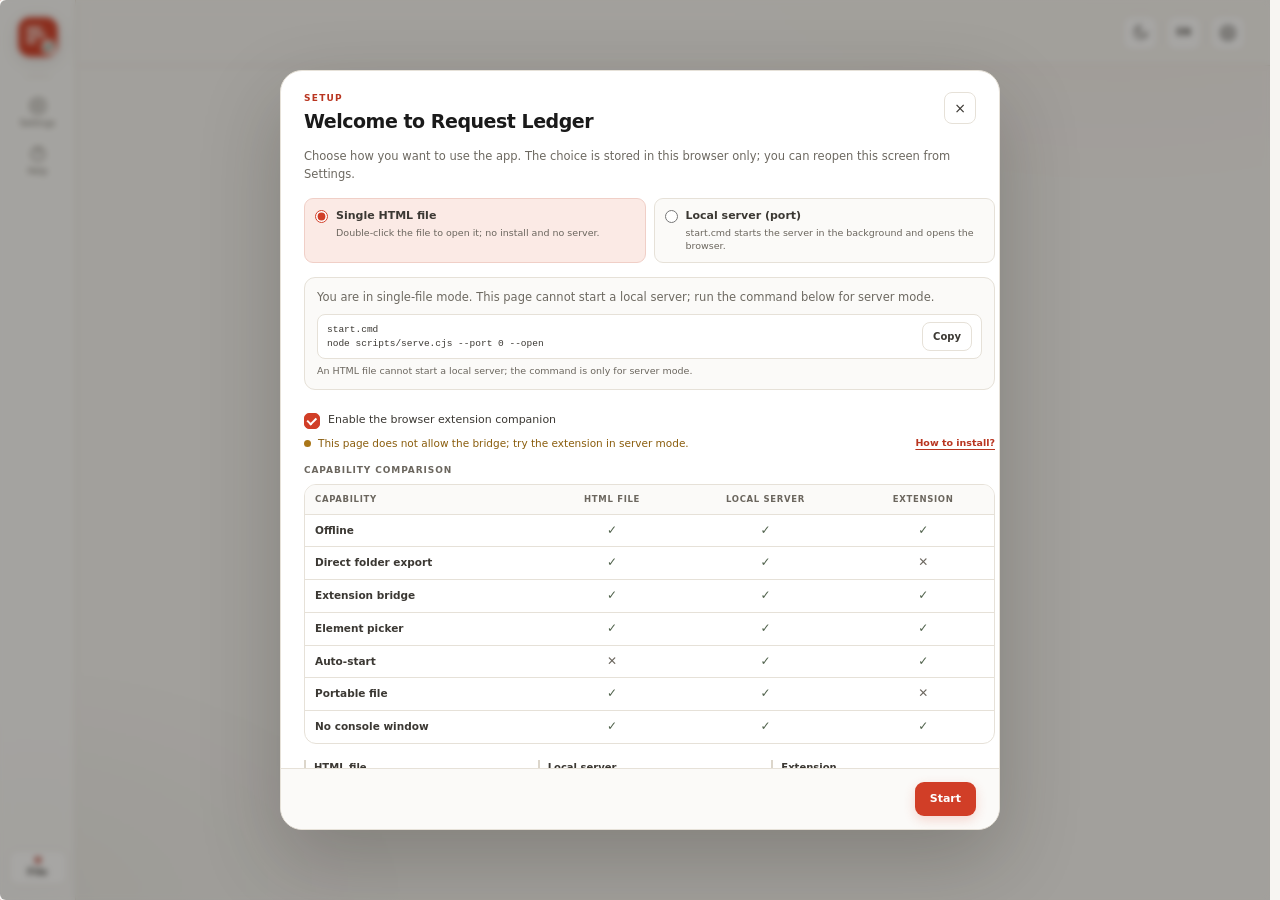
==== commit 314b8d83: "fix: restore UTF-8 Turkish strings corrupted in the 1.10.3 bump" ====
--- a/index.html
+++ b/index.html
@@ -2067,14 +2067,14 @@
       tr: {
         features: [],
         updates: [
-          "HazÄ±r iÅŸaretlenen ve ardÄ±ndan yeni bir istek eklenen istekler artÄ±k kaybolmuyor; bellek yaÅŸadÄ±ÄŸÄ± sÃ¼rece uygulama tek doÄŸruluk kaynaÄŸÄ±dÄ±r.",
-          "Her proje defteri artÄ±k tek yÃ¶nlÃ¼ artan bir revizyon taÅŸÄ±r; eski bir kayÄ±t veya eski eklenti anlÄ±k gÃ¶rÃ¼ntÃ¼sÃ¼ daha yeni veriyi ezemez.",
-          "Eklenti sÃ¼rÃ¼mÃ¼ uygulamadan farklÄ±ysa tek seferlik, engellemeyen bir 'Eklenti sÃ¼rÃ¼mÃ¼ eski â€” gÃ¼ncelleyin.' bildirimi gÃ¶sterilir."
+          "Hazır işaretlenen ve ardından yeni bir istek eklenen istekler artık kaybolmuyor; bellek yaşadığı sürece uygulama tek doğruluk kaynağıdır.",
+          "Her proje defteri artık tek yönlü artan bir revizyon taşır; eski bir kayıt veya eski eklenti anlık görüntüsü daha yeni veriyi ezemez.",
+          "Eklenti sürümü uygulamadan farklıysa tek seferlik, engellemeyen bir 'Eklenti sürümü eski — güncelleyin.' bildirimi gösterilir."
         ],
         fixes: [
-          "Sunucu modu aÃ§Ä±lÄ±ÅŸÄ±ndaki projectRegistry ReferenceError dÃ¼zeltildi; aÃ§Ä±lÄ±ÅŸ artÄ±k atomiktir ve yalnÄ±zca tamamlanÄ±nca disk modu etkinleÅŸir.",
-          "Sekme seÃ§ici ve ikinci pencereden Ã¶ÄŸe+gÃ¶rÃ¼ntÃ¼ alma akÄ±ÅŸÄ±ndaki RL_APP_TABS_RESULT aktarÄ±mÄ± dÃ¼zeltildi.",
-          "dock.js yalnÄ±zca yÃ¼klenmiÅŸ eklenti iframe'ine hedef kaynakla, henÃ¼z yÃ¼klenmemiÅŸ pencerelere doÄŸrulanan '*' ile mesaj gÃ¶nderir."
+          "Sunucu modu açılışındaki projectRegistry ReferenceError düzeltildi; açılış artık atomiktir ve yalnızca tamamlanınca disk modu etkinleşir.",
+          "Sekme seçici ve ikinci pencereden öğe+görüntü alma akışındaki RL_APP_TABS_RESULT aktarımı düzeltildi.",
+          "dock.js yalnızca yüklenmiş eklenti iframe'ine hedef kaynakla, henüz yüklenmemiş pencerelere doğrulanan '*' ile mesaj gönderir."
         ]
       },
       en: {
@@ -2082,7 +2082,7 @@
         updates: [
           "A request marked Ready no longer disappears when another request is created next; memory is the single authority while the app is alive.",
           "Each project ledger now carries a monotonic revision; an older save or a stale companion snapshot can no longer overwrite newer data.",
-          "When the extension build differs from the app, one non-blocking 'Extension build is outdated â€” update it.' notice is shown."
+          "When the extension build differs from the app, one non-blocking 'Extension build is outdated — update it.' notice is shown."
         ],
         fixes: [
           "Fixed the projectRegistry ReferenceError in server-disk bootstrap; boot is atomic and enables disk mode only after full success.",
@@ -2097,11 +2097,11 @@
       tr: {
         features: [],
         updates: [
-          "Eklenti, tarayÄ±cÄ± yeniden baÅŸlatÄ±ldÄ±ÄŸÄ±nda hiÃ§bir ÅŸey gÃ¶stermeden Ã¶nce uygulamanÄ±n Ã§alÄ±ÅŸtÄ±ÄŸÄ±nÄ± doÄŸrular; Ã¶nceki oturumdan kalan baÄŸlantÄ± durumu artÄ±k arayÃ¼zÃ¼ aÃ§maz."
+          "Eklenti, tarayıcı yeniden başlatıldığında hiçbir şey göstermeden önce uygulamanın çalıştığını doğrular; önceki oturumdan kalan bağlantı durumu artık arayüzü açmaz."
         ],
         fixes: [
-          "Uygulama kapalÄ±yken tarayÄ±cÄ± yeniden baÅŸlatÄ±ldÄ±ÄŸÄ±nda eklentinin sayfalarda gÃ¶rÃ¼nmesine yol aÃ§an eski varlÄ±k kaydÄ± dÃ¼zeltildi.",
-          "VarlÄ±k kaydÄ± artÄ±k zaman damgasÄ± taÅŸÄ±r; 12 saniyeden eski deÄŸerler yok sayÄ±lÄ±r."
+          "Uygulama kapalıyken tarayıcı yeniden başlatıldığında eklentinin sayfalarda görünmesine yol açan eski varlık kaydı düzeltildi.",
+          "Varlık kaydı artık zaman damgası taşır; 12 saniyeden eski değerler yok sayılır."
         ]
       },
       en: {
@@ -2120,19 +2120,19 @@
       date: "2026-11-10",
       tr: {
         features: [
-          "Proje silme artÄ±k diskteki projects/ klasÃ¶rÃ¼nÃ¼ de kaldÄ±rÄ±r; isteÄŸe baÄŸlÄ± olarak proje deleted-projects/ altÄ±na ZIP olarak arÅŸivlenir ve geri yÃ¼klenebilir.",
-          "Tam yedekler sunucudaki backups/ klasÃ¶rÃ¼ne yazÄ±lÄ±r; yedek listesi ve silinen projeler listesi yedekleme ekranÄ±ndan yÃ¶netilir.",
-          "Proje verilerini temizle artÄ±k tam sÄ±fÄ±rlama yapar: projeler ve silinen proje arÅŸivleri silinir, backups/ korunur.",
-          "Rail'de durdur dÃ¼ÄŸmesi yerine durum noktasÄ± ve port gÃ¶sterilir; port deÄŸiÅŸikliÄŸi sessizce yeni sunucuya geÃ§er.",
-          "Dil ve tema sunucudaki rl-config.json dosyasÄ±nda saklanÄ±r; port deÄŸiÅŸiminde ve yeniden baÅŸlatmada korunur."
+          "Proje silme artık diskteki projects/ klasörünü de kaldırır; isteğe bağlı olarak proje deleted-projects/ altına ZIP olarak arşivlenir ve geri yüklenebilir.",
+          "Tam yedekler sunucudaki backups/ klasörüne yazılır; yedek listesi ve silinen projeler listesi yedekleme ekranından yönetilir.",
+          "Proje verilerini temizle artık tam sıfırlama yapar: projeler ve silinen proje arşivleri silinir, backups/ korunur.",
+          "Rail'de durdur düğmesi yerine durum noktası ve port gösterilir; port değişikliği sessizce yeni sunucuya geçer.",
+          "Dil ve tema sunucudaki rl-config.json dosyasında saklanır; port değişiminde ve yeniden başlatmada korunur."
         ],
         updates: [
-          "KÃ¶prÃ¼ arayÃ¼zÃ¼nde 'UzantÄ±' yerine 'Eklenti' kullanÄ±lÄ±r.",
-          "BaÄŸlantÄ± metinleri sadeleÅŸti; sunucu yalnÄ±zca start.cmd ile yeniden baÅŸlatÄ±labilir."
+          "Köprü arayüzünde 'Uzantı' yerine 'Eklenti' kullanılır.",
+          "Bağlantı metinleri sadeleşti; sunucu yalnızca start.cmd ile yeniden başlatılabilir."
         ],
         fixes: [
-          "Port deÄŸiÅŸikliÄŸi yeni sunucu /__rl/status yanÄ±tÄ± verene kadar tamamlanmÄ±ÅŸ sayÄ±lmaz; baÅŸarÄ±sÄ±z olursa eski sunucu Ã§alÄ±ÅŸmaya devam eder.",
-          "Ã‡Ä±kan sunucu, yeni sÃ¼recin yazdÄ±ÄŸÄ± .rl-server.lock dosyasÄ±nÄ± silmez."
+          "Port değişikliği yeni sunucu /__rl/status yanıtı verene kadar tamamlanmış sayılmaz; başarısız olursa eski sunucu çalışmaya devam eder.",
+          "Çıkan sunucu, yeni sürecin yazdığı .rl-server.lock dosyasını silmez."
         ]
       },
       en: {
@@ -2144,7 +2144,7 @@
           "Language and theme are stored in rl-config.json on the server and survive a port change and a restart."
         ],
         updates: [
-          "The bridge UI now says \"Eklenti\" instead of \"UzantÄ±\" in Turkish.",
+          "The bridge UI now says \"Eklenti\" instead of \"Uzantı\" in Turkish.",
           "Connection copy is simpler; the server can only be restarted with start.cmd."
         ],
         fixes: [
@@ -2158,17 +2158,17 @@
       date: "2026-11-09",
       tr: {
         features: [
-          "Panelde yapÄ±lan dÃ¼zenlemeler ve HazÄ±r onayÄ± 1 saniye iÃ§inde uygulamaya yansÄ±r; uygulamadaki dÃ¼zenlemeler de panelde yeniden yÃ¼kleme olmadan gÃ¶rÃ¼nÃ¼r.",
-          "Yerel sunucu uygulama sekmesi aÃ§Ä±kken kapanmaz; arka planda bekleyen sekme sunucuyu dÃ¼ÅŸÃ¼rmez, F5 aynÄ± portta devam eder."
+          "Panelde yapılan düzenlemeler ve Hazır onayı 1 saniye içinde uygulamaya yansır; uygulamadaki düzenlemeler de panelde yeniden yükleme olmadan görünür.",
+          "Yerel sunucu uygulama sekmesi açıkken kapanmaz; arka planda bekleyen sekme sunucuyu düşürmez, F5 aynı portta devam eder."
         ],
         updates: [
-          "Projeler ve Ä°stekler bÃ¶lÃ¼mÃ¼ tek sekme ÅŸeridi ve tek iÃ§erik alanÄ±na toparlandÄ±; yinelenen ayÄ±rÄ±cÄ± ve sekme gÃ¶rÃ¼nÃ¼mÃ¼ kaldÄ±rÄ±ldÄ±.",
-          "Ä°stenen port aynÄ± uygulamaya aitse yeniden kullanÄ±lÄ±r; farklÄ± bir sÃ¼reÃ§teyse boÅŸ porta geÃ§ilir ve kullanÄ±cÄ± uyarÄ±lÄ±r."
+          "Projeler ve İstekler bölümü tek sekme şeridi ve tek içerik alanına toparlandı; yinelenen ayırıcı ve sekme görünümü kaldırıldı.",
+          "İstenen port aynı uygulamaya aitse yeniden kullanılır; farklı bir süreçteyse boş porta geçilir ve kullanıcı uyarılır."
         ],
         fixes: [
-          "KÃ¶prÃ¼ proje benimsemesi artÄ±k panelde bir bÃ¶lÃ¼mÃ¼ kendiliÄŸinden aÃ§maz; kullanÄ±cÄ±nÄ±n son aÃ§Ä±k bÃ¶lÃ¼mÃ¼ korunur.",
-          "HazÄ±r onayÄ± yeni bir revizyon damgasÄ± taÅŸÄ±r; eÅŸitleme sÄ±rasÄ±nda onay durumu dÃ¼ÅŸmez.",
-          "Proje kimliÄŸi kÃ¶prÃ¼de ayrÄ±ÅŸtÄ±rÄ±ldÄ±: farklÄ± projeler iki defter uyarÄ±sÄ± Ã¼retmez, yeniden yÃ¼kleme son projeyi ve kendi defterini aÃ§ar, eski â€œOrtak Zeminâ€ kaydÄ± â€œÄ°Ã§e aktarÄ±lan projeâ€ olarak yeniden adlandÄ±rÄ±lÄ±r."
+          "Köprü proje benimsemesi artık panelde bir bölümü kendiliğinden açmaz; kullanıcının son açık bölümü korunur.",
+          "Hazır onayı yeni bir revizyon damgası taşır; eşitleme sırasında onay durumu düşmez.",
+          "Proje kimliği köprüde ayrıştırıldı: farklı projeler iki defter uyarısı üretmez, yeniden yükleme son projeyi ve kendi defterini açar, eski “Ortak Zemin” kaydı “İçe aktarılan proje” olarak yeniden adlandırılır."
         ]
       },
       en: {
@@ -2183,7 +2183,7 @@
         fixes: [
           "Bridge project adoption no longer opens a panel section by itself; the user's last explicit section is preserved.",
           "The Ready toggle carries a new revision, so item-level sync no longer drops the confirmation.",
-          "Project identity is bridge-scoped: different projects never trigger a global ledger conflict, reload reopens the last project and its own ledger, and the old â€œOrtak Zeminâ€ record is renamed â€œImported projectâ€."
+          "Project identity is bridge-scoped: different projects never trigger a global ledger conflict, reload reopens the last project and its own ledger, and the old “Ortak Zemin” record is renamed “Imported project”."
         ]
       }
     },
@@ -2192,22 +2192,22 @@
       date: "2026-11-09",
       tr: {
         features: [
-          "Yeni logo ve uzantÄ± aÃ§Ä±cÄ±sÄ±: sÄ±cak terracotta kare, Ã¼Ã§ Ã§izgi ve adaÃ§ayÄ± yeÅŸili onay damgasÄ±; uzantÄ± dÃ¼ÄŸmesi aynÄ± iÅŸareti taÅŸÄ±r.",
-          "Uygulamadan ekran gÃ¶rÃ¼ntÃ¼sÃ¼ ve Ã¶ÄŸe + ekran gÃ¶rÃ¼ntÃ¼sÃ¼: sekmeyi seÃ§, kÄ±rp ve gÃ¶rseli isteÄŸe ekle; sayfa ve konum otomatik dolar.",
-          "Ã‡alÄ±ÅŸma alanÄ± ve projeler: her projenin ayrÄ± defteri, gÃ¶rselleri, dosyalarÄ±, KayÄ±tlarÄ±, TaslaklarÄ± ve arÅŸivi var.",
-          "Yedek v4 tÃ¼m projeleri ve proje baÅŸÄ±na medyayÄ± taÅŸÄ±r; eski v3 yedekleri tek projeye geri yÃ¼klenir.",
-          "UzantÄ± kÃ¶prÃ¼sÃ¼ proje kimliÄŸine gÃ¶re Ã§alÄ±ÅŸÄ±r; file://, localhost ve 127.0.0.1 sayfalarÄ± baÄŸlanabilir.",
-          "Ä°lk kurulum ekranÄ± tek HTML dosyasÄ± ile yerel sunucuyu karÅŸÄ±laÅŸtÄ±rÄ±r; port, durdurma ve port deÄŸiÅŸikliÄŸi uyarÄ±sÄ± Ayarlarâ€™dan yÃ¶netilir."
+          "Yeni logo ve uzantı açıcısı: sıcak terracotta kare, üç çizgi ve adaçayı yeşili onay damgası; uzantı düğmesi aynı işareti taşır.",
+          "Uygulamadan ekran görüntüsü ve öğe + ekran görüntüsü: sekmeyi seç, kırp ve görseli isteğe ekle; sayfa ve konum otomatik dolar.",
+          "Çalışma alanı ve projeler: her projenin ayrı defteri, görselleri, dosyaları, Kayıtları, Taslakları ve arşivi var.",
+          "Yedek v4 tüm projeleri ve proje başına medyayı taşır; eski v3 yedekleri tek projeye geri yüklenir.",
+          "Uzantı köprüsü proje kimliğine göre çalışır; file://, localhost ve 127.0.0.1 sayfaları bağlanabilir.",
+          "İlk kurulum ekranı tek HTML dosyası ile yerel sunucuyu karşılaştırır; port, durdurma ve port değişikliği uyarısı Ayarlar’dan yönetilir."
         ],
         updates: [
-          "Ã–ÄŸe seÃ§ici, ekran gÃ¶rÃ¼ntÃ¼sÃ¼ ve Ã¶ÄŸe + ekran gÃ¶rÃ¼ntÃ¼sÃ¼ aynÄ± sekme seÃ§iciyi, ilerleme durumunu ve iptal akÄ±ÅŸÄ±nÄ± kullanÄ±r.",
-          "start.cmd son portu hatÄ±rlar; dolu portta boÅŸ porta geÃ§er ve kullanÄ±cÄ±yÄ± uyarÄ±r. stop.cmd sunucuyu kapatÄ±r.",
-          "ArayÃ¼z metinleri temizlendi: yinelenen baÅŸlÄ±klar, Ä°ngilizce arayÃ¼zde kalan TÃ¼rkÃ§e metinler ve yedek aÃ§Ä±klamalarÄ± sadeleÅŸtirildi."
+          "Öğe seçici, ekran görüntüsü ve öğe + ekran görüntüsü aynı sekme seçiciyi, ilerleme durumunu ve iptal akışını kullanır.",
+          "start.cmd son portu hatırlar; dolu portta boş porta geçer ve kullanıcıyı uyarır. stop.cmd sunucuyu kapatır.",
+          "Arayüz metinleri temizlendi: yinelenen başlıklar, İngilizce arayüzde kalan Türkçe metinler ve yedek açıklamaları sadeleştirildi."
         ],
         fixes: [
-          "KÃ¶prÃ¼ artÄ±k file:// ve 127.0.0.1 kaynaklarÄ±nÄ± kabul eder; dosya sayfalarÄ±nda mesaj kimliÄŸi null olarak doÄŸrulanÄ±r.",
-          "EÅŸit zaman damgalÄ± isteklerde yerel kayÄ±t korunur; canlÄ± eÅŸitleme veri kaybetmez.",
-          "Flyout iÅŸaretÃ§i oku panelin kenarÄ±yla hizalandÄ± ve ayrÄ±ntÄ± panelinin yÃ¼ksekliÄŸi sabit kaldÄ±."
+          "Köprü artık file:// ve 127.0.0.1 kaynaklarını kabul eder; dosya sayfalarında mesaj kimliği null olarak doğrulanır.",
+          "Eşit zaman damgalı isteklerde yerel kayıt korunur; canlı eşitleme veri kaybetmez.",
+          "Flyout işaretçi oku panelin kenarıyla hizalandı ve ayrıntı panelinin yüksekliği sabit kaldı."
         ]
       },
       en: {
@@ -2236,20 +2236,20 @@
       date: "2026-11-09",
       tr: {
         features: [
-          "Proje Ã§alÄ±ÅŸma alanÄ±: tek kayÄ±t defteri, proje baÅŸÄ±na ayrÄ± istekler, dÄ±ÅŸa aktarma hedefi ve arÅŸiv.",
-          "Proje baÅŸÄ±na gÃ¶rseller, dosya ekleri, KayÄ±tlar, Taslaklar ve dÄ±ÅŸa aktarma geÃ§miÅŸi; yedek v4 tÃ¼m projeleri ve medyayÄ± taÅŸÄ±r.",
-          "UzantÄ±yla canlÄ± baÄŸlantÄ±: proje kimliÄŸi eÅŸleÅŸen istekler iki yÃ¶nlÃ¼ eÅŸitlenir; Ã¶ÄŸe seÃ§ici uygulamadan baÅŸka bir sekmede Ã§alÄ±ÅŸÄ±r.",
-          "Ä°lk kurulum ekranÄ±: tek HTML dosyasÄ± veya yerel sunucu seÃ§imi, uzantÄ± durumu ve yetenek karÅŸÄ±laÅŸtÄ±rmasÄ±.",
-          "Yerel sunucu modu: start.cmd/stop.cmd, boÅŸ port seÃ§imi, otomatik aÃ§Ä±lÄ±ÅŸ; sunucu canlÄ± sekme varken kapanmaz, sekme kapanÄ±nca en az 5 dakika bekler."
+          "Proje çalışma alanı: tek kayıt defteri, proje başına ayrı istekler, dışa aktarma hedefi ve arşiv.",
+          "Proje başına görseller, dosya ekleri, Kayıtlar, Taslaklar ve dışa aktarma geçmişi; yedek v4 tüm projeleri ve medyayı taşır.",
+          "Uzantıyla canlı bağlantı: proje kimliği eşleşen istekler iki yönlü eşitlenir; öğe seçici uygulamadan başka bir sekmede çalışır.",
+          "İlk kurulum ekranı: tek HTML dosyası veya yerel sunucu seçimi, uzantı durumu ve yetenek karşılaştırması.",
+          "Yerel sunucu modu: start.cmd/stop.cmd, boş port seçimi, otomatik açılış; sunucu canlı sekme varken kapanmaz, sekme kapanınca en az 5 dakika bekler."
         ],
         updates: [
-          "UzantÄ± kÃ¶prÃ¼sÃ¼ artÄ±k her localhost portunda Ã§alÄ±ÅŸÄ±r; 127.0.0.1 izin listesinin dÄ±ÅŸÄ±nda kalÄ±r.",
-          "Metin temizliÄŸi: yinelenen baÅŸlÄ±klar, Ä°ngilizce arayÃ¼zde kalan TÃ¼rkÃ§e metinler ve yedek aÃ§Ä±klamalarÄ± sadeleÅŸtirildi.",
-          "Yedek sÃ¼rÃ¼mÃ¼ v4 oldu; eski v3 yedekleri tek projeye geri yÃ¼klenmeye devam eder."
+          "Uzantı köprüsü artık her localhost portunda çalışır; 127.0.0.1 izin listesinin dışında kalır.",
+          "Metin temizliği: yinelenen başlıklar, İngilizce arayüzde kalan Türkçe metinler ve yedek açıklamaları sadeleştirildi.",
+          "Yedek sürümü v4 oldu; eski v3 yedekleri tek projeye geri yüklenmeye devam eder."
         ],
         fixes: [
-          "Flyout iÅŸaretÃ§i oku panelin kenarÄ±yla hizalandÄ±.",
-          "Proje deÄŸiÅŸtirme ve kaydedilmemiÅŸ deÄŸiÅŸiklik onayÄ± proje kapsamÄ±na alÄ±ndÄ±."
+          "Flyout işaretçi oku panelin kenarıyla hizalandı.",
+          "Proje değiştirme ve kaydedilmemiş değişiklik onayı proje kapsamına alındı."
         ]
       },
       en: {
@@ -2276,17 +2276,17 @@
       date: "2026-11-08",
       tr: {
         features: [
-          "CanlÄ± baÄŸlantÄ±: uygulama aÃ§Ä±kken istekler ve proje adÄ± uzantÄ±yla iki yÃ¶nlÃ¼ eÅŸitleniyor.",
-          "Uygulamada proje oluÅŸturma ve Ayarlar > Sistem'den proje adÄ±nÄ± deÄŸiÅŸtirme.",
-          "Ã–ÄŸe seÃ§ici artÄ±k uygulamadan da Ã§alÄ±ÅŸÄ±yor: hangi sekmeden seÃ§ileceÄŸini sorar, sayfa ve konumu doldurur."
+          "Canlı bağlantı: uygulama açıkken istekler ve proje adı uzantıyla iki yönlü eşitleniyor.",
+          "Uygulamada proje oluşturma ve Ayarlar > Sistem'den proje adını değiştirme.",
+          "Öğe seçici artık uygulamadan da çalışıyor: hangi sekmeden seçileceğini sorar, sayfa ve konumu doldurur."
         ],
         updates: [
-          "BaÄŸlantÄ± yalnÄ±zca yerel dosya veya localhost Ã¼zerinde kurulur ve uygulama sekmesi aÃ§Ä±kken sÃ¼rer; gÃ¶rseller ve dosyalar canlÄ± eÅŸitlenmez."
+          "Bağlantı yalnızca yerel dosya veya localhost üzerinde kurulur ve uygulama sekmesi açıkken sürer; görseller ve dosyalar canlı eşitlenmez."
         ],
         fixes: [
-          "Flyout'un iÅŸaretÃ§i oku artÄ±k panelin kenarÄ±yla hizalÄ±.",
-          "Bir istek yeniden aÃ§Ä±ldÄ±ÄŸÄ±nda ayrÄ±ntÄ± panelinin yÃ¼ksekliÄŸi deÄŸiÅŸmiyor.",
-          "BaÅŸlÄ±k marquee'si ve hazÄ±r oranÄ± halkasÄ± dÃ¼zeltildi."
+          "Flyout'un işaretçi oku artık panelin kenarıyla hizalı.",
+          "Bir istek yeniden açıldığında ayrıntı panelinin yüksekliği değişmiyor.",
+          "Başlık marquee'si ve hazır oranı halkası düzeltildi."
         ]
       },
       en: {
@@ -2310,19 +2310,19 @@
       date: "2026-11-08",
       tr: {
         features: [
-          "Hemen Aktar artÄ±k mevcut dÄ±ÅŸa aktarma seÃ§imlerini kaydediyor; sonraki aktarÄ±mlar aynÄ± seÃ§imlerle Ã§alÄ±ÅŸÄ±yor.",
-          "HakkÄ±nda bÃ¶lÃ¼mÃ¼ne destek baÄŸlantÄ±sÄ± eklendi."
+          "Hemen Aktar artık mevcut dışa aktarma seçimlerini kaydediyor; sonraki aktarımlar aynı seçimlerle çalışıyor.",
+          "Hakkında bölümüne destek bağlantısı eklendi."
         ],
         updates: [
-          "Destek widget'Ä± kaldÄ±rÄ±ldÄ±: uygulama artÄ±k hiÃ§bir Ã¼Ã§Ã¼ncÃ¼ taraf betiÄŸi yÃ¼klemiyor.",
-          "Yedek geri yÃ¼klemede medya ve kayÄ±tlar doÄŸrulama tamamlanmadan silinmiyor.",
-          "Yedek dosyalarÄ±na sÃ¼rÃ¼m ve boyut sÄ±nÄ±rÄ± getirildi."
+          "Destek widget'ı kaldırıldı: uygulama artık hiçbir üçüncü taraf betiği yüklemiyor.",
+          "Yedek geri yüklemede medya ve kayıtlar doğrulama tamamlanmadan silinmiyor.",
+          "Yedek dosyalarına sürüm ve boyut sınırı getirildi."
         ],
         fixes: [
-          "SatÄ±rlarÄ± aynÄ± tÃ¼r iÃ§inde yukarÄ±/aÅŸaÄŸÄ± taÅŸÄ±ma artÄ±k gÃ¶rÃ¼nÃ¼r ÅŸekilde Ã§alÄ±ÅŸÄ±yor.",
-          "Ä°ngilizce arayÃ¼zde TÃ¼rkÃ§e kalan kaydetme bildirimi dÃ¼zeltildi.",
-          "Yedek indirme artÄ±k klasÃ¶r seÃ§imi sormadan doÄŸrudan indiriyor.",
-          "DÄ±ÅŸa aktarma da klasÃ¶r seÃ§imi sormadan doÄŸrudan indiriyor; klasÃ¶r yalnÄ±zca istersen seÃ§iliyor."
+          "Satırları aynı tür içinde yukarı/aşağı taşıma artık görünür şekilde çalışıyor.",
+          "İngilizce arayüzde Türkçe kalan kaydetme bildirimi düzeltildi.",
+          "Yedek indirme artık klasör seçimi sormadan doğrudan indiriyor.",
+          "Dışa aktarma da klasör seçimi sormadan doğrudan indiriyor; klasör yalnızca istersen seçiliyor."
         ]
       },
       en: {
@@ -2350,7 +2350,7 @@
         features: [],
         updates: [],
         fixes: [
-          "390 px ve altÄ±nda Ã¼st bardaki taÅŸma giderildi; kÃ¶k dizin grubu ve proje adÄ± mobilde gizleniyor."
+          "390 px ve altında üst bardaki taşma giderildi; kök dizin grubu ve proje adı mobilde gizleniyor."
         ]
       },
       en: {
@@ -2366,12 +2366,12 @@
       date: "2026-11-06",
       tr: {
         features: [
-          "VarsayÄ±lan uygulama dili Ä°ngilizce yapÄ±ldÄ±."
+          "Varsayılan uygulama dili İngilizce yapıldı."
         ],
         updates: [
-          "DÄ±ÅŸa aktarÄ±m dizini seÃ§ilmediÄŸinde ana baÅŸlÄ±k ve tarayÄ±cÄ± sekmesi iÃ§in varsayÄ±lan proje adÄ± â€œProjemâ€ oldu.",
-          "Dizin seÃ§ildiÄŸinde proje adÄ± yine seÃ§ilen klasÃ¶rÃ¼n adÄ±ndan alÄ±nÄ±yor.",
-          "Ä°ngilizce ana aÃ§Ä±klama cÃ¼mlesi dil bilgisi aÃ§Ä±sÄ±ndan dÃ¼zenlendi."
+          "Dışa aktarım dizini seçilmediğinde ana başlık ve tarayıcı sekmesi için varsayılan proje adı “Projem” oldu.",
+          "Dizin seçildiğinde proje adı yine seçilen klasörün adından alınıyor.",
+          "İngilizce ana açıklama cümlesi dil bilgisi açısından düzenlendi."
         ],
         fixes: []
       },
@@ -2380,7 +2380,7 @@
           "The default application language is now English."
         ],
         updates: [
-          "When no export directory is selected, the default project name is â€œMy Projectâ€ in the heading and browser tab.",
+          "When no export directory is selected, the default project name is “My Project” in the heading and browser tab.",
           "When a directory is selected, the project name still comes from the selected folder.",
           "Improved the English wording of the main description sentence."
         ],
@@ -2392,14 +2392,14 @@
       date: "2026-11-06",
       tr: {
         features: [
-          "Sol panel menÃ¼leri Ayarlar, Yedek ve YardÄ±m olarak sadeleÅŸtirildi.",
-          "Dil deÄŸiÅŸiminde logo TR iÃ§in ID, EN iÃ§in RL oluyor."
+          "Sol panel menüleri Ayarlar, Yedek ve Yardım olarak sadeleştirildi.",
+          "Dil değişiminde logo TR için ID, EN için RL oluyor."
         ],
         updates: [
-          "Sol paneldeki tarih bilgisi kaldÄ±rÄ±ldÄ±.",
-          "DÄ±ÅŸa aktarÄ±m dizini seÃ§ilmediÄŸinde Ã¼st barda â€œDÄ±ÅŸa aktarÄ±m dizini seÃ§ilmediâ€ yazÄ±yor.",
-          "Temiz Defter butonunun yÃ¼ksekliÄŸi Yeni Ä°stek butonuyla eÅŸitlendi.",
-          "Sol panelde seÃ§ili menÃ¼ vurgusu kaldÄ±rÄ±ldÄ±."
+          "Sol paneldeki tarih bilgisi kaldırıldı.",
+          "Dışa aktarım dizini seçilmediğinde üst barda “Dışa aktarım dizini seçilmedi” yazıyor.",
+          "Temiz Defter butonunun yüksekliği Yeni İstek butonuyla eşitlendi.",
+          "Sol panelde seçili menü vurgusu kaldırıldı."
         ],
         fixes: []
       },
@@ -2410,7 +2410,7 @@
         ],
         updates: [
           "Removed the date from the left rail.",
-          "The top bar now shows â€œExport directory not selectedâ€ when no export directory is chosen.",
+          "The top bar now shows “Export directory not selected” when no export directory is chosen.",
           "Clear Ledger button height now matches the New Request button.",
           "Removed the selected-menu highlight from the left rail."
         ],
@@ -2423,14 +2423,14 @@
       tr: {
         features: [
           "Sol panele Ayarlar butonu eklendi.",
-          "Tema ve Ayarlar ikonlarÄ± arasÄ±na TR/EN dil geÃ§iÅŸ butonu eklendi.",
-          "Tarih ana sayfadan sol panelin en altÄ±na taÅŸÄ±ndÄ±.",
-          "DÄ±ÅŸa aktarÄ±m dizini seÃ§ilmediÄŸinde proje noktasÄ± kÄ±rmÄ±zÄ± gÃ¶steriliyor."
+          "Tema ve Ayarlar ikonları arasına TR/EN dil geçiş butonu eklendi.",
+          "Tarih ana sayfadan sol panelin en altına taşındı.",
+          "Dışa aktarım dizini seçilmediğinde proje noktası kırmızı gösteriliyor."
         ],
         updates: [
-          "Toaster bildirimleri Ã¼st headerda, tema deÄŸiÅŸtirme ikonunun soluna taÅŸÄ±ndÄ±.",
-          "Ayarlarâ€™daki KÃ¶k Dizini seÃ§me ikonundan yeÅŸil renk kaldÄ±rÄ±ldÄ±.",
-          "Sol paneldeki Yerel yazÄ±sÄ± ve yeÅŸil noktasÄ± kaldÄ±rÄ±ldÄ±."
+          "Toaster bildirimleri üst headerda, tema değiştirme ikonunun soluna taşındı.",
+          "Ayarlar’daki Kök Dizini seçme ikonundan yeşil renk kaldırıldı.",
+          "Sol paneldeki Yerel yazısı ve yeşil noktası kaldırıldı."
         ],
         fixes: []
       },
@@ -2456,8 +2456,8 @@
         features: [],
         updates: [],
         fixes: [
-          "Ana sayfadaki KÃ¶k Dizini kutusunda bulunan yeÅŸil klasÃ¶r ikonunun yeÅŸil rengi kaldÄ±rÄ±ldÄ±.",
-          "AynÄ± nÃ¶tr ikon gÃ¶rÃ¼nÃ¼mÃ¼ karanlÄ±k temada da uygulandÄ±."
+          "Ana sayfadaki Kök Dizini kutusunda bulunan yeşil klasör ikonunun yeşil rengi kaldırıldı.",
+          "Aynı nötr ikon görünümü karanlık temada da uygulandı."
         ]
       },
       en: {
@@ -2474,18 +2474,18 @@
       date: "2026-11-06",
       tr: {
         features: [
-          "GÃ¼ncelleme GeÃ§miÅŸi kayÄ±tlarÄ± HakkÄ±nda altÄ±nda alt alta link olarak gÃ¶steriliyor.",
-          "GÃ¼ncelleme notu modalÄ±, Ayarlar > HakkÄ±nda aÃ§Ä±kken Ã¼zerine aÃ§Ä±lÄ±yor; kapanÄ±nca Ayarlar geri geliyor.",
-          "Ana sayfadaki KÃ¶k Dizini kutusu, DÄ±ÅŸa AktarÄ±m Dizini kutusuyla aynÄ± birleÅŸik tasarÄ±ma kavuÅŸtu."
+          "Güncelleme Geçmişi kayıtları Hakkında altında alt alta link olarak gösteriliyor.",
+          "Güncelleme notu modalı, Ayarlar > Hakkında açıkken üzerine açılıyor; kapanınca Ayarlar geri geliyor.",
+          "Ana sayfadaki Kök Dizini kutusu, Dışa Aktarım Dizini kutusuyla aynı birleşik tasarıma kavuştu."
         ],
         updates: [
-          "HakkÄ±nda alanÄ±nda geliÅŸtirici, sÃ¼rÃ¼m, repo ve iletiÅŸim 2 sÃ¼tun; GÃ¼ncelleme GeÃ§miÅŸi tek satÄ±r olarak dÃ¼zenlendi.",
-          "KÃ¶k Dizini seÃ§me ikonu DÄ±ÅŸa AktarÄ±m Dizini ikonuyla aynÄ± yeÅŸil renge getirildi.",
-          "Buy Me a Coffee widgetâ€™Ä± modal aÃ§Ä±kken gizlenmiyor.",
-          "HakkÄ±nda bÃ¶lÃ¼mÃ¼ndeki Buy Me a Coffee gÃ¶rseli kaldÄ±rÄ±ldÄ±."
+          "Hakkında alanında geliştirici, sürüm, repo ve iletişim 2 sütun; Güncelleme Geçmişi tek satır olarak düzenlendi.",
+          "Kök Dizini seçme ikonu Dışa Aktarım Dizini ikonuyla aynı yeşil renge getirildi.",
+          "Buy Me a Coffee widget’ı modal açıkken gizlenmiyor.",
+          "Hakkında bölümündeki Buy Me a Coffee görseli kaldırıldı."
         ],
         fixes: [
-          "KÃ¶k Dizini kutusunun bitiÅŸik dizin kutusu tasarÄ±mÄ±yla uyuÅŸmamasÄ± giderildi."
+          "Kök Dizini kutusunun bitişik dizin kutusu tasarımıyla uyuşmaması giderildi."
         ]
       },
       en: {
@@ -2510,18 +2510,18 @@
       date: "2026-11-06",
       tr: {
         features: [
-          "GÃ¼ncelleme GeÃ§miÅŸi son 5 kayÄ±tla sÄ±nÄ±rlandÄ±rÄ±ldÄ±; ilk 5 kayÄ±t link olarak gÃ¶steriliyor.",
-          "HazÄ±r onayÄ± verilen istekler, onay geri alÄ±nmadan dÃ¼zenlenemiyor.",
-          "Proje Dizini adÄ± DÄ±ÅŸa AktarÄ±m Dizini olarak gÃ¼ncellendi.",
-          "Hemen Aktar butonu artÄ±k yalnÄ±zca bilgilendirme gÃ¶steriyor; davranÄ±ÅŸÄ± yalnÄ±zca Ayarlar deÄŸiÅŸtiriyor."
+          "Güncelleme Geçmişi son 5 kayıtla sınırlandırıldı; ilk 5 kayıt link olarak gösteriliyor.",
+          "Hazır onayı verilen istekler, onay geri alınmadan düzenlenemiyor.",
+          "Proje Dizini adı Dışa Aktarım Dizini olarak güncellendi.",
+          "Hemen Aktar butonu artık yalnızca bilgilendirme gösteriyor; davranışı yalnızca Ayarlar değiştiriyor."
         ],
         updates: [
-          "HakkÄ±nda alanÄ± tek sÃ¼tunlu ve gÃ¼ncelleme kayÄ±tlarÄ± linkli hale getirildi.",
-          "Sonraki adÄ±m butonu turuncu ana buton tasarÄ±mÄ±na ve saÄŸ ok ikonuna kavuÅŸtu.",
-          "DÄ±ÅŸa Aktar, Yeni Ä°stek ve Temiz Defter butonlarÄ± Kaydet butonu tasarÄ±mÄ±yla eÅŸleÅŸtirildi."
+          "Hakkında alanı tek sütunlu ve güncelleme kayıtları linkli hale getirildi.",
+          "Sonraki adım butonu turuncu ana buton tasarımına ve sağ ok ikonuna kavuştu.",
+          "Dışa Aktar, Yeni İstek ve Temiz Defter butonları Kaydet butonu tasarımıyla eşleştirildi."
         ],
         fixes: [
-          "KaranlÄ±k temada hazÄ±r istek kenarlÄ±ÄŸÄ± ve klasÃ¶r ikonu iÃ§in Ã§Ä±rtlak yeÅŸil tonlar koyulaÅŸtÄ±rÄ±ldÄ±."
+          "Karanlık temada hazır istek kenarlığı ve klasör ikonu için çırtlak yeşil tonlar koyulaştırıldı."
         ]
       },
       en: {
@@ -2546,31 +2546,31 @@
       date: "2026-11-06",
       tr: {
         features: [
-          "Ayarlar; Sistem, YapÄ±landÄ±rma ve HakkÄ±nda sekmelerine ayrÄ±ldÄ±.",
-          "Hemen aktar dÄ±ÅŸa aktarma davranÄ±ÅŸÄ± eklendi.",
-          "KayÄ±tlarÄ± yeniden adlandÄ±rma Ã¶zelliÄŸi eklendi.",
-          "Defter kimliÄŸi ile mÃ¼kerrer kayÄ±t uyarÄ±sÄ± eklendi.",
-          "GÃ¼ncelleme GeÃ§miÅŸi penceresi eklendi.",
-          "Buy Me a Coffee desteÄŸi eklendi."
+          "Ayarlar; Sistem, Yapılandırma ve Hakkında sekmelerine ayrıldı.",
+          "Hemen aktar dışa aktarma davranışı eklendi.",
+          "Kayıtları yeniden adlandırma özelliği eklendi.",
+          "Defter kimliği ile mükerrer kayıt uyarısı eklendi.",
+          "Güncelleme Geçmişi penceresi eklendi.",
+          "Buy Me a Coffee desteği eklendi."
         ],
         updates: [
-          "Dil ve tema seÃ§imi otomatik kaydediliyor.",
-          "Kaydet butonu modalÄ± kapatmÄ±yor; 2 saniyelik geri bildirim gÃ¶steriyor.",
-          "VarsayÄ±lanlara DÃ¶n yalnÄ±zca klasÃ¶r ve dÄ±ÅŸa aktarma davranÄ±ÅŸÄ± ayarlarÄ±nÄ± sÄ±fÄ±rlÄ±yor.",
-          "Ajan kartlarÄ± hizalÄ± Ä±zgaraya geÃ§irildi; kaldÄ±rma ikonu kullanÄ±lÄ±yor.",
-          "KÃ¶k ve dÄ±ÅŸa aktarÄ±m dizinleri tam yol ve ikonlu butonlarla gÃ¶steriliyor.",
-          "Eksik istek uyarÄ±sÄ± ilerleme kartÄ±nÄ±n iÃ§ine taÅŸÄ±ndÄ±.",
-          "DÄ±ÅŸa aktarma adÄ±m butonlarÄ± ortalandÄ±.",
-          "Ajan seÃ§imi zorunlu olmaktan Ã§Ä±karÄ±ldÄ±.",
-          "Ä°ngilizce Ã§eviri kapsamÄ± ve Markdown Ã§Ä±ktÄ±sÄ± geniÅŸletildi.",
-          "YardÄ±m iÃ§eriÄŸi gÃ¼ncellendi."
+          "Dil ve tema seçimi otomatik kaydediliyor.",
+          "Kaydet butonu modalı kapatmıyor; 2 saniyelik geri bildirim gösteriyor.",
+          "Varsayılanlara Dön yalnızca klasör ve dışa aktarma davranışı ayarlarını sıfırlıyor.",
+          "Ajan kartları hizalı ızgaraya geçirildi; kaldırma ikonu kullanılıyor.",
+          "Kök ve dışa aktarım dizinleri tam yol ve ikonlu butonlarla gösteriliyor.",
+          "Eksik istek uyarısı ilerleme kartının içine taşındı.",
+          "Dışa aktarma adım butonları ortalandı.",
+          "Ajan seçimi zorunlu olmaktan çıkarıldı.",
+          "İngilizce çeviri kapsamı ve Markdown çıktısı genişletildi.",
+          "Yardım içeriği güncellendi."
         ],
         fixes: [
-          "KÃ¶k dizini varsayÄ±lan yolundaki fazladan eÄŸik Ã§izgi dÃ¼zeltildi.",
-          "Proje kutusundaki fazladan ikon ve yeÅŸil nokta kaldÄ±rÄ±ldÄ±.",
-          "BaÅŸlÄ±ksÄ±z istek metninin Ä°ngilizce Ã§evirisi dÃ¼zeltildi.",
-          "ArÅŸiv baÅŸlÄ±ÄŸÄ±ndaki yinelenen metin kaldÄ±rÄ±ldÄ±.",
-          "Buton geniÅŸlikleri iÃ§erikle hizalandÄ±."
+          "Kök dizini varsayılan yolundaki fazladan eğik çizgi düzeltildi.",
+          "Proje kutusundaki fazladan ikon ve yeşil nokta kaldırıldı.",
+          "Başlıksız istek metninin İngilizce çevirisi düzeltildi.",
+          "Arşiv başlığındaki yinelenen metin kaldırıldı.",
+          "Buton genişlikleri içerikle hizalandı."
         ]
       },
       en: {
@@ -2608,9 +2608,9 @@
       date: "2026-11-06",
       tr: {
         features: [
-          "Ä°stek defteri, tÃ¼r bazlÄ± alanlar, gÃ¶rsel ve dosya ekleri.",
-          "Markdown, ZIP ve tek dosya dÄ±ÅŸa aktarma.",
-          "Planlama, ajanlar ve kayÄ±t/arÅŸiv sistemi.",
+          "İstek defteri, tür bazlı alanlar, görsel ve dosya ekleri.",
+          "Markdown, ZIP ve tek dosya dışa aktarma.",
+          "Planlama, ajanlar ve kayıt/arşiv sistemi.",
           "ZIP ve JSON yedekleme."
         ],
         updates: [],
@@ -2644,20 +2644,20 @@
   const JPEG_QUALITY = 0.82;
 
   const TYPES = [
-    { id:"feature",  label:"Yeni Ã–zellik",     cls:"tag--feature",  ph:"Yeni Ã¶zellik ne yapmalÄ±? Hangi sorunu Ã§Ã¶zÃ¼yor?", desc:"Yeni bir iÅŸlev, ekran veya akÄ±ÅŸ ekle." },
-    { id:"update",   label:"GÃ¼ncelleme",       cls:"tag--update",   ph:"Neyin deÄŸiÅŸmesini istiyorsun? Ekranda nasÄ±l gÃ¶rÃ¼nmeli?", desc:"Mevcut bir alanÄ±, akÄ±ÅŸÄ± veya davranÄ±ÅŸÄ± deÄŸiÅŸtir." },
-    { id:"remove",   label:"KaldÄ±rma",         cls:"tag--remove",   ph:"Ne kaldÄ±rÄ±lmalÄ± ve neden?", desc:"Bir Ã¶ÄŸeyi, alanÄ± veya akÄ±ÅŸÄ± kaldÄ±r." },
-    { id:"design",   label:"TasarÄ±m / Ä°Ã§erik", cls:"tag--design",   ph:"Hangi metin, renk, boÅŸluk veya bileÅŸen deÄŸiÅŸmeli?", desc:"TasarÄ±m, metin, gÃ¶rsel veya Ã¶rnek dosya paylaÅŸ." },
-    { id:"question", label:"Soru",             cls:"tag--question", ph:"Sorunuzu net yazÄ±n; gerekirse ekran gÃ¶rÃ¼ntÃ¼sÃ¼ ekleyin.", desc:"Proje veya uygulama hakkÄ±nda soru sor." },
-    { id:"bug",      label:"Hata",             cls:"tag--bug",      ph:"Hata nasÄ±l ortaya Ã§Ä±kÄ±yor? Beklenen ve gerÃ§ekleÅŸen davranÄ±ÅŸ ne?", desc:"Hata, console kaydÄ± veya beklenmeyen davranÄ±ÅŸ bildir." }
+    { id:"feature",  label:"Yeni Özellik",     cls:"tag--feature",  ph:"Yeni özellik ne yapmalı? Hangi sorunu çözüyor?", desc:"Yeni bir işlev, ekran veya akış ekle." },
+    { id:"update",   label:"Güncelleme",       cls:"tag--update",   ph:"Neyin değişmesini istiyorsun? Ekranda nasıl görünmeli?", desc:"Mevcut bir alanı, akışı veya davranışı değiştir." },
+    { id:"remove",   label:"Kaldırma",         cls:"tag--remove",   ph:"Ne kaldırılmalı ve neden?", desc:"Bir öğeyi, alanı veya akışı kaldır." },
+    { id:"design",   label:"Tasarım / İçerik", cls:"tag--design",   ph:"Hangi metin, renk, boşluk veya bileşen değişmeli?", desc:"Tasarım, metin, görsel veya örnek dosya paylaş." },
+    { id:"question", label:"Soru",             cls:"tag--question", ph:"Sorunuzu net yazın; gerekirse ekran görüntüsü ekleyin.", desc:"Proje veya uygulama hakkında soru sor." },
+    { id:"bug",      label:"Hata",             cls:"tag--bug",      ph:"Hata nasıl ortaya çıkıyor? Beklenen ve gerçekleşen davranış ne?", desc:"Hata, console kaydı veya beklenmeyen davranış bildir." }
   ];
   const TYPE_MAP = {};
   TYPES.forEach(function(t){ TYPE_MAP[t.id] = t; });
 
   const PRIORITIES = [
-    { id:"low",      label:"DÃ¼ÅŸÃ¼k",  cls:"prio--low" },
+    { id:"low",      label:"Düşük",  cls:"prio--low" },
     { id:"normal",   label:"Normal", cls:"prio--normal" },
-    { id:"high",     label:"YÃ¼ksek", cls:"prio--high" },
+    { id:"high",     label:"Yüksek", cls:"prio--high" },
     { id:"critical", label:"Kritik", cls:"prio--critical" }
   ];
   const PRIORITY_MAP = {};
@@ -2678,727 +2678,727 @@
   AGENT_ROLES.forEach(function(role){ AGENT_ROLE_ORDER[role.id] = role.order; });
 
   const PLANNING_TESTS = [
-    { id:"full",  label:"Tam koÅŸu",  note:"YapÄ±lmasÄ± gereken bÃ¼tÃ¼n testler gerÃ§ekleÅŸtirilebilir.", noteEn:"All required tests can be performed." },
-    { id:"light", label:"Hafif koÅŸu", note:"Testler sonrasÄ± hata dÃ¶nÃ¼yorsa fix iÅŸlemlerinden sonra sadece ilgili dosyalarda ve hata alÄ±nan bÃ¶lÃ¼mlerde test iÅŸlemi yapÄ±lacak. BÃ¼tÃ¼n fixler gerÃ§ekleÅŸtirildikten sonra bir kez tam koÅŸu yapÄ±lÄ±r. Tam koÅŸu sonucunda yine hata alÄ±nÄ±rsa dÃ¶ngÃ¼ devam eder. (Kodlama > Test > Hata Yok > Full Test > Hata > Ä°lgili hata iÃ§in fix > Ä°lgili hata iÃ§in Test > Hata yok > Full Test)", noteEn:"If errors are found after testing, run tests only on the affected files and areas after fixes. Once all fixes are complete, perform one full run. If the full run still fails, repeat the loop. (Coding > Test > No Error > Full Test > Error > Fix the error > Test the error > No Error > Full Test)" },
-    { id:"none",  label:"Test yok",  note:"Sadece Backend ve Frontend Dev test yapabilirler. Bu istekler iÃ§in QA Tester ajanÄ± Ã§aÄŸÄ±rÄ±lmayacak.", noteEn:"Only Backend and Frontend Dev can test. The QA Tester agent is not called for these requests." }
+    { id:"full",  label:"Tam koşu",  note:"Yapılması gereken bütün testler gerçekleştirilebilir.", noteEn:"All required tests can be performed." },
+    { id:"light", label:"Hafif koşu", note:"Testler sonrası hata dönüyorsa fix işlemlerinden sonra sadece ilgili dosyalarda ve hata alınan bölümlerde test işlemi yapılacak. Bütün fixler gerçekleştirildikten sonra bir kez tam koşu yapılır. Tam koşu sonucunda yine hata alınırsa döngü devam eder. (Kodlama > Test > Hata Yok > Full Test > Hata > İlgili hata için fix > İlgili hata için Test > Hata yok > Full Test)", noteEn:"If errors are found after testing, run tests only on the affected files and areas after fixes. Once all fixes are complete, perform one full run. If the full run still fails, repeat the loop. (Coding > Test > No Error > Full Test > Error > Fix the error > Test the error > No Error > Full Test)" },
+    { id:"none",  label:"Test yok",  note:"Sadece Backend ve Frontend Dev test yapabilirler. Bu istekler için QA Tester ajanı çağırılmayacak.", noteEn:"Only Backend and Frontend Dev can test. The QA Tester agent is not called for these requests." }
   ];
-  const PLANNING_FULL_TEXT = "SeÃ§ilen ajanlar (varsa) verilen isteklerin yerine getirilmesi iÃ§in kullanÄ±labilir. YapÄ±lan iÅŸlemler sonrasÄ± iÃ§in yapÄ±lacak testler Tam koÅŸu yapÄ±labilir. YapÄ±lan testlerde hata alÄ±ndÄ±ÄŸÄ±nda ilgili ajanlar fix iÅŸlemlerini yerine getirebilir sonrasÄ±nda tekrar tam koÅŸu testi yapÄ±labilir. Testlerin tekrarÄ±nda herhangi bir kÄ±sÄ±tlama yoktur.";
-  const PLANNING_LIGHT_TEXT = "SeÃ§ilen ajanlar (varsa) verilen isteklerin yerine getirilmesi iÃ§in kullanÄ±labilir. YapÄ±lacak iÅŸlemler sonrasÄ± iÃ§in yapÄ±lacak testler hafifletilmiÅŸ olarak yapÄ±lacak. YapÄ±lan testlerde hata alÄ±ndÄ±ÄŸÄ±nda ilgili ajanlar fix iÅŸlemlerini yerine getirdikten sonra sadece hata alÄ±nan bÃ¶lÃ¼mlerde test iÅŸlemleri yapÄ±lsÄ±n. Hata alÄ±nmadÄ±ÄŸÄ± durumda en son bir kez olmak kaydÄ± ile tam koÅŸu testi yapÄ±labilir.";
+  const PLANNING_FULL_TEXT = "Seçilen ajanlar (varsa) verilen isteklerin yerine getirilmesi için kullanılabilir. Yapılan işlemler sonrası için yapılacak testler Tam koşu yapılabilir. Yapılan testlerde hata alındığında ilgili ajanlar fix işlemlerini yerine getirebilir sonrasında tekrar tam koşu testi yapılabilir. Testlerin tekrarında herhangi bir kısıtlama yoktur.";
+  const PLANNING_LIGHT_TEXT = "Seçilen ajanlar (varsa) verilen isteklerin yerine getirilmesi için kullanılabilir. Yapılacak işlemler sonrası için yapılacak testler hafifletilmiş olarak yapılacak. Yapılan testlerde hata alındığında ilgili ajanlar fix işlemlerini yerine getirdikten sonra sadece hata alınan bölümlerde test işlemleri yapılsın. Hata alınmadığı durumda en son bir kez olmak kaydı ile tam koşu testi yapılabilir.";
   const PLANNING_FULL_TEXT_EN = "Selected agents, if any, can be used to fulfill the requested items. Full test runs can be performed after the work is completed. If errors are found, the relevant agents can apply fixes and then run the full test suite again. There is no limit on test repetitions.";
   const PLANNING_LIGHT_TEXT_EN = "Selected agents, if any, can be used to fulfill the requested items. Tests after the work will be run in a lightweight mode. If errors are found, the relevant agents apply fixes and then test only the affected areas. If no errors remain, one final full test run can be performed.";
 
   const TRANSLATIONS_EN = {
-    "Ä°stek Defteri": "Request Ledger",
-    "Ä°stek Listesi": "Request List",
-    "DÄ±ÅŸa AktarÄ±lanlar": "Exported",
-    "DÄ±ÅŸa AktarÄ±lan": "Exported",
-    "ArÅŸiv": "Archive",
-    "KayÄ±tlar": "Records",
-    "KayÄ±t": "Record",
-    "AynÄ± liste zaten kayÄ±tlÄ±": "This list is already saved",
-    "Ãœzerine Yaz": "Overwrite",
+    "İstek Defteri": "Request Ledger",
+    "İstek Listesi": "Request List",
+    "Dışa Aktarılanlar": "Exported",
+    "Dışa Aktarılan": "Exported",
+    "Arşiv": "Archive",
+    "Kayıtlar": "Records",
+    "Kayıt": "Record",
+    "Aynı liste zaten kayıtlı": "This list is already saved",
+    "Üzerine Yaz": "Overwrite",
     "Taslaklar": "Drafts",
-    "Ä°stek": "Requests",
+    "İstek": "Requests",
     "Yedek": "Backup",
-    "YardÄ±m": "Help",
+    "Yardım": "Help",
     "Yerel": "Local",
-    "Proje Ã§alÄ±ÅŸma alanÄ±": "Project workspace",
+    "Proje çalışma alanı": "Project workspace",
     "Proje": "Project",
     "Yeni istek": "New request",
     "Temiz Defter": "Clear Ledger",
     "Toplam": "Total",
-    "HazÄ±r": "Ready",
+    "Hazır": "Ready",
     "Eksik": "Missing",
-    "GÃ¶rsel": "Image",
-    "GÃ¶rseller": "Images",
+    "Görsel": "Image",
+    "Görseller": "Images",
     "Eksiklere git": "Go to missing",
-    "TÃ¼mÃ¼": "All",
-    "Yeni Ã–zellik": "New Feature",
-    "GÃ¼ncelleme": "Update",
-    "KaldÄ±rma": "Removal",
-    "TasarÄ±m": "Design",
-    "TasarÄ±m / Ä°Ã§erik": "Design / Content",
+    "Tümü": "All",
+    "Yeni Özellik": "New Feature",
+    "Güncelleme": "Update",
+    "Kaldırma": "Removal",
+    "Tasarım": "Design",
+    "Tasarım / İçerik": "Design / Content",
     "Soru": "Question",
     "Hata": "Bug",
-    "TÃ¼m durumlar": "All states",
-    "HazÄ±r deÄŸil": "Not ready",
-    "TÃ¼mÃ¼nÃ¼ kapat": "Collapse all",
-    "Ä°stekler": "Requests",
-    "HenÃ¼z istek yok": "No requests yet",
+    "Tüm durumlar": "All states",
+    "Hazır değil": "Not ready",
+    "Tümünü kapat": "Collapse all",
+    "İstekler": "Requests",
+    "Henüz istek yok": "No requests yet",
     "Filtreye uyan istek yok": "No requests match the filter",
     "Filtreleri temizle": "Clear filters",
-    "Ä°lk isteÄŸi ekle": "Add the first request",
-    "NasÄ±l Ã§alÄ±ÅŸÄ±r?": "How does it work?",
-    "GÃ¶rseller ve dosyalar IndexedDBâ€™de tutulur": "Images and files are stored in IndexedDB",
-    "DÄ±ÅŸa Aktar": "Export",
+    "İlk isteği ekle": "Add the first request",
+    "Nasıl çalışır?": "How does it work?",
+    "Görseller ve dosyalar IndexedDB’de tutulur": "Images and files are stored in IndexedDB",
+    "Dışa Aktar": "Export",
     "Kaydet": "Save",
-    "Oto. KayÄ±t": "Auto save",
-    "KÃ¶k dizin": "Root folder",
-    "KÃ¶k:": "Root:",
+    "Oto. Kayıt": "Auto save",
+    "Kök dizin": "Root folder",
+    "Kök:": "Root:",
     "Proje dizini": "Project folder",
     "Proje Dizini": "Project Folder",
-    "DÄ±ÅŸa AktarÄ±m Dizini": "Export Directory",
-    "DÄ±ÅŸa aktarÄ±m dizini": "Export directory",
-    "DÄ±ÅŸa aktarÄ±m dizinini seÃ§": "Select export directory",
-    "DÄ±ÅŸa aktarÄ±m dizinini kaldÄ±r": "Remove export directory",
-    "DÄ±ÅŸa aktarÄ±m dizini yolu": "Export directory path",
-    "DÄ±ÅŸa aktarÄ±m dizini seÃ§ilmedi": "Export directory not selected",
+    "Dışa Aktarım Dizini": "Export Directory",
+    "Dışa aktarım dizini": "Export directory",
+    "Dışa aktarım dizinini seç": "Select export directory",
+    "Dışa aktarım dizinini kaldır": "Remove export directory",
+    "Dışa aktarım dizini yolu": "Export directory path",
+    "Dışa aktarım dizini seçilmedi": "Export directory not selected",
     "Projem": "My Project",
-    "KÃ¶k Dizini": "Root Folder",
+    "Kök Dizini": "Root Folder",
     "Hedef": "Target",
     "Hedef konum": "Target location",
-    "KlasÃ¶r seÃ§": "Choose folder",
-    "DeÄŸiÅŸtir": "Change",
-    "KaldÄ±r": "Remove",
-    "SeÃ§": "Select",
-    "SeÃ§ilmedi": "Not selected",
-    "VarsayÄ±lan": "Default",
-    "VarsayÄ±lana dÃ¶n": "Reset to default",
-    "VarsayÄ±lanlara DÃ¶n": "Reset to Defaults",
+    "Klasör seç": "Choose folder",
+    "Değiştir": "Change",
+    "Kaldır": "Remove",
+    "Seç": "Select",
+    "Seçilmedi": "Not selected",
+    "Varsayılan": "Default",
+    "Varsayılana dön": "Reset to default",
+    "Varsayılanlara Dön": "Reset to Defaults",
     "Son tercihler": "Last preferences",
     "Ayarlar": "Settings",
-    "YapÄ±landÄ±rma": "Configuration",
-    "Sistem ayarlarÄ±": "System settings",
+    "Yapılandırma": "Configuration",
+    "Sistem ayarları": "System settings",
     "Ajanlar": "Agents",
     "Ajan": "Agent",
     "Yeni ajan": "New agent",
-    "GÃ¶rev": "Role",
-    "Ajan adÄ±": "Agent name",
-    "Ajan .md dosyasÄ±": "Agent .md file",
-    "Ajan .md dosyasÄ± yolu": "Agent .md file path",
+    "Görev": "Role",
+    "Ajan adı": "Agent name",
+    "Ajan .md dosyası": "Agent .md file",
+    "Ajan .md dosyası yolu": "Agent .md file path",
     "Dil": "Language",
     "Tema": "Theme",
-    "AydÄ±nlÄ±k": "Light",
-    "KaranlÄ±k": "Dark",
-    "DÄ±ÅŸa aktarÄ±m davranÄ±ÅŸÄ±": "Export behavior",
-    "ArayÃ¼z dilini seÃ§.": "Select the interface language.",
-    "AydÄ±nlÄ±k veya karanlÄ±k tema.": "Light or dark theme.",
-    "Her dÄ±ÅŸa aktarÄ±mda varsayÄ±lan seÃ§imler mi, son kullanÄ±lan seÃ§imler mi kullanÄ±lsÄ±n?": "Use default selections or the last used selections for each export?",
-    "Uygulama dili, tema, dÄ±ÅŸa aktarma davranÄ±ÅŸÄ± ve klasÃ¶r konumlarÄ±.": "Application language, theme, export behavior and folder locations.",
-    "HenÃ¼z ajan yok": "No agents yet",
-    "Yeni ajan ile baÅŸla; her satÄ±rda gÃ¶revi seÃ§, istersen ad ve .md dosyasÄ± ekle.": "Start with New agent; choose a role and optionally add a name and .md file.",
-    "DÄ±ÅŸa aktarÄ±mda kullanÄ±lacak ajanlarÄ± burada tanÄ±mla. Ajan adÄ± yalnÄ±zca bu ekranda gÃ¶rÃ¼nÃ¼r; Markdown Ã§Ä±ktÄ±sÄ±nda gÃ¶rev ve varsa .md dosyasÄ± yolu yer alÄ±r. Dosya seÃ§imi dosya adÄ±nÄ± doldurur; yolu elle dÃ¼zenleyebilirsin.": "Define the agents used during export. The agent name is shown only here; the Markdown output contains the role and the .md file path if provided. File selection fills the file name; you can edit the path manually.",
-    "MD dosyasÄ± seÃ§": "Select .md file",
-    "AjanÄ± kaldÄ±r": "Remove agent",
-    "Dosya seÃ§": "Choose file",
-    "BaÅŸlÄ±k": "Title",
-    "AÃ§Ä±klama": "Description",
-    "Ã–ncelik": "Priority",
-    "TÃ¼r": "Type",
+    "Aydınlık": "Light",
+    "Karanlık": "Dark",
+    "Dışa aktarım davranışı": "Export behavior",
+    "Arayüz dilini seç.": "Select the interface language.",
+    "Aydınlık veya karanlık tema.": "Light or dark theme.",
+    "Her dışa aktarımda varsayılan seçimler mi, son kullanılan seçimler mi kullanılsın?": "Use default selections or the last used selections for each export?",
+    "Uygulama dili, tema, dışa aktarma davranışı ve klasör konumları.": "Application language, theme, export behavior and folder locations.",
+    "Henüz ajan yok": "No agents yet",
+    "Yeni ajan ile başla; her satırda görevi seç, istersen ad ve .md dosyası ekle.": "Start with New agent; choose a role and optionally add a name and .md file.",
+    "Dışa aktarımda kullanılacak ajanları burada tanımla. Ajan adı yalnızca bu ekranda görünür; Markdown çıktısında görev ve varsa .md dosyası yolu yer alır. Dosya seçimi dosya adını doldurur; yolu elle düzenleyebilirsin.": "Define the agents used during export. The agent name is shown only here; the Markdown output contains the role and the .md file path if provided. File selection fills the file name; you can edit the path manually.",
+    "MD dosyası seç": "Select .md file",
+    "Ajanı kaldır": "Remove agent",
+    "Dosya seç": "Choose file",
+    "Başlık": "Title",
+    "Açıklama": "Description",
+    "Öncelik": "Priority",
+    "Tür": "Type",
     "Sayfa": "Page",
     "Sayfadaki konum": "Location on page",
     "Sayfadaki Konum": "Location on Page",
-    "KÄ±sa ve anlaÅŸÄ±lÄ±r bir baÅŸlÄ±k": "A short, clear title",
-    "Ã–rn. SipariÅŸler": "e.g. Orders",
-    "Ã–rn. tablo Ã¼stÃ¼ araÃ§ Ã§ubuÄŸu, saÄŸ Ã¼stteki filtrelerâ€¦": "e.g. table toolbar, top-right filtersâ€¦",
-    "Console HatasÄ± veya Sayfa HatasÄ±": "Console Error or Page Error",
-    "Ã–rn. Uncaught TypeError: â€¦ / 404 sayfa hatasÄ±â€¦": "e.g. Uncaught TypeError: â€¦ / 404 page errorâ€¦",
-    "GÃ¶rsel ekle": "Add image",
-    "Ctrl+V ile yapÄ±ÅŸtÄ±r, sÃ¼rÃ¼kle-bÄ±rak veya dosya seÃ§": "Paste with Ctrl+V, drag and drop, or choose a file",
-    "Dosya seÃ§": "Choose file",
-    "Ã–rnek dosya eki (.html, .css vb.)": "Example attachment (.html, .css, etc.)",
-    "Ã–rnek dosya ekle": "Add example file",
-    ".html, .css, .js, .pdf vb. â€” en fazla 3 dosya": ".html, .css, .js, .pdf etc. â€” up to 3 files",
-    "Ã–rnek web sitesi": "Example website",
-    "Ä°lgili baÄŸlantÄ±": "Related link",
+    "Kısa ve anlaşılır bir başlık": "A short, clear title",
+    "Örn. Siparişler": "e.g. Orders",
+    "Örn. tablo üstü araç çubuğu, sağ üstteki filtreler…": "e.g. table toolbar, top-right filters…",
+    "Console Hatası veya Sayfa Hatası": "Console Error or Page Error",
+    "Örn. Uncaught TypeError: … / 404 sayfa hatası…": "e.g. Uncaught TypeError: … / 404 page error…",
+    "Görsel ekle": "Add image",
+    "Ctrl+V ile yapıştır, sürükle-bırak veya dosya seç": "Paste with Ctrl+V, drag and drop, or choose a file",
+    "Dosya seç": "Choose file",
+    "Örnek dosya eki (.html, .css vb.)": "Example attachment (.html, .css, etc.)",
+    "Örnek dosya ekle": "Add example file",
+    ".html, .css, .js, .pdf vb. — en fazla 3 dosya": ".html, .css, .js, .pdf etc. — up to 3 files",
+    "Örnek web sitesi": "Example website",
+    "İlgili bağlantı": "Related link",
     "Ek not": "Additional note",
-    "Ä°stersen ek bir aÃ§Ä±klama ekleâ€¦": "Optionally add a noteâ€¦",
-    "SatÄ±rÄ± kapat": "Close row",
-    "BaÅŸlÄ±ksÄ±z istek": "Untitled request",
+    "İstersen ek bir açıklama ekle…": "Optionally add a note…",
+    "Satırı kapat": "Close row",
+    "Başlıksız istek": "Untitled request",
     "Sayfa / konum belirtilmedi": "Page / location not specified",
     "Genel": "General",
     "Onay bekliyor": "Awaiting confirmation",
-    "Son deÄŸiÅŸiklik:": "Last change:",
+    "Son değişiklik:": "Last change:",
     "Durum": "Status",
     "Eklenme": "Created",
     "Talep": "Request",
-    "Ã–rnek Dosya": "Example File",
-    "Ã–rnek Web Sitesi": "Example Website",
-    "Ä°lgili BaÄŸlantÄ±": "Related Link",
+    "Örnek Dosya": "Example File",
+    "Örnek Web Sitesi": "Example Website",
+    "İlgili Bağlantı": "Related Link",
     "Ek Not": "Additional Note",
     "Planlama": "Planning",
-    "Markdown dÄ±ÅŸa aktarma": "Markdown export",
-    "DÄ±ÅŸa aktarma": "Export",
-    "KoÅŸu tÃ¼rÃ¼": "Run type",
-    "Tam koÅŸu": "Full run",
-    "Hafif koÅŸu": "Light run",
-    "Ã–zel": "Custom",
-    "Soru ve Ã–neri": "Questions and Suggestions",
+    "Markdown dışa aktarma": "Markdown export",
+    "Dışa aktarma": "Export",
+    "Koşu türü": "Run type",
+    "Tam koşu": "Full run",
+    "Hafif koşu": "Light run",
+    "Özel": "Custom",
+    "Soru ve Öneri": "Questions and Suggestions",
     "Runtime Paketi": "Runtime Package",
     "Paket Transferi": "Package Transfer",
     "Sunucu": "Server",
     "Transfer yok": "No transfer",
-    "Ajanlar (Ã§oklu seÃ§im)": "Agents (multi-select)",
+    "Ajanlar (çoklu seçim)": "Agents (multi-select)",
     "Testler": "Tests",
-    "Test imkanÄ±": "Test option",
+    "Test imkanı": "Test option",
     "Test yok": "No tests",
-    "Ã‡aÄŸrÄ±lacak Ajanlar": "Agents to Invoke",
-    "Soru - Ã–neri isteÄŸi": "Question - Suggestion request",
+    "Çağrılacak Ajanlar": "Agents to Invoke",
+    "Soru - Öneri isteği": "Question - Suggestion request",
     "Not": "Note",
-    "DÄ±ÅŸa Aktar": "Export",
-    "VazgeÃ§": "Cancel",
-    "Ã–nceki adÄ±m": "Previous step",
-    "Sonraki adÄ±m": "Next step",
+    "Dışa Aktar": "Export",
+    "Vazgeç": "Cancel",
+    "Önceki adım": "Previous step",
+    "Sonraki adım": "Next step",
     "Metni kopyala": "Copy text",
-    "Ã‡Ä±ktÄ± biÃ§imi": "Output format",
+    "Çıktı biçimi": "Output format",
     "ZIP + .md indir": "Download ZIP + .md",
     "Tek .md indir": "Download single .md",
-    "BaÅŸa Ã¶zet tablosu ekle": "Add summary table at the top",
-    "Dosya ekleri yalnÄ±zca ZIP Ã§Ä±ktÄ±sÄ±nda taÅŸÄ±nÄ±r.": "Attachments are only included in ZIP output.",
-    "DÄ±ÅŸa aktarma tamamlandÄ±": "Export completed",
+    "Başa özet tablosu ekle": "Add summary table at the top",
+    "Dosya ekleri yalnızca ZIP çıktısında taşınır.": "Attachments are only included in ZIP output.",
+    "Dışa aktarma tamamlandı": "Export completed",
     "Talepleri temizle": "Clear requests",
     "Talepleri koru": "Keep requests",
     "Yedekleme": "Backup",
-    "Veri gÃ¼venliÄŸi": "Data safety",
+    "Veri güvenliği": "Data safety",
     "Tam yedek indir (.zip)": "Download full backup (.zip)",
-    "Yedekten yÃ¼kle": "Restore from backup",
-    "TÃ¼m verileri temizle": "Clear all data",
+    "Yedekten yükle": "Restore from backup",
+    "Tüm verileri temizle": "Clear all data",
     "Kapat": "Close",
     "Tamam": "OK",
-    "AnladÄ±m": "Got it",
+    "Anladım": "Got it",
     "Onay": "Confirmation",
     "Emin misin?": "Are you sure?",
     "Sil": "Delete",
     "Temizle": "Clear",
     "Defter": "Ledger",
     "Defteri Temizle": "Clear Ledger",
-    "Geri yÃ¼kle": "Restore",
-    "Ä°Ã§e aktar": "Import",
-    "Proje adÄ±": "Project name",
+    "Geri yükle": "Restore",
+    "İçe aktar": "Import",
+    "Proje adı": "Project name",
     "Yeni Proje": "New Project",
-    "Ã–rn. Projem": "e.g. My project",
-    "OluÅŸtur": "Create",
-    "Proje adÄ± zorunludur.": "Project name is required.",
-    "Proje oluÅŸturuldu.": "Project created.",
-    "Proje adÄ± girildiÄŸinde istek menÃ¼leri aÃ§Ä±lÄ±r. DÄ±ÅŸa aktarma, yedek ve kayÄ±t adlarÄ±nda kullanÄ±lÄ±r.": "Entering a project name reveals the request menus. It is used in export, backup and record names.",
+    "Örn. Projem": "e.g. My project",
+    "Oluştur": "Create",
+    "Proje adı zorunludur.": "Project name is required.",
+    "Proje oluşturuldu.": "Project created.",
+    "Proje adı girildiğinde istek menüleri açılır. Dışa aktarma, yedek ve kayıt adlarında kullanılır.": "Entering a project name reveals the request menus. It is used in export, backup and record names.",
     "Projeler": "Projects",
     "Yeni proje": "New project",
-    "Proje seÃ§": "Select project",
-    "Proje deÄŸiÅŸtir": "Switch project",
-    "Projeleri aÃ§": "Open projects",
+    "Proje seç": "Select project",
+    "Proje değiştir": "Switch project",
+    "Projeleri aç": "Open projects",
     "Projede ara": "Search projects",
     "Proje ara": "Search project",
-    "Proje bulunamadÄ±.": "No project found.",
-    "Proje ayarlarÄ±": "Project settings",
-    "Proje AyarlarÄ±": "Project Settings",
-    "OluÅŸturma": "Created",
-    "GÃ¼ncelleme": "Updated",
-    "DÄ±ÅŸa aktarÄ±m hedefi": "Export target",
-    "KlasÃ¶r": "Folder",
-    "DÄ±ÅŸa aktarÄ±m hedefini seÃ§": "Select export target",
-    "DÄ±ÅŸa aktarÄ±m hedefini kaldÄ±r": "Remove export target",
-    "Projeyi aÃ§": "Open project",
-    "Åu an aÃ§Ä±k": "Currently open",
+    "Proje bulunamadı.": "No project found.",
+    "Proje ayarları": "Project settings",
+    "Proje Ayarları": "Project Settings",
+    "Oluşturma": "Created",
+    "Güncelleme": "Updated",
+    "Dışa aktarım hedefi": "Export target",
+    "Klasör": "Folder",
+    "Dışa aktarım hedefini seç": "Select export target",
+    "Dışa aktarım hedefini kaldır": "Remove export target",
+    "Projeyi aç": "Open project",
+    "Şu an açık": "Currently open",
     "Projeyi sil": "Delete project",
     "Son proje silinemez.": "The last project cannot be deleted.",
     "Proje silinsin mi?": "Delete project?",
-    "Proje adÄ± gÃ¼ncellendi.": "Project name updated.",
+    "Proje adı güncellendi.": "Project name updated.",
     "Proje silindi.": "Project deleted.",
-    "ArÅŸivi gizle": "Hide archive",
-    "ArÅŸivi gÃ¶ster": "Show archive",
-    "ArÅŸivi aÃ§": "Open archive",
-    "ArÅŸivi kapat": "Close archive",
-    "Proje ayarlarÄ± aÃ§Ä±lamadÄ±.": "Project settings could not be opened.",
+    "Arşivi gizle": "Hide archive",
+    "Arşivi göster": "Show archive",
+    "Arşivi aç": "Open archive",
+    "Arşivi kapat": "Close archive",
+    "Proje ayarları açılamadı.": "Project settings could not be opened.",
     "Proje verilerini temizle": "Clear project data",
-    "Bu projedeki tÃ¼m talepler, gÃ¶rseller, dosyalar, DÄ±ÅŸa AktarÄ±lanlar, KayÄ±tlar ve Taslaklar silinecek. DiÄŸer projeler etkilenmez. Bu iÅŸlem geri alÄ±namaz. Ã–nce yedek almak istemediÄŸine emin misin?": "All requests, images, files, Exported, Records and Drafts in this project will be deleted. Other projects are not affected. This action cannot be undone. Are you sure you do not want to back up first?",
-    "Proje verileri temizlendi. DiÄŸer projeler korundu.": "Project data cleared. Other projects were kept.",
-    "Proje listesi gÃ¼ncellenemedi.": "The project list could not be updated.",
-    "Ã–nce bir proje aÃ§.": "Open a project first.",
-    "Bir proje seÃ§erek devam et. Her projenin istekleri ve dÄ±ÅŸa aktarma dizini ayrÄ± tutulur.": "Choose a project to continue. Each project keeps its own requests and export directory.",
-    "HenÃ¼z proje yok. Yeni bir proje oluÅŸtur.": "No projects yet. Create a new project.",
-    "KaydedilmemiÅŸ deÄŸiÅŸiklikler": "Unsaved changes",
-    "Bu projede aÃ§Ä±ldÄ±ÄŸÄ±ndan beri deÄŸiÅŸiklik var. BaÅŸka bir projeye geÃ§meden Ã¶nce kaydetmek ister misin?": "This project has changed since it was opened. Do you want to save before switching?",
-    "Kaydet ve geÃ§": "Save and switch",
-    "Kaydetmeden geÃ§": "Switch without saving",
-    "AÃ§Ä±k": "Open",
-    "DÄ±ÅŸa aktarma, yedek ve kayÄ±t adlarÄ±nda kullanÄ±lÄ±r.": "Used in export, backup and record names.",
-    "TÃ¼r seÃ§": "Select type",
-    "Ã–ncelik seÃ§": "Select priority",
-    "GÃ¶rev seÃ§â€¦": "Select roleâ€¦",
-    "Bu tarayÄ±cÄ±da desteklenmiyor.": "Not supported in this browser.",
-    "LÃ¼tfen bir seÃ§im yap.": "Please make a selection.",
-    "GeliÅŸtirme Ä°stekleri": "Development Requests",
-    "SÄ±kÄ±ÅŸtÄ±rÄ±lmÄ±ÅŸ Dosya": "Compressed File",
-    "Ã–zet": "Summary",
+    "Bu projedeki tüm talepler, görseller, dosyalar, Dışa Aktarılanlar, Kayıtlar ve Taslaklar silinecek. Diğer projeler etkilenmez. Bu işlem geri alınamaz. Önce yedek almak istemediğine emin misin?": "All requests, images, files, Exported, Records and Drafts in this project will be deleted. Other projects are not affected. This action cannot be undone. Are you sure you do not want to back up first?",
+    "Proje verileri temizlendi. Diğer projeler korundu.": "Project data cleared. Other projects were kept.",
+    "Proje listesi güncellenemedi.": "The project list could not be updated.",
+    "Önce bir proje aç.": "Open a project first.",
+    "Bir proje seçerek devam et. Her projenin istekleri ve dışa aktarma dizini ayrı tutulur.": "Choose a project to continue. Each project keeps its own requests and export directory.",
+    "Henüz proje yok. Yeni bir proje oluştur.": "No projects yet. Create a new project.",
+    "Kaydedilmemiş değişiklikler": "Unsaved changes",
+    "Bu projede açıldığından beri değişiklik var. Başka bir projeye geçmeden önce kaydetmek ister misin?": "This project has changed since it was opened. Do you want to save before switching?",
+    "Kaydet ve geç": "Save and switch",
+    "Kaydetmeden geç": "Switch without saving",
+    "Açık": "Open",
+    "Dışa aktarma, yedek ve kayıt adlarında kullanılır.": "Used in export, backup and record names.",
+    "Tür seç": "Select type",
+    "Öncelik seç": "Select priority",
+    "Görev seç…": "Select role…",
+    "Bu tarayıcıda desteklenmiyor.": "Not supported in this browser.",
+    "Lütfen bir seçim yap.": "Please make a selection.",
+    "Geliştirme İstekleri": "Development Requests",
+    "Sıkıştırılmış Dosya": "Compressed File",
+    "Özet": "Summary",
     "talep": "requests",
-    "gÃ¶rsel": "images",
+    "görsel": "images",
     "dosya": "files",
     "adet": "items",
     "Markdown metninde yer almaz": "not included in Markdown text",
-    "_AÃ§Ä±klama girilmedi._": "_No description provided._",
-    "Console HatasÄ± veya Sayfa HatasÄ±": "Console Error or Page Error",
-    "GÃ¶rsel bulunamadÄ±": "Image not found",
-    "GÃ¶rsel yÃ¼kleniyorâ€¦": "Loading imageâ€¦",
-    "dosya bulunamadÄ±": "file not found",
-    "dosya eki; ZIP Ã§Ä±ktÄ±sÄ±nda taÅŸÄ±nÄ±r": "attachment; included in ZIP output",
+    "_Açıklama girilmedi._": "_No description provided._",
+    "Console Hatası veya Sayfa Hatası": "Console Error or Page Error",
+    "Görsel bulunamadı": "Image not found",
+    "Görsel yükleniyor…": "Loading image…",
+    "dosya bulunamadı": "file not found",
+    "dosya eki; ZIP çıktısında taşınır": "attachment; included in ZIP output",
     "Belirtilmedi": "Not specified",
-    "MD DosyasÄ± Yolu": "MD File Path",
+    "MD Dosyası Yolu": "MD File Path",
     "Dikkat": "Attention",
     "Onayla": "Confirm",
-    "Proje dizini seÃ§": "Select project folder",
-    "Hedef klasÃ¶r": "Project folder",
-    "KÃ¶k dizin:": "Root folder:",
-    "Ajan ayarlarÄ±": "Agent settings",
-    "Ajan ayarlarÄ± kaydedildi.": "Agent settings saved.",
+    "Proje dizini seç": "Select project folder",
+    "Hedef klasör": "Project folder",
+    "Kök dizin:": "Root folder:",
+    "Ajan ayarları": "Agent settings",
+    "Ajan ayarları kaydedildi.": "Agent settings saved.",
     "Ayarlar kaydedildi.": "Settings saved.",
-    "Sistem ayarlarÄ± varsayÄ±lana dÃ¶ndÃ¼. Ajanlar korundu.": "System settings reset to defaults. Agents were kept.",
-    "Planlama tÃ¼rÃ¼nÃ¼ seÃ§.": "Select a planning type.",
-    "Soru ve Ã–neri seÃ§imini yap.": "Select an option for Questions and Suggestions.",
-    "Runtime Paketi seÃ§imini yap.": "Select an option for Runtime Package.",
-    "Paket Transferi seÃ§imini yap.": "Select a package transfer option.",
-    "Ajan ayarlarÄ±ndan en az bir ajan ekle.": "Add at least one agent in Agent settings.",
-    "En az bir ajan seÃ§.": "Select at least one agent.",
-    "Test seÃ§imini yap.": "Select a test option.",
-    "KaranlÄ±k mod": "Dark mode",
-    "AydÄ±nlÄ±k mod": "Light mode",
-    "TemayÄ± deÄŸiÅŸtir": "Change theme",
-    "KaranlÄ±k mod aÃ§Ä±k.": "Dark mode enabled.",
-    "AydÄ±nlÄ±k mod aÃ§Ä±k.": "Light mode enabled.",
-    "Yeni bir iÅŸlev, ekran veya akÄ±ÅŸ ekle.": "Add a new function, screen or flow.",
-    "Mevcut bir alanÄ±, akÄ±ÅŸÄ± veya davranÄ±ÅŸÄ± deÄŸiÅŸtir.": "Change an existing area, flow or behavior.",
-    "Bir Ã¶ÄŸeyi, alanÄ± veya akÄ±ÅŸÄ± kaldÄ±r.": "Remove an item, area or flow.",
-    "TasarÄ±m, metin, gÃ¶rsel veya Ã¶rnek dosya paylaÅŸ.": "Share design, text, visuals or an example file.",
-    "Proje veya uygulama hakkÄ±nda soru sor.": "Ask a question about the project or application.",
-    "Hata, console kaydÄ± veya beklenmeyen davranÄ±ÅŸ bildir.": "Report a bug, console log or unexpected behavior.",
-    "Yeni Ã¶zellik ne yapmalÄ±? Hangi sorunu Ã§Ã¶zÃ¼yor?": "What should the new feature do? What problem does it solve?",
-    "Neyin deÄŸiÅŸmesini istiyorsun? Ekranda nasÄ±l gÃ¶rÃ¼nmeli?": "What should change? How should it look on screen?",
-    "Ne kaldÄ±rÄ±lmalÄ± ve neden?": "What should be removed and why?",
-    "Hangi metin, renk, boÅŸluk veya bileÅŸen deÄŸiÅŸmeli?": "Which text, color, spacing or component should change?",
-    "Sorunuzu net yazÄ±n; gerekirse ekran gÃ¶rÃ¼ntÃ¼sÃ¼ ekleyin.": "Write your question clearly; add a screenshot if needed.",
-    "Hata nasÄ±l ortaya Ã§Ä±kÄ±yor? Beklenen ve gerÃ§ekleÅŸen davranÄ±ÅŸ ne?": "How does the bug occur? What is expected versus actual behavior?",
-    "BaÅŸlÄ±k ve aÃ§Ä±klama zorunludur.": "Title and description are required.",
-    "BaÅŸlÄ±k, aÃ§Ä±klama ve istek tÃ¼rÃ¼ zorunludur.": "Title, description and request type are required.",
-    "Ä°Ã§eriÄŸe geÃ§": "Skip to content",
-    "Ä°D": "ID",
-    "DÄ±ÅŸa aktarÄ±lan listeler tarihe gÃ¶re burada tutulur.": "Exported lists are kept here by date.",
-    "HenÃ¼z dÄ±ÅŸa aktarÄ±lan liste yok. DÄ±ÅŸa aktarÄ±m sonrasÄ± burada tarihe gÃ¶re gÃ¶rÃ¼necek.": "No exported lists yet. They will appear here by date after export.",
-    "DÄ±ÅŸa AktarÄ±lanlarÄ± temizle": "Clear Exported",
-    "iÃ§in gÃ¼ncelleme, yeni Ã¶zellik, soru ve kaldÄ±rma taleplerini tek yerde topla; doÄŸrula ve Markdown olarak devret.": "â€” collect update, new feature, question and removal requests in one place; review and hand off as Markdown.",
-    "Ä°lk isteÄŸi ekleyerek baÅŸla.": "Start by adding the first request.",
-    "Ä°lk gÃ¼ncelleme, yeni Ã¶zellik veya soruyla baÅŸla. Her tÃ¼r kendi alanlarÄ±nÄ± gÃ¶sterir; baÅŸlÄ±k ve aÃ§Ä±klama dÄ±ÅŸÄ±ndaki alanlar opsiyoneldir.": "Start with an update, new feature or question. Each type shows its own fields; fields other than title and description are optional.",
-    "Sayfa ve konum, eklentinÄ±n Ã¶ÄŸe seÃ§icisiyle doldurulur.": "Page and location are filled in by the extension's element picker.",
-    "Proje arÅŸivi": "Project archive",
-    "YedeÄŸi geri yÃ¼kle": "Restore backup",
-    "Arama veya filtreleri temizleyerek tÃ¼m istekleri gÃ¶rebilirsin.": "Clear the search or filters to see all requests.",
-    "Eksikleri tamamlayÄ±p tik ile onayla.": "Complete the missing fields and confirm with the checkmark.",
-    "Ä°lkine git": "Go to first",
-    "1. AdÄ±m": "Step 1",
-    "2. AdÄ±m": "Step 2",
-    "Markdown ayrÄ± dosya; gÃ¶rseller ve dosya ekleri ayrÄ± ZIP iÃ§inde sÄ±kÄ±ÅŸtÄ±rÄ±lÄ±r. Medya yoksa yalnÄ±zca .md iner.": "Markdown is a separate file; images and attachments are packed into a separate ZIP. If there is no media, only the .md file is downloaded.",
-    "GÃ¶rseller dosyanÄ±n iÃ§ine base64 olarak gÃ¶mÃ¼lÃ¼r. Dosya ekleri yalnÄ±zca ZIP ile taÅŸÄ±nÄ±r.": "Images are embedded in the file as base64. Attachments are only transferred with ZIP.",
-    "Bu defterde dosya eki var. Tek .md Ã§Ä±ktÄ±sÄ± dosya eklerini taÅŸÄ±maz; lÃ¼tfen ZIP kullan.": "This ledger has attachments. Single .md output does not carry attachments; please use ZIP.",
-    "Ä°steklerin nasÄ±l gerÃ§ekleÅŸtirileceÄŸini seÃ§. DÄ±ÅŸa Aktar ile Ã§Ä±ktÄ± oluÅŸturulacak.": "Choose how the requests will be implemented. Export will create the output.",
-    "(tek seÃ§im)": "(single select)",
-    "(Ã§oklu seÃ§im)": "(multi-select)",
-    "HayÄ±r": "No",
-    "Sunucu ve gofile.io birlikte seÃ§ilebilir. â€œTransfer yokâ€ seÃ§ilirse diÄŸer seÃ§imler iptal edilir.": "Server and gofile.io can be selected together. Selecting â€œNo transferâ€ cancels the other selections.",
-    "Talepler + KayÄ±tlar + gÃ¶rseller + dosya ekleri. BaÅŸka bir tarayÄ±cÄ±ya taÅŸÄ±mak iÃ§in en gÃ¼venli yol.": "Requests + Records + images + attachments. The safest way to move to another browser.",
-    "TÃ¼m projeler + talepler + KayÄ±tlar + gÃ¶rseller + dosya ekleri. BaÅŸka bir tarayÄ±cÄ±ya taÅŸÄ±mak iÃ§in en gÃ¼venli yol.": "All projects + requests + Records + images + attachments. The safest way to move to another browser.",
-    "Talep ve KayÄ±t metinleri. GÃ¶rseller ve dosya ekleri bu dosyaya dahil edilmez.": "Request and Record texts. Images and attachments are not included.",
-    "TÃ¼m projelerin talep ve KayÄ±t metinleri. GÃ¶rseller ve dosya ekleri bu dosyaya dahil edilmez.": "Request and Record texts for every project. Images and attachments are not included.",
-    ".zip veya .json dosyasÄ± seÃ§. Mevcut talepler ve KayÄ±tlar yedekteki verilerle deÄŸiÅŸtirilir.": "Choose a .zip or .json file. Current requests and Records will be replaced with the backup data.",
-    ".zip veya .json dosyasÄ± seÃ§. TÃ¼m projeler yedekteki verilerle deÄŸiÅŸtirilir.": "Choose a .zip or .json file. All projects will be replaced with the backup data.",
-    "Veriler tarayÄ±cÄ±ya baÄŸlÄ±dÄ±r. TarayÄ±cÄ± verisi temizlenirse kayÄ±tlar kaybolur; dÃ¼zenli yedek almayÄ± unutma.": "Data is tied to the browser. If browser data is cleared, records are lost; remember to back up regularly.",
-    "Hedef klasÃ¶r seÃ§iliyse yedekler de oraya kaydedilir; aksi halde tarayÄ±cÄ± indirilenler klasÃ¶rÃ¼ne iner.": "If a project folder is selected, backups are saved there; otherwise they go to the browser downloads folder.",
-    "TR - TÃ¼rkÃ§e": "TR - Turkish",
-    "KÄ±sa rehber": "Quick guide",
-    "1. SatÄ±r ekle": "1. Add a row",
-    "Her gÃ¼ncelleme, yeni Ã¶zellik, soru veya kaldÄ±rma isteÄŸi iÃ§in ayrÄ± bir satÄ±r aÃ§.": "Open a separate row for each update, new feature, question or removal request.",
-    "2. TÃ¼re gÃ¶re alanlarÄ± doldur": "2. Fill in type-specific fields",
-    "TÃ¼rÃ¼ seÃ§tiÄŸinde yalnÄ±zca o tÃ¼re ait alanlar gÃ¶rÃ¼nÃ¼r. BaÅŸlÄ±k ve aÃ§Ä±klama dÄ±ÅŸÄ±ndaki alanlar opsiyoneldir.": "When you select a type, only its fields appear. Fields other than title and description are optional.",
-    "3. GÃ¶rsel ve dosya ekle": "3. Add images and attachments",
-    "SatÄ±r aÃ§Ä±kken": "With the row open,",
-    "ile ekran gÃ¶rÃ¼ntÃ¼sÃ¼nÃ¼ ekle. TasarÄ±m tÃ¼rÃ¼nde Ã¶rnek": "add a screenshot. For the Design type, add an example",
-    "dosyasÄ± da ekleyebilirsin.": "file as well.",
-    "Zorunlu alanlar dolunca satÄ±rdaki tiki tÄ±kla. Tik tÄ±klanmayan satÄ±r varsa export aÃ§Ä±lmaz.": "When required fields are complete, click the row's checkmark. Export is disabled if any row is not confirmed.",
-    "5. DÄ±ÅŸa aktar": "5. Export",
-    "ZIP olarak Markdown + gÃ¶rselleri indir veya tek .md dosyasÄ± oluÅŸtur. YedeÄŸi de unutma.": "Download Markdown + images as ZIP or create a single .md file. Do not forget to back up.",
-    "â€œHazÄ±râ€ tiki, Ã¶zelliÄŸin yapÄ±ldÄ±ÄŸÄ± anlamÄ±na gelmez; sadece bu talebin dÄ±ÅŸa aktarÄ±lmaya hazÄ±r olduÄŸunu onaylar.": "The â€œReadyâ€ check does not mean the feature is done; it only confirms that this request is ready for export.",
-    "Hangi tÃ¼rde istek aÃ§Ä±lsÄ±n?": "Which request type should be created?",
-    "Yeni KayÄ±t OluÅŸtur": "Create New Record",
-    "DÄ±ÅŸa aktarÄ±m": "Export",
-    "YÃ¼kle": "Load",
-    "Her ajan iÃ§in bir gÃ¶rev seÃ§.": "Select a role for each agent.",
-    "KÃ¶k dizini varsayÄ±lana dÃ¶ndÃ¼.": "Root folder reset to default.",
-    "Proje dizini kaldÄ±rÄ±ldÄ±. Dosyalar indirilecek.": "Project folder removed. Files will be downloaded.",
-    "DÄ±ÅŸa aktarÄ±m dizini kaldÄ±rÄ±ldÄ±. Dosyalar indirilecek.": "Export directory removed. Files will be downloaded.",
-    "Bu tarayÄ±cÄ± dÄ±ÅŸa aktarÄ±m dizini seÃ§imini desteklemiyor. Dosyalar indirilecek.": "This browser does not support export directory selection. Files will be downloaded.",
-    "DÄ±ÅŸa aktarÄ±m davranÄ±ÅŸÄ± [Hemen Aktar] gÃ¼ncellendi. Ayarlardan bu Ã¶zelliÄŸi etkinleÅŸtirebilirsiniz.": "Export behavior [Instant Export] updated. You can enable this feature from Settings.",
-    "HazÄ±r onayÄ±nÄ± geri alarak dÃ¼zenleyebilirsin.": "Revoke the ready confirmation to edit.",
-    "Defter temizlendi. KayÄ±tlar, Taslaklar ve DÄ±ÅŸa AktarÄ±lanlar korundu.": "Ledger cleared. Records, Drafts and Exported were kept.",
-    "Ana menÃ¼": "Main menu",
-    "Ä°D Â· Ä°stek Defteri, ana sayfa": "ID Â· Request Ledger, home",
-    "Ä°stek Listesini kapat": "Close Request List",
-    "ArÅŸiv bÃ¶lÃ¼mleri": "Archive sections",
-    "Ä°D Â· Ä°stek Defteri": "ID Â· Request Ledger",
-    "Ä°stek Listesini aÃ§": "Open Request List",
-    "DÄ±ÅŸa AktarÄ±lanlarÄ± kapat": "Close Exported",
-    "DÄ±ÅŸa AktarÄ±lanlarÄ± aÃ§": "Open Exported",
-    "KayÄ±tlarÄ±n saklanacaÄŸÄ± kÃ¶k dizini seÃ§": "Select the root folder for records",
-    "Proje dizinini seÃ§": "Select project folder",
-    "Hedef klasÃ¶r seÃ§": "Select project folder",
+    "Sistem ayarları varsayılana döndü. Ajanlar korundu.": "System settings reset to defaults. Agents were kept.",
+    "Planlama türünü seç.": "Select a planning type.",
+    "Soru ve Öneri seçimini yap.": "Select an option for Questions and Suggestions.",
+    "Runtime Paketi seçimini yap.": "Select an option for Runtime Package.",
+    "Paket Transferi seçimini yap.": "Select a package transfer option.",
+    "Ajan ayarlarından en az bir ajan ekle.": "Add at least one agent in Agent settings.",
+    "En az bir ajan seç.": "Select at least one agent.",
+    "Test seçimini yap.": "Select a test option.",
+    "Karanlık mod": "Dark mode",
+    "Aydınlık mod": "Light mode",
+    "Temayı değiştir": "Change theme",
+    "Karanlık mod açık.": "Dark mode enabled.",
+    "Aydınlık mod açık.": "Light mode enabled.",
+    "Yeni bir işlev, ekran veya akış ekle.": "Add a new function, screen or flow.",
+    "Mevcut bir alanı, akışı veya davranışı değiştir.": "Change an existing area, flow or behavior.",
+    "Bir öğeyi, alanı veya akışı kaldır.": "Remove an item, area or flow.",
+    "Tasarım, metin, görsel veya örnek dosya paylaş.": "Share design, text, visuals or an example file.",
+    "Proje veya uygulama hakkında soru sor.": "Ask a question about the project or application.",
+    "Hata, console kaydı veya beklenmeyen davranış bildir.": "Report a bug, console log or unexpected behavior.",
+    "Yeni özellik ne yapmalı? Hangi sorunu çözüyor?": "What should the new feature do? What problem does it solve?",
+    "Neyin değişmesini istiyorsun? Ekranda nasıl görünmeli?": "What should change? How should it look on screen?",
+    "Ne kaldırılmalı ve neden?": "What should be removed and why?",
+    "Hangi metin, renk, boşluk veya bileşen değişmeli?": "Which text, color, spacing or component should change?",
+    "Sorunuzu net yazın; gerekirse ekran görüntüsü ekleyin.": "Write your question clearly; add a screenshot if needed.",
+    "Hata nasıl ortaya çıkıyor? Beklenen ve gerçekleşen davranış ne?": "How does the bug occur? What is expected versus actual behavior?",
+    "Başlık ve açıklama zorunludur.": "Title and description are required.",
+    "Başlık, açıklama ve istek türü zorunludur.": "Title, description and request type are required.",
+    "İçeriğe geç": "Skip to content",
+    "İD": "ID",
+    "Dışa aktarılan listeler tarihe göre burada tutulur.": "Exported lists are kept here by date.",
+    "Henüz dışa aktarılan liste yok. Dışa aktarım sonrası burada tarihe göre görünecek.": "No exported lists yet. They will appear here by date after export.",
+    "Dışa Aktarılanları temizle": "Clear Exported",
+    "için güncelleme, yeni özellik, soru ve kaldırma taleplerini tek yerde topla; doğrula ve Markdown olarak devret.": "— collect update, new feature, question and removal requests in one place; review and hand off as Markdown.",
+    "İlk isteği ekleyerek başla.": "Start by adding the first request.",
+    "İlk güncelleme, yeni özellik veya soruyla başla. Her tür kendi alanlarını gösterir; başlık ve açıklama dışındaki alanlar opsiyoneldir.": "Start with an update, new feature or question. Each type shows its own fields; fields other than title and description are optional.",
+    "Sayfa ve konum, eklentinın öğe seçicisiyle doldurulur.": "Page and location are filled in by the extension's element picker.",
+    "Proje arşivi": "Project archive",
+    "Yedeği geri yükle": "Restore backup",
+    "Arama veya filtreleri temizleyerek tüm istekleri görebilirsin.": "Clear the search or filters to see all requests.",
+    "Eksikleri tamamlayıp tik ile onayla.": "Complete the missing fields and confirm with the checkmark.",
+    "İlkine git": "Go to first",
+    "1. Adım": "Step 1",
+    "2. Adım": "Step 2",
+    "Markdown ayrı dosya; görseller ve dosya ekleri ayrı ZIP içinde sıkıştırılır. Medya yoksa yalnızca .md iner.": "Markdown is a separate file; images and attachments are packed into a separate ZIP. If there is no media, only the .md file is downloaded.",
+    "Görseller dosyanın içine base64 olarak gömülür. Dosya ekleri yalnızca ZIP ile taşınır.": "Images are embedded in the file as base64. Attachments are only transferred with ZIP.",
+    "Bu defterde dosya eki var. Tek .md çıktısı dosya eklerini taşımaz; lütfen ZIP kullan.": "This ledger has attachments. Single .md output does not carry attachments; please use ZIP.",
+    "İsteklerin nasıl gerçekleştirileceğini seç. Dışa Aktar ile çıktı oluşturulacak.": "Choose how the requests will be implemented. Export will create the output.",
+    "(tek seçim)": "(single select)",
+    "(çoklu seçim)": "(multi-select)",
+    "Hayır": "No",
+    "Sunucu ve gofile.io birlikte seçilebilir. “Transfer yok” seçilirse diğer seçimler iptal edilir.": "Server and gofile.io can be selected together. Selecting “No transfer” cancels the other selections.",
+    "Talepler + Kayıtlar + görseller + dosya ekleri. Başka bir tarayıcıya taşımak için en güvenli yol.": "Requests + Records + images + attachments. The safest way to move to another browser.",
+    "Tüm projeler + talepler + Kayıtlar + görseller + dosya ekleri. Başka bir tarayıcıya taşımak için en güvenli yol.": "All projects + requests + Records + images + attachments. The safest way to move to another browser.",
+    "Talep ve Kayıt metinleri. Görseller ve dosya ekleri bu dosyaya dahil edilmez.": "Request and Record texts. Images and attachments are not included.",
+    "Tüm projelerin talep ve Kayıt metinleri. Görseller ve dosya ekleri bu dosyaya dahil edilmez.": "Request and Record texts for every project. Images and attachments are not included.",
+    ".zip veya .json dosyası seç. Mevcut talepler ve Kayıtlar yedekteki verilerle değiştirilir.": "Choose a .zip or .json file. Current requests and Records will be replaced with the backup data.",
+    ".zip veya .json dosyası seç. Tüm projeler yedekteki verilerle değiştirilir.": "Choose a .zip or .json file. All projects will be replaced with the backup data.",
+    "Veriler tarayıcıya bağlıdır. Tarayıcı verisi temizlenirse kayıtlar kaybolur; düzenli yedek almayı unutma.": "Data is tied to the browser. If browser data is cleared, records are lost; remember to back up regularly.",
+    "Hedef klasör seçiliyse yedekler de oraya kaydedilir; aksi halde tarayıcı indirilenler klasörüne iner.": "If a project folder is selected, backups are saved there; otherwise they go to the browser downloads folder.",
+    "TR - Türkçe": "TR - Turkish",
+    "Kısa rehber": "Quick guide",
+    "1. Satır ekle": "1. Add a row",
+    "Her güncelleme, yeni özellik, soru veya kaldırma isteği için ayrı bir satır aç.": "Open a separate row for each update, new feature, question or removal request.",
+    "2. Türe göre alanları doldur": "2. Fill in type-specific fields",
+    "Türü seçtiğinde yalnızca o türe ait alanlar görünür. Başlık ve açıklama dışındaki alanlar opsiyoneldir.": "When you select a type, only its fields appear. Fields other than title and description are optional.",
+    "3. Görsel ve dosya ekle": "3. Add images and attachments",
+    "Satır açıkken": "With the row open,",
+    "ile ekran görüntüsünü ekle. Tasarım türünde örnek": "add a screenshot. For the Design type, add an example",
+    "dosyası da ekleyebilirsin.": "file as well.",
+    "Zorunlu alanlar dolunca satırdaki tiki tıkla. Tik tıklanmayan satır varsa export açılmaz.": "When required fields are complete, click the row's checkmark. Export is disabled if any row is not confirmed.",
+    "5. Dışa aktar": "5. Export",
+    "ZIP olarak Markdown + görselleri indir veya tek .md dosyası oluştur. Yedeği de unutma.": "Download Markdown + images as ZIP or create a single .md file. Do not forget to back up.",
+    "“Hazır” tiki, özelliğin yapıldığı anlamına gelmez; sadece bu talebin dışa aktarılmaya hazır olduğunu onaylar.": "The “Ready” check does not mean the feature is done; it only confirms that this request is ready for export.",
+    "Hangi türde istek açılsın?": "Which request type should be created?",
+    "Yeni Kayıt Oluştur": "Create New Record",
+    "Dışa aktarım": "Export",
+    "Yükle": "Load",
+    "Her ajan için bir görev seç.": "Select a role for each agent.",
+    "Kök dizini varsayılana döndü.": "Root folder reset to default.",
+    "Proje dizini kaldırıldı. Dosyalar indirilecek.": "Project folder removed. Files will be downloaded.",
+    "Dışa aktarım dizini kaldırıldı. Dosyalar indirilecek.": "Export directory removed. Files will be downloaded.",
+    "Bu tarayıcı dışa aktarım dizini seçimini desteklemiyor. Dosyalar indirilecek.": "This browser does not support export directory selection. Files will be downloaded.",
+    "Dışa aktarım davranışı [Hemen Aktar] güncellendi. Ayarlardan bu özelliği etkinleştirebilirsiniz.": "Export behavior [Instant Export] updated. You can enable this feature from Settings.",
+    "Hazır onayını geri alarak düzenleyebilirsin.": "Revoke the ready confirmation to edit.",
+    "Defter temizlendi. Kayıtlar, Taslaklar ve Dışa Aktarılanlar korundu.": "Ledger cleared. Records, Drafts and Exported were kept.",
+    "Ana menü": "Main menu",
+    "İD · İstek Defteri, ana sayfa": "ID · Request Ledger, home",
+    "İstek Listesini kapat": "Close Request List",
+    "Arşiv bölümleri": "Archive sections",
+    "İD · İstek Defteri": "ID · Request Ledger",
+    "İstek Listesini aç": "Open Request List",
+    "Dışa Aktarılanları kapat": "Close Exported",
+    "Dışa Aktarılanları aç": "Open Exported",
+    "Kayıtların saklanacağı kök dizini seç": "Select the root folder for records",
+    "Proje dizinini seç": "Select project folder",
+    "Hedef klasör seç": "Select project folder",
     "Mevcut istekleri kaydet": "Save current requests",
-    "DÄ±ÅŸa aktar": "Export",
-    "Ä°lerleme Ã¶zeti": "Progress summary",
-    "HazÄ±r talep ilerlemesi": "Ready request progress",
-    "BaÅŸlÄ±k, sayfa veya aÃ§Ä±klamada araâ€¦": "Search title, page or descriptionâ€¦",
-    "Ä°steklerde ara": "Search requests",
-    "AramayÄ± temizle": "Clear search",
-    "TÃ¼re gÃ¶re filtrele": "Filter by type",
-    "Duruma gÃ¶re filtrele": "Filter by status",
-    "TÃ¼m satÄ±rlarÄ± kapat": "Collapse all rows",
-    "SatÄ±r iÅŸlemleri": "Row actions",
-    "Eksik Ã§ubuÄŸunu gizle": "Hide missing bar",
-    "Planlama tÃ¼rÃ¼": "Planning type",
-    "Soru ve Ã¶neri": "Questions and suggestions",
-    "Bu plana Ã¶zel eklemek istediÄŸin notâ€¦": "Optional note for this planâ€¦",
-    "Ajan gÃ¶revi": "Agent role",
-    "YukarÄ± taÅŸÄ±": "Move up",
-    "AÅŸaÄŸÄ± taÅŸÄ±": "Move down",
-    "Ã‡oÄŸalt": "Duplicate",
-    "DÃ¼ÅŸÃ¼k": "Low",
+    "Dışa aktar": "Export",
+    "İlerleme özeti": "Progress summary",
+    "Hazır talep ilerlemesi": "Ready request progress",
+    "Başlık, sayfa veya açıklamada ara…": "Search title, page or description…",
+    "İsteklerde ara": "Search requests",
+    "Aramayı temizle": "Clear search",
+    "Türe göre filtrele": "Filter by type",
+    "Duruma göre filtrele": "Filter by status",
+    "Tüm satırları kapat": "Collapse all rows",
+    "Satır işlemleri": "Row actions",
+    "Eksik çubuğunu gizle": "Hide missing bar",
+    "Planlama türü": "Planning type",
+    "Soru ve öneri": "Questions and suggestions",
+    "Bu plana özel eklemek istediğin not…": "Optional note for this plan…",
+    "Ajan görevi": "Agent role",
+    "Yukarı taşı": "Move up",
+    "Aşağı taşı": "Move down",
+    "Çoğalt": "Duplicate",
+    "Düşük": "Low",
     "Kritik": "Critical",
-    "YÃ¼ksek": "High",
-    "1 talep dÄ±ÅŸa aktarmaya hazÄ±r deÄŸil. Eksikleri tamamlayÄ±p tik ile onayla.": "1 request is not ready for export. Complete the missing fields and confirm with the checkmark.",
-    "TÃ¼m planlama seÃ§imleri tamam.": "All planning selections are complete.",
+    "Yüksek": "High",
+    "1 talep dışa aktarmaya hazır değil. Eksikleri tamamlayıp tik ile onayla.": "1 request is not ready for export. Complete the missing fields and confirm with the checkmark.",
+    "Tüm planlama seçimleri tamam.": "All planning selections are complete.",
     "(opsiyonel)": "(optional)",
-    "DÄ±ÅŸa aktarma seÃ§enekleri bulunamadÄ±.": "Export options not found.",
-    "Ã–nce tÃ¼m satÄ±rlarÄ± hazÄ±r olarak iÅŸaretle.": "Mark all rows as ready first.",
-    "HazÄ±rlanÄ±yorâ€¦": "Preparingâ€¦",
-    "HazÄ±r onayÄ±nÄ± geri al": "Revoke ready confirmation",
-    "SatÄ±rÄ± hazÄ±r olarak iÅŸaretle": "Mark row as ready",
-    "TÃ¼m talepler hazÄ±r. Markdown olarak dÄ±ÅŸa aktarabilirsin.": "All requests are ready. You can export as Markdown.",
-    "GÃ¶rsel eklendi.": "Image added.",
-    "GÃ¶rsel kaldÄ±rÄ±ldÄ±.": "Image removed.",
+    "Dışa aktarma seçenekleri bulunamadı.": "Export options not found.",
+    "Önce tüm satırları hazır olarak işaretle.": "Mark all rows as ready first.",
+    "Hazırlanıyor…": "Preparing…",
+    "Hazır onayını geri al": "Revoke ready confirmation",
+    "Satırı hazır olarak işaretle": "Mark row as ready",
+    "Tüm talepler hazır. Markdown olarak dışa aktarabilirsin.": "All requests are ready. You can export as Markdown.",
+    "Görsel eklendi.": "Image added.",
+    "Görsel kaldırıldı.": "Image removed.",
     "Dosya eklendi.": "File added.",
-    "Dosya kaldÄ±rÄ±ldÄ±.": "File removed.",
-    "Ä°stek silindi.": "Request deleted.",
-    "Ä°stekler temizlendi.": "Requests cleared.",
-    "SeÃ§im iptal edildi.": "Selection cancelled.",
-    "Ekran alÄ±ntÄ±sÄ± iptal edildi.": "Screenshot cancelled.",
-    "Sayfa yolu gÃ¼ncellendi.": "Page path updated.",
-    "KayÄ±t oluÅŸturuldu.": "Record created.",
-    "BaÅŸlÄ±k, AÃ§Ä±klama": "Title, Description",
-    "HenÃ¼z ajan tanÄ±mlanmadÄ±. DÄ±ÅŸa aktarmada kullanmak iÃ§in ayarlardan ajan ekle.": "No agents defined yet. Add an agent from settings to use it during export.",
-    "HenÃ¼z ajan tanÄ±mlanmadÄ±. Ajan seÃ§imi zorunlu deÄŸil; istersen ayarlardan ajan ekle.": "No agents defined yet. Agent selection is optional; add one from settings if you want.",
+    "Dosya kaldırıldı.": "File removed.",
+    "İstek silindi.": "Request deleted.",
+    "İstekler temizlendi.": "Requests cleared.",
+    "Seçim iptal edildi.": "Selection cancelled.",
+    "Ekran alıntısı iptal edildi.": "Screenshot cancelled.",
+    "Sayfa yolu güncellendi.": "Page path updated.",
+    "Kayıt oluşturuldu.": "Record created.",
+    "Başlık, Açıklama": "Title, Description",
+    "Henüz ajan tanımlanmadı. Dışa aktarmada kullanmak için ayarlardan ajan ekle.": "No agents defined yet. Add an agent from settings to use it during export.",
+    "Henüz ajan tanımlanmadı. Ajan seçimi zorunlu değil; istersen ayarlardan ajan ekle.": "No agents defined yet. Agent selection is optional; add one from settings if you want.",
     "Kaydedildi": "Saved",
     "Kaydedildi.": "Saved.",
-    "SeÃ§imler kaydedildi. Sonraki dÄ±ÅŸa aktarÄ±mlar bu seÃ§imlerle Ã§alÄ±ÅŸacak.": "Choices saved. Later exports will use these selections.",
-    "Bu tÃ¼rde taÅŸÄ±nacak baÅŸka satÄ±r yok.": "There is no other row of this type to move.",
-    "Yedek dosyasÄ± Ã§ok bÃ¼yÃ¼k.": "The backup file is too large.",
-    "Yedek okunuyorâ€¦": "Reading backupâ€¦",
-    "Yedek okunamadÄ±.": "Could not read the backup.",
-    "Yedek oluÅŸturulamadÄ±.": "Could not create the backup.",
-    "GeÃ§ersiz yedek dosyasÄ±.": "Invalid backup file.",
-    "GeÃ§ersiz yedek sÃ¼rÃ¼mÃ¼.": "Invalid backup version.",
-    "ZIP iÃ§inde yedek.json bulunamadÄ±.": "yedek.json was not found in the ZIP.",
-    "Yedekte proje bulunamadÄ±.": "No projects were found in the backup.",
-    "Yedekte Ã§ok fazla proje var.": "The backup contains too many projects.",
-    "GeÃ§ersiz yedek: proje kaydÄ± okunamadÄ±.": "Invalid backup: a project record could not be read.",
-    "GeÃ§ersiz yedek: proje kimliÄŸi okunamadÄ±.": "Invalid backup: a project id could not be read.",
-    "GeÃ§ersiz yedek: proje kimliÄŸi tekrar ediyor.": "Invalid backup: a project id is duplicated.",
-    "GeÃ§ersiz yedek: proje adÄ± boÅŸ.": "Invalid backup: a project name is empty.",
-    "Proje listesi yazÄ±lamadÄ±.": "The project list could not be written.",
-    "Bu dosya bir Request Ledger yedeÄŸi deÄŸil.": "This file is not a Request Ledger backup.",
-    "Yedek daha yeni bir sÃ¼rÃ¼mle oluÅŸturulmuÅŸ.": "This backup was created by a newer version.",
-    "Yedekte Ã§ok fazla talep var.": "The backup contains too many requests.",
-    "Yedekte Ã§ok fazla kayÄ±t var.": "The backup contains too many records.",
-    "Yedekte Ã§ok fazla taslak var.": "The backup contains too many drafts.",
-    "Yedekte Ã§ok fazla ajan var.": "The backup contains too many agents.",
+    "Seçimler kaydedildi. Sonraki dışa aktarımlar bu seçimlerle çalışacak.": "Choices saved. Later exports will use these selections.",
+    "Bu türde taşınacak başka satır yok.": "There is no other row of this type to move.",
+    "Yedek dosyası çok büyük.": "The backup file is too large.",
+    "Yedek okunuyor…": "Reading backup…",
+    "Yedek okunamadı.": "Could not read the backup.",
+    "Yedek oluşturulamadı.": "Could not create the backup.",
+    "Geçersiz yedek dosyası.": "Invalid backup file.",
+    "Geçersiz yedek sürümü.": "Invalid backup version.",
+    "ZIP içinde yedek.json bulunamadı.": "yedek.json was not found in the ZIP.",
+    "Yedekte proje bulunamadı.": "No projects were found in the backup.",
+    "Yedekte çok fazla proje var.": "The backup contains too many projects.",
+    "Geçersiz yedek: proje kaydı okunamadı.": "Invalid backup: a project record could not be read.",
+    "Geçersiz yedek: proje kimliği okunamadı.": "Invalid backup: a project id could not be read.",
+    "Geçersiz yedek: proje kimliği tekrar ediyor.": "Invalid backup: a project id is duplicated.",
+    "Geçersiz yedek: proje adı boş.": "Invalid backup: a project name is empty.",
+    "Proje listesi yazılamadı.": "The project list could not be written.",
+    "Bu dosya bir Request Ledger yedeği değil.": "This file is not a Request Ledger backup.",
+    "Yedek daha yeni bir sürümle oluşturulmuş.": "This backup was created by a newer version.",
+    "Yedekte çok fazla talep var.": "The backup contains too many requests.",
+    "Yedekte çok fazla kayıt var.": "The backup contains too many records.",
+    "Yedekte çok fazla taslak var.": "The backup contains too many drafts.",
+    "Yedekte çok fazla ajan var.": "The backup contains too many agents.",
     "Sistem": "System",
-    "HakkÄ±nda": "About",
+    "Hakkında": "About",
     "Uygulama": "Application",
     "Ayarlar sekmeleri": "Settings tabs",
-    "Dil, tema ve klasÃ¶r konumlarÄ±.": "Language, theme and folder locations.",
-    "KayÄ±tlarÄ±n saklanacaÄŸÄ± kÃ¶k klasÃ¶r.": "Root folder where records are stored.",
-    "DÄ±ÅŸa aktarÄ±m dosyalarÄ±nÄ±n hedef klasÃ¶rÃ¼.": "Target folder for export files.",
-    "Ã‡Ä±ktÄ± ve planlama tercihleri.": "Output and planning preferences.",
-    "KÃ¶k dizini yolu": "Root folder path",
+    "Dil, tema ve klasör konumları.": "Language, theme and folder locations.",
+    "Kayıtların saklanacağı kök klasör.": "Root folder where records are stored.",
+    "Dışa aktarım dosyalarının hedef klasörü.": "Target folder for export files.",
+    "Çıktı ve planlama tercihleri.": "Output and planning preferences.",
+    "Kök dizini yolu": "Root folder path",
     "Proje dizini yolu": "Project folder path",
-    "TÃ¼rkÃ§eye geÃ§": "Switch to Turkish",
-    "Ä°ngilizceye geÃ§": "Switch to English",
-    "Dili deÄŸiÅŸtir": "Change language",
-    "Sistem ayarlarÄ± varsayÄ±lana dÃ¶ndÃ¼.": "System settings reset to defaults.",
-    "Yeniden adlandÄ±r": "Rename",
-    "KaydÄ± yeniden adlandÄ±r": "Rename record",
-    "KayÄ±t adÄ±": "Record name",
-    "KayÄ±t adÄ± boÅŸ olamaz.": "Record name cannot be empty.",
-    "KayÄ±t yeniden adlandÄ±rÄ±ldÄ±.": "Record renamed.",
-    "Bu ad yalnÄ±zca kayÄ±t listesinde gÃ¶rÃ¼nÃ¼r; dÄ±ÅŸa aktarÄ±lan .md dosyasÄ±nÄ±n adÄ±nÄ± deÄŸiÅŸtirmez.": "This name is shown only in the record list; it does not change the exported .md file name.",
-    "GÃ¶rev:": "Role:",
-    "Ajan AdÄ±:": "Agent name:",
-    "Ajan .MD DosyasÄ±:": "Agent .MD file:",
-    "YayÄ±ncÄ±": "Publisher",
-    "SÃ¼rÃ¼m": "Version",
-    "Ä°letiÅŸim": "Contact",
-    "Proje isteklerini topla, doÄŸrula ve Markdown olarak dÄ±ÅŸa aktar.": "Collect project requests, review them and export as Markdown.",
+    "Türkçeye geç": "Switch to Turkish",
+    "İngilizceye geç": "Switch to English",
+    "Dili değiştir": "Change language",
+    "Sistem ayarları varsayılana döndü.": "System settings reset to defaults.",
+    "Yeniden adlandır": "Rename",
+    "Kaydı yeniden adlandır": "Rename record",
+    "Kayıt adı": "Record name",
+    "Kayıt adı boş olamaz.": "Record name cannot be empty.",
+    "Kayıt yeniden adlandırıldı.": "Record renamed.",
+    "Bu ad yalnızca kayıt listesinde görünür; dışa aktarılan .md dosyasının adını değiştirmez.": "This name is shown only in the record list; it does not change the exported .md file name.",
+    "Görev:": "Role:",
+    "Ajan Adı:": "Agent name:",
+    "Ajan .MD Dosyası:": "Agent .MD file:",
+    "Yayıncı": "Publisher",
+    "Sürüm": "Version",
+    "İletişim": "Contact",
+    "Proje isteklerini topla, doğrula ve Markdown olarak dışa aktar.": "Collect project requests, review them and export as Markdown.",
     "Tarih": "Date",
     "Talep": "Request",
-    "GÃ¶rsel": "Image",
+    "Görsel": "Image",
     "Dosya": "File",
-    "BiÃ§im": "Format",
+    "Biçim": "Format",
     "Hedef": "Target",
-    "Dosya adÄ±": "File name",
-    "DÄ±ÅŸa aktarÄ±ldÄ±": "Exported",
-    "KÃ¶k dosya": "Root file",
+    "Dosya adı": "File name",
+    "Dışa aktarıldı": "Exported",
+    "Kök dosya": "Root file",
     "Neden": "Reason",
     "Manuel taslak": "Manual draft",
-    "TarayÄ±cÄ±da": "In browser",
-    "TarayÄ±cÄ±": "Browser",
+    "Tarayıcıda": "In browser",
+    "Tarayıcı": "Browser",
     "Tamam": "Complete",
     "Eksik": "Missing",
     "Evet": "Yes",
-    "HayÄ±r": "No",
-    "Ä°ndirilenler": "Downloads",
+    "Hayır": "No",
+    "İndirilenler": "Downloads",
     "Eksik alan var": "Missing fields",
-    "HenÃ¼z dÄ±ÅŸa aktarÄ±lmadÄ±": "Not exported yet",
+    "Henüz dışa aktarılmadı": "Not exported yet",
     "Taslak": "Draft",
-    "Kaydet ikonuyla alÄ±nan anlÄ±k kayÄ±tlar.": "Instant records taken with the Save icon.",
-    "YÃ¼kleme Ã¶ncesi otomatik alÄ±nan taslaklar.": "Drafts captured automatically before loading.",
-    "KayÄ±tlarÄ± temizle": "Clear Records",
-    "TaslaklarÄ± temizle": "Clear Drafts",
-    "HenÃ¼z kayÄ±t yok. Ãœstteki Kaydet ikonuyla anlÄ±k kayÄ±t alabilirsin.": "No records yet. Take an instant record with the Save icon at the top.",
-    "HenÃ¼z taslak yok. Bir kayÄ±t yÃ¼klenmeden Ã¶nce mevcut liste otomatik taslak olarak saklanÄ±r.": "No drafts yet. The current list is stored as a draft before a record is loaded.",
+    "Kaydet ikonuyla alınan anlık kayıtlar.": "Instant records taken with the Save icon.",
+    "Yükleme öncesi otomatik alınan taslaklar.": "Drafts captured automatically before loading.",
+    "Kayıtları temizle": "Clear Records",
+    "Taslakları temizle": "Clear Drafts",
+    "Henüz kayıt yok. Üstteki Kaydet ikonuyla anlık kayıt alabilirsin.": "No records yet. Take an instant record with the Save icon at the top.",
+    "Henüz taslak yok. Bir kayıt yüklenmeden önce mevcut liste otomatik taslak olarak saklanır.": "No drafts yet. The current list is stored as a draft before a record is loaded.",
     "Hemen aktar": "Instant export",
-    "VarsayÄ±lan, son tercihler veya hemen aktar.": "Default, last preferences or instant export.",
-    "Dil, tema, dÄ±ÅŸa aktarÄ±m davranÄ±ÅŸÄ± ve klasÃ¶r konumlarÄ±.": "Language, theme, export behavior and folder locations.",
+    "Varsayılan, son tercihler veya hemen aktar.": "Default, last preferences or instant export.",
+    "Dil, tema, dışa aktarım davranışı ve klasör konumları.": "Language, theme, export behavior and folder locations.",
     "izin gerekli": "permission required",
-    "KÃ¶k dizini seÃ§": "Select root folder",
-    "KÃ¶k dizinini seÃ§": "Select root folder",
-    "Proje dizinini kaldÄ±r": "Remove project folder",
-    "GeliÅŸtirici": "Developer",
-    "Uygulama geliÅŸtiricisi": "Application developer",
+    "Kök dizini seç": "Select root folder",
+    "Kök dizinini seç": "Select root folder",
+    "Proje dizinini kaldır": "Remove project folder",
+    "Geliştirici": "Developer",
+    "Uygulama geliştiricisi": "Application developer",
     "Uygulama reposu": "Application repository",
-    "GÃ¼ncelleme GeÃ§miÅŸi": "Update History",
-    "Yeni Ã–zellikler": "New Features",
-    "GÃ¼ncellemeler": "Updates",
-    "Hata DÃ¼zeltmeleri": "Bug Fixes",
-    "KlasÃ¶r seÃ§ilemedi. LÃ¼tfen yazÄ±labilir bir klasÃ¶r seÃ§in.": "Folder could not be selected. Please choose a writable folder.",
-    "TarayÄ±cÄ± bu klasÃ¶re eriÅŸim izni vermedi. C:\\ veya masaÃ¼stÃ¼ kÃ¶kÃ¼ gibi sistem klasÃ¶rleri yerine yazÄ±labilir bir alt klasÃ¶r seÃ§in.": "The browser did not grant access to this folder. Choose a writable subfolder instead of a system folder such as C:\\ or the desktop root.",
+    "Güncelleme Geçmişi": "Update History",
+    "Yeni Özellikler": "New Features",
+    "Güncellemeler": "Updates",
+    "Hata Düzeltmeleri": "Bug Fixes",
+    "Klasör seçilemedi. Lütfen yazılabilir bir klasör seçin.": "Folder could not be selected. Please choose a writable folder.",
+    "Tarayıcı bu klasöre erişim izni vermedi. C:\\ veya masaüstü kökü gibi sistem klasörleri yerine yazılabilir bir alt klasör seçin.": "The browser did not grant access to this folder. Choose a writable subfolder instead of a system folder such as C:\\ or the desktop root.",
     "1. Yeni istek ekle": "1. Add a new request",
-    "Her gÃ¼ncelleme, yeni Ã¶zellik, soru veya kaldÄ±rma isteÄŸi iÃ§in ayrÄ± bir satÄ±r aÃ§. TÃ¼rÃ¼ seÃ§tiÄŸinde yalnÄ±zca o tÃ¼re ait alanlar gÃ¶rÃ¼nÃ¼r.": "Open a separate row for each update, new feature, question or removal request. When you select a type, only its fields appear.",
-    "2. AyarlarÄ± kullan": "2. Use settings",
-    "Ayarlar Ã¼Ã§ sekmeye ayrÄ±ldÄ±: Sistem, YapÄ±landÄ±rma ve HakkÄ±nda. Dil ve tema seÃ§imi Kaydetâ€™e basmadan otomatik saklanÄ±r.": "Settings is split into three tabs: System, Configuration and About. Language and theme are saved automatically without pressing Save.",
-    "3. AjanlarÄ± tanÄ±mla": "3. Define agents",
-    "Ajanlar artÄ±k zorunlu deÄŸil. YapÄ±landÄ±rma sekmesinden istersen ajan ekle; seÃ§im yapmadan da dÄ±ÅŸa aktarabilirsin.": "Agents are no longer mandatory. Add agents from the Configuration tab if you want; you can export without selecting any.",
-    "4. GÃ¶rsel ve dosya ekle": "4. Add images and files",
-    "SatÄ±rÄ± aÃ§Ä±p GÃ¶rseller bÃ¶lÃ¼mÃ¼ndeki GÃ¶rsel ekle dÃ¼ÄŸmesini kullan. TasarÄ±m tÃ¼rÃ¼nde Ã¶rnek .html / .css dosyasÄ± da ekleyebilirsin.": "Open the row and use the Add image button in the Images section. For the Design type, you can also add an example .html / .css file.",
+    "Her güncelleme, yeni özellik, soru veya kaldırma isteği için ayrı bir satır aç. Türü seçtiğinde yalnızca o türe ait alanlar görünür.": "Open a separate row for each update, new feature, question or removal request. When you select a type, only its fields appear.",
+    "2. Ayarları kullan": "2. Use settings",
+    "Ayarlar üç sekmeye ayrıldı: Sistem, Yapılandırma ve Hakkında. Dil ve tema seçimi Kaydet’e basmadan otomatik saklanır.": "Settings is split into three tabs: System, Configuration and About. Language and theme are saved automatically without pressing Save.",
+    "3. Ajanları tanımla": "3. Define agents",
+    "Ajanlar artık zorunlu değil. Yapılandırma sekmesinden istersen ajan ekle; seçim yapmadan da dışa aktarabilirsin.": "Agents are no longer mandatory. Add agents from the Configuration tab if you want; you can export without selecting any.",
+    "4. Görsel ve dosya ekle": "4. Add images and files",
+    "Satırı açıp Görseller bölümündeki Görsel ekle düğmesini kullan. Tasarım türünde örnek .html / .css dosyası da ekleyebilirsin.": "Open the row and use the Add image button in the Images section. For the Design type, you can also add an example .html / .css file.",
     "5. Tik ile onayla": "5. Confirm with the checkmark",
-    "Zorunlu alanlar dolunca satÄ±rdaki tiki tÄ±kla. Tik tÄ±klanmayan satÄ±r varsa dÄ±ÅŸa aktarma kapalÄ± kalÄ±r.": "When required fields are complete, click the row's checkmark. Export stays disabled if any row is not confirmed.",
-    "6. DÄ±ÅŸa aktar": "6. Export",
-    "Ã‡Ä±ktÄ± biÃ§imini ve planlamayÄ± seÃ§. Hemen aktar ile bu seÃ§imleri kaydet; sonraki dÄ±ÅŸa aktarÄ±mlar modal aÃ§Ä±lmadan aynÄ± seÃ§imlerle Ã§alÄ±ÅŸÄ±r.": "Choose the output format and planning. Save these selections with Instant export; later exports run with the same selections without opening the modal.",
-    "7. KayÄ±tlarÄ± yÃ¶net": "7. Manage records",
-    "Kaydet ile anlÄ±k kayÄ±t al. AynÄ± deftere ait bir kayÄ±t varsa uygulama seni uyarÄ±r. KayÄ±t detayÄ±ndan Yeniden adlandÄ±r ile yalnÄ±zca gÃ¶rÃ¼nen adÄ± deÄŸiÅŸtirebilirsin.": "Take an instant record with Save. If a record for the same ledger exists, the app warns you. Rename from the record detail changes only the display name.",
+    "Zorunlu alanlar dolunca satırdaki tiki tıkla. Tik tıklanmayan satır varsa dışa aktarma kapalı kalır.": "When required fields are complete, click the row's checkmark. Export stays disabled if any row is not confirmed.",
+    "6. Dışa aktar": "6. Export",
+    "Çıktı biçimini ve planlamayı seç. Hemen aktar ile bu seçimleri kaydet; sonraki dışa aktarımlar modal açılmadan aynı seçimlerle çalışır.": "Choose the output format and planning. Save these selections with Instant export; later exports run with the same selections without opening the modal.",
+    "7. Kayıtları yönet": "7. Manage records",
+    "Kaydet ile anlık kayıt al. Aynı deftere ait bir kayıt varsa uygulama seni uyarır. Kayıt detayından Yeniden adlandır ile yalnızca görünen adı değiştirebilirsin.": "Take an instant record with Save. If a record for the same ledger exists, the app warns you. Rename from the record detail changes only the display name.",
     "8. Yedek al": "8. Back up",
 
-    "Eklenti baÄŸlÄ±": "Extension connected",
-    "Eklenti farklÄ± projede": "Extension is on another project",
-    "CanlÄ± baÄŸlantÄ±": "Live connection",
-    "Metinler eklentiyla anlÄ±k eÅŸitlenir. GÃ¶rseller ve dosya ekleri yalnÄ±zca ZIP yedeÄŸiyle taÅŸÄ±nÄ±r.": "Text syncs with the extension live. Images and attachments travel only with a backup ZIP.",
-    "Ä°ki defter bulundu": "Two ledgers found",
-    "Uygulama ve eklenti farklÄ± defterler iÃ§eriyor. Hangisi kullanÄ±lsÄ±n? Uygulamadaki defter varsayÄ±landÄ±r.": "The app and the extension hold different ledgers. Which one should be used? The app ledger is the default.",
+    "Eklenti bağlı": "Extension connected",
+    "Eklenti farklı projede": "Extension is on another project",
+    "Canlı bağlantı": "Live connection",
+    "Metinler eklentiyla anlık eşitlenir. Görseller ve dosya ekleri yalnızca ZIP yedeğiyle taşınır.": "Text syncs with the extension live. Images and attachments travel only with a backup ZIP.",
+    "İki defter bulundu": "Two ledgers found",
+    "Uygulama ve eklenti farklı defterler içeriyor. Hangisi kullanılsın? Uygulamadaki defter varsayılandır.": "The app and the extension hold different ledgers. Which one should be used? The app ledger is the default.",
     "Uygulamadaki defter": "Use app ledger",
     "Eklentidaki defter": "Use extension ledger",
-    "BaÄŸlantÄ±": "Connection",
+    "Bağlantı": "Connection",
     "Sonra karar ver": "Decide later",
-    "Defter seÃ§imi kaydedildi.": "Ledger choice saved.",
-    "Ã–ÄŸe seÃ§": "Pick element",
-    "Ekran gÃ¶rÃ¼ntÃ¼sÃ¼": "Screenshot",
-    "Ã–ÄŸe + gÃ¶rÃ¼ntÃ¼": "Element + screenshot",
-    "SeÃ§iliyorâ€¦": "Selectingâ€¦",
-    "Ekran gÃ¶rÃ¼ntÃ¼sÃ¼ alÄ±nÄ±yorâ€¦": "Capturing screenshotâ€¦",
-    "Ã–ÄŸe ve gÃ¶rÃ¼ntÃ¼ alÄ±nÄ±yorâ€¦": "Picking element and screenshotâ€¦",
-    "Sayfa ve konumu eklentidan seÃ§.": "Pick the page and location from the extension.",
-    "Sekmenin ekran gÃ¶rÃ¼ntÃ¼sÃ¼nÃ¼ al ve isteÄŸe ekle.": "Capture the tab and attach it to the request.",
-    "Bir Ã¶ÄŸe seÃ§ ve gÃ¶rÃ¼ntÃ¼sÃ¼nÃ¼ isteÄŸe ekle.": "Pick an element and attach its screenshot.",
-    "Eklenti baÄŸlÄ± deÄŸil â€” kurulum adÄ±mlarÄ±nÄ± gÃ¶rmek iÃ§in tÄ±kla.": "The extension is not connected â€” click for install steps.",
-    "Bir satÄ±ra en fazla 8 gÃ¶rsel eklenebilir.": "A row can hold at most 8 images.",
-    "Bu sayfa eklenti kÃ¶prÃ¼sÃ¼ne izin vermiyor.": "This page does not allow the extension bridge.",
-    "Hangi sekmeden seÃ§ilsin?": "Which tab should be picked from?",
-    "Hangi sekmeden gÃ¶rÃ¼ntÃ¼ alÄ±nsÄ±n?": "Which tab should be captured?",
-    "Hangi sekmeden Ã¶ÄŸe ve gÃ¶rÃ¼ntÃ¼ alÄ±nsÄ±n?": "Which tab should provide the element and screenshot?",
-    "Uygulama sekmesi listede gÃ¶rÃ¼nmez.": "The app tab is not listed.",
-    "Sekmeler yÃ¼kleniyorâ€¦": "Loading tabsâ€¦",
-    "Bu sekmeden Ã¶ÄŸe seÃ§": "Pick an element from this tab",
-    "SeÃ§ilebilecek sekme bulunamadÄ±. Belgelemek istediÄŸin sayfayÄ± aÃ§Ä±p yeniden dene.": "No eligible tab found. Open the page you want to document and try again.",
-    "SeÃ§im bekleniyorâ€¦": "Selectingâ€¦",
-    "GÃ¶rÃ¼ntÃ¼ bekleniyorâ€¦": "Waiting for screenshotâ€¦",
-    "Ã–ÄŸe ve gÃ¶rÃ¼ntÃ¼ bekleniyorâ€¦": "Waiting for element and screenshotâ€¦",
-    "SeÃ§tiÄŸin sekmede bir Ã¶ÄŸeye tÄ±kla. 30 saniye iÃ§inde sonuÃ§ gelmezse seÃ§im iptal edilir.": "Click an element in the chosen tab. The selection is cancelled if no result arrives within 30 seconds.",
-    "SeÃ§tiÄŸin sekmede kÄ±rpÄ±lacak alanÄ± sÃ¼rÃ¼kle. 30 saniye iÃ§inde sonuÃ§ gelmezse iÅŸlem iptal edilir.": "Drag over the area to crop in the chosen tab. The operation is cancelled if no result arrives within 30 seconds.",
-    "SeÃ§tiÄŸin sekmede bir Ã¶ÄŸeye tÄ±kla; gÃ¶rÃ¼ntÃ¼sÃ¼ de alÄ±nacak. 30 saniye iÃ§inde sonuÃ§ gelmezse iÅŸlem iptal edilir.": "Click an element in the chosen tab; its screenshot is captured too. The operation is cancelled if no result arrives within 30 seconds.",
-    "SeÃ§im tamamlanÄ±nca bu pencereye dÃ¶nÃ¼lÃ¼r.": "You return to this window when the selection finishes.",
-    "SeÃ§imi iptal et": "Cancel selection",
-    "GÃ¶rÃ¼ntÃ¼ almayÄ± iptal et": "Cancel capture",
-    "Ä°ÅŸlemi iptal et": "Cancel operation",
-    "Sekme listesi alÄ±namadÄ±. EklentinÄ±n aÃ§Ä±k ve baÄŸlÄ± olduÄŸundan emin ol.": "The tab list could not be loaded. Make sure the extension is enabled and connected.",
-    "SeÃ§im zaman aÅŸÄ±mÄ±na uÄŸradÄ±. Eklenti penceresini kapatÄ±p yeniden dene.": "The selection timed out. Close the extension window and try again.",
-    "GÃ¶rÃ¼ntÃ¼ alma zaman aÅŸÄ±mÄ±na uÄŸradÄ±. Eklenti penceresini kapatÄ±p yeniden dene.": "The capture timed out. Close the extension window and try again.",
-    "Ä°ÅŸlem zaman aÅŸÄ±mÄ±na uÄŸradÄ±. Eklenti penceresini kapatÄ±p yeniden dene.": "The operation timed out. Close the extension window and try again.",
-    "Ã–ÄŸe seÃ§imi zaman aÅŸÄ±mÄ±na uÄŸradÄ±.": "Element selection timed out.",
-    "GÃ¶rÃ¼ntÃ¼ alma zaman aÅŸÄ±mÄ±na uÄŸradÄ±.": "Screenshot capture timed out.",
-    "Ã–ÄŸe ve gÃ¶rÃ¼ntÃ¼ zaman aÅŸÄ±mÄ±na uÄŸradÄ±.": "Element and screenshot timed out.",
-    "HazÄ±r onayÄ±nÄ± geri alarak dÃ¼zenleyebilirsin.": "Undo the ready confirmation to edit this row.",
-    "Ã–ÄŸe seÃ§imi iptal edildi.": "Element selection cancelled.",
-    "GÃ¶rÃ¼ntÃ¼ alÄ±mÄ± iptal edildi.": "Screenshot capture cancelled.",
-    "Ã–ÄŸe ve gÃ¶rÃ¼ntÃ¼ alÄ±mÄ± iptal edildi.": "Element and screenshot cancelled.",
-    "SeÃ§im sonucu geÃ§ersiz. Yeniden dene.": "The selection result is invalid. Try again.",
-    "GÃ¶rÃ¼ntÃ¼ sonucu geÃ§ersiz. Yeniden dene.": "The screenshot result is invalid. Try again.",
-    "SeÃ§im yapÄ±lan istek bulunamadÄ±.": "The request being filled could not be found.",
-    "Sayfa ve konum Ã¶ÄŸe seÃ§iminden dolduruldu.": "Page and location were filled from the element picker.",
-    "Sayfa, konum ve gÃ¶rÃ¼ntÃ¼ Ã¶ÄŸeden alÄ±ndÄ±.": "Page, location and screenshot were taken from the element.",
-    "Sayfa ve konum dolduruldu; gÃ¶rÃ¼ntÃ¼ alÄ±namadÄ±.": "Page and location were filled, but the screenshot could not be captured.",
-    "Sayfa ve konum dolduruldu; gÃ¶rÃ¼ntÃ¼ eklenemedi.": "Page and location were filled, but the screenshot could not be attached.",
-    "Ekran gÃ¶rÃ¼ntÃ¼sÃ¼ isteÄŸe eklendi.": "Screenshot attached to the request.",
-    "Ekran gÃ¶rÃ¼ntÃ¼sÃ¼ eklenemedi.": "The screenshot could not be attached.",
-    "Eklenti baÄŸlantÄ±sÄ± kesildi. Ã–ÄŸe seÃ§ilemedi.": "The extension connection dropped. The element could not be picked.",
-    "Eklenti baÄŸlantÄ±sÄ± kesildi. GÃ¶rÃ¼ntÃ¼ alÄ±namadÄ±.": "The extension connection dropped. The screenshot could not be captured.",
-    "Eklenti baÄŸlantÄ±sÄ± kesildi. Ã–ÄŸe ve gÃ¶rÃ¼ntÃ¼ alÄ±namadÄ±.": "The extension connection dropped. The element and screenshot could not be captured.",
-    "Ä°Ã§e aktarÄ±lan proje": "Imported project",
-    "Eklenti baÄŸlantÄ±sÄ± kesildi. Kurulum adÄ±mlarÄ±nÄ± kontrol et.": "The extension connection dropped. Check the install steps.",
-    "Ã–ÄŸe seÃ§ici": "Element picker",
+    "Defter seçimi kaydedildi.": "Ledger choice saved.",
+    "Öğe seç": "Pick element",
+    "Ekran görüntüsü": "Screenshot",
+    "Öğe + görüntü": "Element + screenshot",
+    "Seçiliyor…": "Selecting…",
+    "Ekran görüntüsü alınıyor…": "Capturing screenshot…",
+    "Öğe ve görüntü alınıyor…": "Picking element and screenshot…",
+    "Sayfa ve konumu eklentidan seç.": "Pick the page and location from the extension.",
+    "Sekmenin ekran görüntüsünü al ve isteğe ekle.": "Capture the tab and attach it to the request.",
+    "Bir öğe seç ve görüntüsünü isteğe ekle.": "Pick an element and attach its screenshot.",
+    "Eklenti bağlı değil — kurulum adımlarını görmek için tıkla.": "The extension is not connected — click for install steps.",
+    "Bir satıra en fazla 8 görsel eklenebilir.": "A row can hold at most 8 images.",
+    "Bu sayfa eklenti köprüsüne izin vermiyor.": "This page does not allow the extension bridge.",
+    "Hangi sekmeden seçilsin?": "Which tab should be picked from?",
+    "Hangi sekmeden görüntü alınsın?": "Which tab should be captured?",
+    "Hangi sekmeden öğe ve görüntü alınsın?": "Which tab should provide the element and screenshot?",
+    "Uygulama sekmesi listede görünmez.": "The app tab is not listed.",
+    "Sekmeler yükleniyor…": "Loading tabs…",
+    "Bu sekmeden öğe seç": "Pick an element from this tab",
+    "Seçilebilecek sekme bulunamadı. Belgelemek istediğin sayfayı açıp yeniden dene.": "No eligible tab found. Open the page you want to document and try again.",
+    "Seçim bekleniyor…": "Selecting…",
+    "Görüntü bekleniyor…": "Waiting for screenshot…",
+    "Öğe ve görüntü bekleniyor…": "Waiting for element and screenshot…",
+    "Seçtiğin sekmede bir öğeye tıkla. 30 saniye içinde sonuç gelmezse seçim iptal edilir.": "Click an element in the chosen tab. The selection is cancelled if no result arrives within 30 seconds.",
+    "Seçtiğin sekmede kırpılacak alanı sürükle. 30 saniye içinde sonuç gelmezse işlem iptal edilir.": "Drag over the area to crop in the chosen tab. The operation is cancelled if no result arrives within 30 seconds.",
+    "Seçtiğin sekmede bir öğeye tıkla; görüntüsü de alınacak. 30 saniye içinde sonuç gelmezse işlem iptal edilir.": "Click an element in the chosen tab; its screenshot is captured too. The operation is cancelled if no result arrives within 30 seconds.",
+    "Seçim tamamlanınca bu pencereye dönülür.": "You return to this window when the selection finishes.",
+    "Seçimi iptal et": "Cancel selection",
+    "Görüntü almayı iptal et": "Cancel capture",
+    "İşlemi iptal et": "Cancel operation",
+    "Sekme listesi alınamadı. Eklentinın açık ve bağlı olduğundan emin ol.": "The tab list could not be loaded. Make sure the extension is enabled and connected.",
+    "Seçim zaman aşımına uğradı. Eklenti penceresini kapatıp yeniden dene.": "The selection timed out. Close the extension window and try again.",
+    "Görüntü alma zaman aşımına uğradı. Eklenti penceresini kapatıp yeniden dene.": "The capture timed out. Close the extension window and try again.",
+    "İşlem zaman aşımına uğradı. Eklenti penceresini kapatıp yeniden dene.": "The operation timed out. Close the extension window and try again.",
+    "Öğe seçimi zaman aşımına uğradı.": "Element selection timed out.",
+    "Görüntü alma zaman aşımına uğradı.": "Screenshot capture timed out.",
+    "Öğe ve görüntü zaman aşımına uğradı.": "Element and screenshot timed out.",
+    "Hazır onayını geri alarak düzenleyebilirsin.": "Undo the ready confirmation to edit this row.",
+    "Öğe seçimi iptal edildi.": "Element selection cancelled.",
+    "Görüntü alımı iptal edildi.": "Screenshot capture cancelled.",
+    "Öğe ve görüntü alımı iptal edildi.": "Element and screenshot cancelled.",
+    "Seçim sonucu geçersiz. Yeniden dene.": "The selection result is invalid. Try again.",
+    "Görüntü sonucu geçersiz. Yeniden dene.": "The screenshot result is invalid. Try again.",
+    "Seçim yapılan istek bulunamadı.": "The request being filled could not be found.",
+    "Sayfa ve konum öğe seçiminden dolduruldu.": "Page and location were filled from the element picker.",
+    "Sayfa, konum ve görüntü öğeden alındı.": "Page, location and screenshot were taken from the element.",
+    "Sayfa ve konum dolduruldu; görüntü alınamadı.": "Page and location were filled, but the screenshot could not be captured.",
+    "Sayfa ve konum dolduruldu; görüntü eklenemedi.": "Page and location were filled, but the screenshot could not be attached.",
+    "Ekran görüntüsü isteğe eklendi.": "Screenshot attached to the request.",
+    "Ekran görüntüsü eklenemedi.": "The screenshot could not be attached.",
+    "Eklenti bağlantısı kesildi. Öğe seçilemedi.": "The extension connection dropped. The element could not be picked.",
+    "Eklenti bağlantısı kesildi. Görüntü alınamadı.": "The extension connection dropped. The screenshot could not be captured.",
+    "Eklenti bağlantısı kesildi. Öğe ve görüntü alınamadı.": "The extension connection dropped. The element and screenshot could not be captured.",
+    "İçe aktarılan proje": "Imported project",
+    "Eklenti bağlantısı kesildi. Kurulum adımlarını kontrol et.": "The extension connection dropped. Check the install steps.",
+    "Öğe seçici": "Element picker",
     "Eklenti": "Extension",
-    "Ã–ÄŸe seÃ§ici iÃ§in eklenti gerekli": "The element picker needs the extension",
-    "CanlÄ± baÄŸlantÄ± kurulu deÄŸil. Ã–ÄŸe seÃ§iciyi kullanmak iÃ§in Request Ledger eklentisÄ±nÄ± kur ve bu sayfayÄ± yenile.": "The live link is not connected. Install the Request Ledger extension and reload this page to use the element picker.",
+    "Öğe seçici için eklenti gerekli": "The element picker needs the extension",
+    "Canlı bağlantı kurulu değil. Öğe seçiciyi kullanmak için Request Ledger eklentisını kur ve bu sayfayı yenile.": "The live link is not connected. Install the Request Ledger extension and reload this page to use the element picker.",
     "1. Paketi indir": "1. Download the package",
-    "SÃ¼rÃ¼m sayfasÄ±ndan request-ledger-extension-*.zip dosyasÄ±nÄ± indir ve bir klasÃ¶re Ã§Ä±kar.": "Download request-ledger-extension-*.zip from the release page and extract it into a folder.",
-    "2. GeliÅŸtirici modunu aÃ§": "2. Turn on Developer mode",
-    "chrome://extensions adresini aÃ§ ve saÄŸ Ã¼stten GeliÅŸtirici moduâ€™nu etkinleÅŸtir.": "Open chrome://extensions and enable Developer mode in the top-right corner.",
-    "3. Paketi yÃ¼kle": "3. Load the package",
-    "PaketlenmemiÅŸ Ã¶ÄŸe yÃ¼kle ile Ã§Ä±kardÄ±ÄŸÄ±n extension klasÃ¶rÃ¼nÃ¼ seÃ§.": "Choose Load unpacked and select the extension folder you extracted.",
-    "4. SayfayÄ± yenile": "4. Reload the page",
-    "Bu sekmeyi yenile. BaÄŸlantÄ± kurulunca â€œÃ–ÄŸe seÃ§â€ yeniden etkinleÅŸir.": "Reload this tab. â€œPick elementâ€ becomes available again once the link is connected.",
-    "Eklenti yokken defter, satÄ±rlar ve dÄ±ÅŸa aktarma Ã§alÄ±ÅŸmaya devam eder; yalnÄ±zca canlÄ± eÅŸitleme ve Ã¶ÄŸe seÃ§ici kullanÄ±lamaz.": "Without the extension, the ledger, rows and export keep working; only live sync and the element picker are unavailable.",
-    "SÃ¼rÃ¼m sayfasÄ±": "Release page",
-    "Request Ledgerâ€™a hoÅŸ geldin": "Welcome to Request Ledger",
+    "Sürüm sayfasından request-ledger-extension-*.zip dosyasını indir ve bir klasöre çıkar.": "Download request-ledger-extension-*.zip from the release page and extract it into a folder.",
+    "2. Geliştirici modunu aç": "2. Turn on Developer mode",
+    "chrome://extensions adresini aç ve sağ üstten Geliştirici modu’nu etkinleştir.": "Open chrome://extensions and enable Developer mode in the top-right corner.",
+    "3. Paketi yükle": "3. Load the package",
+    "Paketlenmemiş öğe yükle ile çıkardığın extension klasörünü seç.": "Choose Load unpacked and select the extension folder you extracted.",
+    "4. Sayfayı yenile": "4. Reload the page",
+    "Bu sekmeyi yenile. Bağlantı kurulunca “Öğe seç” yeniden etkinleşir.": "Reload this tab. “Pick element” becomes available again once the link is connected.",
+    "Eklenti yokken defter, satırlar ve dışa aktarma çalışmaya devam eder; yalnızca canlı eşitleme ve öğe seçici kullanılamaz.": "Without the extension, the ledger, rows and export keep working; only live sync and the element picker are unavailable.",
+    "Sürüm sayfası": "Release page",
+    "Request Ledger’a hoş geldin": "Welcome to Request Ledger",
     "Kurulum": "Setup",
-    "UygulamayÄ± nasÄ±l kullanmak istediÄŸini seÃ§. SeÃ§im yalnÄ±zca bu tarayÄ±cÄ±da saklanÄ±r; sonradan Ayarlarâ€™dan yeniden aÃ§abilirsin.": "Choose how you want to use the app. The choice is stored in this browser only; you can reopen this screen from Settings.",
-    "KullanÄ±m biÃ§imi": "How to use the app",
-    "Tek HTML dosyasÄ±": "Single HTML file",
-    "DosyayÄ± Ã§ift tÄ±klayarak aÃ§; kurulum ve sunucu gerekmez.": "Double-click the file to open it; no install and no server.",
+    "Uygulamayı nasıl kullanmak istediğini seç. Seçim yalnızca bu tarayıcıda saklanır; sonradan Ayarlar’dan yeniden açabilirsin.": "Choose how you want to use the app. The choice is stored in this browser only; you can reopen this screen from Settings.",
+    "Kullanım biçimi": "How to use the app",
+    "Tek HTML dosyası": "Single HTML file",
+    "Dosyayı çift tıklayarak aç; kurulum ve sunucu gerekmez.": "Double-click the file to open it; no install and no server.",
     "Yerel sunucu (port)": "Local server (port)",
-    "start.cmd sunucuyu arka planda aÃ§ar ve tarayÄ±cÄ±yÄ± hazÄ±rlar.": "start.cmd starts the server in the background and opens the browser.",
+    "start.cmd sunucuyu arka planda açar ve tarayıcıyı hazırlar.": "start.cmd starts the server in the background and opens the browser.",
     "Kopyala": "Copy",
-    "Sunucuyu aÃ§": "Open server",
-    "TarayÄ±cÄ± eklentisÄ± yardÄ±mcÄ±sÄ±nÄ± etkinleÅŸtir": "Enable the browser extension companion",
-    "AranÄ±yorâ€¦": "Checkingâ€¦",
-    "NasÄ±l kurulur?": "How to install?",
-    "Yetenek karÅŸÄ±laÅŸtÄ±rmasÄ±": "Capability comparison",
+    "Sunucuyu aç": "Open server",
+    "Tarayıcı eklentisı yardımcısını etkinleştir": "Enable the browser extension companion",
+    "Aranıyor…": "Checking…",
+    "Nasıl kurulur?": "How to install?",
+    "Yetenek karşılaştırması": "Capability comparison",
     "Yetenek": "Capability",
-    "HTML dosyasÄ±": "HTML file",
+    "HTML dosyası": "HTML file",
     "Yerel sunucu": "Local server",
-    "Ã‡evrimdÄ±ÅŸÄ±": "Offline",
-    "DoÄŸrudan klasÃ¶re aktarÄ±m": "Direct folder export",
-    "Eklenti kÃ¶prÃ¼sÃ¼": "Extension bridge",
-    "Otomatik baÅŸlatma": "Auto-start",
-    "TaÅŸÄ±nabilir dosya": "Portable file",
+    "Çevrimdışı": "Offline",
+    "Doğrudan klasöre aktarım": "Direct folder export",
+    "Eklenti köprüsü": "Extension bridge",
+    "Otomatik başlatma": "Auto-start",
+    "Taşınabilir dosya": "Portable file",
     "Konsol penceresi yok": "No console window",
-    "Tek dosyayÄ± kopyalayÄ±p Ã§evrimdÄ±ÅŸÄ± aÃ§abilirsin. Yerel sunucu baÅŸlatamaz; eklenti kÃ¶prÃ¼sÃ¼ ve Ã¶ÄŸe seÃ§ici, eklentinÄ±n dosya URLâ€™lerine eriÅŸim izni olduÄŸunda Ã§alÄ±ÅŸÄ±r.": "You can copy the single file and open it offline. It cannot start a local server; the extension bridge and element picker work when the extension is allowed to access file URLs.",
-    "Uygulama yerel bir adresten aÃ§Ä±lÄ±r; kÃ¶prÃ¼ ve Ã¶ÄŸe seÃ§ici Ã§alÄ±ÅŸÄ±r. Node.js gerekir ve sunucu uygulama kapanÄ±nca durur.": "The app opens from a local address; the bridge and element picker work. Node.js is required and the server stops when the app closes.",
-    "BaktÄ±ÄŸÄ±n sayfadan baÄŸlam toplar ve metni canlÄ± eÅŸitler. GÃ¶rseller ve dosya ekleri yalnÄ±zca ZIP yedeÄŸiyle taÅŸÄ±nÄ±r.": "It captures context from the page you are looking at and syncs text live. Images and attachments still travel only with a backup ZIP.",
-    "BaÅŸla": "Start",
-    "KullanÄ±m biÃ§imini ve eklenti durumunu yeniden gÃ¶r.": "Review the usage mode and the extension status.",
-    "Kurulumu aÃ§": "Open setup",
-    "Tek dosya modundasÄ±n. Bu sayfa yerel sunucu baÅŸlatamaz; sunucu modu iÃ§in aÅŸaÄŸÄ±daki komutu Ã§alÄ±ÅŸtÄ±r.": "You are in single-file mode. This page cannot start a local server; run the command below for server mode.",
-    "Yerel sunucu modundasÄ±n. Sekme aÃ§Ä±kken sunucu kapanmaz; sekme kapandÄ±ktan sonra en az 5 dakika bekler.": "You are in local server mode. The server stays up while the tab is open and waits at least 5 minutes after it closes.",
-    "Yerel sunucu Ã§alÄ±ÅŸmÄ±yor. Sunucu modu iÃ§in start.cmd Ã§alÄ±ÅŸtÄ±r.": "The local server is not running. Run start.cmd for server mode.",
-    "HTML dosyasÄ± yerel sunucu baÅŸlatamaz; komut yalnÄ±zca sunucu modu iÃ§indir.": "An HTML file cannot start a local server; the command is only for server mode.",
-    "Yerel sunucu Ã§alÄ±ÅŸÄ±yor": "Local server is running",
-    "Yerel sunucu kapalÄ±": "Local server stopped",
-    "Eklenti yardÄ±mcÄ±sÄ± kapalÄ±.": "Extension companion is off.",
-    "Bu sayfa kÃ¶prÃ¼ye izin vermiyor; eklentiyÄ± sunucu modunda dene.": "This page does not allow the bridge; try the extension in server mode.",
-    "BaÄŸlÄ±": "Connected",
-    "BulunamadÄ±": "Not detected",
-    "Eklenti aranÄ±yorâ€¦": "Looking for the extensionâ€¦",
-    "Eklenti kÃ¶prÃ¼sÃ¼ iÃ§in sunucu modu gerekir.": "The extension bridge needs server mode.",
-    "Yerel sunucu bulunamadÄ±.": "Local server not found.",
-    "Dosyadan baÅŸlatÄ±ldÄ±": "started from file",
-    "Sunucu Ã§alÄ±ÅŸmÄ±yor.": "Server is not running.",
-    "Dosya modunda sunucu yok. Sunucu iÃ§in start.cmd Ã§alÄ±ÅŸtÄ±r.": "There is no server in file mode. Run start.cmd for the server.",
-    "0 = otomatik boÅŸ port.": "0 = automatic free port.",
+    "Tek dosyayı kopyalayıp çevrimdışı açabilirsin. Yerel sunucu başlatamaz; eklenti köprüsü ve öğe seçici, eklentinın dosya URL’lerine erişim izni olduğunda çalışır.": "You can copy the single file and open it offline. It cannot start a local server; the extension bridge and element picker work when the extension is allowed to access file URLs.",
+    "Uygulama yerel bir adresten açılır; köprü ve öğe seçici çalışır. Node.js gerekir ve sunucu uygulama kapanınca durur.": "The app opens from a local address; the bridge and element picker work. Node.js is required and the server stops when the app closes.",
+    "Baktığın sayfadan bağlam toplar ve metni canlı eşitler. Görseller ve dosya ekleri yalnızca ZIP yedeğiyle taşınır.": "It captures context from the page you are looking at and syncs text live. Images and attachments still travel only with a backup ZIP.",
+    "Başla": "Start",
+    "Kullanım biçimini ve eklenti durumunu yeniden gör.": "Review the usage mode and the extension status.",
+    "Kurulumu aç": "Open setup",
+    "Tek dosya modundasın. Bu sayfa yerel sunucu başlatamaz; sunucu modu için aşağıdaki komutu çalıştır.": "You are in single-file mode. This page cannot start a local server; run the command below for server mode.",
+    "Yerel sunucu modundasın. Sekme açıkken sunucu kapanmaz; sekme kapandıktan sonra en az 5 dakika bekler.": "You are in local server mode. The server stays up while the tab is open and waits at least 5 minutes after it closes.",
+    "Yerel sunucu çalışmıyor. Sunucu modu için start.cmd çalıştır.": "The local server is not running. Run start.cmd for server mode.",
+    "HTML dosyası yerel sunucu başlatamaz; komut yalnızca sunucu modu içindir.": "An HTML file cannot start a local server; the command is only for server mode.",
+    "Yerel sunucu çalışıyor": "Local server is running",
+    "Yerel sunucu kapalı": "Local server stopped",
+    "Eklenti yardımcısı kapalı.": "Extension companion is off.",
+    "Bu sayfa köprüye izin vermiyor; eklentiyı sunucu modunda dene.": "This page does not allow the bridge; try the extension in server mode.",
+    "Bağlı": "Connected",
+    "Bulunamadı": "Not detected",
+    "Eklenti aranıyor…": "Looking for the extension…",
+    "Eklenti köprüsü için sunucu modu gerekir.": "The extension bridge needs server mode.",
+    "Yerel sunucu bulunamadı.": "Local server not found.",
+    "Dosyadan başlatıldı": "started from file",
+    "Sunucu çalışmıyor.": "Server is not running.",
+    "Dosya modunda sunucu yok. Sunucu için start.cmd çalıştır.": "There is no server in file mode. Run start.cmd for the server.",
+    "0 = otomatik boş port.": "0 = automatic free port.",
     "Portu uygula": "Apply port",
-    "Port 0 ile 65535 arasÄ±nda bir tam sayÄ± olmalÄ±.": "Port must be a whole number between 0 and 65535.",
-    "Bu port zaten kullanÄ±mda.": "That port is already in use.",
+    "Port 0 ile 65535 arasında bir tam sayı olmalı.": "Port must be a whole number between 0 and 65535.",
+    "Bu port zaten kullanımda.": "That port is already in use.",
     "Port kaydedildi.": "Port saved.",
-    "Sunucu yeniden baÅŸlatÄ±lÄ±yor.": "Restarting the server.",
-    "Sunucu yeniden baÅŸladÄ±; baÄŸlanÄ±lÄ±yor": "The server is back; connecting",
-    "Sunucu yeniden baÅŸlatÄ±lamadÄ±.": "The server could not be restarted.",
-    "Sunucu yeniden baÅŸlamadÄ±. start.cmd Ã§alÄ±ÅŸtÄ±r.": "The server did not come back. Run start.cmd.",
-    "Sunucuyu yeniden baÅŸlat": "Restart server",
+    "Sunucu yeniden başlatılıyor.": "Restarting the server.",
+    "Sunucu yeniden başladı; bağlanılıyor": "The server is back; connecting",
+    "Sunucu yeniden başlatılamadı.": "The server could not be restarted.",
+    "Sunucu yeniden başlamadı. start.cmd çalıştır.": "The server did not come back. Run start.cmd.",
+    "Sunucuyu yeniden başlat": "Restart server",
     "Port": "Port",
-    "Komut kopyalandÄ±.": "Command copied.",
-    "Komut kopyalanamadÄ±.": "Could not copy the command.",
-    "Eklenti yardÄ±mcÄ±sÄ±": "Extension companion",
-    "Eklenti sÃ¼rÃ¼mÃ¼ eski â€” eklentiyi gÃ¼ncelleyin.": "Extension build is outdated â€” update it.",
-    "Yedek bÃ¶lÃ¼mÃ¼nden tam ZIP yedeÄŸi indir. Yedekler proje adÄ±, dil, ajanlar, defter kimliÄŸi ve talepleri iÃ§erir; gÃ¶rseller ve dosyalar da ZIP iÃ§inde taÅŸÄ±nÄ±r. Tema yedeÄŸe dahil deÄŸildir.": "Download a full ZIP backup from the Backup section. Backups include the project name, language, agents, ledger ID and requests; images and files travel inside the ZIP. Theme is not included.",
-    "TÃ¼m projeler + talepler + KayÄ±tlar + gÃ¶rseller + dosya ekleri. Sunucu modunda backups/ klasÃ¶rÃ¼ne de yazÄ±lÄ±r.": "All projects + requests + Records + images + attachments. In server mode it is also written to the backups/ folder.",
-    ".zip dosyasÄ± seÃ§. TÃ¼m projeler yedekteki verilerle deÄŸiÅŸtirilir.": "Choose a .zip file. Every project is replaced by the backup data.",
+    "Komut kopyalandı.": "Command copied.",
+    "Komut kopyalanamadı.": "Could not copy the command.",
+    "Eklenti yardımcısı": "Extension companion",
+    "Eklenti sürümü eski — eklentiyi güncelleyin.": "Extension build is outdated — update it.",
+    "Yedek bölümünden tam ZIP yedeği indir. Yedekler proje adı, dil, ajanlar, defter kimliği ve talepleri içerir; görseller ve dosyalar da ZIP içinde taşınır. Tema yedeğe dahil değildir.": "Download a full ZIP backup from the Backup section. Backups include the project name, language, agents, ledger ID and requests; images and files travel inside the ZIP. Theme is not included.",
+    "Tüm projeler + talepler + Kayıtlar + görseller + dosya ekleri. Sunucu modunda backups/ klasörüne de yazılır.": "All projects + requests + Records + images + attachments. In server mode it is also written to the backups/ folder.",
+    ".zip dosyası seç. Tüm projeler yedekteki verilerle değiştirilir.": "Choose a .zip file. Every project is replaced by the backup data.",
     "Sunucudaki yedekler": "Server backups",
-    "En yeni Ã¶nce": "Newest first",
+    "En yeni önce": "Newest first",
     "Silinen projeler": "Deleted projects",
-    "Proje baÅŸÄ±na ZIP": "ZIP per project",
-    "Sunucu modunda veriler projects/ klasÃ¶rÃ¼nde tutulur; yedekler backups/ altÄ±nda saklanÄ±r. TarayÄ±cÄ± verisi temizlenirse yalnÄ±zca yerel Ã¶nbellek kaybolur.": "In server mode data lives in the projects/ folder and backups are kept under backups/. Clearing browser data only removes the local cache.",
-    "Hedef klasÃ¶r seÃ§iliyse indirilen yedek de oraya kaydedilir; aksi halde tarayÄ±cÄ± indirilenler klasÃ¶rÃ¼ne iner.": "When a target folder is selected the downloaded backup is saved there; otherwise it goes to the browser downloads folder.",
-    "0 = otomatik boÅŸ port. Port deÄŸiÅŸikliÄŸi sunucuyu sessizce taÅŸÄ±r.": "0 = automatic free port. A port change moves the server silently.",
-    "Port deÄŸiÅŸtirilemedi; sunucu Ã§alÄ±ÅŸmaya devam ediyor.": "The port could not be changed; the server is still running.",
-    "Sunucu bu sayfayÄ± yerel adresten sunuyor. Sunucu, son sekme kapandÄ±ktan sonra kendiliÄŸinden durur.": "The server is hosting this page locally. It stops on its own after the last tab closes.",
-    "Sunucu kapalÄ±. TarayÄ±cÄ± bir sÃ¼reÃ§ baÅŸlatamaz; yeniden aÃ§mak iÃ§in start.cmd Ã§alÄ±ÅŸtÄ±r.": "The server is off. A browser cannot start a process; run start.cmd to open it again.",
-    "Sunucu Ã§alÄ±ÅŸmaya baÅŸlayÄ±nca bu sayfayÄ± yenile.": "Reload this page once the server is running.",
-    "Yedek sunucuya yazÄ±lamadÄ±; indirilen dosyayÄ± sakla.": "The backup could not be written to the server; keep the downloaded file.",
-    "Yedek oluÅŸturulamadÄ±; sÄ±fÄ±rlama iptal edildi.": "The backup could not be created; the reset was cancelled.",
-    "TÃ¼m proje verileri sÄ±fÄ±rlandÄ±. Yedekler korundu.": "All project data was reset. Backups were kept.",
-    "SÄ±fÄ±rlama tamamlanamadÄ±; hiÃ§bir ÅŸey silinmedi.": "The reset did not complete; nothing was deleted.",
-    "HenÃ¼z sunucuda yedek yok. Tam yedek indirdiÄŸinde burada da saklanÄ±r.": "No server backup yet. A full backup is stored here when you download one.",
-    "Silinen proje yedeÄŸi yok.": "No deleted-project backups.",
-    "Geri yÃ¼kle": "Restore",
+    "Proje başına ZIP": "ZIP per project",
+    "Sunucu modunda veriler projects/ klasöründe tutulur; yedekler backups/ altında saklanır. Tarayıcı verisi temizlenirse yalnızca yerel önbellek kaybolur.": "In server mode data lives in the projects/ folder and backups are kept under backups/. Clearing browser data only removes the local cache.",
+    "Hedef klasör seçiliyse indirilen yedek de oraya kaydedilir; aksi halde tarayıcı indirilenler klasörüne iner.": "When a target folder is selected the downloaded backup is saved there; otherwise it goes to the browser downloads folder.",
+    "0 = otomatik boş port. Port değişikliği sunucuyu sessizce taşır.": "0 = automatic free port. A port change moves the server silently.",
+    "Port değiştirilemedi; sunucu çalışmaya devam ediyor.": "The port could not be changed; the server is still running.",
+    "Sunucu bu sayfayı yerel adresten sunuyor. Sunucu, son sekme kapandıktan sonra kendiliğinden durur.": "The server is hosting this page locally. It stops on its own after the last tab closes.",
+    "Sunucu kapalı. Tarayıcı bir süreç başlatamaz; yeniden açmak için start.cmd çalıştır.": "The server is off. A browser cannot start a process; run start.cmd to open it again.",
+    "Sunucu çalışmaya başlayınca bu sayfayı yenile.": "Reload this page once the server is running.",
+    "Yedek sunucuya yazılamadı; indirilen dosyayı sakla.": "The backup could not be written to the server; keep the downloaded file.",
+    "Yedek oluşturulamadı; sıfırlama iptal edildi.": "The backup could not be created; the reset was cancelled.",
+    "Tüm proje verileri sıfırlandı. Yedekler korundu.": "All project data was reset. Backups were kept.",
+    "Sıfırlama tamamlanamadı; hiçbir şey silinmedi.": "The reset did not complete; nothing was deleted.",
+    "Henüz sunucuda yedek yok. Tam yedek indirdiğinde burada da saklanır.": "No server backup yet. A full backup is stored here when you download one.",
+    "Silinen proje yedeği yok.": "No deleted-project backups.",
+    "Geri yükle": "Restore",
     "Silinen proje": "Deleted project",
-    "Proje geri yÃ¼klensin mi?": "Restore this project?",
-    "Bu proje arÅŸivden projects/ klasÃ¶rÃ¼ne geri yÃ¼klenecek ve proje listesine eklenecek:": "This project will be restored from the archive into the projects/ folder and added to the project list:",
-    "Proje geri yÃ¼klenemedi.": "The project could not be restored.",
-    "AynÄ± klasÃ¶r adÄ± dolu olduÄŸu iÃ§in proje ÅŸu adla geri yÃ¼klendi:": "The folder name was taken, so the project was restored as:",
-    "Proje geri yÃ¼klendi.": "Project restored.",
+    "Proje geri yüklensin mi?": "Restore this project?",
+    "Bu proje arşivden projects/ klasörüne geri yüklenecek ve proje listesine eklenecek:": "This project will be restored from the archive into the projects/ folder and added to the project list:",
+    "Proje geri yüklenemedi.": "The project could not be restored.",
+    "Aynı klasör adı dolu olduğu için proje şu adla geri yüklendi:": "The folder name was taken, so the project was restored as:",
+    "Proje geri yüklendi.": "Project restored.",
     "Yedek silinsin mi?": "Delete this backup?",
-    "Bu silinen proje arÅŸivi kalÄ±cÄ± olarak silinecek. Bu iÅŸlem geri alÄ±namaz.": "This deleted-project archive will be removed permanently. This cannot be undone.",
-    "ArÅŸiv silinemedi.": "The archive could not be deleted.",
-    "ArÅŸiv silindi.": "Archive deleted.",
-    "Yedek okunamadÄ±.": "The backup could not be read.",
-    "Proje diskten silinemedi; hiÃ§bir ÅŸey deÄŸiÅŸtirilmedi.": "The project could not be deleted from disk; nothing was changed.",
-    "Proje silindi ve yedeÄŸi saklandÄ±.": "Project deleted and its backup kept.",
+    "Bu silinen proje arşivi kalıcı olarak silinecek. Bu işlem geri alınamaz.": "This deleted-project archive will be removed permanently. This cannot be undone.",
+    "Arşiv silinemedi.": "The archive could not be deleted.",
+    "Arşiv silindi.": "Archive deleted.",
+    "Yedek okunamadı.": "The backup could not be read.",
+    "Proje diskten silinemedi; hiçbir şey değiştirilmedi.": "The project could not be deleted from disk; nothing was changed.",
+    "Proje silindi ve yedeği saklandı.": "Project deleted and its backup kept.",
     "Proje silinsin mi?": "Delete this project?",
-    "bu projedeki tÃ¼m talepler, gÃ¶rseller, kayÄ±tlar, taslaklar ve dÄ±ÅŸa aktarÄ±lanlar silinecek. Bu iÅŸlem geri alÄ±namaz. Silinen projeler bÃ¶lÃ¼mÃ¼nden geri yÃ¼klenebilmesi iÃ§in bir yedek saklamak ister misin?": "all requests, images, records, drafts and exports in this project will be deleted. This cannot be undone. Do you want to keep a backup so it can be restored from the deleted projects section?",
+    "bu projedeki tüm talepler, görseller, kayıtlar, taslaklar ve dışa aktarılanlar silinecek. Bu işlem geri alınamaz. Silinen projeler bölümünden geri yüklenebilmesi için bir yedek saklamak ister misin?": "all requests, images, records, drafts and exports in this project will be deleted. This cannot be undone. Do you want to keep a backup so it can be restored from the deleted projects section?",
     "Yedekle ve sil": "Back up and delete",
     "Yedeksiz sil": "Delete without backup",
-    "TÃ¼m proje verileri sÄ±fÄ±rlansÄ±n mÄ±?": "Reset all project data?",
-    "BÃ¼tÃ¼n projeler, silinen proje yedekleri ve tarayÄ±cÄ± Ã¶nbelleÄŸi silinecek. Sunucudaki backups/ klasÃ¶rÃ¼ korunur. Ã–nce tam bir yedek alman Ã¶nerilir; geri yÃ¼kleme yalnÄ±zca bu yedeklerden yapÄ±labilir.": "Every project, deleted-project backup and browser cache will be deleted. The server's backups/ folder is kept. Taking a full backup first is recommended; restoring is only possible from those backups.",
-    "SÄ±fÄ±rla": "Reset",
-    "Yedek al ve sÄ±fÄ±rla": "Back up and reset",
-    "Yedeksiz sÄ±fÄ±rla": "Reset without a backup",
+    "Tüm proje verileri sıfırlansın mı?": "Reset all project data?",
+    "Bütün projeler, silinen proje yedekleri ve tarayıcı önbelleği silinecek. Sunucudaki backups/ klasörü korunur. Önce tam bir yedek alman önerilir; geri yükleme yalnızca bu yedeklerden yapılabilir.": "Every project, deleted-project backup and browser cache will be deleted. The server's backups/ folder is kept. Taking a full backup first is recommended; restoring is only possible from those backups.",
+    "Sıfırla": "Reset",
+    "Yedek al ve sıfırla": "Back up and reset",
+    "Yedeksiz sıfırla": "Reset without a backup",
 
     /* Toast copy used by the row, archive, backup and file-writing paths. */
-    "Ã–nceki kayÄ±tlar okunamadÄ±. Yeni bir defterle devam ediliyor.": "The previous records could not be read. Continuing with a new ledger.",
-    "KayÄ±t yapÄ±lamadÄ±. TarayÄ±cÄ± depolamasÄ±nÄ± kontrol et veya yedek al.": "The ledger could not be saved. Check browser storage or take a backup.",
-    "Hedef klasÃ¶re kaydedilemedi; dosya indiriliyor.": "Could not save to the project folder; downloading the file instead.",
-    "GÃ¶rsel eklemek iÃ§in tarayÄ±cÄ± depolamasÄ± kullanÄ±lamÄ±yor.": "Browser storage is unavailable for adding images.",
-    "YalnÄ±zca gÃ¶rsel dosyalarÄ± eklenebilir.": "Only image files can be added.",
-    "Dosya eki yalnÄ±zca TasarÄ±m tÃ¼rÃ¼nde kullanÄ±labilir.": "Attachments are only available for the Design type.",
-    "Dosya eklemek iÃ§in tarayÄ±cÄ± depolamasÄ± kullanÄ±lamÄ±yor.": "Browser storage is unavailable for adding files.",
-    "KayÄ±t tarayÄ±cÄ±da gÃ¼ncellendi.": "The record was updated in the browser.",
+    "Önceki kayıtlar okunamadı. Yeni bir defterle devam ediliyor.": "The previous records could not be read. Continuing with a new ledger.",
+    "Kayıt yapılamadı. Tarayıcı depolamasını kontrol et veya yedek al.": "The ledger could not be saved. Check browser storage or take a backup.",
+    "Hedef klasöre kaydedilemedi; dosya indiriliyor.": "Could not save to the project folder; downloading the file instead.",
+    "Görsel eklemek için tarayıcı depolaması kullanılamıyor.": "Browser storage is unavailable for adding images.",
+    "Yalnızca görsel dosyaları eklenebilir.": "Only image files can be added.",
+    "Dosya eki yalnızca Tasarım türünde kullanılabilir.": "Attachments are only available for the Design type.",
+    "Dosya eklemek için tarayıcı depolaması kullanılamıyor.": "Browser storage is unavailable for adding files.",
+    "Kayıt tarayıcıda güncellendi.": "The record was updated in the browser.",
     "Kaydedilecek istek yok.": "There are no requests to save.",
     "Defterde temizlenecek istek yok.": "There are no requests to clear in the ledger.",
-    "Bu kayÄ±tta yÃ¼klenecek istek yok.": "This record has no requests to load.",
-    "Bu satÄ±r henÃ¼z hazÄ±r deÄŸil.": "This row is not ready yet.",
-    "AÃ§Ä±lacak bir satÄ±r yok.": "There is no row to open.",
-    "GÃ¶rsel bulunamadÄ±. Yedekten geri yÃ¼klemeyi deneyebilirsin.": "The image was not found. Try restoring from a backup.",
-    "TÃ¼m talepler hazÄ±r. DÄ±ÅŸa aktarabilirsin.": "All requests are ready. You can export.",
-    "Ã–nce en az bir istek ekle.": "Add at least one request first.",
-    "DÄ±ÅŸa aktarma baÅŸarÄ±sÄ±z oldu.": "Export failed.",
-    "Markdown oluÅŸturulamadÄ±.": "Markdown could not be created.",
-    "Proje oluÅŸturulamadÄ±. TarayÄ±cÄ± depolamasÄ±nÄ± kontrol et.": "The project could not be created. Check browser storage.",
-    "GÃ¶rsel depolamasÄ± kullanÄ±lamÄ±yor.": "Image storage is unavailable.",
-    "Dosya depolamasÄ± kullanÄ±lamÄ±yor.": "File storage is unavailable.",
-    "Ã–nce bir istek satÄ±rÄ± aÃ§Ä±n.": "Open a request row first.",
-    "GÃ¶rseli bir satÄ±rÄ±n gÃ¶rsel alanÄ±na bÄ±rak.": "Drop the image on a row's image area.",
-    "GÃ¶rseller ve dosyalar iÃ§in tarayÄ±cÄ± depolamasÄ± kullanÄ±lamÄ±yor. Metinler yine de kaydedilir.": "Browser storage is unavailable for images and files. Text is still saved."
+    "Bu kayıtta yüklenecek istek yok.": "This record has no requests to load.",
+    "Bu satır henüz hazır değil.": "This row is not ready yet.",
+    "Açılacak bir satır yok.": "There is no row to open.",
+    "Görsel bulunamadı. Yedekten geri yüklemeyi deneyebilirsin.": "The image was not found. Try restoring from a backup.",
+    "Tüm talepler hazır. Dışa aktarabilirsin.": "All requests are ready. You can export.",
+    "Önce en az bir istek ekle.": "Add at least one request first.",
+    "Dışa aktarma başarısız oldu.": "Export failed.",
+    "Markdown oluşturulamadı.": "Markdown could not be created.",
+    "Proje oluşturulamadı. Tarayıcı depolamasını kontrol et.": "The project could not be created. Check browser storage.",
+    "Görsel depolaması kullanılamıyor.": "Image storage is unavailable.",
+    "Dosya depolaması kullanılamıyor.": "File storage is unavailable.",
+    "Önce bir istek satırı açın.": "Open a request row first.",
+    "Görseli bir satırın görsel alanına bırak.": "Drop the image on a row's image area.",
+    "Görseller ve dosyalar için tarayıcı depolaması kullanılamıyor. Metinler yine de kaydedilir.": "Browser storage is unavailable for images and files. Text is still saved."
   };
 
   const TYPE_TEMPLATES = {
